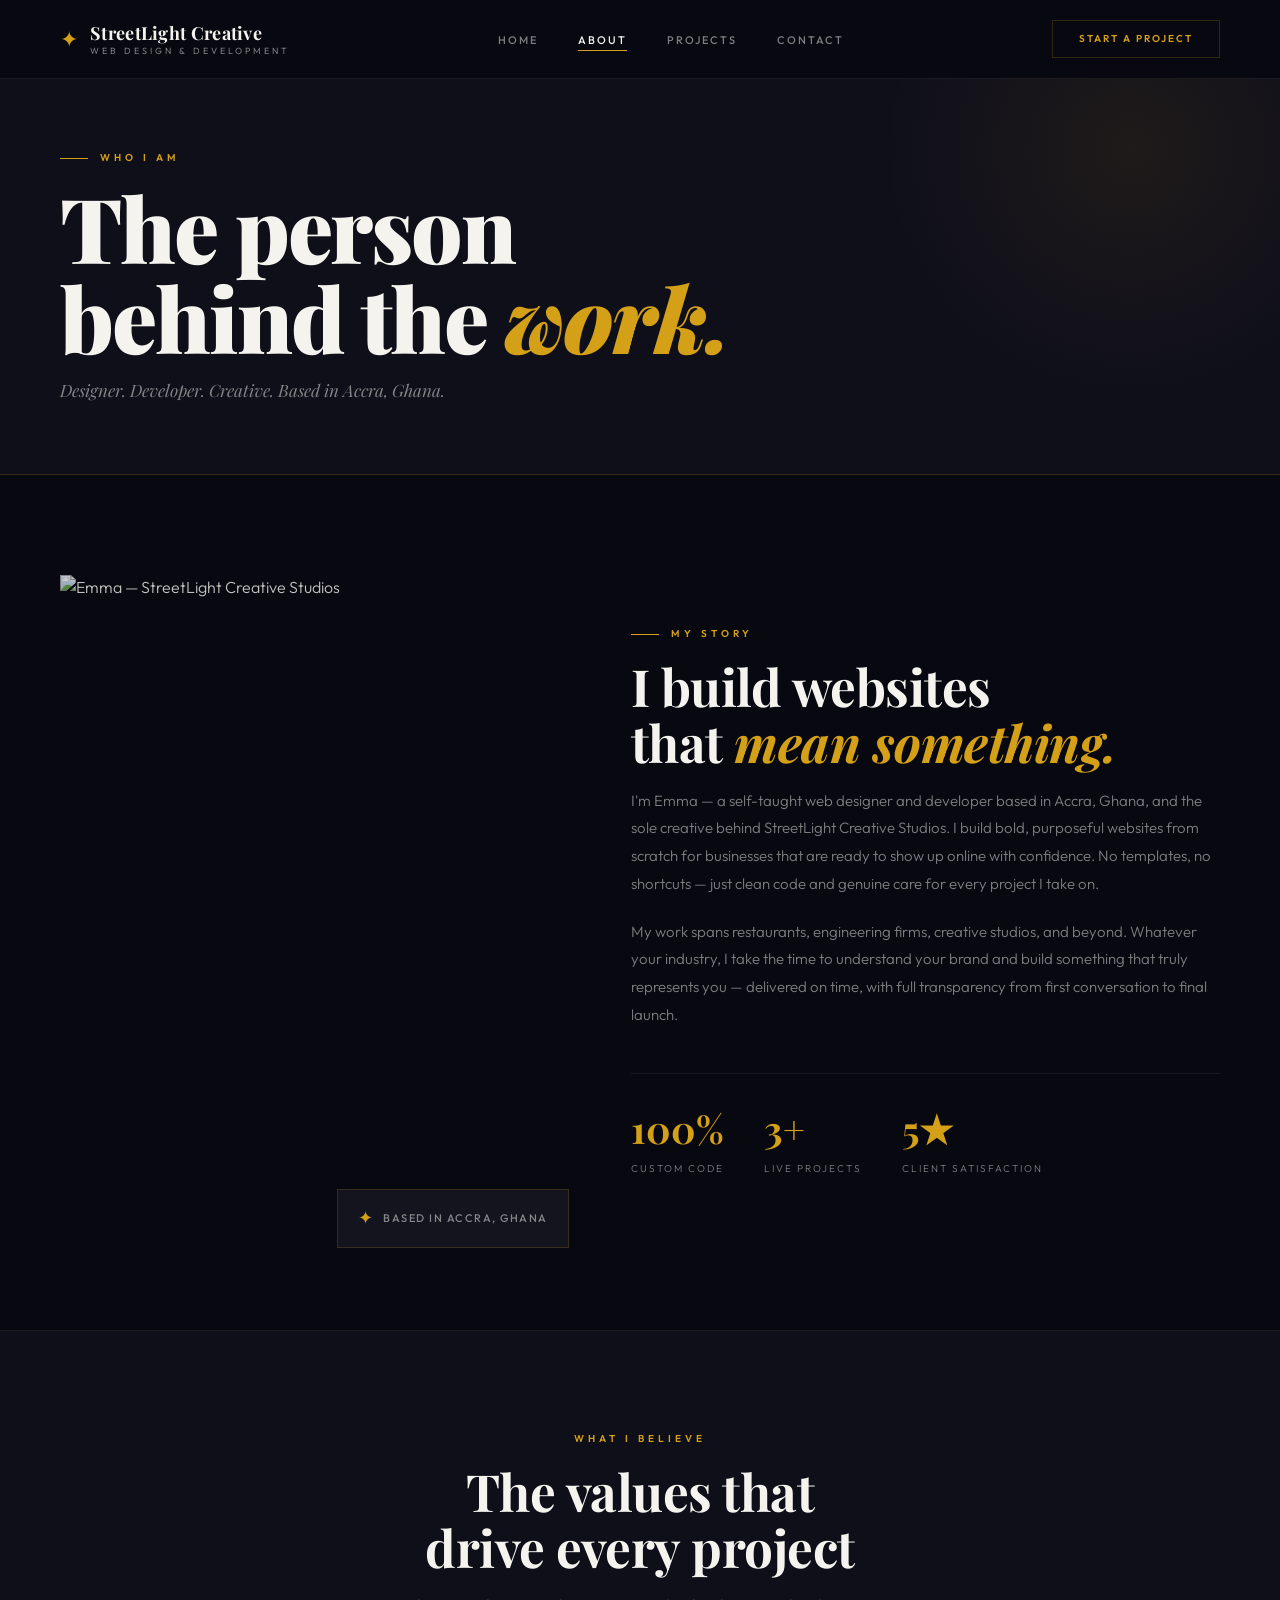
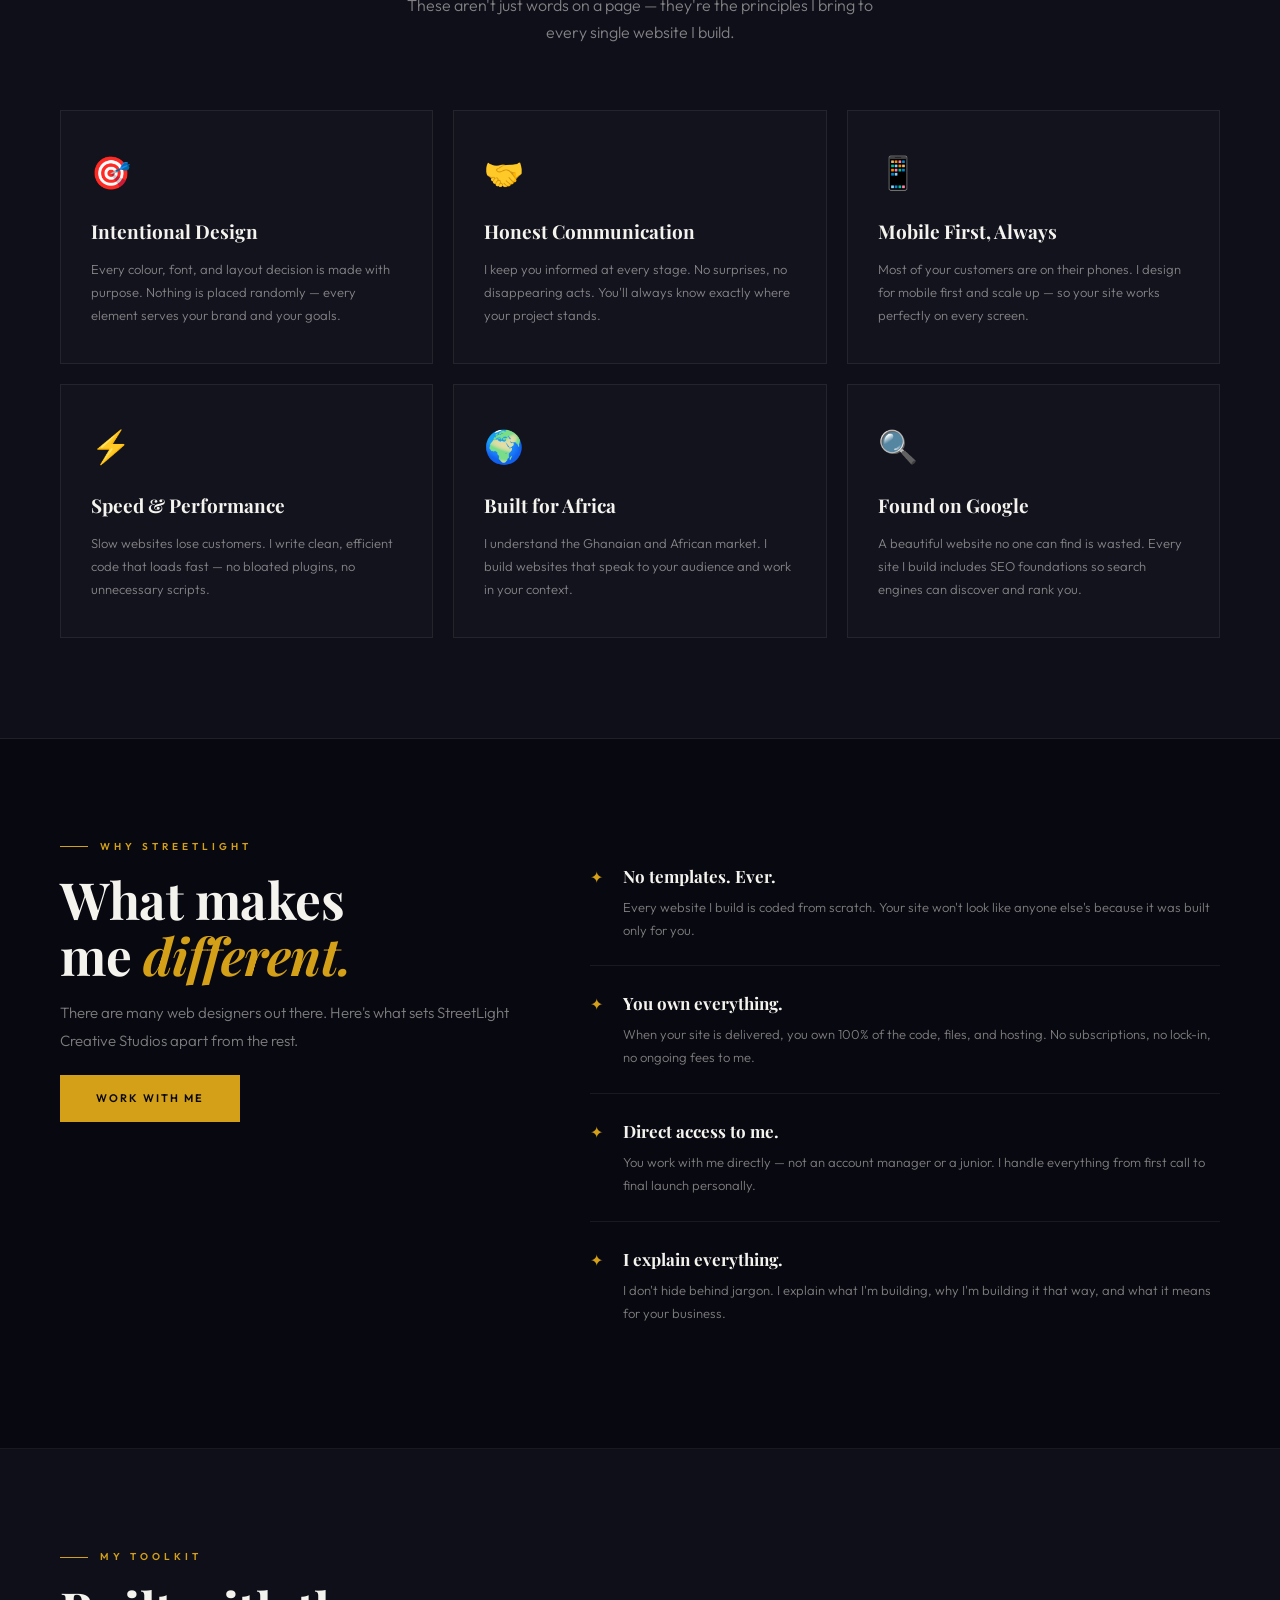
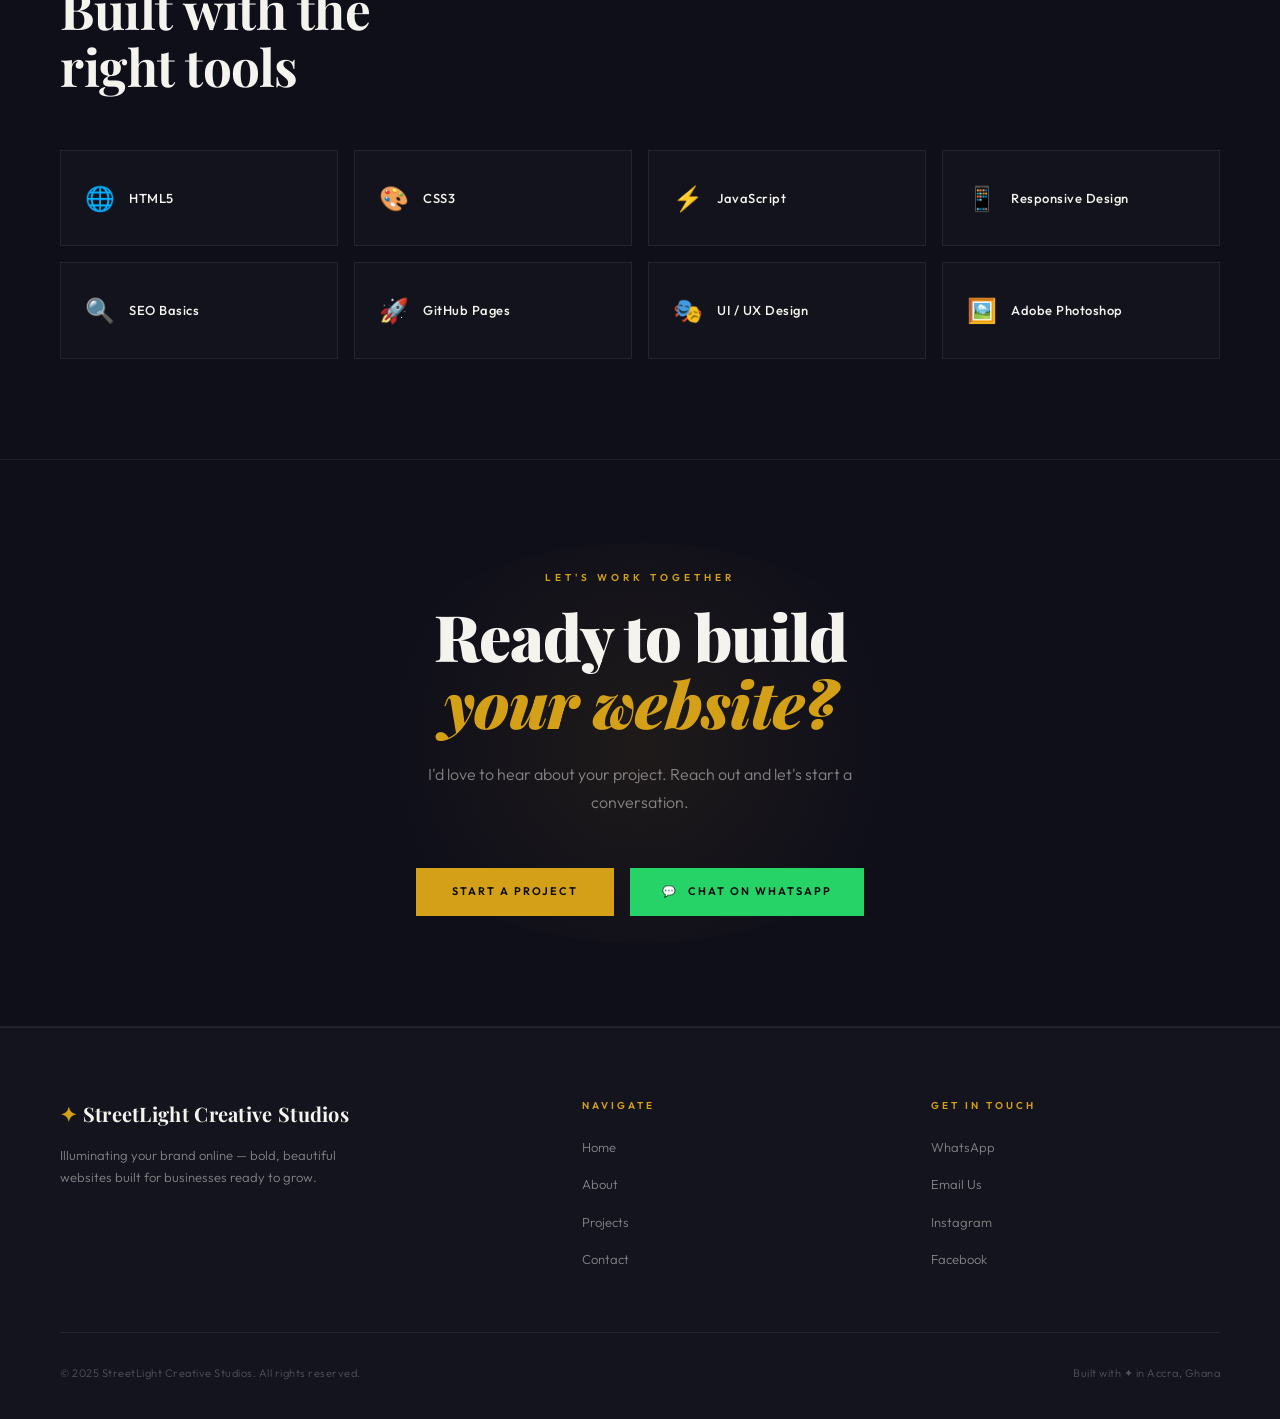
==== about.html @ a6048e45 "Add files via upload" ====
<!DOCTYPE html>
<html lang="en">
<head>
  <meta charset="UTF-8">
  <meta name="viewport" content="width=device-width, initial-scale=1.0">
  <title>About — StreetLight Creative Studios</title>
  <meta name="description" content="Meet Emma — the solo web designer and developer behind StreetLight Creative Studios, based in Accra, Ghana.">
  <link rel="preconnect" href="https://fonts.googleapis.com">
  <link rel="preconnect" href="https://fonts.gstatic.com" crossorigin>
  <link href="https://fonts.googleapis.com/css2?family=Playfair+Display:ital,wght@0,700;0,900;1,700&family=Outfit:wght@300;400;500;600&display=swap" rel="stylesheet">
  <link rel="stylesheet" href="css/style.css">
</head>
<body>

  <!-- ── NAVBAR ── -->
  <nav id="navbar">
    <div class="nav-logo" onclick="window.location.href='index.html'">
      <span class="logo-mark">✦</span>
      <div class="logo-text">
        <span class="logo-main">StreetLight Creative</span>
        <span class="logo-sub">Web Design & Development</span>
      </div>
    </div>

    <ul class="nav-links" id="nav-links">
      <li><a href="index.html">Home</a></li>
      <li><a href="about.html" class="active">About</a></li>
      <li><a href="projects.html">Projects</a></li>
      <li><a href="contact.html">Contact</a></li>
    </ul>

    <a class="nav-cta" href="contact.html">Start a Project</a>

    <div class="hamburger" id="hamburger" onclick="toggleMenu()">
      <span></span>
      <span></span>
      <span></span>
    </div>
  </nav>


  <!-- ── PAGE HERO ── -->
  <div class="page-hero">
    <p class="section-label">Who I Am</p>
    <h1 class="page-hero-title">The person<br>behind the <em>work.</em></h1>
    <p class="page-hero-sub">Designer. Developer. Creative. Based in Accra, Ghana.</p>
  </div>


  <!-- ── INTRO SECTION ── -->
  <section class="about-intro">

    <div class="about-intro-img">
      <img
        src="https://images.unsplash.com/photo-1507003211169-0a1dd7228f2d?w=800&q=80"
        alt="Emma — StreetLight Creative Studios"
      >
      <div class="about-intro-img-overlay"></div>
      <div class="about-intro-badge">
        <span class="badge-num">✦</span>
        <span class="badge-lbl">Based in Accra, Ghana</span>
      </div>
    </div>

    <div class="about-intro-text">
      <p class="section-label">My Story</p>
      <h2 class="section-title">
        I build websites<br>that <em>mean something.</em>
      </h2>

      <p class="about-para">
        I'm Emma — a self-taught web designer and developer based in Accra, Ghana,
        and the sole creative behind StreetLight Creative Studios. I build bold,
        purposeful websites from scratch for businesses that are ready to show up
        online with confidence. No templates, no shortcuts — just clean code and
        genuine care for every project I take on.
      </p>

      <p class="about-para">
        My work spans restaurants, engineering firms, creative studios, and beyond.
        Whatever your industry, I take the time to understand your brand and build
        something that truly represents you — delivered on time, with full
        transparency from first conversation to final launch.
      </p>

      <div class="about-stats">
        <div class="about-stat">
          <span class="about-stat-num">100%</span>
          <span class="about-stat-lbl">Custom Code</span>
        </div>
        <div class="about-stat">
          <span class="about-stat-num">3+</span>
          <span class="about-stat-lbl">Live Projects</span>
        </div>
        <div class="about-stat">
          <span class="about-stat-num">5★</span>
          <span class="about-stat-lbl">Client Satisfaction</span>
        </div>
      </div>
    </div>

  </section>


  <!-- ── VALUES ── -->
  <section class="values-section">

    <div class="values-header">
      <p class="section-label">What I Believe</p>
      <h2 class="section-title">The values that<br>drive every project</h2>
      <p class="section-sub">
        These aren't just words on a page — they're the principles
        I bring to every single website I build.
      </p>
    </div>

    <div class="values-grid">

      <div class="value-card">
        <span class="value-icon">🎯</span>
        <h3>Intentional Design</h3>
        <p>Every colour, font, and layout decision is made with purpose. Nothing is placed randomly — every element serves your brand and your goals.</p>
      </div>

      <div class="value-card">
        <span class="value-icon">🤝</span>
        <h3>Honest Communication</h3>
        <p>I keep you informed at every stage. No surprises, no disappearing acts. You'll always know exactly where your project stands.</p>
      </div>

      <div class="value-card">
        <span class="value-icon">📱</span>
        <h3>Mobile First, Always</h3>
        <p>Most of your customers are on their phones. I design for mobile first and scale up — so your site works perfectly on every screen.</p>
      </div>

      <div class="value-card">
        <span class="value-icon">⚡</span>
        <h3>Speed & Performance</h3>
        <p>Slow websites lose customers. I write clean, efficient code that loads fast — no bloated plugins, no unnecessary scripts.</p>
      </div>

      <div class="value-card">
        <span class="value-icon">🌍</span>
        <h3>Built for Africa</h3>
        <p>I understand the Ghanaian and African market. I build websites that speak to your audience and work in your context.</p>
      </div>

      <div class="value-card">
        <span class="value-icon">🔍</span>
        <h3>Found on Google</h3>
        <p>A beautiful website no one can find is wasted. Every site I build includes SEO foundations so search engines can discover and rank you.</p>
      </div>

    </div>

  </section>


  <!-- ── WHAT MAKES ME DIFFERENT ── -->
  <section class="different-section">

    <div class="different-left">
      <p class="section-label">Why StreetLight</p>
      <h2 class="section-title">What makes<br>me <em>different.</em></h2>
      <p class="about-para">
        There are many web designers out there. Here's what sets
        StreetLight Creative Studios apart from the rest.
      </p>
      <a href="contact.html" class="btn-primary">Work With Me</a>
    </div>

    <div class="different-right">

      <div class="diff-item">
        <div class="diff-check">✦</div>
        <div>
          <h4>No templates. Ever.</h4>
          <p>Every website I build is coded from scratch. Your site won't look like anyone else's because it was built only for you.</p>
        </div>
      </div>

      <div class="diff-item">
        <div class="diff-check">✦</div>
        <div>
          <h4>You own everything.</h4>
          <p>When your site is delivered, you own 100% of the code, files, and hosting. No subscriptions, no lock-in, no ongoing fees to me.</p>
        </div>
      </div>

      <div class="diff-item">
        <div class="diff-check">✦</div>
        <div>
          <h4>Direct access to me.</h4>
          <p>You work with me directly — not an account manager or a junior. I handle everything from first call to final launch personally.</p>
        </div>
      </div>

      <div class="diff-item">
        <div class="diff-check">✦</div>
        <div>
          <h4>I explain everything.</h4>
          <p>I don't hide behind jargon. I explain what I'm building, why I'm building it that way, and what it means for your business.</p>
        </div>
      </div>

    </div>

  </section>


  <!-- ── SKILLS ── -->
  <section class="skills-section">

    <div class="skills-header">
      <p class="section-label">My Toolkit</p>
      <h2 class="section-title">Built with the<br>right tools</h2>
    </div>

    <div class="skills-grid">

      <div class="skill-item">
        <span class="skill-icon">🌐</span>
        <span class="skill-name">HTML5</span>
      </div>

      <div class="skill-item">
        <span class="skill-icon">🎨</span>
        <span class="skill-name">CSS3</span>
      </div>

      <div class="skill-item">
        <span class="skill-icon">⚡</span>
        <span class="skill-name">JavaScript</span>
      </div>

      <div class="skill-item">
        <span class="skill-icon">📱</span>
        <span class="skill-name">Responsive Design</span>
      </div>

      <div class="skill-item">
        <span class="skill-icon">🔍</span>
        <span class="skill-name">SEO Basics</span>
      </div>

      <div class="skill-item">
        <span class="skill-icon">🚀</span>
        <span class="skill-name">GitHub Pages</span>
      </div>

      <div class="skill-item">
        <span class="skill-icon">🎭</span>
        <span class="skill-name">UI / UX Design</span>
      </div>

      <div class="skill-item">
        <span class="skill-icon">🖼️</span>
        <span class="skill-name">Adobe Photoshop</span>
      </div>

    </div>

  </section>


  <!-- ── CTA ── -->
  <section class="cta-section">
    <div class="cta-inner">
      <p class="section-label section-label--center">Let's Work Together</p>
      <h2 class="cta-title">
        Ready to build<br>
        <em>your website?</em>
      </h2>
      <p class="cta-sub">
        I'd love to hear about your project.
        Reach out and let's start a conversation.
      </p>
      <div class="cta-buttons">
        <a class="btn-primary" href="contact.html">Start a Project</a>
        <a class="whatsapp-btn" href="https://wa.me/233207918365" target="_blank" rel="noopener noreferrer">
          <span>💬</span> Chat on WhatsApp
        </a>
      </div>
    </div>
  </section>


  <!-- ── FOOTER ── -->
  <footer>
    <div class="footer-top">
      <div class="footer-brand">
        <div class="footer-brand-name">
          <span class="footer-mark">✦</span> StreetLight Creative Studios
        </div>
        <p class="footer-desc">
          Illuminating your brand online — bold, beautiful websites
          built for businesses ready to grow.
        </p>
      </div>

      <div class="footer-col">
        <h4>Navigate</h4>
        <ul>
          <li><a href="index.html">Home</a></li>
          <li><a href="about.html">About</a></li>
          <li><a href="projects.html">Projects</a></li>
          <li><a href="contact.html">Contact</a></li>
        </ul>
      </div>

      <div class="footer-col">
        <h4>Get in Touch</h4>
        <ul>
          <li><a href="https://wa.me/233207918365" target="_blank" rel="noopener noreferrer">WhatsApp</a></li>
          <li><a href="mailto:hello@streetlightcreativestudios.com">Email Us</a></li>
          <li><a href="#">Instagram</a></li>
          <li><a href="#">Facebook</a></li>
        </ul>
      </div>
    </div>

    <div class="footer-bottom">
      <span>© 2025 StreetLight Creative Studios. All rights reserved.</span>
      <span>Built with ✦ in Accra, Ghana</span>
    </div>
  </footer>

  <script src="js/main.js"></script>

</body>
</html>
---- css/style.css ----
/* ── VARIABLES & RESET ── */
:root {
  --black:        #080810;
  --dark:         #0f0f1a;
  --dark-2:       #14141f;
  --card:         #13131e;
  --gold:         #d4a017;
  --gold-light:   #e8bc3a;
  --gold-pale:    rgba(212,160,23,0.12);
  --gold-border:  rgba(212,160,23,0.2);
  --white:        #f5f3ee;
  --cream:        #ede9df;
  --text:         #f5f3ee;
  --text-muted:   rgba(245,243,238,0.5);
  --text-dim:     rgba(245,243,238,0.28);
  --border:       rgba(245,243,238,0.07);
  --border-gold:  rgba(212,160,23,0.18);
  --shadow:       rgba(0,0,0,0.4);
  --shadow-gold:  rgba(212,160,23,0.15);
}

* {
  margin: 0;
  padding: 0;
  box-sizing: border-box;
}

html { scroll-behavior: smooth; }

body {
  background: var(--black);
  color: var(--text);
  font-family: 'Outfit', sans-serif;
  font-weight: 300;
  overflow-x: hidden;
  line-height: 1.6;
}

/* ── NAVBAR ── */
nav {
  position: fixed;
  top: 0;
  left: 0;
  right: 0;
  z-index: 1000;
  padding: 20px 60px;
  display: flex;
  align-items: center;
  justify-content: space-between;
  background: rgba(8,8,16,0.92);
  webkit-backdrop-filter: blur(16px);
  border-bottom: 1px solid var(--border);
  transition: border-color 0.4s;
}

nav.scrolled {
  border-bottom-color: var(--border-gold);
}

.nav-logo {
  display: flex;
  align-items: center;
  gap: 12px;
  cursor: pointer;
  text-decoration: none;
}

.logo-mark {
  font-size: 22px;
  color: var(--gold);
  line-height: 1;
  transition: transform 0.3s;
}

.nav-logo:hover .logo-mark {
  transform: rotate(30deg);
}

.logo-text {
  display: flex;
  flex-direction: column;
  line-height: 1;
}

.logo-main {
  font-family: 'Playfair Display', serif;
  font-weight: 700;
  font-size: 18px;
  color: var(--white);
  letter-spacing: 0.3px;
}

.logo-sub {
  font-size: 9px;
  letter-spacing: 3px;
  text-transform: uppercase;
  color: var(--text-muted);
  margin-top: 4px;
  font-weight: 400;
}

.nav-links {
  display: flex;
  gap: 40px;
  list-style: none;
}

.nav-links a {
  font-size: 11px;
  letter-spacing: 2px;
  text-transform: uppercase;
  color: var(--text-muted);
  text-decoration: none;
  font-weight: 500;
  transition: color 0.3s;
  position: relative;
  padding-bottom: 4px;
}

.nav-links a::after {
  content: '';
  position: absolute;
  bottom: 0;
  left: 0;
  width: 0;
  height: 1px;
  background: var(--gold);
  transition: width 0.3s;
}

.nav-links a:hover,
.nav-links a.active {
  color: var(--white);
}

.nav-links a:hover::after,
.nav-links a.active::after {
  width: 100%;
}

.nav-cta {
  background: transparent;
  color: var(--gold);
  padding: 10px 26px;
  font-size: 10px;
  letter-spacing: 2px;
  text-transform: uppercase;
  font-weight: 600;
  border: 1px solid var(--gold-border);
  cursor: pointer;
  font-family: 'Outfit', sans-serif;
  transition: background 0.3s, color 0.3s, border-color 0.3s;
  text-decoration: none;
  display: inline-block;
}

.nav-cta:hover {
  background: var(--gold);
  color: var(--black);
  border-color: var(--gold);
}

/* Hamburger */
.hamburger {
  display: none;
  flex-direction: column;
  gap: 5px;
  cursor: pointer;
  padding: 4px;
}

.hamburger span {
  display: block;
  width: 24px;
  height: 2px;
  background: var(--white);
  transition: all 0.3s;
}

.hamburger.active span:nth-child(1) {
  transform: translateY(7px) rotate(45deg);
}
.hamburger.active span:nth-child(2) {
  opacity: 0;
}
.hamburger.active span:nth-child(3) {
  transform: translateY(-7px) rotate(-45deg);
}

.nav-links.open {
  display: flex;
  flex-direction: column;
  position: fixed;
  top: 69px;
  left: 0;
  right: 0;
  background: var(--dark);
  padding: 32px;
  gap: 24px;
  border-bottom: 1px solid var(--border-gold);
  z-index: 999;
}

/* ── HERO ── */
.hero {
  min-height: 100vh;
  display: grid;
  grid-template-columns: 1fr 1fr;
  align-items: center;
  gap: 60px;
  padding: 140px 60px 100px;
  position: relative;
  overflow: hidden;
}

.hero-glow {
  position: absolute;
  width: 700px;
  height: 700px;
  border-radius: 50%;
  background: radial-gradient(circle, rgba(212,160,23,0.12) 0%, transparent 70%);
  top: -200px;
  right: -200px;
  pointer-events: none;
}

.hero-badge {
  display: inline-flex;
  align-items: center;
  gap: 10px;
  background: var(--gold-pale);
  border: 1px solid var(--gold-border);
  color: var(--gold-light);
  padding: 8px 18px;
  font-size: 10px;
  letter-spacing: 2px;
  text-transform: uppercase;
  font-weight: 500;
  margin-bottom: 32px;
  width: fit-content;
}

.badge-dot {
  width: 6px;
  height: 6px;
  border-radius: 50%;
  background: var(--gold);
  animation: pulse 2s infinite;
}

@keyframes pulse {
  0%, 100% { opacity: 1; transform: scale(1); }
  50%       { opacity: 0.5; transform: scale(0.8); }
}

.hero-title {
  font-family: 'Playfair Display', serif;
  font-weight: 900;
  font-size: clamp(52px, 6vw, 88px);
  line-height: 1.0;
  letter-spacing: -1px;
  margin-bottom: 28px;
  color: var(--white);
}

.hero-title em {
  font-style: italic;
  color: var(--gold);
}

.hero-tagline {
  font-size: 16px;
  line-height: 1.75;
  color: var(--text-muted);
  max-width: 420px;
  margin-bottom: 48px;
  font-weight: 300;
}

.hero-ctas {
  display: flex;
  gap: 16px;
  align-items: center;
}

/* Buttons */
.btn-primary {
  background: var(--gold);
  color: var(--black);
  padding: 15px 36px;
  font-size: 11px;
  letter-spacing: 2px;
  text-transform: uppercase;
  font-weight: 600;
  border: none;
  cursor: pointer;
  font-family: 'Outfit', sans-serif;
  transition: background 0.3s, transform 0.2s, box-shadow 0.3s;
  text-decoration: none;
  display: inline-block;
}

.btn-primary:hover {
  background: var(--gold-light);
  transform: translateY(-2px);
  box-shadow: 0 8px 28px var(--shadow-gold);
}

.btn-outline {
  background: transparent;
  color: var(--white);
  padding: 15px 32px;
  font-size: 11px;
  letter-spacing: 2px;
  text-transform: uppercase;
  font-weight: 500;
  border: 1px solid var(--border);
  cursor: pointer;
  font-family: 'Outfit', sans-serif;
  transition: border-color 0.3s, color 0.3s;
  text-decoration: none;
  display: inline-block;
}

.btn-outline:hover {
  border-color: var(--gold-border);
  color: var(--gold-light);
}

.btn-text-link {
  font-size: 12px;
  letter-spacing: 2px;
  text-transform: uppercase;
  color: var(--gold);
  text-decoration: none;
  font-weight: 600;
  display: inline-flex;
  align-items: center;
  gap: 8px;
  transition: gap 0.3s, color 0.3s;
  margin-top: 8px;
}

.btn-text-link:hover {
  gap: 14px;
  color: var(--gold-light);
}

/* Hero visual */
.hero-visual {
  position: relative;
}

.hero-img-wrap {
  position: relative;
  border-radius: 2px;
  overflow: hidden;
  aspect-ratio: 4/5;
}

.hero-img-wrap img {
  width: 100%;
  height: 100%;
  object-fit: cover;
  filter: brightness(0.75) saturate(0.9);
}

.hero-img-overlay {
  position: absolute;
  inset: 0;
  background: linear-gradient(
    135deg,
    rgba(212,160,23,0.15) 0%,
    transparent 60%
  );
}

/* Floating info cards */
.hero-float-card {
  position: absolute;
  top: -20px;
  left: -30px;
  background: var(--dark-2);
  border: 1px solid var(--border-gold);
  padding: 14px 18px;
  display: flex;
  align-items: center;
  gap: 12px;
  box-shadow: 0 12px 40px var(--shadow);
  min-width: 200px;
}

.hero-float-card--br {
  top: auto;
  left: auto;
  bottom: -20px;
  right: -30px;
}

.float-icon {
  font-size: 22px;
  flex-shrink: 0;
}

.float-title {
  font-size: 13px;
  font-weight: 600;
  color: var(--white);
  margin-bottom: 2px;
}

.float-sub {
  font-size: 10px;
  color: var(--text-muted);
  letter-spacing: 0.5px;
}

/* ── TRUST BAR ── */
.trust-bar {
  background: var(--dark);
  border-top: 1px solid var(--border-gold);
  border-bottom: 1px solid var(--border-gold);
  padding: 22px 60px;
  display: flex;
  align-items: center;
  justify-content: space-between;
  gap: 20px;
}

.trust-item {
  display: flex;
  align-items: center;
  gap: 10px;
  color: var(--text-muted);
}

.trust-icon {
  font-size: 16px;
}

.trust-text {
  font-size: 11px;
  letter-spacing: 2px;
  text-transform: uppercase;
  font-weight: 400;
}

.trust-divider {
  width: 1px;
  height: 24px;
  background: var(--border);
}

/* ── SECTION COMMONS ── */
.section-label {
  font-size: 10px;
  letter-spacing: 4px;
  text-transform: uppercase;
  color: var(--gold);
  font-weight: 600;
  margin-bottom: 16px;
  display: flex;
  align-items: center;
  gap: 12px;
}

.section-label::before {
  content: '';
  display: block;
  width: 28px;
  height: 1px;
  background: var(--gold);
  flex-shrink: 0;
}

.section-label--center {
  justify-content: center;
}

.section-label--center::before {
  display: none;
}

.section-title {
  font-family: 'Playfair Display', serif;
  font-weight: 700;
  font-size: clamp(34px, 4vw, 52px);
  line-height: 1.1;
  letter-spacing: -0.5px;
  margin-bottom: 16px;
  color: var(--white);
}

.section-title em {
  font-style: italic;
  color: var(--gold);
}

.section-sub {
  font-size: 16px;
  line-height: 1.7;
  color: var(--text-muted);
  max-width: 500px;
  font-weight: 300;
}

/* ── ABOUT TEASER ── */
.about-teaser {
  padding: 100px 60px;
  border-bottom: 1px solid var(--border);
}

.about-teaser-inner {
  display: grid;
  grid-template-columns: 1fr 1fr;
  gap: 80px;
  align-items: start;
}

.about-teaser-text {
  font-size: 16px;
  line-height: 1.8;
  color: var(--text-muted);
  margin-bottom: 20px;
  font-weight: 300;
}

/* ── SERVICES ── */
.services-section {
  padding: 100px 60px;
  background: var(--dark);
  border-bottom: 1px solid var(--border);
}

.services-header {
  text-align: center;
  margin-bottom: 64px;
}

.services-header .section-label {
  justify-content: center;
}

.services-header .section-label::before {
  display: none;
}

.services-header .section-sub {
  margin: 0 auto;
}

.services-grid {
  display: grid;
  grid-template-columns: repeat(3, 1fr);
  gap: 1px;
  background: var(--border);
  border: 1px solid var(--border);
}

.service-card {
  background: var(--card);
  padding: 44px 36px;
  position: relative;
  overflow: hidden;
  transition: background 0.3s;
}

.service-card::after {
  content: '';
  position: absolute;
  bottom: 0;
  left: 0;
  right: 0;
  height: 2px;
  background: var(--gold);
  transform: scaleX(0);
  transform-origin: left;
  transition: transform 0.4s ease;
}

.service-card:hover {
  background: var(--dark-2);
}

.service-card:hover::after {
  transform: scaleX(1);
}

.service-num {
  font-size: 10px;
  letter-spacing: 3px;
  color: var(--gold);
  font-weight: 600;
  margin-bottom: 20px;
  font-family: 'Outfit', sans-serif;
}

.service-icon {
  font-size: 30px;
  display: block;
  margin-bottom: 18px;
}

.service-card h3 {
  font-family: 'Playfair Display', serif;
  font-size: 20px;
  font-weight: 700;
  margin-bottom: 12px;
  color: var(--white);
}

.service-card p {
  font-size: 13px;
  line-height: 1.75;
  color: var(--text-muted);
  font-weight: 300;
}

/* ── FEATURED PROJECTS ── */
.featured-section {
  padding: 100px 60px;
  border-bottom: 1px solid var(--border);
}

.featured-header {
  display: flex;
  justify-content: space-between;
  align-items: flex-end;
  margin-bottom: 56px;
}

.featured-grid {
  display: grid;
  grid-template-columns: 1.4fr 1fr 1fr;
  gap: 20px;
  align-items: start;
}

/* Project card - live */
.project-card {
  background: var(--card);
  border: 1px solid var(--border);
  overflow: hidden;
  transition: transform 0.3s, box-shadow 0.3s, border-color 0.3s;
}

.project-card:hover {
  transform: translateY(-5px);
  box-shadow: 0 20px 56px var(--shadow);
  border-color: var(--border-gold);
}

.project-img-wrap {
  position: relative;
  overflow: hidden;
  aspect-ratio: 4/3;
}

.project-img-wrap img {
  width: 100%;
  height: 100%;
  object-fit: cover;
  transition: transform 0.5s ease, filter 0.4s;
  filter: brightness(0.8);
}

.project-card:hover .project-img-wrap img {
  transform: scale(1.05);
  filter: brightness(0.6);
}

/* Hover overlay with visit button */
.project-overlay {
  position: absolute;
  inset: 0;
  display: flex;
  align-items: center;
  justify-content: center;
  opacity: 0;
  transition: opacity 0.3s;
}

.project-card:hover .project-overlay {
  opacity: 1;
}

.project-visit-btn {
  background: var(--gold);
  color: var(--black);
  padding: 12px 28px;
  font-size: 11px;
  letter-spacing: 2px;
  text-transform: uppercase;
  font-weight: 600;
  text-decoration: none;
  font-family: 'Outfit', sans-serif;
  transition: background 0.3s;
}

.project-visit-btn:hover {
  background: var(--gold-light);
}

/* Live tag */
.project-live-tag {
  position: absolute;
  top: 14px;
  left: 14px;
  background: rgba(8,8,16,0.85);
  border: 1px solid var(--border-gold);
  color: var(--gold-light);
  font-size: 9px;
  letter-spacing: 2px;
  text-transform: uppercase;
  font-weight: 600;
  padding: 5px 10px;
  display: flex;
  align-items: center;
  gap: 6px;
  webkit-backdrop-filter: blur(8px);
}

.live-dot {
  width: 5px;
  height: 5px;
  border-radius: 50%;
  background: #4ade80;
  animation: pulse 1.5s infinite;
}

.project-body {
  padding: 24px 26px 28px;
}

.project-tags {
  display: flex;
  gap: 8px;
  flex-wrap: wrap;
  margin-bottom: 14px;
}

.project-tag {
  font-size: 9px;
  letter-spacing: 1.5px;
  text-transform: uppercase;
  color: var(--gold);
  border: 1px solid var(--gold-border);
  padding: 3px 9px;
  font-weight: 500;
}

.project-body h3 {
  font-family: 'Playfair Display', serif;
  font-size: 22px;
  font-weight: 700;
  margin-bottom: 10px;
  color: var(--white);
}

.project-body p {
  font-size: 13px;
  line-height: 1.7;
  color: var(--text-muted);
  font-weight: 300;
}

/* Coming soon card */
.project-card--soon {
  border: 1px dashed var(--border);
  background: transparent;
  display: flex;
  align-items: center;
  justify-content: center;
  min-height: 320px;
  transition: border-color 0.3s;
}

.project-card--soon:hover {
  border-color: var(--gold-border);
  transform: none;
  box-shadow: none;
}

.soon-inner {
  text-align: center;
  padding: 40px 30px;
}

.soon-glyph {
  font-size: 28px;
  color: var(--text-dim);
  display: block;
  margin-bottom: 16px;
}

.soon-label {
  font-family: 'Playfair Display', serif;
  font-size: 16px;
  color: var(--text-muted);
  margin-bottom: 8px;
}

.soon-desc {
  font-size: 12px;
  color: var(--text-dim);
  line-height: 1.6;
}

/* ── PROCESS ── */
.process-section {
  padding: 100px 60px;
  background: var(--dark);
  border-bottom: 1px solid var(--border);
}

.process-header {
  text-align: center;
  margin-bottom: 70px;
}

.process-header .section-label {
  justify-content: center;
}

.process-header .section-label::before {
  display: none;
}

.process-header .section-sub {
  margin: 0 auto;
}

.process-steps {
  display: grid;
  grid-template-columns: repeat(4, 1fr);
  gap: 0;
  position: relative;
}

/* Connecting line between steps */
.process-steps::before {
  content: '';
  position: absolute;
  top: 28px;
  left: calc(12.5% + 20px);
  right: calc(12.5% + 20px);
  height: 1px;
  background: linear-gradient(to right, var(--gold), transparent);
  opacity: 0.25;
}

.process-step {
  text-align: center;
  padding: 0 24px;
  position: relative;
}

.step-num {
  width: 56px;
  height: 56px;
  border-radius: 50%;
  border: 1px solid var(--gold-border);
  background: var(--gold-pale);
  color: var(--gold);
  font-family: 'Outfit', sans-serif;
  font-size: 14px;
  font-weight: 600;
  letter-spacing: 1px;
  display: flex;
  align-items: center;
  justify-content: center;
  margin: 0 auto 28px;
  transition: background 0.3s, border-color 0.3s;
}

.process-step:hover .step-num {
  background: var(--gold);
  color: var(--black);
  border-color: var(--gold);
}

.step-connector {
  display: none;
}

.process-step h4 {
  font-family: 'Playfair Display', serif;
  font-size: 18px;
  font-weight: 700;
  margin-bottom: 12px;
  color: var(--white);
}

.process-step p {
  font-size: 13px;
  line-height: 1.75;
  color: var(--text-muted);
  font-weight: 300;
}

/* ── TESTIMONIAL ── */
.testimonial-section {
  padding: 100px 60px;
  background: var(--black);
  border-bottom: 1px solid var(--border);
  position: relative;
  overflow: hidden;
}

.testimonial-section::before {
  content: '';
  position: absolute;
  width: 500px;
  height: 500px;
  border-radius: 50%;
  background: radial-gradient(circle, rgba(212,160,23,0.06) 0%, transparent 70%);
  top: 50%;
  left: 50%;
  transform: translate(-50%, -50%);
  pointer-events: none;
}

.testimonial-inner {
  max-width: 760px;
  margin: 0 auto;
  text-align: center;
  position: relative;
}

.testimonial-quote-mark {
  font-family: 'Playfair Display', serif;
  font-size: 120px;
  line-height: 0.6;
  color: var(--gold);
  opacity: 0.2;
  margin-bottom: 16px;
  display: block;
}

.testimonial-text {
  font-family: 'Playfair Display', serif;
  font-size: clamp(18px, 2.5vw, 26px);
  font-style: italic;
  font-weight: 400;
  color: var(--white);
  line-height: 1.65;
  margin-bottom: 36px;
}

.testimonial-attr {
  display: flex;
  flex-direction: column;
  gap: 4px;
}

.attr-name {
  font-size: 13px;
  font-weight: 600;
  color: var(--gold);
  letter-spacing: 1px;
}

.attr-role {
  font-size: 11px;
  color: var(--text-muted);
  letter-spacing: 2px;
  text-transform: uppercase;
}

/* ── CTA SECTION ── */
.cta-section {
  padding: 110px 60px;
  background: var(--dark);
  border-bottom: 1px solid var(--border);
  text-align: center;
  position: relative;
  overflow: hidden;
}

.cta-section::before {
  content: '';
  position: absolute;
  width: 600px;
  height: 400px;
  border-radius: 50%;
  background: radial-gradient(circle, rgba(212,160,23,0.08) 0%, transparent 70%);
  top: 50%;
  left: 50%;
  transform: translate(-50%, -50%);
  pointer-events: none;
}

.cta-inner {
  position: relative;
}

.cta-title {
  font-family: 'Playfair Display', serif;
  font-weight: 900;
  font-size: clamp(40px, 5vw, 72px);
  line-height: 1.05;
  letter-spacing: -1px;
  margin-bottom: 24px;
  color: var(--white);
}

.cta-title em {
  font-style: italic;
  color: var(--gold);
}

.cta-sub {
  font-size: 16px;
  color: var(--text-muted);
  max-width: 460px;
  margin: 0 auto 52px;
  line-height: 1.75;
  font-weight: 300;
}

.cta-buttons {
  display: flex;
  gap: 16px;
  justify-content: center;
  align-items: center;
  flex-wrap: wrap;
}

.whatsapp-btn {
  display: inline-flex;
  align-items: center;
  gap: 10px;
  background: #25D366;
  color: var(--black);
  padding: 15px 32px;
  font-size: 11px;
  letter-spacing: 2px;
  text-transform: uppercase;
  font-weight: 600;
  font-family: 'Outfit', sans-serif;
  text-decoration: none;
  transition: background 0.3s, transform 0.2s;
}

.whatsapp-btn:hover {
  background: #1ebe5c;
  transform: translateY(-2px);
}

/* ── FOOTER ── */
footer {
  background: var(--dark-2);
  border-top: 1px solid var(--border);
  padding: 70px 60px 36px;
}

.footer-top {
  display: grid;
  grid-template-columns: 1.6fr 1fr 1fr;
  gap: 60px;
  padding-bottom: 48px;
  border-bottom: 1px solid var(--border);
  margin-bottom: 32px;
}

.footer-mark {
  color: var(--gold);
}

.footer-brand-name {
  font-family: 'Playfair Display', serif;
  font-size: 20px;
  font-weight: 700;
  color: var(--white);
  margin-bottom: 14px;
  letter-spacing: 0.3px;
}

.footer-desc {
  font-size: 13px;
  line-height: 1.75;
  color: var(--text-muted);
  max-width: 280px;
  font-weight: 300;
}

.footer-col h4 {
  font-size: 10px;
  letter-spacing: 3px;
  text-transform: uppercase;
  color: var(--gold);
  margin-bottom: 20px;
  font-weight: 600;
}

.footer-col ul {
  list-style: none;
}

.footer-col ul li {
  margin-bottom: 12px;
}

.footer-col ul li a {
  font-size: 13px;
  color: var(--text-muted);
  text-decoration: none;
  font-weight: 300;
  transition: color 0.3s;
}

.footer-col ul li a:hover {
  color: var(--gold-light);
}

.footer-bottom {
  display: flex;
  justify-content: space-between;
  align-items: center;
  font-size: 11px;
  color: var(--text-dim);
  letter-spacing: 0.5px;
}

/* ── PAGE HERO (inner pages) ── */
.page-hero {
  padding: 150px 60px 70px;
  background: var(--dark);
  border-bottom: 1px solid var(--border-gold);
  position: relative;
  overflow: hidden;
}

.page-hero::before {
  content: '';
  position: absolute;
  width: 500px;
  height: 500px;
  border-radius: 50%;
  background: radial-gradient(circle, rgba(212,160,23,0.08) 0%, transparent 70%);
  top: -100px;
  right: -100px;
  pointer-events: none;
}

.page-hero-title {
  font-family: 'Playfair Display', serif;
  font-size: clamp(52px, 7vw, 96px);
  font-weight: 900;
  line-height: 1.0;
  letter-spacing: -2px;
  color: var(--white);
  margin: 14px 0 16px;
}

.page-hero-title em {
  font-style: italic;
  color: var(--gold);
}

.page-hero-sub {
  font-size: 17px;
  color: var(--text-muted);
  font-style: italic;
  font-family: 'Playfair Display', serif;
  font-weight: 400;
  margin-top: 8px;
}

/* ── MOBILE RESPONSIVE ── */
@media (max-width: 768px) {

  /* Navbar */
  nav {
    padding: 18px 24px;
  }

  .nav-links {
    display: none;
  }

  .nav-cta {
    display: none;
  }

  .hamburger {
    display: flex;
  }

  /* Hero */
  .hero {
    grid-template-columns: 1fr;
    padding: 120px 24px 70px;
    gap: 50px;
    min-height: unset;
  }

  .hero-visual {
    order: -1;
  }

  .hero-img-wrap {
    aspect-ratio: 16/9;
  }

  .hero-float-card {
    display: none;
  }

  .hero-title {
    font-size: 48px;
  }

  .hero-ctas {
    flex-direction: column;
    align-items: stretch;
  }

  .btn-primary,
  .btn-outline {
    text-align: center;
    width: 100%;
  }

  /* Trust bar */
  .trust-bar {
    padding: 20px 24px;
    flex-wrap: wrap;
    justify-content: center;
    gap: 14px;
  }

  .trust-divider {
    display: none;
  }

  /* About teaser */
  .about-teaser {
    padding: 70px 24px;
  }

  .about-teaser-inner {
    grid-template-columns: 1fr;
    gap: 36px;
  }

  /* Services */
  .services-section {
    padding: 70px 24px;
  }

  .services-grid {
    grid-template-columns: 1fr;
  }

  /* Featured */
  .featured-section {
    padding: 70px 24px;
  }

  .featured-header {
    flex-direction: column;
    align-items: flex-start;
    gap: 24px;
  }

  .featured-grid {
    grid-template-columns: 1fr;
  }

  .project-card--soon {
    min-height: 200px;
  }

  /* Process */
  .process-section {
    padding: 70px 24px;
  }

  .process-steps {
    grid-template-columns: 1fr 1fr;
    gap: 48px;
  }

  .process-steps::before {
    display: none;
  }

  /* Testimonial */
  .testimonial-section {
    padding: 70px 24px;
  }

  .testimonial-quote-mark {
    font-size: 80px;
  }

  /* CTA */
  .cta-section {
    padding: 80px 24px;
  }

  .cta-buttons {
    flex-direction: column;
    align-items: stretch;
  }

  .whatsapp-btn {
    justify-content: center;
  }

  /* Footer */
  footer {
    padding: 50px 24px 28px;
  }

  .footer-top {
    grid-template-columns: 1fr;
    gap: 36px;
  }

  .footer-bottom {
    flex-direction: column;
    gap: 8px;
    text-align: center;
  }

  /* Page hero */
  .page-hero {
    padding: 120px 24px 50px;
  }

  .page-hero-title {
    font-size: 52px;
    letter-spacing: -1px;
  }
}

/* ── PROJECTS PAGE ── */
.filter-tabs {
  display: flex;
  padding: 0 60px;
  border-bottom: 1px solid var(--border);
  background: var(--dark);
  overflow-x: auto;
}

.filter-tab {
  padding: 18px 28px;
  font-size: 11px;
  letter-spacing: 2px;
  text-transform: uppercase;
  font-weight: 500;
  color: var(--text-muted);
  cursor: pointer;
  border: none;
  border-bottom: 2px solid transparent;
  background: none;
  font-family: 'Outfit', sans-serif;
  white-space: nowrap;
  transition: color 0.3s, border-color 0.3s;
}

.filter-tab:hover,
.filter-tab.active {
  color: var(--gold);
  border-bottom-color: var(--gold);
}

.projects-section {
  padding: 70px 60px 100px;
}

.projects-grid {
  display: grid;
  grid-template-columns: repeat(3, 1fr);
  gap: 24px;
}

.proj-card {
  background: var(--card);
  border: 1px solid var(--border);
  overflow: hidden;
  display: flex;
  flex-direction: column;
  transition: transform 0.3s, box-shadow 0.3s, border-color 0.3s, opacity 0.3s;
  opacity: 0;
}

.proj-card.proj-visible {
  opacity: 1;
}

.proj-card:hover {
  transform: translateY(-5px);
  box-shadow: 0 20px 56px var(--shadow);
  border-color: var(--border-gold);
}

.proj-img-wrap {
  position: relative;
  overflow: hidden;
  aspect-ratio: 16/10;
}

.proj-img-wrap img {
  width: 100%;
  height: 100%;
  object-fit: cover;
  transition: transform 0.5s, filter 0.4s;
  filter: brightness(0.8);
}

.proj-card:hover .proj-img-wrap img {
  transform: scale(1.05);
  filter: brightness(0.55);
}

.proj-overlay {
  position: absolute;
  inset: 0;
  display: flex;
  align-items: center;
  justify-content: center;
  opacity: 0;
  transition: opacity 0.3s;
}

.proj-card:hover .proj-overlay {
  opacity: 1;
}

.proj-visit-btn {
  background: var(--gold);
  color: var(--black);
  padding: 12px 28px;
  font-size: 11px;
  letter-spacing: 2px;
  text-transform: uppercase;
  font-weight: 600;
  text-decoration: none;
  font-family: 'Outfit', sans-serif;
  transition: background 0.3s;
}

.proj-visit-btn:hover { background: var(--gold-light); }

.proj-status {
  position: absolute;
  top: 14px;
  left: 14px;
  font-size: 9px;
  letter-spacing: 2px;
  text-transform: uppercase;
  font-weight: 600;
  padding: 5px 10px;
  display: flex;
  align-items: center;
  gap: 6px;
  webkit-backdrop-filter: blur(8px);
}

.proj-status--live {
  background: rgba(8,8,16,0.85);
  border: 1px solid var(--border-gold);
  color: var(--gold-light);
}

.proj-body {
  padding: 24px 26px 30px;
  display: flex;
  flex-direction: column;
  flex: 1;
}

.proj-tags {
  display: flex;
  gap: 8px;
  flex-wrap: wrap;
  margin-bottom: 14px;
}

.proj-body h3 {
  font-family: 'Playfair Display', serif;
  font-size: 22px;
  font-weight: 700;
  margin-bottom: 12px;
  color: var(--white);
}

.proj-body p {
  font-size: 13px;
  line-height: 1.75;
  color: var(--text-muted);
  font-weight: 300;
  margin-bottom: 20px;
}

.proj-features {
  display: flex;
  flex-wrap: wrap;
  gap: 10px;
  margin-top: auto;
  padding-top: 20px;
  border-top: 1px solid var(--border);
}

.proj-feature {
  font-size: 10px;
  letter-spacing: 1.5px;
  text-transform: uppercase;
  color: var(--gold);
  font-weight: 500;
}

.proj-card--soon {
  border: 1px dashed var(--border);
  background: transparent;
  display: flex;
  align-items: center;
  justify-content: center;
  min-height: 280px;
}

.proj-card--soon:hover {
  border-color: var(--border-gold);
  transform: none;
  box-shadow: none;
}

.proj-process {
  padding: 100px 60px;
  background: var(--dark);
  border-top: 1px solid var(--border);
  border-bottom: 1px solid var(--border);
}

.proj-process-inner { max-width: 600px; }

@media (max-width: 768px) {
  .filter-tabs { padding: 0 24px; }
  .projects-section { padding: 50px 24px 70px; }
  .projects-grid { grid-template-columns: 1fr; }
  .proj-card--soon { min-height: 200px; }
  .proj-process { padding: 70px 24px; }
}

/* ── ABOUT PAGE ── */
.about-intro {
  display: grid;
  grid-template-columns: 1fr 1.2fr;
  gap: 80px;
  align-items: center;
  padding: 100px 60px;
  border-bottom: 1px solid var(--border);
}

.about-intro-img {
  position: relative;
}

.about-intro-img img {
  width: 100%;
  aspect-ratio: 3/4;
  object-fit: cover;
  object-position: top;
  display: block;
  filter: brightness(0.8) saturate(0.85);
}

.about-intro-img-overlay {
  position: absolute;
  inset: 0;
  background: linear-gradient(to bottom, transparent 50%, rgba(8,8,16,0.6) 100%);
}

.about-intro-badge {
  position: absolute;
  bottom: -18px;
  right: -18px;
  background: var(--dark-2);
  border: 1px solid var(--border-gold);
  padding: 14px 20px;
  display: flex;
  align-items: center;
  gap: 10px;
}

.badge-num { color: var(--gold); font-size: 18px; }

.badge-lbl {
  font-size: 11px;
  color: var(--text-muted);
  letter-spacing: 1.5px;
  text-transform: uppercase;
  font-weight: 500;
}

.about-para {
  font-size: 15px;
  line-height: 1.85;
  color: var(--text-muted);
  margin-bottom: 20px;
  font-weight: 300;
}

.about-para strong { color: var(--white); font-weight: 600; }

.about-stats {
  display: flex;
  gap: 40px;
  margin-top: 44px;
  padding-top: 36px;
  border-top: 1px solid var(--border);
}

.about-stat-num {
  display: block;
  font-family: 'Playfair Display', serif;
  font-size: 38px;
  font-weight: 700;
  color: var(--gold);
  line-height: 1;
  margin-bottom: 6px;
}

.about-stat-lbl {
  font-size: 10px;
  letter-spacing: 2px;
  text-transform: uppercase;
  color: var(--text-muted);
}

/* Values */
.values-section {
  padding: 100px 60px;
  background: var(--dark);
  border-bottom: 1px solid var(--border);
}

.values-header {
  text-align: center;
  margin-bottom: 64px;
}

.values-header .section-label { justify-content: center; }
.values-header .section-label::before { display: none; }
.values-header .section-sub { margin: 0 auto; }

.values-grid {
  display: grid;
  grid-template-columns: repeat(3, 1fr);
  gap: 20px;
}

.value-card {
  background: var(--card);
  border: 1px solid var(--border);
  padding: 36px 30px;
  transition: border-color 0.3s, transform 0.3s;
}

.value-card:hover {
  border-color: var(--border-gold);
  transform: translateY(-4px);
}

.value-icon { font-size: 32px; display: block; margin-bottom: 18px; }

.value-card h3 {
  font-family: 'Playfair Display', serif;
  font-size: 19px;
  font-weight: 700;
  margin-bottom: 12px;
  color: var(--white);
}

.value-card p {
  font-size: 13px;
  line-height: 1.75;
  color: var(--text-muted);
  font-weight: 300;
}

/* What makes me different */
.different-section {
  display: grid;
  grid-template-columns: 1fr 1.4fr;
  gap: 80px;
  align-items: start;
  padding: 100px 60px;
  border-bottom: 1px solid var(--border);
}

.diff-item {
  display: flex;
  gap: 20px;
  align-items: flex-start;
  padding: 24px 0;
  border-bottom: 1px solid var(--border);
}

.diff-item:last-child { border-bottom: none; }
.diff-check { color: var(--gold); font-size: 16px; flex-shrink: 0; margin-top: 2px; }

.diff-item h4 {
  font-family: 'Playfair Display', serif;
  font-size: 17px;
  font-weight: 700;
  color: var(--white);
  margin-bottom: 6px;
}

.diff-item p {
  font-size: 13px;
  line-height: 1.75;
  color: var(--text-muted);
  font-weight: 300;
}

/* Skills */
.skills-section {
  padding: 100px 60px;
  background: var(--dark);
  border-bottom: 1px solid var(--border);
}

.skills-header { margin-bottom: 56px; }

.skills-grid {
  display: grid;
  grid-template-columns: repeat(4, 1fr);
  gap: 16px;
}

.skill-item {
  background: var(--card);
  border: 1px solid var(--border);
  padding: 28px 24px;
  display: flex;
  align-items: center;
  gap: 14px;
  transition: border-color 0.3s, background 0.3s;
}

.skill-item:hover {
  border-color: var(--border-gold);
  background: var(--dark-2);
}

.skill-icon { font-size: 24px; flex-shrink: 0; }
.skill-name { font-size: 13px; font-weight: 500; color: var(--white); letter-spacing: 0.5px; }

/* About page mobile */
@media (max-width: 768px) {
  .about-intro { grid-template-columns: 1fr; padding: 70px 24px; gap: 60px; }
  .about-intro-badge { right: 0; bottom: -14px; }
  .about-stats { flex-wrap: wrap; gap: 28px; }
  .values-section { padding: 70px 24px; }
  .values-grid { grid-template-columns: 1fr; }
  .different-section { grid-template-columns: 1fr; padding: 70px 24px; gap: 48px; }
  .skills-section { padding: 70px 24px; }
  .skills-grid { grid-template-columns: 1fr 1fr; }
}

/* ── CONTACT PAGE ── */
.contact-grid {
  display: grid;
  grid-template-columns: 1.1fr 1fr;
  min-height: 80vh;
  border-bottom: 1px solid var(--border);
}

.contact-form-col {
  padding: 80px 70px;
  border-right: 1px solid var(--border);
}

.contact-col-title {
  font-family: 'Playfair Display', serif;
  font-size: 30px;
  font-weight: 700;
  margin-bottom: 10px;
  color: var(--white);
}

.contact-intro {
  font-size: 14px;
  line-height: 1.75;
  color: var(--text-muted);
  margin-bottom: 36px;
  font-weight: 300;
}

.form-group {
  margin-bottom: 20px;
}

.form-group label {
  display: block;
  font-size: 10px;
  letter-spacing: 2px;
  text-transform: uppercase;
  color: var(--text-muted);
  margin-bottom: 8px;
  font-weight: 500;
}

.form-group input,
.form-group select,
.form-group textarea {
  width: 100%;
  background: var(--dark);
  border: 1px solid var(--border);
  color: var(--white);
  padding: 14px 16px;
  font-family: 'Outfit', sans-serif;
  font-size: 14px;
  font-weight: 300;
  outline: none;
  transition: border-color 0.3s, background 0.3s;
  appearance: none;
}

.form-group input:focus,
.form-group select:focus,
.form-group textarea:focus {
  border-color: var(--gold-border);
  background: var(--dark-2);
}

.form-group input::placeholder,
.form-group textarea::placeholder {
  color: var(--text-dim);
}

.form-group select option {
  background: var(--dark);
  color: var(--white);
}

.form-group textarea {
  height: 130px;
  resize: none;
}

.form-row {
  display: grid;
  grid-template-columns: 1fr 1fr;
  gap: 16px;
}

.btn-full {
  width: 100%;
  padding: 16px;
}

.form-divider {
  display: flex;
  align-items: center;
  gap: 16px;
  margin: 24px 0;
  color: var(--text-dim);
  font-size: 10px;
  letter-spacing: 2px;
  text-transform: uppercase;
}

.form-divider::before,
.form-divider::after {
  content: '';
  flex: 1;
  height: 1px;
  background: var(--border);
}

/* Success state */
.form-success {
  display: none;
  text-align: center;
  padding: 60px 20px;
}

.form-success.show {
  display: block;
}

.success-icon {
  font-size: 40px;
  color: var(--gold);
  margin-bottom: 20px;
  display: block;
}

.form-success h3 {
  font-family: 'Playfair Display', serif;
  font-size: 28px;
  color: var(--white);
  margin-bottom: 14px;
}

.form-success p {
  color: var(--text-muted);
  font-size: 14px;
  line-height: 1.75;
  margin-bottom: 32px;
  font-weight: 300;
}

.success-actions {
  display: flex;
  gap: 14px;
  justify-content: center;
  flex-wrap: wrap;
}

.btn-success-cta {
  margin-top: 0;
}

/* Contact info column */
.contact-info-col {
  padding: 80px 60px;
  background: var(--dark);
}

.info-card {
  display: flex;
  gap: 18px;
  align-items: flex-start;
  padding: 20px;
  background: var(--card);
  border: 1px solid var(--border);
  margin-bottom: 12px;
  transition: border-color 0.3s;
}

.info-card:hover {
  border-color: var(--border-gold);
}

.info-card-icon {
  font-size: 20px;
  flex-shrink: 0;
  margin-top: 2px;
}

.info-card h4 {
  font-size: 10px;
  letter-spacing: 2px;
  text-transform: uppercase;
  color: var(--gold);
  font-weight: 600;
  margin-bottom: 6px;
}

.info-card p {
  font-size: 13px;
  line-height: 1.65;
  color: var(--text-muted);
  font-weight: 300;
}

.contact-social-link {
  color: var(--gold);
  text-decoration: none;
  font-weight: 500;
  transition: color 0.3s;
}

.contact-social-link:hover {
  color: var(--gold-light);
}

/* What to expect */
.contact-expect {
  background: var(--card);
  border: 1px solid var(--border-gold);
  padding: 28px 24px;
  margin-top: 24px;
}

.contact-expect h4 {
  font-family: 'Playfair Display', serif;
  font-size: 16px;
  font-weight: 700;
  color: var(--white);
  margin-bottom: 20px;
}

.expect-step {
  display: flex;
  gap: 16px;
  align-items: flex-start;
  margin-bottom: 16px;
}

.expect-step:last-child {
  margin-bottom: 0;
}

.expect-num {
  font-size: 10px;
  letter-spacing: 2px;
  color: var(--gold);
  font-weight: 600;
  flex-shrink: 0;
  margin-top: 2px;
}

.expect-step p {
  font-size: 13px;
  line-height: 1.6;
  color: var(--text-muted);
  font-weight: 300;
}

/* Contact mobile */
@media (max-width: 768px) {
  .contact-grid {
    grid-template-columns: 1fr;
  }

  .contact-form-col {
    padding: 70px 24px 50px;
    border-right: none;
    border-bottom: 1px solid var(--border);
  }

  .contact-info-col {
    padding: 50px 24px 70px;
  }

  .form-row {
    grid-template-columns: 1fr;
  }

  .success-actions {
    flex-direction: column;
  }

  .success-actions .btn-outline,
  .success-actions .btn-primary {
    width: 100%;
    text-align: center;
  }
}

/* ── FADE-UP SCROLL ANIMATION ── */
.fade-up {
  opacity: 0;
  transform: translateY(28px);
  transition: opacity 0.6s ease, transform 0.6s ease;
}

.fade-up.visible {
  opacity: 1;
  transform: translateY(0);
}

/* ── VARIABLES & RESET ── */
:root {
  --black:        #080810;
  --dark:         #0f0f1a;
  --dark-2:       #14141f;
  --card:         #13131e;
  --gold:         #d4a017;
  --gold-light:   #e8bc3a;
  --gold-pale:    rgba(212,160,23,0.12);
  --gold-border:  rgba(212,160,23,0.2);
  --white:        #f5f3ee;
  --cream:        #ede9df;
  --text:         #f5f3ee;
  --text-muted:   rgba(245,243,238,0.5);
  --text-dim:     rgba(245,243,238,0.28);
  --border:       rgba(245,243,238,0.07);
  --border-gold:  rgba(212,160,23,0.18);
  --shadow:       rgba(0,0,0,0.4);
  --shadow-gold:  rgba(212,160,23,0.15);
}

* {
  margin: 0;
  padding: 0;
  box-sizing: border-box;
}

html { scroll-behavior: smooth; }

body {
  background: var(--black);
  color: var(--text);
  font-family: 'Outfit', sans-serif;
  font-weight: 300;
  overflow-x: hidden;
  line-height: 1.6;
}

/* ── NAVBAR ── */
nav {
  position: fixed;
  top: 0;
  left: 0;
  right: 0;
  z-index: 1000;
  padding: 20px 60px;
  display: flex;
  align-items: center;
  justify-content: space-between;
  background: rgba(8,8,16,0.92);
  webkit-backdrop-filter: blur(16px);
  border-bottom: 1px solid var(--border);
  transition: border-color 0.4s;
}

nav.scrolled {
  border-bottom-color: var(--border-gold);
}

.nav-logo {
  display: flex;
  align-items: center;
  gap: 12px;
  cursor: pointer;
  text-decoration: none;
}

.logo-mark {
  font-size: 22px;
  color: var(--gold);
  line-height: 1;
  transition: transform 0.3s;
}

.nav-logo:hover .logo-mark {
  transform: rotate(30deg);
}

.logo-text {
  display: flex;
  flex-direction: column;
  line-height: 1;
}

.logo-main {
  font-family: 'Playfair Display', serif;
  font-weight: 700;
  font-size: 18px;
  color: var(--white);
  letter-spacing: 0.3px;
}

.logo-sub {
  font-size: 9px;
  letter-spacing: 3px;
  text-transform: uppercase;
  color: var(--text-muted);
  margin-top: 4px;
  font-weight: 400;
}

.nav-links {
  display: flex;
  gap: 40px;
  list-style: none;
}

.nav-links a {
  font-size: 11px;
  letter-spacing: 2px;
  text-transform: uppercase;
  color: var(--text-muted);
  text-decoration: none;
  font-weight: 500;
  transition: color 0.3s;
  position: relative;
  padding-bottom: 4px;
}

.nav-links a::after {
  content: '';
  position: absolute;
  bottom: 0;
  left: 0;
  width: 0;
  height: 1px;
  background: var(--gold);
  transition: width 0.3s;
}

.nav-links a:hover,
.nav-links a.active {
  color: var(--white);
}

.nav-links a:hover::after,
.nav-links a.active::after {
  width: 100%;
}

.nav-cta {
  background: transparent;
  color: var(--gold);
  padding: 10px 26px;
  font-size: 10px;
  letter-spacing: 2px;
  text-transform: uppercase;
  font-weight: 600;
  border: 1px solid var(--gold-border);
  cursor: pointer;
  font-family: 'Outfit', sans-serif;
  transition: background 0.3s, color 0.3s, border-color 0.3s;
  text-decoration: none;
  display: inline-block;
}

.nav-cta:hover {
  background: var(--gold);
  color: var(--black);
  border-color: var(--gold);
}

/* Hamburger */
.hamburger {
  display: none;
  flex-direction: column;
  gap: 5px;
  cursor: pointer;
  padding: 4px;
}

.hamburger span {
  display: block;
  width: 24px;
  height: 2px;
  background: var(--white);
  transition: all 0.3s;
}

.hamburger.active span:nth-child(1) {
  transform: translateY(7px) rotate(45deg);
}
.hamburger.active span:nth-child(2) {
  opacity: 0;
}
.hamburger.active span:nth-child(3) {
  transform: translateY(-7px) rotate(-45deg);
}

.nav-links.open {
  display: flex;
  flex-direction: column;
  position: fixed;
  top: 69px;
  left: 0;
  right: 0;
  background: var(--dark);
  padding: 32px;
  gap: 24px;
  border-bottom: 1px solid var(--border-gold);
  z-index: 999;
}

/* ── HERO ── */
.hero {
  min-height: 100vh;
  display: grid;
  grid-template-columns: 1fr 1fr;
  align-items: center;
  gap: 60px;
  padding: 140px 60px 100px;
  position: relative;
  overflow: hidden;
}

.hero-glow {
  position: absolute;
  width: 700px;
  height: 700px;
  border-radius: 50%;
  background: radial-gradient(circle, rgba(212,160,23,0.12) 0%, transparent 70%);
  top: -200px;
  right: -200px;
  pointer-events: none;
}

.hero-badge {
  display: inline-flex;
  align-items: center;
  gap: 10px;
  background: var(--gold-pale);
  border: 1px solid var(--gold-border);
  color: var(--gold-light);
  padding: 8px 18px;
  font-size: 10px;
  letter-spacing: 2px;
  text-transform: uppercase;
  font-weight: 500;
  margin-bottom: 32px;
  width: fit-content;
}

.badge-dot {
  width: 6px;
  height: 6px;
  border-radius: 50%;
  background: var(--gold);
  animation: pulse 2s infinite;
}

@keyframes pulse {
  0%, 100% { opacity: 1; transform: scale(1); }
  50%       { opacity: 0.5; transform: scale(0.8); }
}

.hero-title {
  font-family: 'Playfair Display', serif;
  font-weight: 900;
  font-size: clamp(52px, 6vw, 88px);
  line-height: 1.0;
  letter-spacing: -1px;
  margin-bottom: 28px;
  color: var(--white);
}

.hero-title em {
  font-style: italic;
  color: var(--gold);
}

.hero-tagline {
  font-size: 16px;
  line-height: 1.75;
  color: var(--text-muted);
  max-width: 420px;
  margin-bottom: 48px;
  font-weight: 300;
}

.hero-ctas {
  display: flex;
  gap: 16px;
  align-items: center;
}

/* Buttons */
.btn-primary {
  background: var(--gold);
  color: var(--black);
  padding: 15px 36px;
  font-size: 11px;
  letter-spacing: 2px;
  text-transform: uppercase;
  font-weight: 600;
  border: none;
  cursor: pointer;
  font-family: 'Outfit', sans-serif;
  transition: background 0.3s, transform 0.2s, box-shadow 0.3s;
  text-decoration: none;
  display: inline-block;
}

.btn-primary:hover {
  background: var(--gold-light);
  transform: translateY(-2px);
  box-shadow: 0 8px 28px var(--shadow-gold);
}

.btn-outline {
  background: transparent;
  color: var(--white);
  padding: 15px 32px;
  font-size: 11px;
  letter-spacing: 2px;
  text-transform: uppercase;
  font-weight: 500;
  border: 1px solid var(--border);
  cursor: pointer;
  font-family: 'Outfit', sans-serif;
  transition: border-color 0.3s, color 0.3s;
  text-decoration: none;
  display: inline-block;
}

.btn-outline:hover {
  border-color: var(--gold-border);
  color: var(--gold-light);
}

.btn-text-link {
  font-size: 12px;
  letter-spacing: 2px;
  text-transform: uppercase;
  color: var(--gold);
  text-decoration: none;
  font-weight: 600;
  display: inline-flex;
  align-items: center;
  gap: 8px;
  transition: gap 0.3s, color 0.3s;
  margin-top: 8px;
}

.btn-text-link:hover {
  gap: 14px;
  color: var(--gold-light);
}

/* Hero visual */
.hero-visual {
  position: relative;
}

.hero-img-wrap {
  position: relative;
  border-radius: 2px;
  overflow: hidden;
  aspect-ratio: 4/5;
}

.hero-img-wrap img {
  width: 100%;
  height: 100%;
  object-fit: cover;
  filter: brightness(0.75) saturate(0.9);
}

.hero-img-overlay {
  position: absolute;
  inset: 0;
  background: linear-gradient(
    135deg,
    rgba(212,160,23,0.15) 0%,
    transparent 60%
  );
}

/* Floating info cards */
.hero-float-card {
  position: absolute;
  top: -20px;
  left: -30px;
  background: var(--dark-2);
  border: 1px solid var(--border-gold);
  padding: 14px 18px;
  display: flex;
  align-items: center;
  gap: 12px;
  box-shadow: 0 12px 40px var(--shadow);
  min-width: 200px;
}

.hero-float-card--br {
  top: auto;
  left: auto;
  bottom: -20px;
  right: -30px;
}

.float-icon {
  font-size: 22px;
  flex-shrink: 0;
}

.float-title {
  font-size: 13px;
  font-weight: 600;
  color: var(--white);
  margin-bottom: 2px;
}

.float-sub {
  font-size: 10px;
  color: var(--text-muted);
  letter-spacing: 0.5px;
}

/* ── TRUST BAR ── */
.trust-bar {
  background: var(--dark);
  border-top: 1px solid var(--border-gold);
  border-bottom: 1px solid var(--border-gold);
  padding: 22px 60px;
  display: flex;
  align-items: center;
  justify-content: space-between;
  gap: 20px;
}

.trust-item {
  display: flex;
  align-items: center;
  gap: 10px;
  color: var(--text-muted);
}

.trust-icon {
  font-size: 16px;
}

.trust-text {
  font-size: 11px;
  letter-spacing: 2px;
  text-transform: uppercase;
  font-weight: 400;
}

.trust-divider {
  width: 1px;
  height: 24px;
  background: var(--border);
}

/* ── SECTION COMMONS ── */
.section-label {
  font-size: 10px;
  letter-spacing: 4px;
  text-transform: uppercase;
  color: var(--gold);
  font-weight: 600;
  margin-bottom: 16px;
  display: flex;
  align-items: center;
  gap: 12px;
}

.section-label::before {
  content: '';
  display: block;
  width: 28px;
  height: 1px;
  background: var(--gold);
  flex-shrink: 0;
}

.section-label--center {
  justify-content: center;
}

.section-label--center::before {
  display: none;
}

.section-title {
  font-family: 'Playfair Display', serif;
  font-weight: 700;
  font-size: clamp(34px, 4vw, 52px);
  line-height: 1.1;
  letter-spacing: -0.5px;
  margin-bottom: 16px;
  color: var(--white);
}

.section-title em {
  font-style: italic;
  color: var(--gold);
}

.section-sub {
  font-size: 16px;
  line-height: 1.7;
  color: var(--text-muted);
  max-width: 500px;
  font-weight: 300;
}

/* ── ABOUT TEASER ── */
.about-teaser {
  padding: 100px 60px;
  border-bottom: 1px solid var(--border);
}

.about-teaser-inner {
  display: grid;
  grid-template-columns: 1fr 1fr;
  gap: 80px;
  align-items: start;
}

.about-teaser-text {
  font-size: 16px;
  line-height: 1.8;
  color: var(--text-muted);
  margin-bottom: 20px;
  font-weight: 300;
}

/* ── SERVICES ── */
.services-section {
  padding: 100px 60px;
  background: var(--dark);
  border-bottom: 1px solid var(--border);
}

.services-header {
  text-align: center;
  margin-bottom: 64px;
}

.services-header .section-label {
  justify-content: center;
}

.services-header .section-label::before {
  display: none;
}

.services-header .section-sub {
  margin: 0 auto;
}

.services-grid {
  display: grid;
  grid-template-columns: repeat(3, 1fr);
  gap: 1px;
  background: var(--border);
  border: 1px solid var(--border);
}

.service-card {
  background: var(--card);
  padding: 44px 36px;
  position: relative;
  overflow: hidden;
  transition: background 0.3s;
}

.service-card::after {
  content: '';
  position: absolute;
  bottom: 0;
  left: 0;
  right: 0;
  height: 2px;
  background: var(--gold);
  transform: scaleX(0);
  transform-origin: left;
  transition: transform 0.4s ease;
}

.service-card:hover {
  background: var(--dark-2);
}

.service-card:hover::after {
  transform: scaleX(1);
}

.service-num {
  font-size: 10px;
  letter-spacing: 3px;
  color: var(--gold);
  font-weight: 600;
  margin-bottom: 20px;
  font-family: 'Outfit', sans-serif;
}

.service-icon {
  font-size: 30px;
  display: block;
  margin-bottom: 18px;
}

.service-card h3 {
  font-family: 'Playfair Display', serif;
  font-size: 20px;
  font-weight: 700;
  margin-bottom: 12px;
  color: var(--white);
}

.service-card p {
  font-size: 13px;
  line-height: 1.75;
  color: var(--text-muted);
  font-weight: 300;
}

/* ── FEATURED PROJECTS ── */
.featured-section {
  padding: 100px 60px;
  border-bottom: 1px solid var(--border);
}

.featured-header {
  display: flex;
  justify-content: space-between;
  align-items: flex-end;
  margin-bottom: 56px;
}

.featured-grid {
  display: grid;
  grid-template-columns: 1.4fr 1fr 1fr;
  gap: 20px;
  align-items: start;
}

/* Project card - live */
.project-card {
  background: var(--card);
  border: 1px solid var(--border);
  overflow: hidden;
  transition: transform 0.3s, box-shadow 0.3s, border-color 0.3s;
}

.project-card:hover {
  transform: translateY(-5px);
  box-shadow: 0 20px 56px var(--shadow);
  border-color: var(--border-gold);
}

.project-img-wrap {
  position: relative;
  overflow: hidden;
  aspect-ratio: 4/3;
}

.project-img-wrap img {
  width: 100%;
  height: 100%;
  object-fit: cover;
  transition: transform 0.5s ease, filter 0.4s;
  filter: brightness(0.8);
}

.project-card:hover .project-img-wrap img {
  transform: scale(1.05);
  filter: brightness(0.6);
}

/* Hover overlay with visit button */
.project-overlay {
  position: absolute;
  inset: 0;
  display: flex;
  align-items: center;
  justify-content: center;
  opacity: 0;
  transition: opacity 0.3s;
}

.project-card:hover .project-overlay {
  opacity: 1;
}

.project-visit-btn {
  background: var(--gold);
  color: var(--black);
  padding: 12px 28px;
  font-size: 11px;
  letter-spacing: 2px;
  text-transform: uppercase;
  font-weight: 600;
  text-decoration: none;
  font-family: 'Outfit', sans-serif;
  transition: background 0.3s;
}

.project-visit-btn:hover {
  background: var(--gold-light);
}

/* Live tag */
.project-live-tag {
  position: absolute;
  top: 14px;
  left: 14px;
  background: rgba(8,8,16,0.85);
  border: 1px solid var(--border-gold);
  color: var(--gold-light);
  font-size: 9px;
  letter-spacing: 2px;
  text-transform: uppercase;
  font-weight: 600;
  padding: 5px 10px;
  display: flex;
  align-items: center;
  gap: 6px;
  webkit-backdrop-filter: blur(8px);
}

.live-dot {
  width: 5px;
  height: 5px;
  border-radius: 50%;
  background: #4ade80;
  animation: pulse 1.5s infinite;
}

.project-body {
  padding: 24px 26px 28px;
}

.project-tags {
  display: flex;
  gap: 8px;
  flex-wrap: wrap;
  margin-bottom: 14px;
}

.project-tag {
  font-size: 9px;
  letter-spacing: 1.5px;
  text-transform: uppercase;
  color: var(--gold);
  border: 1px solid var(--gold-border);
  padding: 3px 9px;
  font-weight: 500;
}

.project-body h3 {
  font-family: 'Playfair Display', serif;
  font-size: 22px;
  font-weight: 700;
  margin-bottom: 10px;
  color: var(--white);
}

.project-body p {
  font-size: 13px;
  line-height: 1.7;
  color: var(--text-muted);
  font-weight: 300;
}

/* Coming soon card */
.project-card--soon {
  border: 1px dashed var(--border);
  background: transparent;
  display: flex;
  align-items: center;
  justify-content: center;
  min-height: 320px;
  transition: border-color 0.3s;
}

.project-card--soon:hover {
  border-color: var(--gold-border);
  transform: none;
  box-shadow: none;
}

.soon-inner {
  text-align: center;
  padding: 40px 30px;
}

.soon-glyph {
  font-size: 28px;
  color: var(--text-dim);
  display: block;
  margin-bottom: 16px;
}

.soon-label {
  font-family: 'Playfair Display', serif;
  font-size: 16px;
  color: var(--text-muted);
  margin-bottom: 8px;
}

.soon-desc {
  font-size: 12px;
  color: var(--text-dim);
  line-height: 1.6;
}

/* ── PROCESS ── */
.process-section {
  padding: 100px 60px;
  background: var(--dark);
  border-bottom: 1px solid var(--border);
}

.process-header {
  text-align: center;
  margin-bottom: 70px;
}

.process-header .section-label {
  justify-content: center;
}

.process-header .section-label::before {
  display: none;
}

.process-header .section-sub {
  margin: 0 auto;
}

.process-steps {
  display: grid;
  grid-template-columns: repeat(4, 1fr);
  gap: 0;
  position: relative;
}

/* Connecting line between steps */
.process-steps::before {
  content: '';
  position: absolute;
  top: 28px;
  left: calc(12.5% + 20px);
  right: calc(12.5% + 20px);
  height: 1px;
  background: linear-gradient(to right, var(--gold), transparent);
  opacity: 0.25;
}

.process-step {
  text-align: center;
  padding: 0 24px;
  position: relative;
}

.step-num {
  width: 56px;
  height: 56px;
  border-radius: 50%;
  border: 1px solid var(--gold-border);
  background: var(--gold-pale);
  color: var(--gold);
  font-family: 'Outfit', sans-serif;
  font-size: 14px;
  font-weight: 600;
  letter-spacing: 1px;
  display: flex;
  align-items: center;
  justify-content: center;
  margin: 0 auto 28px;
  transition: background 0.3s, border-color 0.3s;
}

.process-step:hover .step-num {
  background: var(--gold);
  color: var(--black);
  border-color: var(--gold);
}

.step-connector {
  display: none;
}

.process-step h4 {
  font-family: 'Playfair Display', serif;
  font-size: 18px;
  font-weight: 700;
  margin-bottom: 12px;
  color: var(--white);
}

.process-step p {
  font-size: 13px;
  line-height: 1.75;
  color: var(--text-muted);
  font-weight: 300;
}

/* ── TESTIMONIAL ── */
.testimonial-section {
  padding: 100px 60px;
  background: var(--black);
  border-bottom: 1px solid var(--border);
  position: relative;
  overflow: hidden;
}

.testimonial-section::before {
  content: '';
  position: absolute;
  width: 500px;
  height: 500px;
  border-radius: 50%;
  background: radial-gradient(circle, rgba(212,160,23,0.06) 0%, transparent 70%);
  top: 50%;
  left: 50%;
  transform: translate(-50%, -50%);
  pointer-events: none;
}

.testimonial-inner {
  max-width: 760px;
  margin: 0 auto;
  text-align: center;
  position: relative;
}

.testimonial-quote-mark {
  font-family: 'Playfair Display', serif;
  font-size: 120px;
  line-height: 0.6;
  color: var(--gold);
  opacity: 0.2;
  margin-bottom: 16px;
  display: block;
}

.testimonial-text {
  font-family: 'Playfair Display', serif;
  font-size: clamp(18px, 2.5vw, 26px);
  font-style: italic;
  font-weight: 400;
  color: var(--white);
  line-height: 1.65;
  margin-bottom: 36px;
}

.testimonial-attr {
  display: flex;
  flex-direction: column;
  gap: 4px;
}

.attr-name {
  font-size: 13px;
  font-weight: 600;
  color: var(--gold);
  letter-spacing: 1px;
}

.attr-role {
  font-size: 11px;
  color: var(--text-muted);
  letter-spacing: 2px;
  text-transform: uppercase;
}

/* ── CTA SECTION ── */
.cta-section {
  padding: 110px 60px;
  background: var(--dark);
  border-bottom: 1px solid var(--border);
  text-align: center;
  position: relative;
  overflow: hidden;
}

.cta-section::before {
  content: '';
  position: absolute;
  width: 600px;
  height: 400px;
  border-radius: 50%;
  background: radial-gradient(circle, rgba(212,160,23,0.08) 0%, transparent 70%);
  top: 50%;
  left: 50%;
  transform: translate(-50%, -50%);
  pointer-events: none;
}

.cta-inner {
  position: relative;
}

.cta-title {
  font-family: 'Playfair Display', serif;
  font-weight: 900;
  font-size: clamp(40px, 5vw, 72px);
  line-height: 1.05;
  letter-spacing: -1px;
  margin-bottom: 24px;
  color: var(--white);
}

.cta-title em {
  font-style: italic;
  color: var(--gold);
}

.cta-sub {
  font-size: 16px;
  color: var(--text-muted);
  max-width: 460px;
  margin: 0 auto 52px;
  line-height: 1.75;
  font-weight: 300;
}

.cta-buttons {
  display: flex;
  gap: 16px;
  justify-content: center;
  align-items: center;
  flex-wrap: wrap;
}

.whatsapp-btn {
  display: inline-flex;
  align-items: center;
  gap: 10px;
  background: #25D366;
  color: var(--black);
  padding: 15px 32px;
  font-size: 11px;
  letter-spacing: 2px;
  text-transform: uppercase;
  font-weight: 600;
  font-family: 'Outfit', sans-serif;
  text-decoration: none;
  transition: background 0.3s, transform 0.2s;
}

.whatsapp-btn:hover {
  background: #1ebe5c;
  transform: translateY(-2px);
}

/* ── FOOTER ── */
footer {
  background: var(--dark-2);
  border-top: 1px solid var(--border);
  padding: 70px 60px 36px;
}

.footer-top {
  display: grid;
  grid-template-columns: 1.6fr 1fr 1fr;
  gap: 60px;
  padding-bottom: 48px;
  border-bottom: 1px solid var(--border);
  margin-bottom: 32px;
}

.footer-mark {
  color: var(--gold);
}

.footer-brand-name {
  font-family: 'Playfair Display', serif;
  font-size: 20px;
  font-weight: 700;
  color: var(--white);
  margin-bottom: 14px;
  letter-spacing: 0.3px;
}

.footer-desc {
  font-size: 13px;
  line-height: 1.75;
  color: var(--text-muted);
  max-width: 280px;
  font-weight: 300;
}

.footer-col h4 {
  font-size: 10px;
  letter-spacing: 3px;
  text-transform: uppercase;
  color: var(--gold);
  margin-bottom: 20px;
  font-weight: 600;
}

.footer-col ul {
  list-style: none;
}

.footer-col ul li {
  margin-bottom: 12px;
}

.footer-col ul li a {
  font-size: 13px;
  color: var(--text-muted);
  text-decoration: none;
  font-weight: 300;
  transition: color 0.3s;
}

.footer-col ul li a:hover {
  color: var(--gold-light);
}

.footer-bottom {
  display: flex;
  justify-content: space-between;
  align-items: center;
  font-size: 11px;
  color: var(--text-dim);
  letter-spacing: 0.5px;
}

/* ── PAGE HERO (inner pages) ── */
.page-hero {
  padding: 150px 60px 70px;
  background: var(--dark);
  border-bottom: 1px solid var(--border-gold);
  position: relative;
  overflow: hidden;
}

.page-hero::before {
  content: '';
  position: absolute;
  width: 500px;
  height: 500px;
  border-radius: 50%;
  background: radial-gradient(circle, rgba(212,160,23,0.08) 0%, transparent 70%);
  top: -100px;
  right: -100px;
  pointer-events: none;
}

.page-hero-title {
  font-family: 'Playfair Display', serif;
  font-size: clamp(52px, 7vw, 96px);
  font-weight: 900;
  line-height: 1.0;
  letter-spacing: -2px;
  color: var(--white);
  margin: 14px 0 16px;
}

.page-hero-title em {
  font-style: italic;
  color: var(--gold);
}

.page-hero-sub {
  font-size: 17px;
  color: var(--text-muted);
  font-style: italic;
  font-family: 'Playfair Display', serif;
  font-weight: 400;
  margin-top: 8px;
}

/* ── MOBILE RESPONSIVE ── */
@media (max-width: 768px) {

  /* Navbar */
  nav {
    padding: 18px 24px;
  }

  .nav-links {
    display: none;
  }

  .nav-cta {
    display: none;
  }

  .hamburger {
    display: flex;
  }

  /* Hero */
  .hero {
    grid-template-columns: 1fr;
    padding: 120px 24px 70px;
    gap: 50px;
    min-height: unset;
  }

  .hero-visual {
    order: -1;
  }

  .hero-img-wrap {
    aspect-ratio: 16/9;
  }

  .hero-float-card {
    display: none;
  }

  .hero-title {
    font-size: 48px;
  }

  .hero-ctas {
    flex-direction: column;
    align-items: stretch;
  }

  .btn-primary,
  .btn-outline {
    text-align: center;
    width: 100%;
  }

  /* Trust bar */
  .trust-bar {
    padding: 20px 24px;
    flex-wrap: wrap;
    justify-content: center;
    gap: 14px;
  }

  .trust-divider {
    display: none;
  }

  /* About teaser */
  .about-teaser {
    padding: 70px 24px;
  }

  .about-teaser-inner {
    grid-template-columns: 1fr;
    gap: 36px;
  }

  /* Services */
  .services-section {
    padding: 70px 24px;
  }

  .services-grid {
    grid-template-columns: 1fr;
  }

  /* Featured */
  .featured-section {
    padding: 70px 24px;
  }

  .featured-header {
    flex-direction: column;
    align-items: flex-start;
    gap: 24px;
  }

  .featured-grid {
    grid-template-columns: 1fr;
  }

  .project-card--soon {
    min-height: 200px;
  }

  /* Process */
  .process-section {
    padding: 70px 24px;
  }

  .process-steps {
    grid-template-columns: 1fr 1fr;
    gap: 48px;
  }

  .process-steps::before {
    display: none;
  }

  /* Testimonial */
  .testimonial-section {
    padding: 70px 24px;
  }

  .testimonial-quote-mark {
    font-size: 80px;
  }

  /* CTA */
  .cta-section {
    padding: 80px 24px;
  }

  .cta-buttons {
    flex-direction: column;
    align-items: stretch;
  }

  .whatsapp-btn {
    justify-content: center;
  }

  /* Footer */
  footer {
    padding: 50px 24px 28px;
  }

  .footer-top {
    grid-template-columns: 1fr;
    gap: 36px;
  }

  .footer-bottom {
    flex-direction: column;
    gap: 8px;
    text-align: center;
  }

  /* Page hero */
  .page-hero {
    padding: 120px 24px 50px;
  }

  .page-hero-title {
    font-size: 52px;
    letter-spacing: -1px;
  }
}

/* ── PROJECTS PAGE ── */
.filter-tabs {
  display: flex;
  padding: 0 60px;
  border-bottom: 1px solid var(--border);
  background: var(--dark);
  overflow-x: auto;
}

.filter-tab {
  padding: 18px 28px;
  font-size: 11px;
  letter-spacing: 2px;
  text-transform: uppercase;
  font-weight: 500;
  color: var(--text-muted);
  cursor: pointer;
  border: none;
  border-bottom: 2px solid transparent;
  background: none;
  font-family: 'Outfit', sans-serif;
  white-space: nowrap;
  transition: color 0.3s, border-color 0.3s;
}

.filter-tab:hover,
.filter-tab.active {
  color: var(--gold);
  border-bottom-color: var(--gold);
}

.projects-section {
  padding: 70px 60px 100px;
}

.projects-grid {
  display: grid;
  grid-template-columns: repeat(3, 1fr);
  gap: 24px;
}

.proj-card {
  background: var(--card);
  border: 1px solid var(--border);
  overflow: hidden;
  display: flex;
  flex-direction: column;
  transition: transform 0.3s, box-shadow 0.3s, border-color 0.3s, opacity 0.3s;
  opacity: 0;
}

.proj-card.proj-visible {
  opacity: 1;
}

.proj-card:hover {
  transform: translateY(-5px);
  box-shadow: 0 20px 56px var(--shadow);
  border-color: var(--border-gold);
}

.proj-img-wrap {
  position: relative;
  overflow: hidden;
  aspect-ratio: 16/10;
}

.proj-img-wrap img {
  width: 100%;
  height: 100%;
  object-fit: cover;
  transition: transform 0.5s, filter 0.4s;
  filter: brightness(0.8);
}

.proj-card:hover .proj-img-wrap img {
  transform: scale(1.05);
  filter: brightness(0.55);
}

.proj-overlay {
  position: absolute;
  inset: 0;
  display: flex;
  align-items: center;
  justify-content: center;
  opacity: 0;
  transition: opacity 0.3s;
}

.proj-card:hover .proj-overlay {
  opacity: 1;
}

.proj-visit-btn {
  background: var(--gold);
  color: var(--black);
  padding: 12px 28px;
  font-size: 11px;
  letter-spacing: 2px;
  text-transform: uppercase;
  font-weight: 600;
  text-decoration: none;
  font-family: 'Outfit', sans-serif;
  transition: background 0.3s;
}

.proj-visit-btn:hover { background: var(--gold-light); }

.proj-status {
  position: absolute;
  top: 14px;
  left: 14px;
  font-size: 9px;
  letter-spacing: 2px;
  text-transform: uppercase;
  font-weight: 600;
  padding: 5px 10px;
  display: flex;
  align-items: center;
  gap: 6px;
  webkit-backdrop-filter: blur(8px);
}

.proj-status--live {
  background: rgba(8,8,16,0.85);
  border: 1px solid var(--border-gold);
  color: var(--gold-light);
}

.proj-body {
  padding: 24px 26px 30px;
  display: flex;
  flex-direction: column;
  flex: 1;
}

.proj-tags {
  display: flex;
  gap: 8px;
  flex-wrap: wrap;
  margin-bottom: 14px;
}

.proj-body h3 {
  font-family: 'Playfair Display', serif;
  font-size: 22px;
  font-weight: 700;
  margin-bottom: 12px;
  color: var(--white);
}

.proj-body p {
  font-size: 13px;
  line-height: 1.75;
  color: var(--text-muted);
  font-weight: 300;
  margin-bottom: 20px;
}

.proj-features {
  display: flex;
  flex-wrap: wrap;
  gap: 10px;
  margin-top: auto;
  padding-top: 20px;
  border-top: 1px solid var(--border);
}

.proj-feature {
  font-size: 10px;
  letter-spacing: 1.5px;
  text-transform: uppercase;
  color: var(--gold);
  font-weight: 500;
}

.proj-card--soon {
  border: 1px dashed var(--border);
  background: transparent;
  display: flex;
  align-items: center;
  justify-content: center;
  min-height: 280px;
}

.proj-card--soon:hover {
  border-color: var(--border-gold);
  transform: none;
  box-shadow: none;
}

.proj-process {
  padding: 100px 60px;
  background: var(--dark);
  border-top: 1px solid var(--border);
  border-bottom: 1px solid var(--border);
}

.proj-process-inner { max-width: 600px; }

@media (max-width: 768px) {
  .filter-tabs { padding: 0 24px; }
  .projects-section { padding: 50px 24px 70px; }
  .projects-grid { grid-template-columns: 1fr; }
  .proj-card--soon { min-height: 200px; }
  .proj-process { padding: 70px 24px; }
}

/* ── ABOUT PAGE ── */
.about-intro {
  display: grid;
  grid-template-columns: 1fr 1.2fr;
  gap: 80px;
  align-items: center;
  padding: 100px 60px;
  border-bottom: 1px solid var(--border);
}

.about-intro-img {
  position: relative;
}

.about-intro-img img {
  width: 100%;
  aspect-ratio: 3/4;
  object-fit: cover;
  object-position: top;
  display: block;
  filter: brightness(0.8) saturate(0.85);
}

.about-intro-img-overlay {
  position: absolute;
  inset: 0;
  background: linear-gradient(to bottom, transparent 50%, rgba(8,8,16,0.6) 100%);
}

.about-intro-badge {
  position: absolute;
  bottom: -18px;
  right: -18px;
  background: var(--dark-2);
  border: 1px solid var(--border-gold);
  padding: 14px 20px;
  display: flex;
  align-items: center;
  gap: 10px;
}

.badge-num { color: var(--gold); font-size: 18px; }

.badge-lbl {
  font-size: 11px;
  color: var(--text-muted);
  letter-spacing: 1.5px;
  text-transform: uppercase;
  font-weight: 500;
}

.about-para {
  font-size: 15px;
  line-height: 1.85;
  color: var(--text-muted);
  margin-bottom: 20px;
  font-weight: 300;
}

.about-para strong { color: var(--white); font-weight: 600; }

.about-stats {
  display: flex;
  gap: 40px;
  margin-top: 44px;
  padding-top: 36px;
  border-top: 1px solid var(--border);
}

.about-stat-num {
  display: block;
  font-family: 'Playfair Display', serif;
  font-size: 38px;
  font-weight: 700;
  color: var(--gold);
  line-height: 1;
  margin-bottom: 6px;
}

.about-stat-lbl {
  font-size: 10px;
  letter-spacing: 2px;
  text-transform: uppercase;
  color: var(--text-muted);
}

/* Values */
.values-section {
  padding: 100px 60px;
  background: var(--dark);
  border-bottom: 1px solid var(--border);
}

.values-header {
  text-align: center;
  margin-bottom: 64px;
}

.values-header .section-label { justify-content: center; }
.values-header .section-label::before { display: none; }
.values-header .section-sub { margin: 0 auto; }

.values-grid {
  display: grid;
  grid-template-columns: repeat(3, 1fr);
  gap: 20px;
}

.value-card {
  background: var(--card);
  border: 1px solid var(--border);
  padding: 36px 30px;
  transition: border-color 0.3s, transform 0.3s;
}

.value-card:hover {
  border-color: var(--border-gold);
  transform: translateY(-4px);
}

.value-icon { font-size: 32px; display: block; margin-bottom: 18px; }

.value-card h3 {
  font-family: 'Playfair Display', serif;
  font-size: 19px;
  font-weight: 700;
  margin-bottom: 12px;
  color: var(--white);
}

.value-card p {
  font-size: 13px;
  line-height: 1.75;
  color: var(--text-muted);
  font-weight: 300;
}

/* What makes me different */
.different-section {
  display: grid;
  grid-template-columns: 1fr 1.4fr;
  gap: 80px;
  align-items: start;
  padding: 100px 60px;
  border-bottom: 1px solid var(--border);
}

.diff-item {
  display: flex;
  gap: 20px;
  align-items: flex-start;
  padding: 24px 0;
  border-bottom: 1px solid var(--border);
}

.diff-item:last-child { border-bottom: none; }
.diff-check { color: var(--gold); font-size: 16px; flex-shrink: 0; margin-top: 2px; }

.diff-item h4 {
  font-family: 'Playfair Display', serif;
  font-size: 17px;
  font-weight: 700;
  color: var(--white);
  margin-bottom: 6px;
}

.diff-item p {
  font-size: 13px;
  line-height: 1.75;
  color: var(--text-muted);
  font-weight: 300;
}

/* Skills */
.skills-section {
  padding: 100px 60px;
  background: var(--dark);
  border-bottom: 1px solid var(--border);
}

.skills-header { margin-bottom: 56px; }

.skills-grid {
  display: grid;
  grid-template-columns: repeat(4, 1fr);
  gap: 16px;
}

.skill-item {
  background: var(--card);
  border: 1px solid var(--border);
  padding: 28px 24px;
  display: flex;
  align-items: center;
  gap: 14px;
  transition: border-color 0.3s, background 0.3s;
}

.skill-item:hover {
  border-color: var(--border-gold);
  background: var(--dark-2);
}

.skill-icon { font-size: 24px; flex-shrink: 0; }
.skill-name { font-size: 13px; font-weight: 500; color: var(--white); letter-spacing: 0.5px; }

/* About page mobile */
@media (max-width: 768px) {
  .about-intro { grid-template-columns: 1fr; padding: 70px 24px; gap: 60px; }
  .about-intro-badge { right: 0; bottom: -14px; }
  .about-stats { flex-wrap: wrap; gap: 28px; }
  .values-section { padding: 70px 24px; }
  .values-grid { grid-template-columns: 1fr; }
  .different-section { grid-template-columns: 1fr; padding: 70px 24px; gap: 48px; }
  .skills-section { padding: 70px 24px; }
  .skills-grid { grid-template-columns: 1fr 1fr; }
}

/* ── CONTACT PAGE ── */
.contact-grid {
  display: grid;
  grid-template-columns: 1.1fr 1fr;
  min-height: 80vh;
  border-bottom: 1px solid var(--border);
}

.contact-form-col {
  padding: 80px 70px;
  border-right: 1px solid var(--border);
}

.contact-col-title {
  font-family: 'Playfair Display', serif;
  font-size: 30px;
  font-weight: 700;
  margin-bottom: 10px;
  color: var(--white);
}

.contact-intro {
  font-size: 14px;
  line-height: 1.75;
  color: var(--text-muted);
  margin-bottom: 36px;
  font-weight: 300;
}

.form-group {
  margin-bottom: 20px;
}

.form-group label {
  display: block;
  font-size: 10px;
  letter-spacing: 2px;
  text-transform: uppercase;
  color: var(--text-muted);
  margin-bottom: 8px;
  font-weight: 500;
}

.form-group input,
.form-group select,
.form-group textarea {
  width: 100%;
  background: var(--dark);
  border: 1px solid var(--border);
  color: var(--white);
  padding: 14px 16px;
  font-family: 'Outfit', sans-serif;
  font-size: 14px;
  font-weight: 300;
  outline: none;
  transition: border-color 0.3s, background 0.3s;
  appearance: none;
}

.form-group input:focus,
.form-group select:focus,
.form-group textarea:focus {
  border-color: var(--gold-border);
  background: var(--dark-2);
}

.form-group input::placeholder,
.form-group textarea::placeholder {
  color: var(--text-dim);
}

.form-group select option {
  background: var(--dark);
  color: var(--white);
}

.form-group textarea {
  height: 130px;
  resize: none;
}

.form-row {
  display: grid;
  grid-template-columns: 1fr 1fr;
  gap: 16px;
}

.btn-full {
  width: 100%;
  padding: 16px;
}

.form-divider {
  display: flex;
  align-items: center;
  gap: 16px;
  margin: 24px 0;
  color: var(--text-dim);
  font-size: 10px;
  letter-spacing: 2px;
  text-transform: uppercase;
}

.form-divider::before,
.form-divider::after {
  content: '';
  flex: 1;
  height: 1px;
  background: var(--border);
}

/* Success state */
.form-success {
  display: none;
  text-align: center;
  padding: 60px 20px;
}

.form-success.show {
  display: block;
}

.success-icon {
  font-size: 40px;
  color: var(--gold);
  margin-bottom: 20px;
  display: block;
}

.form-success h3 {
  font-family: 'Playfair Display', serif;
  font-size: 28px;
  color: var(--white);
  margin-bottom: 14px;
}

.form-success p {
  color: var(--text-muted);
  font-size: 14px;
  line-height: 1.75;
  margin-bottom: 32px;
  font-weight: 300;
}

.success-actions {
  display: flex;
  gap: 14px;
  justify-content: center;
  flex-wrap: wrap;
}

.btn-success-cta {
  margin-top: 0;
}

/* Contact info column */
.contact-info-col {
  padding: 80px 60px;
  background: var(--dark);
}

.info-card {
  display: flex;
  gap: 18px;
  align-items: flex-start;
  padding: 20px;
  background: var(--card);
  border: 1px solid var(--border);
  margin-bottom: 12px;
  transition: border-color 0.3s;
}

.info-card:hover {
  border-color: var(--border-gold);
}

.info-card-icon {
  font-size: 20px;
  flex-shrink: 0;
  margin-top: 2px;
}

.info-card h4 {
  font-size: 10px;
  letter-spacing: 2px;
  text-transform: uppercase;
  color: var(--gold);
  font-weight: 600;
  margin-bottom: 6px;
}

.info-card p {
  font-size: 13px;
  line-height: 1.65;
  color: var(--text-muted);
  font-weight: 300;
}

.contact-social-link {
  color: var(--gold);
  text-decoration: none;
  font-weight: 500;
  transition: color 0.3s;
}

.contact-social-link:hover {
  color: var(--gold-light);
}

/* What to expect */
.contact-expect {
  background: var(--card);
  border: 1px solid var(--border-gold);
  padding: 28px 24px;
  margin-top: 24px;
}

.contact-expect h4 {
  font-family: 'Playfair Display', serif;
  font-size: 16px;
  font-weight: 700;
  color: var(--white);
  margin-bottom: 20px;
}

.expect-step {
  display: flex;
  gap: 16px;
  align-items: flex-start;
  margin-bottom: 16px;
}

.expect-step:last-child {
  margin-bottom: 0;
}

.expect-num {
  font-size: 10px;
  letter-spacing: 2px;
  color: var(--gold);
  font-weight: 600;
  flex-shrink: 0;
  margin-top: 2px;
}

.expect-step p {
  font-size: 13px;
  line-height: 1.6;
  color: var(--text-muted);
  font-weight: 300;
}

/* Contact mobile */
@media (max-width: 768px) {
  .contact-grid {
    grid-template-columns: 1fr;
  }

  .contact-form-col {
    padding: 70px 24px 50px;
    border-right: none;
    border-bottom: 1px solid var(--border);
  }

  .contact-info-col {
    padding: 50px 24px 70px;
  }

  .form-row {
    grid-template-columns: 1fr;
  }

  .success-actions {
    flex-direction: column;
  }

  .success-actions .btn-outline,
  .success-actions .btn-primary {
    width: 100%;
    text-align: center;
  }
}

/* ── FADE-UP SCROLL ANIMATION ── */
.fade-up {
  opacity: 0;
  transform: translateY(28px);
  transition: opacity 0.6s ease, transform 0.6s ease;
}

.fade-up.visible {
  opacity: 1;
  transform: translateY(0);
}

/* ── VARIABLES & RESET ── */
:root {
  --black:        #080810;
  --dark:         #0f0f1a;
  --dark-2:       #14141f;
  --card:         #13131e;
  --gold:         #d4a017;
  --gold-light:   #e8bc3a;
  --gold-pale:    rgba(212,160,23,0.12);
  --gold-border:  rgba(212,160,23,0.2);
  --white:        #f5f3ee;
  --cream:        #ede9df;
  --text:         #f5f3ee;
  --text-muted:   rgba(245,243,238,0.5);
  --text-dim:     rgba(245,243,238,0.28);
  --border:       rgba(245,243,238,0.07);
  --border-gold:  rgba(212,160,23,0.18);
  --shadow:       rgba(0,0,0,0.4);
  --shadow-gold:  rgba(212,160,23,0.15);
}

* {
  margin: 0;
  padding: 0;
  box-sizing: border-box;
}

html { scroll-behavior: smooth; }

body {
  background: var(--black);
  color: var(--text);
  font-family: 'Outfit', sans-serif;
  font-weight: 300;
  overflow-x: hidden;
  line-height: 1.6;
}

/* ── NAVBAR ── */
nav {
  position: fixed;
  top: 0;
  left: 0;
  right: 0;
  z-index: 1000;
  padding: 20px 60px;
  display: flex;
  align-items: center;
  justify-content: space-between;
  background: rgba(8,8,16,0.92);
  webkit-backdrop-filter: blur(16px);
  border-bottom: 1px solid var(--border);
  transition: border-color 0.4s;
}

nav.scrolled {
  border-bottom-color: var(--border-gold);
}

.nav-logo {
  display: flex;
  align-items: center;
  gap: 12px;
  cursor: pointer;
  text-decoration: none;
}

.logo-mark {
  font-size: 22px;
  color: var(--gold);
  line-height: 1;
  transition: transform 0.3s;
}

.nav-logo:hover .logo-mark {
  transform: rotate(30deg);
}

.logo-text {
  display: flex;
  flex-direction: column;
  line-height: 1;
}

.logo-main {
  font-family: 'Playfair Display', serif;
  font-weight: 700;
  font-size: 18px;
  color: var(--white);
  letter-spacing: 0.3px;
}

.logo-sub {
  font-size: 9px;
  letter-spacing: 3px;
  text-transform: uppercase;
  color: var(--text-muted);
  margin-top: 4px;
  font-weight: 400;
}

.nav-links {
  display: flex;
  gap: 40px;
  list-style: none;
}

.nav-links a {
  font-size: 11px;
  letter-spacing: 2px;
  text-transform: uppercase;
  color: var(--text-muted);
  text-decoration: none;
  font-weight: 500;
  transition: color 0.3s;
  position: relative;
  padding-bottom: 4px;
}

.nav-links a::after {
  content: '';
  position: absolute;
  bottom: 0;
  left: 0;
  width: 0;
  height: 1px;
  background: var(--gold);
  transition: width 0.3s;
}

.nav-links a:hover,
.nav-links a.active {
  color: var(--white);
}

.nav-links a:hover::after,
.nav-links a.active::after {
  width: 100%;
}

.nav-cta {
  background: transparent;
  color: var(--gold);
  padding: 10px 26px;
  font-size: 10px;
  letter-spacing: 2px;
  text-transform: uppercase;
  font-weight: 600;
  border: 1px solid var(--gold-border);
  cursor: pointer;
  font-family: 'Outfit', sans-serif;
  transition: background 0.3s, color 0.3s, border-color 0.3s;
  text-decoration: none;
  display: inline-block;
}

.nav-cta:hover {
  background: var(--gold);
  color: var(--black);
  border-color: var(--gold);
}

/* Hamburger */
.hamburger {
  display: none;
  flex-direction: column;
  gap: 5px;
  cursor: pointer;
  padding: 4px;
}

.hamburger span {
  display: block;
  width: 24px;
  height: 2px;
  background: var(--white);
  transition: all 0.3s;
}

.hamburger.active span:nth-child(1) {
  transform: translateY(7px) rotate(45deg);
}
.hamburger.active span:nth-child(2) {
  opacity: 0;
}
.hamburger.active span:nth-child(3) {
  transform: translateY(-7px) rotate(-45deg);
}

.nav-links.open {
  display: flex;
  flex-direction: column;
  position: fixed;
  top: 69px;
  left: 0;
  right: 0;
  background: var(--dark);
  padding: 32px;
  gap: 24px;
  border-bottom: 1px solid var(--border-gold);
  z-index: 999;
}

/* ── HERO ── */
.hero {
  min-height: 100vh;
  display: grid;
  grid-template-columns: 1fr 1fr;
  align-items: center;
  gap: 60px;
  padding: 140px 60px 100px;
  position: relative;
  overflow: hidden;
}

.hero-glow {
  position: absolute;
  width: 700px;
  height: 700px;
  border-radius: 50%;
  background: radial-gradient(circle, rgba(212,160,23,0.12) 0%, transparent 70%);
  top: -200px;
  right: -200px;
  pointer-events: none;
}

.hero-badge {
  display: inline-flex;
  align-items: center;
  gap: 10px;
  background: var(--gold-pale);
  border: 1px solid var(--gold-border);
  color: var(--gold-light);
  padding: 8px 18px;
  font-size: 10px;
  letter-spacing: 2px;
  text-transform: uppercase;
  font-weight: 500;
  margin-bottom: 32px;
  width: fit-content;
}

.badge-dot {
  width: 6px;
  height: 6px;
  border-radius: 50%;
  background: var(--gold);
  animation: pulse 2s infinite;
}

@keyframes pulse {
  0%, 100% { opacity: 1; transform: scale(1); }
  50%       { opacity: 0.5; transform: scale(0.8); }
}

.hero-title {
  font-family: 'Playfair Display', serif;
  font-weight: 900;
  font-size: clamp(52px, 6vw, 88px);
  line-height: 1.0;
  letter-spacing: -1px;
  margin-bottom: 28px;
  color: var(--white);
}

.hero-title em {
  font-style: italic;
  color: var(--gold);
}

.hero-tagline {
  font-size: 16px;
  line-height: 1.75;
  color: var(--text-muted);
  max-width: 420px;
  margin-bottom: 48px;
  font-weight: 300;
}

.hero-ctas {
  display: flex;
  gap: 16px;
  align-items: center;
}

/* Buttons */
.btn-primary {
  background: var(--gold);
  color: var(--black);
  padding: 15px 36px;
  font-size: 11px;
  letter-spacing: 2px;
  text-transform: uppercase;
  font-weight: 600;
  border: none;
  cursor: pointer;
  font-family: 'Outfit', sans-serif;
  transition: background 0.3s, transform 0.2s, box-shadow 0.3s;
  text-decoration: none;
  display: inline-block;
}

.btn-primary:hover {
  background: var(--gold-light);
  transform: translateY(-2px);
  box-shadow: 0 8px 28px var(--shadow-gold);
}

.btn-outline {
  background: transparent;
  color: var(--white);
  padding: 15px 32px;
  font-size: 11px;
  letter-spacing: 2px;
  text-transform: uppercase;
  font-weight: 500;
  border: 1px solid var(--border);
  cursor: pointer;
  font-family: 'Outfit', sans-serif;
  transition: border-color 0.3s, color 0.3s;
  text-decoration: none;
  display: inline-block;
}

.btn-outline:hover {
  border-color: var(--gold-border);
  color: var(--gold-light);
}

.btn-text-link {
  font-size: 12px;
  letter-spacing: 2px;
  text-transform: uppercase;
  color: var(--gold);
  text-decoration: none;
  font-weight: 600;
  display: inline-flex;
  align-items: center;
  gap: 8px;
  transition: gap 0.3s, color 0.3s;
  margin-top: 8px;
}

.btn-text-link:hover {
  gap: 14px;
  color: var(--gold-light);
}

/* Hero visual */
.hero-visual {
  position: relative;
}

.hero-img-wrap {
  position: relative;
  border-radius: 2px;
  overflow: hidden;
  aspect-ratio: 4/5;
}

.hero-img-wrap img {
  width: 100%;
  height: 100%;
  object-fit: cover;
  filter: brightness(0.75) saturate(0.9);
}

.hero-img-overlay {
  position: absolute;
  inset: 0;
  background: linear-gradient(
    135deg,
    rgba(212,160,23,0.15) 0%,
    transparent 60%
  );
}

/* Floating info cards */
.hero-float-card {
  position: absolute;
  top: -20px;
  left: -30px;
  background: var(--dark-2);
  border: 1px solid var(--border-gold);
  padding: 14px 18px;
  display: flex;
  align-items: center;
  gap: 12px;
  box-shadow: 0 12px 40px var(--shadow);
  min-width: 200px;
}

.hero-float-card--br {
  top: auto;
  left: auto;
  bottom: -20px;
  right: -30px;
}

.float-icon {
  font-size: 22px;
  flex-shrink: 0;
}

.float-title {
  font-size: 13px;
  font-weight: 600;
  color: var(--white);
  margin-bottom: 2px;
}

.float-sub {
  font-size: 10px;
  color: var(--text-muted);
  letter-spacing: 0.5px;
}

/* ── TRUST BAR ── */
.trust-bar {
  background: var(--dark);
  border-top: 1px solid var(--border-gold);
  border-bottom: 1px solid var(--border-gold);
  padding: 22px 60px;
  display: flex;
  align-items: center;
  justify-content: space-between;
  gap: 20px;
}

.trust-item {
  display: flex;
  align-items: center;
  gap: 10px;
  color: var(--text-muted);
}

.trust-icon {
  font-size: 16px;
}

.trust-text {
  font-size: 11px;
  letter-spacing: 2px;
  text-transform: uppercase;
  font-weight: 400;
}

.trust-divider {
  width: 1px;
  height: 24px;
  background: var(--border);
}

/* ── SECTION COMMONS ── */
.section-label {
  font-size: 10px;
  letter-spacing: 4px;
  text-transform: uppercase;
  color: var(--gold);
  font-weight: 600;
  margin-bottom: 16px;
  display: flex;
  align-items: center;
  gap: 12px;
}

.section-label::before {
  content: '';
  display: block;
  width: 28px;
  height: 1px;
  background: var(--gold);
  flex-shrink: 0;
}

.section-label--center {
  justify-content: center;
}

.section-label--center::before {
  display: none;
}

.section-title {
  font-family: 'Playfair Display', serif;
  font-weight: 700;
  font-size: clamp(34px, 4vw, 52px);
  line-height: 1.1;
  letter-spacing: -0.5px;
  margin-bottom: 16px;
  color: var(--white);
}

.section-title em {
  font-style: italic;
  color: var(--gold);
}

.section-sub {
  font-size: 16px;
  line-height: 1.7;
  color: var(--text-muted);
  max-width: 500px;
  font-weight: 300;
}

/* ── ABOUT TEASER ── */
.about-teaser {
  padding: 100px 60px;
  border-bottom: 1px solid var(--border);
}

.about-teaser-inner {
  display: grid;
  grid-template-columns: 1fr 1fr;
  gap: 80px;
  align-items: start;
}

.about-teaser-text {
  font-size: 16px;
  line-height: 1.8;
  color: var(--text-muted);
  margin-bottom: 20px;
  font-weight: 300;
}

/* ── SERVICES ── */
.services-section {
  padding: 100px 60px;
  background: var(--dark);
  border-bottom: 1px solid var(--border);
}

.services-header {
  text-align: center;
  margin-bottom: 64px;
}

.services-header .section-label {
  justify-content: center;
}

.services-header .section-label::before {
  display: none;
}

.services-header .section-sub {
  margin: 0 auto;
}

.services-grid {
  display: grid;
  grid-template-columns: repeat(3, 1fr);
  gap: 1px;
  background: var(--border);
  border: 1px solid var(--border);
}

.service-card {
  background: var(--card);
  padding: 44px 36px;
  position: relative;
  overflow: hidden;
  transition: background 0.3s;
}

.service-card::after {
  content: '';
  position: absolute;
  bottom: 0;
  left: 0;
  right: 0;
  height: 2px;
  background: var(--gold);
  transform: scaleX(0);
  transform-origin: left;
  transition: transform 0.4s ease;
}

.service-card:hover {
  background: var(--dark-2);
}

.service-card:hover::after {
  transform: scaleX(1);
}

.service-num {
  font-size: 10px;
  letter-spacing: 3px;
  color: var(--gold);
  font-weight: 600;
  margin-bottom: 20px;
  font-family: 'Outfit', sans-serif;
}

.service-icon {
  font-size: 30px;
  display: block;
  margin-bottom: 18px;
}

.service-card h3 {
  font-family: 'Playfair Display', serif;
  font-size: 20px;
  font-weight: 700;
  margin-bottom: 12px;
  color: var(--white);
}

.service-card p {
  font-size: 13px;
  line-height: 1.75;
  color: var(--text-muted);
  font-weight: 300;
}

/* ── FEATURED PROJECTS ── */
.featured-section {
  padding: 100px 60px;
  border-bottom: 1px solid var(--border);
}

.featured-header {
  display: flex;
  justify-content: space-between;
  align-items: flex-end;
  margin-bottom: 56px;
}

.featured-grid {
  display: grid;
  grid-template-columns: 1.4fr 1fr 1fr;
  gap: 20px;
  align-items: start;
}

/* Project card - live */
.project-card {
  background: var(--card);
  border: 1px solid var(--border);
  overflow: hidden;
  transition: transform 0.3s, box-shadow 0.3s, border-color 0.3s;
}

.project-card:hover {
  transform: translateY(-5px);
  box-shadow: 0 20px 56px var(--shadow);
  border-color: var(--border-gold);
}

.project-img-wrap {
  position: relative;
  overflow: hidden;
  aspect-ratio: 4/3;
}

.project-img-wrap img {
  width: 100%;
  height: 100%;
  object-fit: cover;
  transition: transform 0.5s ease, filter 0.4s;
  filter: brightness(0.8);
}

.project-card:hover .project-img-wrap img {
  transform: scale(1.05);
  filter: brightness(0.6);
}

/* Hover overlay with visit button */
.project-overlay {
  position: absolute;
  inset: 0;
  display: flex;
  align-items: center;
  justify-content: center;
  opacity: 0;
  transition: opacity 0.3s;
}

.project-card:hover .project-overlay {
  opacity: 1;
}

.project-visit-btn {
  background: var(--gold);
  color: var(--black);
  padding: 12px 28px;
  font-size: 11px;
  letter-spacing: 2px;
  text-transform: uppercase;
  font-weight: 600;
  text-decoration: none;
  font-family: 'Outfit', sans-serif;
  transition: background 0.3s;
}

.project-visit-btn:hover {
  background: var(--gold-light);
}

/* Live tag */
.project-live-tag {
  position: absolute;
  top: 14px;
  left: 14px;
  background: rgba(8,8,16,0.85);
  border: 1px solid var(--border-gold);
  color: var(--gold-light);
  font-size: 9px;
  letter-spacing: 2px;
  text-transform: uppercase;
  font-weight: 600;
  padding: 5px 10px;
  display: flex;
  align-items: center;
  gap: 6px;
  webkit-backdrop-filter: blur(8px);
}

.live-dot {
  width: 5px;
  height: 5px;
  border-radius: 50%;
  background: #4ade80;
  animation: pulse 1.5s infinite;
}

.project-body {
  padding: 24px 26px 28px;
}

.project-tags {
  display: flex;
  gap: 8px;
  flex-wrap: wrap;
  margin-bottom: 14px;
}

.project-tag {
  font-size: 9px;
  letter-spacing: 1.5px;
  text-transform: uppercase;
  color: var(--gold);
  border: 1px solid var(--gold-border);
  padding: 3px 9px;
  font-weight: 500;
}

.project-body h3 {
  font-family: 'Playfair Display', serif;
  font-size: 22px;
  font-weight: 700;
  margin-bottom: 10px;
  color: var(--white);
}

.project-body p {
  font-size: 13px;
  line-height: 1.7;
  color: var(--text-muted);
  font-weight: 300;
}

/* Coming soon card */
.project-card--soon {
  border: 1px dashed var(--border);
  background: transparent;
  display: flex;
  align-items: center;
  justify-content: center;
  min-height: 320px;
  transition: border-color 0.3s;
}

.project-card--soon:hover {
  border-color: var(--gold-border);
  transform: none;
  box-shadow: none;
}

.soon-inner {
  text-align: center;
  padding: 40px 30px;
}

.soon-glyph {
  font-size: 28px;
  color: var(--text-dim);
  display: block;
  margin-bottom: 16px;
}

.soon-label {
  font-family: 'Playfair Display', serif;
  font-size: 16px;
  color: var(--text-muted);
  margin-bottom: 8px;
}

.soon-desc {
  font-size: 12px;
  color: var(--text-dim);
  line-height: 1.6;
}

/* ── PROCESS ── */
.process-section {
  padding: 100px 60px;
  background: var(--dark);
  border-bottom: 1px solid var(--border);
}

.process-header {
  text-align: center;
  margin-bottom: 70px;
}

.process-header .section-label {
  justify-content: center;
}

.process-header .section-label::before {
  display: none;
}

.process-header .section-sub {
  margin: 0 auto;
}

.process-steps {
  display: grid;
  grid-template-columns: repeat(4, 1fr);
  gap: 0;
  position: relative;
}

/* Connecting line between steps */
.process-steps::before {
  content: '';
  position: absolute;
  top: 28px;
  left: calc(12.5% + 20px);
  right: calc(12.5% + 20px);
  height: 1px;
  background: linear-gradient(to right, var(--gold), transparent);
  opacity: 0.25;
}

.process-step {
  text-align: center;
  padding: 0 24px;
  position: relative;
}

.step-num {
  width: 56px;
  height: 56px;
  border-radius: 50%;
  border: 1px solid var(--gold-border);
  background: var(--gold-pale);
  color: var(--gold);
  font-family: 'Outfit', sans-serif;
  font-size: 14px;
  font-weight: 600;
  letter-spacing: 1px;
  display: flex;
  align-items: center;
  justify-content: center;
  margin: 0 auto 28px;
  transition: background 0.3s, border-color 0.3s;
}

.process-step:hover .step-num {
  background: var(--gold);
  color: var(--black);
  border-color: var(--gold);
}

.step-connector {
  display: none;
}

.process-step h4 {
  font-family: 'Playfair Display', serif;
  font-size: 18px;
  font-weight: 700;
  margin-bottom: 12px;
  color: var(--white);
}

.process-step p {
  font-size: 13px;
  line-height: 1.75;
  color: var(--text-muted);
  font-weight: 300;
}

/* ── TESTIMONIAL ── */
.testimonial-section {
  padding: 100px 60px;
  background: var(--black);
  border-bottom: 1px solid var(--border);
  position: relative;
  overflow: hidden;
}

.testimonial-section::before {
  content: '';
  position: absolute;
  width: 500px;
  height: 500px;
  border-radius: 50%;
  background: radial-gradient(circle, rgba(212,160,23,0.06) 0%, transparent 70%);
  top: 50%;
  left: 50%;
  transform: translate(-50%, -50%);
  pointer-events: none;
}

.testimonial-inner {
  max-width: 760px;
  margin: 0 auto;
  text-align: center;
  position: relative;
}

.testimonial-quote-mark {
  font-family: 'Playfair Display', serif;
  font-size: 120px;
  line-height: 0.6;
  color: var(--gold);
  opacity: 0.2;
  margin-bottom: 16px;
  display: block;
}

.testimonial-text {
  font-family: 'Playfair Display', serif;
  font-size: clamp(18px, 2.5vw, 26px);
  font-style: italic;
  font-weight: 400;
  color: var(--white);
  line-height: 1.65;
  margin-bottom: 36px;
}

.testimonial-attr {
  display: flex;
  flex-direction: column;
  gap: 4px;
}

.attr-name {
  font-size: 13px;
  font-weight: 600;
  color: var(--gold);
  letter-spacing: 1px;
}

.attr-role {
  font-size: 11px;
  color: var(--text-muted);
  letter-spacing: 2px;
  text-transform: uppercase;
}

/* ── CTA SECTION ── */
.cta-section {
  padding: 110px 60px;
  background: var(--dark);
  border-bottom: 1px solid var(--border);
  text-align: center;
  position: relative;
  overflow: hidden;
}

.cta-section::before {
  content: '';
  position: absolute;
  width: 600px;
  height: 400px;
  border-radius: 50%;
  background: radial-gradient(circle, rgba(212,160,23,0.08) 0%, transparent 70%);
  top: 50%;
  left: 50%;
  transform: translate(-50%, -50%);
  pointer-events: none;
}

.cta-inner {
  position: relative;
}

.cta-title {
  font-family: 'Playfair Display', serif;
  font-weight: 900;
  font-size: clamp(40px, 5vw, 72px);
  line-height: 1.05;
  letter-spacing: -1px;
  margin-bottom: 24px;
  color: var(--white);
}

.cta-title em {
  font-style: italic;
  color: var(--gold);
}

.cta-sub {
  font-size: 16px;
  color: var(--text-muted);
  max-width: 460px;
  margin: 0 auto 52px;
  line-height: 1.75;
  font-weight: 300;
}

.cta-buttons {
  display: flex;
  gap: 16px;
  justify-content: center;
  align-items: center;
  flex-wrap: wrap;
}

.whatsapp-btn {
  display: inline-flex;
  align-items: center;
  gap: 10px;
  background: #25D366;
  color: var(--black);
  padding: 15px 32px;
  font-size: 11px;
  letter-spacing: 2px;
  text-transform: uppercase;
  font-weight: 600;
  font-family: 'Outfit', sans-serif;
  text-decoration: none;
  transition: background 0.3s, transform 0.2s;
}

.whatsapp-btn:hover {
  background: #1ebe5c;
  transform: translateY(-2px);
}

/* ── FOOTER ── */
footer {
  background: var(--dark-2);
  border-top: 1px solid var(--border);
  padding: 70px 60px 36px;
}

.footer-top {
  display: grid;
  grid-template-columns: 1.6fr 1fr 1fr;
  gap: 60px;
  padding-bottom: 48px;
  border-bottom: 1px solid var(--border);
  margin-bottom: 32px;
}

.footer-mark {
  color: var(--gold);
}

.footer-brand-name {
  font-family: 'Playfair Display', serif;
  font-size: 20px;
  font-weight: 700;
  color: var(--white);
  margin-bottom: 14px;
  letter-spacing: 0.3px;
}

.footer-desc {
  font-size: 13px;
  line-height: 1.75;
  color: var(--text-muted);
  max-width: 280px;
  font-weight: 300;
}

.footer-col h4 {
  font-size: 10px;
  letter-spacing: 3px;
  text-transform: uppercase;
  color: var(--gold);
  margin-bottom: 20px;
  font-weight: 600;
}

.footer-col ul {
  list-style: none;
}

.footer-col ul li {
  margin-bottom: 12px;
}

.footer-col ul li a {
  font-size: 13px;
  color: var(--text-muted);
  text-decoration: none;
  font-weight: 300;
  transition: color 0.3s;
}

.footer-col ul li a:hover {
  color: var(--gold-light);
}

.footer-bottom {
  display: flex;
  justify-content: space-between;
  align-items: center;
  font-size: 11px;
  color: var(--text-dim);
  letter-spacing: 0.5px;
}

/* ── PAGE HERO (inner pages) ── */
.page-hero {
  padding: 150px 60px 70px;
  background: var(--dark);
  border-bottom: 1px solid var(--border-gold);
  position: relative;
  overflow: hidden;
}

.page-hero::before {
  content: '';
  position: absolute;
  width: 500px;
  height: 500px;
  border-radius: 50%;
  background: radial-gradient(circle, rgba(212,160,23,0.08) 0%, transparent 70%);
  top: -100px;
  right: -100px;
  pointer-events: none;
}

.page-hero-title {
  font-family: 'Playfair Display', serif;
  font-size: clamp(52px, 7vw, 96px);
  font-weight: 900;
  line-height: 1.0;
  letter-spacing: -2px;
  color: var(--white);
  margin: 14px 0 16px;
}

.page-hero-title em {
  font-style: italic;
  color: var(--gold);
}

.page-hero-sub {
  font-size: 17px;
  color: var(--text-muted);
  font-style: italic;
  font-family: 'Playfair Display', serif;
  font-weight: 400;
  margin-top: 8px;
}

/* ── MOBILE RESPONSIVE ── */
@media (max-width: 768px) {

  /* Navbar */
  nav {
    padding: 18px 24px;
  }

  .nav-links {
    display: none;
  }

  .nav-cta {
    display: none;
  }

  .hamburger {
    display: flex;
  }

  /* Hero */
  .hero {
    grid-template-columns: 1fr;
    padding: 120px 24px 70px;
    gap: 50px;
    min-height: unset;
  }

  .hero-visual {
    order: -1;
  }

  .hero-img-wrap {
    aspect-ratio: 16/9;
  }

  .hero-float-card {
    display: none;
  }

  .hero-title {
    font-size: 48px;
  }

  .hero-ctas {
    flex-direction: column;
    align-items: stretch;
  }

  .btn-primary,
  .btn-outline {
    text-align: center;
    width: 100%;
  }

  /* Trust bar */
  .trust-bar {
    padding: 20px 24px;
    flex-wrap: wrap;
    justify-content: center;
    gap: 14px;
  }

  .trust-divider {
    display: none;
  }

  /* About teaser */
  .about-teaser {
    padding: 70px 24px;
  }

  .about-teaser-inner {
    grid-template-columns: 1fr;
    gap: 36px;
  }

  /* Services */
  .services-section {
    padding: 70px 24px;
  }

  .services-grid {
    grid-template-columns: 1fr;
  }

  /* Featured */
  .featured-section {
    padding: 70px 24px;
  }

  .featured-header {
    flex-direction: column;
    align-items: flex-start;
    gap: 24px;
  }

  .featured-grid {
    grid-template-columns: 1fr;
  }

  .project-card--soon {
    min-height: 200px;
  }

  /* Process */
  .process-section {
    padding: 70px 24px;
  }

  .process-steps {
    grid-template-columns: 1fr 1fr;
    gap: 48px;
  }

  .process-steps::before {
    display: none;
  }

  /* Testimonial */
  .testimonial-section {
    padding: 70px 24px;
  }

  .testimonial-quote-mark {
    font-size: 80px;
  }

  /* CTA */
  .cta-section {
    padding: 80px 24px;
  }

  .cta-buttons {
    flex-direction: column;
    align-items: stretch;
  }

  .whatsapp-btn {
    justify-content: center;
  }

  /* Footer */
  footer {
    padding: 50px 24px 28px;
  }

  .footer-top {
    grid-template-columns: 1fr;
    gap: 36px;
  }

  .footer-bottom {
    flex-direction: column;
    gap: 8px;
    text-align: center;
  }

  /* Page hero */
  .page-hero {
    padding: 120px 24px 50px;
  }

  .page-hero-title {
    font-size: 52px;
    letter-spacing: -1px;
  }
}

/* ── PROJECTS PAGE ── */
.filter-tabs {
  display: flex;
  padding: 0 60px;
  border-bottom: 1px solid var(--border);
  background: var(--dark);
  overflow-x: auto;
}

.filter-tab {
  padding: 18px 28px;
  font-size: 11px;
  letter-spacing: 2px;
  text-transform: uppercase;
  font-weight: 500;
  color: var(--text-muted);
  cursor: pointer;
  border: none;
  border-bottom: 2px solid transparent;
  background: none;
  font-family: 'Outfit', sans-serif;
  white-space: nowrap;
  transition: color 0.3s, border-color 0.3s;
}

.filter-tab:hover,
.filter-tab.active {
  color: var(--gold);
  border-bottom-color: var(--gold);
}

.projects-section {
  padding: 70px 60px 100px;
}

.projects-grid {
  display: grid;
  grid-template-columns: repeat(3, 1fr);
  gap: 24px;
}

.proj-card {
  background: var(--card);
  border: 1px solid var(--border);
  overflow: hidden;
  display: flex;
  flex-direction: column;
  transition: transform 0.3s, box-shadow 0.3s, border-color 0.3s, opacity 0.3s;
  opacity: 0;
}

.proj-card.proj-visible {
  opacity: 1;
}

.proj-card:hover {
  transform: translateY(-5px);
  box-shadow: 0 20px 56px var(--shadow);
  border-color: var(--border-gold);
}

.proj-img-wrap {
  position: relative;
  overflow: hidden;
  aspect-ratio: 16/10;
}

.proj-img-wrap img {
  width: 100%;
  height: 100%;
  object-fit: cover;
  transition: transform 0.5s, filter 0.4s;
  filter: brightness(0.8);
}

.proj-card:hover .proj-img-wrap img {
  transform: scale(1.05);
  filter: brightness(0.55);
}

.proj-overlay {
  position: absolute;
  inset: 0;
  display: flex;
  align-items: center;
  justify-content: center;
  opacity: 0;
  transition: opacity 0.3s;
}

.proj-card:hover .proj-overlay {
  opacity: 1;
}

.proj-visit-btn {
  background: var(--gold);
  color: var(--black);
  padding: 12px 28px;
  font-size: 11px;
  letter-spacing: 2px;
  text-transform: uppercase;
  font-weight: 600;
  text-decoration: none;
  font-family: 'Outfit', sans-serif;
  transition: background 0.3s;
}

.proj-visit-btn:hover { background: var(--gold-light); }

.proj-status {
  position: absolute;
  top: 14px;
  left: 14px;
  font-size: 9px;
  letter-spacing: 2px;
  text-transform: uppercase;
  font-weight: 600;
  padding: 5px 10px;
  display: flex;
  align-items: center;
  gap: 6px;
  webkit-backdrop-filter: blur(8px);
}

.proj-status--live {
  background: rgba(8,8,16,0.85);
  border: 1px solid var(--border-gold);
  color: var(--gold-light);
}

.proj-body {
  padding: 24px 26px 30px;
  display: flex;
  flex-direction: column;
  flex: 1;
}

.proj-tags {
  display: flex;
  gap: 8px;
  flex-wrap: wrap;
  margin-bottom: 14px;
}

.proj-body h3 {
  font-family: 'Playfair Display', serif;
  font-size: 22px;
  font-weight: 700;
  margin-bottom: 12px;
  color: var(--white);
}

.proj-body p {
  font-size: 13px;
  line-height: 1.75;
  color: var(--text-muted);
  font-weight: 300;
  margin-bottom: 20px;
}

.proj-features {
  display: flex;
  flex-wrap: wrap;
  gap: 10px;
  margin-top: auto;
  padding-top: 20px;
  border-top: 1px solid var(--border);
}

.proj-feature {
  font-size: 10px;
  letter-spacing: 1.5px;
  text-transform: uppercase;
  color: var(--gold);
  font-weight: 500;
}

.proj-card--soon {
  border: 1px dashed var(--border);
  background: transparent;
  display: flex;
  align-items: center;
  justify-content: center;
  min-height: 280px;
}

.proj-card--soon:hover {
  border-color: var(--border-gold);
  transform: none;
  box-shadow: none;
}

.proj-process {
  padding: 100px 60px;
  background: var(--dark);
  border-top: 1px solid var(--border);
  border-bottom: 1px solid var(--border);
}

.proj-process-inner { max-width: 600px; }

@media (max-width: 768px) {
  .filter-tabs { padding: 0 24px; }
  .projects-section { padding: 50px 24px 70px; }
  .projects-grid { grid-template-columns: 1fr; }
  .proj-card--soon { min-height: 200px; }
  .proj-process { padding: 70px 24px; }
}

/* ── ABOUT PAGE ── */
.about-intro {
  display: grid;
  grid-template-columns: 1fr 1.2fr;
  gap: 80px;
  align-items: center;
  padding: 100px 60px;
  border-bottom: 1px solid var(--border);
}

.about-intro-img {
  position: relative;
}

.about-intro-img img {
  width: 100%;
  aspect-ratio: 3/4;
  object-fit: cover;
  object-position: top;
  display: block;
  filter: brightness(0.8) saturate(0.85);
}

.about-intro-img-overlay {
  position: absolute;
  inset: 0;
  background: linear-gradient(to bottom, transparent 50%, rgba(8,8,16,0.6) 100%);
}

.about-intro-badge {
  position: absolute;
  bottom: -18px;
  right: -18px;
  background: var(--dark-2);
  border: 1px solid var(--border-gold);
  padding: 14px 20px;
  display: flex;
  align-items: center;
  gap: 10px;
}

.badge-num { color: var(--gold); font-size: 18px; }

.badge-lbl {
  font-size: 11px;
  color: var(--text-muted);
  letter-spacing: 1.5px;
  text-transform: uppercase;
  font-weight: 500;
}

.about-para {
  font-size: 15px;
  line-height: 1.85;
  color: var(--text-muted);
  margin-bottom: 20px;
  font-weight: 300;
}

.about-para strong { color: var(--white); font-weight: 600; }

.about-stats {
  display: flex;
  gap: 40px;
  margin-top: 44px;
  padding-top: 36px;
  border-top: 1px solid var(--border);
}

.about-stat-num {
  display: block;
  font-family: 'Playfair Display', serif;
  font-size: 38px;
  font-weight: 700;
  color: var(--gold);
  line-height: 1;
  margin-bottom: 6px;
}

.about-stat-lbl {
  font-size: 10px;
  letter-spacing: 2px;
  text-transform: uppercase;
  color: var(--text-muted);
}

/* Values */
.values-section {
  padding: 100px 60px;
  background: var(--dark);
  border-bottom: 1px solid var(--border);
}

.values-header {
  text-align: center;
  margin-bottom: 64px;
}

.values-header .section-label { justify-content: center; }
.values-header .section-label::before { display: none; }
.values-header .section-sub { margin: 0 auto; }

.values-grid {
  display: grid;
  grid-template-columns: repeat(3, 1fr);
  gap: 20px;
}

.value-card {
  background: var(--card);
  border: 1px solid var(--border);
  padding: 36px 30px;
  transition: border-color 0.3s, transform 0.3s;
}

.value-card:hover {
  border-color: var(--border-gold);
  transform: translateY(-4px);
}

.value-icon { font-size: 32px; display: block; margin-bottom: 18px; }

.value-card h3 {
  font-family: 'Playfair Display', serif;
  font-size: 19px;
  font-weight: 700;
  margin-bottom: 12px;
  color: var(--white);
}

.value-card p {
  font-size: 13px;
  line-height: 1.75;
  color: var(--text-muted);
  font-weight: 300;
}

/* What makes me different */
.different-section {
  display: grid;
  grid-template-columns: 1fr 1.4fr;
  gap: 80px;
  align-items: start;
  padding: 100px 60px;
  border-bottom: 1px solid var(--border);
}

.diff-item {
  display: flex;
  gap: 20px;
  align-items: flex-start;
  padding: 24px 0;
  border-bottom: 1px solid var(--border);
}

.diff-item:last-child { border-bottom: none; }
.diff-check { color: var(--gold); font-size: 16px; flex-shrink: 0; margin-top: 2px; }

.diff-item h4 {
  font-family: 'Playfair Display', serif;
  font-size: 17px;
  font-weight: 700;
  color: var(--white);
  margin-bottom: 6px;
}

.diff-item p {
  font-size: 13px;
  line-height: 1.75;
  color: var(--text-muted);
  font-weight: 300;
}

/* Skills */
.skills-section {
  padding: 100px 60px;
  background: var(--dark);
  border-bottom: 1px solid var(--border);
}

.skills-header { margin-bottom: 56px; }

.skills-grid {
  display: grid;
  grid-template-columns: repeat(4, 1fr);
  gap: 16px;
}

.skill-item {
  background: var(--card);
  border: 1px solid var(--border);
  padding: 28px 24px;
  display: flex;
  align-items: center;
  gap: 14px;
  transition: border-color 0.3s, background 0.3s;
}

.skill-item:hover {
  border-color: var(--border-gold);
  background: var(--dark-2);
}

.skill-icon { font-size: 24px; flex-shrink: 0; }
.skill-name { font-size: 13px; font-weight: 500; color: var(--white); letter-spacing: 0.5px; }

/* About page mobile */
@media (max-width: 768px) {
  .about-intro { grid-template-columns: 1fr; padding: 70px 24px; gap: 60px; }
  .about-intro-badge { right: 0; bottom: -14px; }
  .about-stats { flex-wrap: wrap; gap: 28px; }
  .values-section { padding: 70px 24px; }
  .values-grid { grid-template-columns: 1fr; }
  .different-section { grid-template-columns: 1fr; padding: 70px 24px; gap: 48px; }
  .skills-section { padding: 70px 24px; }
  .skills-grid { grid-template-columns: 1fr 1fr; }
}

/* ── CONTACT PAGE ── */
.contact-grid {
  display: grid;
  grid-template-columns: 1.1fr 1fr;
  min-height: 80vh;
  border-bottom: 1px solid var(--border);
}

.contact-form-col {
  padding: 80px 70px;
  border-right: 1px solid var(--border);
}

.contact-col-title {
  font-family: 'Playfair Display', serif;
  font-size: 30px;
  font-weight: 700;
  margin-bottom: 10px;
  color: var(--white);
}

.contact-intro {
  font-size: 14px;
  line-height: 1.75;
  color: var(--text-muted);
  margin-bottom: 36px;
  font-weight: 300;
}

.form-group {
  margin-bottom: 20px;
}

.form-group label {
  display: block;
  font-size: 10px;
  letter-spacing: 2px;
  text-transform: uppercase;
  color: var(--text-muted);
  margin-bottom: 8px;
  font-weight: 500;
}

.form-group input,
.form-group select,
.form-group textarea {
  width: 100%;
  background: var(--dark);
  border: 1px solid var(--border);
  color: var(--white);
  padding: 14px 16px;
  font-family: 'Outfit', sans-serif;
  font-size: 14px;
  font-weight: 300;
  outline: none;
  transition: border-color 0.3s, background 0.3s;
  appearance: none;
}

.form-group input:focus,
.form-group select:focus,
.form-group textarea:focus {
  border-color: var(--gold-border);
  background: var(--dark-2);
}

.form-group input::placeholder,
.form-group textarea::placeholder {
  color: var(--text-dim);
}

.form-group select option {
  background: var(--dark);
  color: var(--white);
}

.form-group textarea {
  height: 130px;
  resize: none;
}

.form-row {
  display: grid;
  grid-template-columns: 1fr 1fr;
  gap: 16px;
}

.btn-full {
  width: 100%;
  padding: 16px;
}

.form-divider {
  display: flex;
  align-items: center;
  gap: 16px;
  margin: 24px 0;
  color: var(--text-dim);
  font-size: 10px;
  letter-spacing: 2px;
  text-transform: uppercase;
}

.form-divider::before,
.form-divider::after {
  content: '';
  flex: 1;
  height: 1px;
  background: var(--border);
}

/* Success state */
.form-success {
  display: none;
  text-align: center;
  padding: 60px 20px;
}

.form-success.show {
  display: block;
}

.success-icon {
  font-size: 40px;
  color: var(--gold);
  margin-bottom: 20px;
  display: block;
}

.form-success h3 {
  font-family: 'Playfair Display', serif;
  font-size: 28px;
  color: var(--white);
  margin-bottom: 14px;
}

.form-success p {
  color: var(--text-muted);
  font-size: 14px;
  line-height: 1.75;
  margin-bottom: 32px;
  font-weight: 300;
}

.success-actions {
  display: flex;
  gap: 14px;
  justify-content: center;
  flex-wrap: wrap;
}

.btn-success-cta {
  margin-top: 0;
}

/* Contact info column */
.contact-info-col {
  padding: 80px 60px;
  background: var(--dark);
}

.info-card {
  display: flex;
  gap: 18px;
  align-items: flex-start;
  padding: 20px;
  background: var(--card);
  border: 1px solid var(--border);
  margin-bottom: 12px;
  transition: border-color 0.3s;
}

.info-card:hover {
  border-color: var(--border-gold);
}

.info-card-icon {
  font-size: 20px;
  flex-shrink: 0;
  margin-top: 2px;
}

.info-card h4 {
  font-size: 10px;
  letter-spacing: 2px;
  text-transform: uppercase;
  color: var(--gold);
  font-weight: 600;
  margin-bottom: 6px;
}

.info-card p {
  font-size: 13px;
  line-height: 1.65;
  color: var(--text-muted);
  font-weight: 300;
}

.contact-social-link {
  color: var(--gold);
  text-decoration: none;
  font-weight: 500;
  transition: color 0.3s;
}

.contact-social-link:hover {
  color: var(--gold-light);
}

/* What to expect */
.contact-expect {
  background: var(--card);
  border: 1px solid var(--border-gold);
  padding: 28px 24px;
  margin-top: 24px;
}

.contact-expect h4 {
  font-family: 'Playfair Display', serif;
  font-size: 16px;
  font-weight: 700;
  color: var(--white);
  margin-bottom: 20px;
}

.expect-step {
  display: flex;
  gap: 16px;
  align-items: flex-start;
  margin-bottom: 16px;
}

.expect-step:last-child {
  margin-bottom: 0;
}

.expect-num {
  font-size: 10px;
  letter-spacing: 2px;
  color: var(--gold);
  font-weight: 600;
  flex-shrink: 0;
  margin-top: 2px;
}

.expect-step p {
  font-size: 13px;
  line-height: 1.6;
  color: var(--text-muted);
  font-weight: 300;
}

/* Contact mobile */
@media (max-width: 768px) {
  .contact-grid {
    grid-template-columns: 1fr;
  }

  .contact-form-col {
    padding: 70px 24px 50px;
    border-right: none;
    border-bottom: 1px solid var(--border);
  }

  .contact-info-col {
    padding: 50px 24px 70px;
  }

  .form-row {
    grid-template-columns: 1fr;
  }

  .success-actions {
    flex-direction: column;
  }

  .success-actions .btn-outline,
  .success-actions .btn-primary {
    width: 100%;
    text-align: center;
  }
}

/* ── FADE-UP SCROLL ANIMATION ── */
.fade-up {
  opacity: 0;
  transform: translateY(28px);
  transition: opacity 0.6s ease, transform 0.6s ease;
}

.fade-up.visible {
  opacity: 1;
  transform: translateY(0);
}

/* ── VARIABLES & RESET ── */
:root {
  --black:        #080810;
  --dark:         #0f0f1a;
  --dark-2:       #14141f;
  --card:         #13131e;
  --gold:         #d4a017;
  --gold-light:   #e8bc3a;
  --gold-pale:    rgba(212,160,23,0.12);
  --gold-border:  rgba(212,160,23,0.2);
  --white:        #f5f3ee;
  --cream:        #ede9df;
  --text:         #f5f3ee;
  --text-muted:   rgba(245,243,238,0.5);
  --text-dim:     rgba(245,243,238,0.28);
  --border:       rgba(245,243,238,0.07);
  --border-gold:  rgba(212,160,23,0.18);
  --shadow:       rgba(0,0,0,0.4);
  --shadow-gold:  rgba(212,160,23,0.15);
}

* {
  margin: 0;
  padding: 0;
  box-sizing: border-box;
}

html { scroll-behavior: smooth; }

body {
  background: var(--black);
  color: var(--text);
  font-family: 'Outfit', sans-serif;
  font-weight: 300;
  overflow-x: hidden;
  line-height: 1.6;
}

/* ── NAVBAR ── */
nav {
  position: fixed;
  top: 0;
  left: 0;
  right: 0;
  z-index: 1000;
  padding: 20px 60px;
  display: flex;
  align-items: center;
  justify-content: space-between;
  background: rgba(8,8,16,0.92);
  webkit-backdrop-filter: blur(16px);
  border-bottom: 1px solid var(--border);
  transition: border-color 0.4s;
}

nav.scrolled {
  border-bottom-color: var(--border-gold);
}

.nav-logo {
  display: flex;
  align-items: center;
  gap: 12px;
  cursor: pointer;
  text-decoration: none;
}

.logo-mark {
  font-size: 22px;
  color: var(--gold);
  line-height: 1;
  transition: transform 0.3s;
}

.nav-logo:hover .logo-mark {
  transform: rotate(30deg);
}

.logo-text {
  display: flex;
  flex-direction: column;
  line-height: 1;
}

.logo-main {
  font-family: 'Playfair Display', serif;
  font-weight: 700;
  font-size: 18px;
  color: var(--white);
  letter-spacing: 0.3px;
}

.logo-sub {
  font-size: 9px;
  letter-spacing: 3px;
  text-transform: uppercase;
  color: var(--text-muted);
  margin-top: 4px;
  font-weight: 400;
}

.nav-links {
  display: flex;
  gap: 40px;
  list-style: none;
}

.nav-links a {
  font-size: 11px;
  letter-spacing: 2px;
  text-transform: uppercase;
  color: var(--text-muted);
  text-decoration: none;
  font-weight: 500;
  transition: color 0.3s;
  position: relative;
  padding-bottom: 4px;
}

.nav-links a::after {
  content: '';
  position: absolute;
  bottom: 0;
  left: 0;
  width: 0;
  height: 1px;
  background: var(--gold);
  transition: width 0.3s;
}

.nav-links a:hover,
.nav-links a.active {
  color: var(--white);
}

.nav-links a:hover::after,
.nav-links a.active::after {
  width: 100%;
}

.nav-cta {
  background: transparent;
  color: var(--gold);
  padding: 10px 26px;
  font-size: 10px;
  letter-spacing: 2px;
  text-transform: uppercase;
  font-weight: 600;
  border: 1px solid var(--gold-border);
  cursor: pointer;
  font-family: 'Outfit', sans-serif;
  transition: background 0.3s, color 0.3s, border-color 0.3s;
  text-decoration: none;
  display: inline-block;
}

.nav-cta:hover {
  background: var(--gold);
  color: var(--black);
  border-color: var(--gold);
}

/* Hamburger */
.hamburger {
  display: none;
  flex-direction: column;
  gap: 5px;
  cursor: pointer;
  padding: 4px;
}

.hamburger span {
  display: block;
  width: 24px;
  height: 2px;
  background: var(--white);
  transition: all 0.3s;
}

.hamburger.active span:nth-child(1) {
  transform: translateY(7px) rotate(45deg);
}
.hamburger.active span:nth-child(2) {
  opacity: 0;
}
.hamburger.active span:nth-child(3) {
  transform: translateY(-7px) rotate(-45deg);
}

.nav-links.open {
  display: flex;
  flex-direction: column;
  position: fixed;
  top: 69px;
  left: 0;
  right: 0;
  background: var(--dark);
  padding: 32px;
  gap: 24px;
  border-bottom: 1px solid var(--border-gold);
  z-index: 999;
}

/* ── HERO ── */
.hero {
  min-height: 100vh;
  display: grid;
  grid-template-columns: 1fr 1fr;
  align-items: center;
  gap: 60px;
  padding: 140px 60px 100px;
  position: relative;
  overflow: hidden;
}

.hero-glow {
  position: absolute;
  width: 700px;
  height: 700px;
  border-radius: 50%;
  background: radial-gradient(circle, rgba(212,160,23,0.12) 0%, transparent 70%);
  top: -200px;
  right: -200px;
  pointer-events: none;
}

.hero-badge {
  display: inline-flex;
  align-items: center;
  gap: 10px;
  background: var(--gold-pale);
  border: 1px solid var(--gold-border);
  color: var(--gold-light);
  padding: 8px 18px;
  font-size: 10px;
  letter-spacing: 2px;
  text-transform: uppercase;
  font-weight: 500;
  margin-bottom: 32px;
  width: fit-content;
}

.badge-dot {
  width: 6px;
  height: 6px;
  border-radius: 50%;
  background: var(--gold);
  animation: pulse 2s infinite;
}

@keyframes pulse {
  0%, 100% { opacity: 1; transform: scale(1); }
  50%       { opacity: 0.5; transform: scale(0.8); }
}

.hero-title {
  font-family: 'Playfair Display', serif;
  font-weight: 900;
  font-size: clamp(52px, 6vw, 88px);
  line-height: 1.0;
  letter-spacing: -1px;
  margin-bottom: 28px;
  color: var(--white);
}

.hero-title em {
  font-style: italic;
  color: var(--gold);
}

.hero-tagline {
  font-size: 16px;
  line-height: 1.75;
  color: var(--text-muted);
  max-width: 420px;
  margin-bottom: 48px;
  font-weight: 300;
}

.hero-ctas {
  display: flex;
  gap: 16px;
  align-items: center;
}

/* Buttons */
.btn-primary {
  background: var(--gold);
  color: var(--black);
  padding: 15px 36px;
  font-size: 11px;
  letter-spacing: 2px;
  text-transform: uppercase;
  font-weight: 600;
  border: none;
  cursor: pointer;
  font-family: 'Outfit', sans-serif;
  transition: background 0.3s, transform 0.2s, box-shadow 0.3s;
  text-decoration: none;
  display: inline-block;
}

.btn-primary:hover {
  background: var(--gold-light);
  transform: translateY(-2px);
  box-shadow: 0 8px 28px var(--shadow-gold);
}

.btn-outline {
  background: transparent;
  color: var(--white);
  padding: 15px 32px;
  font-size: 11px;
  letter-spacing: 2px;
  text-transform: uppercase;
  font-weight: 500;
  border: 1px solid var(--border);
  cursor: pointer;
  font-family: 'Outfit', sans-serif;
  transition: border-color 0.3s, color 0.3s;
  text-decoration: none;
  display: inline-block;
}

.btn-outline:hover {
  border-color: var(--gold-border);
  color: var(--gold-light);
}

.btn-text-link {
  font-size: 12px;
  letter-spacing: 2px;
  text-transform: uppercase;
  color: var(--gold);
  text-decoration: none;
  font-weight: 600;
  display: inline-flex;
  align-items: center;
  gap: 8px;
  transition: gap 0.3s, color 0.3s;
  margin-top: 8px;
}

.btn-text-link:hover {
  gap: 14px;
  color: var(--gold-light);
}

/* Hero visual */
.hero-visual {
  position: relative;
}

.hero-img-wrap {
  position: relative;
  border-radius: 2px;
  overflow: hidden;
  aspect-ratio: 4/5;
}

.hero-img-wrap img {
  width: 100%;
  height: 100%;
  object-fit: cover;
  filter: brightness(0.75) saturate(0.9);
}

.hero-img-overlay {
  position: absolute;
  inset: 0;
  background: linear-gradient(
    135deg,
    rgba(212,160,23,0.15) 0%,
    transparent 60%
  );
}

/* Floating info cards */
.hero-float-card {
  position: absolute;
  top: -20px;
  left: -30px;
  background: var(--dark-2);
  border: 1px solid var(--border-gold);
  padding: 14px 18px;
  display: flex;
  align-items: center;
  gap: 12px;
  box-shadow: 0 12px 40px var(--shadow);
  min-width: 200px;
}

.hero-float-card--br {
  top: auto;
  left: auto;
  bottom: -20px;
  right: -30px;
}

.float-icon {
  font-size: 22px;
  flex-shrink: 0;
}

.float-title {
  font-size: 13px;
  font-weight: 600;
  color: var(--white);
  margin-bottom: 2px;
}

.float-sub {
  font-size: 10px;
  color: var(--text-muted);
  letter-spacing: 0.5px;
}

/* ── TRUST BAR ── */
.trust-bar {
  background: var(--dark);
  border-top: 1px solid var(--border-gold);
  border-bottom: 1px solid var(--border-gold);
  padding: 22px 60px;
  display: flex;
  align-items: center;
  justify-content: space-between;
  gap: 20px;
}

.trust-item {
  display: flex;
  align-items: center;
  gap: 10px;
  color: var(--text-muted);
}

.trust-icon {
  font-size: 16px;
}

.trust-text {
  font-size: 11px;
  letter-spacing: 2px;
  text-transform: uppercase;
  font-weight: 400;
}

.trust-divider {
  width: 1px;
  height: 24px;
  background: var(--border);
}

/* ── SECTION COMMONS ── */
.section-label {
  font-size: 10px;
  letter-spacing: 4px;
  text-transform: uppercase;
  color: var(--gold);
  font-weight: 600;
  margin-bottom: 16px;
  display: flex;
  align-items: center;
  gap: 12px;
}

.section-label::before {
  content: '';
  display: block;
  width: 28px;
  height: 1px;
  background: var(--gold);
  flex-shrink: 0;
}

.section-label--center {
  justify-content: center;
}

.section-label--center::before {
  display: none;
}

.section-title {
  font-family: 'Playfair Display', serif;
  font-weight: 700;
  font-size: clamp(34px, 4vw, 52px);
  line-height: 1.1;
  letter-spacing: -0.5px;
  margin-bottom: 16px;
  color: var(--white);
}

.section-title em {
  font-style: italic;
  color: var(--gold);
}

.section-sub {
  font-size: 16px;
  line-height: 1.7;
  color: var(--text-muted);
  max-width: 500px;
  font-weight: 300;
}

/* ── ABOUT TEASER ── */
.about-teaser {
  padding: 100px 60px;
  border-bottom: 1px solid var(--border);
}

.about-teaser-inner {
  display: grid;
  grid-template-columns: 1fr 1fr;
  gap: 80px;
  align-items: start;
}

.about-teaser-text {
  font-size: 16px;
  line-height: 1.8;
  color: var(--text-muted);
  margin-bottom: 20px;
  font-weight: 300;
}

/* ── SERVICES ── */
.services-section {
  padding: 100px 60px;
  background: var(--dark);
  border-bottom: 1px solid var(--border);
}

.services-header {
  text-align: center;
  margin-bottom: 64px;
}

.services-header .section-label {
  justify-content: center;
}

.services-header .section-label::before {
  display: none;
}

.services-header .section-sub {
  margin: 0 auto;
}

.services-grid {
  display: grid;
  grid-template-columns: repeat(3, 1fr);
  gap: 1px;
  background: var(--border);
  border: 1px solid var(--border);
}

.service-card {
  background: var(--card);
  padding: 44px 36px;
  position: relative;
  overflow: hidden;
  transition: background 0.3s;
}

.service-card::after {
  content: '';
  position: absolute;
  bottom: 0;
  left: 0;
  right: 0;
  height: 2px;
  background: var(--gold);
  transform: scaleX(0);
  transform-origin: left;
  transition: transform 0.4s ease;
}

.service-card:hover {
  background: var(--dark-2);
}

.service-card:hover::after {
  transform: scaleX(1);
}

.service-num {
  font-size: 10px;
  letter-spacing: 3px;
  color: var(--gold);
  font-weight: 600;
  margin-bottom: 20px;
  font-family: 'Outfit', sans-serif;
}

.service-icon {
  font-size: 30px;
  display: block;
  margin-bottom: 18px;
}

.service-card h3 {
  font-family: 'Playfair Display', serif;
  font-size: 20px;
  font-weight: 700;
  margin-bottom: 12px;
  color: var(--white);
}

.service-card p {
  font-size: 13px;
  line-height: 1.75;
  color: var(--text-muted);
  font-weight: 300;
}

/* ── FEATURED PROJECTS ── */
.featured-section {
  padding: 100px 60px;
  border-bottom: 1px solid var(--border);
}

.featured-header {
  display: flex;
  justify-content: space-between;
  align-items: flex-end;
  margin-bottom: 56px;
}

.featured-grid {
  display: grid;
  grid-template-columns: 1.4fr 1fr 1fr;
  gap: 20px;
  align-items: start;
}

/* Project card - live */
.project-card {
  background: var(--card);
  border: 1px solid var(--border);
  overflow: hidden;
  transition: transform 0.3s, box-shadow 0.3s, border-color 0.3s;
}

.project-card:hover {
  transform: translateY(-5px);
  box-shadow: 0 20px 56px var(--shadow);
  border-color: var(--border-gold);
}

.project-img-wrap {
  position: relative;
  overflow: hidden;
  aspect-ratio: 4/3;
}

.project-img-wrap img {
  width: 100%;
  height: 100%;
  object-fit: cover;
  transition: transform 0.5s ease, filter 0.4s;
  filter: brightness(0.8);
}

.project-card:hover .project-img-wrap img {
  transform: scale(1.05);
  filter: brightness(0.6);
}

/* Hover overlay with visit button */
.project-overlay {
  position: absolute;
  inset: 0;
  display: flex;
  align-items: center;
  justify-content: center;
  opacity: 0;
  transition: opacity 0.3s;
}

.project-card:hover .project-overlay {
  opacity: 1;
}

.project-visit-btn {
  background: var(--gold);
  color: var(--black);
  padding: 12px 28px;
  font-size: 11px;
  letter-spacing: 2px;
  text-transform: uppercase;
  font-weight: 600;
  text-decoration: none;
  font-family: 'Outfit', sans-serif;
  transition: background 0.3s;
}

.project-visit-btn:hover {
  background: var(--gold-light);
}

/* Live tag */
.project-live-tag {
  position: absolute;
  top: 14px;
  left: 14px;
  background: rgba(8,8,16,0.85);
  border: 1px solid var(--border-gold);
  color: var(--gold-light);
  font-size: 9px;
  letter-spacing: 2px;
  text-transform: uppercase;
  font-weight: 600;
  padding: 5px 10px;
  display: flex;
  align-items: center;
  gap: 6px;
  webkit-backdrop-filter: blur(8px);
}

.live-dot {
  width: 5px;
  height: 5px;
  border-radius: 50%;
  background: #4ade80;
  animation: pulse 1.5s infinite;
}

.project-body {
  padding: 24px 26px 28px;
}

.project-tags {
  display: flex;
  gap: 8px;
  flex-wrap: wrap;
  margin-bottom: 14px;
}

.project-tag {
  font-size: 9px;
  letter-spacing: 1.5px;
  text-transform: uppercase;
  color: var(--gold);
  border: 1px solid var(--gold-border);
  padding: 3px 9px;
  font-weight: 500;
}

.project-body h3 {
  font-family: 'Playfair Display', serif;
  font-size: 22px;
  font-weight: 700;
  margin-bottom: 10px;
  color: var(--white);
}

.project-body p {
  font-size: 13px;
  line-height: 1.7;
  color: var(--text-muted);
  font-weight: 300;
}

/* Coming soon card */
.project-card--soon {
  border: 1px dashed var(--border);
  background: transparent;
  display: flex;
  align-items: center;
  justify-content: center;
  min-height: 320px;
  transition: border-color 0.3s;
}

.project-card--soon:hover {
  border-color: var(--gold-border);
  transform: none;
  box-shadow: none;
}

.soon-inner {
  text-align: center;
  padding: 40px 30px;
}

.soon-glyph {
  font-size: 28px;
  color: var(--text-dim);
  display: block;
  margin-bottom: 16px;
}

.soon-label {
  font-family: 'Playfair Display', serif;
  font-size: 16px;
  color: var(--text-muted);
  margin-bottom: 8px;
}

.soon-desc {
  font-size: 12px;
  color: var(--text-dim);
  line-height: 1.6;
}

/* ── PROCESS ── */
.process-section {
  padding: 100px 60px;
  background: var(--dark);
  border-bottom: 1px solid var(--border);
}

.process-header {
  text-align: center;
  margin-bottom: 70px;
}

.process-header .section-label {
  justify-content: center;
}

.process-header .section-label::before {
  display: none;
}

.process-header .section-sub {
  margin: 0 auto;
}

.process-steps {
  display: grid;
  grid-template-columns: repeat(4, 1fr);
  gap: 0;
  position: relative;
}

/* Connecting line between steps */
.process-steps::before {
  content: '';
  position: absolute;
  top: 28px;
  left: calc(12.5% + 20px);
  right: calc(12.5% + 20px);
  height: 1px;
  background: linear-gradient(to right, var(--gold), transparent);
  opacity: 0.25;
}

.process-step {
  text-align: center;
  padding: 0 24px;
  position: relative;
}

.step-num {
  width: 56px;
  height: 56px;
  border-radius: 50%;
  border: 1px solid var(--gold-border);
  background: var(--gold-pale);
  color: var(--gold);
  font-family: 'Outfit', sans-serif;
  font-size: 14px;
  font-weight: 600;
  letter-spacing: 1px;
  display: flex;
  align-items: center;
  justify-content: center;
  margin: 0 auto 28px;
  transition: background 0.3s, border-color 0.3s;
}

.process-step:hover .step-num {
  background: var(--gold);
  color: var(--black);
  border-color: var(--gold);
}

.step-connector {
  display: none;
}

.process-step h4 {
  font-family: 'Playfair Display', serif;
  font-size: 18px;
  font-weight: 700;
  margin-bottom: 12px;
  color: var(--white);
}

.process-step p {
  font-size: 13px;
  line-height: 1.75;
  color: var(--text-muted);
  font-weight: 300;
}

/* ── TESTIMONIAL ── */
.testimonial-section {
  padding: 100px 60px;
  background: var(--black);
  border-bottom: 1px solid var(--border);
  position: relative;
  overflow: hidden;
}

.testimonial-section::before {
  content: '';
  position: absolute;
  width: 500px;
  height: 500px;
  border-radius: 50%;
  background: radial-gradient(circle, rgba(212,160,23,0.06) 0%, transparent 70%);
  top: 50%;
  left: 50%;
  transform: translate(-50%, -50%);
  pointer-events: none;
}

.testimonial-inner {
  max-width: 760px;
  margin: 0 auto;
  text-align: center;
  position: relative;
}

.testimonial-quote-mark {
  font-family: 'Playfair Display', serif;
  font-size: 120px;
  line-height: 0.6;
  color: var(--gold);
  opacity: 0.2;
  margin-bottom: 16px;
  display: block;
}

.testimonial-text {
  font-family: 'Playfair Display', serif;
  font-size: clamp(18px, 2.5vw, 26px);
  font-style: italic;
  font-weight: 400;
  color: var(--white);
  line-height: 1.65;
  margin-bottom: 36px;
}

.testimonial-attr {
  display: flex;
  flex-direction: column;
  gap: 4px;
}

.attr-name {
  font-size: 13px;
  font-weight: 600;
  color: var(--gold);
  letter-spacing: 1px;
}

.attr-role {
  font-size: 11px;
  color: var(--text-muted);
  letter-spacing: 2px;
  text-transform: uppercase;
}

/* ── CTA SECTION ── */
.cta-section {
  padding: 110px 60px;
  background: var(--dark);
  border-bottom: 1px solid var(--border);
  text-align: center;
  position: relative;
  overflow: hidden;
}

.cta-section::before {
  content: '';
  position: absolute;
  width: 600px;
  height: 400px;
  border-radius: 50%;
  background: radial-gradient(circle, rgba(212,160,23,0.08) 0%, transparent 70%);
  top: 50%;
  left: 50%;
  transform: translate(-50%, -50%);
  pointer-events: none;
}

.cta-inner {
  position: relative;
}

.cta-title {
  font-family: 'Playfair Display', serif;
  font-weight: 900;
  font-size: clamp(40px, 5vw, 72px);
  line-height: 1.05;
  letter-spacing: -1px;
  margin-bottom: 24px;
  color: var(--white);
}

.cta-title em {
  font-style: italic;
  color: var(--gold);
}

.cta-sub {
  font-size: 16px;
  color: var(--text-muted);
  max-width: 460px;
  margin: 0 auto 52px;
  line-height: 1.75;
  font-weight: 300;
}

.cta-buttons {
  display: flex;
  gap: 16px;
  justify-content: center;
  align-items: center;
  flex-wrap: wrap;
}

.whatsapp-btn {
  display: inline-flex;
  align-items: center;
  gap: 10px;
  background: #25D366;
  color: var(--black);
  padding: 15px 32px;
  font-size: 11px;
  letter-spacing: 2px;
  text-transform: uppercase;
  font-weight: 600;
  font-family: 'Outfit', sans-serif;
  text-decoration: none;
  transition: background 0.3s, transform 0.2s;
}

.whatsapp-btn:hover {
  background: #1ebe5c;
  transform: translateY(-2px);
}

/* ── FOOTER ── */
footer {
  background: var(--dark-2);
  border-top: 1px solid var(--border);
  padding: 70px 60px 36px;
}

.footer-top {
  display: grid;
  grid-template-columns: 1.6fr 1fr 1fr;
  gap: 60px;
  padding-bottom: 48px;
  border-bottom: 1px solid var(--border);
  margin-bottom: 32px;
}

.footer-mark {
  color: var(--gold);
}

.footer-brand-name {
  font-family: 'Playfair Display', serif;
  font-size: 20px;
  font-weight: 700;
  color: var(--white);
  margin-bottom: 14px;
  letter-spacing: 0.3px;
}

.footer-desc {
  font-size: 13px;
  line-height: 1.75;
  color: var(--text-muted);
  max-width: 280px;
  font-weight: 300;
}

.footer-col h4 {
  font-size: 10px;
  letter-spacing: 3px;
  text-transform: uppercase;
  color: var(--gold);
  margin-bottom: 20px;
  font-weight: 600;
}

.footer-col ul {
  list-style: none;
}

.footer-col ul li {
  margin-bottom: 12px;
}

.footer-col ul li a {
  font-size: 13px;
  color: var(--text-muted);
  text-decoration: none;
  font-weight: 300;
  transition: color 0.3s;
}

.footer-col ul li a:hover {
  color: var(--gold-light);
}

.footer-bottom {
  display: flex;
  justify-content: space-between;
  align-items: center;
  font-size: 11px;
  color: var(--text-dim);
  letter-spacing: 0.5px;
}

/* ── PAGE HERO (inner pages) ── */
.page-hero {
  padding: 150px 60px 70px;
  background: var(--dark);
  border-bottom: 1px solid var(--border-gold);
  position: relative;
  overflow: hidden;
}

.page-hero::before {
  content: '';
  position: absolute;
  width: 500px;
  height: 500px;
  border-radius: 50%;
  background: radial-gradient(circle, rgba(212,160,23,0.08) 0%, transparent 70%);
  top: -100px;
  right: -100px;
  pointer-events: none;
}

.page-hero-title {
  font-family: 'Playfair Display', serif;
  font-size: clamp(52px, 7vw, 96px);
  font-weight: 900;
  line-height: 1.0;
  letter-spacing: -2px;
  color: var(--white);
  margin: 14px 0 16px;
}

.page-hero-title em {
  font-style: italic;
  color: var(--gold);
}

.page-hero-sub {
  font-size: 17px;
  color: var(--text-muted);
  font-style: italic;
  font-family: 'Playfair Display', serif;
  font-weight: 400;
  margin-top: 8px;
}

/* ── MOBILE RESPONSIVE ── */
@media (max-width: 768px) {

  /* Navbar */
  nav {
    padding: 18px 24px;
  }

  .nav-links {
    display: none;
  }

  .nav-cta {
    display: none;
  }

  .hamburger {
    display: flex;
  }

  /* Hero */
  .hero {
    grid-template-columns: 1fr;
    padding: 120px 24px 70px;
    gap: 50px;
    min-height: unset;
  }

  .hero-visual {
    order: -1;
  }

  .hero-img-wrap {
    aspect-ratio: 16/9;
  }

  .hero-float-card {
    display: none;
  }

  .hero-title {
    font-size: 48px;
  }

  .hero-ctas {
    flex-direction: column;
    align-items: stretch;
  }

  .btn-primary,
  .btn-outline {
    text-align: center;
    width: 100%;
  }

  /* Trust bar */
  .trust-bar {
    padding: 20px 24px;
    flex-wrap: wrap;
    justify-content: center;
    gap: 14px;
  }

  .trust-divider {
    display: none;
  }

  /* About teaser */
  .about-teaser {
    padding: 70px 24px;
  }

  .about-teaser-inner {
    grid-template-columns: 1fr;
    gap: 36px;
  }

  /* Services */
  .services-section {
    padding: 70px 24px;
  }

  .services-grid {
    grid-template-columns: 1fr;
  }

  /* Featured */
  .featured-section {
    padding: 70px 24px;
  }

  .featured-header {
    flex-direction: column;
    align-items: flex-start;
    gap: 24px;
  }

  .featured-grid {
    grid-template-columns: 1fr;
  }

  .project-card--soon {
    min-height: 200px;
  }

  /* Process */
  .process-section {
    padding: 70px 24px;
  }

  .process-steps {
    grid-template-columns: 1fr 1fr;
    gap: 48px;
  }

  .process-steps::before {
    display: none;
  }

  /* Testimonial */
  .testimonial-section {
    padding: 70px 24px;
  }

  .testimonial-quote-mark {
    font-size: 80px;
  }

  /* CTA */
  .cta-section {
    padding: 80px 24px;
  }

  .cta-buttons {
    flex-direction: column;
    align-items: stretch;
  }

  .whatsapp-btn {
    justify-content: center;
  }

  /* Footer */
  footer {
    padding: 50px 24px 28px;
  }

  .footer-top {
    grid-template-columns: 1fr;
    gap: 36px;
  }

  .footer-bottom {
    flex-direction: column;
    gap: 8px;
    text-align: center;
  }

  /* Page hero */
  .page-hero {
    padding: 120px 24px 50px;
  }

  .page-hero-title {
    font-size: 52px;
    letter-spacing: -1px;
  }
}

/* ── PROJECTS PAGE ── */
.filter-tabs {
  display: flex;
  padding: 0 60px;
  border-bottom: 1px solid var(--border);
  background: var(--dark);
  overflow-x: auto;
}

.filter-tab {
  padding: 18px 28px;
  font-size: 11px;
  letter-spacing: 2px;
  text-transform: uppercase;
  font-weight: 500;
  color: var(--text-muted);
  cursor: pointer;
  border: none;
  border-bottom: 2px solid transparent;
  background: none;
  font-family: 'Outfit', sans-serif;
  white-space: nowrap;
  transition: color 0.3s, border-color 0.3s;
}

.filter-tab:hover,
.filter-tab.active {
  color: var(--gold);
  border-bottom-color: var(--gold);
}

.projects-section {
  padding: 70px 60px 100px;
}

.projects-grid {
  display: grid;
  grid-template-columns: repeat(3, 1fr);
  gap: 24px;
}

.proj-card {
  background: var(--card);
  border: 1px solid var(--border);
  overflow: hidden;
  display: flex;
  flex-direction: column;
  transition: transform 0.3s, box-shadow 0.3s, border-color 0.3s, opacity 0.3s;
  opacity: 0;
}

.proj-card.proj-visible {
  opacity: 1;
}

.proj-card:hover {
  transform: translateY(-5px);
  box-shadow: 0 20px 56px var(--shadow);
  border-color: var(--border-gold);
}

.proj-img-wrap {
  position: relative;
  overflow: hidden;
  aspect-ratio: 16/10;
}

.proj-img-wrap img {
  width: 100%;
  height: 100%;
  object-fit: cover;
  transition: transform 0.5s, filter 0.4s;
  filter: brightness(0.8);
}

.proj-card:hover .proj-img-wrap img {
  transform: scale(1.05);
  filter: brightness(0.55);
}

.proj-overlay {
  position: absolute;
  inset: 0;
  display: flex;
  align-items: center;
  justify-content: center;
  opacity: 0;
  transition: opacity 0.3s;
}

.proj-card:hover .proj-overlay {
  opacity: 1;
}

.proj-visit-btn {
  background: var(--gold);
  color: var(--black);
  padding: 12px 28px;
  font-size: 11px;
  letter-spacing: 2px;
  text-transform: uppercase;
  font-weight: 600;
  text-decoration: none;
  font-family: 'Outfit', sans-serif;
  transition: background 0.3s;
}

.proj-visit-btn:hover { background: var(--gold-light); }

.proj-status {
  position: absolute;
  top: 14px;
  left: 14px;
  font-size: 9px;
  letter-spacing: 2px;
  text-transform: uppercase;
  font-weight: 600;
  padding: 5px 10px;
  display: flex;
  align-items: center;
  gap: 6px;
  webkit-backdrop-filter: blur(8px);
}

.proj-status--live {
  background: rgba(8,8,16,0.85);
  border: 1px solid var(--border-gold);
  color: var(--gold-light);
}

.proj-body {
  padding: 24px 26px 30px;
  display: flex;
  flex-direction: column;
  flex: 1;
}

.proj-tags {
  display: flex;
  gap: 8px;
  flex-wrap: wrap;
  margin-bottom: 14px;
}

.proj-body h3 {
  font-family: 'Playfair Display', serif;
  font-size: 22px;
  font-weight: 700;
  margin-bottom: 12px;
  color: var(--white);
}

.proj-body p {
  font-size: 13px;
  line-height: 1.75;
  color: var(--text-muted);
  font-weight: 300;
  margin-bottom: 20px;
}

.proj-features {
  display: flex;
  flex-wrap: wrap;
  gap: 10px;
  margin-top: auto;
  padding-top: 20px;
  border-top: 1px solid var(--border);
}

.proj-feature {
  font-size: 10px;
  letter-spacing: 1.5px;
  text-transform: uppercase;
  color: var(--gold);
  font-weight: 500;
}

.proj-card--soon {
  border: 1px dashed var(--border);
  background: transparent;
  display: flex;
  align-items: center;
  justify-content: center;
  min-height: 280px;
}

.proj-card--soon:hover {
  border-color: var(--border-gold);
  transform: none;
  box-shadow: none;
}

.proj-process {
  padding: 100px 60px;
  background: var(--dark);
  border-top: 1px solid var(--border);
  border-bottom: 1px solid var(--border);
}

.proj-process-inner { max-width: 600px; }

@media (max-width: 768px) {
  .filter-tabs { padding: 0 24px; }
  .projects-section { padding: 50px 24px 70px; }
  .projects-grid { grid-template-columns: 1fr; }
  .proj-card--soon { min-height: 200px; }
  .proj-process { padding: 70px 24px; }
}

/* ── ABOUT PAGE ── */
.about-intro {
  display: grid;
  grid-template-columns: 1fr 1.2fr;
  gap: 80px;
  align-items: center;
  padding: 100px 60px;
  border-bottom: 1px solid var(--border);
}

.about-intro-img {
  position: relative;
}

.about-intro-img img {
  width: 100%;
  aspect-ratio: 3/4;
  object-fit: cover;
  object-position: top;
  display: block;
  filter: brightness(0.8) saturate(0.85);
}

.about-intro-img-overlay {
  position: absolute;
  inset: 0;
  background: linear-gradient(to bottom, transparent 50%, rgba(8,8,16,0.6) 100%);
}

.about-intro-badge {
  position: absolute;
  bottom: -18px;
  right: -18px;
  background: var(--dark-2);
  border: 1px solid var(--border-gold);
  padding: 14px 20px;
  display: flex;
  align-items: center;
  gap: 10px;
}

.badge-num { color: var(--gold); font-size: 18px; }

.badge-lbl {
  font-size: 11px;
  color: var(--text-muted);
  letter-spacing: 1.5px;
  text-transform: uppercase;
  font-weight: 500;
}

.about-para {
  font-size: 15px;
  line-height: 1.85;
  color: var(--text-muted);
  margin-bottom: 20px;
  font-weight: 300;
}

.about-para strong { color: var(--white); font-weight: 600; }

.about-stats {
  display: flex;
  gap: 40px;
  margin-top: 44px;
  padding-top: 36px;
  border-top: 1px solid var(--border);
}

.about-stat-num {
  display: block;
  font-family: 'Playfair Display', serif;
  font-size: 38px;
  font-weight: 700;
  color: var(--gold);
  line-height: 1;
  margin-bottom: 6px;
}

.about-stat-lbl {
  font-size: 10px;
  letter-spacing: 2px;
  text-transform: uppercase;
  color: var(--text-muted);
}

/* Values */
.values-section {
  padding: 100px 60px;
  background: var(--dark);
  border-bottom: 1px solid var(--border);
}

.values-header {
  text-align: center;
  margin-bottom: 64px;
}

.values-header .section-label { justify-content: center; }
.values-header .section-label::before { display: none; }
.values-header .section-sub { margin: 0 auto; }

.values-grid {
  display: grid;
  grid-template-columns: repeat(3, 1fr);
  gap: 20px;
}

.value-card {
  background: var(--card);
  border: 1px solid var(--border);
  padding: 36px 30px;
  transition: border-color 0.3s, transform 0.3s;
}

.value-card:hover {
  border-color: var(--border-gold);
  transform: translateY(-4px);
}

.value-icon { font-size: 32px; display: block; margin-bottom: 18px; }

.value-card h3 {
  font-family: 'Playfair Display', serif;
  font-size: 19px;
  font-weight: 700;
  margin-bottom: 12px;
  color: var(--white);
}

.value-card p {
  font-size: 13px;
  line-height: 1.75;
  color: var(--text-muted);
  font-weight: 300;
}

/* What makes me different */
.different-section {
  display: grid;
  grid-template-columns: 1fr 1.4fr;
  gap: 80px;
  align-items: start;
  padding: 100px 60px;
  border-bottom: 1px solid var(--border);
}

.diff-item {
  display: flex;
  gap: 20px;
  align-items: flex-start;
  padding: 24px 0;
  border-bottom: 1px solid var(--border);
}

.diff-item:last-child { border-bottom: none; }
.diff-check { color: var(--gold); font-size: 16px; flex-shrink: 0; margin-top: 2px; }

.diff-item h4 {
  font-family: 'Playfair Display', serif;
  font-size: 17px;
  font-weight: 700;
  color: var(--white);
  margin-bottom: 6px;
}

.diff-item p {
  font-size: 13px;
  line-height: 1.75;
  color: var(--text-muted);
  font-weight: 300;
}

/* Skills */
.skills-section {
  padding: 100px 60px;
  background: var(--dark);
  border-bottom: 1px solid var(--border);
}

.skills-header { margin-bottom: 56px; }

.skills-grid {
  display: grid;
  grid-template-columns: repeat(4, 1fr);
  gap: 16px;
}

.skill-item {
  background: var(--card);
  border: 1px solid var(--border);
  padding: 28px 24px;
  display: flex;
  align-items: center;
  gap: 14px;
  transition: border-color 0.3s, background 0.3s;
}

.skill-item:hover {
  border-color: var(--border-gold);
  background: var(--dark-2);
}

.skill-icon { font-size: 24px; flex-shrink: 0; }
.skill-name { font-size: 13px; font-weight: 500; color: var(--white); letter-spacing: 0.5px; }

/* About page mobile */
@media (max-width: 768px) {
  .about-intro { grid-template-columns: 1fr; padding: 70px 24px; gap: 60px; }
  .about-intro-badge { right: 0; bottom: -14px; }
  .about-stats { flex-wrap: wrap; gap: 28px; }
  .values-section { padding: 70px 24px; }
  .values-grid { grid-template-columns: 1fr; }
  .different-section { grid-template-columns: 1fr; padding: 70px 24px; gap: 48px; }
  .skills-section { padding: 70px 24px; }
  .skills-grid { grid-template-columns: 1fr 1fr; }
}

/* ── CONTACT PAGE ── */
.contact-grid {
  display: grid;
  grid-template-columns: 1.1fr 1fr;
  min-height: 80vh;
  border-bottom: 1px solid var(--border);
}

.contact-form-col {
  padding: 80px 70px;
  border-right: 1px solid var(--border);
}

.contact-col-title {
  font-family: 'Playfair Display', serif;
  font-size: 30px;
  font-weight: 700;
  margin-bottom: 10px;
  color: var(--white);
}

.contact-intro {
  font-size: 14px;
  line-height: 1.75;
  color: var(--text-muted);
  margin-bottom: 36px;
  font-weight: 300;
}

.form-group {
  margin-bottom: 20px;
}

.form-group label {
  display: block;
  font-size: 10px;
  letter-spacing: 2px;
  text-transform: uppercase;
  color: var(--text-muted);
  margin-bottom: 8px;
  font-weight: 500;
}

.form-group input,
.form-group select,
.form-group textarea {
  width: 100%;
  background: var(--dark);
  border: 1px solid var(--border);
  color: var(--white);
  padding: 14px 16px;
  font-family: 'Outfit', sans-serif;
  font-size: 14px;
  font-weight: 300;
  outline: none;
  transition: border-color 0.3s, background 0.3s;
  appearance: none;
}

.form-group input:focus,
.form-group select:focus,
.form-group textarea:focus {
  border-color: var(--gold-border);
  background: var(--dark-2);
}

.form-group input::placeholder,
.form-group textarea::placeholder {
  color: var(--text-dim);
}

.form-group select option {
  background: var(--dark);
  color: var(--white);
}

.form-group textarea {
  height: 130px;
  resize: none;
}

.form-row {
  display: grid;
  grid-template-columns: 1fr 1fr;
  gap: 16px;
}

.btn-full {
  width: 100%;
  padding: 16px;
}

.form-divider {
  display: flex;
  align-items: center;
  gap: 16px;
  margin: 24px 0;
  color: var(--text-dim);
  font-size: 10px;
  letter-spacing: 2px;
  text-transform: uppercase;
}

.form-divider::before,
.form-divider::after {
  content: '';
  flex: 1;
  height: 1px;
  background: var(--border);
}

/* Success state */
.form-success {
  display: none;
  text-align: center;
  padding: 60px 20px;
}

.form-success.show {
  display: block;
}

.success-icon {
  font-size: 40px;
  color: var(--gold);
  margin-bottom: 20px;
  display: block;
}

.form-success h3 {
  font-family: 'Playfair Display', serif;
  font-size: 28px;
  color: var(--white);
  margin-bottom: 14px;
}

.form-success p {
  color: var(--text-muted);
  font-size: 14px;
  line-height: 1.75;
  margin-bottom: 32px;
  font-weight: 300;
}

.success-actions {
  display: flex;
  gap: 14px;
  justify-content: center;
  flex-wrap: wrap;
}

.btn-success-cta {
  margin-top: 0;
}

/* Contact info column */
.contact-info-col {
  padding: 80px 60px;
  background: var(--dark);
}

.info-card {
  display: flex;
  gap: 18px;
  align-items: flex-start;
  padding: 20px;
  background: var(--card);
  border: 1px solid var(--border);
  margin-bottom: 12px;
  transition: border-color 0.3s;
}

.info-card:hover {
  border-color: var(--border-gold);
}

.info-card-icon {
  font-size: 20px;
  flex-shrink: 0;
  margin-top: 2px;
}

.info-card h4 {
  font-size: 10px;
  letter-spacing: 2px;
  text-transform: uppercase;
  color: var(--gold);
  font-weight: 600;
  margin-bottom: 6px;
}

.info-card p {
  font-size: 13px;
  line-height: 1.65;
  color: var(--text-muted);
  font-weight: 300;
}

.contact-social-link {
  color: var(--gold);
  text-decoration: none;
  font-weight: 500;
  transition: color 0.3s;
}

.contact-social-link:hover {
  color: var(--gold-light);
}

/* What to expect */
.contact-expect {
  background: var(--card);
  border: 1px solid var(--border-gold);
  padding: 28px 24px;
  margin-top: 24px;
}

.contact-expect h4 {
  font-family: 'Playfair Display', serif;
  font-size: 16px;
  font-weight: 700;
  color: var(--white);
  margin-bottom: 20px;
}

.expect-step {
  display: flex;
  gap: 16px;
  align-items: flex-start;
  margin-bottom: 16px;
}

.expect-step:last-child {
  margin-bottom: 0;
}

.expect-num {
  font-size: 10px;
  letter-spacing: 2px;
  color: var(--gold);
  font-weight: 600;
  flex-shrink: 0;
  margin-top: 2px;
}

.expect-step p {
  font-size: 13px;
  line-height: 1.6;
  color: var(--text-muted);
  font-weight: 300;
}

/* Contact mobile */
@media (max-width: 768px) {
  .contact-grid {
    grid-template-columns: 1fr;
  }

  .contact-form-col {
    padding: 70px 24px 50px;
    border-right: none;
    border-bottom: 1px solid var(--border);
  }

  .contact-info-col {
    padding: 50px 24px 70px;
  }

  .form-row {
    grid-template-columns: 1fr;
  }

  .success-actions {
    flex-direction: column;
  }

  .success-actions .btn-outline,
  .success-actions .btn-primary {
    width: 100%;
    text-align: center;
  }
}

/* ── FADE-UP SCROLL ANIMATION ── */
.fade-up {
  opacity: 0;
  transform: translateY(28px);
  transition: opacity 0.6s ease, transform 0.6s ease;
}

.fade-up.visible {
  opacity: 1;
  transform: translateY(0);
}

/* ── VARIABLES & RESET ── */
:root {
  --black:        #080810;
  --dark:         #0f0f1a;
  --dark-2:       #14141f;
  --card:         #13131e;
  --gold:         #d4a017;
  --gold-light:   #e8bc3a;
  --gold-pale:    rgba(212,160,23,0.12);
  --gold-border:  rgba(212,160,23,0.2);
  --white:        #f5f3ee;
  --cream:        #ede9df;
  --text:         #f5f3ee;
  --text-muted:   rgba(245,243,238,0.5);
  --text-dim:     rgba(245,243,238,0.28);
  --border:       rgba(245,243,238,0.07);
  --border-gold:  rgba(212,160,23,0.18);
  --shadow:       rgba(0,0,0,0.4);
  --shadow-gold:  rgba(212,160,23,0.15);
}

* {
  margin: 0;
  padding: 0;
  box-sizing: border-box;
}

html { scroll-behavior: smooth; }

body {
  background: var(--black);
  color: var(--text);
  font-family: 'Outfit', sans-serif;
  font-weight: 300;
  overflow-x: hidden;
  line-height: 1.6;
}

/* ── NAVBAR ── */
nav {
  position: fixed;
  top: 0;
  left: 0;
  right: 0;
  z-index: 1000;
  padding: 20px 60px;
  display: flex;
  align-items: center;
  justify-content: space-between;
  background: rgba(8,8,16,0.92);
  webkit-backdrop-filter: blur(16px);
  border-bottom: 1px solid var(--border);
  transition: border-color 0.4s;
}

nav.scrolled {
  border-bottom-color: var(--border-gold);
}

.nav-logo {
  display: flex;
  align-items: center;
  gap: 12px;
  cursor: pointer;
  text-decoration: none;
}

.logo-mark {
  font-size: 22px;
  color: var(--gold);
  line-height: 1;
  transition: transform 0.3s;
}

.nav-logo:hover .logo-mark {
  transform: rotate(30deg);
}

.logo-text {
  display: flex;
  flex-direction: column;
  line-height: 1;
}

.logo-main {
  font-family: 'Playfair Display', serif;
  font-weight: 700;
  font-size: 18px;
  color: var(--white);
  letter-spacing: 0.3px;
}

.logo-sub {
  font-size: 9px;
  letter-spacing: 3px;
  text-transform: uppercase;
  color: var(--text-muted);
  margin-top: 4px;
  font-weight: 400;
}

.nav-links {
  display: flex;
  gap: 40px;
  list-style: none;
}

.nav-links a {
  font-size: 11px;
  letter-spacing: 2px;
  text-transform: uppercase;
  color: var(--text-muted);
  text-decoration: none;
  font-weight: 500;
  transition: color 0.3s;
  position: relative;
  padding-bottom: 4px;
}

.nav-links a::after {
  content: '';
  position: absolute;
  bottom: 0;
  left: 0;
  width: 0;
  height: 1px;
  background: var(--gold);
  transition: width 0.3s;
}

.nav-links a:hover,
.nav-links a.active {
  color: var(--white);
}

.nav-links a:hover::after,
.nav-links a.active::after {
  width: 100%;
}

.nav-cta {
  background: transparent;
  color: var(--gold);
  padding: 10px 26px;
  font-size: 10px;
  letter-spacing: 2px;
  text-transform: uppercase;
  font-weight: 600;
  border: 1px solid var(--gold-border);
  cursor: pointer;
  font-family: 'Outfit', sans-serif;
  transition: background 0.3s, color 0.3s, border-color 0.3s;
  text-decoration: none;
  display: inline-block;
}

.nav-cta:hover {
  background: var(--gold);
  color: var(--black);
  border-color: var(--gold);
}

/* Hamburger */
.hamburger {
  display: none;
  flex-direction: column;
  gap: 5px;
  cursor: pointer;
  padding: 4px;
}

.hamburger span {
  display: block;
  width: 24px;
  height: 2px;
  background: var(--white);
  transition: all 0.3s;
}

.hamburger.active span:nth-child(1) {
  transform: translateY(7px) rotate(45deg);
}
.hamburger.active span:nth-child(2) {
  opacity: 0;
}
.hamburger.active span:nth-child(3) {
  transform: translateY(-7px) rotate(-45deg);
}

.nav-links.open {
  display: flex;
  flex-direction: column;
  position: fixed;
  top: 69px;
  left: 0;
  right: 0;
  background: var(--dark);
  padding: 32px;
  gap: 24px;
  border-bottom: 1px solid var(--border-gold);
  z-index: 999;
}

/* ── HERO ── */
.hero {
  min-height: 100vh;
  display: grid;
  grid-template-columns: 1fr 1fr;
  align-items: center;
  gap: 60px;
  padding: 140px 60px 100px;
  position: relative;
  overflow: hidden;
}

.hero-glow {
  position: absolute;
  width: 700px;
  height: 700px;
  border-radius: 50%;
  background: radial-gradient(circle, rgba(212,160,23,0.12) 0%, transparent 70%);
  top: -200px;
  right: -200px;
  pointer-events: none;
}

.hero-badge {
  display: inline-flex;
  align-items: center;
  gap: 10px;
  background: var(--gold-pale);
  border: 1px solid var(--gold-border);
  color: var(--gold-light);
  padding: 8px 18px;
  font-size: 10px;
  letter-spacing: 2px;
  text-transform: uppercase;
  font-weight: 500;
  margin-bottom: 32px;
  width: fit-content;
}

.badge-dot {
  width: 6px;
  height: 6px;
  border-radius: 50%;
  background: var(--gold);
  animation: pulse 2s infinite;
}

@keyframes pulse {
  0%, 100% { opacity: 1; transform: scale(1); }
  50%       { opacity: 0.5; transform: scale(0.8); }
}

.hero-title {
  font-family: 'Playfair Display', serif;
  font-weight: 900;
  font-size: clamp(52px, 6vw, 88px);
  line-height: 1.0;
  letter-spacing: -1px;
  margin-bottom: 28px;
  color: var(--white);
}

.hero-title em {
  font-style: italic;
  color: var(--gold);
}

.hero-tagline {
  font-size: 16px;
  line-height: 1.75;
  color: var(--text-muted);
  max-width: 420px;
  margin-bottom: 48px;
  font-weight: 300;
}

.hero-ctas {
  display: flex;
  gap: 16px;
  align-items: center;
}

/* Buttons */
.btn-primary {
  background: var(--gold);
  color: var(--black);
  padding: 15px 36px;
  font-size: 11px;
  letter-spacing: 2px;
  text-transform: uppercase;
  font-weight: 600;
  border: none;
  cursor: pointer;
  font-family: 'Outfit', sans-serif;
  transition: background 0.3s, transform 0.2s, box-shadow 0.3s;
  text-decoration: none;
  display: inline-block;
}

.btn-primary:hover {
  background: var(--gold-light);
  transform: translateY(-2px);
  box-shadow: 0 8px 28px var(--shadow-gold);
}

.btn-outline {
  background: transparent;
  color: var(--white);
  padding: 15px 32px;
  font-size: 11px;
  letter-spacing: 2px;
  text-transform: uppercase;
  font-weight: 500;
  border: 1px solid var(--border);
  cursor: pointer;
  font-family: 'Outfit', sans-serif;
  transition: border-color 0.3s, color 0.3s;
  text-decoration: none;
  display: inline-block;
}

.btn-outline:hover {
  border-color: var(--gold-border);
  color: var(--gold-light);
}

.btn-text-link {
  font-size: 12px;
  letter-spacing: 2px;
  text-transform: uppercase;
  color: var(--gold);
  text-decoration: none;
  font-weight: 600;
  display: inline-flex;
  align-items: center;
  gap: 8px;
  transition: gap 0.3s, color 0.3s;
  margin-top: 8px;
}

.btn-text-link:hover {
  gap: 14px;
  color: var(--gold-light);
}

/* Hero visual */
.hero-visual {
  position: relative;
}

.hero-img-wrap {
  position: relative;
  border-radius: 2px;
  overflow: hidden;
  aspect-ratio: 4/5;
}

.hero-img-wrap img {
  width: 100%;
  height: 100%;
  object-fit: cover;
  filter: brightness(0.75) saturate(0.9);
}

.hero-img-overlay {
  position: absolute;
  inset: 0;
  background: linear-gradient(
    135deg,
    rgba(212,160,23,0.15) 0%,
    transparent 60%
  );
}

/* Floating info cards */
.hero-float-card {
  position: absolute;
  top: -20px;
  left: -30px;
  background: var(--dark-2);
  border: 1px solid var(--border-gold);
  padding: 14px 18px;
  display: flex;
  align-items: center;
  gap: 12px;
  box-shadow: 0 12px 40px var(--shadow);
  min-width: 200px;
}

.hero-float-card--br {
  top: auto;
  left: auto;
  bottom: -20px;
  right: -30px;
}

.float-icon {
  font-size: 22px;
  flex-shrink: 0;
}

.float-title {
  font-size: 13px;
  font-weight: 600;
  color: var(--white);
  margin-bottom: 2px;
}

.float-sub {
  font-size: 10px;
  color: var(--text-muted);
  letter-spacing: 0.5px;
}

/* ── TRUST BAR ── */
.trust-bar {
  background: var(--dark);
  border-top: 1px solid var(--border-gold);
  border-bottom: 1px solid var(--border-gold);
  padding: 22px 60px;
  display: flex;
  align-items: center;
  justify-content: space-between;
  gap: 20px;
}

.trust-item {
  display: flex;
  align-items: center;
  gap: 10px;
  color: var(--text-muted);
}

.trust-icon {
  font-size: 16px;
}

.trust-text {
  font-size: 11px;
  letter-spacing: 2px;
  text-transform: uppercase;
  font-weight: 400;
}

.trust-divider {
  width: 1px;
  height: 24px;
  background: var(--border);
}

/* ── SECTION COMMONS ── */
.section-label {
  font-size: 10px;
  letter-spacing: 4px;
  text-transform: uppercase;
  color: var(--gold);
  font-weight: 600;
  margin-bottom: 16px;
  display: flex;
  align-items: center;
  gap: 12px;
}

.section-label::before {
  content: '';
  display: block;
  width: 28px;
  height: 1px;
  background: var(--gold);
  flex-shrink: 0;
}

.section-label--center {
  justify-content: center;
}

.section-label--center::before {
  display: none;
}

.section-title {
  font-family: 'Playfair Display', serif;
  font-weight: 700;
  font-size: clamp(34px, 4vw, 52px);
  line-height: 1.1;
  letter-spacing: -0.5px;
  margin-bottom: 16px;
  color: var(--white);
}

.section-title em {
  font-style: italic;
  color: var(--gold);
}

.section-sub {
  font-size: 16px;
  line-height: 1.7;
  color: var(--text-muted);
  max-width: 500px;
  font-weight: 300;
}

/* ── ABOUT TEASER ── */
.about-teaser {
  padding: 100px 60px;
  border-bottom: 1px solid var(--border);
}

.about-teaser-inner {
  display: grid;
  grid-template-columns: 1fr 1fr;
  gap: 80px;
  align-items: start;
}

.about-teaser-text {
  font-size: 16px;
  line-height: 1.8;
  color: var(--text-muted);
  margin-bottom: 20px;
  font-weight: 300;
}

/* ── SERVICES ── */
.services-section {
  padding: 100px 60px;
  background: var(--dark);
  border-bottom: 1px solid var(--border);
}

.services-header {
  text-align: center;
  margin-bottom: 64px;
}

.services-header .section-label {
  justify-content: center;
}

.services-header .section-label::before {
  display: none;
}

.services-header .section-sub {
  margin: 0 auto;
}

.services-grid {
  display: grid;
  grid-template-columns: repeat(3, 1fr);
  gap: 1px;
  background: var(--border);
  border: 1px solid var(--border);
}

.service-card {
  background: var(--card);
  padding: 44px 36px;
  position: relative;
  overflow: hidden;
  transition: background 0.3s;
}

.service-card::after {
  content: '';
  position: absolute;
  bottom: 0;
  left: 0;
  right: 0;
  height: 2px;
  background: var(--gold);
  transform: scaleX(0);
  transform-origin: left;
  transition: transform 0.4s ease;
}

.service-card:hover {
  background: var(--dark-2);
}

.service-card:hover::after {
  transform: scaleX(1);
}

.service-num {
  font-size: 10px;
  letter-spacing: 3px;
  color: var(--gold);
  font-weight: 600;
  margin-bottom: 20px;
  font-family: 'Outfit', sans-serif;
}

.service-icon {
  font-size: 30px;
  display: block;
  margin-bottom: 18px;
}

.service-card h3 {
  font-family: 'Playfair Display', serif;
  font-size: 20px;
  font-weight: 700;
  margin-bottom: 12px;
  color: var(--white);
}

.service-card p {
  font-size: 13px;
  line-height: 1.75;
  color: var(--text-muted);
  font-weight: 300;
}

/* ── FEATURED PROJECTS ── */
.featured-section {
  padding: 100px 60px;
  border-bottom: 1px solid var(--border);
}

.featured-header {
  display: flex;
  justify-content: space-between;
  align-items: flex-end;
  margin-bottom: 56px;
}

.featured-grid {
  display: grid;
  grid-template-columns: 1.4fr 1fr 1fr;
  gap: 20px;
  align-items: start;
}

/* Project card - live */
.project-card {
  background: var(--card);
  border: 1px solid var(--border);
  overflow: hidden;
  transition: transform 0.3s, box-shadow 0.3s, border-color 0.3s;
}

.project-card:hover {
  transform: translateY(-5px);
  box-shadow: 0 20px 56px var(--shadow);
  border-color: var(--border-gold);
}

.project-img-wrap {
  position: relative;
  overflow: hidden;
  aspect-ratio: 4/3;
}

.project-img-wrap img {
  width: 100%;
  height: 100%;
  object-fit: cover;
  transition: transform 0.5s ease, filter 0.4s;
  filter: brightness(0.8);
}

.project-card:hover .project-img-wrap img {
  transform: scale(1.05);
  filter: brightness(0.6);
}

/* Hover overlay with visit button */
.project-overlay {
  position: absolute;
  inset: 0;
  display: flex;
  align-items: center;
  justify-content: center;
  opacity: 0;
  transition: opacity 0.3s;
}

.project-card:hover .project-overlay {
  opacity: 1;
}

.project-visit-btn {
  background: var(--gold);
  color: var(--black);
  padding: 12px 28px;
  font-size: 11px;
  letter-spacing: 2px;
  text-transform: uppercase;
  font-weight: 600;
  text-decoration: none;
  font-family: 'Outfit', sans-serif;
  transition: background 0.3s;
}

.project-visit-btn:hover {
  background: var(--gold-light);
}

/* Live tag */
.project-live-tag {
  position: absolute;
  top: 14px;
  left: 14px;
  background: rgba(8,8,16,0.85);
  border: 1px solid var(--border-gold);
  color: var(--gold-light);
  font-size: 9px;
  letter-spacing: 2px;
  text-transform: uppercase;
  font-weight: 600;
  padding: 5px 10px;
  display: flex;
  align-items: center;
  gap: 6px;
  webkit-backdrop-filter: blur(8px);
}

.live-dot {
  width: 5px;
  height: 5px;
  border-radius: 50%;
  background: #4ade80;
  animation: pulse 1.5s infinite;
}

.project-body {
  padding: 24px 26px 28px;
}

.project-tags {
  display: flex;
  gap: 8px;
  flex-wrap: wrap;
  margin-bottom: 14px;
}

.project-tag {
  font-size: 9px;
  letter-spacing: 1.5px;
  text-transform: uppercase;
  color: var(--gold);
  border: 1px solid var(--gold-border);
  padding: 3px 9px;
  font-weight: 500;
}

.project-body h3 {
  font-family: 'Playfair Display', serif;
  font-size: 22px;
  font-weight: 700;
  margin-bottom: 10px;
  color: var(--white);
}

.project-body p {
  font-size: 13px;
  line-height: 1.7;
  color: var(--text-muted);
  font-weight: 300;
}

/* Coming soon card */
.project-card--soon {
  border: 1px dashed var(--border);
  background: transparent;
  display: flex;
  align-items: center;
  justify-content: center;
  min-height: 320px;
  transition: border-color 0.3s;
}

.project-card--soon:hover {
  border-color: var(--gold-border);
  transform: none;
  box-shadow: none;
}

.soon-inner {
  text-align: center;
  padding: 40px 30px;
}

.soon-glyph {
  font-size: 28px;
  color: var(--text-dim);
  display: block;
  margin-bottom: 16px;
}

.soon-label {
  font-family: 'Playfair Display', serif;
  font-size: 16px;
  color: var(--text-muted);
  margin-bottom: 8px;
}

.soon-desc {
  font-size: 12px;
  color: var(--text-dim);
  line-height: 1.6;
}

/* ── PROCESS ── */
.process-section {
  padding: 100px 60px;
  background: var(--dark);
  border-bottom: 1px solid var(--border);
}

.process-header {
  text-align: center;
  margin-bottom: 70px;
}

.process-header .section-label {
  justify-content: center;
}

.process-header .section-label::before {
  display: none;
}

.process-header .section-sub {
  margin: 0 auto;
}

.process-steps {
  display: grid;
  grid-template-columns: repeat(4, 1fr);
  gap: 0;
  position: relative;
}

/* Connecting line between steps */
.process-steps::before {
  content: '';
  position: absolute;
  top: 28px;
  left: calc(12.5% + 20px);
  right: calc(12.5% + 20px);
  height: 1px;
  background: linear-gradient(to right, var(--gold), transparent);
  opacity: 0.25;
}

.process-step {
  text-align: center;
  padding: 0 24px;
  position: relative;
}

.step-num {
  width: 56px;
  height: 56px;
  border-radius: 50%;
  border: 1px solid var(--gold-border);
  background: var(--gold-pale);
  color: var(--gold);
  font-family: 'Outfit', sans-serif;
  font-size: 14px;
  font-weight: 600;
  letter-spacing: 1px;
  display: flex;
  align-items: center;
  justify-content: center;
  margin: 0 auto 28px;
  transition: background 0.3s, border-color 0.3s;
}

.process-step:hover .step-num {
  background: var(--gold);
  color: var(--black);
  border-color: var(--gold);
}

.step-connector {
  display: none;
}

.process-step h4 {
  font-family: 'Playfair Display', serif;
  font-size: 18px;
  font-weight: 700;
  margin-bottom: 12px;
  color: var(--white);
}

.process-step p {
  font-size: 13px;
  line-height: 1.75;
  color: var(--text-muted);
  font-weight: 300;
}

/* ── TESTIMONIAL ── */
.testimonial-section {
  padding: 100px 60px;
  background: var(--black);
  border-bottom: 1px solid var(--border);
  position: relative;
  overflow: hidden;
}

.testimonial-section::before {
  content: '';
  position: absolute;
  width: 500px;
  height: 500px;
  border-radius: 50%;
  background: radial-gradient(circle, rgba(212,160,23,0.06) 0%, transparent 70%);
  top: 50%;
  left: 50%;
  transform: translate(-50%, -50%);
  pointer-events: none;
}

.testimonial-inner {
  max-width: 760px;
  margin: 0 auto;
  text-align: center;
  position: relative;
}

.testimonial-quote-mark {
  font-family: 'Playfair Display', serif;
  font-size: 120px;
  line-height: 0.6;
  color: var(--gold);
  opacity: 0.2;
  margin-bottom: 16px;
  display: block;
}

.testimonial-text {
  font-family: 'Playfair Display', serif;
  font-size: clamp(18px, 2.5vw, 26px);
  font-style: italic;
  font-weight: 400;
  color: var(--white);
  line-height: 1.65;
  margin-bottom: 36px;
}

.testimonial-attr {
  display: flex;
  flex-direction: column;
  gap: 4px;
}

.attr-name {
  font-size: 13px;
  font-weight: 600;
  color: var(--gold);
  letter-spacing: 1px;
}

.attr-role {
  font-size: 11px;
  color: var(--text-muted);
  letter-spacing: 2px;
  text-transform: uppercase;
}

/* ── CTA SECTION ── */
.cta-section {
  padding: 110px 60px;
  background: var(--dark);
  border-bottom: 1px solid var(--border);
  text-align: center;
  position: relative;
  overflow: hidden;
}

.cta-section::before {
  content: '';
  position: absolute;
  width: 600px;
  height: 400px;
  border-radius: 50%;
  background: radial-gradient(circle, rgba(212,160,23,0.08) 0%, transparent 70%);
  top: 50%;
  left: 50%;
  transform: translate(-50%, -50%);
  pointer-events: none;
}

.cta-inner {
  position: relative;
}

.cta-title {
  font-family: 'Playfair Display', serif;
  font-weight: 900;
  font-size: clamp(40px, 5vw, 72px);
  line-height: 1.05;
  letter-spacing: -1px;
  margin-bottom: 24px;
  color: var(--white);
}

.cta-title em {
  font-style: italic;
  color: var(--gold);
}

.cta-sub {
  font-size: 16px;
  color: var(--text-muted);
  max-width: 460px;
  margin: 0 auto 52px;
  line-height: 1.75;
  font-weight: 300;
}

.cta-buttons {
  display: flex;
  gap: 16px;
  justify-content: center;
  align-items: center;
  flex-wrap: wrap;
}

.whatsapp-btn {
  display: inline-flex;
  align-items: center;
  gap: 10px;
  background: #25D366;
  color: var(--black);
  padding: 15px 32px;
  font-size: 11px;
  letter-spacing: 2px;
  text-transform: uppercase;
  font-weight: 600;
  font-family: 'Outfit', sans-serif;
  text-decoration: none;
  transition: background 0.3s, transform 0.2s;
}

.whatsapp-btn:hover {
  background: #1ebe5c;
  transform: translateY(-2px);
}

/* ── FOOTER ── */
footer {
  background: var(--dark-2);
  border-top: 1px solid var(--border);
  padding: 70px 60px 36px;
}

.footer-top {
  display: grid;
  grid-template-columns: 1.6fr 1fr 1fr;
  gap: 60px;
  padding-bottom: 48px;
  border-bottom: 1px solid var(--border);
  margin-bottom: 32px;
}

.footer-mark {
  color: var(--gold);
}

.footer-brand-name {
  font-family: 'Playfair Display', serif;
  font-size: 20px;
  font-weight: 700;
  color: var(--white);
  margin-bottom: 14px;
  letter-spacing: 0.3px;
}

.footer-desc {
  font-size: 13px;
  line-height: 1.75;
  color: var(--text-muted);
  max-width: 280px;
  font-weight: 300;
}

.footer-col h4 {
  font-size: 10px;
  letter-spacing: 3px;
  text-transform: uppercase;
  color: var(--gold);
  margin-bottom: 20px;
  font-weight: 600;
}

.footer-col ul {
  list-style: none;
}

.footer-col ul li {
  margin-bottom: 12px;
}

.footer-col ul li a {
  font-size: 13px;
  color: var(--text-muted);
  text-decoration: none;
  font-weight: 300;
  transition: color 0.3s;
}

.footer-col ul li a:hover {
  color: var(--gold-light);
}

.footer-bottom {
  display: flex;
  justify-content: space-between;
  align-items: center;
  font-size: 11px;
  color: var(--text-dim);
  letter-spacing: 0.5px;
}

/* ── PAGE HERO (inner pages) ── */
.page-hero {
  padding: 150px 60px 70px;
  background: var(--dark);
  border-bottom: 1px solid var(--border-gold);
  position: relative;
  overflow: hidden;
}

.page-hero::before {
  content: '';
  position: absolute;
  width: 500px;
  height: 500px;
  border-radius: 50%;
  background: radial-gradient(circle, rgba(212,160,23,0.08) 0%, transparent 70%);
  top: -100px;
  right: -100px;
  pointer-events: none;
}

.page-hero-title {
  font-family: 'Playfair Display', serif;
  font-size: clamp(52px, 7vw, 96px);
  font-weight: 900;
  line-height: 1.0;
  letter-spacing: -2px;
  color: var(--white);
  margin: 14px 0 16px;
}

.page-hero-title em {
  font-style: italic;
  color: var(--gold);
}

.page-hero-sub {
  font-size: 17px;
  color: var(--text-muted);
  font-style: italic;
  font-family: 'Playfair Display', serif;
  font-weight: 400;
  margin-top: 8px;
}

/* ── MOBILE RESPONSIVE ── */
@media (max-width: 768px) {

  /* Navbar */
  nav {
    padding: 18px 24px;
  }

  .nav-links {
    display: none;
  }

  .nav-cta {
    display: none;
  }

  .hamburger {
    display: flex;
  }

  /* Hero */
  .hero {
    grid-template-columns: 1fr;
    padding: 120px 24px 70px;
    gap: 50px;
    min-height: unset;
  }

  .hero-visual {
    order: -1;
  }

  .hero-img-wrap {
    aspect-ratio: 16/9;
  }

  .hero-float-card {
    display: none;
  }

  .hero-title {
    font-size: 48px;
  }

  .hero-ctas {
    flex-direction: column;
    align-items: stretch;
  }

  .btn-primary,
  .btn-outline {
    text-align: center;
    width: 100%;
  }

  /* Trust bar */
  .trust-bar {
    padding: 20px 24px;
    flex-wrap: wrap;
    justify-content: center;
    gap: 14px;
  }

  .trust-divider {
    display: none;
  }

  /* About teaser */
  .about-teaser {
    padding: 70px 24px;
  }

  .about-teaser-inner {
    grid-template-columns: 1fr;
    gap: 36px;
  }

  /* Services */
  .services-section {
    padding: 70px 24px;
  }

  .services-grid {
    grid-template-columns: 1fr;
  }

  /* Featured */
  .featured-section {
    padding: 70px 24px;
  }

  .featured-header {
    flex-direction: column;
    align-items: flex-start;
    gap: 24px;
  }

  .featured-grid {
    grid-template-columns: 1fr;
  }

  .project-card--soon {
    min-height: 200px;
  }

  /* Process */
  .process-section {
    padding: 70px 24px;
  }

  .process-steps {
    grid-template-columns: 1fr 1fr;
    gap: 48px;
  }

  .process-steps::before {
    display: none;
  }

  /* Testimonial */
  .testimonial-section {
    padding: 70px 24px;
  }

  .testimonial-quote-mark {
    font-size: 80px;
  }

  /* CTA */
  .cta-section {
    padding: 80px 24px;
  }

  .cta-buttons {
    flex-direction: column;
    align-items: stretch;
  }

  .whatsapp-btn {
    justify-content: center;
  }

  /* Footer */
  footer {
    padding: 50px 24px 28px;
  }

  .footer-top {
    grid-template-columns: 1fr;
    gap: 36px;
  }

  .footer-bottom {
    flex-direction: column;
    gap: 8px;
    text-align: center;
  }

  /* Page hero */
  .page-hero {
    padding: 120px 24px 50px;
  }

  .page-hero-title {
    font-size: 52px;
    letter-spacing: -1px;
  }
}

/* ── PROJECTS PAGE ── */
.filter-tabs {
  display: flex;
  padding: 0 60px;
  border-bottom: 1px solid var(--border);
  background: var(--dark);
  overflow-x: auto;
}

.filter-tab {
  padding: 18px 28px;
  font-size: 11px;
  letter-spacing: 2px;
  text-transform: uppercase;
  font-weight: 500;
  color: var(--text-muted);
  cursor: pointer;
  border: none;
  border-bottom: 2px solid transparent;
  background: none;
  font-family: 'Outfit', sans-serif;
  white-space: nowrap;
  transition: color 0.3s, border-color 0.3s;
}

.filter-tab:hover,
.filter-tab.active {
  color: var(--gold);
  border-bottom-color: var(--gold);
}

.projects-section {
  padding: 70px 60px 100px;
}

.projects-grid {
  display: grid;
  grid-template-columns: repeat(3, 1fr);
  gap: 24px;
}

.proj-card {
  background: var(--card);
  border: 1px solid var(--border);
  overflow: hidden;
  display: flex;
  flex-direction: column;
  transition: transform 0.3s, box-shadow 0.3s, border-color 0.3s, opacity 0.3s;
  opacity: 0;
}

.proj-card.proj-visible {
  opacity: 1;
}

.proj-card:hover {
  transform: translateY(-5px);
  box-shadow: 0 20px 56px var(--shadow);
  border-color: var(--border-gold);
}

.proj-img-wrap {
  position: relative;
  overflow: hidden;
  aspect-ratio: 16/10;
}

.proj-img-wrap img {
  width: 100%;
  height: 100%;
  object-fit: cover;
  transition: transform 0.5s, filter 0.4s;
  filter: brightness(0.8);
}

.proj-card:hover .proj-img-wrap img {
  transform: scale(1.05);
  filter: brightness(0.55);
}

.proj-overlay {
  position: absolute;
  inset: 0;
  display: flex;
  align-items: center;
  justify-content: center;
  opacity: 0;
  transition: opacity 0.3s;
}

.proj-card:hover .proj-overlay {
  opacity: 1;
}

.proj-visit-btn {
  background: var(--gold);
  color: var(--black);
  padding: 12px 28px;
  font-size: 11px;
  letter-spacing: 2px;
  text-transform: uppercase;
  font-weight: 600;
  text-decoration: none;
  font-family: 'Outfit', sans-serif;
  transition: background 0.3s;
}

.proj-visit-btn:hover { background: var(--gold-light); }

.proj-status {
  position: absolute;
  top: 14px;
  left: 14px;
  font-size: 9px;
  letter-spacing: 2px;
  text-transform: uppercase;
  font-weight: 600;
  padding: 5px 10px;
  display: flex;
  align-items: center;
  gap: 6px;
  webkit-backdrop-filter: blur(8px);
}

.proj-status--live {
  background: rgba(8,8,16,0.85);
  border: 1px solid var(--border-gold);
  color: var(--gold-light);
}

.proj-body {
  padding: 24px 26px 30px;
  display: flex;
  flex-direction: column;
  flex: 1;
}

.proj-tags {
  display: flex;
  gap: 8px;
  flex-wrap: wrap;
  margin-bottom: 14px;
}

.proj-body h3 {
  font-family: 'Playfair Display', serif;
  font-size: 22px;
  font-weight: 700;
  margin-bottom: 12px;
  color: var(--white);
}

.proj-body p {
  font-size: 13px;
  line-height: 1.75;
  color: var(--text-muted);
  font-weight: 300;
  margin-bottom: 20px;
}

.proj-features {
  display: flex;
  flex-wrap: wrap;
  gap: 10px;
  margin-top: auto;
  padding-top: 20px;
  border-top: 1px solid var(--border);
}

.proj-feature {
  font-size: 10px;
  letter-spacing: 1.5px;
  text-transform: uppercase;
  color: var(--gold);
  font-weight: 500;
}

.proj-card--soon {
  border: 1px dashed var(--border);
  background: transparent;
  display: flex;
  align-items: center;
  justify-content: center;
  min-height: 280px;
}

.proj-card--soon:hover {
  border-color: var(--border-gold);
  transform: none;
  box-shadow: none;
}

.proj-process {
  padding: 100px 60px;
  background: var(--dark);
  border-top: 1px solid var(--border);
  border-bottom: 1px solid var(--border);
}

.proj-process-inner { max-width: 600px; }

@media (max-width: 768px) {
  .filter-tabs { padding: 0 24px; }
  .projects-section { padding: 50px 24px 70px; }
  .projects-grid { grid-template-columns: 1fr; }
  .proj-card--soon { min-height: 200px; }
  .proj-process { padding: 70px 24px; }
}

/* ── ABOUT PAGE ── */
.about-intro {
  display: grid;
  grid-template-columns: 1fr 1.2fr;
  gap: 80px;
  align-items: center;
  padding: 100px 60px;
  border-bottom: 1px solid var(--border);
}

.about-intro-img {
  position: relative;
}

.about-intro-img img {
  width: 100%;
  aspect-ratio: 3/4;
  object-fit: cover;
  object-position: top;
  display: block;
  filter: brightness(0.8) saturate(0.85);
}

.about-intro-img-overlay {
  position: absolute;
  inset: 0;
  background: linear-gradient(to bottom, transparent 50%, rgba(8,8,16,0.6) 100%);
}

.about-intro-badge {
  position: absolute;
  bottom: -18px;
  right: -18px;
  background: var(--dark-2);
  border: 1px solid var(--border-gold);
  padding: 14px 20px;
  display: flex;
  align-items: center;
  gap: 10px;
}

.badge-num { color: var(--gold); font-size: 18px; }

.badge-lbl {
  font-size: 11px;
  color: var(--text-muted);
  letter-spacing: 1.5px;
  text-transform: uppercase;
  font-weight: 500;
}

.about-para {
  font-size: 15px;
  line-height: 1.85;
  color: var(--text-muted);
  margin-bottom: 20px;
  font-weight: 300;
}

.about-para strong { color: var(--white); font-weight: 600; }

.about-stats {
  display: flex;
  gap: 40px;
  margin-top: 44px;
  padding-top: 36px;
  border-top: 1px solid var(--border);
}

.about-stat-num {
  display: block;
  font-family: 'Playfair Display', serif;
  font-size: 38px;
  font-weight: 700;
  color: var(--gold);
  line-height: 1;
  margin-bottom: 6px;
}

.about-stat-lbl {
  font-size: 10px;
  letter-spacing: 2px;
  text-transform: uppercase;
  color: var(--text-muted);
}

/* Values */
.values-section {
  padding: 100px 60px;
  background: var(--dark);
  border-bottom: 1px solid var(--border);
}

.values-header {
  text-align: center;
  margin-bottom: 64px;
}

.values-header .section-label { justify-content: center; }
.values-header .section-label::before { display: none; }
.values-header .section-sub { margin: 0 auto; }

.values-grid {
  display: grid;
  grid-template-columns: repeat(3, 1fr);
  gap: 20px;
}

.value-card {
  background: var(--card);
  border: 1px solid var(--border);
  padding: 36px 30px;
  transition: border-color 0.3s, transform 0.3s;
}

.value-card:hover {
  border-color: var(--border-gold);
  transform: translateY(-4px);
}

.value-icon { font-size: 32px; display: block; margin-bottom: 18px; }

.value-card h3 {
  font-family: 'Playfair Display', serif;
  font-size: 19px;
  font-weight: 700;
  margin-bottom: 12px;
  color: var(--white);
}

.value-card p {
  font-size: 13px;
  line-height: 1.75;
  color: var(--text-muted);
  font-weight: 300;
}

/* What makes me different */
.different-section {
  display: grid;
  grid-template-columns: 1fr 1.4fr;
  gap: 80px;
  align-items: start;
  padding: 100px 60px;
  border-bottom: 1px solid var(--border);
}

.diff-item {
  display: flex;
  gap: 20px;
  align-items: flex-start;
  padding: 24px 0;
  border-bottom: 1px solid var(--border);
}

.diff-item:last-child { border-bottom: none; }
.diff-check { color: var(--gold); font-size: 16px; flex-shrink: 0; margin-top: 2px; }

.diff-item h4 {
  font-family: 'Playfair Display', serif;
  font-size: 17px;
  font-weight: 700;
  color: var(--white);
  margin-bottom: 6px;
}

.diff-item p {
  font-size: 13px;
  line-height: 1.75;
  color: var(--text-muted);
  font-weight: 300;
}

/* Skills */
.skills-section {
  padding: 100px 60px;
  background: var(--dark);
  border-bottom: 1px solid var(--border);
}

.skills-header { margin-bottom: 56px; }

.skills-grid {
  display: grid;
  grid-template-columns: repeat(4, 1fr);
  gap: 16px;
}

.skill-item {
  background: var(--card);
  border: 1px solid var(--border);
  padding: 28px 24px;
  display: flex;
  align-items: center;
  gap: 14px;
  transition: border-color 0.3s, background 0.3s;
}

.skill-item:hover {
  border-color: var(--border-gold);
  background: var(--dark-2);
}

.skill-icon { font-size: 24px; flex-shrink: 0; }
.skill-name { font-size: 13px; font-weight: 500; color: var(--white); letter-spacing: 0.5px; }

/* About page mobile */
@media (max-width: 768px) {
  .about-intro { grid-template-columns: 1fr; padding: 70px 24px; gap: 60px; }
  .about-intro-badge { right: 0; bottom: -14px; }
  .about-stats { flex-wrap: wrap; gap: 28px; }
  .values-section { padding: 70px 24px; }
  .values-grid { grid-template-columns: 1fr; }
  .different-section { grid-template-columns: 1fr; padding: 70px 24px; gap: 48px; }
  .skills-section { padding: 70px 24px; }
  .skills-grid { grid-template-columns: 1fr 1fr; }
}

/* ── CONTACT PAGE ── */
.contact-grid {
  display: grid;
  grid-template-columns: 1.1fr 1fr;
  min-height: 80vh;
  border-bottom: 1px solid var(--border);
}

.contact-form-col {
  padding: 80px 70px;
  border-right: 1px solid var(--border);
}

.contact-col-title {
  font-family: 'Playfair Display', serif;
  font-size: 30px;
  font-weight: 700;
  margin-bottom: 10px;
  color: var(--white);
}

.contact-intro {
  font-size: 14px;
  line-height: 1.75;
  color: var(--text-muted);
  margin-bottom: 36px;
  font-weight: 300;
}

.form-group {
  margin-bottom: 20px;
}

.form-group label {
  display: block;
  font-size: 10px;
  letter-spacing: 2px;
  text-transform: uppercase;
  color: var(--text-muted);
  margin-bottom: 8px;
  font-weight: 500;
}

.form-group input,
.form-group select,
.form-group textarea {
  width: 100%;
  background: var(--dark);
  border: 1px solid var(--border);
  color: var(--white);
  padding: 14px 16px;
  font-family: 'Outfit', sans-serif;
  font-size: 14px;
  font-weight: 300;
  outline: none;
  transition: border-color 0.3s, background 0.3s;
  appearance: none;
}

.form-group input:focus,
.form-group select:focus,
.form-group textarea:focus {
  border-color: var(--gold-border);
  background: var(--dark-2);
}

.form-group input::placeholder,
.form-group textarea::placeholder {
  color: var(--text-dim);
}

.form-group select option {
  background: var(--dark);
  color: var(--white);
}

.form-group textarea {
  height: 130px;
  resize: none;
}

.form-row {
  display: grid;
  grid-template-columns: 1fr 1fr;
  gap: 16px;
}

.btn-full {
  width: 100%;
  padding: 16px;
}

.form-divider {
  display: flex;
  align-items: center;
  gap: 16px;
  margin: 24px 0;
  color: var(--text-dim);
  font-size: 10px;
  letter-spacing: 2px;
  text-transform: uppercase;
}

.form-divider::before,
.form-divider::after {
  content: '';
  flex: 1;
  height: 1px;
  background: var(--border);
}

/* Success state */
.form-success {
  display: none;
  text-align: center;
  padding: 60px 20px;
}

.form-success.show {
  display: block;
}

.success-icon {
  font-size: 40px;
  color: var(--gold);
  margin-bottom: 20px;
  display: block;
}

.form-success h3 {
  font-family: 'Playfair Display', serif;
  font-size: 28px;
  color: var(--white);
  margin-bottom: 14px;
}

.form-success p {
  color: var(--text-muted);
  font-size: 14px;
  line-height: 1.75;
  margin-bottom: 32px;
  font-weight: 300;
}

.success-actions {
  display: flex;
  gap: 14px;
  justify-content: center;
  flex-wrap: wrap;
}

.btn-success-cta {
  margin-top: 0;
}

/* Contact info column */
.contact-info-col {
  padding: 80px 60px;
  background: var(--dark);
}

.info-card {
  display: flex;
  gap: 18px;
  align-items: flex-start;
  padding: 20px;
  background: var(--card);
  border: 1px solid var(--border);
  margin-bottom: 12px;
  transition: border-color 0.3s;
}

.info-card:hover {
  border-color: var(--border-gold);
}

.info-card-icon {
  font-size: 20px;
  flex-shrink: 0;
  margin-top: 2px;
}

.info-card h4 {
  font-size: 10px;
  letter-spacing: 2px;
  text-transform: uppercase;
  color: var(--gold);
  font-weight: 600;
  margin-bottom: 6px;
}

.info-card p {
  font-size: 13px;
  line-height: 1.65;
  color: var(--text-muted);
  font-weight: 300;
}

.contact-social-link {
  color: var(--gold);
  text-decoration: none;
  font-weight: 500;
  transition: color 0.3s;
}

.contact-social-link:hover {
  color: var(--gold-light);
}

/* What to expect */
.contact-expect {
  background: var(--card);
  border: 1px solid var(--border-gold);
  padding: 28px 24px;
  margin-top: 24px;
}

.contact-expect h4 {
  font-family: 'Playfair Display', serif;
  font-size: 16px;
  font-weight: 700;
  color: var(--white);
  margin-bottom: 20px;
}

.expect-step {
  display: flex;
  gap: 16px;
  align-items: flex-start;
  margin-bottom: 16px;
}

.expect-step:last-child {
  margin-bottom: 0;
}

.expect-num {
  font-size: 10px;
  letter-spacing: 2px;
  color: var(--gold);
  font-weight: 600;
  flex-shrink: 0;
  margin-top: 2px;
}

.expect-step p {
  font-size: 13px;
  line-height: 1.6;
  color: var(--text-muted);
  font-weight: 300;
}

/* Contact mobile */
@media (max-width: 768px) {
  .contact-grid {
    grid-template-columns: 1fr;
  }

  .contact-form-col {
    padding: 70px 24px 50px;
    border-right: none;
    border-bottom: 1px solid var(--border);
  }

  .contact-info-col {
    padding: 50px 24px 70px;
  }

  .form-row {
    grid-template-columns: 1fr;
  }

  .success-actions {
    flex-direction: column;
  }

  .success-actions .btn-outline,
  .success-actions .btn-primary {
    width: 100%;
    text-align: center;
  }
}

/* ── FADE-UP SCROLL ANIMATION ── */
.fade-up {
  opacity: 0;
  transform: translateY(28px);
  transition: opacity 0.6s ease, transform 0.6s ease;
}

.fade-up.visible {
  opacity: 1;
  transform: translateY(0);
}
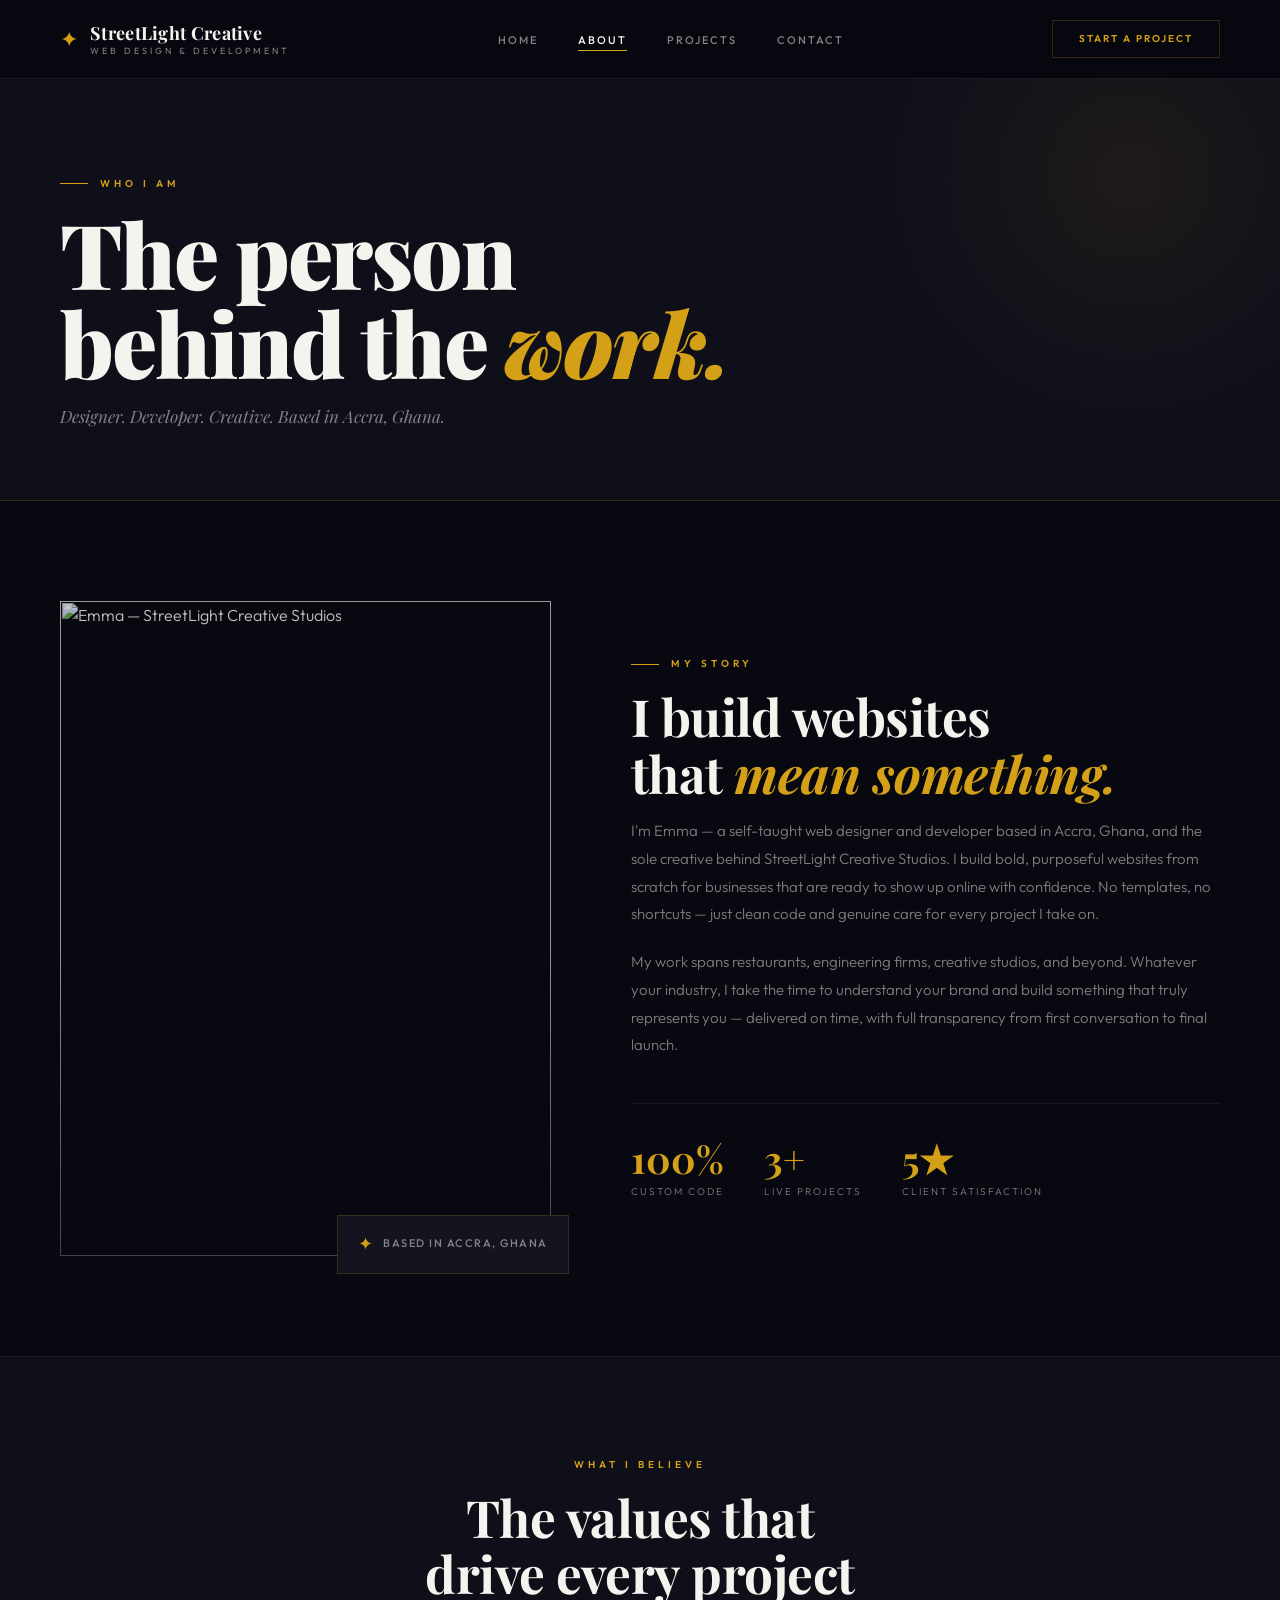
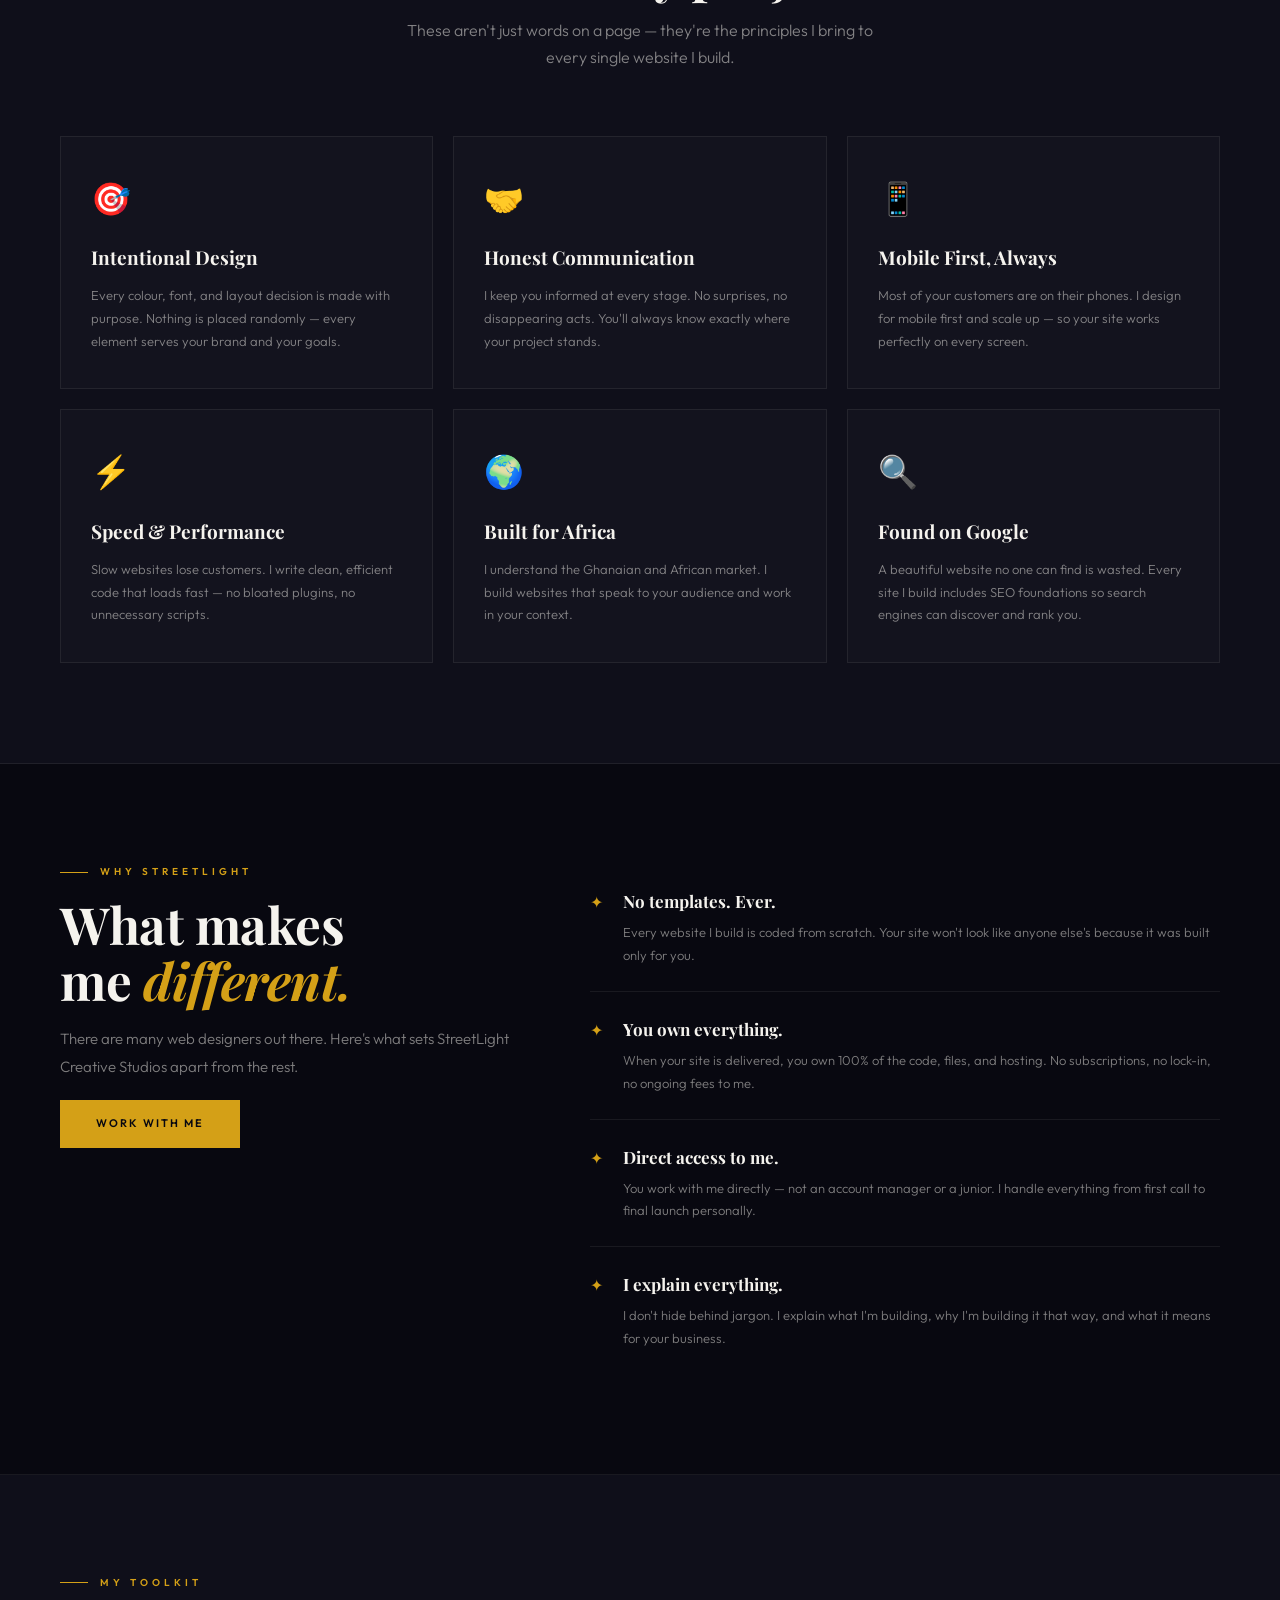
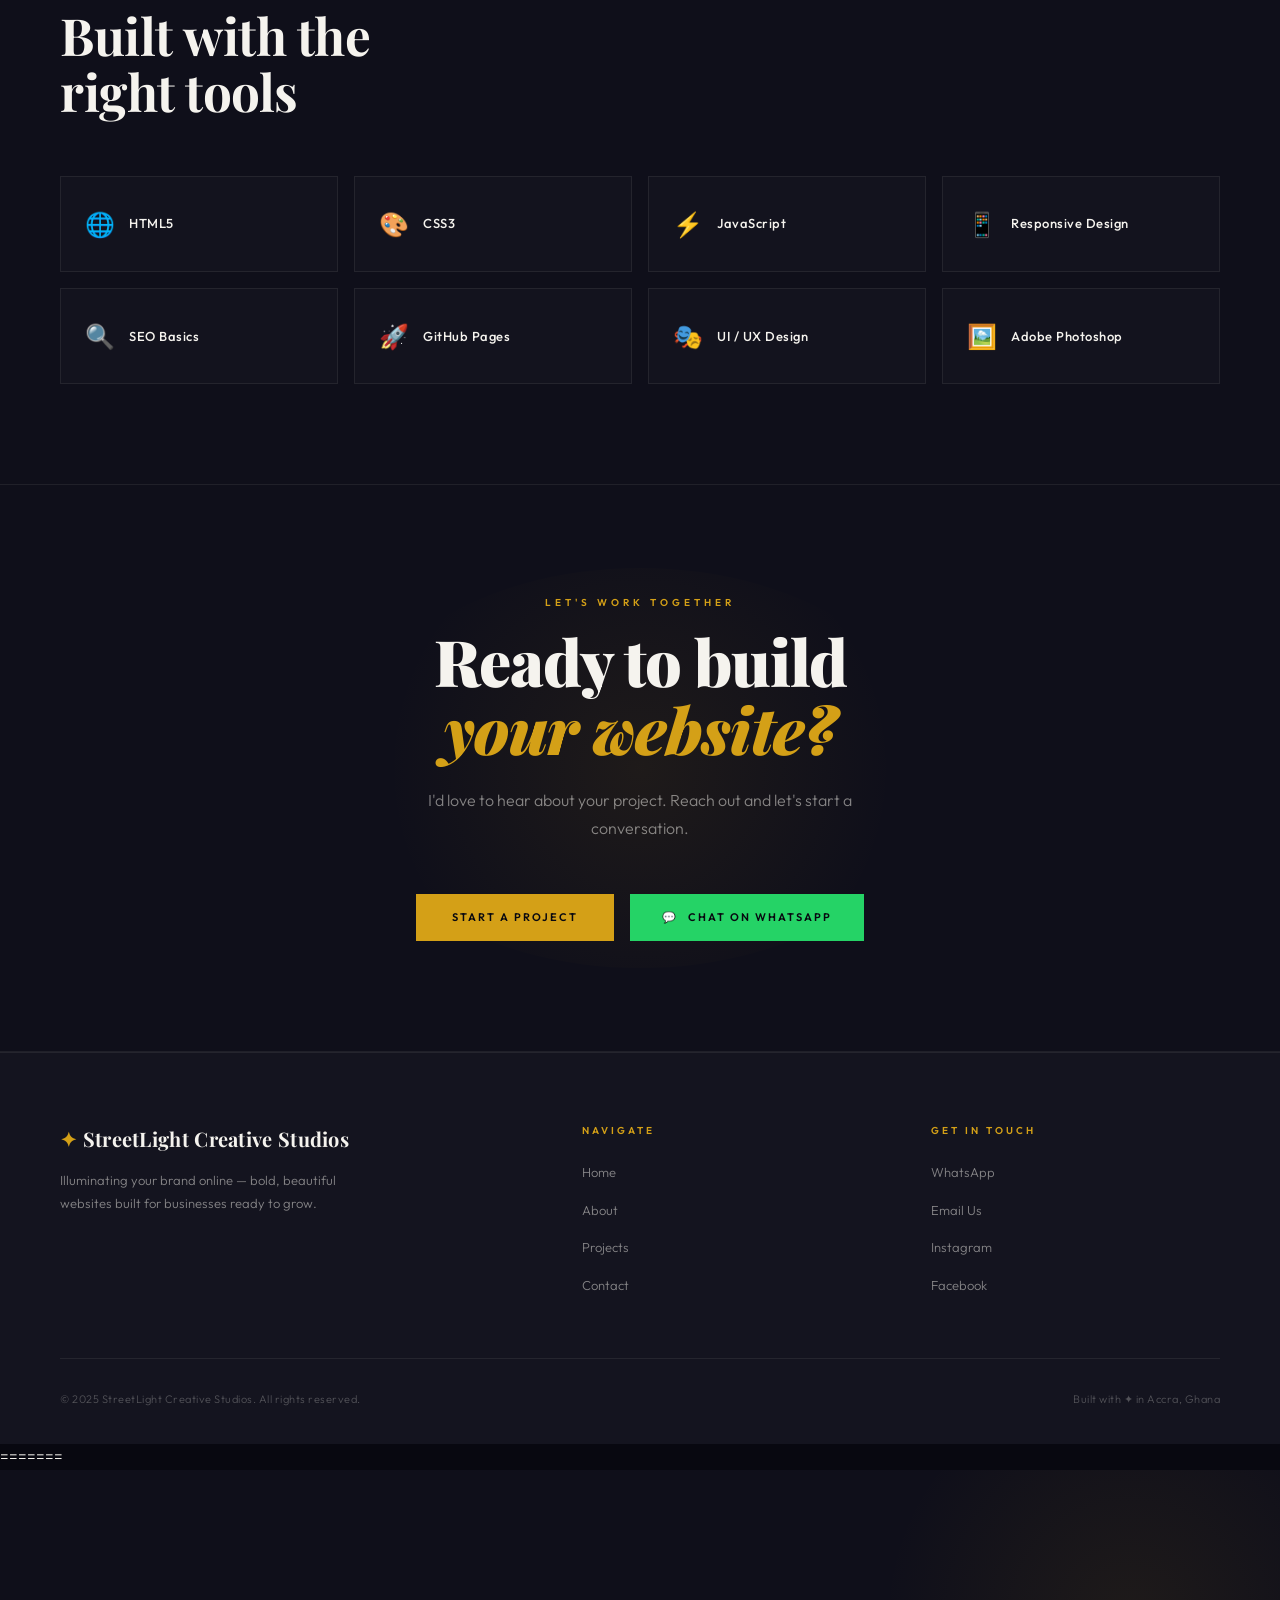
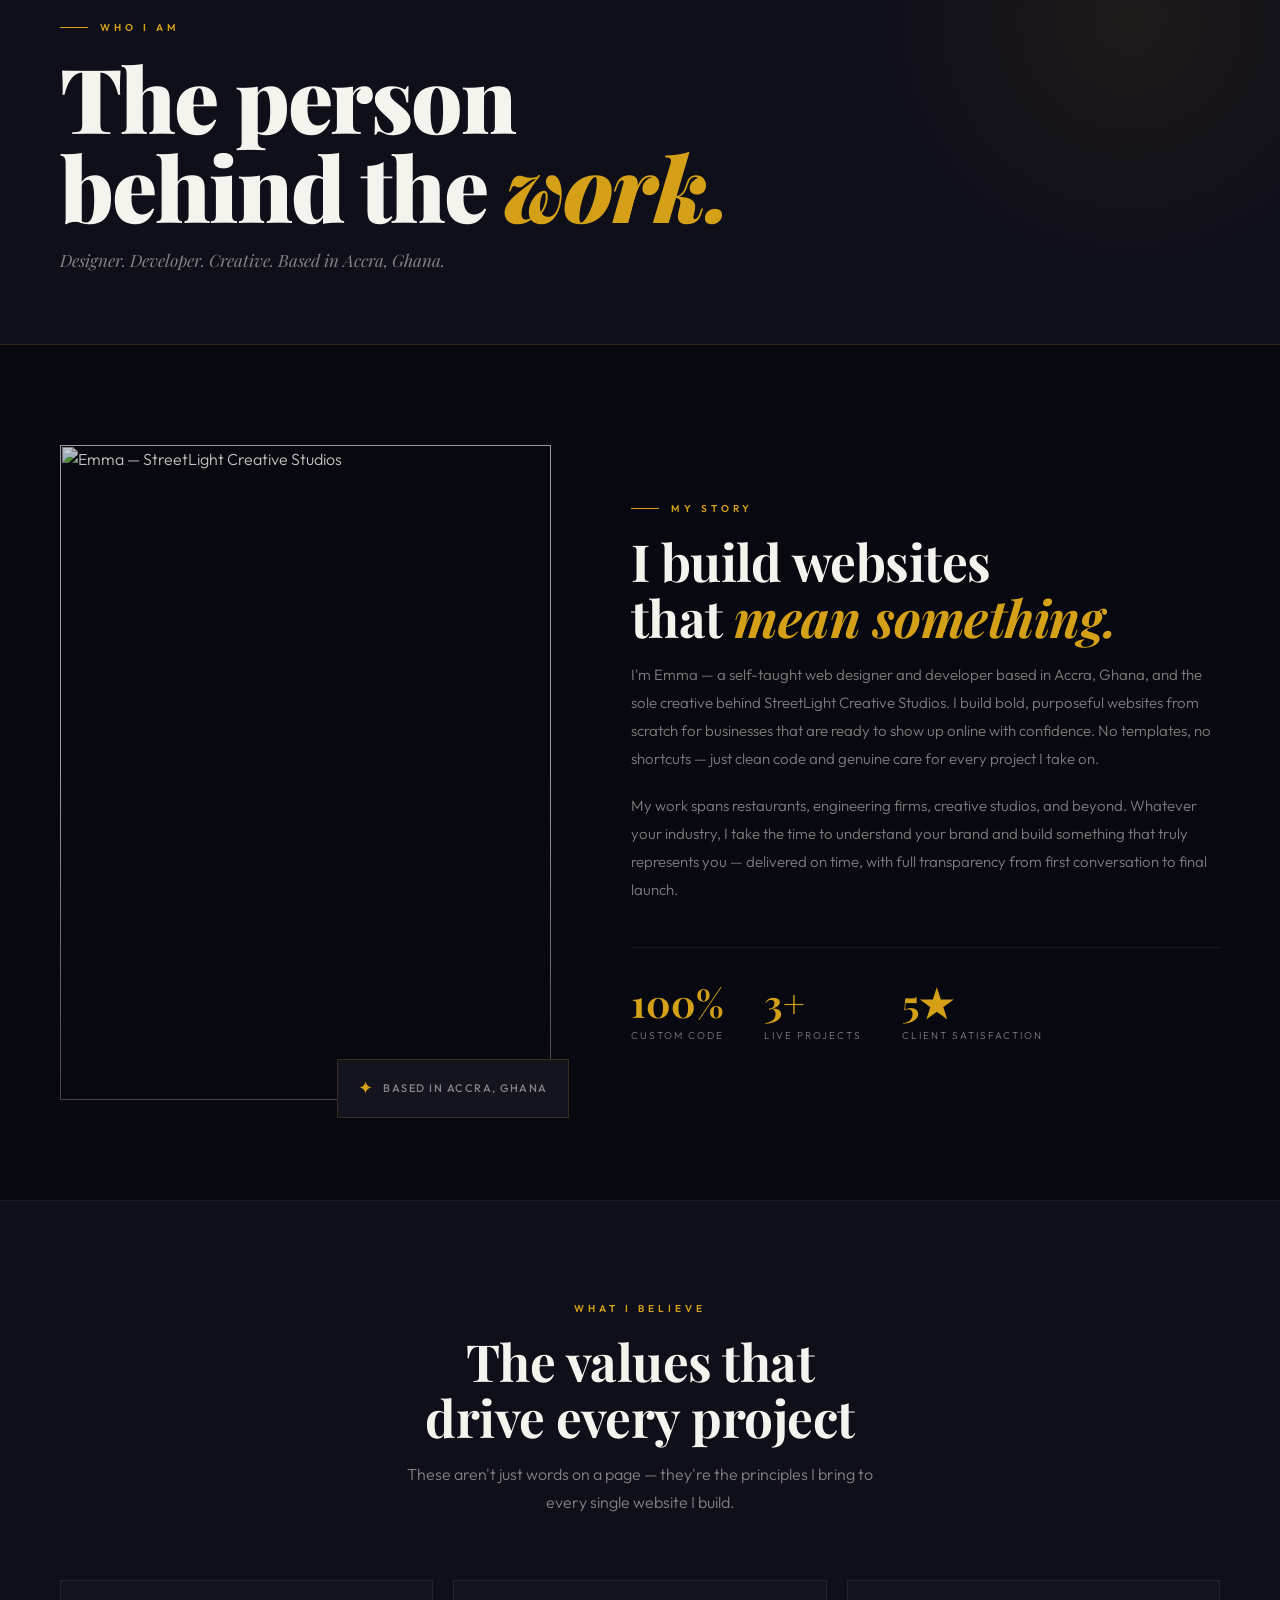
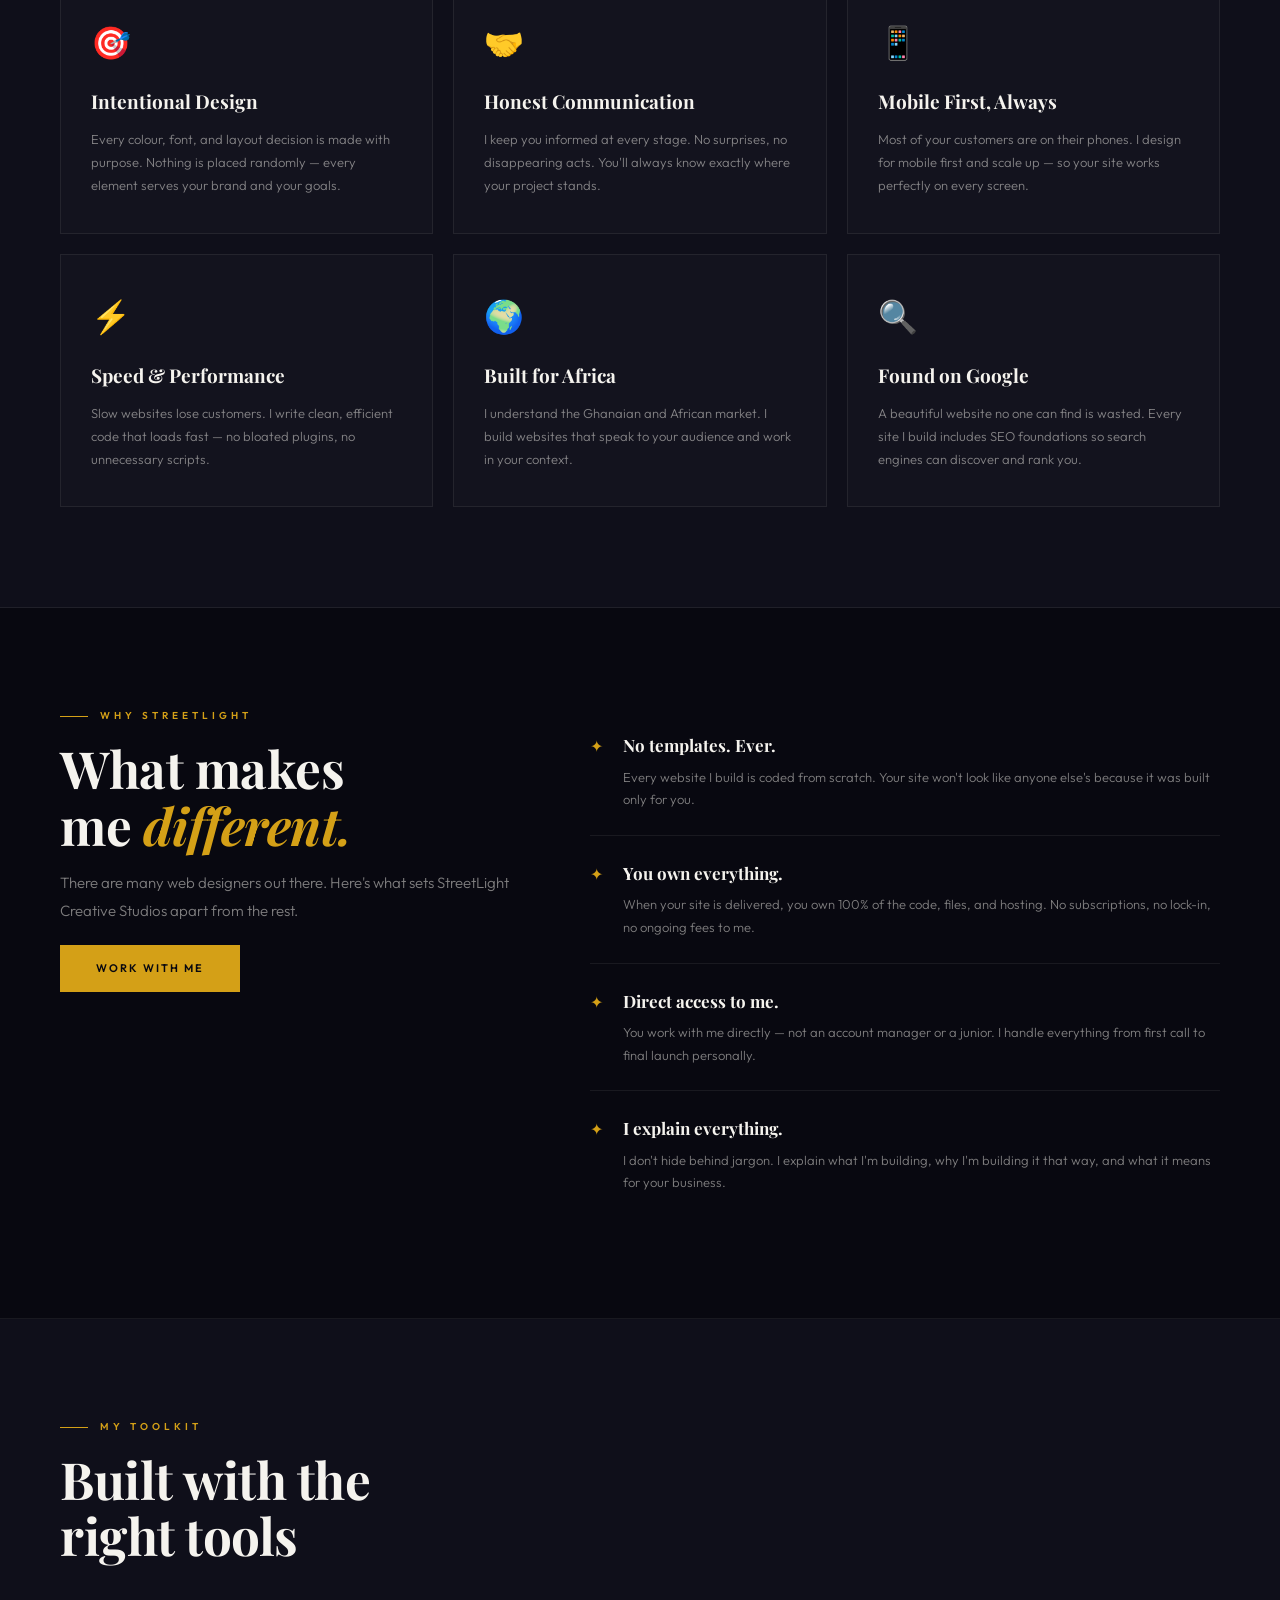
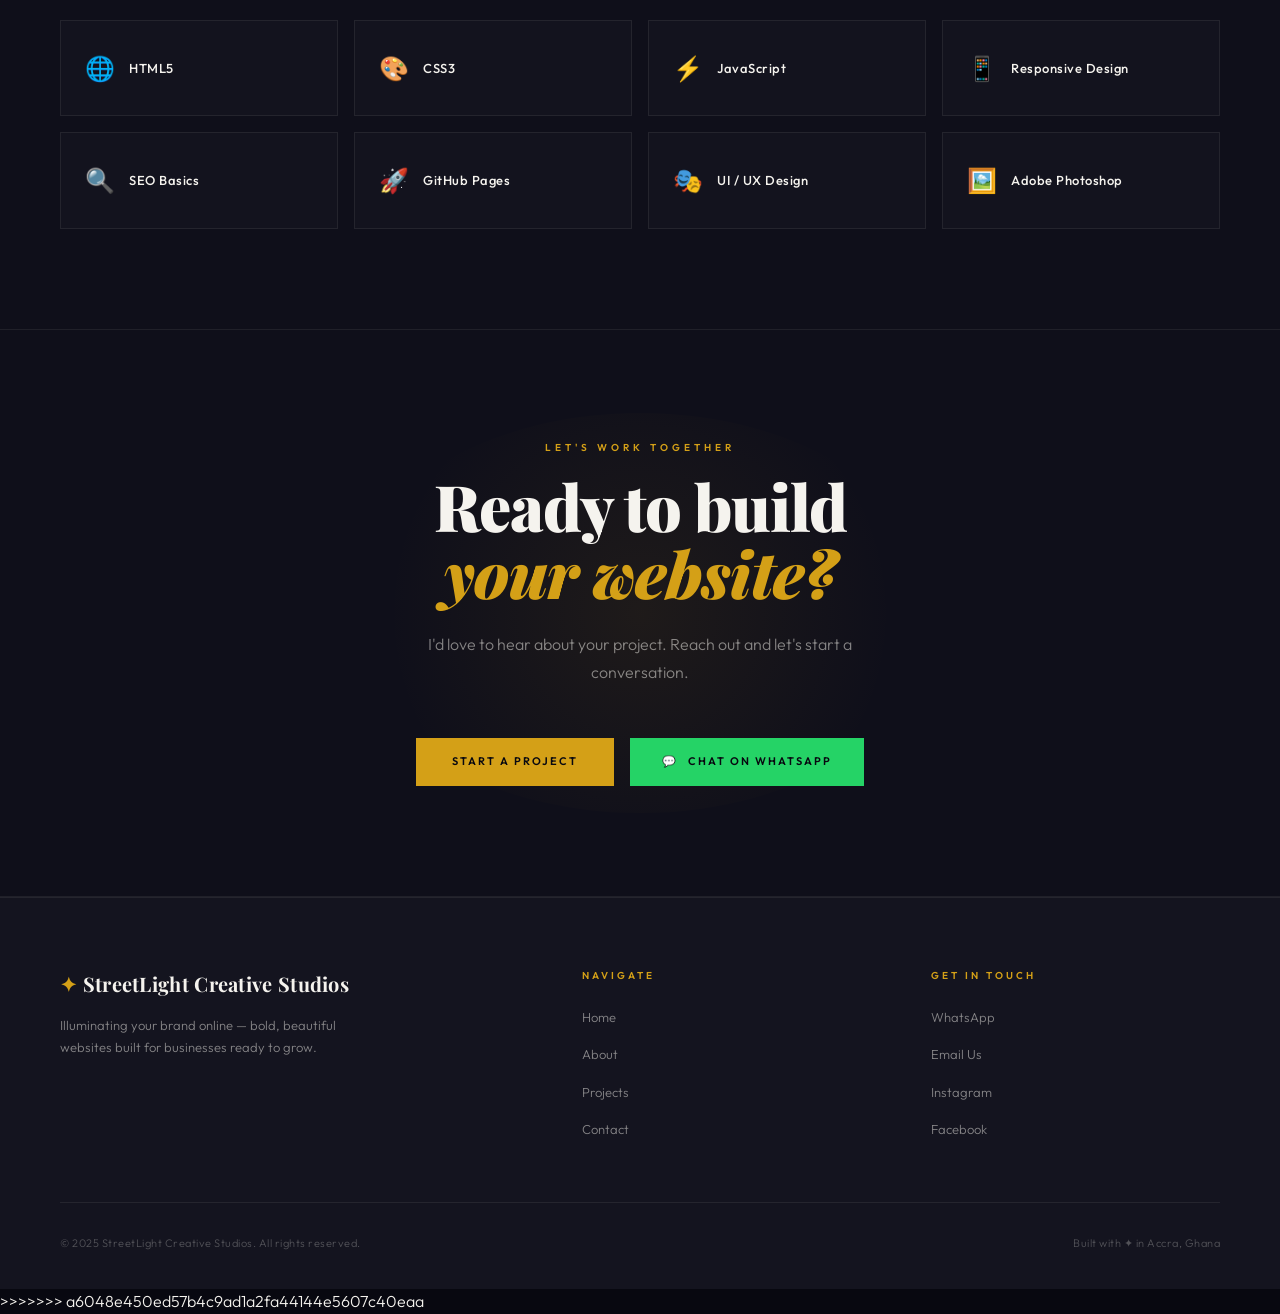
==== commit 2f48f5ce: "Keep local versions" ====
--- a/about.html
+++ b/about.html
@@ -1,332 +1,667 @@
-<!DOCTYPE html>
-<html lang="en">
-<head>
-  <meta charset="UTF-8">
-  <meta name="viewport" content="width=device-width, initial-scale=1.0">
-  <title>About — StreetLight Creative Studios</title>
-  <meta name="description" content="Meet Emma — the solo web designer and developer behind StreetLight Creative Studios, based in Accra, Ghana.">
-  <link rel="preconnect" href="https://fonts.googleapis.com">
-  <link rel="preconnect" href="https://fonts.gstatic.com" crossorigin>
-  <link href="https://fonts.googleapis.com/css2?family=Playfair+Display:ital,wght@0,700;0,900;1,700&family=Outfit:wght@300;400;500;600&display=swap" rel="stylesheet">
-  <link rel="stylesheet" href="css/style.css">
-</head>
-<body>
-
-  <!-- ── NAVBAR ── -->
-  <nav id="navbar">
-    <div class="nav-logo" onclick="window.location.href='index.html'">
-      <span class="logo-mark">✦</span>
-      <div class="logo-text">
-        <span class="logo-main">StreetLight Creative</span>
-        <span class="logo-sub">Web Design & Development</span>
-      </div>
-    </div>
-
-    <ul class="nav-links" id="nav-links">
-      <li><a href="index.html">Home</a></li>
-      <li><a href="about.html" class="active">About</a></li>
-      <li><a href="projects.html">Projects</a></li>
-      <li><a href="contact.html">Contact</a></li>
-    </ul>
-
-    <a class="nav-cta" href="contact.html">Start a Project</a>
-
-    <div class="hamburger" id="hamburger" onclick="toggleMenu()">
-      <span></span>
-      <span></span>
-      <span></span>
-    </div>
-  </nav>
-
-
-  <!-- ── PAGE HERO ── -->
-  <div class="page-hero">
-    <p class="section-label">Who I Am</p>
-    <h1 class="page-hero-title">The person<br>behind the <em>work.</em></h1>
-    <p class="page-hero-sub">Designer. Developer. Creative. Based in Accra, Ghana.</p>
-  </div>
-
-
-  <!-- ── INTRO SECTION ── -->
-  <section class="about-intro">
-
-    <div class="about-intro-img">
-      <img
-        src="https://images.unsplash.com/photo-1507003211169-0a1dd7228f2d?w=800&q=80"
-        alt="Emma — StreetLight Creative Studios"
-      >
-      <div class="about-intro-img-overlay"></div>
-      <div class="about-intro-badge">
-        <span class="badge-num">✦</span>
-        <span class="badge-lbl">Based in Accra, Ghana</span>
-      </div>
-    </div>
-
-    <div class="about-intro-text">
-      <p class="section-label">My Story</p>
-      <h2 class="section-title">
-        I build websites<br>that <em>mean something.</em>
-      </h2>
-
-      <p class="about-para">
-        I'm Emma — a self-taught web designer and developer based in Accra, Ghana,
-        and the sole creative behind StreetLight Creative Studios. I build bold,
-        purposeful websites from scratch for businesses that are ready to show up
-        online with confidence. No templates, no shortcuts — just clean code and
-        genuine care for every project I take on.
-      </p>
-
-      <p class="about-para">
-        My work spans restaurants, engineering firms, creative studios, and beyond.
-        Whatever your industry, I take the time to understand your brand and build
-        something that truly represents you — delivered on time, with full
-        transparency from first conversation to final launch.
-      </p>
-
-      <div class="about-stats">
-        <div class="about-stat">
-          <span class="about-stat-num">100%</span>
-          <span class="about-stat-lbl">Custom Code</span>
-        </div>
-        <div class="about-stat">
-          <span class="about-stat-num">3+</span>
-          <span class="about-stat-lbl">Live Projects</span>
-        </div>
-        <div class="about-stat">
-          <span class="about-stat-num">5★</span>
-          <span class="about-stat-lbl">Client Satisfaction</span>
-        </div>
-      </div>
-    </div>
-
-  </section>
-
-
-  <!-- ── VALUES ── -->
-  <section class="values-section">
-
-    <div class="values-header">
-      <p class="section-label">What I Believe</p>
-      <h2 class="section-title">The values that<br>drive every project</h2>
-      <p class="section-sub">
-        These aren't just words on a page — they're the principles
-        I bring to every single website I build.
-      </p>
-    </div>
-
-    <div class="values-grid">
-
-      <div class="value-card">
-        <span class="value-icon">🎯</span>
-        <h3>Intentional Design</h3>
-        <p>Every colour, font, and layout decision is made with purpose. Nothing is placed randomly — every element serves your brand and your goals.</p>
-      </div>
-
-      <div class="value-card">
-        <span class="value-icon">🤝</span>
-        <h3>Honest Communication</h3>
-        <p>I keep you informed at every stage. No surprises, no disappearing acts. You'll always know exactly where your project stands.</p>
-      </div>
-
-      <div class="value-card">
-        <span class="value-icon">📱</span>
-        <h3>Mobile First, Always</h3>
-        <p>Most of your customers are on their phones. I design for mobile first and scale up — so your site works perfectly on every screen.</p>
-      </div>
-
-      <div class="value-card">
-        <span class="value-icon">⚡</span>
-        <h3>Speed & Performance</h3>
-        <p>Slow websites lose customers. I write clean, efficient code that loads fast — no bloated plugins, no unnecessary scripts.</p>
-      </div>
-
-      <div class="value-card">
-        <span class="value-icon">🌍</span>
-        <h3>Built for Africa</h3>
-        <p>I understand the Ghanaian and African market. I build websites that speak to your audience and work in your context.</p>
-      </div>
-
-      <div class="value-card">
-        <span class="value-icon">🔍</span>
-        <h3>Found on Google</h3>
-        <p>A beautiful website no one can find is wasted. Every site I build includes SEO foundations so search engines can discover and rank you.</p>
-      </div>
-
-    </div>
-
-  </section>
-
-
-  <!-- ── WHAT MAKES ME DIFFERENT ── -->
-  <section class="different-section">
-
-    <div class="different-left">
-      <p class="section-label">Why StreetLight</p>
-      <h2 class="section-title">What makes<br>me <em>different.</em></h2>
-      <p class="about-para">
-        There are many web designers out there. Here's what sets
-        StreetLight Creative Studios apart from the rest.
-      </p>
-      <a href="contact.html" class="btn-primary">Work With Me</a>
-    </div>
-
-    <div class="different-right">
-
-      <div class="diff-item">
-        <div class="diff-check">✦</div>
-        <div>
-          <h4>No templates. Ever.</h4>
-          <p>Every website I build is coded from scratch. Your site won't look like anyone else's because it was built only for you.</p>
-        </div>
-      </div>
-
-      <div class="diff-item">
-        <div class="diff-check">✦</div>
-        <div>
-          <h4>You own everything.</h4>
-          <p>When your site is delivered, you own 100% of the code, files, and hosting. No subscriptions, no lock-in, no ongoing fees to me.</p>
-        </div>
-      </div>
-
-      <div class="diff-item">
-        <div class="diff-check">✦</div>
-        <div>
-          <h4>Direct access to me.</h4>
-          <p>You work with me directly — not an account manager or a junior. I handle everything from first call to final launch personally.</p>
-        </div>
-      </div>
-
-      <div class="diff-item">
-        <div class="diff-check">✦</div>
-        <div>
-          <h4>I explain everything.</h4>
-          <p>I don't hide behind jargon. I explain what I'm building, why I'm building it that way, and what it means for your business.</p>
-        </div>
-      </div>
-
-    </div>
-
-  </section>
-
-
-  <!-- ── SKILLS ── -->
-  <section class="skills-section">
-
-    <div class="skills-header">
-      <p class="section-label">My Toolkit</p>
-      <h2 class="section-title">Built with the<br>right tools</h2>
-    </div>
-
-    <div class="skills-grid">
-
-      <div class="skill-item">
-        <span class="skill-icon">🌐</span>
-        <span class="skill-name">HTML5</span>
-      </div>
-
-      <div class="skill-item">
-        <span class="skill-icon">🎨</span>
-        <span class="skill-name">CSS3</span>
-      </div>
-
-      <div class="skill-item">
-        <span class="skill-icon">⚡</span>
-        <span class="skill-name">JavaScript</span>
-      </div>
-
-      <div class="skill-item">
-        <span class="skill-icon">📱</span>
-        <span class="skill-name">Responsive Design</span>
-      </div>
-
-      <div class="skill-item">
-        <span class="skill-icon">🔍</span>
-        <span class="skill-name">SEO Basics</span>
-      </div>
-
-      <div class="skill-item">
-        <span class="skill-icon">🚀</span>
-        <span class="skill-name">GitHub Pages</span>
-      </div>
-
-      <div class="skill-item">
-        <span class="skill-icon">🎭</span>
-        <span class="skill-name">UI / UX Design</span>
-      </div>
-
-      <div class="skill-item">
-        <span class="skill-icon">🖼️</span>
-        <span class="skill-name">Adobe Photoshop</span>
-      </div>
-
-    </div>
-
-  </section>
-
-
-  <!-- ── CTA ── -->
-  <section class="cta-section">
-    <div class="cta-inner">
-      <p class="section-label section-label--center">Let's Work Together</p>
-      <h2 class="cta-title">
-        Ready to build<br>
-        <em>your website?</em>
-      </h2>
-      <p class="cta-sub">
-        I'd love to hear about your project.
-        Reach out and let's start a conversation.
-      </p>
-      <div class="cta-buttons">
-        <a class="btn-primary" href="contact.html">Start a Project</a>
-        <a class="whatsapp-btn" href="https://wa.me/233207918365" target="_blank" rel="noopener noreferrer">
-          <span>💬</span> Chat on WhatsApp
-        </a>
-      </div>
-    </div>
-  </section>
-
-
-  <!-- ── FOOTER ── -->
-  <footer>
-    <div class="footer-top">
-      <div class="footer-brand">
-        <div class="footer-brand-name">
-          <span class="footer-mark">✦</span> StreetLight Creative Studios
-        </div>
-        <p class="footer-desc">
-          Illuminating your brand online — bold, beautiful websites
-          built for businesses ready to grow.
-        </p>
-      </div>
-
-      <div class="footer-col">
-        <h4>Navigate</h4>
-        <ul>
-          <li><a href="index.html">Home</a></li>
-          <li><a href="about.html">About</a></li>
-          <li><a href="projects.html">Projects</a></li>
-          <li><a href="contact.html">Contact</a></li>
-        </ul>
-      </div>
-
-      <div class="footer-col">
-        <h4>Get in Touch</h4>
-        <ul>
-          <li><a href="https://wa.me/233207918365" target="_blank" rel="noopener noreferrer">WhatsApp</a></li>
-          <li><a href="mailto:hello@streetlightcreativestudios.com">Email Us</a></li>
-          <li><a href="#">Instagram</a></li>
-          <li><a href="#">Facebook</a></li>
-        </ul>
-      </div>
-    </div>
-
-    <div class="footer-bottom">
-      <span>© 2025 StreetLight Creative Studios. All rights reserved.</span>
-      <span>Built with ✦ in Accra, Ghana</span>
-    </div>
-  </footer>
-
-  <script src="js/main.js"></script>
-
-</body>
-</html>
+<<<<<<< HEAD
+<!DOCTYPE html>
+<html lang="en">
+<head>
+  <meta charset="UTF-8">
+  <meta name="viewport" content="width=device-width, initial-scale=1.0">
+  <title>About — StreetLight Creative Studios</title>
+  <meta name="description" content="Meet Emma — the solo web designer and developer behind StreetLight Creative Studios, based in Accra, Ghana.">
+  <link rel="preconnect" href="https://fonts.googleapis.com">
+  <link rel="preconnect" href="https://fonts.gstatic.com" crossorigin>
+  <link href="https://fonts.googleapis.com/css2?family=Playfair+Display:ital,wght@0,700;0,900;1,700&family=Outfit:wght@300;400;500;600&display=swap" rel="stylesheet">
+  <link rel="stylesheet" href="css/style.css">
+</head>
+<body>
+
+  <!-- ── NAVBAR ── -->
+  <nav id="navbar">
+    <div class="nav-logo" onclick="window.location.href='index.html'">
+      <span class="logo-mark">✦</span>
+      <div class="logo-text">
+        <span class="logo-main">StreetLight Creative</span>
+        <span class="logo-sub">Web Design & Development</span>
+      </div>
+    </div>
+
+    <ul class="nav-links" id="nav-links">
+      <li><a href="index.html">Home</a></li>
+      <li><a href="about.html" class="active">About</a></li>
+      <li><a href="projects.html">Projects</a></li>
+      <li><a href="contact.html">Contact</a></li>
+    </ul>
+
+    <a class="nav-cta" href="contact.html">Start a Project</a>
+
+    <div class="hamburger" id="hamburger" onclick="toggleMenu()">
+      <span></span>
+      <span></span>
+      <span></span>
+    </div>
+  </nav>
+
+
+  <!-- ── PAGE HERO ── -->
+  <div class="page-hero">
+    <p class="section-label">Who I Am</p>
+    <h1 class="page-hero-title">The person<br>behind the <em>work.</em></h1>
+    <p class="page-hero-sub">Designer. Developer. Creative. Based in Accra, Ghana.</p>
+  </div>
+
+
+  <!-- ── INTRO SECTION ── -->
+  <section class="about-intro">
+
+    <div class="about-intro-img">
+      <img
+        src="https://images.unsplash.com/photo-1507003211169-0a1dd7228f2d?w=800&q=80"
+        alt="Emma — StreetLight Creative Studios"
+      >
+      <div class="about-intro-img-overlay"></div>
+      <div class="about-intro-badge">
+        <span class="badge-num">✦</span>
+        <span class="badge-lbl">Based in Accra, Ghana</span>
+      </div>
+    </div>
+
+    <div class="about-intro-text">
+      <p class="section-label">My Story</p>
+      <h2 class="section-title">
+        I build websites<br>that <em>mean something.</em>
+      </h2>
+
+      <p class="about-para">
+        I'm Emma — a self-taught web designer and developer based in Accra, Ghana,
+        and the sole creative behind StreetLight Creative Studios. I build bold,
+        purposeful websites from scratch for businesses that are ready to show up
+        online with confidence. No templates, no shortcuts — just clean code and
+        genuine care for every project I take on.
+      </p>
+
+      <p class="about-para">
+        My work spans restaurants, engineering firms, creative studios, and beyond.
+        Whatever your industry, I take the time to understand your brand and build
+        something that truly represents you — delivered on time, with full
+        transparency from first conversation to final launch.
+      </p>
+
+      <div class="about-stats">
+        <div class="about-stat">
+          <span class="about-stat-num">100%</span>
+          <span class="about-stat-lbl">Custom Code</span>
+        </div>
+        <div class="about-stat">
+          <span class="about-stat-num">3+</span>
+          <span class="about-stat-lbl">Live Projects</span>
+        </div>
+        <div class="about-stat">
+          <span class="about-stat-num">5★</span>
+          <span class="about-stat-lbl">Client Satisfaction</span>
+        </div>
+      </div>
+    </div>
+
+  </section>
+
+
+  <!-- ── VALUES ── -->
+  <section class="values-section">
+
+    <div class="values-header">
+      <p class="section-label">What I Believe</p>
+      <h2 class="section-title">The values that<br>drive every project</h2>
+      <p class="section-sub">
+        These aren't just words on a page — they're the principles
+        I bring to every single website I build.
+      </p>
+    </div>
+
+    <div class="values-grid">
+
+      <div class="value-card">
+        <span class="value-icon">🎯</span>
+        <h3>Intentional Design</h3>
+        <p>Every colour, font, and layout decision is made with purpose. Nothing is placed randomly — every element serves your brand and your goals.</p>
+      </div>
+
+      <div class="value-card">
+        <span class="value-icon">🤝</span>
+        <h3>Honest Communication</h3>
+        <p>I keep you informed at every stage. No surprises, no disappearing acts. You'll always know exactly where your project stands.</p>
+      </div>
+
+      <div class="value-card">
+        <span class="value-icon">📱</span>
+        <h3>Mobile First, Always</h3>
+        <p>Most of your customers are on their phones. I design for mobile first and scale up — so your site works perfectly on every screen.</p>
+      </div>
+
+      <div class="value-card">
+        <span class="value-icon">⚡</span>
+        <h3>Speed & Performance</h3>
+        <p>Slow websites lose customers. I write clean, efficient code that loads fast — no bloated plugins, no unnecessary scripts.</p>
+      </div>
+
+      <div class="value-card">
+        <span class="value-icon">🌍</span>
+        <h3>Built for Africa</h3>
+        <p>I understand the Ghanaian and African market. I build websites that speak to your audience and work in your context.</p>
+      </div>
+
+      <div class="value-card">
+        <span class="value-icon">🔍</span>
+        <h3>Found on Google</h3>
+        <p>A beautiful website no one can find is wasted. Every site I build includes SEO foundations so search engines can discover and rank you.</p>
+      </div>
+
+    </div>
+
+  </section>
+
+
+  <!-- ── WHAT MAKES ME DIFFERENT ── -->
+  <section class="different-section">
+
+    <div class="different-left">
+      <p class="section-label">Why StreetLight</p>
+      <h2 class="section-title">What makes<br>me <em>different.</em></h2>
+      <p class="about-para">
+        There are many web designers out there. Here's what sets
+        StreetLight Creative Studios apart from the rest.
+      </p>
+      <a href="contact.html" class="btn-primary">Work With Me</a>
+    </div>
+
+    <div class="different-right">
+
+      <div class="diff-item">
+        <div class="diff-check">✦</div>
+        <div>
+          <h4>No templates. Ever.</h4>
+          <p>Every website I build is coded from scratch. Your site won't look like anyone else's because it was built only for you.</p>
+        </div>
+      </div>
+
+      <div class="diff-item">
+        <div class="diff-check">✦</div>
+        <div>
+          <h4>You own everything.</h4>
+          <p>When your site is delivered, you own 100% of the code, files, and hosting. No subscriptions, no lock-in, no ongoing fees to me.</p>
+        </div>
+      </div>
+
+      <div class="diff-item">
+        <div class="diff-check">✦</div>
+        <div>
+          <h4>Direct access to me.</h4>
+          <p>You work with me directly — not an account manager or a junior. I handle everything from first call to final launch personally.</p>
+        </div>
+      </div>
+
+      <div class="diff-item">
+        <div class="diff-check">✦</div>
+        <div>
+          <h4>I explain everything.</h4>
+          <p>I don't hide behind jargon. I explain what I'm building, why I'm building it that way, and what it means for your business.</p>
+        </div>
+      </div>
+
+    </div>
+
+  </section>
+
+
+  <!-- ── SKILLS ── -->
+  <section class="skills-section">
+
+    <div class="skills-header">
+      <p class="section-label">My Toolkit</p>
+      <h2 class="section-title">Built with the<br>right tools</h2>
+    </div>
+
+    <div class="skills-grid">
+
+      <div class="skill-item">
+        <span class="skill-icon">🌐</span>
+        <span class="skill-name">HTML5</span>
+      </div>
+
+      <div class="skill-item">
+        <span class="skill-icon">🎨</span>
+        <span class="skill-name">CSS3</span>
+      </div>
+
+      <div class="skill-item">
+        <span class="skill-icon">⚡</span>
+        <span class="skill-name">JavaScript</span>
+      </div>
+
+      <div class="skill-item">
+        <span class="skill-icon">📱</span>
+        <span class="skill-name">Responsive Design</span>
+      </div>
+
+      <div class="skill-item">
+        <span class="skill-icon">🔍</span>
+        <span class="skill-name">SEO Basics</span>
+      </div>
+
+      <div class="skill-item">
+        <span class="skill-icon">🚀</span>
+        <span class="skill-name">GitHub Pages</span>
+      </div>
+
+      <div class="skill-item">
+        <span class="skill-icon">🎭</span>
+        <span class="skill-name">UI / UX Design</span>
+      </div>
+
+      <div class="skill-item">
+        <span class="skill-icon">🖼️</span>
+        <span class="skill-name">Adobe Photoshop</span>
+      </div>
+
+    </div>
+
+  </section>
+
+
+  <!-- ── CTA ── -->
+  <section class="cta-section">
+    <div class="cta-inner">
+      <p class="section-label section-label--center">Let's Work Together</p>
+      <h2 class="cta-title">
+        Ready to build<br>
+        <em>your website?</em>
+      </h2>
+      <p class="cta-sub">
+        I'd love to hear about your project.
+        Reach out and let's start a conversation.
+      </p>
+      <div class="cta-buttons">
+        <a class="btn-primary" href="contact.html">Start a Project</a>
+        <a class="whatsapp-btn" href="https://wa.me/233207918365" target="_blank" rel="noopener noreferrer">
+          <span>💬</span> Chat on WhatsApp
+        </a>
+      </div>
+    </div>
+  </section>
+
+
+  <!-- ── FOOTER ── -->
+  <footer>
+    <div class="footer-top">
+      <div class="footer-brand">
+        <div class="footer-brand-name">
+          <span class="footer-mark">✦</span> StreetLight Creative Studios
+        </div>
+        <p class="footer-desc">
+          Illuminating your brand online — bold, beautiful websites
+          built for businesses ready to grow.
+        </p>
+      </div>
+
+      <div class="footer-col">
+        <h4>Navigate</h4>
+        <ul>
+          <li><a href="index.html">Home</a></li>
+          <li><a href="about.html">About</a></li>
+          <li><a href="project.html">Projects</a></li>
+          <li><a href="contact.html">Contact</a></li>
+        </ul>
+      </div>
+
+      <div class="footer-col">
+        <h4>Get in Touch</h4>
+        <ul>
+          <li><a href="https://wa.me/233207918365" target="_blank" rel="noopener noreferrer">WhatsApp</a></li>
+          <li><a href="mailto:hello@streetlightcreativestudios.com">Email Us</a></li>
+          <li><a href="#">Instagram</a></li>
+          <li><a href="#">Facebook</a></li>
+        </ul>
+      </div>
+    </div>
+
+    <div class="footer-bottom">
+      <span>© 2025 StreetLight Creative Studios. All rights reserved.</span>
+      <span>Built with ✦ in Accra, Ghana</span>
+    </div>
+  </footer>
+
+  <script src="js/main.js"></script>
+
+</body>
+</html>
+=======
+<!DOCTYPE html>
+<html lang="en">
+<head>
+  <meta charset="UTF-8">
+  <meta name="viewport" content="width=device-width, initial-scale=1.0">
+  <title>About — StreetLight Creative Studios</title>
+  <meta name="description" content="Meet Emma — the solo web designer and developer behind StreetLight Creative Studios, based in Accra, Ghana.">
+  <link rel="preconnect" href="https://fonts.googleapis.com">
+  <link rel="preconnect" href="https://fonts.gstatic.com" crossorigin>
+  <link href="https://fonts.googleapis.com/css2?family=Playfair+Display:ital,wght@0,700;0,900;1,700&family=Outfit:wght@300;400;500;600&display=swap" rel="stylesheet">
+  <link rel="stylesheet" href="css/style.css">
+</head>
+<body>
+
+  <!-- ── NAVBAR ── -->
+  <nav id="navbar">
+    <div class="nav-logo" onclick="window.location.href='index.html'">
+      <span class="logo-mark">✦</span>
+      <div class="logo-text">
+        <span class="logo-main">StreetLight Creative</span>
+        <span class="logo-sub">Web Design & Development</span>
+      </div>
+    </div>
+
+    <ul class="nav-links" id="nav-links">
+      <li><a href="index.html">Home</a></li>
+      <li><a href="about.html" class="active">About</a></li>
+      <li><a href="projects.html">Projects</a></li>
+      <li><a href="contact.html">Contact</a></li>
+    </ul>
+
+    <a class="nav-cta" href="contact.html">Start a Project</a>
+
+    <div class="hamburger" id="hamburger" onclick="toggleMenu()">
+      <span></span>
+      <span></span>
+      <span></span>
+    </div>
+  </nav>
+
+
+  <!-- ── PAGE HERO ── -->
+  <div class="page-hero">
+    <p class="section-label">Who I Am</p>
+    <h1 class="page-hero-title">The person<br>behind the <em>work.</em></h1>
+    <p class="page-hero-sub">Designer. Developer. Creative. Based in Accra, Ghana.</p>
+  </div>
+
+
+  <!-- ── INTRO SECTION ── -->
+  <section class="about-intro">
+
+    <div class="about-intro-img">
+      <img
+        src="https://images.unsplash.com/photo-1507003211169-0a1dd7228f2d?w=800&q=80"
+        alt="Emma — StreetLight Creative Studios"
+      >
+      <div class="about-intro-img-overlay"></div>
+      <div class="about-intro-badge">
+        <span class="badge-num">✦</span>
+        <span class="badge-lbl">Based in Accra, Ghana</span>
+      </div>
+    </div>
+
+    <div class="about-intro-text">
+      <p class="section-label">My Story</p>
+      <h2 class="section-title">
+        I build websites<br>that <em>mean something.</em>
+      </h2>
+
+      <p class="about-para">
+        I'm Emma — a self-taught web designer and developer based in Accra, Ghana,
+        and the sole creative behind StreetLight Creative Studios. I build bold,
+        purposeful websites from scratch for businesses that are ready to show up
+        online with confidence. No templates, no shortcuts — just clean code and
+        genuine care for every project I take on.
+      </p>
+
+      <p class="about-para">
+        My work spans restaurants, engineering firms, creative studios, and beyond.
+        Whatever your industry, I take the time to understand your brand and build
+        something that truly represents you — delivered on time, with full
+        transparency from first conversation to final launch.
+      </p>
+
+      <div class="about-stats">
+        <div class="about-stat">
+          <span class="about-stat-num">100%</span>
+          <span class="about-stat-lbl">Custom Code</span>
+        </div>
+        <div class="about-stat">
+          <span class="about-stat-num">3+</span>
+          <span class="about-stat-lbl">Live Projects</span>
+        </div>
+        <div class="about-stat">
+          <span class="about-stat-num">5★</span>
+          <span class="about-stat-lbl">Client Satisfaction</span>
+        </div>
+      </div>
+    </div>
+
+  </section>
+
+
+  <!-- ── VALUES ── -->
+  <section class="values-section">
+
+    <div class="values-header">
+      <p class="section-label">What I Believe</p>
+      <h2 class="section-title">The values that<br>drive every project</h2>
+      <p class="section-sub">
+        These aren't just words on a page — they're the principles
+        I bring to every single website I build.
+      </p>
+    </div>
+
+    <div class="values-grid">
+
+      <div class="value-card">
+        <span class="value-icon">🎯</span>
+        <h3>Intentional Design</h3>
+        <p>Every colour, font, and layout decision is made with purpose. Nothing is placed randomly — every element serves your brand and your goals.</p>
+      </div>
+
+      <div class="value-card">
+        <span class="value-icon">🤝</span>
+        <h3>Honest Communication</h3>
+        <p>I keep you informed at every stage. No surprises, no disappearing acts. You'll always know exactly where your project stands.</p>
+      </div>
+
+      <div class="value-card">
+        <span class="value-icon">📱</span>
+        <h3>Mobile First, Always</h3>
+        <p>Most of your customers are on their phones. I design for mobile first and scale up — so your site works perfectly on every screen.</p>
+      </div>
+
+      <div class="value-card">
+        <span class="value-icon">⚡</span>
+        <h3>Speed & Performance</h3>
+        <p>Slow websites lose customers. I write clean, efficient code that loads fast — no bloated plugins, no unnecessary scripts.</p>
+      </div>
+
+      <div class="value-card">
+        <span class="value-icon">🌍</span>
+        <h3>Built for Africa</h3>
+        <p>I understand the Ghanaian and African market. I build websites that speak to your audience and work in your context.</p>
+      </div>
+
+      <div class="value-card">
+        <span class="value-icon">🔍</span>
+        <h3>Found on Google</h3>
+        <p>A beautiful website no one can find is wasted. Every site I build includes SEO foundations so search engines can discover and rank you.</p>
+      </div>
+
+    </div>
+
+  </section>
+
+
+  <!-- ── WHAT MAKES ME DIFFERENT ── -->
+  <section class="different-section">
+
+    <div class="different-left">
+      <p class="section-label">Why StreetLight</p>
+      <h2 class="section-title">What makes<br>me <em>different.</em></h2>
+      <p class="about-para">
+        There are many web designers out there. Here's what sets
+        StreetLight Creative Studios apart from the rest.
+      </p>
+      <a href="contact.html" class="btn-primary">Work With Me</a>
+    </div>
+
+    <div class="different-right">
+
+      <div class="diff-item">
+        <div class="diff-check">✦</div>
+        <div>
+          <h4>No templates. Ever.</h4>
+          <p>Every website I build is coded from scratch. Your site won't look like anyone else's because it was built only for you.</p>
+        </div>
+      </div>
+
+      <div class="diff-item">
+        <div class="diff-check">✦</div>
+        <div>
+          <h4>You own everything.</h4>
+          <p>When your site is delivered, you own 100% of the code, files, and hosting. No subscriptions, no lock-in, no ongoing fees to me.</p>
+        </div>
+      </div>
+
+      <div class="diff-item">
+        <div class="diff-check">✦</div>
+        <div>
+          <h4>Direct access to me.</h4>
+          <p>You work with me directly — not an account manager or a junior. I handle everything from first call to final launch personally.</p>
+        </div>
+      </div>
+
+      <div class="diff-item">
+        <div class="diff-check">✦</div>
+        <div>
+          <h4>I explain everything.</h4>
+          <p>I don't hide behind jargon. I explain what I'm building, why I'm building it that way, and what it means for your business.</p>
+        </div>
+      </div>
+
+    </div>
+
+  </section>
+
+
+  <!-- ── SKILLS ── -->
+  <section class="skills-section">
+
+    <div class="skills-header">
+      <p class="section-label">My Toolkit</p>
+      <h2 class="section-title">Built with the<br>right tools</h2>
+    </div>
+
+    <div class="skills-grid">
+
+      <div class="skill-item">
+        <span class="skill-icon">🌐</span>
+        <span class="skill-name">HTML5</span>
+      </div>
+
+      <div class="skill-item">
+        <span class="skill-icon">🎨</span>
+        <span class="skill-name">CSS3</span>
+      </div>
+
+      <div class="skill-item">
+        <span class="skill-icon">⚡</span>
+        <span class="skill-name">JavaScript</span>
+      </div>
+
+      <div class="skill-item">
+        <span class="skill-icon">📱</span>
+        <span class="skill-name">Responsive Design</span>
+      </div>
+
+      <div class="skill-item">
+        <span class="skill-icon">🔍</span>
+        <span class="skill-name">SEO Basics</span>
+      </div>
+
+      <div class="skill-item">
+        <span class="skill-icon">🚀</span>
+        <span class="skill-name">GitHub Pages</span>
+      </div>
+
+      <div class="skill-item">
+        <span class="skill-icon">🎭</span>
+        <span class="skill-name">UI / UX Design</span>
+      </div>
+
+      <div class="skill-item">
+        <span class="skill-icon">🖼️</span>
+        <span class="skill-name">Adobe Photoshop</span>
+      </div>
+
+    </div>
+
+  </section>
+
+
+  <!-- ── CTA ── -->
+  <section class="cta-section">
+    <div class="cta-inner">
+      <p class="section-label section-label--center">Let's Work Together</p>
+      <h2 class="cta-title">
+        Ready to build<br>
+        <em>your website?</em>
+      </h2>
+      <p class="cta-sub">
+        I'd love to hear about your project.
+        Reach out and let's start a conversation.
+      </p>
+      <div class="cta-buttons">
+        <a class="btn-primary" href="contact.html">Start a Project</a>
+        <a class="whatsapp-btn" href="https://wa.me/233207918365" target="_blank" rel="noopener noreferrer">
+          <span>💬</span> Chat on WhatsApp
+        </a>
+      </div>
+    </div>
+  </section>
+
+
+  <!-- ── FOOTER ── -->
+  <footer>
+    <div class="footer-top">
+      <div class="footer-brand">
+        <div class="footer-brand-name">
+          <span class="footer-mark">✦</span> StreetLight Creative Studios
+        </div>
+        <p class="footer-desc">
+          Illuminating your brand online — bold, beautiful websites
+          built for businesses ready to grow.
+        </p>
+      </div>
+
+      <div class="footer-col">
+        <h4>Navigate</h4>
+        <ul>
+          <li><a href="index.html">Home</a></li>
+          <li><a href="about.html">About</a></li>
+          <li><a href="projects.html">Projects</a></li>
+          <li><a href="contact.html">Contact</a></li>
+        </ul>
+      </div>
+
+      <div class="footer-col">
+        <h4>Get in Touch</h4>
+        <ul>
+          <li><a href="https://wa.me/233207918365" target="_blank" rel="noopener noreferrer">WhatsApp</a></li>
+          <li><a href="mailto:hello@streetlightcreativestudios.com">Email Us</a></li>
+          <li><a href="#">Instagram</a></li>
+          <li><a href="#">Facebook</a></li>
+        </ul>
+      </div>
+    </div>
+
+    <div class="footer-bottom">
+      <span>© 2025 StreetLight Creative Studios. All rights reserved.</span>
+      <span>Built with ✦ in Accra, Ghana</span>
+    </div>
+  </footer>
+
+  <script src="js/main.js"></script>
+
+</body>
+</html>
+>>>>>>> a6048e450ed57b4c9ad1a2fa44144e5607c40eaa
--- a/css/style.css
+++ b/css/style.css
@@ -1,10300 +1,20603 @@
-/* ── VARIABLES & RESET ── */
-:root {
-  --black:        #080810;
-  --dark:         #0f0f1a;
-  --dark-2:       #14141f;
-  --card:         #13131e;
-  --gold:         #d4a017;
-  --gold-light:   #e8bc3a;
-  --gold-pale:    rgba(212,160,23,0.12);
-  --gold-border:  rgba(212,160,23,0.2);
-  --white:        #f5f3ee;
-  --cream:        #ede9df;
-  --text:         #f5f3ee;
-  --text-muted:   rgba(245,243,238,0.5);
-  --text-dim:     rgba(245,243,238,0.28);
-  --border:       rgba(245,243,238,0.07);
-  --border-gold:  rgba(212,160,23,0.18);
-  --shadow:       rgba(0,0,0,0.4);
-  --shadow-gold:  rgba(212,160,23,0.15);
-}
-
-* {
-  margin: 0;
-  padding: 0;
-  box-sizing: border-box;
-}
-
-html { scroll-behavior: smooth; }
-
-body {
-  background: var(--black);
-  color: var(--text);
-  font-family: 'Outfit', sans-serif;
-  font-weight: 300;
-  overflow-x: hidden;
-  line-height: 1.6;
-}
-
-/* ── NAVBAR ── */
-nav {
-  position: fixed;
-  top: 0;
-  left: 0;
-  right: 0;
-  z-index: 1000;
-  padding: 20px 60px;
-  display: flex;
-  align-items: center;
-  justify-content: space-between;
-  background: rgba(8,8,16,0.92);
-  webkit-backdrop-filter: blur(16px);
-  border-bottom: 1px solid var(--border);
-  transition: border-color 0.4s;
-}
-
-nav.scrolled {
-  border-bottom-color: var(--border-gold);
-}
-
-.nav-logo {
-  display: flex;
-  align-items: center;
-  gap: 12px;
-  cursor: pointer;
-  text-decoration: none;
-}
-
-.logo-mark {
-  font-size: 22px;
-  color: var(--gold);
-  line-height: 1;
-  transition: transform 0.3s;
-}
-
-.nav-logo:hover .logo-mark {
-  transform: rotate(30deg);
-}
-
-.logo-text {
-  display: flex;
-  flex-direction: column;
-  line-height: 1;
-}
-
-.logo-main {
-  font-family: 'Playfair Display', serif;
-  font-weight: 700;
-  font-size: 18px;
-  color: var(--white);
-  letter-spacing: 0.3px;
-}
-
-.logo-sub {
-  font-size: 9px;
-  letter-spacing: 3px;
-  text-transform: uppercase;
-  color: var(--text-muted);
-  margin-top: 4px;
-  font-weight: 400;
-}
-
-.nav-links {
-  display: flex;
-  gap: 40px;
-  list-style: none;
-}
-
-.nav-links a {
-  font-size: 11px;
-  letter-spacing: 2px;
-  text-transform: uppercase;
-  color: var(--text-muted);
-  text-decoration: none;
-  font-weight: 500;
-  transition: color 0.3s;
-  position: relative;
-  padding-bottom: 4px;
-}
-
-.nav-links a::after {
-  content: '';
-  position: absolute;
-  bottom: 0;
-  left: 0;
-  width: 0;
-  height: 1px;
-  background: var(--gold);
-  transition: width 0.3s;
-}
-
-.nav-links a:hover,
-.nav-links a.active {
-  color: var(--white);
-}
-
-.nav-links a:hover::after,
-.nav-links a.active::after {
-  width: 100%;
-}
-
-.nav-cta {
-  background: transparent;
-  color: var(--gold);
-  padding: 10px 26px;
-  font-size: 10px;
-  letter-spacing: 2px;
-  text-transform: uppercase;
-  font-weight: 600;
-  border: 1px solid var(--gold-border);
-  cursor: pointer;
-  font-family: 'Outfit', sans-serif;
-  transition: background 0.3s, color 0.3s, border-color 0.3s;
-  text-decoration: none;
-  display: inline-block;
-}
-
-.nav-cta:hover {
-  background: var(--gold);
-  color: var(--black);
-  border-color: var(--gold);
-}
-
-/* Hamburger */
-.hamburger {
-  display: none;
-  flex-direction: column;
-  gap: 5px;
-  cursor: pointer;
-  padding: 4px;
-}
-
-.hamburger span {
-  display: block;
-  width: 24px;
-  height: 2px;
-  background: var(--white);
-  transition: all 0.3s;
-}
-
-.hamburger.active span:nth-child(1) {
-  transform: translateY(7px) rotate(45deg);
-}
-.hamburger.active span:nth-child(2) {
-  opacity: 0;
-}
-.hamburger.active span:nth-child(3) {
-  transform: translateY(-7px) rotate(-45deg);
-}
-
-.nav-links.open {
-  display: flex;
-  flex-direction: column;
-  position: fixed;
-  top: 69px;
-  left: 0;
-  right: 0;
-  background: var(--dark);
-  padding: 32px;
-  gap: 24px;
-  border-bottom: 1px solid var(--border-gold);
-  z-index: 999;
-}
-
-/* ── HERO ── */
-.hero {
-  min-height: 100vh;
-  display: grid;
-  grid-template-columns: 1fr 1fr;
-  align-items: center;
-  gap: 60px;
-  padding: 140px 60px 100px;
-  position: relative;
-  overflow: hidden;
-}
-
-.hero-glow {
-  position: absolute;
-  width: 700px;
-  height: 700px;
-  border-radius: 50%;
-  background: radial-gradient(circle, rgba(212,160,23,0.12) 0%, transparent 70%);
-  top: -200px;
-  right: -200px;
-  pointer-events: none;
-}
-
-.hero-badge {
-  display: inline-flex;
-  align-items: center;
-  gap: 10px;
-  background: var(--gold-pale);
-  border: 1px solid var(--gold-border);
-  color: var(--gold-light);
-  padding: 8px 18px;
-  font-size: 10px;
-  letter-spacing: 2px;
-  text-transform: uppercase;
-  font-weight: 500;
-  margin-bottom: 32px;
-  width: fit-content;
-}
-
-.badge-dot {
-  width: 6px;
-  height: 6px;
-  border-radius: 50%;
-  background: var(--gold);
-  animation: pulse 2s infinite;
-}
-
-@keyframes pulse {
-  0%, 100% { opacity: 1; transform: scale(1); }
-  50%       { opacity: 0.5; transform: scale(0.8); }
-}
-
-.hero-title {
-  font-family: 'Playfair Display', serif;
-  font-weight: 900;
-  font-size: clamp(52px, 6vw, 88px);
-  line-height: 1.0;
-  letter-spacing: -1px;
-  margin-bottom: 28px;
-  color: var(--white);
-}
-
-.hero-title em {
-  font-style: italic;
-  color: var(--gold);
-}
-
-.hero-tagline {
-  font-size: 16px;
-  line-height: 1.75;
-  color: var(--text-muted);
-  max-width: 420px;
-  margin-bottom: 48px;
-  font-weight: 300;
-}
-
-.hero-ctas {
-  display: flex;
-  gap: 16px;
-  align-items: center;
-}
-
-/* Buttons */
-.btn-primary {
-  background: var(--gold);
-  color: var(--black);
-  padding: 15px 36px;
-  font-size: 11px;
-  letter-spacing: 2px;
-  text-transform: uppercase;
-  font-weight: 600;
-  border: none;
-  cursor: pointer;
-  font-family: 'Outfit', sans-serif;
-  transition: background 0.3s, transform 0.2s, box-shadow 0.3s;
-  text-decoration: none;
-  display: inline-block;
-}
-
-.btn-primary:hover {
-  background: var(--gold-light);
-  transform: translateY(-2px);
-  box-shadow: 0 8px 28px var(--shadow-gold);
-}
-
-.btn-outline {
-  background: transparent;
-  color: var(--white);
-  padding: 15px 32px;
-  font-size: 11px;
-  letter-spacing: 2px;
-  text-transform: uppercase;
-  font-weight: 500;
-  border: 1px solid var(--border);
-  cursor: pointer;
-  font-family: 'Outfit', sans-serif;
-  transition: border-color 0.3s, color 0.3s;
-  text-decoration: none;
-  display: inline-block;
-}
-
-.btn-outline:hover {
-  border-color: var(--gold-border);
-  color: var(--gold-light);
-}
-
-.btn-text-link {
-  font-size: 12px;
-  letter-spacing: 2px;
-  text-transform: uppercase;
-  color: var(--gold);
-  text-decoration: none;
-  font-weight: 600;
-  display: inline-flex;
-  align-items: center;
-  gap: 8px;
-  transition: gap 0.3s, color 0.3s;
-  margin-top: 8px;
-}
-
-.btn-text-link:hover {
-  gap: 14px;
-  color: var(--gold-light);
-}
-
-/* Hero visual */
-.hero-visual {
-  position: relative;
-}
-
-.hero-img-wrap {
-  position: relative;
-  border-radius: 2px;
-  overflow: hidden;
-  aspect-ratio: 4/5;
-}
-
-.hero-img-wrap img {
-  width: 100%;
-  height: 100%;
-  object-fit: cover;
-  filter: brightness(0.75) saturate(0.9);
-}
-
-.hero-img-overlay {
-  position: absolute;
-  inset: 0;
-  background: linear-gradient(
-    135deg,
-    rgba(212,160,23,0.15) 0%,
-    transparent 60%
-  );
-}
-
-/* Floating info cards */
-.hero-float-card {
-  position: absolute;
-  top: -20px;
-  left: -30px;
-  background: var(--dark-2);
-  border: 1px solid var(--border-gold);
-  padding: 14px 18px;
-  display: flex;
-  align-items: center;
-  gap: 12px;
-  box-shadow: 0 12px 40px var(--shadow);
-  min-width: 200px;
-}
-
-.hero-float-card--br {
-  top: auto;
-  left: auto;
-  bottom: -20px;
-  right: -30px;
-}
-
-.float-icon {
-  font-size: 22px;
-  flex-shrink: 0;
-}
-
-.float-title {
-  font-size: 13px;
-  font-weight: 600;
-  color: var(--white);
-  margin-bottom: 2px;
-}
-
-.float-sub {
-  font-size: 10px;
-  color: var(--text-muted);
-  letter-spacing: 0.5px;
-}
-
-/* ── TRUST BAR ── */
-.trust-bar {
-  background: var(--dark);
-  border-top: 1px solid var(--border-gold);
-  border-bottom: 1px solid var(--border-gold);
-  padding: 22px 60px;
-  display: flex;
-  align-items: center;
-  justify-content: space-between;
-  gap: 20px;
-}
-
-.trust-item {
-  display: flex;
-  align-items: center;
-  gap: 10px;
-  color: var(--text-muted);
-}
-
-.trust-icon {
-  font-size: 16px;
-}
-
-.trust-text {
-  font-size: 11px;
-  letter-spacing: 2px;
-  text-transform: uppercase;
-  font-weight: 400;
-}
-
-.trust-divider {
-  width: 1px;
-  height: 24px;
-  background: var(--border);
-}
-
-/* ── SECTION COMMONS ── */
-.section-label {
-  font-size: 10px;
-  letter-spacing: 4px;
-  text-transform: uppercase;
-  color: var(--gold);
-  font-weight: 600;
-  margin-bottom: 16px;
-  display: flex;
-  align-items: center;
-  gap: 12px;
-}
-
-.section-label::before {
-  content: '';
-  display: block;
-  width: 28px;
-  height: 1px;
-  background: var(--gold);
-  flex-shrink: 0;
-}
-
-.section-label--center {
-  justify-content: center;
-}
-
-.section-label--center::before {
-  display: none;
-}
-
-.section-title {
-  font-family: 'Playfair Display', serif;
-  font-weight: 700;
-  font-size: clamp(34px, 4vw, 52px);
-  line-height: 1.1;
-  letter-spacing: -0.5px;
-  margin-bottom: 16px;
-  color: var(--white);
-}
-
-.section-title em {
-  font-style: italic;
-  color: var(--gold);
-}
-
-.section-sub {
-  font-size: 16px;
-  line-height: 1.7;
-  color: var(--text-muted);
-  max-width: 500px;
-  font-weight: 300;
-}
-
-/* ── ABOUT TEASER ── */
-.about-teaser {
-  padding: 100px 60px;
-  border-bottom: 1px solid var(--border);
-}
-
-.about-teaser-inner {
-  display: grid;
-  grid-template-columns: 1fr 1fr;
-  gap: 80px;
-  align-items: start;
-}
-
-.about-teaser-text {
-  font-size: 16px;
-  line-height: 1.8;
-  color: var(--text-muted);
-  margin-bottom: 20px;
-  font-weight: 300;
-}
-
-/* ── SERVICES ── */
-.services-section {
-  padding: 100px 60px;
-  background: var(--dark);
-  border-bottom: 1px solid var(--border);
-}
-
-.services-header {
-  text-align: center;
-  margin-bottom: 64px;
-}
-
-.services-header .section-label {
-  justify-content: center;
-}
-
-.services-header .section-label::before {
-  display: none;
-}
-
-.services-header .section-sub {
-  margin: 0 auto;
-}
-
-.services-grid {
-  display: grid;
-  grid-template-columns: repeat(3, 1fr);
-  gap: 1px;
-  background: var(--border);
-  border: 1px solid var(--border);
-}
-
-.service-card {
-  background: var(--card);
-  padding: 44px 36px;
-  position: relative;
-  overflow: hidden;
-  transition: background 0.3s;
-}
-
-.service-card::after {
-  content: '';
-  position: absolute;
-  bottom: 0;
-  left: 0;
-  right: 0;
-  height: 2px;
-  background: var(--gold);
-  transform: scaleX(0);
-  transform-origin: left;
-  transition: transform 0.4s ease;
-}
-
-.service-card:hover {
-  background: var(--dark-2);
-}
-
-.service-card:hover::after {
-  transform: scaleX(1);
-}
-
-.service-num {
-  font-size: 10px;
-  letter-spacing: 3px;
-  color: var(--gold);
-  font-weight: 600;
-  margin-bottom: 20px;
-  font-family: 'Outfit', sans-serif;
-}
-
-.service-icon {
-  font-size: 30px;
-  display: block;
-  margin-bottom: 18px;
-}
-
-.service-card h3 {
-  font-family: 'Playfair Display', serif;
-  font-size: 20px;
-  font-weight: 700;
-  margin-bottom: 12px;
-  color: var(--white);
-}
-
-.service-card p {
-  font-size: 13px;
-  line-height: 1.75;
-  color: var(--text-muted);
-  font-weight: 300;
-}
-
-/* ── FEATURED PROJECTS ── */
-.featured-section {
-  padding: 100px 60px;
-  border-bottom: 1px solid var(--border);
-}
-
-.featured-header {
-  display: flex;
-  justify-content: space-between;
-  align-items: flex-end;
-  margin-bottom: 56px;
-}
-
-.featured-grid {
-  display: grid;
-  grid-template-columns: 1.4fr 1fr 1fr;
-  gap: 20px;
-  align-items: start;
-}
-
-/* Project card - live */
-.project-card {
-  background: var(--card);
-  border: 1px solid var(--border);
-  overflow: hidden;
-  transition: transform 0.3s, box-shadow 0.3s, border-color 0.3s;
-}
-
-.project-card:hover {
-  transform: translateY(-5px);
-  box-shadow: 0 20px 56px var(--shadow);
-  border-color: var(--border-gold);
-}
-
-.project-img-wrap {
-  position: relative;
-  overflow: hidden;
-  aspect-ratio: 4/3;
-}
-
-.project-img-wrap img {
-  width: 100%;
-  height: 100%;
-  object-fit: cover;
-  transition: transform 0.5s ease, filter 0.4s;
-  filter: brightness(0.8);
-}
-
-.project-card:hover .project-img-wrap img {
-  transform: scale(1.05);
-  filter: brightness(0.6);
-}
-
-/* Hover overlay with visit button */
-.project-overlay {
-  position: absolute;
-  inset: 0;
-  display: flex;
-  align-items: center;
-  justify-content: center;
-  opacity: 0;
-  transition: opacity 0.3s;
-}
-
-.project-card:hover .project-overlay {
-  opacity: 1;
-}
-
-.project-visit-btn {
-  background: var(--gold);
-  color: var(--black);
-  padding: 12px 28px;
-  font-size: 11px;
-  letter-spacing: 2px;
-  text-transform: uppercase;
-  font-weight: 600;
-  text-decoration: none;
-  font-family: 'Outfit', sans-serif;
-  transition: background 0.3s;
-}
-
-.project-visit-btn:hover {
-  background: var(--gold-light);
-}
-
-/* Live tag */
-.project-live-tag {
-  position: absolute;
-  top: 14px;
-  left: 14px;
-  background: rgba(8,8,16,0.85);
-  border: 1px solid var(--border-gold);
-  color: var(--gold-light);
-  font-size: 9px;
-  letter-spacing: 2px;
-  text-transform: uppercase;
-  font-weight: 600;
-  padding: 5px 10px;
-  display: flex;
-  align-items: center;
-  gap: 6px;
-  webkit-backdrop-filter: blur(8px);
-}
-
-.live-dot {
-  width: 5px;
-  height: 5px;
-  border-radius: 50%;
-  background: #4ade80;
-  animation: pulse 1.5s infinite;
-}
-
-.project-body {
-  padding: 24px 26px 28px;
-}
-
-.project-tags {
-  display: flex;
-  gap: 8px;
-  flex-wrap: wrap;
-  margin-bottom: 14px;
-}
-
-.project-tag {
-  font-size: 9px;
-  letter-spacing: 1.5px;
-  text-transform: uppercase;
-  color: var(--gold);
-  border: 1px solid var(--gold-border);
-  padding: 3px 9px;
-  font-weight: 500;
-}
-
-.project-body h3 {
-  font-family: 'Playfair Display', serif;
-  font-size: 22px;
-  font-weight: 700;
-  margin-bottom: 10px;
-  color: var(--white);
-}
-
-.project-body p {
-  font-size: 13px;
-  line-height: 1.7;
-  color: var(--text-muted);
-  font-weight: 300;
-}
-
-/* Coming soon card */
-.project-card--soon {
-  border: 1px dashed var(--border);
-  background: transparent;
-  display: flex;
-  align-items: center;
-  justify-content: center;
-  min-height: 320px;
-  transition: border-color 0.3s;
-}
-
-.project-card--soon:hover {
-  border-color: var(--gold-border);
-  transform: none;
-  box-shadow: none;
-}
-
-.soon-inner {
-  text-align: center;
-  padding: 40px 30px;
-}
-
-.soon-glyph {
-  font-size: 28px;
-  color: var(--text-dim);
-  display: block;
-  margin-bottom: 16px;
-}
-
-.soon-label {
-  font-family: 'Playfair Display', serif;
-  font-size: 16px;
-  color: var(--text-muted);
-  margin-bottom: 8px;
-}
-
-.soon-desc {
-  font-size: 12px;
-  color: var(--text-dim);
-  line-height: 1.6;
-}
-
-/* ── PROCESS ── */
-.process-section {
-  padding: 100px 60px;
-  background: var(--dark);
-  border-bottom: 1px solid var(--border);
-}
-
-.process-header {
-  text-align: center;
-  margin-bottom: 70px;
-}
-
-.process-header .section-label {
-  justify-content: center;
-}
-
-.process-header .section-label::before {
-  display: none;
-}
-
-.process-header .section-sub {
-  margin: 0 auto;
-}
-
-.process-steps {
-  display: grid;
-  grid-template-columns: repeat(4, 1fr);
-  gap: 0;
-  position: relative;
-}
-
-/* Connecting line between steps */
-.process-steps::before {
-  content: '';
-  position: absolute;
-  top: 28px;
-  left: calc(12.5% + 20px);
-  right: calc(12.5% + 20px);
-  height: 1px;
-  background: linear-gradient(to right, var(--gold), transparent);
-  opacity: 0.25;
-}
-
-.process-step {
-  text-align: center;
-  padding: 0 24px;
-  position: relative;
-}
-
-.step-num {
-  width: 56px;
-  height: 56px;
-  border-radius: 50%;
-  border: 1px solid var(--gold-border);
-  background: var(--gold-pale);
-  color: var(--gold);
-  font-family: 'Outfit', sans-serif;
-  font-size: 14px;
-  font-weight: 600;
-  letter-spacing: 1px;
-  display: flex;
-  align-items: center;
-  justify-content: center;
-  margin: 0 auto 28px;
-  transition: background 0.3s, border-color 0.3s;
-}
-
-.process-step:hover .step-num {
-  background: var(--gold);
-  color: var(--black);
-  border-color: var(--gold);
-}
-
-.step-connector {
-  display: none;
-}
-
-.process-step h4 {
-  font-family: 'Playfair Display', serif;
-  font-size: 18px;
-  font-weight: 700;
-  margin-bottom: 12px;
-  color: var(--white);
-}
-
-.process-step p {
-  font-size: 13px;
-  line-height: 1.75;
-  color: var(--text-muted);
-  font-weight: 300;
-}
-
-/* ── TESTIMONIAL ── */
-.testimonial-section {
-  padding: 100px 60px;
-  background: var(--black);
-  border-bottom: 1px solid var(--border);
-  position: relative;
-  overflow: hidden;
-}
-
-.testimonial-section::before {
-  content: '';
-  position: absolute;
-  width: 500px;
-  height: 500px;
-  border-radius: 50%;
-  background: radial-gradient(circle, rgba(212,160,23,0.06) 0%, transparent 70%);
-  top: 50%;
-  left: 50%;
-  transform: translate(-50%, -50%);
-  pointer-events: none;
-}
-
-.testimonial-inner {
-  max-width: 760px;
-  margin: 0 auto;
-  text-align: center;
-  position: relative;
-}
-
-.testimonial-quote-mark {
-  font-family: 'Playfair Display', serif;
-  font-size: 120px;
-  line-height: 0.6;
-  color: var(--gold);
-  opacity: 0.2;
-  margin-bottom: 16px;
-  display: block;
-}
-
-.testimonial-text {
-  font-family: 'Playfair Display', serif;
-  font-size: clamp(18px, 2.5vw, 26px);
-  font-style: italic;
-  font-weight: 400;
-  color: var(--white);
-  line-height: 1.65;
-  margin-bottom: 36px;
-}
-
-.testimonial-attr {
-  display: flex;
-  flex-direction: column;
-  gap: 4px;
-}
-
-.attr-name {
-  font-size: 13px;
-  font-weight: 600;
-  color: var(--gold);
-  letter-spacing: 1px;
-}
-
-.attr-role {
-  font-size: 11px;
-  color: var(--text-muted);
-  letter-spacing: 2px;
-  text-transform: uppercase;
-}
-
-/* ── CTA SECTION ── */
-.cta-section {
-  padding: 110px 60px;
-  background: var(--dark);
-  border-bottom: 1px solid var(--border);
-  text-align: center;
-  position: relative;
-  overflow: hidden;
-}
-
-.cta-section::before {
-  content: '';
-  position: absolute;
-  width: 600px;
-  height: 400px;
-  border-radius: 50%;
-  background: radial-gradient(circle, rgba(212,160,23,0.08) 0%, transparent 70%);
-  top: 50%;
-  left: 50%;
-  transform: translate(-50%, -50%);
-  pointer-events: none;
-}
-
-.cta-inner {
-  position: relative;
-}
-
-.cta-title {
-  font-family: 'Playfair Display', serif;
-  font-weight: 900;
-  font-size: clamp(40px, 5vw, 72px);
-  line-height: 1.05;
-  letter-spacing: -1px;
-  margin-bottom: 24px;
-  color: var(--white);
-}
-
-.cta-title em {
-  font-style: italic;
-  color: var(--gold);
-}
-
-.cta-sub {
-  font-size: 16px;
-  color: var(--text-muted);
-  max-width: 460px;
-  margin: 0 auto 52px;
-  line-height: 1.75;
-  font-weight: 300;
-}
-
-.cta-buttons {
-  display: flex;
-  gap: 16px;
-  justify-content: center;
-  align-items: center;
-  flex-wrap: wrap;
-}
-
-.whatsapp-btn {
-  display: inline-flex;
-  align-items: center;
-  gap: 10px;
-  background: #25D366;
-  color: var(--black);
-  padding: 15px 32px;
-  font-size: 11px;
-  letter-spacing: 2px;
-  text-transform: uppercase;
-  font-weight: 600;
-  font-family: 'Outfit', sans-serif;
-  text-decoration: none;
-  transition: background 0.3s, transform 0.2s;
-}
-
-.whatsapp-btn:hover {
-  background: #1ebe5c;
-  transform: translateY(-2px);
-}
-
-/* ── FOOTER ── */
-footer {
-  background: var(--dark-2);
-  border-top: 1px solid var(--border);
-  padding: 70px 60px 36px;
-}
-
-.footer-top {
-  display: grid;
-  grid-template-columns: 1.6fr 1fr 1fr;
-  gap: 60px;
-  padding-bottom: 48px;
-  border-bottom: 1px solid var(--border);
-  margin-bottom: 32px;
-}
-
-.footer-mark {
-  color: var(--gold);
-}
-
-.footer-brand-name {
-  font-family: 'Playfair Display', serif;
-  font-size: 20px;
-  font-weight: 700;
-  color: var(--white);
-  margin-bottom: 14px;
-  letter-spacing: 0.3px;
-}
-
-.footer-desc {
-  font-size: 13px;
-  line-height: 1.75;
-  color: var(--text-muted);
-  max-width: 280px;
-  font-weight: 300;
-}
-
-.footer-col h4 {
-  font-size: 10px;
-  letter-spacing: 3px;
-  text-transform: uppercase;
-  color: var(--gold);
-  margin-bottom: 20px;
-  font-weight: 600;
-}
-
-.footer-col ul {
-  list-style: none;
-}
-
-.footer-col ul li {
-  margin-bottom: 12px;
-}
-
-.footer-col ul li a {
-  font-size: 13px;
-  color: var(--text-muted);
-  text-decoration: none;
-  font-weight: 300;
-  transition: color 0.3s;
-}
-
-.footer-col ul li a:hover {
-  color: var(--gold-light);
-}
-
-.footer-bottom {
-  display: flex;
-  justify-content: space-between;
-  align-items: center;
-  font-size: 11px;
-  color: var(--text-dim);
-  letter-spacing: 0.5px;
-}
-
-/* ── PAGE HERO (inner pages) ── */
-.page-hero {
-  padding: 150px 60px 70px;
-  background: var(--dark);
-  border-bottom: 1px solid var(--border-gold);
-  position: relative;
-  overflow: hidden;
-}
-
-.page-hero::before {
-  content: '';
-  position: absolute;
-  width: 500px;
-  height: 500px;
-  border-radius: 50%;
-  background: radial-gradient(circle, rgba(212,160,23,0.08) 0%, transparent 70%);
-  top: -100px;
-  right: -100px;
-  pointer-events: none;
-}
-
-.page-hero-title {
-  font-family: 'Playfair Display', serif;
-  font-size: clamp(52px, 7vw, 96px);
-  font-weight: 900;
-  line-height: 1.0;
-  letter-spacing: -2px;
-  color: var(--white);
-  margin: 14px 0 16px;
-}
-
-.page-hero-title em {
-  font-style: italic;
-  color: var(--gold);
-}
-
-.page-hero-sub {
-  font-size: 17px;
-  color: var(--text-muted);
-  font-style: italic;
-  font-family: 'Playfair Display', serif;
-  font-weight: 400;
-  margin-top: 8px;
-}
-
-/* ── MOBILE RESPONSIVE ── */
-@media (max-width: 768px) {
-
-  /* Navbar */
-  nav {
-    padding: 18px 24px;
-  }
-
-  .nav-links {
-    display: none;
-  }
-
-  .nav-cta {
-    display: none;
-  }
-
-  .hamburger {
-    display: flex;
-  }
-
-  /* Hero */
-  .hero {
-    grid-template-columns: 1fr;
-    padding: 120px 24px 70px;
-    gap: 50px;
-    min-height: unset;
-  }
-
-  .hero-visual {
-    order: -1;
-  }
-
-  .hero-img-wrap {
-    aspect-ratio: 16/9;
-  }
-
-  .hero-float-card {
-    display: none;
-  }
-
-  .hero-title {
-    font-size: 48px;
-  }
-
-  .hero-ctas {
-    flex-direction: column;
-    align-items: stretch;
-  }
-
-  .btn-primary,
-  .btn-outline {
-    text-align: center;
-    width: 100%;
-  }
-
-  /* Trust bar */
-  .trust-bar {
-    padding: 20px 24px;
-    flex-wrap: wrap;
-    justify-content: center;
-    gap: 14px;
-  }
-
-  .trust-divider {
-    display: none;
-  }
-
-  /* About teaser */
-  .about-teaser {
-    padding: 70px 24px;
-  }
-
-  .about-teaser-inner {
-    grid-template-columns: 1fr;
-    gap: 36px;
-  }
-
-  /* Services */
-  .services-section {
-    padding: 70px 24px;
-  }
-
-  .services-grid {
-    grid-template-columns: 1fr;
-  }
-
-  /* Featured */
-  .featured-section {
-    padding: 70px 24px;
-  }
-
-  .featured-header {
-    flex-direction: column;
-    align-items: flex-start;
-    gap: 24px;
-  }
-
-  .featured-grid {
-    grid-template-columns: 1fr;
-  }
-
-  .project-card--soon {
-    min-height: 200px;
-  }
-
-  /* Process */
-  .process-section {
-    padding: 70px 24px;
-  }
-
-  .process-steps {
-    grid-template-columns: 1fr 1fr;
-    gap: 48px;
-  }
-
-  .process-steps::before {
-    display: none;
-  }
-
-  /* Testimonial */
-  .testimonial-section {
-    padding: 70px 24px;
-  }
-
-  .testimonial-quote-mark {
-    font-size: 80px;
-  }
-
-  /* CTA */
-  .cta-section {
-    padding: 80px 24px;
-  }
-
-  .cta-buttons {
-    flex-direction: column;
-    align-items: stretch;
-  }
-
-  .whatsapp-btn {
-    justify-content: center;
-  }
-
-  /* Footer */
-  footer {
-    padding: 50px 24px 28px;
-  }
-
-  .footer-top {
-    grid-template-columns: 1fr;
-    gap: 36px;
-  }
-
-  .footer-bottom {
-    flex-direction: column;
-    gap: 8px;
-    text-align: center;
-  }
-
-  /* Page hero */
-  .page-hero {
-    padding: 120px 24px 50px;
-  }
-
-  .page-hero-title {
-    font-size: 52px;
-    letter-spacing: -1px;
-  }
-}
-
-/* ── PROJECTS PAGE ── */
-.filter-tabs {
-  display: flex;
-  padding: 0 60px;
-  border-bottom: 1px solid var(--border);
-  background: var(--dark);
-  overflow-x: auto;
-}
-
-.filter-tab {
-  padding: 18px 28px;
-  font-size: 11px;
-  letter-spacing: 2px;
-  text-transform: uppercase;
-  font-weight: 500;
-  color: var(--text-muted);
-  cursor: pointer;
-  border: none;
-  border-bottom: 2px solid transparent;
-  background: none;
-  font-family: 'Outfit', sans-serif;
-  white-space: nowrap;
-  transition: color 0.3s, border-color 0.3s;
-}
-
-.filter-tab:hover,
-.filter-tab.active {
-  color: var(--gold);
-  border-bottom-color: var(--gold);
-}
-
-.projects-section {
-  padding: 70px 60px 100px;
-}
-
-.projects-grid {
-  display: grid;
-  grid-template-columns: repeat(3, 1fr);
-  gap: 24px;
-}
-
-.proj-card {
-  background: var(--card);
-  border: 1px solid var(--border);
-  overflow: hidden;
-  display: flex;
-  flex-direction: column;
-  transition: transform 0.3s, box-shadow 0.3s, border-color 0.3s, opacity 0.3s;
-  opacity: 0;
-}
-
-.proj-card.proj-visible {
-  opacity: 1;
-}
-
-.proj-card:hover {
-  transform: translateY(-5px);
-  box-shadow: 0 20px 56px var(--shadow);
-  border-color: var(--border-gold);
-}
-
-.proj-img-wrap {
-  position: relative;
-  overflow: hidden;
-  aspect-ratio: 16/10;
-}
-
-.proj-img-wrap img {
-  width: 100%;
-  height: 100%;
-  object-fit: cover;
-  transition: transform 0.5s, filter 0.4s;
-  filter: brightness(0.8);
-}
-
-.proj-card:hover .proj-img-wrap img {
-  transform: scale(1.05);
-  filter: brightness(0.55);
-}
-
-.proj-overlay {
-  position: absolute;
-  inset: 0;
-  display: flex;
-  align-items: center;
-  justify-content: center;
-  opacity: 0;
-  transition: opacity 0.3s;
-}
-
-.proj-card:hover .proj-overlay {
-  opacity: 1;
-}
-
-.proj-visit-btn {
-  background: var(--gold);
-  color: var(--black);
-  padding: 12px 28px;
-  font-size: 11px;
-  letter-spacing: 2px;
-  text-transform: uppercase;
-  font-weight: 600;
-  text-decoration: none;
-  font-family: 'Outfit', sans-serif;
-  transition: background 0.3s;
-}
-
-.proj-visit-btn:hover { background: var(--gold-light); }
-
-.proj-status {
-  position: absolute;
-  top: 14px;
-  left: 14px;
-  font-size: 9px;
-  letter-spacing: 2px;
-  text-transform: uppercase;
-  font-weight: 600;
-  padding: 5px 10px;
-  display: flex;
-  align-items: center;
-  gap: 6px;
-  webkit-backdrop-filter: blur(8px);
-}
-
-.proj-status--live {
-  background: rgba(8,8,16,0.85);
-  border: 1px solid var(--border-gold);
-  color: var(--gold-light);
-}
-
-.proj-body {
-  padding: 24px 26px 30px;
-  display: flex;
-  flex-direction: column;
-  flex: 1;
-}
-
-.proj-tags {
-  display: flex;
-  gap: 8px;
-  flex-wrap: wrap;
-  margin-bottom: 14px;
-}
-
-.proj-body h3 {
-  font-family: 'Playfair Display', serif;
-  font-size: 22px;
-  font-weight: 700;
-  margin-bottom: 12px;
-  color: var(--white);
-}
-
-.proj-body p {
-  font-size: 13px;
-  line-height: 1.75;
-  color: var(--text-muted);
-  font-weight: 300;
-  margin-bottom: 20px;
-}
-
-.proj-features {
-  display: flex;
-  flex-wrap: wrap;
-  gap: 10px;
-  margin-top: auto;
-  padding-top: 20px;
-  border-top: 1px solid var(--border);
-}
-
-.proj-feature {
-  font-size: 10px;
-  letter-spacing: 1.5px;
-  text-transform: uppercase;
-  color: var(--gold);
-  font-weight: 500;
-}
-
-.proj-card--soon {
-  border: 1px dashed var(--border);
-  background: transparent;
-  display: flex;
-  align-items: center;
-  justify-content: center;
-  min-height: 280px;
-}
-
-.proj-card--soon:hover {
-  border-color: var(--border-gold);
-  transform: none;
-  box-shadow: none;
-}
-
-.proj-process {
-  padding: 100px 60px;
-  background: var(--dark);
-  border-top: 1px solid var(--border);
-  border-bottom: 1px solid var(--border);
-}
-
-.proj-process-inner { max-width: 600px; }
-
-@media (max-width: 768px) {
-  .filter-tabs { padding: 0 24px; }
-  .projects-section { padding: 50px 24px 70px; }
-  .projects-grid { grid-template-columns: 1fr; }
-  .proj-card--soon { min-height: 200px; }
-  .proj-process { padding: 70px 24px; }
-}
-
-/* ── ABOUT PAGE ── */
-.about-intro {
-  display: grid;
-  grid-template-columns: 1fr 1.2fr;
-  gap: 80px;
-  align-items: center;
-  padding: 100px 60px;
-  border-bottom: 1px solid var(--border);
-}
-
-.about-intro-img {
-  position: relative;
-}
-
-.about-intro-img img {
-  width: 100%;
-  aspect-ratio: 3/4;
-  object-fit: cover;
-  object-position: top;
-  display: block;
-  filter: brightness(0.8) saturate(0.85);
-}
-
-.about-intro-img-overlay {
-  position: absolute;
-  inset: 0;
-  background: linear-gradient(to bottom, transparent 50%, rgba(8,8,16,0.6) 100%);
-}
-
-.about-intro-badge {
-  position: absolute;
-  bottom: -18px;
-  right: -18px;
-  background: var(--dark-2);
-  border: 1px solid var(--border-gold);
-  padding: 14px 20px;
-  display: flex;
-  align-items: center;
-  gap: 10px;
-}
-
-.badge-num { color: var(--gold); font-size: 18px; }
-
-.badge-lbl {
-  font-size: 11px;
-  color: var(--text-muted);
-  letter-spacing: 1.5px;
-  text-transform: uppercase;
-  font-weight: 500;
-}
-
-.about-para {
-  font-size: 15px;
-  line-height: 1.85;
-  color: var(--text-muted);
-  margin-bottom: 20px;
-  font-weight: 300;
-}
-
-.about-para strong { color: var(--white); font-weight: 600; }
-
-.about-stats {
-  display: flex;
-  gap: 40px;
-  margin-top: 44px;
-  padding-top: 36px;
-  border-top: 1px solid var(--border);
-}
-
-.about-stat-num {
-  display: block;
-  font-family: 'Playfair Display', serif;
-  font-size: 38px;
-  font-weight: 700;
-  color: var(--gold);
-  line-height: 1;
-  margin-bottom: 6px;
-}
-
-.about-stat-lbl {
-  font-size: 10px;
-  letter-spacing: 2px;
-  text-transform: uppercase;
-  color: var(--text-muted);
-}
-
-/* Values */
-.values-section {
-  padding: 100px 60px;
-  background: var(--dark);
-  border-bottom: 1px solid var(--border);
-}
-
-.values-header {
-  text-align: center;
-  margin-bottom: 64px;
-}
-
-.values-header .section-label { justify-content: center; }
-.values-header .section-label::before { display: none; }
-.values-header .section-sub { margin: 0 auto; }
-
-.values-grid {
-  display: grid;
-  grid-template-columns: repeat(3, 1fr);
-  gap: 20px;
-}
-
-.value-card {
-  background: var(--card);
-  border: 1px solid var(--border);
-  padding: 36px 30px;
-  transition: border-color 0.3s, transform 0.3s;
-}
-
-.value-card:hover {
-  border-color: var(--border-gold);
-  transform: translateY(-4px);
-}
-
-.value-icon { font-size: 32px; display: block; margin-bottom: 18px; }
-
-.value-card h3 {
-  font-family: 'Playfair Display', serif;
-  font-size: 19px;
-  font-weight: 700;
-  margin-bottom: 12px;
-  color: var(--white);
-}
-
-.value-card p {
-  font-size: 13px;
-  line-height: 1.75;
-  color: var(--text-muted);
-  font-weight: 300;
-}
-
-/* What makes me different */
-.different-section {
-  display: grid;
-  grid-template-columns: 1fr 1.4fr;
-  gap: 80px;
-  align-items: start;
-  padding: 100px 60px;
-  border-bottom: 1px solid var(--border);
-}
-
-.diff-item {
-  display: flex;
-  gap: 20px;
-  align-items: flex-start;
-  padding: 24px 0;
-  border-bottom: 1px solid var(--border);
-}
-
-.diff-item:last-child { border-bottom: none; }
-.diff-check { color: var(--gold); font-size: 16px; flex-shrink: 0; margin-top: 2px; }
-
-.diff-item h4 {
-  font-family: 'Playfair Display', serif;
-  font-size: 17px;
-  font-weight: 700;
-  color: var(--white);
-  margin-bottom: 6px;
-}
-
-.diff-item p {
-  font-size: 13px;
-  line-height: 1.75;
-  color: var(--text-muted);
-  font-weight: 300;
-}
-
-/* Skills */
-.skills-section {
-  padding: 100px 60px;
-  background: var(--dark);
-  border-bottom: 1px solid var(--border);
-}
-
-.skills-header { margin-bottom: 56px; }
-
-.skills-grid {
-  display: grid;
-  grid-template-columns: repeat(4, 1fr);
-  gap: 16px;
-}
-
-.skill-item {
-  background: var(--card);
-  border: 1px solid var(--border);
-  padding: 28px 24px;
-  display: flex;
-  align-items: center;
-  gap: 14px;
-  transition: border-color 0.3s, background 0.3s;
-}
-
-.skill-item:hover {
-  border-color: var(--border-gold);
-  background: var(--dark-2);
-}
-
-.skill-icon { font-size: 24px; flex-shrink: 0; }
-.skill-name { font-size: 13px; font-weight: 500; color: var(--white); letter-spacing: 0.5px; }
-
-/* About page mobile */
-@media (max-width: 768px) {
-  .about-intro { grid-template-columns: 1fr; padding: 70px 24px; gap: 60px; }
-  .about-intro-badge { right: 0; bottom: -14px; }
-  .about-stats { flex-wrap: wrap; gap: 28px; }
-  .values-section { padding: 70px 24px; }
-  .values-grid { grid-template-columns: 1fr; }
-  .different-section { grid-template-columns: 1fr; padding: 70px 24px; gap: 48px; }
-  .skills-section { padding: 70px 24px; }
-  .skills-grid { grid-template-columns: 1fr 1fr; }
-}
-
-/* ── CONTACT PAGE ── */
-.contact-grid {
-  display: grid;
-  grid-template-columns: 1.1fr 1fr;
-  min-height: 80vh;
-  border-bottom: 1px solid var(--border);
-}
-
-.contact-form-col {
-  padding: 80px 70px;
-  border-right: 1px solid var(--border);
-}
-
-.contact-col-title {
-  font-family: 'Playfair Display', serif;
-  font-size: 30px;
-  font-weight: 700;
-  margin-bottom: 10px;
-  color: var(--white);
-}
-
-.contact-intro {
-  font-size: 14px;
-  line-height: 1.75;
-  color: var(--text-muted);
-  margin-bottom: 36px;
-  font-weight: 300;
-}
-
-.form-group {
-  margin-bottom: 20px;
-}
-
-.form-group label {
-  display: block;
-  font-size: 10px;
-  letter-spacing: 2px;
-  text-transform: uppercase;
-  color: var(--text-muted);
-  margin-bottom: 8px;
-  font-weight: 500;
-}
-
-.form-group input,
-.form-group select,
-.form-group textarea {
-  width: 100%;
-  background: var(--dark);
-  border: 1px solid var(--border);
-  color: var(--white);
-  padding: 14px 16px;
-  font-family: 'Outfit', sans-serif;
-  font-size: 14px;
-  font-weight: 300;
-  outline: none;
-  transition: border-color 0.3s, background 0.3s;
-  appearance: none;
-}
-
-.form-group input:focus,
-.form-group select:focus,
-.form-group textarea:focus {
-  border-color: var(--gold-border);
-  background: var(--dark-2);
-}
-
-.form-group input::placeholder,
-.form-group textarea::placeholder {
-  color: var(--text-dim);
-}
-
-.form-group select option {
-  background: var(--dark);
-  color: var(--white);
-}
-
-.form-group textarea {
-  height: 130px;
-  resize: none;
-}
-
-.form-row {
-  display: grid;
-  grid-template-columns: 1fr 1fr;
-  gap: 16px;
-}
-
-.btn-full {
-  width: 100%;
-  padding: 16px;
-}
-
-.form-divider {
-  display: flex;
-  align-items: center;
-  gap: 16px;
-  margin: 24px 0;
-  color: var(--text-dim);
-  font-size: 10px;
-  letter-spacing: 2px;
-  text-transform: uppercase;
-}
-
-.form-divider::before,
-.form-divider::after {
-  content: '';
-  flex: 1;
-  height: 1px;
-  background: var(--border);
-}
-
-/* Success state */
-.form-success {
-  display: none;
-  text-align: center;
-  padding: 60px 20px;
-}
-
-.form-success.show {
-  display: block;
-}
-
-.success-icon {
-  font-size: 40px;
-  color: var(--gold);
-  margin-bottom: 20px;
-  display: block;
-}
-
-.form-success h3 {
-  font-family: 'Playfair Display', serif;
-  font-size: 28px;
-  color: var(--white);
-  margin-bottom: 14px;
-}
-
-.form-success p {
-  color: var(--text-muted);
-  font-size: 14px;
-  line-height: 1.75;
-  margin-bottom: 32px;
-  font-weight: 300;
-}
-
-.success-actions {
-  display: flex;
-  gap: 14px;
-  justify-content: center;
-  flex-wrap: wrap;
-}
-
-.btn-success-cta {
-  margin-top: 0;
-}
-
-/* Contact info column */
-.contact-info-col {
-  padding: 80px 60px;
-  background: var(--dark);
-}
-
-.info-card {
-  display: flex;
-  gap: 18px;
-  align-items: flex-start;
-  padding: 20px;
-  background: var(--card);
-  border: 1px solid var(--border);
-  margin-bottom: 12px;
-  transition: border-color 0.3s;
-}
-
-.info-card:hover {
-  border-color: var(--border-gold);
-}
-
-.info-card-icon {
-  font-size: 20px;
-  flex-shrink: 0;
-  margin-top: 2px;
-}
-
-.info-card h4 {
-  font-size: 10px;
-  letter-spacing: 2px;
-  text-transform: uppercase;
-  color: var(--gold);
-  font-weight: 600;
-  margin-bottom: 6px;
-}
-
-.info-card p {
-  font-size: 13px;
-  line-height: 1.65;
-  color: var(--text-muted);
-  font-weight: 300;
-}
-
-.contact-social-link {
-  color: var(--gold);
-  text-decoration: none;
-  font-weight: 500;
-  transition: color 0.3s;
-}
-
-.contact-social-link:hover {
-  color: var(--gold-light);
-}
-
-/* What to expect */
-.contact-expect {
-  background: var(--card);
-  border: 1px solid var(--border-gold);
-  padding: 28px 24px;
-  margin-top: 24px;
-}
-
-.contact-expect h4 {
-  font-family: 'Playfair Display', serif;
-  font-size: 16px;
-  font-weight: 700;
-  color: var(--white);
-  margin-bottom: 20px;
-}
-
-.expect-step {
-  display: flex;
-  gap: 16px;
-  align-items: flex-start;
-  margin-bottom: 16px;
-}
-
-.expect-step:last-child {
-  margin-bottom: 0;
-}
-
-.expect-num {
-  font-size: 10px;
-  letter-spacing: 2px;
-  color: var(--gold);
-  font-weight: 600;
-  flex-shrink: 0;
-  margin-top: 2px;
-}
-
-.expect-step p {
-  font-size: 13px;
-  line-height: 1.6;
-  color: var(--text-muted);
-  font-weight: 300;
-}
-
-/* Contact mobile */
-@media (max-width: 768px) {
-  .contact-grid {
-    grid-template-columns: 1fr;
-  }
-
-  .contact-form-col {
-    padding: 70px 24px 50px;
-    border-right: none;
-    border-bottom: 1px solid var(--border);
-  }
-
-  .contact-info-col {
-    padding: 50px 24px 70px;
-  }
-
-  .form-row {
-    grid-template-columns: 1fr;
-  }
-
-  .success-actions {
-    flex-direction: column;
-  }
-
-  .success-actions .btn-outline,
-  .success-actions .btn-primary {
-    width: 100%;
-    text-align: center;
-  }
-}
-
-/* ── FADE-UP SCROLL ANIMATION ── */
-.fade-up {
-  opacity: 0;
-  transform: translateY(28px);
-  transition: opacity 0.6s ease, transform 0.6s ease;
-}
-
-.fade-up.visible {
-  opacity: 1;
-  transform: translateY(0);
-}
-
-/* ── VARIABLES & RESET ── */
-:root {
-  --black:        #080810;
-  --dark:         #0f0f1a;
-  --dark-2:       #14141f;
-  --card:         #13131e;
-  --gold:         #d4a017;
-  --gold-light:   #e8bc3a;
-  --gold-pale:    rgba(212,160,23,0.12);
-  --gold-border:  rgba(212,160,23,0.2);
-  --white:        #f5f3ee;
-  --cream:        #ede9df;
-  --text:         #f5f3ee;
-  --text-muted:   rgba(245,243,238,0.5);
-  --text-dim:     rgba(245,243,238,0.28);
-  --border:       rgba(245,243,238,0.07);
-  --border-gold:  rgba(212,160,23,0.18);
-  --shadow:       rgba(0,0,0,0.4);
-  --shadow-gold:  rgba(212,160,23,0.15);
-}
-
-* {
-  margin: 0;
-  padding: 0;
-  box-sizing: border-box;
-}
-
-html { scroll-behavior: smooth; }
-
-body {
-  background: var(--black);
-  color: var(--text);
-  font-family: 'Outfit', sans-serif;
-  font-weight: 300;
-  overflow-x: hidden;
-  line-height: 1.6;
-}
-
-/* ── NAVBAR ── */
-nav {
-  position: fixed;
-  top: 0;
-  left: 0;
-  right: 0;
-  z-index: 1000;
-  padding: 20px 60px;
-  display: flex;
-  align-items: center;
-  justify-content: space-between;
-  background: rgba(8,8,16,0.92);
-  webkit-backdrop-filter: blur(16px);
-  border-bottom: 1px solid var(--border);
-  transition: border-color 0.4s;
-}
-
-nav.scrolled {
-  border-bottom-color: var(--border-gold);
-}
-
-.nav-logo {
-  display: flex;
-  align-items: center;
-  gap: 12px;
-  cursor: pointer;
-  text-decoration: none;
-}
-
-.logo-mark {
-  font-size: 22px;
-  color: var(--gold);
-  line-height: 1;
-  transition: transform 0.3s;
-}
-
-.nav-logo:hover .logo-mark {
-  transform: rotate(30deg);
-}
-
-.logo-text {
-  display: flex;
-  flex-direction: column;
-  line-height: 1;
-}
-
-.logo-main {
-  font-family: 'Playfair Display', serif;
-  font-weight: 700;
-  font-size: 18px;
-  color: var(--white);
-  letter-spacing: 0.3px;
-}
-
-.logo-sub {
-  font-size: 9px;
-  letter-spacing: 3px;
-  text-transform: uppercase;
-  color: var(--text-muted);
-  margin-top: 4px;
-  font-weight: 400;
-}
-
-.nav-links {
-  display: flex;
-  gap: 40px;
-  list-style: none;
-}
-
-.nav-links a {
-  font-size: 11px;
-  letter-spacing: 2px;
-  text-transform: uppercase;
-  color: var(--text-muted);
-  text-decoration: none;
-  font-weight: 500;
-  transition: color 0.3s;
-  position: relative;
-  padding-bottom: 4px;
-}
-
-.nav-links a::after {
-  content: '';
-  position: absolute;
-  bottom: 0;
-  left: 0;
-  width: 0;
-  height: 1px;
-  background: var(--gold);
-  transition: width 0.3s;
-}
-
-.nav-links a:hover,
-.nav-links a.active {
-  color: var(--white);
-}
-
-.nav-links a:hover::after,
-.nav-links a.active::after {
-  width: 100%;
-}
-
-.nav-cta {
-  background: transparent;
-  color: var(--gold);
-  padding: 10px 26px;
-  font-size: 10px;
-  letter-spacing: 2px;
-  text-transform: uppercase;
-  font-weight: 600;
-  border: 1px solid var(--gold-border);
-  cursor: pointer;
-  font-family: 'Outfit', sans-serif;
-  transition: background 0.3s, color 0.3s, border-color 0.3s;
-  text-decoration: none;
-  display: inline-block;
-}
-
-.nav-cta:hover {
-  background: var(--gold);
-  color: var(--black);
-  border-color: var(--gold);
-}
-
-/* Hamburger */
-.hamburger {
-  display: none;
-  flex-direction: column;
-  gap: 5px;
-  cursor: pointer;
-  padding: 4px;
-}
-
-.hamburger span {
-  display: block;
-  width: 24px;
-  height: 2px;
-  background: var(--white);
-  transition: all 0.3s;
-}
-
-.hamburger.active span:nth-child(1) {
-  transform: translateY(7px) rotate(45deg);
-}
-.hamburger.active span:nth-child(2) {
-  opacity: 0;
-}
-.hamburger.active span:nth-child(3) {
-  transform: translateY(-7px) rotate(-45deg);
-}
-
-.nav-links.open {
-  display: flex;
-  flex-direction: column;
-  position: fixed;
-  top: 69px;
-  left: 0;
-  right: 0;
-  background: var(--dark);
-  padding: 32px;
-  gap: 24px;
-  border-bottom: 1px solid var(--border-gold);
-  z-index: 999;
-}
-
-/* ── HERO ── */
-.hero {
-  min-height: 100vh;
-  display: grid;
-  grid-template-columns: 1fr 1fr;
-  align-items: center;
-  gap: 60px;
-  padding: 140px 60px 100px;
-  position: relative;
-  overflow: hidden;
-}
-
-.hero-glow {
-  position: absolute;
-  width: 700px;
-  height: 700px;
-  border-radius: 50%;
-  background: radial-gradient(circle, rgba(212,160,23,0.12) 0%, transparent 70%);
-  top: -200px;
-  right: -200px;
-  pointer-events: none;
-}
-
-.hero-badge {
-  display: inline-flex;
-  align-items: center;
-  gap: 10px;
-  background: var(--gold-pale);
-  border: 1px solid var(--gold-border);
-  color: var(--gold-light);
-  padding: 8px 18px;
-  font-size: 10px;
-  letter-spacing: 2px;
-  text-transform: uppercase;
-  font-weight: 500;
-  margin-bottom: 32px;
-  width: fit-content;
-}
-
-.badge-dot {
-  width: 6px;
-  height: 6px;
-  border-radius: 50%;
-  background: var(--gold);
-  animation: pulse 2s infinite;
-}
-
-@keyframes pulse {
-  0%, 100% { opacity: 1; transform: scale(1); }
-  50%       { opacity: 0.5; transform: scale(0.8); }
-}
-
-.hero-title {
-  font-family: 'Playfair Display', serif;
-  font-weight: 900;
-  font-size: clamp(52px, 6vw, 88px);
-  line-height: 1.0;
-  letter-spacing: -1px;
-  margin-bottom: 28px;
-  color: var(--white);
-}
-
-.hero-title em {
-  font-style: italic;
-  color: var(--gold);
-}
-
-.hero-tagline {
-  font-size: 16px;
-  line-height: 1.75;
-  color: var(--text-muted);
-  max-width: 420px;
-  margin-bottom: 48px;
-  font-weight: 300;
-}
-
-.hero-ctas {
-  display: flex;
-  gap: 16px;
-  align-items: center;
-}
-
-/* Buttons */
-.btn-primary {
-  background: var(--gold);
-  color: var(--black);
-  padding: 15px 36px;
-  font-size: 11px;
-  letter-spacing: 2px;
-  text-transform: uppercase;
-  font-weight: 600;
-  border: none;
-  cursor: pointer;
-  font-family: 'Outfit', sans-serif;
-  transition: background 0.3s, transform 0.2s, box-shadow 0.3s;
-  text-decoration: none;
-  display: inline-block;
-}
-
-.btn-primary:hover {
-  background: var(--gold-light);
-  transform: translateY(-2px);
-  box-shadow: 0 8px 28px var(--shadow-gold);
-}
-
-.btn-outline {
-  background: transparent;
-  color: var(--white);
-  padding: 15px 32px;
-  font-size: 11px;
-  letter-spacing: 2px;
-  text-transform: uppercase;
-  font-weight: 500;
-  border: 1px solid var(--border);
-  cursor: pointer;
-  font-family: 'Outfit', sans-serif;
-  transition: border-color 0.3s, color 0.3s;
-  text-decoration: none;
-  display: inline-block;
-}
-
-.btn-outline:hover {
-  border-color: var(--gold-border);
-  color: var(--gold-light);
-}
-
-.btn-text-link {
-  font-size: 12px;
-  letter-spacing: 2px;
-  text-transform: uppercase;
-  color: var(--gold);
-  text-decoration: none;
-  font-weight: 600;
-  display: inline-flex;
-  align-items: center;
-  gap: 8px;
-  transition: gap 0.3s, color 0.3s;
-  margin-top: 8px;
-}
-
-.btn-text-link:hover {
-  gap: 14px;
-  color: var(--gold-light);
-}
-
-/* Hero visual */
-.hero-visual {
-  position: relative;
-}
-
-.hero-img-wrap {
-  position: relative;
-  border-radius: 2px;
-  overflow: hidden;
-  aspect-ratio: 4/5;
-}
-
-.hero-img-wrap img {
-  width: 100%;
-  height: 100%;
-  object-fit: cover;
-  filter: brightness(0.75) saturate(0.9);
-}
-
-.hero-img-overlay {
-  position: absolute;
-  inset: 0;
-  background: linear-gradient(
-    135deg,
-    rgba(212,160,23,0.15) 0%,
-    transparent 60%
-  );
-}
-
-/* Floating info cards */
-.hero-float-card {
-  position: absolute;
-  top: -20px;
-  left: -30px;
-  background: var(--dark-2);
-  border: 1px solid var(--border-gold);
-  padding: 14px 18px;
-  display: flex;
-  align-items: center;
-  gap: 12px;
-  box-shadow: 0 12px 40px var(--shadow);
-  min-width: 200px;
-}
-
-.hero-float-card--br {
-  top: auto;
-  left: auto;
-  bottom: -20px;
-  right: -30px;
-}
-
-.float-icon {
-  font-size: 22px;
-  flex-shrink: 0;
-}
-
-.float-title {
-  font-size: 13px;
-  font-weight: 600;
-  color: var(--white);
-  margin-bottom: 2px;
-}
-
-.float-sub {
-  font-size: 10px;
-  color: var(--text-muted);
-  letter-spacing: 0.5px;
-}
-
-/* ── TRUST BAR ── */
-.trust-bar {
-  background: var(--dark);
-  border-top: 1px solid var(--border-gold);
-  border-bottom: 1px solid var(--border-gold);
-  padding: 22px 60px;
-  display: flex;
-  align-items: center;
-  justify-content: space-between;
-  gap: 20px;
-}
-
-.trust-item {
-  display: flex;
-  align-items: center;
-  gap: 10px;
-  color: var(--text-muted);
-}
-
-.trust-icon {
-  font-size: 16px;
-}
-
-.trust-text {
-  font-size: 11px;
-  letter-spacing: 2px;
-  text-transform: uppercase;
-  font-weight: 400;
-}
-
-.trust-divider {
-  width: 1px;
-  height: 24px;
-  background: var(--border);
-}
-
-/* ── SECTION COMMONS ── */
-.section-label {
-  font-size: 10px;
-  letter-spacing: 4px;
-  text-transform: uppercase;
-  color: var(--gold);
-  font-weight: 600;
-  margin-bottom: 16px;
-  display: flex;
-  align-items: center;
-  gap: 12px;
-}
-
-.section-label::before {
-  content: '';
-  display: block;
-  width: 28px;
-  height: 1px;
-  background: var(--gold);
-  flex-shrink: 0;
-}
-
-.section-label--center {
-  justify-content: center;
-}
-
-.section-label--center::before {
-  display: none;
-}
-
-.section-title {
-  font-family: 'Playfair Display', serif;
-  font-weight: 700;
-  font-size: clamp(34px, 4vw, 52px);
-  line-height: 1.1;
-  letter-spacing: -0.5px;
-  margin-bottom: 16px;
-  color: var(--white);
-}
-
-.section-title em {
-  font-style: italic;
-  color: var(--gold);
-}
-
-.section-sub {
-  font-size: 16px;
-  line-height: 1.7;
-  color: var(--text-muted);
-  max-width: 500px;
-  font-weight: 300;
-}
-
-/* ── ABOUT TEASER ── */
-.about-teaser {
-  padding: 100px 60px;
-  border-bottom: 1px solid var(--border);
-}
-
-.about-teaser-inner {
-  display: grid;
-  grid-template-columns: 1fr 1fr;
-  gap: 80px;
-  align-items: start;
-}
-
-.about-teaser-text {
-  font-size: 16px;
-  line-height: 1.8;
-  color: var(--text-muted);
-  margin-bottom: 20px;
-  font-weight: 300;
-}
-
-/* ── SERVICES ── */
-.services-section {
-  padding: 100px 60px;
-  background: var(--dark);
-  border-bottom: 1px solid var(--border);
-}
-
-.services-header {
-  text-align: center;
-  margin-bottom: 64px;
-}
-
-.services-header .section-label {
-  justify-content: center;
-}
-
-.services-header .section-label::before {
-  display: none;
-}
-
-.services-header .section-sub {
-  margin: 0 auto;
-}
-
-.services-grid {
-  display: grid;
-  grid-template-columns: repeat(3, 1fr);
-  gap: 1px;
-  background: var(--border);
-  border: 1px solid var(--border);
-}
-
-.service-card {
-  background: var(--card);
-  padding: 44px 36px;
-  position: relative;
-  overflow: hidden;
-  transition: background 0.3s;
-}
-
-.service-card::after {
-  content: '';
-  position: absolute;
-  bottom: 0;
-  left: 0;
-  right: 0;
-  height: 2px;
-  background: var(--gold);
-  transform: scaleX(0);
-  transform-origin: left;
-  transition: transform 0.4s ease;
-}
-
-.service-card:hover {
-  background: var(--dark-2);
-}
-
-.service-card:hover::after {
-  transform: scaleX(1);
-}
-
-.service-num {
-  font-size: 10px;
-  letter-spacing: 3px;
-  color: var(--gold);
-  font-weight: 600;
-  margin-bottom: 20px;
-  font-family: 'Outfit', sans-serif;
-}
-
-.service-icon {
-  font-size: 30px;
-  display: block;
-  margin-bottom: 18px;
-}
-
-.service-card h3 {
-  font-family: 'Playfair Display', serif;
-  font-size: 20px;
-  font-weight: 700;
-  margin-bottom: 12px;
-  color: var(--white);
-}
-
-.service-card p {
-  font-size: 13px;
-  line-height: 1.75;
-  color: var(--text-muted);
-  font-weight: 300;
-}
-
-/* ── FEATURED PROJECTS ── */
-.featured-section {
-  padding: 100px 60px;
-  border-bottom: 1px solid var(--border);
-}
-
-.featured-header {
-  display: flex;
-  justify-content: space-between;
-  align-items: flex-end;
-  margin-bottom: 56px;
-}
-
-.featured-grid {
-  display: grid;
-  grid-template-columns: 1.4fr 1fr 1fr;
-  gap: 20px;
-  align-items: start;
-}
-
-/* Project card - live */
-.project-card {
-  background: var(--card);
-  border: 1px solid var(--border);
-  overflow: hidden;
-  transition: transform 0.3s, box-shadow 0.3s, border-color 0.3s;
-}
-
-.project-card:hover {
-  transform: translateY(-5px);
-  box-shadow: 0 20px 56px var(--shadow);
-  border-color: var(--border-gold);
-}
-
-.project-img-wrap {
-  position: relative;
-  overflow: hidden;
-  aspect-ratio: 4/3;
-}
-
-.project-img-wrap img {
-  width: 100%;
-  height: 100%;
-  object-fit: cover;
-  transition: transform 0.5s ease, filter 0.4s;
-  filter: brightness(0.8);
-}
-
-.project-card:hover .project-img-wrap img {
-  transform: scale(1.05);
-  filter: brightness(0.6);
-}
-
-/* Hover overlay with visit button */
-.project-overlay {
-  position: absolute;
-  inset: 0;
-  display: flex;
-  align-items: center;
-  justify-content: center;
-  opacity: 0;
-  transition: opacity 0.3s;
-}
-
-.project-card:hover .project-overlay {
-  opacity: 1;
-}
-
-.project-visit-btn {
-  background: var(--gold);
-  color: var(--black);
-  padding: 12px 28px;
-  font-size: 11px;
-  letter-spacing: 2px;
-  text-transform: uppercase;
-  font-weight: 600;
-  text-decoration: none;
-  font-family: 'Outfit', sans-serif;
-  transition: background 0.3s;
-}
-
-.project-visit-btn:hover {
-  background: var(--gold-light);
-}
-
-/* Live tag */
-.project-live-tag {
-  position: absolute;
-  top: 14px;
-  left: 14px;
-  background: rgba(8,8,16,0.85);
-  border: 1px solid var(--border-gold);
-  color: var(--gold-light);
-  font-size: 9px;
-  letter-spacing: 2px;
-  text-transform: uppercase;
-  font-weight: 600;
-  padding: 5px 10px;
-  display: flex;
-  align-items: center;
-  gap: 6px;
-  webkit-backdrop-filter: blur(8px);
-}
-
-.live-dot {
-  width: 5px;
-  height: 5px;
-  border-radius: 50%;
-  background: #4ade80;
-  animation: pulse 1.5s infinite;
-}
-
-.project-body {
-  padding: 24px 26px 28px;
-}
-
-.project-tags {
-  display: flex;
-  gap: 8px;
-  flex-wrap: wrap;
-  margin-bottom: 14px;
-}
-
-.project-tag {
-  font-size: 9px;
-  letter-spacing: 1.5px;
-  text-transform: uppercase;
-  color: var(--gold);
-  border: 1px solid var(--gold-border);
-  padding: 3px 9px;
-  font-weight: 500;
-}
-
-.project-body h3 {
-  font-family: 'Playfair Display', serif;
-  font-size: 22px;
-  font-weight: 700;
-  margin-bottom: 10px;
-  color: var(--white);
-}
-
-.project-body p {
-  font-size: 13px;
-  line-height: 1.7;
-  color: var(--text-muted);
-  font-weight: 300;
-}
-
-/* Coming soon card */
-.project-card--soon {
-  border: 1px dashed var(--border);
-  background: transparent;
-  display: flex;
-  align-items: center;
-  justify-content: center;
-  min-height: 320px;
-  transition: border-color 0.3s;
-}
-
-.project-card--soon:hover {
-  border-color: var(--gold-border);
-  transform: none;
-  box-shadow: none;
-}
-
-.soon-inner {
-  text-align: center;
-  padding: 40px 30px;
-}
-
-.soon-glyph {
-  font-size: 28px;
-  color: var(--text-dim);
-  display: block;
-  margin-bottom: 16px;
-}
-
-.soon-label {
-  font-family: 'Playfair Display', serif;
-  font-size: 16px;
-  color: var(--text-muted);
-  margin-bottom: 8px;
-}
-
-.soon-desc {
-  font-size: 12px;
-  color: var(--text-dim);
-  line-height: 1.6;
-}
-
-/* ── PROCESS ── */
-.process-section {
-  padding: 100px 60px;
-  background: var(--dark);
-  border-bottom: 1px solid var(--border);
-}
-
-.process-header {
-  text-align: center;
-  margin-bottom: 70px;
-}
-
-.process-header .section-label {
-  justify-content: center;
-}
-
-.process-header .section-label::before {
-  display: none;
-}
-
-.process-header .section-sub {
-  margin: 0 auto;
-}
-
-.process-steps {
-  display: grid;
-  grid-template-columns: repeat(4, 1fr);
-  gap: 0;
-  position: relative;
-}
-
-/* Connecting line between steps */
-.process-steps::before {
-  content: '';
-  position: absolute;
-  top: 28px;
-  left: calc(12.5% + 20px);
-  right: calc(12.5% + 20px);
-  height: 1px;
-  background: linear-gradient(to right, var(--gold), transparent);
-  opacity: 0.25;
-}
-
-.process-step {
-  text-align: center;
-  padding: 0 24px;
-  position: relative;
-}
-
-.step-num {
-  width: 56px;
-  height: 56px;
-  border-radius: 50%;
-  border: 1px solid var(--gold-border);
-  background: var(--gold-pale);
-  color: var(--gold);
-  font-family: 'Outfit', sans-serif;
-  font-size: 14px;
-  font-weight: 600;
-  letter-spacing: 1px;
-  display: flex;
-  align-items: center;
-  justify-content: center;
-  margin: 0 auto 28px;
-  transition: background 0.3s, border-color 0.3s;
-}
-
-.process-step:hover .step-num {
-  background: var(--gold);
-  color: var(--black);
-  border-color: var(--gold);
-}
-
-.step-connector {
-  display: none;
-}
-
-.process-step h4 {
-  font-family: 'Playfair Display', serif;
-  font-size: 18px;
-  font-weight: 700;
-  margin-bottom: 12px;
-  color: var(--white);
-}
-
-.process-step p {
-  font-size: 13px;
-  line-height: 1.75;
-  color: var(--text-muted);
-  font-weight: 300;
-}
-
-/* ── TESTIMONIAL ── */
-.testimonial-section {
-  padding: 100px 60px;
-  background: var(--black);
-  border-bottom: 1px solid var(--border);
-  position: relative;
-  overflow: hidden;
-}
-
-.testimonial-section::before {
-  content: '';
-  position: absolute;
-  width: 500px;
-  height: 500px;
-  border-radius: 50%;
-  background: radial-gradient(circle, rgba(212,160,23,0.06) 0%, transparent 70%);
-  top: 50%;
-  left: 50%;
-  transform: translate(-50%, -50%);
-  pointer-events: none;
-}
-
-.testimonial-inner {
-  max-width: 760px;
-  margin: 0 auto;
-  text-align: center;
-  position: relative;
-}
-
-.testimonial-quote-mark {
-  font-family: 'Playfair Display', serif;
-  font-size: 120px;
-  line-height: 0.6;
-  color: var(--gold);
-  opacity: 0.2;
-  margin-bottom: 16px;
-  display: block;
-}
-
-.testimonial-text {
-  font-family: 'Playfair Display', serif;
-  font-size: clamp(18px, 2.5vw, 26px);
-  font-style: italic;
-  font-weight: 400;
-  color: var(--white);
-  line-height: 1.65;
-  margin-bottom: 36px;
-}
-
-.testimonial-attr {
-  display: flex;
-  flex-direction: column;
-  gap: 4px;
-}
-
-.attr-name {
-  font-size: 13px;
-  font-weight: 600;
-  color: var(--gold);
-  letter-spacing: 1px;
-}
-
-.attr-role {
-  font-size: 11px;
-  color: var(--text-muted);
-  letter-spacing: 2px;
-  text-transform: uppercase;
-}
-
-/* ── CTA SECTION ── */
-.cta-section {
-  padding: 110px 60px;
-  background: var(--dark);
-  border-bottom: 1px solid var(--border);
-  text-align: center;
-  position: relative;
-  overflow: hidden;
-}
-
-.cta-section::before {
-  content: '';
-  position: absolute;
-  width: 600px;
-  height: 400px;
-  border-radius: 50%;
-  background: radial-gradient(circle, rgba(212,160,23,0.08) 0%, transparent 70%);
-  top: 50%;
-  left: 50%;
-  transform: translate(-50%, -50%);
-  pointer-events: none;
-}
-
-.cta-inner {
-  position: relative;
-}
-
-.cta-title {
-  font-family: 'Playfair Display', serif;
-  font-weight: 900;
-  font-size: clamp(40px, 5vw, 72px);
-  line-height: 1.05;
-  letter-spacing: -1px;
-  margin-bottom: 24px;
-  color: var(--white);
-}
-
-.cta-title em {
-  font-style: italic;
-  color: var(--gold);
-}
-
-.cta-sub {
-  font-size: 16px;
-  color: var(--text-muted);
-  max-width: 460px;
-  margin: 0 auto 52px;
-  line-height: 1.75;
-  font-weight: 300;
-}
-
-.cta-buttons {
-  display: flex;
-  gap: 16px;
-  justify-content: center;
-  align-items: center;
-  flex-wrap: wrap;
-}
-
-.whatsapp-btn {
-  display: inline-flex;
-  align-items: center;
-  gap: 10px;
-  background: #25D366;
-  color: var(--black);
-  padding: 15px 32px;
-  font-size: 11px;
-  letter-spacing: 2px;
-  text-transform: uppercase;
-  font-weight: 600;
-  font-family: 'Outfit', sans-serif;
-  text-decoration: none;
-  transition: background 0.3s, transform 0.2s;
-}
-
-.whatsapp-btn:hover {
-  background: #1ebe5c;
-  transform: translateY(-2px);
-}
-
-/* ── FOOTER ── */
-footer {
-  background: var(--dark-2);
-  border-top: 1px solid var(--border);
-  padding: 70px 60px 36px;
-}
-
-.footer-top {
-  display: grid;
-  grid-template-columns: 1.6fr 1fr 1fr;
-  gap: 60px;
-  padding-bottom: 48px;
-  border-bottom: 1px solid var(--border);
-  margin-bottom: 32px;
-}
-
-.footer-mark {
-  color: var(--gold);
-}
-
-.footer-brand-name {
-  font-family: 'Playfair Display', serif;
-  font-size: 20px;
-  font-weight: 700;
-  color: var(--white);
-  margin-bottom: 14px;
-  letter-spacing: 0.3px;
-}
-
-.footer-desc {
-  font-size: 13px;
-  line-height: 1.75;
-  color: var(--text-muted);
-  max-width: 280px;
-  font-weight: 300;
-}
-
-.footer-col h4 {
-  font-size: 10px;
-  letter-spacing: 3px;
-  text-transform: uppercase;
-  color: var(--gold);
-  margin-bottom: 20px;
-  font-weight: 600;
-}
-
-.footer-col ul {
-  list-style: none;
-}
-
-.footer-col ul li {
-  margin-bottom: 12px;
-}
-
-.footer-col ul li a {
-  font-size: 13px;
-  color: var(--text-muted);
-  text-decoration: none;
-  font-weight: 300;
-  transition: color 0.3s;
-}
-
-.footer-col ul li a:hover {
-  color: var(--gold-light);
-}
-
-.footer-bottom {
-  display: flex;
-  justify-content: space-between;
-  align-items: center;
-  font-size: 11px;
-  color: var(--text-dim);
-  letter-spacing: 0.5px;
-}
-
-/* ── PAGE HERO (inner pages) ── */
-.page-hero {
-  padding: 150px 60px 70px;
-  background: var(--dark);
-  border-bottom: 1px solid var(--border-gold);
-  position: relative;
-  overflow: hidden;
-}
-
-.page-hero::before {
-  content: '';
-  position: absolute;
-  width: 500px;
-  height: 500px;
-  border-radius: 50%;
-  background: radial-gradient(circle, rgba(212,160,23,0.08) 0%, transparent 70%);
-  top: -100px;
-  right: -100px;
-  pointer-events: none;
-}
-
-.page-hero-title {
-  font-family: 'Playfair Display', serif;
-  font-size: clamp(52px, 7vw, 96px);
-  font-weight: 900;
-  line-height: 1.0;
-  letter-spacing: -2px;
-  color: var(--white);
-  margin: 14px 0 16px;
-}
-
-.page-hero-title em {
-  font-style: italic;
-  color: var(--gold);
-}
-
-.page-hero-sub {
-  font-size: 17px;
-  color: var(--text-muted);
-  font-style: italic;
-  font-family: 'Playfair Display', serif;
-  font-weight: 400;
-  margin-top: 8px;
-}
-
-/* ── MOBILE RESPONSIVE ── */
-@media (max-width: 768px) {
-
-  /* Navbar */
-  nav {
-    padding: 18px 24px;
-  }
-
-  .nav-links {
-    display: none;
-  }
-
-  .nav-cta {
-    display: none;
-  }
-
-  .hamburger {
-    display: flex;
-  }
-
-  /* Hero */
-  .hero {
-    grid-template-columns: 1fr;
-    padding: 120px 24px 70px;
-    gap: 50px;
-    min-height: unset;
-  }
-
-  .hero-visual {
-    order: -1;
-  }
-
-  .hero-img-wrap {
-    aspect-ratio: 16/9;
-  }
-
-  .hero-float-card {
-    display: none;
-  }
-
-  .hero-title {
-    font-size: 48px;
-  }
-
-  .hero-ctas {
-    flex-direction: column;
-    align-items: stretch;
-  }
-
-  .btn-primary,
-  .btn-outline {
-    text-align: center;
-    width: 100%;
-  }
-
-  /* Trust bar */
-  .trust-bar {
-    padding: 20px 24px;
-    flex-wrap: wrap;
-    justify-content: center;
-    gap: 14px;
-  }
-
-  .trust-divider {
-    display: none;
-  }
-
-  /* About teaser */
-  .about-teaser {
-    padding: 70px 24px;
-  }
-
-  .about-teaser-inner {
-    grid-template-columns: 1fr;
-    gap: 36px;
-  }
-
-  /* Services */
-  .services-section {
-    padding: 70px 24px;
-  }
-
-  .services-grid {
-    grid-template-columns: 1fr;
-  }
-
-  /* Featured */
-  .featured-section {
-    padding: 70px 24px;
-  }
-
-  .featured-header {
-    flex-direction: column;
-    align-items: flex-start;
-    gap: 24px;
-  }
-
-  .featured-grid {
-    grid-template-columns: 1fr;
-  }
-
-  .project-card--soon {
-    min-height: 200px;
-  }
-
-  /* Process */
-  .process-section {
-    padding: 70px 24px;
-  }
-
-  .process-steps {
-    grid-template-columns: 1fr 1fr;
-    gap: 48px;
-  }
-
-  .process-steps::before {
-    display: none;
-  }
-
-  /* Testimonial */
-  .testimonial-section {
-    padding: 70px 24px;
-  }
-
-  .testimonial-quote-mark {
-    font-size: 80px;
-  }
-
-  /* CTA */
-  .cta-section {
-    padding: 80px 24px;
-  }
-
-  .cta-buttons {
-    flex-direction: column;
-    align-items: stretch;
-  }
-
-  .whatsapp-btn {
-    justify-content: center;
-  }
-
-  /* Footer */
-  footer {
-    padding: 50px 24px 28px;
-  }
-
-  .footer-top {
-    grid-template-columns: 1fr;
-    gap: 36px;
-  }
-
-  .footer-bottom {
-    flex-direction: column;
-    gap: 8px;
-    text-align: center;
-  }
-
-  /* Page hero */
-  .page-hero {
-    padding: 120px 24px 50px;
-  }
-
-  .page-hero-title {
-    font-size: 52px;
-    letter-spacing: -1px;
-  }
-}
-
-/* ── PROJECTS PAGE ── */
-.filter-tabs {
-  display: flex;
-  padding: 0 60px;
-  border-bottom: 1px solid var(--border);
-  background: var(--dark);
-  overflow-x: auto;
-}
-
-.filter-tab {
-  padding: 18px 28px;
-  font-size: 11px;
-  letter-spacing: 2px;
-  text-transform: uppercase;
-  font-weight: 500;
-  color: var(--text-muted);
-  cursor: pointer;
-  border: none;
-  border-bottom: 2px solid transparent;
-  background: none;
-  font-family: 'Outfit', sans-serif;
-  white-space: nowrap;
-  transition: color 0.3s, border-color 0.3s;
-}
-
-.filter-tab:hover,
-.filter-tab.active {
-  color: var(--gold);
-  border-bottom-color: var(--gold);
-}
-
-.projects-section {
-  padding: 70px 60px 100px;
-}
-
-.projects-grid {
-  display: grid;
-  grid-template-columns: repeat(3, 1fr);
-  gap: 24px;
-}
-
-.proj-card {
-  background: var(--card);
-  border: 1px solid var(--border);
-  overflow: hidden;
-  display: flex;
-  flex-direction: column;
-  transition: transform 0.3s, box-shadow 0.3s, border-color 0.3s, opacity 0.3s;
-  opacity: 0;
-}
-
-.proj-card.proj-visible {
-  opacity: 1;
-}
-
-.proj-card:hover {
-  transform: translateY(-5px);
-  box-shadow: 0 20px 56px var(--shadow);
-  border-color: var(--border-gold);
-}
-
-.proj-img-wrap {
-  position: relative;
-  overflow: hidden;
-  aspect-ratio: 16/10;
-}
-
-.proj-img-wrap img {
-  width: 100%;
-  height: 100%;
-  object-fit: cover;
-  transition: transform 0.5s, filter 0.4s;
-  filter: brightness(0.8);
-}
-
-.proj-card:hover .proj-img-wrap img {
-  transform: scale(1.05);
-  filter: brightness(0.55);
-}
-
-.proj-overlay {
-  position: absolute;
-  inset: 0;
-  display: flex;
-  align-items: center;
-  justify-content: center;
-  opacity: 0;
-  transition: opacity 0.3s;
-}
-
-.proj-card:hover .proj-overlay {
-  opacity: 1;
-}
-
-.proj-visit-btn {
-  background: var(--gold);
-  color: var(--black);
-  padding: 12px 28px;
-  font-size: 11px;
-  letter-spacing: 2px;
-  text-transform: uppercase;
-  font-weight: 600;
-  text-decoration: none;
-  font-family: 'Outfit', sans-serif;
-  transition: background 0.3s;
-}
-
-.proj-visit-btn:hover { background: var(--gold-light); }
-
-.proj-status {
-  position: absolute;
-  top: 14px;
-  left: 14px;
-  font-size: 9px;
-  letter-spacing: 2px;
-  text-transform: uppercase;
-  font-weight: 600;
-  padding: 5px 10px;
-  display: flex;
-  align-items: center;
-  gap: 6px;
-  webkit-backdrop-filter: blur(8px);
-}
-
-.proj-status--live {
-  background: rgba(8,8,16,0.85);
-  border: 1px solid var(--border-gold);
-  color: var(--gold-light);
-}
-
-.proj-body {
-  padding: 24px 26px 30px;
-  display: flex;
-  flex-direction: column;
-  flex: 1;
-}
-
-.proj-tags {
-  display: flex;
-  gap: 8px;
-  flex-wrap: wrap;
-  margin-bottom: 14px;
-}
-
-.proj-body h3 {
-  font-family: 'Playfair Display', serif;
-  font-size: 22px;
-  font-weight: 700;
-  margin-bottom: 12px;
-  color: var(--white);
-}
-
-.proj-body p {
-  font-size: 13px;
-  line-height: 1.75;
-  color: var(--text-muted);
-  font-weight: 300;
-  margin-bottom: 20px;
-}
-
-.proj-features {
-  display: flex;
-  flex-wrap: wrap;
-  gap: 10px;
-  margin-top: auto;
-  padding-top: 20px;
-  border-top: 1px solid var(--border);
-}
-
-.proj-feature {
-  font-size: 10px;
-  letter-spacing: 1.5px;
-  text-transform: uppercase;
-  color: var(--gold);
-  font-weight: 500;
-}
-
-.proj-card--soon {
-  border: 1px dashed var(--border);
-  background: transparent;
-  display: flex;
-  align-items: center;
-  justify-content: center;
-  min-height: 280px;
-}
-
-.proj-card--soon:hover {
-  border-color: var(--border-gold);
-  transform: none;
-  box-shadow: none;
-}
-
-.proj-process {
-  padding: 100px 60px;
-  background: var(--dark);
-  border-top: 1px solid var(--border);
-  border-bottom: 1px solid var(--border);
-}
-
-.proj-process-inner { max-width: 600px; }
-
-@media (max-width: 768px) {
-  .filter-tabs { padding: 0 24px; }
-  .projects-section { padding: 50px 24px 70px; }
-  .projects-grid { grid-template-columns: 1fr; }
-  .proj-card--soon { min-height: 200px; }
-  .proj-process { padding: 70px 24px; }
-}
-
-/* ── ABOUT PAGE ── */
-.about-intro {
-  display: grid;
-  grid-template-columns: 1fr 1.2fr;
-  gap: 80px;
-  align-items: center;
-  padding: 100px 60px;
-  border-bottom: 1px solid var(--border);
-}
-
-.about-intro-img {
-  position: relative;
-}
-
-.about-intro-img img {
-  width: 100%;
-  aspect-ratio: 3/4;
-  object-fit: cover;
-  object-position: top;
-  display: block;
-  filter: brightness(0.8) saturate(0.85);
-}
-
-.about-intro-img-overlay {
-  position: absolute;
-  inset: 0;
-  background: linear-gradient(to bottom, transparent 50%, rgba(8,8,16,0.6) 100%);
-}
-
-.about-intro-badge {
-  position: absolute;
-  bottom: -18px;
-  right: -18px;
-  background: var(--dark-2);
-  border: 1px solid var(--border-gold);
-  padding: 14px 20px;
-  display: flex;
-  align-items: center;
-  gap: 10px;
-}
-
-.badge-num { color: var(--gold); font-size: 18px; }
-
-.badge-lbl {
-  font-size: 11px;
-  color: var(--text-muted);
-  letter-spacing: 1.5px;
-  text-transform: uppercase;
-  font-weight: 500;
-}
-
-.about-para {
-  font-size: 15px;
-  line-height: 1.85;
-  color: var(--text-muted);
-  margin-bottom: 20px;
-  font-weight: 300;
-}
-
-.about-para strong { color: var(--white); font-weight: 600; }
-
-.about-stats {
-  display: flex;
-  gap: 40px;
-  margin-top: 44px;
-  padding-top: 36px;
-  border-top: 1px solid var(--border);
-}
-
-.about-stat-num {
-  display: block;
-  font-family: 'Playfair Display', serif;
-  font-size: 38px;
-  font-weight: 700;
-  color: var(--gold);
-  line-height: 1;
-  margin-bottom: 6px;
-}
-
-.about-stat-lbl {
-  font-size: 10px;
-  letter-spacing: 2px;
-  text-transform: uppercase;
-  color: var(--text-muted);
-}
-
-/* Values */
-.values-section {
-  padding: 100px 60px;
-  background: var(--dark);
-  border-bottom: 1px solid var(--border);
-}
-
-.values-header {
-  text-align: center;
-  margin-bottom: 64px;
-}
-
-.values-header .section-label { justify-content: center; }
-.values-header .section-label::before { display: none; }
-.values-header .section-sub { margin: 0 auto; }
-
-.values-grid {
-  display: grid;
-  grid-template-columns: repeat(3, 1fr);
-  gap: 20px;
-}
-
-.value-card {
-  background: var(--card);
-  border: 1px solid var(--border);
-  padding: 36px 30px;
-  transition: border-color 0.3s, transform 0.3s;
-}
-
-.value-card:hover {
-  border-color: var(--border-gold);
-  transform: translateY(-4px);
-}
-
-.value-icon { font-size: 32px; display: block; margin-bottom: 18px; }
-
-.value-card h3 {
-  font-family: 'Playfair Display', serif;
-  font-size: 19px;
-  font-weight: 700;
-  margin-bottom: 12px;
-  color: var(--white);
-}
-
-.value-card p {
-  font-size: 13px;
-  line-height: 1.75;
-  color: var(--text-muted);
-  font-weight: 300;
-}
-
-/* What makes me different */
-.different-section {
-  display: grid;
-  grid-template-columns: 1fr 1.4fr;
-  gap: 80px;
-  align-items: start;
-  padding: 100px 60px;
-  border-bottom: 1px solid var(--border);
-}
-
-.diff-item {
-  display: flex;
-  gap: 20px;
-  align-items: flex-start;
-  padding: 24px 0;
-  border-bottom: 1px solid var(--border);
-}
-
-.diff-item:last-child { border-bottom: none; }
-.diff-check { color: var(--gold); font-size: 16px; flex-shrink: 0; margin-top: 2px; }
-
-.diff-item h4 {
-  font-family: 'Playfair Display', serif;
-  font-size: 17px;
-  font-weight: 700;
-  color: var(--white);
-  margin-bottom: 6px;
-}
-
-.diff-item p {
-  font-size: 13px;
-  line-height: 1.75;
-  color: var(--text-muted);
-  font-weight: 300;
-}
-
-/* Skills */
-.skills-section {
-  padding: 100px 60px;
-  background: var(--dark);
-  border-bottom: 1px solid var(--border);
-}
-
-.skills-header { margin-bottom: 56px; }
-
-.skills-grid {
-  display: grid;
-  grid-template-columns: repeat(4, 1fr);
-  gap: 16px;
-}
-
-.skill-item {
-  background: var(--card);
-  border: 1px solid var(--border);
-  padding: 28px 24px;
-  display: flex;
-  align-items: center;
-  gap: 14px;
-  transition: border-color 0.3s, background 0.3s;
-}
-
-.skill-item:hover {
-  border-color: var(--border-gold);
-  background: var(--dark-2);
-}
-
-.skill-icon { font-size: 24px; flex-shrink: 0; }
-.skill-name { font-size: 13px; font-weight: 500; color: var(--white); letter-spacing: 0.5px; }
-
-/* About page mobile */
-@media (max-width: 768px) {
-  .about-intro { grid-template-columns: 1fr; padding: 70px 24px; gap: 60px; }
-  .about-intro-badge { right: 0; bottom: -14px; }
-  .about-stats { flex-wrap: wrap; gap: 28px; }
-  .values-section { padding: 70px 24px; }
-  .values-grid { grid-template-columns: 1fr; }
-  .different-section { grid-template-columns: 1fr; padding: 70px 24px; gap: 48px; }
-  .skills-section { padding: 70px 24px; }
-  .skills-grid { grid-template-columns: 1fr 1fr; }
-}
-
-/* ── CONTACT PAGE ── */
-.contact-grid {
-  display: grid;
-  grid-template-columns: 1.1fr 1fr;
-  min-height: 80vh;
-  border-bottom: 1px solid var(--border);
-}
-
-.contact-form-col {
-  padding: 80px 70px;
-  border-right: 1px solid var(--border);
-}
-
-.contact-col-title {
-  font-family: 'Playfair Display', serif;
-  font-size: 30px;
-  font-weight: 700;
-  margin-bottom: 10px;
-  color: var(--white);
-}
-
-.contact-intro {
-  font-size: 14px;
-  line-height: 1.75;
-  color: var(--text-muted);
-  margin-bottom: 36px;
-  font-weight: 300;
-}
-
-.form-group {
-  margin-bottom: 20px;
-}
-
-.form-group label {
-  display: block;
-  font-size: 10px;
-  letter-spacing: 2px;
-  text-transform: uppercase;
-  color: var(--text-muted);
-  margin-bottom: 8px;
-  font-weight: 500;
-}
-
-.form-group input,
-.form-group select,
-.form-group textarea {
-  width: 100%;
-  background: var(--dark);
-  border: 1px solid var(--border);
-  color: var(--white);
-  padding: 14px 16px;
-  font-family: 'Outfit', sans-serif;
-  font-size: 14px;
-  font-weight: 300;
-  outline: none;
-  transition: border-color 0.3s, background 0.3s;
-  appearance: none;
-}
-
-.form-group input:focus,
-.form-group select:focus,
-.form-group textarea:focus {
-  border-color: var(--gold-border);
-  background: var(--dark-2);
-}
-
-.form-group input::placeholder,
-.form-group textarea::placeholder {
-  color: var(--text-dim);
-}
-
-.form-group select option {
-  background: var(--dark);
-  color: var(--white);
-}
-
-.form-group textarea {
-  height: 130px;
-  resize: none;
-}
-
-.form-row {
-  display: grid;
-  grid-template-columns: 1fr 1fr;
-  gap: 16px;
-}
-
-.btn-full {
-  width: 100%;
-  padding: 16px;
-}
-
-.form-divider {
-  display: flex;
-  align-items: center;
-  gap: 16px;
-  margin: 24px 0;
-  color: var(--text-dim);
-  font-size: 10px;
-  letter-spacing: 2px;
-  text-transform: uppercase;
-}
-
-.form-divider::before,
-.form-divider::after {
-  content: '';
-  flex: 1;
-  height: 1px;
-  background: var(--border);
-}
-
-/* Success state */
-.form-success {
-  display: none;
-  text-align: center;
-  padding: 60px 20px;
-}
-
-.form-success.show {
-  display: block;
-}
-
-.success-icon {
-  font-size: 40px;
-  color: var(--gold);
-  margin-bottom: 20px;
-  display: block;
-}
-
-.form-success h3 {
-  font-family: 'Playfair Display', serif;
-  font-size: 28px;
-  color: var(--white);
-  margin-bottom: 14px;
-}
-
-.form-success p {
-  color: var(--text-muted);
-  font-size: 14px;
-  line-height: 1.75;
-  margin-bottom: 32px;
-  font-weight: 300;
-}
-
-.success-actions {
-  display: flex;
-  gap: 14px;
-  justify-content: center;
-  flex-wrap: wrap;
-}
-
-.btn-success-cta {
-  margin-top: 0;
-}
-
-/* Contact info column */
-.contact-info-col {
-  padding: 80px 60px;
-  background: var(--dark);
-}
-
-.info-card {
-  display: flex;
-  gap: 18px;
-  align-items: flex-start;
-  padding: 20px;
-  background: var(--card);
-  border: 1px solid var(--border);
-  margin-bottom: 12px;
-  transition: border-color 0.3s;
-}
-
-.info-card:hover {
-  border-color: var(--border-gold);
-}
-
-.info-card-icon {
-  font-size: 20px;
-  flex-shrink: 0;
-  margin-top: 2px;
-}
-
-.info-card h4 {
-  font-size: 10px;
-  letter-spacing: 2px;
-  text-transform: uppercase;
-  color: var(--gold);
-  font-weight: 600;
-  margin-bottom: 6px;
-}
-
-.info-card p {
-  font-size: 13px;
-  line-height: 1.65;
-  color: var(--text-muted);
-  font-weight: 300;
-}
-
-.contact-social-link {
-  color: var(--gold);
-  text-decoration: none;
-  font-weight: 500;
-  transition: color 0.3s;
-}
-
-.contact-social-link:hover {
-  color: var(--gold-light);
-}
-
-/* What to expect */
-.contact-expect {
-  background: var(--card);
-  border: 1px solid var(--border-gold);
-  padding: 28px 24px;
-  margin-top: 24px;
-}
-
-.contact-expect h4 {
-  font-family: 'Playfair Display', serif;
-  font-size: 16px;
-  font-weight: 700;
-  color: var(--white);
-  margin-bottom: 20px;
-}
-
-.expect-step {
-  display: flex;
-  gap: 16px;
-  align-items: flex-start;
-  margin-bottom: 16px;
-}
-
-.expect-step:last-child {
-  margin-bottom: 0;
-}
-
-.expect-num {
-  font-size: 10px;
-  letter-spacing: 2px;
-  color: var(--gold);
-  font-weight: 600;
-  flex-shrink: 0;
-  margin-top: 2px;
-}
-
-.expect-step p {
-  font-size: 13px;
-  line-height: 1.6;
-  color: var(--text-muted);
-  font-weight: 300;
-}
-
-/* Contact mobile */
-@media (max-width: 768px) {
-  .contact-grid {
-    grid-template-columns: 1fr;
-  }
-
-  .contact-form-col {
-    padding: 70px 24px 50px;
-    border-right: none;
-    border-bottom: 1px solid var(--border);
-  }
-
-  .contact-info-col {
-    padding: 50px 24px 70px;
-  }
-
-  .form-row {
-    grid-template-columns: 1fr;
-  }
-
-  .success-actions {
-    flex-direction: column;
-  }
-
-  .success-actions .btn-outline,
-  .success-actions .btn-primary {
-    width: 100%;
-    text-align: center;
-  }
-}
-
-/* ── FADE-UP SCROLL ANIMATION ── */
-.fade-up {
-  opacity: 0;
-  transform: translateY(28px);
-  transition: opacity 0.6s ease, transform 0.6s ease;
-}
-
-.fade-up.visible {
-  opacity: 1;
-  transform: translateY(0);
-}
-
-/* ── VARIABLES & RESET ── */
-:root {
-  --black:        #080810;
-  --dark:         #0f0f1a;
-  --dark-2:       #14141f;
-  --card:         #13131e;
-  --gold:         #d4a017;
-  --gold-light:   #e8bc3a;
-  --gold-pale:    rgba(212,160,23,0.12);
-  --gold-border:  rgba(212,160,23,0.2);
-  --white:        #f5f3ee;
-  --cream:        #ede9df;
-  --text:         #f5f3ee;
-  --text-muted:   rgba(245,243,238,0.5);
-  --text-dim:     rgba(245,243,238,0.28);
-  --border:       rgba(245,243,238,0.07);
-  --border-gold:  rgba(212,160,23,0.18);
-  --shadow:       rgba(0,0,0,0.4);
-  --shadow-gold:  rgba(212,160,23,0.15);
-}
-
-* {
-  margin: 0;
-  padding: 0;
-  box-sizing: border-box;
-}
-
-html { scroll-behavior: smooth; }
-
-body {
-  background: var(--black);
-  color: var(--text);
-  font-family: 'Outfit', sans-serif;
-  font-weight: 300;
-  overflow-x: hidden;
-  line-height: 1.6;
-}
-
-/* ── NAVBAR ── */
-nav {
-  position: fixed;
-  top: 0;
-  left: 0;
-  right: 0;
-  z-index: 1000;
-  padding: 20px 60px;
-  display: flex;
-  align-items: center;
-  justify-content: space-between;
-  background: rgba(8,8,16,0.92);
-  webkit-backdrop-filter: blur(16px);
-  border-bottom: 1px solid var(--border);
-  transition: border-color 0.4s;
-}
-
-nav.scrolled {
-  border-bottom-color: var(--border-gold);
-}
-
-.nav-logo {
-  display: flex;
-  align-items: center;
-  gap: 12px;
-  cursor: pointer;
-  text-decoration: none;
-}
-
-.logo-mark {
-  font-size: 22px;
-  color: var(--gold);
-  line-height: 1;
-  transition: transform 0.3s;
-}
-
-.nav-logo:hover .logo-mark {
-  transform: rotate(30deg);
-}
-
-.logo-text {
-  display: flex;
-  flex-direction: column;
-  line-height: 1;
-}
-
-.logo-main {
-  font-family: 'Playfair Display', serif;
-  font-weight: 700;
-  font-size: 18px;
-  color: var(--white);
-  letter-spacing: 0.3px;
-}
-
-.logo-sub {
-  font-size: 9px;
-  letter-spacing: 3px;
-  text-transform: uppercase;
-  color: var(--text-muted);
-  margin-top: 4px;
-  font-weight: 400;
-}
-
-.nav-links {
-  display: flex;
-  gap: 40px;
-  list-style: none;
-}
-
-.nav-links a {
-  font-size: 11px;
-  letter-spacing: 2px;
-  text-transform: uppercase;
-  color: var(--text-muted);
-  text-decoration: none;
-  font-weight: 500;
-  transition: color 0.3s;
-  position: relative;
-  padding-bottom: 4px;
-}
-
-.nav-links a::after {
-  content: '';
-  position: absolute;
-  bottom: 0;
-  left: 0;
-  width: 0;
-  height: 1px;
-  background: var(--gold);
-  transition: width 0.3s;
-}
-
-.nav-links a:hover,
-.nav-links a.active {
-  color: var(--white);
-}
-
-.nav-links a:hover::after,
-.nav-links a.active::after {
-  width: 100%;
-}
-
-.nav-cta {
-  background: transparent;
-  color: var(--gold);
-  padding: 10px 26px;
-  font-size: 10px;
-  letter-spacing: 2px;
-  text-transform: uppercase;
-  font-weight: 600;
-  border: 1px solid var(--gold-border);
-  cursor: pointer;
-  font-family: 'Outfit', sans-serif;
-  transition: background 0.3s, color 0.3s, border-color 0.3s;
-  text-decoration: none;
-  display: inline-block;
-}
-
-.nav-cta:hover {
-  background: var(--gold);
-  color: var(--black);
-  border-color: var(--gold);
-}
-
-/* Hamburger */
-.hamburger {
-  display: none;
-  flex-direction: column;
-  gap: 5px;
-  cursor: pointer;
-  padding: 4px;
-}
-
-.hamburger span {
-  display: block;
-  width: 24px;
-  height: 2px;
-  background: var(--white);
-  transition: all 0.3s;
-}
-
-.hamburger.active span:nth-child(1) {
-  transform: translateY(7px) rotate(45deg);
-}
-.hamburger.active span:nth-child(2) {
-  opacity: 0;
-}
-.hamburger.active span:nth-child(3) {
-  transform: translateY(-7px) rotate(-45deg);
-}
-
-.nav-links.open {
-  display: flex;
-  flex-direction: column;
-  position: fixed;
-  top: 69px;
-  left: 0;
-  right: 0;
-  background: var(--dark);
-  padding: 32px;
-  gap: 24px;
-  border-bottom: 1px solid var(--border-gold);
-  z-index: 999;
-}
-
-/* ── HERO ── */
-.hero {
-  min-height: 100vh;
-  display: grid;
-  grid-template-columns: 1fr 1fr;
-  align-items: center;
-  gap: 60px;
-  padding: 140px 60px 100px;
-  position: relative;
-  overflow: hidden;
-}
-
-.hero-glow {
-  position: absolute;
-  width: 700px;
-  height: 700px;
-  border-radius: 50%;
-  background: radial-gradient(circle, rgba(212,160,23,0.12) 0%, transparent 70%);
-  top: -200px;
-  right: -200px;
-  pointer-events: none;
-}
-
-.hero-badge {
-  display: inline-flex;
-  align-items: center;
-  gap: 10px;
-  background: var(--gold-pale);
-  border: 1px solid var(--gold-border);
-  color: var(--gold-light);
-  padding: 8px 18px;
-  font-size: 10px;
-  letter-spacing: 2px;
-  text-transform: uppercase;
-  font-weight: 500;
-  margin-bottom: 32px;
-  width: fit-content;
-}
-
-.badge-dot {
-  width: 6px;
-  height: 6px;
-  border-radius: 50%;
-  background: var(--gold);
-  animation: pulse 2s infinite;
-}
-
-@keyframes pulse {
-  0%, 100% { opacity: 1; transform: scale(1); }
-  50%       { opacity: 0.5; transform: scale(0.8); }
-}
-
-.hero-title {
-  font-family: 'Playfair Display', serif;
-  font-weight: 900;
-  font-size: clamp(52px, 6vw, 88px);
-  line-height: 1.0;
-  letter-spacing: -1px;
-  margin-bottom: 28px;
-  color: var(--white);
-}
-
-.hero-title em {
-  font-style: italic;
-  color: var(--gold);
-}
-
-.hero-tagline {
-  font-size: 16px;
-  line-height: 1.75;
-  color: var(--text-muted);
-  max-width: 420px;
-  margin-bottom: 48px;
-  font-weight: 300;
-}
-
-.hero-ctas {
-  display: flex;
-  gap: 16px;
-  align-items: center;
-}
-
-/* Buttons */
-.btn-primary {
-  background: var(--gold);
-  color: var(--black);
-  padding: 15px 36px;
-  font-size: 11px;
-  letter-spacing: 2px;
-  text-transform: uppercase;
-  font-weight: 600;
-  border: none;
-  cursor: pointer;
-  font-family: 'Outfit', sans-serif;
-  transition: background 0.3s, transform 0.2s, box-shadow 0.3s;
-  text-decoration: none;
-  display: inline-block;
-}
-
-.btn-primary:hover {
-  background: var(--gold-light);
-  transform: translateY(-2px);
-  box-shadow: 0 8px 28px var(--shadow-gold);
-}
-
-.btn-outline {
-  background: transparent;
-  color: var(--white);
-  padding: 15px 32px;
-  font-size: 11px;
-  letter-spacing: 2px;
-  text-transform: uppercase;
-  font-weight: 500;
-  border: 1px solid var(--border);
-  cursor: pointer;
-  font-family: 'Outfit', sans-serif;
-  transition: border-color 0.3s, color 0.3s;
-  text-decoration: none;
-  display: inline-block;
-}
-
-.btn-outline:hover {
-  border-color: var(--gold-border);
-  color: var(--gold-light);
-}
-
-.btn-text-link {
-  font-size: 12px;
-  letter-spacing: 2px;
-  text-transform: uppercase;
-  color: var(--gold);
-  text-decoration: none;
-  font-weight: 600;
-  display: inline-flex;
-  align-items: center;
-  gap: 8px;
-  transition: gap 0.3s, color 0.3s;
-  margin-top: 8px;
-}
-
-.btn-text-link:hover {
-  gap: 14px;
-  color: var(--gold-light);
-}
-
-/* Hero visual */
-.hero-visual {
-  position: relative;
-}
-
-.hero-img-wrap {
-  position: relative;
-  border-radius: 2px;
-  overflow: hidden;
-  aspect-ratio: 4/5;
-}
-
-.hero-img-wrap img {
-  width: 100%;
-  height: 100%;
-  object-fit: cover;
-  filter: brightness(0.75) saturate(0.9);
-}
-
-.hero-img-overlay {
-  position: absolute;
-  inset: 0;
-  background: linear-gradient(
-    135deg,
-    rgba(212,160,23,0.15) 0%,
-    transparent 60%
-  );
-}
-
-/* Floating info cards */
-.hero-float-card {
-  position: absolute;
-  top: -20px;
-  left: -30px;
-  background: var(--dark-2);
-  border: 1px solid var(--border-gold);
-  padding: 14px 18px;
-  display: flex;
-  align-items: center;
-  gap: 12px;
-  box-shadow: 0 12px 40px var(--shadow);
-  min-width: 200px;
-}
-
-.hero-float-card--br {
-  top: auto;
-  left: auto;
-  bottom: -20px;
-  right: -30px;
-}
-
-.float-icon {
-  font-size: 22px;
-  flex-shrink: 0;
-}
-
-.float-title {
-  font-size: 13px;
-  font-weight: 600;
-  color: var(--white);
-  margin-bottom: 2px;
-}
-
-.float-sub {
-  font-size: 10px;
-  color: var(--text-muted);
-  letter-spacing: 0.5px;
-}
-
-/* ── TRUST BAR ── */
-.trust-bar {
-  background: var(--dark);
-  border-top: 1px solid var(--border-gold);
-  border-bottom: 1px solid var(--border-gold);
-  padding: 22px 60px;
-  display: flex;
-  align-items: center;
-  justify-content: space-between;
-  gap: 20px;
-}
-
-.trust-item {
-  display: flex;
-  align-items: center;
-  gap: 10px;
-  color: var(--text-muted);
-}
-
-.trust-icon {
-  font-size: 16px;
-}
-
-.trust-text {
-  font-size: 11px;
-  letter-spacing: 2px;
-  text-transform: uppercase;
-  font-weight: 400;
-}
-
-.trust-divider {
-  width: 1px;
-  height: 24px;
-  background: var(--border);
-}
-
-/* ── SECTION COMMONS ── */
-.section-label {
-  font-size: 10px;
-  letter-spacing: 4px;
-  text-transform: uppercase;
-  color: var(--gold);
-  font-weight: 600;
-  margin-bottom: 16px;
-  display: flex;
-  align-items: center;
-  gap: 12px;
-}
-
-.section-label::before {
-  content: '';
-  display: block;
-  width: 28px;
-  height: 1px;
-  background: var(--gold);
-  flex-shrink: 0;
-}
-
-.section-label--center {
-  justify-content: center;
-}
-
-.section-label--center::before {
-  display: none;
-}
-
-.section-title {
-  font-family: 'Playfair Display', serif;
-  font-weight: 700;
-  font-size: clamp(34px, 4vw, 52px);
-  line-height: 1.1;
-  letter-spacing: -0.5px;
-  margin-bottom: 16px;
-  color: var(--white);
-}
-
-.section-title em {
-  font-style: italic;
-  color: var(--gold);
-}
-
-.section-sub {
-  font-size: 16px;
-  line-height: 1.7;
-  color: var(--text-muted);
-  max-width: 500px;
-  font-weight: 300;
-}
-
-/* ── ABOUT TEASER ── */
-.about-teaser {
-  padding: 100px 60px;
-  border-bottom: 1px solid var(--border);
-}
-
-.about-teaser-inner {
-  display: grid;
-  grid-template-columns: 1fr 1fr;
-  gap: 80px;
-  align-items: start;
-}
-
-.about-teaser-text {
-  font-size: 16px;
-  line-height: 1.8;
-  color: var(--text-muted);
-  margin-bottom: 20px;
-  font-weight: 300;
-}
-
-/* ── SERVICES ── */
-.services-section {
-  padding: 100px 60px;
-  background: var(--dark);
-  border-bottom: 1px solid var(--border);
-}
-
-.services-header {
-  text-align: center;
-  margin-bottom: 64px;
-}
-
-.services-header .section-label {
-  justify-content: center;
-}
-
-.services-header .section-label::before {
-  display: none;
-}
-
-.services-header .section-sub {
-  margin: 0 auto;
-}
-
-.services-grid {
-  display: grid;
-  grid-template-columns: repeat(3, 1fr);
-  gap: 1px;
-  background: var(--border);
-  border: 1px solid var(--border);
-}
-
-.service-card {
-  background: var(--card);
-  padding: 44px 36px;
-  position: relative;
-  overflow: hidden;
-  transition: background 0.3s;
-}
-
-.service-card::after {
-  content: '';
-  position: absolute;
-  bottom: 0;
-  left: 0;
-  right: 0;
-  height: 2px;
-  background: var(--gold);
-  transform: scaleX(0);
-  transform-origin: left;
-  transition: transform 0.4s ease;
-}
-
-.service-card:hover {
-  background: var(--dark-2);
-}
-
-.service-card:hover::after {
-  transform: scaleX(1);
-}
-
-.service-num {
-  font-size: 10px;
-  letter-spacing: 3px;
-  color: var(--gold);
-  font-weight: 600;
-  margin-bottom: 20px;
-  font-family: 'Outfit', sans-serif;
-}
-
-.service-icon {
-  font-size: 30px;
-  display: block;
-  margin-bottom: 18px;
-}
-
-.service-card h3 {
-  font-family: 'Playfair Display', serif;
-  font-size: 20px;
-  font-weight: 700;
-  margin-bottom: 12px;
-  color: var(--white);
-}
-
-.service-card p {
-  font-size: 13px;
-  line-height: 1.75;
-  color: var(--text-muted);
-  font-weight: 300;
-}
-
-/* ── FEATURED PROJECTS ── */
-.featured-section {
-  padding: 100px 60px;
-  border-bottom: 1px solid var(--border);
-}
-
-.featured-header {
-  display: flex;
-  justify-content: space-between;
-  align-items: flex-end;
-  margin-bottom: 56px;
-}
-
-.featured-grid {
-  display: grid;
-  grid-template-columns: 1.4fr 1fr 1fr;
-  gap: 20px;
-  align-items: start;
-}
-
-/* Project card - live */
-.project-card {
-  background: var(--card);
-  border: 1px solid var(--border);
-  overflow: hidden;
-  transition: transform 0.3s, box-shadow 0.3s, border-color 0.3s;
-}
-
-.project-card:hover {
-  transform: translateY(-5px);
-  box-shadow: 0 20px 56px var(--shadow);
-  border-color: var(--border-gold);
-}
-
-.project-img-wrap {
-  position: relative;
-  overflow: hidden;
-  aspect-ratio: 4/3;
-}
-
-.project-img-wrap img {
-  width: 100%;
-  height: 100%;
-  object-fit: cover;
-  transition: transform 0.5s ease, filter 0.4s;
-  filter: brightness(0.8);
-}
-
-.project-card:hover .project-img-wrap img {
-  transform: scale(1.05);
-  filter: brightness(0.6);
-}
-
-/* Hover overlay with visit button */
-.project-overlay {
-  position: absolute;
-  inset: 0;
-  display: flex;
-  align-items: center;
-  justify-content: center;
-  opacity: 0;
-  transition: opacity 0.3s;
-}
-
-.project-card:hover .project-overlay {
-  opacity: 1;
-}
-
-.project-visit-btn {
-  background: var(--gold);
-  color: var(--black);
-  padding: 12px 28px;
-  font-size: 11px;
-  letter-spacing: 2px;
-  text-transform: uppercase;
-  font-weight: 600;
-  text-decoration: none;
-  font-family: 'Outfit', sans-serif;
-  transition: background 0.3s;
-}
-
-.project-visit-btn:hover {
-  background: var(--gold-light);
-}
-
-/* Live tag */
-.project-live-tag {
-  position: absolute;
-  top: 14px;
-  left: 14px;
-  background: rgba(8,8,16,0.85);
-  border: 1px solid var(--border-gold);
-  color: var(--gold-light);
-  font-size: 9px;
-  letter-spacing: 2px;
-  text-transform: uppercase;
-  font-weight: 600;
-  padding: 5px 10px;
-  display: flex;
-  align-items: center;
-  gap: 6px;
-  webkit-backdrop-filter: blur(8px);
-}
-
-.live-dot {
-  width: 5px;
-  height: 5px;
-  border-radius: 50%;
-  background: #4ade80;
-  animation: pulse 1.5s infinite;
-}
-
-.project-body {
-  padding: 24px 26px 28px;
-}
-
-.project-tags {
-  display: flex;
-  gap: 8px;
-  flex-wrap: wrap;
-  margin-bottom: 14px;
-}
-
-.project-tag {
-  font-size: 9px;
-  letter-spacing: 1.5px;
-  text-transform: uppercase;
-  color: var(--gold);
-  border: 1px solid var(--gold-border);
-  padding: 3px 9px;
-  font-weight: 500;
-}
-
-.project-body h3 {
-  font-family: 'Playfair Display', serif;
-  font-size: 22px;
-  font-weight: 700;
-  margin-bottom: 10px;
-  color: var(--white);
-}
-
-.project-body p {
-  font-size: 13px;
-  line-height: 1.7;
-  color: var(--text-muted);
-  font-weight: 300;
-}
-
-/* Coming soon card */
-.project-card--soon {
-  border: 1px dashed var(--border);
-  background: transparent;
-  display: flex;
-  align-items: center;
-  justify-content: center;
-  min-height: 320px;
-  transition: border-color 0.3s;
-}
-
-.project-card--soon:hover {
-  border-color: var(--gold-border);
-  transform: none;
-  box-shadow: none;
-}
-
-.soon-inner {
-  text-align: center;
-  padding: 40px 30px;
-}
-
-.soon-glyph {
-  font-size: 28px;
-  color: var(--text-dim);
-  display: block;
-  margin-bottom: 16px;
-}
-
-.soon-label {
-  font-family: 'Playfair Display', serif;
-  font-size: 16px;
-  color: var(--text-muted);
-  margin-bottom: 8px;
-}
-
-.soon-desc {
-  font-size: 12px;
-  color: var(--text-dim);
-  line-height: 1.6;
-}
-
-/* ── PROCESS ── */
-.process-section {
-  padding: 100px 60px;
-  background: var(--dark);
-  border-bottom: 1px solid var(--border);
-}
-
-.process-header {
-  text-align: center;
-  margin-bottom: 70px;
-}
-
-.process-header .section-label {
-  justify-content: center;
-}
-
-.process-header .section-label::before {
-  display: none;
-}
-
-.process-header .section-sub {
-  margin: 0 auto;
-}
-
-.process-steps {
-  display: grid;
-  grid-template-columns: repeat(4, 1fr);
-  gap: 0;
-  position: relative;
-}
-
-/* Connecting line between steps */
-.process-steps::before {
-  content: '';
-  position: absolute;
-  top: 28px;
-  left: calc(12.5% + 20px);
-  right: calc(12.5% + 20px);
-  height: 1px;
-  background: linear-gradient(to right, var(--gold), transparent);
-  opacity: 0.25;
-}
-
-.process-step {
-  text-align: center;
-  padding: 0 24px;
-  position: relative;
-}
-
-.step-num {
-  width: 56px;
-  height: 56px;
-  border-radius: 50%;
-  border: 1px solid var(--gold-border);
-  background: var(--gold-pale);
-  color: var(--gold);
-  font-family: 'Outfit', sans-serif;
-  font-size: 14px;
-  font-weight: 600;
-  letter-spacing: 1px;
-  display: flex;
-  align-items: center;
-  justify-content: center;
-  margin: 0 auto 28px;
-  transition: background 0.3s, border-color 0.3s;
-}
-
-.process-step:hover .step-num {
-  background: var(--gold);
-  color: var(--black);
-  border-color: var(--gold);
-}
-
-.step-connector {
-  display: none;
-}
-
-.process-step h4 {
-  font-family: 'Playfair Display', serif;
-  font-size: 18px;
-  font-weight: 700;
-  margin-bottom: 12px;
-  color: var(--white);
-}
-
-.process-step p {
-  font-size: 13px;
-  line-height: 1.75;
-  color: var(--text-muted);
-  font-weight: 300;
-}
-
-/* ── TESTIMONIAL ── */
-.testimonial-section {
-  padding: 100px 60px;
-  background: var(--black);
-  border-bottom: 1px solid var(--border);
-  position: relative;
-  overflow: hidden;
-}
-
-.testimonial-section::before {
-  content: '';
-  position: absolute;
-  width: 500px;
-  height: 500px;
-  border-radius: 50%;
-  background: radial-gradient(circle, rgba(212,160,23,0.06) 0%, transparent 70%);
-  top: 50%;
-  left: 50%;
-  transform: translate(-50%, -50%);
-  pointer-events: none;
-}
-
-.testimonial-inner {
-  max-width: 760px;
-  margin: 0 auto;
-  text-align: center;
-  position: relative;
-}
-
-.testimonial-quote-mark {
-  font-family: 'Playfair Display', serif;
-  font-size: 120px;
-  line-height: 0.6;
-  color: var(--gold);
-  opacity: 0.2;
-  margin-bottom: 16px;
-  display: block;
-}
-
-.testimonial-text {
-  font-family: 'Playfair Display', serif;
-  font-size: clamp(18px, 2.5vw, 26px);
-  font-style: italic;
-  font-weight: 400;
-  color: var(--white);
-  line-height: 1.65;
-  margin-bottom: 36px;
-}
-
-.testimonial-attr {
-  display: flex;
-  flex-direction: column;
-  gap: 4px;
-}
-
-.attr-name {
-  font-size: 13px;
-  font-weight: 600;
-  color: var(--gold);
-  letter-spacing: 1px;
-}
-
-.attr-role {
-  font-size: 11px;
-  color: var(--text-muted);
-  letter-spacing: 2px;
-  text-transform: uppercase;
-}
-
-/* ── CTA SECTION ── */
-.cta-section {
-  padding: 110px 60px;
-  background: var(--dark);
-  border-bottom: 1px solid var(--border);
-  text-align: center;
-  position: relative;
-  overflow: hidden;
-}
-
-.cta-section::before {
-  content: '';
-  position: absolute;
-  width: 600px;
-  height: 400px;
-  border-radius: 50%;
-  background: radial-gradient(circle, rgba(212,160,23,0.08) 0%, transparent 70%);
-  top: 50%;
-  left: 50%;
-  transform: translate(-50%, -50%);
-  pointer-events: none;
-}
-
-.cta-inner {
-  position: relative;
-}
-
-.cta-title {
-  font-family: 'Playfair Display', serif;
-  font-weight: 900;
-  font-size: clamp(40px, 5vw, 72px);
-  line-height: 1.05;
-  letter-spacing: -1px;
-  margin-bottom: 24px;
-  color: var(--white);
-}
-
-.cta-title em {
-  font-style: italic;
-  color: var(--gold);
-}
-
-.cta-sub {
-  font-size: 16px;
-  color: var(--text-muted);
-  max-width: 460px;
-  margin: 0 auto 52px;
-  line-height: 1.75;
-  font-weight: 300;
-}
-
-.cta-buttons {
-  display: flex;
-  gap: 16px;
-  justify-content: center;
-  align-items: center;
-  flex-wrap: wrap;
-}
-
-.whatsapp-btn {
-  display: inline-flex;
-  align-items: center;
-  gap: 10px;
-  background: #25D366;
-  color: var(--black);
-  padding: 15px 32px;
-  font-size: 11px;
-  letter-spacing: 2px;
-  text-transform: uppercase;
-  font-weight: 600;
-  font-family: 'Outfit', sans-serif;
-  text-decoration: none;
-  transition: background 0.3s, transform 0.2s;
-}
-
-.whatsapp-btn:hover {
-  background: #1ebe5c;
-  transform: translateY(-2px);
-}
-
-/* ── FOOTER ── */
-footer {
-  background: var(--dark-2);
-  border-top: 1px solid var(--border);
-  padding: 70px 60px 36px;
-}
-
-.footer-top {
-  display: grid;
-  grid-template-columns: 1.6fr 1fr 1fr;
-  gap: 60px;
-  padding-bottom: 48px;
-  border-bottom: 1px solid var(--border);
-  margin-bottom: 32px;
-}
-
-.footer-mark {
-  color: var(--gold);
-}
-
-.footer-brand-name {
-  font-family: 'Playfair Display', serif;
-  font-size: 20px;
-  font-weight: 700;
-  color: var(--white);
-  margin-bottom: 14px;
-  letter-spacing: 0.3px;
-}
-
-.footer-desc {
-  font-size: 13px;
-  line-height: 1.75;
-  color: var(--text-muted);
-  max-width: 280px;
-  font-weight: 300;
-}
-
-.footer-col h4 {
-  font-size: 10px;
-  letter-spacing: 3px;
-  text-transform: uppercase;
-  color: var(--gold);
-  margin-bottom: 20px;
-  font-weight: 600;
-}
-
-.footer-col ul {
-  list-style: none;
-}
-
-.footer-col ul li {
-  margin-bottom: 12px;
-}
-
-.footer-col ul li a {
-  font-size: 13px;
-  color: var(--text-muted);
-  text-decoration: none;
-  font-weight: 300;
-  transition: color 0.3s;
-}
-
-.footer-col ul li a:hover {
-  color: var(--gold-light);
-}
-
-.footer-bottom {
-  display: flex;
-  justify-content: space-between;
-  align-items: center;
-  font-size: 11px;
-  color: var(--text-dim);
-  letter-spacing: 0.5px;
-}
-
-/* ── PAGE HERO (inner pages) ── */
-.page-hero {
-  padding: 150px 60px 70px;
-  background: var(--dark);
-  border-bottom: 1px solid var(--border-gold);
-  position: relative;
-  overflow: hidden;
-}
-
-.page-hero::before {
-  content: '';
-  position: absolute;
-  width: 500px;
-  height: 500px;
-  border-radius: 50%;
-  background: radial-gradient(circle, rgba(212,160,23,0.08) 0%, transparent 70%);
-  top: -100px;
-  right: -100px;
-  pointer-events: none;
-}
-
-.page-hero-title {
-  font-family: 'Playfair Display', serif;
-  font-size: clamp(52px, 7vw, 96px);
-  font-weight: 900;
-  line-height: 1.0;
-  letter-spacing: -2px;
-  color: var(--white);
-  margin: 14px 0 16px;
-}
-
-.page-hero-title em {
-  font-style: italic;
-  color: var(--gold);
-}
-
-.page-hero-sub {
-  font-size: 17px;
-  color: var(--text-muted);
-  font-style: italic;
-  font-family: 'Playfair Display', serif;
-  font-weight: 400;
-  margin-top: 8px;
-}
-
-/* ── MOBILE RESPONSIVE ── */
-@media (max-width: 768px) {
-
-  /* Navbar */
-  nav {
-    padding: 18px 24px;
-  }
-
-  .nav-links {
-    display: none;
-  }
-
-  .nav-cta {
-    display: none;
-  }
-
-  .hamburger {
-    display: flex;
-  }
-
-  /* Hero */
-  .hero {
-    grid-template-columns: 1fr;
-    padding: 120px 24px 70px;
-    gap: 50px;
-    min-height: unset;
-  }
-
-  .hero-visual {
-    order: -1;
-  }
-
-  .hero-img-wrap {
-    aspect-ratio: 16/9;
-  }
-
-  .hero-float-card {
-    display: none;
-  }
-
-  .hero-title {
-    font-size: 48px;
-  }
-
-  .hero-ctas {
-    flex-direction: column;
-    align-items: stretch;
-  }
-
-  .btn-primary,
-  .btn-outline {
-    text-align: center;
-    width: 100%;
-  }
-
-  /* Trust bar */
-  .trust-bar {
-    padding: 20px 24px;
-    flex-wrap: wrap;
-    justify-content: center;
-    gap: 14px;
-  }
-
-  .trust-divider {
-    display: none;
-  }
-
-  /* About teaser */
-  .about-teaser {
-    padding: 70px 24px;
-  }
-
-  .about-teaser-inner {
-    grid-template-columns: 1fr;
-    gap: 36px;
-  }
-
-  /* Services */
-  .services-section {
-    padding: 70px 24px;
-  }
-
-  .services-grid {
-    grid-template-columns: 1fr;
-  }
-
-  /* Featured */
-  .featured-section {
-    padding: 70px 24px;
-  }
-
-  .featured-header {
-    flex-direction: column;
-    align-items: flex-start;
-    gap: 24px;
-  }
-
-  .featured-grid {
-    grid-template-columns: 1fr;
-  }
-
-  .project-card--soon {
-    min-height: 200px;
-  }
-
-  /* Process */
-  .process-section {
-    padding: 70px 24px;
-  }
-
-  .process-steps {
-    grid-template-columns: 1fr 1fr;
-    gap: 48px;
-  }
-
-  .process-steps::before {
-    display: none;
-  }
-
-  /* Testimonial */
-  .testimonial-section {
-    padding: 70px 24px;
-  }
-
-  .testimonial-quote-mark {
-    font-size: 80px;
-  }
-
-  /* CTA */
-  .cta-section {
-    padding: 80px 24px;
-  }
-
-  .cta-buttons {
-    flex-direction: column;
-    align-items: stretch;
-  }
-
-  .whatsapp-btn {
-    justify-content: center;
-  }
-
-  /* Footer */
-  footer {
-    padding: 50px 24px 28px;
-  }
-
-  .footer-top {
-    grid-template-columns: 1fr;
-    gap: 36px;
-  }
-
-  .footer-bottom {
-    flex-direction: column;
-    gap: 8px;
-    text-align: center;
-  }
-
-  /* Page hero */
-  .page-hero {
-    padding: 120px 24px 50px;
-  }
-
-  .page-hero-title {
-    font-size: 52px;
-    letter-spacing: -1px;
-  }
-}
-
-/* ── PROJECTS PAGE ── */
-.filter-tabs {
-  display: flex;
-  padding: 0 60px;
-  border-bottom: 1px solid var(--border);
-  background: var(--dark);
-  overflow-x: auto;
-}
-
-.filter-tab {
-  padding: 18px 28px;
-  font-size: 11px;
-  letter-spacing: 2px;
-  text-transform: uppercase;
-  font-weight: 500;
-  color: var(--text-muted);
-  cursor: pointer;
-  border: none;
-  border-bottom: 2px solid transparent;
-  background: none;
-  font-family: 'Outfit', sans-serif;
-  white-space: nowrap;
-  transition: color 0.3s, border-color 0.3s;
-}
-
-.filter-tab:hover,
-.filter-tab.active {
-  color: var(--gold);
-  border-bottom-color: var(--gold);
-}
-
-.projects-section {
-  padding: 70px 60px 100px;
-}
-
-.projects-grid {
-  display: grid;
-  grid-template-columns: repeat(3, 1fr);
-  gap: 24px;
-}
-
-.proj-card {
-  background: var(--card);
-  border: 1px solid var(--border);
-  overflow: hidden;
-  display: flex;
-  flex-direction: column;
-  transition: transform 0.3s, box-shadow 0.3s, border-color 0.3s, opacity 0.3s;
-  opacity: 0;
-}
-
-.proj-card.proj-visible {
-  opacity: 1;
-}
-
-.proj-card:hover {
-  transform: translateY(-5px);
-  box-shadow: 0 20px 56px var(--shadow);
-  border-color: var(--border-gold);
-}
-
-.proj-img-wrap {
-  position: relative;
-  overflow: hidden;
-  aspect-ratio: 16/10;
-}
-
-.proj-img-wrap img {
-  width: 100%;
-  height: 100%;
-  object-fit: cover;
-  transition: transform 0.5s, filter 0.4s;
-  filter: brightness(0.8);
-}
-
-.proj-card:hover .proj-img-wrap img {
-  transform: scale(1.05);
-  filter: brightness(0.55);
-}
-
-.proj-overlay {
-  position: absolute;
-  inset: 0;
-  display: flex;
-  align-items: center;
-  justify-content: center;
-  opacity: 0;
-  transition: opacity 0.3s;
-}
-
-.proj-card:hover .proj-overlay {
-  opacity: 1;
-}
-
-.proj-visit-btn {
-  background: var(--gold);
-  color: var(--black);
-  padding: 12px 28px;
-  font-size: 11px;
-  letter-spacing: 2px;
-  text-transform: uppercase;
-  font-weight: 600;
-  text-decoration: none;
-  font-family: 'Outfit', sans-serif;
-  transition: background 0.3s;
-}
-
-.proj-visit-btn:hover { background: var(--gold-light); }
-
-.proj-status {
-  position: absolute;
-  top: 14px;
-  left: 14px;
-  font-size: 9px;
-  letter-spacing: 2px;
-  text-transform: uppercase;
-  font-weight: 600;
-  padding: 5px 10px;
-  display: flex;
-  align-items: center;
-  gap: 6px;
-  webkit-backdrop-filter: blur(8px);
-}
-
-.proj-status--live {
-  background: rgba(8,8,16,0.85);
-  border: 1px solid var(--border-gold);
-  color: var(--gold-light);
-}
-
-.proj-body {
-  padding: 24px 26px 30px;
-  display: flex;
-  flex-direction: column;
-  flex: 1;
-}
-
-.proj-tags {
-  display: flex;
-  gap: 8px;
-  flex-wrap: wrap;
-  margin-bottom: 14px;
-}
-
-.proj-body h3 {
-  font-family: 'Playfair Display', serif;
-  font-size: 22px;
-  font-weight: 700;
-  margin-bottom: 12px;
-  color: var(--white);
-}
-
-.proj-body p {
-  font-size: 13px;
-  line-height: 1.75;
-  color: var(--text-muted);
-  font-weight: 300;
-  margin-bottom: 20px;
-}
-
-.proj-features {
-  display: flex;
-  flex-wrap: wrap;
-  gap: 10px;
-  margin-top: auto;
-  padding-top: 20px;
-  border-top: 1px solid var(--border);
-}
-
-.proj-feature {
-  font-size: 10px;
-  letter-spacing: 1.5px;
-  text-transform: uppercase;
-  color: var(--gold);
-  font-weight: 500;
-}
-
-.proj-card--soon {
-  border: 1px dashed var(--border);
-  background: transparent;
-  display: flex;
-  align-items: center;
-  justify-content: center;
-  min-height: 280px;
-}
-
-.proj-card--soon:hover {
-  border-color: var(--border-gold);
-  transform: none;
-  box-shadow: none;
-}
-
-.proj-process {
-  padding: 100px 60px;
-  background: var(--dark);
-  border-top: 1px solid var(--border);
-  border-bottom: 1px solid var(--border);
-}
-
-.proj-process-inner { max-width: 600px; }
-
-@media (max-width: 768px) {
-  .filter-tabs { padding: 0 24px; }
-  .projects-section { padding: 50px 24px 70px; }
-  .projects-grid { grid-template-columns: 1fr; }
-  .proj-card--soon { min-height: 200px; }
-  .proj-process { padding: 70px 24px; }
-}
-
-/* ── ABOUT PAGE ── */
-.about-intro {
-  display: grid;
-  grid-template-columns: 1fr 1.2fr;
-  gap: 80px;
-  align-items: center;
-  padding: 100px 60px;
-  border-bottom: 1px solid var(--border);
-}
-
-.about-intro-img {
-  position: relative;
-}
-
-.about-intro-img img {
-  width: 100%;
-  aspect-ratio: 3/4;
-  object-fit: cover;
-  object-position: top;
-  display: block;
-  filter: brightness(0.8) saturate(0.85);
-}
-
-.about-intro-img-overlay {
-  position: absolute;
-  inset: 0;
-  background: linear-gradient(to bottom, transparent 50%, rgba(8,8,16,0.6) 100%);
-}
-
-.about-intro-badge {
-  position: absolute;
-  bottom: -18px;
-  right: -18px;
-  background: var(--dark-2);
-  border: 1px solid var(--border-gold);
-  padding: 14px 20px;
-  display: flex;
-  align-items: center;
-  gap: 10px;
-}
-
-.badge-num { color: var(--gold); font-size: 18px; }
-
-.badge-lbl {
-  font-size: 11px;
-  color: var(--text-muted);
-  letter-spacing: 1.5px;
-  text-transform: uppercase;
-  font-weight: 500;
-}
-
-.about-para {
-  font-size: 15px;
-  line-height: 1.85;
-  color: var(--text-muted);
-  margin-bottom: 20px;
-  font-weight: 300;
-}
-
-.about-para strong { color: var(--white); font-weight: 600; }
-
-.about-stats {
-  display: flex;
-  gap: 40px;
-  margin-top: 44px;
-  padding-top: 36px;
-  border-top: 1px solid var(--border);
-}
-
-.about-stat-num {
-  display: block;
-  font-family: 'Playfair Display', serif;
-  font-size: 38px;
-  font-weight: 700;
-  color: var(--gold);
-  line-height: 1;
-  margin-bottom: 6px;
-}
-
-.about-stat-lbl {
-  font-size: 10px;
-  letter-spacing: 2px;
-  text-transform: uppercase;
-  color: var(--text-muted);
-}
-
-/* Values */
-.values-section {
-  padding: 100px 60px;
-  background: var(--dark);
-  border-bottom: 1px solid var(--border);
-}
-
-.values-header {
-  text-align: center;
-  margin-bottom: 64px;
-}
-
-.values-header .section-label { justify-content: center; }
-.values-header .section-label::before { display: none; }
-.values-header .section-sub { margin: 0 auto; }
-
-.values-grid {
-  display: grid;
-  grid-template-columns: repeat(3, 1fr);
-  gap: 20px;
-}
-
-.value-card {
-  background: var(--card);
-  border: 1px solid var(--border);
-  padding: 36px 30px;
-  transition: border-color 0.3s, transform 0.3s;
-}
-
-.value-card:hover {
-  border-color: var(--border-gold);
-  transform: translateY(-4px);
-}
-
-.value-icon { font-size: 32px; display: block; margin-bottom: 18px; }
-
-.value-card h3 {
-  font-family: 'Playfair Display', serif;
-  font-size: 19px;
-  font-weight: 700;
-  margin-bottom: 12px;
-  color: var(--white);
-}
-
-.value-card p {
-  font-size: 13px;
-  line-height: 1.75;
-  color: var(--text-muted);
-  font-weight: 300;
-}
-
-/* What makes me different */
-.different-section {
-  display: grid;
-  grid-template-columns: 1fr 1.4fr;
-  gap: 80px;
-  align-items: start;
-  padding: 100px 60px;
-  border-bottom: 1px solid var(--border);
-}
-
-.diff-item {
-  display: flex;
-  gap: 20px;
-  align-items: flex-start;
-  padding: 24px 0;
-  border-bottom: 1px solid var(--border);
-}
-
-.diff-item:last-child { border-bottom: none; }
-.diff-check { color: var(--gold); font-size: 16px; flex-shrink: 0; margin-top: 2px; }
-
-.diff-item h4 {
-  font-family: 'Playfair Display', serif;
-  font-size: 17px;
-  font-weight: 700;
-  color: var(--white);
-  margin-bottom: 6px;
-}
-
-.diff-item p {
-  font-size: 13px;
-  line-height: 1.75;
-  color: var(--text-muted);
-  font-weight: 300;
-}
-
-/* Skills */
-.skills-section {
-  padding: 100px 60px;
-  background: var(--dark);
-  border-bottom: 1px solid var(--border);
-}
-
-.skills-header { margin-bottom: 56px; }
-
-.skills-grid {
-  display: grid;
-  grid-template-columns: repeat(4, 1fr);
-  gap: 16px;
-}
-
-.skill-item {
-  background: var(--card);
-  border: 1px solid var(--border);
-  padding: 28px 24px;
-  display: flex;
-  align-items: center;
-  gap: 14px;
-  transition: border-color 0.3s, background 0.3s;
-}
-
-.skill-item:hover {
-  border-color: var(--border-gold);
-  background: var(--dark-2);
-}
-
-.skill-icon { font-size: 24px; flex-shrink: 0; }
-.skill-name { font-size: 13px; font-weight: 500; color: var(--white); letter-spacing: 0.5px; }
-
-/* About page mobile */
-@media (max-width: 768px) {
-  .about-intro { grid-template-columns: 1fr; padding: 70px 24px; gap: 60px; }
-  .about-intro-badge { right: 0; bottom: -14px; }
-  .about-stats { flex-wrap: wrap; gap: 28px; }
-  .values-section { padding: 70px 24px; }
-  .values-grid { grid-template-columns: 1fr; }
-  .different-section { grid-template-columns: 1fr; padding: 70px 24px; gap: 48px; }
-  .skills-section { padding: 70px 24px; }
-  .skills-grid { grid-template-columns: 1fr 1fr; }
-}
-
-/* ── CONTACT PAGE ── */
-.contact-grid {
-  display: grid;
-  grid-template-columns: 1.1fr 1fr;
-  min-height: 80vh;
-  border-bottom: 1px solid var(--border);
-}
-
-.contact-form-col {
-  padding: 80px 70px;
-  border-right: 1px solid var(--border);
-}
-
-.contact-col-title {
-  font-family: 'Playfair Display', serif;
-  font-size: 30px;
-  font-weight: 700;
-  margin-bottom: 10px;
-  color: var(--white);
-}
-
-.contact-intro {
-  font-size: 14px;
-  line-height: 1.75;
-  color: var(--text-muted);
-  margin-bottom: 36px;
-  font-weight: 300;
-}
-
-.form-group {
-  margin-bottom: 20px;
-}
-
-.form-group label {
-  display: block;
-  font-size: 10px;
-  letter-spacing: 2px;
-  text-transform: uppercase;
-  color: var(--text-muted);
-  margin-bottom: 8px;
-  font-weight: 500;
-}
-
-.form-group input,
-.form-group select,
-.form-group textarea {
-  width: 100%;
-  background: var(--dark);
-  border: 1px solid var(--border);
-  color: var(--white);
-  padding: 14px 16px;
-  font-family: 'Outfit', sans-serif;
-  font-size: 14px;
-  font-weight: 300;
-  outline: none;
-  transition: border-color 0.3s, background 0.3s;
-  appearance: none;
-}
-
-.form-group input:focus,
-.form-group select:focus,
-.form-group textarea:focus {
-  border-color: var(--gold-border);
-  background: var(--dark-2);
-}
-
-.form-group input::placeholder,
-.form-group textarea::placeholder {
-  color: var(--text-dim);
-}
-
-.form-group select option {
-  background: var(--dark);
-  color: var(--white);
-}
-
-.form-group textarea {
-  height: 130px;
-  resize: none;
-}
-
-.form-row {
-  display: grid;
-  grid-template-columns: 1fr 1fr;
-  gap: 16px;
-}
-
-.btn-full {
-  width: 100%;
-  padding: 16px;
-}
-
-.form-divider {
-  display: flex;
-  align-items: center;
-  gap: 16px;
-  margin: 24px 0;
-  color: var(--text-dim);
-  font-size: 10px;
-  letter-spacing: 2px;
-  text-transform: uppercase;
-}
-
-.form-divider::before,
-.form-divider::after {
-  content: '';
-  flex: 1;
-  height: 1px;
-  background: var(--border);
-}
-
-/* Success state */
-.form-success {
-  display: none;
-  text-align: center;
-  padding: 60px 20px;
-}
-
-.form-success.show {
-  display: block;
-}
-
-.success-icon {
-  font-size: 40px;
-  color: var(--gold);
-  margin-bottom: 20px;
-  display: block;
-}
-
-.form-success h3 {
-  font-family: 'Playfair Display', serif;
-  font-size: 28px;
-  color: var(--white);
-  margin-bottom: 14px;
-}
-
-.form-success p {
-  color: var(--text-muted);
-  font-size: 14px;
-  line-height: 1.75;
-  margin-bottom: 32px;
-  font-weight: 300;
-}
-
-.success-actions {
-  display: flex;
-  gap: 14px;
-  justify-content: center;
-  flex-wrap: wrap;
-}
-
-.btn-success-cta {
-  margin-top: 0;
-}
-
-/* Contact info column */
-.contact-info-col {
-  padding: 80px 60px;
-  background: var(--dark);
-}
-
-.info-card {
-  display: flex;
-  gap: 18px;
-  align-items: flex-start;
-  padding: 20px;
-  background: var(--card);
-  border: 1px solid var(--border);
-  margin-bottom: 12px;
-  transition: border-color 0.3s;
-}
-
-.info-card:hover {
-  border-color: var(--border-gold);
-}
-
-.info-card-icon {
-  font-size: 20px;
-  flex-shrink: 0;
-  margin-top: 2px;
-}
-
-.info-card h4 {
-  font-size: 10px;
-  letter-spacing: 2px;
-  text-transform: uppercase;
-  color: var(--gold);
-  font-weight: 600;
-  margin-bottom: 6px;
-}
-
-.info-card p {
-  font-size: 13px;
-  line-height: 1.65;
-  color: var(--text-muted);
-  font-weight: 300;
-}
-
-.contact-social-link {
-  color: var(--gold);
-  text-decoration: none;
-  font-weight: 500;
-  transition: color 0.3s;
-}
-
-.contact-social-link:hover {
-  color: var(--gold-light);
-}
-
-/* What to expect */
-.contact-expect {
-  background: var(--card);
-  border: 1px solid var(--border-gold);
-  padding: 28px 24px;
-  margin-top: 24px;
-}
-
-.contact-expect h4 {
-  font-family: 'Playfair Display', serif;
-  font-size: 16px;
-  font-weight: 700;
-  color: var(--white);
-  margin-bottom: 20px;
-}
-
-.expect-step {
-  display: flex;
-  gap: 16px;
-  align-items: flex-start;
-  margin-bottom: 16px;
-}
-
-.expect-step:last-child {
-  margin-bottom: 0;
-}
-
-.expect-num {
-  font-size: 10px;
-  letter-spacing: 2px;
-  color: var(--gold);
-  font-weight: 600;
-  flex-shrink: 0;
-  margin-top: 2px;
-}
-
-.expect-step p {
-  font-size: 13px;
-  line-height: 1.6;
-  color: var(--text-muted);
-  font-weight: 300;
-}
-
-/* Contact mobile */
-@media (max-width: 768px) {
-  .contact-grid {
-    grid-template-columns: 1fr;
-  }
-
-  .contact-form-col {
-    padding: 70px 24px 50px;
-    border-right: none;
-    border-bottom: 1px solid var(--border);
-  }
-
-  .contact-info-col {
-    padding: 50px 24px 70px;
-  }
-
-  .form-row {
-    grid-template-columns: 1fr;
-  }
-
-  .success-actions {
-    flex-direction: column;
-  }
-
-  .success-actions .btn-outline,
-  .success-actions .btn-primary {
-    width: 100%;
-    text-align: center;
-  }
-}
-
-/* ── FADE-UP SCROLL ANIMATION ── */
-.fade-up {
-  opacity: 0;
-  transform: translateY(28px);
-  transition: opacity 0.6s ease, transform 0.6s ease;
-}
-
-.fade-up.visible {
-  opacity: 1;
-  transform: translateY(0);
-}
-
-/* ── VARIABLES & RESET ── */
-:root {
-  --black:        #080810;
-  --dark:         #0f0f1a;
-  --dark-2:       #14141f;
-  --card:         #13131e;
-  --gold:         #d4a017;
-  --gold-light:   #e8bc3a;
-  --gold-pale:    rgba(212,160,23,0.12);
-  --gold-border:  rgba(212,160,23,0.2);
-  --white:        #f5f3ee;
-  --cream:        #ede9df;
-  --text:         #f5f3ee;
-  --text-muted:   rgba(245,243,238,0.5);
-  --text-dim:     rgba(245,243,238,0.28);
-  --border:       rgba(245,243,238,0.07);
-  --border-gold:  rgba(212,160,23,0.18);
-  --shadow:       rgba(0,0,0,0.4);
-  --shadow-gold:  rgba(212,160,23,0.15);
-}
-
-* {
-  margin: 0;
-  padding: 0;
-  box-sizing: border-box;
-}
-
-html { scroll-behavior: smooth; }
-
-body {
-  background: var(--black);
-  color: var(--text);
-  font-family: 'Outfit', sans-serif;
-  font-weight: 300;
-  overflow-x: hidden;
-  line-height: 1.6;
-}
-
-/* ── NAVBAR ── */
-nav {
-  position: fixed;
-  top: 0;
-  left: 0;
-  right: 0;
-  z-index: 1000;
-  padding: 20px 60px;
-  display: flex;
-  align-items: center;
-  justify-content: space-between;
-  background: rgba(8,8,16,0.92);
-  webkit-backdrop-filter: blur(16px);
-  border-bottom: 1px solid var(--border);
-  transition: border-color 0.4s;
-}
-
-nav.scrolled {
-  border-bottom-color: var(--border-gold);
-}
-
-.nav-logo {
-  display: flex;
-  align-items: center;
-  gap: 12px;
-  cursor: pointer;
-  text-decoration: none;
-}
-
-.logo-mark {
-  font-size: 22px;
-  color: var(--gold);
-  line-height: 1;
-  transition: transform 0.3s;
-}
-
-.nav-logo:hover .logo-mark {
-  transform: rotate(30deg);
-}
-
-.logo-text {
-  display: flex;
-  flex-direction: column;
-  line-height: 1;
-}
-
-.logo-main {
-  font-family: 'Playfair Display', serif;
-  font-weight: 700;
-  font-size: 18px;
-  color: var(--white);
-  letter-spacing: 0.3px;
-}
-
-.logo-sub {
-  font-size: 9px;
-  letter-spacing: 3px;
-  text-transform: uppercase;
-  color: var(--text-muted);
-  margin-top: 4px;
-  font-weight: 400;
-}
-
-.nav-links {
-  display: flex;
-  gap: 40px;
-  list-style: none;
-}
-
-.nav-links a {
-  font-size: 11px;
-  letter-spacing: 2px;
-  text-transform: uppercase;
-  color: var(--text-muted);
-  text-decoration: none;
-  font-weight: 500;
-  transition: color 0.3s;
-  position: relative;
-  padding-bottom: 4px;
-}
-
-.nav-links a::after {
-  content: '';
-  position: absolute;
-  bottom: 0;
-  left: 0;
-  width: 0;
-  height: 1px;
-  background: var(--gold);
-  transition: width 0.3s;
-}
-
-.nav-links a:hover,
-.nav-links a.active {
-  color: var(--white);
-}
-
-.nav-links a:hover::after,
-.nav-links a.active::after {
-  width: 100%;
-}
-
-.nav-cta {
-  background: transparent;
-  color: var(--gold);
-  padding: 10px 26px;
-  font-size: 10px;
-  letter-spacing: 2px;
-  text-transform: uppercase;
-  font-weight: 600;
-  border: 1px solid var(--gold-border);
-  cursor: pointer;
-  font-family: 'Outfit', sans-serif;
-  transition: background 0.3s, color 0.3s, border-color 0.3s;
-  text-decoration: none;
-  display: inline-block;
-}
-
-.nav-cta:hover {
-  background: var(--gold);
-  color: var(--black);
-  border-color: var(--gold);
-}
-
-/* Hamburger */
-.hamburger {
-  display: none;
-  flex-direction: column;
-  gap: 5px;
-  cursor: pointer;
-  padding: 4px;
-}
-
-.hamburger span {
-  display: block;
-  width: 24px;
-  height: 2px;
-  background: var(--white);
-  transition: all 0.3s;
-}
-
-.hamburger.active span:nth-child(1) {
-  transform: translateY(7px) rotate(45deg);
-}
-.hamburger.active span:nth-child(2) {
-  opacity: 0;
-}
-.hamburger.active span:nth-child(3) {
-  transform: translateY(-7px) rotate(-45deg);
-}
-
-.nav-links.open {
-  display: flex;
-  flex-direction: column;
-  position: fixed;
-  top: 69px;
-  left: 0;
-  right: 0;
-  background: var(--dark);
-  padding: 32px;
-  gap: 24px;
-  border-bottom: 1px solid var(--border-gold);
-  z-index: 999;
-}
-
-/* ── HERO ── */
-.hero {
-  min-height: 100vh;
-  display: grid;
-  grid-template-columns: 1fr 1fr;
-  align-items: center;
-  gap: 60px;
-  padding: 140px 60px 100px;
-  position: relative;
-  overflow: hidden;
-}
-
-.hero-glow {
-  position: absolute;
-  width: 700px;
-  height: 700px;
-  border-radius: 50%;
-  background: radial-gradient(circle, rgba(212,160,23,0.12) 0%, transparent 70%);
-  top: -200px;
-  right: -200px;
-  pointer-events: none;
-}
-
-.hero-badge {
-  display: inline-flex;
-  align-items: center;
-  gap: 10px;
-  background: var(--gold-pale);
-  border: 1px solid var(--gold-border);
-  color: var(--gold-light);
-  padding: 8px 18px;
-  font-size: 10px;
-  letter-spacing: 2px;
-  text-transform: uppercase;
-  font-weight: 500;
-  margin-bottom: 32px;
-  width: fit-content;
-}
-
-.badge-dot {
-  width: 6px;
-  height: 6px;
-  border-radius: 50%;
-  background: var(--gold);
-  animation: pulse 2s infinite;
-}
-
-@keyframes pulse {
-  0%, 100% { opacity: 1; transform: scale(1); }
-  50%       { opacity: 0.5; transform: scale(0.8); }
-}
-
-.hero-title {
-  font-family: 'Playfair Display', serif;
-  font-weight: 900;
-  font-size: clamp(52px, 6vw, 88px);
-  line-height: 1.0;
-  letter-spacing: -1px;
-  margin-bottom: 28px;
-  color: var(--white);
-}
-
-.hero-title em {
-  font-style: italic;
-  color: var(--gold);
-}
-
-.hero-tagline {
-  font-size: 16px;
-  line-height: 1.75;
-  color: var(--text-muted);
-  max-width: 420px;
-  margin-bottom: 48px;
-  font-weight: 300;
-}
-
-.hero-ctas {
-  display: flex;
-  gap: 16px;
-  align-items: center;
-}
-
-/* Buttons */
-.btn-primary {
-  background: var(--gold);
-  color: var(--black);
-  padding: 15px 36px;
-  font-size: 11px;
-  letter-spacing: 2px;
-  text-transform: uppercase;
-  font-weight: 600;
-  border: none;
-  cursor: pointer;
-  font-family: 'Outfit', sans-serif;
-  transition: background 0.3s, transform 0.2s, box-shadow 0.3s;
-  text-decoration: none;
-  display: inline-block;
-}
-
-.btn-primary:hover {
-  background: var(--gold-light);
-  transform: translateY(-2px);
-  box-shadow: 0 8px 28px var(--shadow-gold);
-}
-
-.btn-outline {
-  background: transparent;
-  color: var(--white);
-  padding: 15px 32px;
-  font-size: 11px;
-  letter-spacing: 2px;
-  text-transform: uppercase;
-  font-weight: 500;
-  border: 1px solid var(--border);
-  cursor: pointer;
-  font-family: 'Outfit', sans-serif;
-  transition: border-color 0.3s, color 0.3s;
-  text-decoration: none;
-  display: inline-block;
-}
-
-.btn-outline:hover {
-  border-color: var(--gold-border);
-  color: var(--gold-light);
-}
-
-.btn-text-link {
-  font-size: 12px;
-  letter-spacing: 2px;
-  text-transform: uppercase;
-  color: var(--gold);
-  text-decoration: none;
-  font-weight: 600;
-  display: inline-flex;
-  align-items: center;
-  gap: 8px;
-  transition: gap 0.3s, color 0.3s;
-  margin-top: 8px;
-}
-
-.btn-text-link:hover {
-  gap: 14px;
-  color: var(--gold-light);
-}
-
-/* Hero visual */
-.hero-visual {
-  position: relative;
-}
-
-.hero-img-wrap {
-  position: relative;
-  border-radius: 2px;
-  overflow: hidden;
-  aspect-ratio: 4/5;
-}
-
-.hero-img-wrap img {
-  width: 100%;
-  height: 100%;
-  object-fit: cover;
-  filter: brightness(0.75) saturate(0.9);
-}
-
-.hero-img-overlay {
-  position: absolute;
-  inset: 0;
-  background: linear-gradient(
-    135deg,
-    rgba(212,160,23,0.15) 0%,
-    transparent 60%
-  );
-}
-
-/* Floating info cards */
-.hero-float-card {
-  position: absolute;
-  top: -20px;
-  left: -30px;
-  background: var(--dark-2);
-  border: 1px solid var(--border-gold);
-  padding: 14px 18px;
-  display: flex;
-  align-items: center;
-  gap: 12px;
-  box-shadow: 0 12px 40px var(--shadow);
-  min-width: 200px;
-}
-
-.hero-float-card--br {
-  top: auto;
-  left: auto;
-  bottom: -20px;
-  right: -30px;
-}
-
-.float-icon {
-  font-size: 22px;
-  flex-shrink: 0;
-}
-
-.float-title {
-  font-size: 13px;
-  font-weight: 600;
-  color: var(--white);
-  margin-bottom: 2px;
-}
-
-.float-sub {
-  font-size: 10px;
-  color: var(--text-muted);
-  letter-spacing: 0.5px;
-}
-
-/* ── TRUST BAR ── */
-.trust-bar {
-  background: var(--dark);
-  border-top: 1px solid var(--border-gold);
-  border-bottom: 1px solid var(--border-gold);
-  padding: 22px 60px;
-  display: flex;
-  align-items: center;
-  justify-content: space-between;
-  gap: 20px;
-}
-
-.trust-item {
-  display: flex;
-  align-items: center;
-  gap: 10px;
-  color: var(--text-muted);
-}
-
-.trust-icon {
-  font-size: 16px;
-}
-
-.trust-text {
-  font-size: 11px;
-  letter-spacing: 2px;
-  text-transform: uppercase;
-  font-weight: 400;
-}
-
-.trust-divider {
-  width: 1px;
-  height: 24px;
-  background: var(--border);
-}
-
-/* ── SECTION COMMONS ── */
-.section-label {
-  font-size: 10px;
-  letter-spacing: 4px;
-  text-transform: uppercase;
-  color: var(--gold);
-  font-weight: 600;
-  margin-bottom: 16px;
-  display: flex;
-  align-items: center;
-  gap: 12px;
-}
-
-.section-label::before {
-  content: '';
-  display: block;
-  width: 28px;
-  height: 1px;
-  background: var(--gold);
-  flex-shrink: 0;
-}
-
-.section-label--center {
-  justify-content: center;
-}
-
-.section-label--center::before {
-  display: none;
-}
-
-.section-title {
-  font-family: 'Playfair Display', serif;
-  font-weight: 700;
-  font-size: clamp(34px, 4vw, 52px);
-  line-height: 1.1;
-  letter-spacing: -0.5px;
-  margin-bottom: 16px;
-  color: var(--white);
-}
-
-.section-title em {
-  font-style: italic;
-  color: var(--gold);
-}
-
-.section-sub {
-  font-size: 16px;
-  line-height: 1.7;
-  color: var(--text-muted);
-  max-width: 500px;
-  font-weight: 300;
-}
-
-/* ── ABOUT TEASER ── */
-.about-teaser {
-  padding: 100px 60px;
-  border-bottom: 1px solid var(--border);
-}
-
-.about-teaser-inner {
-  display: grid;
-  grid-template-columns: 1fr 1fr;
-  gap: 80px;
-  align-items: start;
-}
-
-.about-teaser-text {
-  font-size: 16px;
-  line-height: 1.8;
-  color: var(--text-muted);
-  margin-bottom: 20px;
-  font-weight: 300;
-}
-
-/* ── SERVICES ── */
-.services-section {
-  padding: 100px 60px;
-  background: var(--dark);
-  border-bottom: 1px solid var(--border);
-}
-
-.services-header {
-  text-align: center;
-  margin-bottom: 64px;
-}
-
-.services-header .section-label {
-  justify-content: center;
-}
-
-.services-header .section-label::before {
-  display: none;
-}
-
-.services-header .section-sub {
-  margin: 0 auto;
-}
-
-.services-grid {
-  display: grid;
-  grid-template-columns: repeat(3, 1fr);
-  gap: 1px;
-  background: var(--border);
-  border: 1px solid var(--border);
-}
-
-.service-card {
-  background: var(--card);
-  padding: 44px 36px;
-  position: relative;
-  overflow: hidden;
-  transition: background 0.3s;
-}
-
-.service-card::after {
-  content: '';
-  position: absolute;
-  bottom: 0;
-  left: 0;
-  right: 0;
-  height: 2px;
-  background: var(--gold);
-  transform: scaleX(0);
-  transform-origin: left;
-  transition: transform 0.4s ease;
-}
-
-.service-card:hover {
-  background: var(--dark-2);
-}
-
-.service-card:hover::after {
-  transform: scaleX(1);
-}
-
-.service-num {
-  font-size: 10px;
-  letter-spacing: 3px;
-  color: var(--gold);
-  font-weight: 600;
-  margin-bottom: 20px;
-  font-family: 'Outfit', sans-serif;
-}
-
-.service-icon {
-  font-size: 30px;
-  display: block;
-  margin-bottom: 18px;
-}
-
-.service-card h3 {
-  font-family: 'Playfair Display', serif;
-  font-size: 20px;
-  font-weight: 700;
-  margin-bottom: 12px;
-  color: var(--white);
-}
-
-.service-card p {
-  font-size: 13px;
-  line-height: 1.75;
-  color: var(--text-muted);
-  font-weight: 300;
-}
-
-/* ── FEATURED PROJECTS ── */
-.featured-section {
-  padding: 100px 60px;
-  border-bottom: 1px solid var(--border);
-}
-
-.featured-header {
-  display: flex;
-  justify-content: space-between;
-  align-items: flex-end;
-  margin-bottom: 56px;
-}
-
-.featured-grid {
-  display: grid;
-  grid-template-columns: 1.4fr 1fr 1fr;
-  gap: 20px;
-  align-items: start;
-}
-
-/* Project card - live */
-.project-card {
-  background: var(--card);
-  border: 1px solid var(--border);
-  overflow: hidden;
-  transition: transform 0.3s, box-shadow 0.3s, border-color 0.3s;
-}
-
-.project-card:hover {
-  transform: translateY(-5px);
-  box-shadow: 0 20px 56px var(--shadow);
-  border-color: var(--border-gold);
-}
-
-.project-img-wrap {
-  position: relative;
-  overflow: hidden;
-  aspect-ratio: 4/3;
-}
-
-.project-img-wrap img {
-  width: 100%;
-  height: 100%;
-  object-fit: cover;
-  transition: transform 0.5s ease, filter 0.4s;
-  filter: brightness(0.8);
-}
-
-.project-card:hover .project-img-wrap img {
-  transform: scale(1.05);
-  filter: brightness(0.6);
-}
-
-/* Hover overlay with visit button */
-.project-overlay {
-  position: absolute;
-  inset: 0;
-  display: flex;
-  align-items: center;
-  justify-content: center;
-  opacity: 0;
-  transition: opacity 0.3s;
-}
-
-.project-card:hover .project-overlay {
-  opacity: 1;
-}
-
-.project-visit-btn {
-  background: var(--gold);
-  color: var(--black);
-  padding: 12px 28px;
-  font-size: 11px;
-  letter-spacing: 2px;
-  text-transform: uppercase;
-  font-weight: 600;
-  text-decoration: none;
-  font-family: 'Outfit', sans-serif;
-  transition: background 0.3s;
-}
-
-.project-visit-btn:hover {
-  background: var(--gold-light);
-}
-
-/* Live tag */
-.project-live-tag {
-  position: absolute;
-  top: 14px;
-  left: 14px;
-  background: rgba(8,8,16,0.85);
-  border: 1px solid var(--border-gold);
-  color: var(--gold-light);
-  font-size: 9px;
-  letter-spacing: 2px;
-  text-transform: uppercase;
-  font-weight: 600;
-  padding: 5px 10px;
-  display: flex;
-  align-items: center;
-  gap: 6px;
-  webkit-backdrop-filter: blur(8px);
-}
-
-.live-dot {
-  width: 5px;
-  height: 5px;
-  border-radius: 50%;
-  background: #4ade80;
-  animation: pulse 1.5s infinite;
-}
-
-.project-body {
-  padding: 24px 26px 28px;
-}
-
-.project-tags {
-  display: flex;
-  gap: 8px;
-  flex-wrap: wrap;
-  margin-bottom: 14px;
-}
-
-.project-tag {
-  font-size: 9px;
-  letter-spacing: 1.5px;
-  text-transform: uppercase;
-  color: var(--gold);
-  border: 1px solid var(--gold-border);
-  padding: 3px 9px;
-  font-weight: 500;
-}
-
-.project-body h3 {
-  font-family: 'Playfair Display', serif;
-  font-size: 22px;
-  font-weight: 700;
-  margin-bottom: 10px;
-  color: var(--white);
-}
-
-.project-body p {
-  font-size: 13px;
-  line-height: 1.7;
-  color: var(--text-muted);
-  font-weight: 300;
-}
-
-/* Coming soon card */
-.project-card--soon {
-  border: 1px dashed var(--border);
-  background: transparent;
-  display: flex;
-  align-items: center;
-  justify-content: center;
-  min-height: 320px;
-  transition: border-color 0.3s;
-}
-
-.project-card--soon:hover {
-  border-color: var(--gold-border);
-  transform: none;
-  box-shadow: none;
-}
-
-.soon-inner {
-  text-align: center;
-  padding: 40px 30px;
-}
-
-.soon-glyph {
-  font-size: 28px;
-  color: var(--text-dim);
-  display: block;
-  margin-bottom: 16px;
-}
-
-.soon-label {
-  font-family: 'Playfair Display', serif;
-  font-size: 16px;
-  color: var(--text-muted);
-  margin-bottom: 8px;
-}
-
-.soon-desc {
-  font-size: 12px;
-  color: var(--text-dim);
-  line-height: 1.6;
-}
-
-/* ── PROCESS ── */
-.process-section {
-  padding: 100px 60px;
-  background: var(--dark);
-  border-bottom: 1px solid var(--border);
-}
-
-.process-header {
-  text-align: center;
-  margin-bottom: 70px;
-}
-
-.process-header .section-label {
-  justify-content: center;
-}
-
-.process-header .section-label::before {
-  display: none;
-}
-
-.process-header .section-sub {
-  margin: 0 auto;
-}
-
-.process-steps {
-  display: grid;
-  grid-template-columns: repeat(4, 1fr);
-  gap: 0;
-  position: relative;
-}
-
-/* Connecting line between steps */
-.process-steps::before {
-  content: '';
-  position: absolute;
-  top: 28px;
-  left: calc(12.5% + 20px);
-  right: calc(12.5% + 20px);
-  height: 1px;
-  background: linear-gradient(to right, var(--gold), transparent);
-  opacity: 0.25;
-}
-
-.process-step {
-  text-align: center;
-  padding: 0 24px;
-  position: relative;
-}
-
-.step-num {
-  width: 56px;
-  height: 56px;
-  border-radius: 50%;
-  border: 1px solid var(--gold-border);
-  background: var(--gold-pale);
-  color: var(--gold);
-  font-family: 'Outfit', sans-serif;
-  font-size: 14px;
-  font-weight: 600;
-  letter-spacing: 1px;
-  display: flex;
-  align-items: center;
-  justify-content: center;
-  margin: 0 auto 28px;
-  transition: background 0.3s, border-color 0.3s;
-}
-
-.process-step:hover .step-num {
-  background: var(--gold);
-  color: var(--black);
-  border-color: var(--gold);
-}
-
-.step-connector {
-  display: none;
-}
-
-.process-step h4 {
-  font-family: 'Playfair Display', serif;
-  font-size: 18px;
-  font-weight: 700;
-  margin-bottom: 12px;
-  color: var(--white);
-}
-
-.process-step p {
-  font-size: 13px;
-  line-height: 1.75;
-  color: var(--text-muted);
-  font-weight: 300;
-}
-
-/* ── TESTIMONIAL ── */
-.testimonial-section {
-  padding: 100px 60px;
-  background: var(--black);
-  border-bottom: 1px solid var(--border);
-  position: relative;
-  overflow: hidden;
-}
-
-.testimonial-section::before {
-  content: '';
-  position: absolute;
-  width: 500px;
-  height: 500px;
-  border-radius: 50%;
-  background: radial-gradient(circle, rgba(212,160,23,0.06) 0%, transparent 70%);
-  top: 50%;
-  left: 50%;
-  transform: translate(-50%, -50%);
-  pointer-events: none;
-}
-
-.testimonial-inner {
-  max-width: 760px;
-  margin: 0 auto;
-  text-align: center;
-  position: relative;
-}
-
-.testimonial-quote-mark {
-  font-family: 'Playfair Display', serif;
-  font-size: 120px;
-  line-height: 0.6;
-  color: var(--gold);
-  opacity: 0.2;
-  margin-bottom: 16px;
-  display: block;
-}
-
-.testimonial-text {
-  font-family: 'Playfair Display', serif;
-  font-size: clamp(18px, 2.5vw, 26px);
-  font-style: italic;
-  font-weight: 400;
-  color: var(--white);
-  line-height: 1.65;
-  margin-bottom: 36px;
-}
-
-.testimonial-attr {
-  display: flex;
-  flex-direction: column;
-  gap: 4px;
-}
-
-.attr-name {
-  font-size: 13px;
-  font-weight: 600;
-  color: var(--gold);
-  letter-spacing: 1px;
-}
-
-.attr-role {
-  font-size: 11px;
-  color: var(--text-muted);
-  letter-spacing: 2px;
-  text-transform: uppercase;
-}
-
-/* ── CTA SECTION ── */
-.cta-section {
-  padding: 110px 60px;
-  background: var(--dark);
-  border-bottom: 1px solid var(--border);
-  text-align: center;
-  position: relative;
-  overflow: hidden;
-}
-
-.cta-section::before {
-  content: '';
-  position: absolute;
-  width: 600px;
-  height: 400px;
-  border-radius: 50%;
-  background: radial-gradient(circle, rgba(212,160,23,0.08) 0%, transparent 70%);
-  top: 50%;
-  left: 50%;
-  transform: translate(-50%, -50%);
-  pointer-events: none;
-}
-
-.cta-inner {
-  position: relative;
-}
-
-.cta-title {
-  font-family: 'Playfair Display', serif;
-  font-weight: 900;
-  font-size: clamp(40px, 5vw, 72px);
-  line-height: 1.05;
-  letter-spacing: -1px;
-  margin-bottom: 24px;
-  color: var(--white);
-}
-
-.cta-title em {
-  font-style: italic;
-  color: var(--gold);
-}
-
-.cta-sub {
-  font-size: 16px;
-  color: var(--text-muted);
-  max-width: 460px;
-  margin: 0 auto 52px;
-  line-height: 1.75;
-  font-weight: 300;
-}
-
-.cta-buttons {
-  display: flex;
-  gap: 16px;
-  justify-content: center;
-  align-items: center;
-  flex-wrap: wrap;
-}
-
-.whatsapp-btn {
-  display: inline-flex;
-  align-items: center;
-  gap: 10px;
-  background: #25D366;
-  color: var(--black);
-  padding: 15px 32px;
-  font-size: 11px;
-  letter-spacing: 2px;
-  text-transform: uppercase;
-  font-weight: 600;
-  font-family: 'Outfit', sans-serif;
-  text-decoration: none;
-  transition: background 0.3s, transform 0.2s;
-}
-
-.whatsapp-btn:hover {
-  background: #1ebe5c;
-  transform: translateY(-2px);
-}
-
-/* ── FOOTER ── */
-footer {
-  background: var(--dark-2);
-  border-top: 1px solid var(--border);
-  padding: 70px 60px 36px;
-}
-
-.footer-top {
-  display: grid;
-  grid-template-columns: 1.6fr 1fr 1fr;
-  gap: 60px;
-  padding-bottom: 48px;
-  border-bottom: 1px solid var(--border);
-  margin-bottom: 32px;
-}
-
-.footer-mark {
-  color: var(--gold);
-}
-
-.footer-brand-name {
-  font-family: 'Playfair Display', serif;
-  font-size: 20px;
-  font-weight: 700;
-  color: var(--white);
-  margin-bottom: 14px;
-  letter-spacing: 0.3px;
-}
-
-.footer-desc {
-  font-size: 13px;
-  line-height: 1.75;
-  color: var(--text-muted);
-  max-width: 280px;
-  font-weight: 300;
-}
-
-.footer-col h4 {
-  font-size: 10px;
-  letter-spacing: 3px;
-  text-transform: uppercase;
-  color: var(--gold);
-  margin-bottom: 20px;
-  font-weight: 600;
-}
-
-.footer-col ul {
-  list-style: none;
-}
-
-.footer-col ul li {
-  margin-bottom: 12px;
-}
-
-.footer-col ul li a {
-  font-size: 13px;
-  color: var(--text-muted);
-  text-decoration: none;
-  font-weight: 300;
-  transition: color 0.3s;
-}
-
-.footer-col ul li a:hover {
-  color: var(--gold-light);
-}
-
-.footer-bottom {
-  display: flex;
-  justify-content: space-between;
-  align-items: center;
-  font-size: 11px;
-  color: var(--text-dim);
-  letter-spacing: 0.5px;
-}
-
-/* ── PAGE HERO (inner pages) ── */
-.page-hero {
-  padding: 150px 60px 70px;
-  background: var(--dark);
-  border-bottom: 1px solid var(--border-gold);
-  position: relative;
-  overflow: hidden;
-}
-
-.page-hero::before {
-  content: '';
-  position: absolute;
-  width: 500px;
-  height: 500px;
-  border-radius: 50%;
-  background: radial-gradient(circle, rgba(212,160,23,0.08) 0%, transparent 70%);
-  top: -100px;
-  right: -100px;
-  pointer-events: none;
-}
-
-.page-hero-title {
-  font-family: 'Playfair Display', serif;
-  font-size: clamp(52px, 7vw, 96px);
-  font-weight: 900;
-  line-height: 1.0;
-  letter-spacing: -2px;
-  color: var(--white);
-  margin: 14px 0 16px;
-}
-
-.page-hero-title em {
-  font-style: italic;
-  color: var(--gold);
-}
-
-.page-hero-sub {
-  font-size: 17px;
-  color: var(--text-muted);
-  font-style: italic;
-  font-family: 'Playfair Display', serif;
-  font-weight: 400;
-  margin-top: 8px;
-}
-
-/* ── MOBILE RESPONSIVE ── */
-@media (max-width: 768px) {
-
-  /* Navbar */
-  nav {
-    padding: 18px 24px;
-  }
-
-  .nav-links {
-    display: none;
-  }
-
-  .nav-cta {
-    display: none;
-  }
-
-  .hamburger {
-    display: flex;
-  }
-
-  /* Hero */
-  .hero {
-    grid-template-columns: 1fr;
-    padding: 120px 24px 70px;
-    gap: 50px;
-    min-height: unset;
-  }
-
-  .hero-visual {
-    order: -1;
-  }
-
-  .hero-img-wrap {
-    aspect-ratio: 16/9;
-  }
-
-  .hero-float-card {
-    display: none;
-  }
-
-  .hero-title {
-    font-size: 48px;
-  }
-
-  .hero-ctas {
-    flex-direction: column;
-    align-items: stretch;
-  }
-
-  .btn-primary,
-  .btn-outline {
-    text-align: center;
-    width: 100%;
-  }
-
-  /* Trust bar */
-  .trust-bar {
-    padding: 20px 24px;
-    flex-wrap: wrap;
-    justify-content: center;
-    gap: 14px;
-  }
-
-  .trust-divider {
-    display: none;
-  }
-
-  /* About teaser */
-  .about-teaser {
-    padding: 70px 24px;
-  }
-
-  .about-teaser-inner {
-    grid-template-columns: 1fr;
-    gap: 36px;
-  }
-
-  /* Services */
-  .services-section {
-    padding: 70px 24px;
-  }
-
-  .services-grid {
-    grid-template-columns: 1fr;
-  }
-
-  /* Featured */
-  .featured-section {
-    padding: 70px 24px;
-  }
-
-  .featured-header {
-    flex-direction: column;
-    align-items: flex-start;
-    gap: 24px;
-  }
-
-  .featured-grid {
-    grid-template-columns: 1fr;
-  }
-
-  .project-card--soon {
-    min-height: 200px;
-  }
-
-  /* Process */
-  .process-section {
-    padding: 70px 24px;
-  }
-
-  .process-steps {
-    grid-template-columns: 1fr 1fr;
-    gap: 48px;
-  }
-
-  .process-steps::before {
-    display: none;
-  }
-
-  /* Testimonial */
-  .testimonial-section {
-    padding: 70px 24px;
-  }
-
-  .testimonial-quote-mark {
-    font-size: 80px;
-  }
-
-  /* CTA */
-  .cta-section {
-    padding: 80px 24px;
-  }
-
-  .cta-buttons {
-    flex-direction: column;
-    align-items: stretch;
-  }
-
-  .whatsapp-btn {
-    justify-content: center;
-  }
-
-  /* Footer */
-  footer {
-    padding: 50px 24px 28px;
-  }
-
-  .footer-top {
-    grid-template-columns: 1fr;
-    gap: 36px;
-  }
-
-  .footer-bottom {
-    flex-direction: column;
-    gap: 8px;
-    text-align: center;
-  }
-
-  /* Page hero */
-  .page-hero {
-    padding: 120px 24px 50px;
-  }
-
-  .page-hero-title {
-    font-size: 52px;
-    letter-spacing: -1px;
-  }
-}
-
-/* ── PROJECTS PAGE ── */
-.filter-tabs {
-  display: flex;
-  padding: 0 60px;
-  border-bottom: 1px solid var(--border);
-  background: var(--dark);
-  overflow-x: auto;
-}
-
-.filter-tab {
-  padding: 18px 28px;
-  font-size: 11px;
-  letter-spacing: 2px;
-  text-transform: uppercase;
-  font-weight: 500;
-  color: var(--text-muted);
-  cursor: pointer;
-  border: none;
-  border-bottom: 2px solid transparent;
-  background: none;
-  font-family: 'Outfit', sans-serif;
-  white-space: nowrap;
-  transition: color 0.3s, border-color 0.3s;
-}
-
-.filter-tab:hover,
-.filter-tab.active {
-  color: var(--gold);
-  border-bottom-color: var(--gold);
-}
-
-.projects-section {
-  padding: 70px 60px 100px;
-}
-
-.projects-grid {
-  display: grid;
-  grid-template-columns: repeat(3, 1fr);
-  gap: 24px;
-}
-
-.proj-card {
-  background: var(--card);
-  border: 1px solid var(--border);
-  overflow: hidden;
-  display: flex;
-  flex-direction: column;
-  transition: transform 0.3s, box-shadow 0.3s, border-color 0.3s, opacity 0.3s;
-  opacity: 0;
-}
-
-.proj-card.proj-visible {
-  opacity: 1;
-}
-
-.proj-card:hover {
-  transform: translateY(-5px);
-  box-shadow: 0 20px 56px var(--shadow);
-  border-color: var(--border-gold);
-}
-
-.proj-img-wrap {
-  position: relative;
-  overflow: hidden;
-  aspect-ratio: 16/10;
-}
-
-.proj-img-wrap img {
-  width: 100%;
-  height: 100%;
-  object-fit: cover;
-  transition: transform 0.5s, filter 0.4s;
-  filter: brightness(0.8);
-}
-
-.proj-card:hover .proj-img-wrap img {
-  transform: scale(1.05);
-  filter: brightness(0.55);
-}
-
-.proj-overlay {
-  position: absolute;
-  inset: 0;
-  display: flex;
-  align-items: center;
-  justify-content: center;
-  opacity: 0;
-  transition: opacity 0.3s;
-}
-
-.proj-card:hover .proj-overlay {
-  opacity: 1;
-}
-
-.proj-visit-btn {
-  background: var(--gold);
-  color: var(--black);
-  padding: 12px 28px;
-  font-size: 11px;
-  letter-spacing: 2px;
-  text-transform: uppercase;
-  font-weight: 600;
-  text-decoration: none;
-  font-family: 'Outfit', sans-serif;
-  transition: background 0.3s;
-}
-
-.proj-visit-btn:hover { background: var(--gold-light); }
-
-.proj-status {
-  position: absolute;
-  top: 14px;
-  left: 14px;
-  font-size: 9px;
-  letter-spacing: 2px;
-  text-transform: uppercase;
-  font-weight: 600;
-  padding: 5px 10px;
-  display: flex;
-  align-items: center;
-  gap: 6px;
-  webkit-backdrop-filter: blur(8px);
-}
-
-.proj-status--live {
-  background: rgba(8,8,16,0.85);
-  border: 1px solid var(--border-gold);
-  color: var(--gold-light);
-}
-
-.proj-body {
-  padding: 24px 26px 30px;
-  display: flex;
-  flex-direction: column;
-  flex: 1;
-}
-
-.proj-tags {
-  display: flex;
-  gap: 8px;
-  flex-wrap: wrap;
-  margin-bottom: 14px;
-}
-
-.proj-body h3 {
-  font-family: 'Playfair Display', serif;
-  font-size: 22px;
-  font-weight: 700;
-  margin-bottom: 12px;
-  color: var(--white);
-}
-
-.proj-body p {
-  font-size: 13px;
-  line-height: 1.75;
-  color: var(--text-muted);
-  font-weight: 300;
-  margin-bottom: 20px;
-}
-
-.proj-features {
-  display: flex;
-  flex-wrap: wrap;
-  gap: 10px;
-  margin-top: auto;
-  padding-top: 20px;
-  border-top: 1px solid var(--border);
-}
-
-.proj-feature {
-  font-size: 10px;
-  letter-spacing: 1.5px;
-  text-transform: uppercase;
-  color: var(--gold);
-  font-weight: 500;
-}
-
-.proj-card--soon {
-  border: 1px dashed var(--border);
-  background: transparent;
-  display: flex;
-  align-items: center;
-  justify-content: center;
-  min-height: 280px;
-}
-
-.proj-card--soon:hover {
-  border-color: var(--border-gold);
-  transform: none;
-  box-shadow: none;
-}
-
-.proj-process {
-  padding: 100px 60px;
-  background: var(--dark);
-  border-top: 1px solid var(--border);
-  border-bottom: 1px solid var(--border);
-}
-
-.proj-process-inner { max-width: 600px; }
-
-@media (max-width: 768px) {
-  .filter-tabs { padding: 0 24px; }
-  .projects-section { padding: 50px 24px 70px; }
-  .projects-grid { grid-template-columns: 1fr; }
-  .proj-card--soon { min-height: 200px; }
-  .proj-process { padding: 70px 24px; }
-}
-
-/* ── ABOUT PAGE ── */
-.about-intro {
-  display: grid;
-  grid-template-columns: 1fr 1.2fr;
-  gap: 80px;
-  align-items: center;
-  padding: 100px 60px;
-  border-bottom: 1px solid var(--border);
-}
-
-.about-intro-img {
-  position: relative;
-}
-
-.about-intro-img img {
-  width: 100%;
-  aspect-ratio: 3/4;
-  object-fit: cover;
-  object-position: top;
-  display: block;
-  filter: brightness(0.8) saturate(0.85);
-}
-
-.about-intro-img-overlay {
-  position: absolute;
-  inset: 0;
-  background: linear-gradient(to bottom, transparent 50%, rgba(8,8,16,0.6) 100%);
-}
-
-.about-intro-badge {
-  position: absolute;
-  bottom: -18px;
-  right: -18px;
-  background: var(--dark-2);
-  border: 1px solid var(--border-gold);
-  padding: 14px 20px;
-  display: flex;
-  align-items: center;
-  gap: 10px;
-}
-
-.badge-num { color: var(--gold); font-size: 18px; }
-
-.badge-lbl {
-  font-size: 11px;
-  color: var(--text-muted);
-  letter-spacing: 1.5px;
-  text-transform: uppercase;
-  font-weight: 500;
-}
-
-.about-para {
-  font-size: 15px;
-  line-height: 1.85;
-  color: var(--text-muted);
-  margin-bottom: 20px;
-  font-weight: 300;
-}
-
-.about-para strong { color: var(--white); font-weight: 600; }
-
-.about-stats {
-  display: flex;
-  gap: 40px;
-  margin-top: 44px;
-  padding-top: 36px;
-  border-top: 1px solid var(--border);
-}
-
-.about-stat-num {
-  display: block;
-  font-family: 'Playfair Display', serif;
-  font-size: 38px;
-  font-weight: 700;
-  color: var(--gold);
-  line-height: 1;
-  margin-bottom: 6px;
-}
-
-.about-stat-lbl {
-  font-size: 10px;
-  letter-spacing: 2px;
-  text-transform: uppercase;
-  color: var(--text-muted);
-}
-
-/* Values */
-.values-section {
-  padding: 100px 60px;
-  background: var(--dark);
-  border-bottom: 1px solid var(--border);
-}
-
-.values-header {
-  text-align: center;
-  margin-bottom: 64px;
-}
-
-.values-header .section-label { justify-content: center; }
-.values-header .section-label::before { display: none; }
-.values-header .section-sub { margin: 0 auto; }
-
-.values-grid {
-  display: grid;
-  grid-template-columns: repeat(3, 1fr);
-  gap: 20px;
-}
-
-.value-card {
-  background: var(--card);
-  border: 1px solid var(--border);
-  padding: 36px 30px;
-  transition: border-color 0.3s, transform 0.3s;
-}
-
-.value-card:hover {
-  border-color: var(--border-gold);
-  transform: translateY(-4px);
-}
-
-.value-icon { font-size: 32px; display: block; margin-bottom: 18px; }
-
-.value-card h3 {
-  font-family: 'Playfair Display', serif;
-  font-size: 19px;
-  font-weight: 700;
-  margin-bottom: 12px;
-  color: var(--white);
-}
-
-.value-card p {
-  font-size: 13px;
-  line-height: 1.75;
-  color: var(--text-muted);
-  font-weight: 300;
-}
-
-/* What makes me different */
-.different-section {
-  display: grid;
-  grid-template-columns: 1fr 1.4fr;
-  gap: 80px;
-  align-items: start;
-  padding: 100px 60px;
-  border-bottom: 1px solid var(--border);
-}
-
-.diff-item {
-  display: flex;
-  gap: 20px;
-  align-items: flex-start;
-  padding: 24px 0;
-  border-bottom: 1px solid var(--border);
-}
-
-.diff-item:last-child { border-bottom: none; }
-.diff-check { color: var(--gold); font-size: 16px; flex-shrink: 0; margin-top: 2px; }
-
-.diff-item h4 {
-  font-family: 'Playfair Display', serif;
-  font-size: 17px;
-  font-weight: 700;
-  color: var(--white);
-  margin-bottom: 6px;
-}
-
-.diff-item p {
-  font-size: 13px;
-  line-height: 1.75;
-  color: var(--text-muted);
-  font-weight: 300;
-}
-
-/* Skills */
-.skills-section {
-  padding: 100px 60px;
-  background: var(--dark);
-  border-bottom: 1px solid var(--border);
-}
-
-.skills-header { margin-bottom: 56px; }
-
-.skills-grid {
-  display: grid;
-  grid-template-columns: repeat(4, 1fr);
-  gap: 16px;
-}
-
-.skill-item {
-  background: var(--card);
-  border: 1px solid var(--border);
-  padding: 28px 24px;
-  display: flex;
-  align-items: center;
-  gap: 14px;
-  transition: border-color 0.3s, background 0.3s;
-}
-
-.skill-item:hover {
-  border-color: var(--border-gold);
-  background: var(--dark-2);
-}
-
-.skill-icon { font-size: 24px; flex-shrink: 0; }
-.skill-name { font-size: 13px; font-weight: 500; color: var(--white); letter-spacing: 0.5px; }
-
-/* About page mobile */
-@media (max-width: 768px) {
-  .about-intro { grid-template-columns: 1fr; padding: 70px 24px; gap: 60px; }
-  .about-intro-badge { right: 0; bottom: -14px; }
-  .about-stats { flex-wrap: wrap; gap: 28px; }
-  .values-section { padding: 70px 24px; }
-  .values-grid { grid-template-columns: 1fr; }
-  .different-section { grid-template-columns: 1fr; padding: 70px 24px; gap: 48px; }
-  .skills-section { padding: 70px 24px; }
-  .skills-grid { grid-template-columns: 1fr 1fr; }
-}
-
-/* ── CONTACT PAGE ── */
-.contact-grid {
-  display: grid;
-  grid-template-columns: 1.1fr 1fr;
-  min-height: 80vh;
-  border-bottom: 1px solid var(--border);
-}
-
-.contact-form-col {
-  padding: 80px 70px;
-  border-right: 1px solid var(--border);
-}
-
-.contact-col-title {
-  font-family: 'Playfair Display', serif;
-  font-size: 30px;
-  font-weight: 700;
-  margin-bottom: 10px;
-  color: var(--white);
-}
-
-.contact-intro {
-  font-size: 14px;
-  line-height: 1.75;
-  color: var(--text-muted);
-  margin-bottom: 36px;
-  font-weight: 300;
-}
-
-.form-group {
-  margin-bottom: 20px;
-}
-
-.form-group label {
-  display: block;
-  font-size: 10px;
-  letter-spacing: 2px;
-  text-transform: uppercase;
-  color: var(--text-muted);
-  margin-bottom: 8px;
-  font-weight: 500;
-}
-
-.form-group input,
-.form-group select,
-.form-group textarea {
-  width: 100%;
-  background: var(--dark);
-  border: 1px solid var(--border);
-  color: var(--white);
-  padding: 14px 16px;
-  font-family: 'Outfit', sans-serif;
-  font-size: 14px;
-  font-weight: 300;
-  outline: none;
-  transition: border-color 0.3s, background 0.3s;
-  appearance: none;
-}
-
-.form-group input:focus,
-.form-group select:focus,
-.form-group textarea:focus {
-  border-color: var(--gold-border);
-  background: var(--dark-2);
-}
-
-.form-group input::placeholder,
-.form-group textarea::placeholder {
-  color: var(--text-dim);
-}
-
-.form-group select option {
-  background: var(--dark);
-  color: var(--white);
-}
-
-.form-group textarea {
-  height: 130px;
-  resize: none;
-}
-
-.form-row {
-  display: grid;
-  grid-template-columns: 1fr 1fr;
-  gap: 16px;
-}
-
-.btn-full {
-  width: 100%;
-  padding: 16px;
-}
-
-.form-divider {
-  display: flex;
-  align-items: center;
-  gap: 16px;
-  margin: 24px 0;
-  color: var(--text-dim);
-  font-size: 10px;
-  letter-spacing: 2px;
-  text-transform: uppercase;
-}
-
-.form-divider::before,
-.form-divider::after {
-  content: '';
-  flex: 1;
-  height: 1px;
-  background: var(--border);
-}
-
-/* Success state */
-.form-success {
-  display: none;
-  text-align: center;
-  padding: 60px 20px;
-}
-
-.form-success.show {
-  display: block;
-}
-
-.success-icon {
-  font-size: 40px;
-  color: var(--gold);
-  margin-bottom: 20px;
-  display: block;
-}
-
-.form-success h3 {
-  font-family: 'Playfair Display', serif;
-  font-size: 28px;
-  color: var(--white);
-  margin-bottom: 14px;
-}
-
-.form-success p {
-  color: var(--text-muted);
-  font-size: 14px;
-  line-height: 1.75;
-  margin-bottom: 32px;
-  font-weight: 300;
-}
-
-.success-actions {
-  display: flex;
-  gap: 14px;
-  justify-content: center;
-  flex-wrap: wrap;
-}
-
-.btn-success-cta {
-  margin-top: 0;
-}
-
-/* Contact info column */
-.contact-info-col {
-  padding: 80px 60px;
-  background: var(--dark);
-}
-
-.info-card {
-  display: flex;
-  gap: 18px;
-  align-items: flex-start;
-  padding: 20px;
-  background: var(--card);
-  border: 1px solid var(--border);
-  margin-bottom: 12px;
-  transition: border-color 0.3s;
-}
-
-.info-card:hover {
-  border-color: var(--border-gold);
-}
-
-.info-card-icon {
-  font-size: 20px;
-  flex-shrink: 0;
-  margin-top: 2px;
-}
-
-.info-card h4 {
-  font-size: 10px;
-  letter-spacing: 2px;
-  text-transform: uppercase;
-  color: var(--gold);
-  font-weight: 600;
-  margin-bottom: 6px;
-}
-
-.info-card p {
-  font-size: 13px;
-  line-height: 1.65;
-  color: var(--text-muted);
-  font-weight: 300;
-}
-
-.contact-social-link {
-  color: var(--gold);
-  text-decoration: none;
-  font-weight: 500;
-  transition: color 0.3s;
-}
-
-.contact-social-link:hover {
-  color: var(--gold-light);
-}
-
-/* What to expect */
-.contact-expect {
-  background: var(--card);
-  border: 1px solid var(--border-gold);
-  padding: 28px 24px;
-  margin-top: 24px;
-}
-
-.contact-expect h4 {
-  font-family: 'Playfair Display', serif;
-  font-size: 16px;
-  font-weight: 700;
-  color: var(--white);
-  margin-bottom: 20px;
-}
-
-.expect-step {
-  display: flex;
-  gap: 16px;
-  align-items: flex-start;
-  margin-bottom: 16px;
-}
-
-.expect-step:last-child {
-  margin-bottom: 0;
-}
-
-.expect-num {
-  font-size: 10px;
-  letter-spacing: 2px;
-  color: var(--gold);
-  font-weight: 600;
-  flex-shrink: 0;
-  margin-top: 2px;
-}
-
-.expect-step p {
-  font-size: 13px;
-  line-height: 1.6;
-  color: var(--text-muted);
-  font-weight: 300;
-}
-
-/* Contact mobile */
-@media (max-width: 768px) {
-  .contact-grid {
-    grid-template-columns: 1fr;
-  }
-
-  .contact-form-col {
-    padding: 70px 24px 50px;
-    border-right: none;
-    border-bottom: 1px solid var(--border);
-  }
-
-  .contact-info-col {
-    padding: 50px 24px 70px;
-  }
-
-  .form-row {
-    grid-template-columns: 1fr;
-  }
-
-  .success-actions {
-    flex-direction: column;
-  }
-
-  .success-actions .btn-outline,
-  .success-actions .btn-primary {
-    width: 100%;
-    text-align: center;
-  }
-}
-
-/* ── FADE-UP SCROLL ANIMATION ── */
-.fade-up {
-  opacity: 0;
-  transform: translateY(28px);
-  transition: opacity 0.6s ease, transform 0.6s ease;
-}
-
-.fade-up.visible {
-  opacity: 1;
-  transform: translateY(0);
-}
-
-/* ── VARIABLES & RESET ── */
-:root {
-  --black:        #080810;
-  --dark:         #0f0f1a;
-  --dark-2:       #14141f;
-  --card:         #13131e;
-  --gold:         #d4a017;
-  --gold-light:   #e8bc3a;
-  --gold-pale:    rgba(212,160,23,0.12);
-  --gold-border:  rgba(212,160,23,0.2);
-  --white:        #f5f3ee;
-  --cream:        #ede9df;
-  --text:         #f5f3ee;
-  --text-muted:   rgba(245,243,238,0.5);
-  --text-dim:     rgba(245,243,238,0.28);
-  --border:       rgba(245,243,238,0.07);
-  --border-gold:  rgba(212,160,23,0.18);
-  --shadow:       rgba(0,0,0,0.4);
-  --shadow-gold:  rgba(212,160,23,0.15);
-}
-
-* {
-  margin: 0;
-  padding: 0;
-  box-sizing: border-box;
-}
-
-html { scroll-behavior: smooth; }
-
-body {
-  background: var(--black);
-  color: var(--text);
-  font-family: 'Outfit', sans-serif;
-  font-weight: 300;
-  overflow-x: hidden;
-  line-height: 1.6;
-}
-
-/* ── NAVBAR ── */
-nav {
-  position: fixed;
-  top: 0;
-  left: 0;
-  right: 0;
-  z-index: 1000;
-  padding: 20px 60px;
-  display: flex;
-  align-items: center;
-  justify-content: space-between;
-  background: rgba(8,8,16,0.92);
-  webkit-backdrop-filter: blur(16px);
-  border-bottom: 1px solid var(--border);
-  transition: border-color 0.4s;
-}
-
-nav.scrolled {
-  border-bottom-color: var(--border-gold);
-}
-
-.nav-logo {
-  display: flex;
-  align-items: center;
-  gap: 12px;
-  cursor: pointer;
-  text-decoration: none;
-}
-
-.logo-mark {
-  font-size: 22px;
-  color: var(--gold);
-  line-height: 1;
-  transition: transform 0.3s;
-}
-
-.nav-logo:hover .logo-mark {
-  transform: rotate(30deg);
-}
-
-.logo-text {
-  display: flex;
-  flex-direction: column;
-  line-height: 1;
-}
-
-.logo-main {
-  font-family: 'Playfair Display', serif;
-  font-weight: 700;
-  font-size: 18px;
-  color: var(--white);
-  letter-spacing: 0.3px;
-}
-
-.logo-sub {
-  font-size: 9px;
-  letter-spacing: 3px;
-  text-transform: uppercase;
-  color: var(--text-muted);
-  margin-top: 4px;
-  font-weight: 400;
-}
-
-.nav-links {
-  display: flex;
-  gap: 40px;
-  list-style: none;
-}
-
-.nav-links a {
-  font-size: 11px;
-  letter-spacing: 2px;
-  text-transform: uppercase;
-  color: var(--text-muted);
-  text-decoration: none;
-  font-weight: 500;
-  transition: color 0.3s;
-  position: relative;
-  padding-bottom: 4px;
-}
-
-.nav-links a::after {
-  content: '';
-  position: absolute;
-  bottom: 0;
-  left: 0;
-  width: 0;
-  height: 1px;
-  background: var(--gold);
-  transition: width 0.3s;
-}
-
-.nav-links a:hover,
-.nav-links a.active {
-  color: var(--white);
-}
-
-.nav-links a:hover::after,
-.nav-links a.active::after {
-  width: 100%;
-}
-
-.nav-cta {
-  background: transparent;
-  color: var(--gold);
-  padding: 10px 26px;
-  font-size: 10px;
-  letter-spacing: 2px;
-  text-transform: uppercase;
-  font-weight: 600;
-  border: 1px solid var(--gold-border);
-  cursor: pointer;
-  font-family: 'Outfit', sans-serif;
-  transition: background 0.3s, color 0.3s, border-color 0.3s;
-  text-decoration: none;
-  display: inline-block;
-}
-
-.nav-cta:hover {
-  background: var(--gold);
-  color: var(--black);
-  border-color: var(--gold);
-}
-
-/* Hamburger */
-.hamburger {
-  display: none;
-  flex-direction: column;
-  gap: 5px;
-  cursor: pointer;
-  padding: 4px;
-}
-
-.hamburger span {
-  display: block;
-  width: 24px;
-  height: 2px;
-  background: var(--white);
-  transition: all 0.3s;
-}
-
-.hamburger.active span:nth-child(1) {
-  transform: translateY(7px) rotate(45deg);
-}
-.hamburger.active span:nth-child(2) {
-  opacity: 0;
-}
-.hamburger.active span:nth-child(3) {
-  transform: translateY(-7px) rotate(-45deg);
-}
-
-.nav-links.open {
-  display: flex;
-  flex-direction: column;
-  position: fixed;
-  top: 69px;
-  left: 0;
-  right: 0;
-  background: var(--dark);
-  padding: 32px;
-  gap: 24px;
-  border-bottom: 1px solid var(--border-gold);
-  z-index: 999;
-}
-
-/* ── HERO ── */
-.hero {
-  min-height: 100vh;
-  display: grid;
-  grid-template-columns: 1fr 1fr;
-  align-items: center;
-  gap: 60px;
-  padding: 140px 60px 100px;
-  position: relative;
-  overflow: hidden;
-}
-
-.hero-glow {
-  position: absolute;
-  width: 700px;
-  height: 700px;
-  border-radius: 50%;
-  background: radial-gradient(circle, rgba(212,160,23,0.12) 0%, transparent 70%);
-  top: -200px;
-  right: -200px;
-  pointer-events: none;
-}
-
-.hero-badge {
-  display: inline-flex;
-  align-items: center;
-  gap: 10px;
-  background: var(--gold-pale);
-  border: 1px solid var(--gold-border);
-  color: var(--gold-light);
-  padding: 8px 18px;
-  font-size: 10px;
-  letter-spacing: 2px;
-  text-transform: uppercase;
-  font-weight: 500;
-  margin-bottom: 32px;
-  width: fit-content;
-}
-
-.badge-dot {
-  width: 6px;
-  height: 6px;
-  border-radius: 50%;
-  background: var(--gold);
-  animation: pulse 2s infinite;
-}
-
-@keyframes pulse {
-  0%, 100% { opacity: 1; transform: scale(1); }
-  50%       { opacity: 0.5; transform: scale(0.8); }
-}
-
-.hero-title {
-  font-family: 'Playfair Display', serif;
-  font-weight: 900;
-  font-size: clamp(52px, 6vw, 88px);
-  line-height: 1.0;
-  letter-spacing: -1px;
-  margin-bottom: 28px;
-  color: var(--white);
-}
-
-.hero-title em {
-  font-style: italic;
-  color: var(--gold);
-}
-
-.hero-tagline {
-  font-size: 16px;
-  line-height: 1.75;
-  color: var(--text-muted);
-  max-width: 420px;
-  margin-bottom: 48px;
-  font-weight: 300;
-}
-
-.hero-ctas {
-  display: flex;
-  gap: 16px;
-  align-items: center;
-}
-
-/* Buttons */
-.btn-primary {
-  background: var(--gold);
-  color: var(--black);
-  padding: 15px 36px;
-  font-size: 11px;
-  letter-spacing: 2px;
-  text-transform: uppercase;
-  font-weight: 600;
-  border: none;
-  cursor: pointer;
-  font-family: 'Outfit', sans-serif;
-  transition: background 0.3s, transform 0.2s, box-shadow 0.3s;
-  text-decoration: none;
-  display: inline-block;
-}
-
-.btn-primary:hover {
-  background: var(--gold-light);
-  transform: translateY(-2px);
-  box-shadow: 0 8px 28px var(--shadow-gold);
-}
-
-.btn-outline {
-  background: transparent;
-  color: var(--white);
-  padding: 15px 32px;
-  font-size: 11px;
-  letter-spacing: 2px;
-  text-transform: uppercase;
-  font-weight: 500;
-  border: 1px solid var(--border);
-  cursor: pointer;
-  font-family: 'Outfit', sans-serif;
-  transition: border-color 0.3s, color 0.3s;
-  text-decoration: none;
-  display: inline-block;
-}
-
-.btn-outline:hover {
-  border-color: var(--gold-border);
-  color: var(--gold-light);
-}
-
-.btn-text-link {
-  font-size: 12px;
-  letter-spacing: 2px;
-  text-transform: uppercase;
-  color: var(--gold);
-  text-decoration: none;
-  font-weight: 600;
-  display: inline-flex;
-  align-items: center;
-  gap: 8px;
-  transition: gap 0.3s, color 0.3s;
-  margin-top: 8px;
-}
-
-.btn-text-link:hover {
-  gap: 14px;
-  color: var(--gold-light);
-}
-
-/* Hero visual */
-.hero-visual {
-  position: relative;
-}
-
-.hero-img-wrap {
-  position: relative;
-  border-radius: 2px;
-  overflow: hidden;
-  aspect-ratio: 4/5;
-}
-
-.hero-img-wrap img {
-  width: 100%;
-  height: 100%;
-  object-fit: cover;
-  filter: brightness(0.75) saturate(0.9);
-}
-
-.hero-img-overlay {
-  position: absolute;
-  inset: 0;
-  background: linear-gradient(
-    135deg,
-    rgba(212,160,23,0.15) 0%,
-    transparent 60%
-  );
-}
-
-/* Floating info cards */
-.hero-float-card {
-  position: absolute;
-  top: -20px;
-  left: -30px;
-  background: var(--dark-2);
-  border: 1px solid var(--border-gold);
-  padding: 14px 18px;
-  display: flex;
-  align-items: center;
-  gap: 12px;
-  box-shadow: 0 12px 40px var(--shadow);
-  min-width: 200px;
-}
-
-.hero-float-card--br {
-  top: auto;
-  left: auto;
-  bottom: -20px;
-  right: -30px;
-}
-
-.float-icon {
-  font-size: 22px;
-  flex-shrink: 0;
-}
-
-.float-title {
-  font-size: 13px;
-  font-weight: 600;
-  color: var(--white);
-  margin-bottom: 2px;
-}
-
-.float-sub {
-  font-size: 10px;
-  color: var(--text-muted);
-  letter-spacing: 0.5px;
-}
-
-/* ── TRUST BAR ── */
-.trust-bar {
-  background: var(--dark);
-  border-top: 1px solid var(--border-gold);
-  border-bottom: 1px solid var(--border-gold);
-  padding: 22px 60px;
-  display: flex;
-  align-items: center;
-  justify-content: space-between;
-  gap: 20px;
-}
-
-.trust-item {
-  display: flex;
-  align-items: center;
-  gap: 10px;
-  color: var(--text-muted);
-}
-
-.trust-icon {
-  font-size: 16px;
-}
-
-.trust-text {
-  font-size: 11px;
-  letter-spacing: 2px;
-  text-transform: uppercase;
-  font-weight: 400;
-}
-
-.trust-divider {
-  width: 1px;
-  height: 24px;
-  background: var(--border);
-}
-
-/* ── SECTION COMMONS ── */
-.section-label {
-  font-size: 10px;
-  letter-spacing: 4px;
-  text-transform: uppercase;
-  color: var(--gold);
-  font-weight: 600;
-  margin-bottom: 16px;
-  display: flex;
-  align-items: center;
-  gap: 12px;
-}
-
-.section-label::before {
-  content: '';
-  display: block;
-  width: 28px;
-  height: 1px;
-  background: var(--gold);
-  flex-shrink: 0;
-}
-
-.section-label--center {
-  justify-content: center;
-}
-
-.section-label--center::before {
-  display: none;
-}
-
-.section-title {
-  font-family: 'Playfair Display', serif;
-  font-weight: 700;
-  font-size: clamp(34px, 4vw, 52px);
-  line-height: 1.1;
-  letter-spacing: -0.5px;
-  margin-bottom: 16px;
-  color: var(--white);
-}
-
-.section-title em {
-  font-style: italic;
-  color: var(--gold);
-}
-
-.section-sub {
-  font-size: 16px;
-  line-height: 1.7;
-  color: var(--text-muted);
-  max-width: 500px;
-  font-weight: 300;
-}
-
-/* ── ABOUT TEASER ── */
-.about-teaser {
-  padding: 100px 60px;
-  border-bottom: 1px solid var(--border);
-}
-
-.about-teaser-inner {
-  display: grid;
-  grid-template-columns: 1fr 1fr;
-  gap: 80px;
-  align-items: start;
-}
-
-.about-teaser-text {
-  font-size: 16px;
-  line-height: 1.8;
-  color: var(--text-muted);
-  margin-bottom: 20px;
-  font-weight: 300;
-}
-
-/* ── SERVICES ── */
-.services-section {
-  padding: 100px 60px;
-  background: var(--dark);
-  border-bottom: 1px solid var(--border);
-}
-
-.services-header {
-  text-align: center;
-  margin-bottom: 64px;
-}
-
-.services-header .section-label {
-  justify-content: center;
-}
-
-.services-header .section-label::before {
-  display: none;
-}
-
-.services-header .section-sub {
-  margin: 0 auto;
-}
-
-.services-grid {
-  display: grid;
-  grid-template-columns: repeat(3, 1fr);
-  gap: 1px;
-  background: var(--border);
-  border: 1px solid var(--border);
-}
-
-.service-card {
-  background: var(--card);
-  padding: 44px 36px;
-  position: relative;
-  overflow: hidden;
-  transition: background 0.3s;
-}
-
-.service-card::after {
-  content: '';
-  position: absolute;
-  bottom: 0;
-  left: 0;
-  right: 0;
-  height: 2px;
-  background: var(--gold);
-  transform: scaleX(0);
-  transform-origin: left;
-  transition: transform 0.4s ease;
-}
-
-.service-card:hover {
-  background: var(--dark-2);
-}
-
-.service-card:hover::after {
-  transform: scaleX(1);
-}
-
-.service-num {
-  font-size: 10px;
-  letter-spacing: 3px;
-  color: var(--gold);
-  font-weight: 600;
-  margin-bottom: 20px;
-  font-family: 'Outfit', sans-serif;
-}
-
-.service-icon {
-  font-size: 30px;
-  display: block;
-  margin-bottom: 18px;
-}
-
-.service-card h3 {
-  font-family: 'Playfair Display', serif;
-  font-size: 20px;
-  font-weight: 700;
-  margin-bottom: 12px;
-  color: var(--white);
-}
-
-.service-card p {
-  font-size: 13px;
-  line-height: 1.75;
-  color: var(--text-muted);
-  font-weight: 300;
-}
-
-/* ── FEATURED PROJECTS ── */
-.featured-section {
-  padding: 100px 60px;
-  border-bottom: 1px solid var(--border);
-}
-
-.featured-header {
-  display: flex;
-  justify-content: space-between;
-  align-items: flex-end;
-  margin-bottom: 56px;
-}
-
-.featured-grid {
-  display: grid;
-  grid-template-columns: 1.4fr 1fr 1fr;
-  gap: 20px;
-  align-items: start;
-}
-
-/* Project card - live */
-.project-card {
-  background: var(--card);
-  border: 1px solid var(--border);
-  overflow: hidden;
-  transition: transform 0.3s, box-shadow 0.3s, border-color 0.3s;
-}
-
-.project-card:hover {
-  transform: translateY(-5px);
-  box-shadow: 0 20px 56px var(--shadow);
-  border-color: var(--border-gold);
-}
-
-.project-img-wrap {
-  position: relative;
-  overflow: hidden;
-  aspect-ratio: 4/3;
-}
-
-.project-img-wrap img {
-  width: 100%;
-  height: 100%;
-  object-fit: cover;
-  transition: transform 0.5s ease, filter 0.4s;
-  filter: brightness(0.8);
-}
-
-.project-card:hover .project-img-wrap img {
-  transform: scale(1.05);
-  filter: brightness(0.6);
-}
-
-/* Hover overlay with visit button */
-.project-overlay {
-  position: absolute;
-  inset: 0;
-  display: flex;
-  align-items: center;
-  justify-content: center;
-  opacity: 0;
-  transition: opacity 0.3s;
-}
-
-.project-card:hover .project-overlay {
-  opacity: 1;
-}
-
-.project-visit-btn {
-  background: var(--gold);
-  color: var(--black);
-  padding: 12px 28px;
-  font-size: 11px;
-  letter-spacing: 2px;
-  text-transform: uppercase;
-  font-weight: 600;
-  text-decoration: none;
-  font-family: 'Outfit', sans-serif;
-  transition: background 0.3s;
-}
-
-.project-visit-btn:hover {
-  background: var(--gold-light);
-}
-
-/* Live tag */
-.project-live-tag {
-  position: absolute;
-  top: 14px;
-  left: 14px;
-  background: rgba(8,8,16,0.85);
-  border: 1px solid var(--border-gold);
-  color: var(--gold-light);
-  font-size: 9px;
-  letter-spacing: 2px;
-  text-transform: uppercase;
-  font-weight: 600;
-  padding: 5px 10px;
-  display: flex;
-  align-items: center;
-  gap: 6px;
-  webkit-backdrop-filter: blur(8px);
-}
-
-.live-dot {
-  width: 5px;
-  height: 5px;
-  border-radius: 50%;
-  background: #4ade80;
-  animation: pulse 1.5s infinite;
-}
-
-.project-body {
-  padding: 24px 26px 28px;
-}
-
-.project-tags {
-  display: flex;
-  gap: 8px;
-  flex-wrap: wrap;
-  margin-bottom: 14px;
-}
-
-.project-tag {
-  font-size: 9px;
-  letter-spacing: 1.5px;
-  text-transform: uppercase;
-  color: var(--gold);
-  border: 1px solid var(--gold-border);
-  padding: 3px 9px;
-  font-weight: 500;
-}
-
-.project-body h3 {
-  font-family: 'Playfair Display', serif;
-  font-size: 22px;
-  font-weight: 700;
-  margin-bottom: 10px;
-  color: var(--white);
-}
-
-.project-body p {
-  font-size: 13px;
-  line-height: 1.7;
-  color: var(--text-muted);
-  font-weight: 300;
-}
-
-/* Coming soon card */
-.project-card--soon {
-  border: 1px dashed var(--border);
-  background: transparent;
-  display: flex;
-  align-items: center;
-  justify-content: center;
-  min-height: 320px;
-  transition: border-color 0.3s;
-}
-
-.project-card--soon:hover {
-  border-color: var(--gold-border);
-  transform: none;
-  box-shadow: none;
-}
-
-.soon-inner {
-  text-align: center;
-  padding: 40px 30px;
-}
-
-.soon-glyph {
-  font-size: 28px;
-  color: var(--text-dim);
-  display: block;
-  margin-bottom: 16px;
-}
-
-.soon-label {
-  font-family: 'Playfair Display', serif;
-  font-size: 16px;
-  color: var(--text-muted);
-  margin-bottom: 8px;
-}
-
-.soon-desc {
-  font-size: 12px;
-  color: var(--text-dim);
-  line-height: 1.6;
-}
-
-/* ── PROCESS ── */
-.process-section {
-  padding: 100px 60px;
-  background: var(--dark);
-  border-bottom: 1px solid var(--border);
-}
-
-.process-header {
-  text-align: center;
-  margin-bottom: 70px;
-}
-
-.process-header .section-label {
-  justify-content: center;
-}
-
-.process-header .section-label::before {
-  display: none;
-}
-
-.process-header .section-sub {
-  margin: 0 auto;
-}
-
-.process-steps {
-  display: grid;
-  grid-template-columns: repeat(4, 1fr);
-  gap: 0;
-  position: relative;
-}
-
-/* Connecting line between steps */
-.process-steps::before {
-  content: '';
-  position: absolute;
-  top: 28px;
-  left: calc(12.5% + 20px);
-  right: calc(12.5% + 20px);
-  height: 1px;
-  background: linear-gradient(to right, var(--gold), transparent);
-  opacity: 0.25;
-}
-
-.process-step {
-  text-align: center;
-  padding: 0 24px;
-  position: relative;
-}
-
-.step-num {
-  width: 56px;
-  height: 56px;
-  border-radius: 50%;
-  border: 1px solid var(--gold-border);
-  background: var(--gold-pale);
-  color: var(--gold);
-  font-family: 'Outfit', sans-serif;
-  font-size: 14px;
-  font-weight: 600;
-  letter-spacing: 1px;
-  display: flex;
-  align-items: center;
-  justify-content: center;
-  margin: 0 auto 28px;
-  transition: background 0.3s, border-color 0.3s;
-}
-
-.process-step:hover .step-num {
-  background: var(--gold);
-  color: var(--black);
-  border-color: var(--gold);
-}
-
-.step-connector {
-  display: none;
-}
-
-.process-step h4 {
-  font-family: 'Playfair Display', serif;
-  font-size: 18px;
-  font-weight: 700;
-  margin-bottom: 12px;
-  color: var(--white);
-}
-
-.process-step p {
-  font-size: 13px;
-  line-height: 1.75;
-  color: var(--text-muted);
-  font-weight: 300;
-}
-
-/* ── TESTIMONIAL ── */
-.testimonial-section {
-  padding: 100px 60px;
-  background: var(--black);
-  border-bottom: 1px solid var(--border);
-  position: relative;
-  overflow: hidden;
-}
-
-.testimonial-section::before {
-  content: '';
-  position: absolute;
-  width: 500px;
-  height: 500px;
-  border-radius: 50%;
-  background: radial-gradient(circle, rgba(212,160,23,0.06) 0%, transparent 70%);
-  top: 50%;
-  left: 50%;
-  transform: translate(-50%, -50%);
-  pointer-events: none;
-}
-
-.testimonial-inner {
-  max-width: 760px;
-  margin: 0 auto;
-  text-align: center;
-  position: relative;
-}
-
-.testimonial-quote-mark {
-  font-family: 'Playfair Display', serif;
-  font-size: 120px;
-  line-height: 0.6;
-  color: var(--gold);
-  opacity: 0.2;
-  margin-bottom: 16px;
-  display: block;
-}
-
-.testimonial-text {
-  font-family: 'Playfair Display', serif;
-  font-size: clamp(18px, 2.5vw, 26px);
-  font-style: italic;
-  font-weight: 400;
-  color: var(--white);
-  line-height: 1.65;
-  margin-bottom: 36px;
-}
-
-.testimonial-attr {
-  display: flex;
-  flex-direction: column;
-  gap: 4px;
-}
-
-.attr-name {
-  font-size: 13px;
-  font-weight: 600;
-  color: var(--gold);
-  letter-spacing: 1px;
-}
-
-.attr-role {
-  font-size: 11px;
-  color: var(--text-muted);
-  letter-spacing: 2px;
-  text-transform: uppercase;
-}
-
-/* ── CTA SECTION ── */
-.cta-section {
-  padding: 110px 60px;
-  background: var(--dark);
-  border-bottom: 1px solid var(--border);
-  text-align: center;
-  position: relative;
-  overflow: hidden;
-}
-
-.cta-section::before {
-  content: '';
-  position: absolute;
-  width: 600px;
-  height: 400px;
-  border-radius: 50%;
-  background: radial-gradient(circle, rgba(212,160,23,0.08) 0%, transparent 70%);
-  top: 50%;
-  left: 50%;
-  transform: translate(-50%, -50%);
-  pointer-events: none;
-}
-
-.cta-inner {
-  position: relative;
-}
-
-.cta-title {
-  font-family: 'Playfair Display', serif;
-  font-weight: 900;
-  font-size: clamp(40px, 5vw, 72px);
-  line-height: 1.05;
-  letter-spacing: -1px;
-  margin-bottom: 24px;
-  color: var(--white);
-}
-
-.cta-title em {
-  font-style: italic;
-  color: var(--gold);
-}
-
-.cta-sub {
-  font-size: 16px;
-  color: var(--text-muted);
-  max-width: 460px;
-  margin: 0 auto 52px;
-  line-height: 1.75;
-  font-weight: 300;
-}
-
-.cta-buttons {
-  display: flex;
-  gap: 16px;
-  justify-content: center;
-  align-items: center;
-  flex-wrap: wrap;
-}
-
-.whatsapp-btn {
-  display: inline-flex;
-  align-items: center;
-  gap: 10px;
-  background: #25D366;
-  color: var(--black);
-  padding: 15px 32px;
-  font-size: 11px;
-  letter-spacing: 2px;
-  text-transform: uppercase;
-  font-weight: 600;
-  font-family: 'Outfit', sans-serif;
-  text-decoration: none;
-  transition: background 0.3s, transform 0.2s;
-}
-
-.whatsapp-btn:hover {
-  background: #1ebe5c;
-  transform: translateY(-2px);
-}
-
-/* ── FOOTER ── */
-footer {
-  background: var(--dark-2);
-  border-top: 1px solid var(--border);
-  padding: 70px 60px 36px;
-}
-
-.footer-top {
-  display: grid;
-  grid-template-columns: 1.6fr 1fr 1fr;
-  gap: 60px;
-  padding-bottom: 48px;
-  border-bottom: 1px solid var(--border);
-  margin-bottom: 32px;
-}
-
-.footer-mark {
-  color: var(--gold);
-}
-
-.footer-brand-name {
-  font-family: 'Playfair Display', serif;
-  font-size: 20px;
-  font-weight: 700;
-  color: var(--white);
-  margin-bottom: 14px;
-  letter-spacing: 0.3px;
-}
-
-.footer-desc {
-  font-size: 13px;
-  line-height: 1.75;
-  color: var(--text-muted);
-  max-width: 280px;
-  font-weight: 300;
-}
-
-.footer-col h4 {
-  font-size: 10px;
-  letter-spacing: 3px;
-  text-transform: uppercase;
-  color: var(--gold);
-  margin-bottom: 20px;
-  font-weight: 600;
-}
-
-.footer-col ul {
-  list-style: none;
-}
-
-.footer-col ul li {
-  margin-bottom: 12px;
-}
-
-.footer-col ul li a {
-  font-size: 13px;
-  color: var(--text-muted);
-  text-decoration: none;
-  font-weight: 300;
-  transition: color 0.3s;
-}
-
-.footer-col ul li a:hover {
-  color: var(--gold-light);
-}
-
-.footer-bottom {
-  display: flex;
-  justify-content: space-between;
-  align-items: center;
-  font-size: 11px;
-  color: var(--text-dim);
-  letter-spacing: 0.5px;
-}
-
-/* ── PAGE HERO (inner pages) ── */
-.page-hero {
-  padding: 150px 60px 70px;
-  background: var(--dark);
-  border-bottom: 1px solid var(--border-gold);
-  position: relative;
-  overflow: hidden;
-}
-
-.page-hero::before {
-  content: '';
-  position: absolute;
-  width: 500px;
-  height: 500px;
-  border-radius: 50%;
-  background: radial-gradient(circle, rgba(212,160,23,0.08) 0%, transparent 70%);
-  top: -100px;
-  right: -100px;
-  pointer-events: none;
-}
-
-.page-hero-title {
-  font-family: 'Playfair Display', serif;
-  font-size: clamp(52px, 7vw, 96px);
-  font-weight: 900;
-  line-height: 1.0;
-  letter-spacing: -2px;
-  color: var(--white);
-  margin: 14px 0 16px;
-}
-
-.page-hero-title em {
-  font-style: italic;
-  color: var(--gold);
-}
-
-.page-hero-sub {
-  font-size: 17px;
-  color: var(--text-muted);
-  font-style: italic;
-  font-family: 'Playfair Display', serif;
-  font-weight: 400;
-  margin-top: 8px;
-}
-
-/* ── MOBILE RESPONSIVE ── */
-@media (max-width: 768px) {
-
-  /* Navbar */
-  nav {
-    padding: 18px 24px;
-  }
-
-  .nav-links {
-    display: none;
-  }
-
-  .nav-cta {
-    display: none;
-  }
-
-  .hamburger {
-    display: flex;
-  }
-
-  /* Hero */
-  .hero {
-    grid-template-columns: 1fr;
-    padding: 120px 24px 70px;
-    gap: 50px;
-    min-height: unset;
-  }
-
-  .hero-visual {
-    order: -1;
-  }
-
-  .hero-img-wrap {
-    aspect-ratio: 16/9;
-  }
-
-  .hero-float-card {
-    display: none;
-  }
-
-  .hero-title {
-    font-size: 48px;
-  }
-
-  .hero-ctas {
-    flex-direction: column;
-    align-items: stretch;
-  }
-
-  .btn-primary,
-  .btn-outline {
-    text-align: center;
-    width: 100%;
-  }
-
-  /* Trust bar */
-  .trust-bar {
-    padding: 20px 24px;
-    flex-wrap: wrap;
-    justify-content: center;
-    gap: 14px;
-  }
-
-  .trust-divider {
-    display: none;
-  }
-
-  /* About teaser */
-  .about-teaser {
-    padding: 70px 24px;
-  }
-
-  .about-teaser-inner {
-    grid-template-columns: 1fr;
-    gap: 36px;
-  }
-
-  /* Services */
-  .services-section {
-    padding: 70px 24px;
-  }
-
-  .services-grid {
-    grid-template-columns: 1fr;
-  }
-
-  /* Featured */
-  .featured-section {
-    padding: 70px 24px;
-  }
-
-  .featured-header {
-    flex-direction: column;
-    align-items: flex-start;
-    gap: 24px;
-  }
-
-  .featured-grid {
-    grid-template-columns: 1fr;
-  }
-
-  .project-card--soon {
-    min-height: 200px;
-  }
-
-  /* Process */
-  .process-section {
-    padding: 70px 24px;
-  }
-
-  .process-steps {
-    grid-template-columns: 1fr 1fr;
-    gap: 48px;
-  }
-
-  .process-steps::before {
-    display: none;
-  }
-
-  /* Testimonial */
-  .testimonial-section {
-    padding: 70px 24px;
-  }
-
-  .testimonial-quote-mark {
-    font-size: 80px;
-  }
-
-  /* CTA */
-  .cta-section {
-    padding: 80px 24px;
-  }
-
-  .cta-buttons {
-    flex-direction: column;
-    align-items: stretch;
-  }
-
-  .whatsapp-btn {
-    justify-content: center;
-  }
-
-  /* Footer */
-  footer {
-    padding: 50px 24px 28px;
-  }
-
-  .footer-top {
-    grid-template-columns: 1fr;
-    gap: 36px;
-  }
-
-  .footer-bottom {
-    flex-direction: column;
-    gap: 8px;
-    text-align: center;
-  }
-
-  /* Page hero */
-  .page-hero {
-    padding: 120px 24px 50px;
-  }
-
-  .page-hero-title {
-    font-size: 52px;
-    letter-spacing: -1px;
-  }
-}
-
-/* ── PROJECTS PAGE ── */
-.filter-tabs {
-  display: flex;
-  padding: 0 60px;
-  border-bottom: 1px solid var(--border);
-  background: var(--dark);
-  overflow-x: auto;
-}
-
-.filter-tab {
-  padding: 18px 28px;
-  font-size: 11px;
-  letter-spacing: 2px;
-  text-transform: uppercase;
-  font-weight: 500;
-  color: var(--text-muted);
-  cursor: pointer;
-  border: none;
-  border-bottom: 2px solid transparent;
-  background: none;
-  font-family: 'Outfit', sans-serif;
-  white-space: nowrap;
-  transition: color 0.3s, border-color 0.3s;
-}
-
-.filter-tab:hover,
-.filter-tab.active {
-  color: var(--gold);
-  border-bottom-color: var(--gold);
-}
-
-.projects-section {
-  padding: 70px 60px 100px;
-}
-
-.projects-grid {
-  display: grid;
-  grid-template-columns: repeat(3, 1fr);
-  gap: 24px;
-}
-
-.proj-card {
-  background: var(--card);
-  border: 1px solid var(--border);
-  overflow: hidden;
-  display: flex;
-  flex-direction: column;
-  transition: transform 0.3s, box-shadow 0.3s, border-color 0.3s, opacity 0.3s;
-  opacity: 0;
-}
-
-.proj-card.proj-visible {
-  opacity: 1;
-}
-
-.proj-card:hover {
-  transform: translateY(-5px);
-  box-shadow: 0 20px 56px var(--shadow);
-  border-color: var(--border-gold);
-}
-
-.proj-img-wrap {
-  position: relative;
-  overflow: hidden;
-  aspect-ratio: 16/10;
-}
-
-.proj-img-wrap img {
-  width: 100%;
-  height: 100%;
-  object-fit: cover;
-  transition: transform 0.5s, filter 0.4s;
-  filter: brightness(0.8);
-}
-
-.proj-card:hover .proj-img-wrap img {
-  transform: scale(1.05);
-  filter: brightness(0.55);
-}
-
-.proj-overlay {
-  position: absolute;
-  inset: 0;
-  display: flex;
-  align-items: center;
-  justify-content: center;
-  opacity: 0;
-  transition: opacity 0.3s;
-}
-
-.proj-card:hover .proj-overlay {
-  opacity: 1;
-}
-
-.proj-visit-btn {
-  background: var(--gold);
-  color: var(--black);
-  padding: 12px 28px;
-  font-size: 11px;
-  letter-spacing: 2px;
-  text-transform: uppercase;
-  font-weight: 600;
-  text-decoration: none;
-  font-family: 'Outfit', sans-serif;
-  transition: background 0.3s;
-}
-
-.proj-visit-btn:hover { background: var(--gold-light); }
-
-.proj-status {
-  position: absolute;
-  top: 14px;
-  left: 14px;
-  font-size: 9px;
-  letter-spacing: 2px;
-  text-transform: uppercase;
-  font-weight: 600;
-  padding: 5px 10px;
-  display: flex;
-  align-items: center;
-  gap: 6px;
-  webkit-backdrop-filter: blur(8px);
-}
-
-.proj-status--live {
-  background: rgba(8,8,16,0.85);
-  border: 1px solid var(--border-gold);
-  color: var(--gold-light);
-}
-
-.proj-body {
-  padding: 24px 26px 30px;
-  display: flex;
-  flex-direction: column;
-  flex: 1;
-}
-
-.proj-tags {
-  display: flex;
-  gap: 8px;
-  flex-wrap: wrap;
-  margin-bottom: 14px;
-}
-
-.proj-body h3 {
-  font-family: 'Playfair Display', serif;
-  font-size: 22px;
-  font-weight: 700;
-  margin-bottom: 12px;
-  color: var(--white);
-}
-
-.proj-body p {
-  font-size: 13px;
-  line-height: 1.75;
-  color: var(--text-muted);
-  font-weight: 300;
-  margin-bottom: 20px;
-}
-
-.proj-features {
-  display: flex;
-  flex-wrap: wrap;
-  gap: 10px;
-  margin-top: auto;
-  padding-top: 20px;
-  border-top: 1px solid var(--border);
-}
-
-.proj-feature {
-  font-size: 10px;
-  letter-spacing: 1.5px;
-  text-transform: uppercase;
-  color: var(--gold);
-  font-weight: 500;
-}
-
-.proj-card--soon {
-  border: 1px dashed var(--border);
-  background: transparent;
-  display: flex;
-  align-items: center;
-  justify-content: center;
-  min-height: 280px;
-}
-
-.proj-card--soon:hover {
-  border-color: var(--border-gold);
-  transform: none;
-  box-shadow: none;
-}
-
-.proj-process {
-  padding: 100px 60px;
-  background: var(--dark);
-  border-top: 1px solid var(--border);
-  border-bottom: 1px solid var(--border);
-}
-
-.proj-process-inner { max-width: 600px; }
-
-@media (max-width: 768px) {
-  .filter-tabs { padding: 0 24px; }
-  .projects-section { padding: 50px 24px 70px; }
-  .projects-grid { grid-template-columns: 1fr; }
-  .proj-card--soon { min-height: 200px; }
-  .proj-process { padding: 70px 24px; }
-}
-
-/* ── ABOUT PAGE ── */
-.about-intro {
-  display: grid;
-  grid-template-columns: 1fr 1.2fr;
-  gap: 80px;
-  align-items: center;
-  padding: 100px 60px;
-  border-bottom: 1px solid var(--border);
-}
-
-.about-intro-img {
-  position: relative;
-}
-
-.about-intro-img img {
-  width: 100%;
-  aspect-ratio: 3/4;
-  object-fit: cover;
-  object-position: top;
-  display: block;
-  filter: brightness(0.8) saturate(0.85);
-}
-
-.about-intro-img-overlay {
-  position: absolute;
-  inset: 0;
-  background: linear-gradient(to bottom, transparent 50%, rgba(8,8,16,0.6) 100%);
-}
-
-.about-intro-badge {
-  position: absolute;
-  bottom: -18px;
-  right: -18px;
-  background: var(--dark-2);
-  border: 1px solid var(--border-gold);
-  padding: 14px 20px;
-  display: flex;
-  align-items: center;
-  gap: 10px;
-}
-
-.badge-num { color: var(--gold); font-size: 18px; }
-
-.badge-lbl {
-  font-size: 11px;
-  color: var(--text-muted);
-  letter-spacing: 1.5px;
-  text-transform: uppercase;
-  font-weight: 500;
-}
-
-.about-para {
-  font-size: 15px;
-  line-height: 1.85;
-  color: var(--text-muted);
-  margin-bottom: 20px;
-  font-weight: 300;
-}
-
-.about-para strong { color: var(--white); font-weight: 600; }
-
-.about-stats {
-  display: flex;
-  gap: 40px;
-  margin-top: 44px;
-  padding-top: 36px;
-  border-top: 1px solid var(--border);
-}
-
-.about-stat-num {
-  display: block;
-  font-family: 'Playfair Display', serif;
-  font-size: 38px;
-  font-weight: 700;
-  color: var(--gold);
-  line-height: 1;
-  margin-bottom: 6px;
-}
-
-.about-stat-lbl {
-  font-size: 10px;
-  letter-spacing: 2px;
-  text-transform: uppercase;
-  color: var(--text-muted);
-}
-
-/* Values */
-.values-section {
-  padding: 100px 60px;
-  background: var(--dark);
-  border-bottom: 1px solid var(--border);
-}
-
-.values-header {
-  text-align: center;
-  margin-bottom: 64px;
-}
-
-.values-header .section-label { justify-content: center; }
-.values-header .section-label::before { display: none; }
-.values-header .section-sub { margin: 0 auto; }
-
-.values-grid {
-  display: grid;
-  grid-template-columns: repeat(3, 1fr);
-  gap: 20px;
-}
-
-.value-card {
-  background: var(--card);
-  border: 1px solid var(--border);
-  padding: 36px 30px;
-  transition: border-color 0.3s, transform 0.3s;
-}
-
-.value-card:hover {
-  border-color: var(--border-gold);
-  transform: translateY(-4px);
-}
-
-.value-icon { font-size: 32px; display: block; margin-bottom: 18px; }
-
-.value-card h3 {
-  font-family: 'Playfair Display', serif;
-  font-size: 19px;
-  font-weight: 700;
-  margin-bottom: 12px;
-  color: var(--white);
-}
-
-.value-card p {
-  font-size: 13px;
-  line-height: 1.75;
-  color: var(--text-muted);
-  font-weight: 300;
-}
-
-/* What makes me different */
-.different-section {
-  display: grid;
-  grid-template-columns: 1fr 1.4fr;
-  gap: 80px;
-  align-items: start;
-  padding: 100px 60px;
-  border-bottom: 1px solid var(--border);
-}
-
-.diff-item {
-  display: flex;
-  gap: 20px;
-  align-items: flex-start;
-  padding: 24px 0;
-  border-bottom: 1px solid var(--border);
-}
-
-.diff-item:last-child { border-bottom: none; }
-.diff-check { color: var(--gold); font-size: 16px; flex-shrink: 0; margin-top: 2px; }
-
-.diff-item h4 {
-  font-family: 'Playfair Display', serif;
-  font-size: 17px;
-  font-weight: 700;
-  color: var(--white);
-  margin-bottom: 6px;
-}
-
-.diff-item p {
-  font-size: 13px;
-  line-height: 1.75;
-  color: var(--text-muted);
-  font-weight: 300;
-}
-
-/* Skills */
-.skills-section {
-  padding: 100px 60px;
-  background: var(--dark);
-  border-bottom: 1px solid var(--border);
-}
-
-.skills-header { margin-bottom: 56px; }
-
-.skills-grid {
-  display: grid;
-  grid-template-columns: repeat(4, 1fr);
-  gap: 16px;
-}
-
-.skill-item {
-  background: var(--card);
-  border: 1px solid var(--border);
-  padding: 28px 24px;
-  display: flex;
-  align-items: center;
-  gap: 14px;
-  transition: border-color 0.3s, background 0.3s;
-}
-
-.skill-item:hover {
-  border-color: var(--border-gold);
-  background: var(--dark-2);
-}
-
-.skill-icon { font-size: 24px; flex-shrink: 0; }
-.skill-name { font-size: 13px; font-weight: 500; color: var(--white); letter-spacing: 0.5px; }
-
-/* About page mobile */
-@media (max-width: 768px) {
-  .about-intro { grid-template-columns: 1fr; padding: 70px 24px; gap: 60px; }
-  .about-intro-badge { right: 0; bottom: -14px; }
-  .about-stats { flex-wrap: wrap; gap: 28px; }
-  .values-section { padding: 70px 24px; }
-  .values-grid { grid-template-columns: 1fr; }
-  .different-section { grid-template-columns: 1fr; padding: 70px 24px; gap: 48px; }
-  .skills-section { padding: 70px 24px; }
-  .skills-grid { grid-template-columns: 1fr 1fr; }
-}
-
-/* ── CONTACT PAGE ── */
-.contact-grid {
-  display: grid;
-  grid-template-columns: 1.1fr 1fr;
-  min-height: 80vh;
-  border-bottom: 1px solid var(--border);
-}
-
-.contact-form-col {
-  padding: 80px 70px;
-  border-right: 1px solid var(--border);
-}
-
-.contact-col-title {
-  font-family: 'Playfair Display', serif;
-  font-size: 30px;
-  font-weight: 700;
-  margin-bottom: 10px;
-  color: var(--white);
-}
-
-.contact-intro {
-  font-size: 14px;
-  line-height: 1.75;
-  color: var(--text-muted);
-  margin-bottom: 36px;
-  font-weight: 300;
-}
-
-.form-group {
-  margin-bottom: 20px;
-}
-
-.form-group label {
-  display: block;
-  font-size: 10px;
-  letter-spacing: 2px;
-  text-transform: uppercase;
-  color: var(--text-muted);
-  margin-bottom: 8px;
-  font-weight: 500;
-}
-
-.form-group input,
-.form-group select,
-.form-group textarea {
-  width: 100%;
-  background: var(--dark);
-  border: 1px solid var(--border);
-  color: var(--white);
-  padding: 14px 16px;
-  font-family: 'Outfit', sans-serif;
-  font-size: 14px;
-  font-weight: 300;
-  outline: none;
-  transition: border-color 0.3s, background 0.3s;
-  appearance: none;
-}
-
-.form-group input:focus,
-.form-group select:focus,
-.form-group textarea:focus {
-  border-color: var(--gold-border);
-  background: var(--dark-2);
-}
-
-.form-group input::placeholder,
-.form-group textarea::placeholder {
-  color: var(--text-dim);
-}
-
-.form-group select option {
-  background: var(--dark);
-  color: var(--white);
-}
-
-.form-group textarea {
-  height: 130px;
-  resize: none;
-}
-
-.form-row {
-  display: grid;
-  grid-template-columns: 1fr 1fr;
-  gap: 16px;
-}
-
-.btn-full {
-  width: 100%;
-  padding: 16px;
-}
-
-.form-divider {
-  display: flex;
-  align-items: center;
-  gap: 16px;
-  margin: 24px 0;
-  color: var(--text-dim);
-  font-size: 10px;
-  letter-spacing: 2px;
-  text-transform: uppercase;
-}
-
-.form-divider::before,
-.form-divider::after {
-  content: '';
-  flex: 1;
-  height: 1px;
-  background: var(--border);
-}
-
-/* Success state */
-.form-success {
-  display: none;
-  text-align: center;
-  padding: 60px 20px;
-}
-
-.form-success.show {
-  display: block;
-}
-
-.success-icon {
-  font-size: 40px;
-  color: var(--gold);
-  margin-bottom: 20px;
-  display: block;
-}
-
-.form-success h3 {
-  font-family: 'Playfair Display', serif;
-  font-size: 28px;
-  color: var(--white);
-  margin-bottom: 14px;
-}
-
-.form-success p {
-  color: var(--text-muted);
-  font-size: 14px;
-  line-height: 1.75;
-  margin-bottom: 32px;
-  font-weight: 300;
-}
-
-.success-actions {
-  display: flex;
-  gap: 14px;
-  justify-content: center;
-  flex-wrap: wrap;
-}
-
-.btn-success-cta {
-  margin-top: 0;
-}
-
-/* Contact info column */
-.contact-info-col {
-  padding: 80px 60px;
-  background: var(--dark);
-}
-
-.info-card {
-  display: flex;
-  gap: 18px;
-  align-items: flex-start;
-  padding: 20px;
-  background: var(--card);
-  border: 1px solid var(--border);
-  margin-bottom: 12px;
-  transition: border-color 0.3s;
-}
-
-.info-card:hover {
-  border-color: var(--border-gold);
-}
-
-.info-card-icon {
-  font-size: 20px;
-  flex-shrink: 0;
-  margin-top: 2px;
-}
-
-.info-card h4 {
-  font-size: 10px;
-  letter-spacing: 2px;
-  text-transform: uppercase;
-  color: var(--gold);
-  font-weight: 600;
-  margin-bottom: 6px;
-}
-
-.info-card p {
-  font-size: 13px;
-  line-height: 1.65;
-  color: var(--text-muted);
-  font-weight: 300;
-}
-
-.contact-social-link {
-  color: var(--gold);
-  text-decoration: none;
-  font-weight: 500;
-  transition: color 0.3s;
-}
-
-.contact-social-link:hover {
-  color: var(--gold-light);
-}
-
-/* What to expect */
-.contact-expect {
-  background: var(--card);
-  border: 1px solid var(--border-gold);
-  padding: 28px 24px;
-  margin-top: 24px;
-}
-
-.contact-expect h4 {
-  font-family: 'Playfair Display', serif;
-  font-size: 16px;
-  font-weight: 700;
-  color: var(--white);
-  margin-bottom: 20px;
-}
-
-.expect-step {
-  display: flex;
-  gap: 16px;
-  align-items: flex-start;
-  margin-bottom: 16px;
-}
-
-.expect-step:last-child {
-  margin-bottom: 0;
-}
-
-.expect-num {
-  font-size: 10px;
-  letter-spacing: 2px;
-  color: var(--gold);
-  font-weight: 600;
-  flex-shrink: 0;
-  margin-top: 2px;
-}
-
-.expect-step p {
-  font-size: 13px;
-  line-height: 1.6;
-  color: var(--text-muted);
-  font-weight: 300;
-}
-
-/* Contact mobile */
-@media (max-width: 768px) {
-  .contact-grid {
-    grid-template-columns: 1fr;
-  }
-
-  .contact-form-col {
-    padding: 70px 24px 50px;
-    border-right: none;
-    border-bottom: 1px solid var(--border);
-  }
-
-  .contact-info-col {
-    padding: 50px 24px 70px;
-  }
-
-  .form-row {
-    grid-template-columns: 1fr;
-  }
-
-  .success-actions {
-    flex-direction: column;
-  }
-
-  .success-actions .btn-outline,
-  .success-actions .btn-primary {
-    width: 100%;
-    text-align: center;
-  }
-}
-
-/* ── FADE-UP SCROLL ANIMATION ── */
-.fade-up {
-  opacity: 0;
-  transform: translateY(28px);
-  transition: opacity 0.6s ease, transform 0.6s ease;
-}
-
-.fade-up.visible {
-  opacity: 1;
-  transform: translateY(0);
-}
-
+<<<<<<< HEAD
+/* ── VARIABLES & RESET ── */
+:root {
+  --black:        #080810;
+  --dark:         #0f0f1a;
+  --dark-2:       #14141f;
+  --card:         #13131e;
+  --gold:         #d4a017;
+  --gold-light:   #e8bc3a;
+  --gold-pale:    rgba(212,160,23,0.12);
+  --gold-border:  rgba(212,160,23,0.2);
+  --white:        #f5f3ee;
+  --cream:        #ede9df;
+  --text:         #f5f3ee;
+  --text-muted:   rgba(245,243,238,0.5);
+  --text-dim:     rgba(245,243,238,0.28);
+  --border:       rgba(245,243,238,0.07);
+  --border-gold:  rgba(212,160,23,0.18);
+  --shadow:       rgba(0,0,0,0.4);
+  --shadow-gold:  rgba(212,160,23,0.15);
+}
+
+* {
+  margin: 0;
+  padding: 0;
+  box-sizing: border-box;
+}
+
+html { scroll-behavior: smooth; }
+
+body {
+  background: var(--black);
+  color: var(--text);
+  font-family: 'Outfit', sans-serif;
+  font-weight: 300;
+  overflow-x: hidden;
+  line-height: 1.6;
+}
+
+/* ── NAVBAR ── */
+nav {
+  position: fixed;
+  top: 0;
+  left: 0;
+  right: 0;
+  z-index: 1000;
+  padding: 20px 60px;
+  display: flex;
+  align-items: center;
+  justify-content: space-between;
+  background: rgba(8,8,16,0.92);
+  webkit-backdrop-filter: blur(16px);
+  border-bottom: 1px solid var(--border);
+  transition: border-color 0.4s;
+}
+
+nav.scrolled {
+  border-bottom-color: var(--border-gold);
+}
+
+.nav-logo {
+  display: flex;
+  align-items: center;
+  gap: 12px;
+  cursor: pointer;
+  text-decoration: none;
+}
+
+.logo-mark {
+  font-size: 22px;
+  color: var(--gold);
+  line-height: 1;
+  transition: transform 0.3s;
+}
+
+.nav-logo:hover .logo-mark {
+  transform: rotate(30deg);
+}
+
+.logo-text {
+  display: flex;
+  flex-direction: column;
+  line-height: 1;
+}
+
+.logo-main {
+  font-family: 'Playfair Display', serif;
+  font-weight: 700;
+  font-size: 18px;
+  color: var(--white);
+  letter-spacing: 0.3px;
+}
+
+.logo-sub {
+  font-size: 9px;
+  letter-spacing: 3px;
+  text-transform: uppercase;
+  color: var(--text-muted);
+  margin-top: 4px;
+  font-weight: 400;
+}
+
+.nav-links {
+  display: flex;
+  gap: 40px;
+  list-style: none;
+}
+
+.nav-links a {
+  font-size: 11px;
+  letter-spacing: 2px;
+  text-transform: uppercase;
+  color: var(--text-muted);
+  text-decoration: none;
+  font-weight: 500;
+  transition: color 0.3s;
+  position: relative;
+  padding-bottom: 4px;
+}
+
+.nav-links a::after {
+  content: '';
+  position: absolute;
+  bottom: 0;
+  left: 0;
+  width: 0;
+  height: 1px;
+  background: var(--gold);
+  transition: width 0.3s;
+}
+
+.nav-links a:hover,
+.nav-links a.active {
+  color: var(--white);
+}
+
+.nav-links a:hover::after,
+.nav-links a.active::after {
+  width: 100%;
+}
+
+.nav-cta {
+  background: transparent;
+  color: var(--gold);
+  padding: 10px 26px;
+  font-size: 10px;
+  letter-spacing: 2px;
+  text-transform: uppercase;
+  font-weight: 600;
+  border: 1px solid var(--gold-border);
+  cursor: pointer;
+  font-family: 'Outfit', sans-serif;
+  transition: background 0.3s, color 0.3s, border-color 0.3s;
+  text-decoration: none;
+  display: inline-block;
+}
+
+.nav-cta:hover {
+  background: var(--gold);
+  color: var(--black);
+  border-color: var(--gold);
+}
+
+/* Hamburger */
+.hamburger {
+  display: none;
+  flex-direction: column;
+  gap: 5px;
+  cursor: pointer;
+  padding: 4px;
+}
+
+.hamburger span {
+  display: block;
+  width: 24px;
+  height: 2px;
+  background: var(--white);
+  transition: all 0.3s;
+}
+
+.hamburger.active span:nth-child(1) {
+  transform: translateY(7px) rotate(45deg);
+}
+.hamburger.active span:nth-child(2) {
+  opacity: 0;
+}
+.hamburger.active span:nth-child(3) {
+  transform: translateY(-7px) rotate(-45deg);
+}
+
+.nav-links.open {
+  display: flex;
+  flex-direction: column;
+  position: fixed;
+  top: 69px;
+  left: 0;
+  right: 0;
+  background: var(--dark);
+  padding: 32px;
+  gap: 24px;
+  border-bottom: 1px solid var(--border-gold);
+  z-index: 999;
+}
+
+/* ── HERO ── */
+.hero {
+  min-height: 100vh;
+  display: grid;
+  grid-template-columns: 1fr 1fr;
+  align-items: center;
+  gap: 60px;
+  padding: 140px 60px 100px;
+  position: relative;
+  overflow: hidden;
+}
+
+.hero-glow {
+  position: absolute;
+  width: 700px;
+  height: 700px;
+  border-radius: 50%;
+  background: radial-gradient(circle, rgba(212,160,23,0.12) 0%, transparent 70%);
+  top: -200px;
+  right: -200px;
+  pointer-events: none;
+}
+
+.hero-badge {
+  display: inline-flex;
+  align-items: center;
+  gap: 10px;
+  background: var(--gold-pale);
+  border: 1px solid var(--gold-border);
+  color: var(--gold-light);
+  padding: 8px 18px;
+  font-size: 10px;
+  letter-spacing: 2px;
+  text-transform: uppercase;
+  font-weight: 500;
+  margin-bottom: 32px;
+  width: fit-content;
+}
+
+.badge-dot {
+  width: 6px;
+  height: 6px;
+  border-radius: 50%;
+  background: var(--gold);
+  animation: pulse 2s infinite;
+}
+
+@keyframes pulse {
+  0%, 100% { opacity: 1; transform: scale(1); }
+  50%       { opacity: 0.5; transform: scale(0.8); }
+}
+
+.hero-title {
+  font-family: 'Playfair Display', serif;
+  font-weight: 900;
+  font-size: clamp(52px, 6vw, 88px);
+  line-height: 1.0;
+  letter-spacing: -1px;
+  margin-bottom: 28px;
+  color: var(--white);
+}
+
+.hero-title em {
+  font-style: italic;
+  color: var(--gold);
+}
+
+.hero-tagline {
+  font-size: 16px;
+  line-height: 1.75;
+  color: var(--text-muted);
+  max-width: 420px;
+  margin-bottom: 48px;
+  font-weight: 300;
+}
+
+.hero-ctas {
+  display: flex;
+  gap: 16px;
+  align-items: center;
+}
+
+/* Buttons */
+.btn-primary {
+  background: var(--gold);
+  color: var(--black);
+  padding: 15px 36px;
+  font-size: 11px;
+  letter-spacing: 2px;
+  text-transform: uppercase;
+  font-weight: 600;
+  border: none;
+  cursor: pointer;
+  font-family: 'Outfit', sans-serif;
+  transition: background 0.3s, transform 0.2s, box-shadow 0.3s;
+  text-decoration: none;
+  display: inline-block;
+}
+
+.btn-primary:hover {
+  background: var(--gold-light);
+  transform: translateY(-2px);
+  box-shadow: 0 8px 28px var(--shadow-gold);
+}
+
+.btn-outline {
+  background: transparent;
+  color: var(--white);
+  padding: 15px 32px;
+  font-size: 11px;
+  letter-spacing: 2px;
+  text-transform: uppercase;
+  font-weight: 500;
+  border: 1px solid var(--border);
+  cursor: pointer;
+  font-family: 'Outfit', sans-serif;
+  transition: border-color 0.3s, color 0.3s;
+  text-decoration: none;
+  display: inline-block;
+}
+
+.btn-outline:hover {
+  border-color: var(--gold-border);
+  color: var(--gold-light);
+}
+
+.btn-text-link {
+  font-size: 12px;
+  letter-spacing: 2px;
+  text-transform: uppercase;
+  color: var(--gold);
+  text-decoration: none;
+  font-weight: 600;
+  display: inline-flex;
+  align-items: center;
+  gap: 8px;
+  transition: gap 0.3s, color 0.3s;
+  margin-top: 8px;
+}
+
+.btn-text-link:hover {
+  gap: 14px;
+  color: var(--gold-light);
+}
+
+/* Hero visual */
+.hero-visual {
+  position: relative;
+}
+
+.hero-img-wrap {
+  position: relative;
+  border-radius: 2px;
+  overflow: hidden;
+  aspect-ratio: 4/5;
+}
+
+.hero-img-wrap img {
+  width: 100%;
+  height: 100%;
+  object-fit: cover;
+  filter: brightness(0.75) saturate(0.9);
+}
+
+.hero-img-overlay {
+  position: absolute;
+  inset: 0;
+  background: linear-gradient(
+    135deg,
+    rgba(212,160,23,0.15) 0%,
+    transparent 60%
+  );
+}
+
+/* Floating info cards */
+.hero-float-card {
+  position: absolute;
+  top: -20px;
+  left: -30px;
+  background: var(--dark-2);
+  border: 1px solid var(--border-gold);
+  padding: 14px 18px;
+  display: flex;
+  align-items: center;
+  gap: 12px;
+  box-shadow: 0 12px 40px var(--shadow);
+  min-width: 200px;
+}
+
+.hero-float-card--br {
+  top: auto;
+  left: auto;
+  bottom: -20px;
+  right: -30px;
+}
+
+.float-icon {
+  font-size: 22px;
+  flex-shrink: 0;
+}
+
+.float-title {
+  font-size: 13px;
+  font-weight: 600;
+  color: var(--white);
+  margin-bottom: 2px;
+}
+
+.float-sub {
+  font-size: 10px;
+  color: var(--text-muted);
+  letter-spacing: 0.5px;
+}
+
+/* ── TRUST BAR ── */
+.trust-bar {
+  background: var(--dark);
+  border-top: 1px solid var(--border-gold);
+  border-bottom: 1px solid var(--border-gold);
+  padding: 22px 60px;
+  display: flex;
+  align-items: center;
+  justify-content: space-between;
+  gap: 20px;
+}
+
+.trust-item {
+  display: flex;
+  align-items: center;
+  gap: 10px;
+  color: var(--text-muted);
+}
+
+.trust-icon {
+  font-size: 16px;
+}
+
+.trust-text {
+  font-size: 11px;
+  letter-spacing: 2px;
+  text-transform: uppercase;
+  font-weight: 400;
+}
+
+.trust-divider {
+  width: 1px;
+  height: 24px;
+  background: var(--border);
+}
+
+/* ── SECTION COMMONS ── */
+.section-label {
+  font-size: 10px;
+  letter-spacing: 4px;
+  text-transform: uppercase;
+  color: var(--gold);
+  font-weight: 600;
+  margin-bottom: 16px;
+  display: flex;
+  align-items: center;
+  gap: 12px;
+}
+
+.section-label::before {
+  content: '';
+  display: block;
+  width: 28px;
+  height: 1px;
+  background: var(--gold);
+  flex-shrink: 0;
+}
+
+.section-label--center {
+  justify-content: center;
+}
+
+.section-label--center::before {
+  display: none;
+}
+
+.section-title {
+  font-family: 'Playfair Display', serif;
+  font-weight: 700;
+  font-size: clamp(34px, 4vw, 52px);
+  line-height: 1.1;
+  letter-spacing: -0.5px;
+  margin-bottom: 16px;
+  color: var(--white);
+}
+
+.section-title em {
+  font-style: italic;
+  color: var(--gold);
+}
+
+.section-sub {
+  font-size: 16px;
+  line-height: 1.7;
+  color: var(--text-muted);
+  max-width: 500px;
+  font-weight: 300;
+}
+
+/* ── ABOUT TEASER ── */
+.about-teaser {
+  padding: 100px 60px;
+  border-bottom: 1px solid var(--border);
+}
+
+.about-teaser-inner {
+  display: grid;
+  grid-template-columns: 1fr 1fr;
+  gap: 80px;
+  align-items: start;
+}
+
+.about-teaser-text {
+  font-size: 16px;
+  line-height: 1.8;
+  color: var(--text-muted);
+  margin-bottom: 20px;
+  font-weight: 300;
+}
+
+/* ── SERVICES ── */
+.services-section {
+  padding: 100px 60px;
+  background: var(--dark);
+  border-bottom: 1px solid var(--border);
+}
+
+.services-header {
+  text-align: center;
+  margin-bottom: 64px;
+}
+
+.services-header .section-label {
+  justify-content: center;
+}
+
+.services-header .section-label::before {
+  display: none;
+}
+
+.services-header .section-sub {
+  margin: 0 auto;
+}
+
+.services-grid {
+  display: grid;
+  grid-template-columns: repeat(3, 1fr);
+  gap: 1px;
+  background: var(--border);
+  border: 1px solid var(--border);
+}
+
+.service-card {
+  background: var(--card);
+  padding: 44px 36px;
+  position: relative;
+  overflow: hidden;
+  transition: background 0.3s;
+}
+
+.service-card::after {
+  content: '';
+  position: absolute;
+  bottom: 0;
+  left: 0;
+  right: 0;
+  height: 2px;
+  background: var(--gold);
+  transform: scaleX(0);
+  transform-origin: left;
+  transition: transform 0.4s ease;
+}
+
+.service-card:hover {
+  background: var(--dark-2);
+}
+
+.service-card:hover::after {
+  transform: scaleX(1);
+}
+
+.service-num {
+  font-size: 10px;
+  letter-spacing: 3px;
+  color: var(--gold);
+  font-weight: 600;
+  margin-bottom: 20px;
+  font-family: 'Outfit', sans-serif;
+}
+
+.service-icon {
+  font-size: 30px;
+  display: block;
+  margin-bottom: 18px;
+}
+
+.service-card h3 {
+  font-family: 'Playfair Display', serif;
+  font-size: 20px;
+  font-weight: 700;
+  margin-bottom: 12px;
+  color: var(--white);
+}
+
+.service-card p {
+  font-size: 13px;
+  line-height: 1.75;
+  color: var(--text-muted);
+  font-weight: 300;
+}
+
+/* ── FEATURED PROJECTS ── */
+.featured-section {
+  padding: 100px 60px;
+  border-bottom: 1px solid var(--border);
+}
+
+.featured-header {
+  display: flex;
+  justify-content: space-between;
+  align-items: flex-end;
+  margin-bottom: 56px;
+}
+
+.featured-grid {
+  display: grid;
+  grid-template-columns: 1.4fr 1fr 1fr;
+  gap: 20px;
+  align-items: start;
+}
+
+/* Project card - live */
+.project-card {
+  background: var(--card);
+  border: 1px solid var(--border);
+  overflow: hidden;
+  transition: transform 0.3s, box-shadow 0.3s, border-color 0.3s;
+}
+
+.project-card:hover {
+  transform: translateY(-5px);
+  box-shadow: 0 20px 56px var(--shadow);
+  border-color: var(--border-gold);
+}
+
+.project-img-wrap {
+  position: relative;
+  overflow: hidden;
+  aspect-ratio: 4/3;
+}
+
+.project-img-wrap img {
+  width: 100%;
+  height: 100%;
+  object-fit: cover;
+  transition: transform 0.5s ease, filter 0.4s;
+  filter: brightness(0.8);
+}
+
+.project-card:hover .project-img-wrap img {
+  transform: scale(1.05);
+  filter: brightness(0.6);
+}
+
+/* Hover overlay with visit button */
+.project-overlay {
+  position: absolute;
+  inset: 0;
+  display: flex;
+  align-items: center;
+  justify-content: center;
+  opacity: 0;
+  transition: opacity 0.3s;
+}
+
+.project-card:hover .project-overlay {
+  opacity: 1;
+}
+
+.project-visit-btn {
+  background: var(--gold);
+  color: var(--black);
+  padding: 12px 28px;
+  font-size: 11px;
+  letter-spacing: 2px;
+  text-transform: uppercase;
+  font-weight: 600;
+  text-decoration: none;
+  font-family: 'Outfit', sans-serif;
+  transition: background 0.3s;
+}
+
+.project-visit-btn:hover {
+  background: var(--gold-light);
+}
+
+/* Live tag */
+.project-live-tag {
+  position: absolute;
+  top: 14px;
+  left: 14px;
+  background: rgba(8,8,16,0.85);
+  border: 1px solid var(--border-gold);
+  color: var(--gold-light);
+  font-size: 9px;
+  letter-spacing: 2px;
+  text-transform: uppercase;
+  font-weight: 600;
+  padding: 5px 10px;
+  display: flex;
+  align-items: center;
+  gap: 6px;
+  webkit-backdrop-filter: blur(8px);
+}
+
+.live-dot {
+  width: 5px;
+  height: 5px;
+  border-radius: 50%;
+  background: #4ade80;
+  animation: pulse 1.5s infinite;
+}
+
+.project-body {
+  padding: 24px 26px 28px;
+}
+
+.project-tags {
+  display: flex;
+  gap: 8px;
+  flex-wrap: wrap;
+  margin-bottom: 14px;
+}
+
+.project-tag {
+  font-size: 9px;
+  letter-spacing: 1.5px;
+  text-transform: uppercase;
+  color: var(--gold);
+  border: 1px solid var(--gold-border);
+  padding: 3px 9px;
+  font-weight: 500;
+}
+
+.project-body h3 {
+  font-family: 'Playfair Display', serif;
+  font-size: 22px;
+  font-weight: 700;
+  margin-bottom: 10px;
+  color: var(--white);
+}
+
+.project-body p {
+  font-size: 13px;
+  line-height: 1.7;
+  color: var(--text-muted);
+  font-weight: 300;
+}
+
+/* Coming soon card */
+.project-card--soon {
+  border: 1px dashed var(--border);
+  background: transparent;
+  display: flex;
+  align-items: center;
+  justify-content: center;
+  min-height: 320px;
+  transition: border-color 0.3s;
+}
+
+.project-card--soon:hover {
+  border-color: var(--gold-border);
+  transform: none;
+  box-shadow: none;
+}
+
+.soon-inner {
+  text-align: center;
+  padding: 40px 30px;
+}
+
+.soon-glyph {
+  font-size: 28px;
+  color: var(--text-dim);
+  display: block;
+  margin-bottom: 16px;
+}
+
+.soon-label {
+  font-family: 'Playfair Display', serif;
+  font-size: 16px;
+  color: var(--text-muted);
+  margin-bottom: 8px;
+}
+
+.soon-desc {
+  font-size: 12px;
+  color: var(--text-dim);
+  line-height: 1.6;
+}
+
+/* ── PROCESS ── */
+.process-section {
+  padding: 100px 60px;
+  background: var(--dark);
+  border-bottom: 1px solid var(--border);
+}
+
+.process-header {
+  text-align: center;
+  margin-bottom: 70px;
+}
+
+.process-header .section-label {
+  justify-content: center;
+}
+
+.process-header .section-label::before {
+  display: none;
+}
+
+.process-header .section-sub {
+  margin: 0 auto;
+}
+
+.process-steps {
+  display: grid;
+  grid-template-columns: repeat(4, 1fr);
+  gap: 0;
+  position: relative;
+}
+
+/* Connecting line between steps */
+.process-steps::before {
+  content: '';
+  position: absolute;
+  top: 28px;
+  left: calc(12.5% + 20px);
+  right: calc(12.5% + 20px);
+  height: 1px;
+  background: linear-gradient(to right, var(--gold), transparent);
+  opacity: 0.25;
+}
+
+.process-step {
+  text-align: center;
+  padding: 0 24px;
+  position: relative;
+}
+
+.step-num {
+  width: 56px;
+  height: 56px;
+  border-radius: 50%;
+  border: 1px solid var(--gold-border);
+  background: var(--gold-pale);
+  color: var(--gold);
+  font-family: 'Outfit', sans-serif;
+  font-size: 14px;
+  font-weight: 600;
+  letter-spacing: 1px;
+  display: flex;
+  align-items: center;
+  justify-content: center;
+  margin: 0 auto 28px;
+  transition: background 0.3s, border-color 0.3s;
+}
+
+.process-step:hover .step-num {
+  background: var(--gold);
+  color: var(--black);
+  border-color: var(--gold);
+}
+
+.step-connector {
+  display: none;
+}
+
+.process-step h4 {
+  font-family: 'Playfair Display', serif;
+  font-size: 18px;
+  font-weight: 700;
+  margin-bottom: 12px;
+  color: var(--white);
+}
+
+.process-step p {
+  font-size: 13px;
+  line-height: 1.75;
+  color: var(--text-muted);
+  font-weight: 300;
+}
+
+/* ── TESTIMONIAL ── */
+.testimonial-section {
+  padding: 100px 60px;
+  background: var(--black);
+  border-bottom: 1px solid var(--border);
+  position: relative;
+  overflow: hidden;
+}
+
+.testimonial-section::before {
+  content: '';
+  position: absolute;
+  width: 500px;
+  height: 500px;
+  border-radius: 50%;
+  background: radial-gradient(circle, rgba(212,160,23,0.06) 0%, transparent 70%);
+  top: 50%;
+  left: 50%;
+  transform: translate(-50%, -50%);
+  pointer-events: none;
+}
+
+.testimonial-inner {
+  max-width: 760px;
+  margin: 0 auto;
+  text-align: center;
+  position: relative;
+}
+
+.testimonial-quote-mark {
+  font-family: 'Playfair Display', serif;
+  font-size: 120px;
+  line-height: 0.6;
+  color: var(--gold);
+  opacity: 0.2;
+  margin-bottom: 16px;
+  display: block;
+}
+
+.testimonial-text {
+  font-family: 'Playfair Display', serif;
+  font-size: clamp(18px, 2.5vw, 26px);
+  font-style: italic;
+  font-weight: 400;
+  color: var(--white);
+  line-height: 1.65;
+  margin-bottom: 36px;
+}
+
+.testimonial-attr {
+  display: flex;
+  flex-direction: column;
+  gap: 4px;
+}
+
+.attr-name {
+  font-size: 13px;
+  font-weight: 600;
+  color: var(--gold);
+  letter-spacing: 1px;
+}
+
+.attr-role {
+  font-size: 11px;
+  color: var(--text-muted);
+  letter-spacing: 2px;
+  text-transform: uppercase;
+}
+
+/* ── CTA SECTION ── */
+.cta-section {
+  padding: 110px 60px;
+  background: var(--dark);
+  border-bottom: 1px solid var(--border);
+  text-align: center;
+  position: relative;
+  overflow: hidden;
+}
+
+.cta-section::before {
+  content: '';
+  position: absolute;
+  width: 600px;
+  height: 400px;
+  border-radius: 50%;
+  background: radial-gradient(circle, rgba(212,160,23,0.08) 0%, transparent 70%);
+  top: 50%;
+  left: 50%;
+  transform: translate(-50%, -50%);
+  pointer-events: none;
+}
+
+.cta-inner {
+  position: relative;
+}
+
+.cta-title {
+  font-family: 'Playfair Display', serif;
+  font-weight: 900;
+  font-size: clamp(40px, 5vw, 72px);
+  line-height: 1.05;
+  letter-spacing: -1px;
+  margin-bottom: 24px;
+  color: var(--white);
+}
+
+.cta-title em {
+  font-style: italic;
+  color: var(--gold);
+}
+
+.cta-sub {
+  font-size: 16px;
+  color: var(--text-muted);
+  max-width: 460px;
+  margin: 0 auto 52px;
+  line-height: 1.75;
+  font-weight: 300;
+}
+
+.cta-buttons {
+  display: flex;
+  gap: 16px;
+  justify-content: center;
+  align-items: center;
+  flex-wrap: wrap;
+}
+
+.whatsapp-btn {
+  display: inline-flex;
+  align-items: center;
+  gap: 10px;
+  background: #25D366;
+  color: var(--black);
+  padding: 15px 32px;
+  font-size: 11px;
+  letter-spacing: 2px;
+  text-transform: uppercase;
+  font-weight: 600;
+  font-family: 'Outfit', sans-serif;
+  text-decoration: none;
+  transition: background 0.3s, transform 0.2s;
+}
+
+.whatsapp-btn:hover {
+  background: #1ebe5c;
+  transform: translateY(-2px);
+}
+
+/* ── FOOTER ── */
+footer {
+  background: var(--dark-2);
+  border-top: 1px solid var(--border);
+  padding: 70px 60px 36px;
+}
+
+.footer-top {
+  display: grid;
+  grid-template-columns: 1.6fr 1fr 1fr;
+  gap: 60px;
+  padding-bottom: 48px;
+  border-bottom: 1px solid var(--border);
+  margin-bottom: 32px;
+}
+
+.footer-mark {
+  color: var(--gold);
+}
+
+.footer-brand-name {
+  font-family: 'Playfair Display', serif;
+  font-size: 20px;
+  font-weight: 700;
+  color: var(--white);
+  margin-bottom: 14px;
+  letter-spacing: 0.3px;
+}
+
+.footer-desc {
+  font-size: 13px;
+  line-height: 1.75;
+  color: var(--text-muted);
+  max-width: 280px;
+  font-weight: 300;
+}
+
+.footer-col h4 {
+  font-size: 10px;
+  letter-spacing: 3px;
+  text-transform: uppercase;
+  color: var(--gold);
+  margin-bottom: 20px;
+  font-weight: 600;
+}
+
+.footer-col ul {
+  list-style: none;
+}
+
+.footer-col ul li {
+  margin-bottom: 12px;
+}
+
+.footer-col ul li a {
+  font-size: 13px;
+  color: var(--text-muted);
+  text-decoration: none;
+  font-weight: 300;
+  transition: color 0.3s;
+}
+
+.footer-col ul li a:hover {
+  color: var(--gold-light);
+}
+
+.footer-bottom {
+  display: flex;
+  justify-content: space-between;
+  align-items: center;
+  font-size: 11px;
+  color: var(--text-dim);
+  letter-spacing: 0.5px;
+}
+
+/* ── PAGE HERO (inner pages) ── */
+.page-hero {
+  padding: 150px 60px 70px;
+  background: var(--dark);
+  border-bottom: 1px solid var(--border-gold);
+  position: relative;
+  overflow: hidden;
+}
+
+.page-hero::before {
+  content: '';
+  position: absolute;
+  width: 500px;
+  height: 500px;
+  border-radius: 50%;
+  background: radial-gradient(circle, rgba(212,160,23,0.08) 0%, transparent 70%);
+  top: -100px;
+  right: -100px;
+  pointer-events: none;
+}
+
+.page-hero-title {
+  font-family: 'Playfair Display', serif;
+  font-size: clamp(52px, 7vw, 96px);
+  font-weight: 900;
+  line-height: 1.0;
+  letter-spacing: -2px;
+  color: var(--white);
+  margin: 14px 0 16px;
+}
+
+.page-hero-title em {
+  font-style: italic;
+  color: var(--gold);
+}
+
+.page-hero-sub {
+  font-size: 17px;
+  color: var(--text-muted);
+  font-style: italic;
+  font-family: 'Playfair Display', serif;
+  font-weight: 400;
+  margin-top: 8px;
+}
+
+/* ── MOBILE RESPONSIVE ── */
+@media (max-width: 768px) {
+
+  /* Navbar */
+  nav {
+    padding: 18px 24px;
+  }
+
+  .nav-links {
+    display: none;
+  }
+
+  .nav-cta {
+    display: none;
+  }
+
+  .hamburger {
+    display: flex;
+  }
+
+  /* Hero */
+  .hero {
+    grid-template-columns: 1fr;
+    padding: 120px 24px 70px;
+    gap: 50px;
+    min-height: unset;
+  }
+
+  .hero-visual {
+    order: -1;
+  }
+
+  .hero-img-wrap {
+    aspect-ratio: 16/9;
+  }
+
+  .hero-float-card {
+    display: none;
+  }
+
+  .hero-title {
+    font-size: 48px;
+  }
+
+  .hero-ctas {
+    flex-direction: column;
+    align-items: stretch;
+  }
+
+  .btn-primary,
+  .btn-outline {
+    text-align: center;
+    width: 100%;
+  }
+
+  /* Trust bar */
+  .trust-bar {
+    padding: 20px 24px;
+    flex-wrap: wrap;
+    justify-content: center;
+    gap: 14px;
+  }
+
+  .trust-divider {
+    display: none;
+  }
+
+  /* About teaser */
+  .about-teaser {
+    padding: 70px 24px;
+  }
+
+  .about-teaser-inner {
+    grid-template-columns: 1fr;
+    gap: 36px;
+  }
+
+  /* Services */
+  .services-section {
+    padding: 70px 24px;
+  }
+
+  .services-grid {
+    grid-template-columns: 1fr;
+  }
+
+  /* Featured */
+  .featured-section {
+    padding: 70px 24px;
+  }
+
+  .featured-header {
+    flex-direction: column;
+    align-items: flex-start;
+    gap: 24px;
+  }
+
+  .featured-grid {
+    grid-template-columns: 1fr;
+  }
+
+  .project-card--soon {
+    min-height: 200px;
+  }
+
+  /* Process */
+  .process-section {
+    padding: 70px 24px;
+  }
+
+  .process-steps {
+    grid-template-columns: 1fr 1fr;
+    gap: 48px;
+  }
+
+  .process-steps::before {
+    display: none;
+  }
+
+  /* Testimonial */
+  .testimonial-section {
+    padding: 70px 24px;
+  }
+
+  .testimonial-quote-mark {
+    font-size: 80px;
+  }
+
+  /* CTA */
+  .cta-section {
+    padding: 80px 24px;
+  }
+
+  .cta-buttons {
+    flex-direction: column;
+    align-items: stretch;
+  }
+
+  .whatsapp-btn {
+    justify-content: center;
+  }
+
+  /* Footer */
+  footer {
+    padding: 50px 24px 28px;
+  }
+
+  .footer-top {
+    grid-template-columns: 1fr;
+    gap: 36px;
+  }
+
+  .footer-bottom {
+    flex-direction: column;
+    gap: 8px;
+    text-align: center;
+  }
+
+  /* Page hero */
+  .page-hero {
+    padding: 120px 24px 50px;
+  }
+
+  .page-hero-title {
+    font-size: 52px;
+    letter-spacing: -1px;
+  }
+}
+
+/* ── PROJECTS PAGE ── */
+.filter-tabs {
+  display: flex;
+  padding: 0 60px;
+  border-bottom: 1px solid var(--border);
+  background: var(--dark);
+  overflow-x: auto;
+}
+
+.filter-tab {
+  padding: 18px 28px;
+  font-size: 11px;
+  letter-spacing: 2px;
+  text-transform: uppercase;
+  font-weight: 500;
+  color: var(--text-muted);
+  cursor: pointer;
+  border: none;
+  border-bottom: 2px solid transparent;
+  background: none;
+  font-family: 'Outfit', sans-serif;
+  white-space: nowrap;
+  transition: color 0.3s, border-color 0.3s;
+}
+
+.filter-tab:hover,
+.filter-tab.active {
+  color: var(--gold);
+  border-bottom-color: var(--gold);
+}
+
+.projects-section {
+  padding: 70px 60px 100px;
+}
+
+.projects-grid {
+  display: grid;
+  grid-template-columns: repeat(3, 1fr);
+  gap: 24px;
+}
+
+.proj-card {
+  background: var(--card);
+  border: 1px solid var(--border);
+  overflow: hidden;
+  display: flex;
+  flex-direction: column;
+  transition: transform 0.3s, box-shadow 0.3s, border-color 0.3s, opacity 0.3s;
+  opacity: 0;
+}
+
+.proj-card.proj-visible {
+  opacity: 1;
+}
+
+.proj-card:hover {
+  transform: translateY(-5px);
+  box-shadow: 0 20px 56px var(--shadow);
+  border-color: var(--border-gold);
+}
+
+.proj-img-wrap {
+  position: relative;
+  overflow: hidden;
+  aspect-ratio: 16/10;
+}
+
+.proj-img-wrap img {
+  width: 100%;
+  height: 100%;
+  object-fit: cover;
+  transition: transform 0.5s, filter 0.4s;
+  filter: brightness(0.8);
+}
+
+.proj-card:hover .proj-img-wrap img {
+  transform: scale(1.05);
+  filter: brightness(0.55);
+}
+
+.proj-overlay {
+  position: absolute;
+  inset: 0;
+  display: flex;
+  align-items: center;
+  justify-content: center;
+  opacity: 0;
+  transition: opacity 0.3s;
+}
+
+.proj-card:hover .proj-overlay {
+  opacity: 1;
+}
+
+.proj-visit-btn {
+  background: var(--gold);
+  color: var(--black);
+  padding: 12px 28px;
+  font-size: 11px;
+  letter-spacing: 2px;
+  text-transform: uppercase;
+  font-weight: 600;
+  text-decoration: none;
+  font-family: 'Outfit', sans-serif;
+  transition: background 0.3s;
+}
+
+.proj-visit-btn:hover { background: var(--gold-light); }
+
+.proj-status {
+  position: absolute;
+  top: 14px;
+  left: 14px;
+  font-size: 9px;
+  letter-spacing: 2px;
+  text-transform: uppercase;
+  font-weight: 600;
+  padding: 5px 10px;
+  display: flex;
+  align-items: center;
+  gap: 6px;
+  webkit-backdrop-filter: blur(8px);
+}
+
+.proj-status--live {
+  background: rgba(8,8,16,0.85);
+  border: 1px solid var(--border-gold);
+  color: var(--gold-light);
+}
+
+.proj-body {
+  padding: 24px 26px 30px;
+  display: flex;
+  flex-direction: column;
+  flex: 1;
+}
+
+.proj-tags {
+  display: flex;
+  gap: 8px;
+  flex-wrap: wrap;
+  margin-bottom: 14px;
+}
+
+.proj-body h3 {
+  font-family: 'Playfair Display', serif;
+  font-size: 22px;
+  font-weight: 700;
+  margin-bottom: 12px;
+  color: var(--white);
+}
+
+.proj-body p {
+  font-size: 13px;
+  line-height: 1.75;
+  color: var(--text-muted);
+  font-weight: 300;
+  margin-bottom: 20px;
+}
+
+.proj-features {
+  display: flex;
+  flex-wrap: wrap;
+  gap: 10px;
+  margin-top: auto;
+  padding-top: 20px;
+  border-top: 1px solid var(--border);
+}
+
+.proj-feature {
+  font-size: 10px;
+  letter-spacing: 1.5px;
+  text-transform: uppercase;
+  color: var(--gold);
+  font-weight: 500;
+}
+
+.proj-card--soon {
+  border: 1px dashed var(--border);
+  background: transparent;
+  display: flex;
+  align-items: center;
+  justify-content: center;
+  min-height: 280px;
+}
+
+.proj-card--soon:hover {
+  border-color: var(--border-gold);
+  transform: none;
+  box-shadow: none;
+}
+
+.proj-process {
+  padding: 100px 60px;
+  background: var(--dark);
+  border-top: 1px solid var(--border);
+  border-bottom: 1px solid var(--border);
+}
+
+.proj-process-inner { max-width: 600px; }
+
+@media (max-width: 768px) {
+  .filter-tabs { padding: 0 24px; }
+  .projects-section { padding: 50px 24px 70px; }
+  .projects-grid { grid-template-columns: 1fr; }
+  .proj-card--soon { min-height: 200px; }
+  .proj-process { padding: 70px 24px; }
+}
+
+/* ── ABOUT PAGE ── */
+.about-intro {
+  display: grid;
+  grid-template-columns: 1fr 1.2fr;
+  gap: 80px;
+  align-items: center;
+  padding: 100px 60px;
+  border-bottom: 1px solid var(--border);
+}
+
+.about-intro-img {
+  position: relative;
+}
+
+.about-intro-img img {
+  width: 100%;
+  aspect-ratio: 3/4;
+  object-fit: cover;
+  object-position: top;
+  display: block;
+  filter: brightness(0.8) saturate(0.85);
+}
+
+.about-intro-img-overlay {
+  position: absolute;
+  inset: 0;
+  background: linear-gradient(to bottom, transparent 50%, rgba(8,8,16,0.6) 100%);
+}
+
+.about-intro-badge {
+  position: absolute;
+  bottom: -18px;
+  right: -18px;
+  background: var(--dark-2);
+  border: 1px solid var(--border-gold);
+  padding: 14px 20px;
+  display: flex;
+  align-items: center;
+  gap: 10px;
+}
+
+.badge-num { color: var(--gold); font-size: 18px; }
+
+.badge-lbl {
+  font-size: 11px;
+  color: var(--text-muted);
+  letter-spacing: 1.5px;
+  text-transform: uppercase;
+  font-weight: 500;
+}
+
+.about-para {
+  font-size: 15px;
+  line-height: 1.85;
+  color: var(--text-muted);
+  margin-bottom: 20px;
+  font-weight: 300;
+}
+
+.about-para strong { color: var(--white); font-weight: 600; }
+
+.about-stats {
+  display: flex;
+  gap: 40px;
+  margin-top: 44px;
+  padding-top: 36px;
+  border-top: 1px solid var(--border);
+}
+
+.about-stat-num {
+  display: block;
+  font-family: 'Playfair Display', serif;
+  font-size: 38px;
+  font-weight: 700;
+  color: var(--gold);
+  line-height: 1;
+  margin-bottom: 6px;
+}
+
+.about-stat-lbl {
+  font-size: 10px;
+  letter-spacing: 2px;
+  text-transform: uppercase;
+  color: var(--text-muted);
+}
+
+/* Values */
+.values-section {
+  padding: 100px 60px;
+  background: var(--dark);
+  border-bottom: 1px solid var(--border);
+}
+
+.values-header {
+  text-align: center;
+  margin-bottom: 64px;
+}
+
+.values-header .section-label { justify-content: center; }
+.values-header .section-label::before { display: none; }
+.values-header .section-sub { margin: 0 auto; }
+
+.values-grid {
+  display: grid;
+  grid-template-columns: repeat(3, 1fr);
+  gap: 20px;
+}
+
+.value-card {
+  background: var(--card);
+  border: 1px solid var(--border);
+  padding: 36px 30px;
+  transition: border-color 0.3s, transform 0.3s;
+}
+
+.value-card:hover {
+  border-color: var(--border-gold);
+  transform: translateY(-4px);
+}
+
+.value-icon { font-size: 32px; display: block; margin-bottom: 18px; }
+
+.value-card h3 {
+  font-family: 'Playfair Display', serif;
+  font-size: 19px;
+  font-weight: 700;
+  margin-bottom: 12px;
+  color: var(--white);
+}
+
+.value-card p {
+  font-size: 13px;
+  line-height: 1.75;
+  color: var(--text-muted);
+  font-weight: 300;
+}
+
+/* What makes me different */
+.different-section {
+  display: grid;
+  grid-template-columns: 1fr 1.4fr;
+  gap: 80px;
+  align-items: start;
+  padding: 100px 60px;
+  border-bottom: 1px solid var(--border);
+}
+
+.diff-item {
+  display: flex;
+  gap: 20px;
+  align-items: flex-start;
+  padding: 24px 0;
+  border-bottom: 1px solid var(--border);
+}
+
+.diff-item:last-child { border-bottom: none; }
+.diff-check { color: var(--gold); font-size: 16px; flex-shrink: 0; margin-top: 2px; }
+
+.diff-item h4 {
+  font-family: 'Playfair Display', serif;
+  font-size: 17px;
+  font-weight: 700;
+  color: var(--white);
+  margin-bottom: 6px;
+}
+
+.diff-item p {
+  font-size: 13px;
+  line-height: 1.75;
+  color: var(--text-muted);
+  font-weight: 300;
+}
+
+/* Skills */
+.skills-section {
+  padding: 100px 60px;
+  background: var(--dark);
+  border-bottom: 1px solid var(--border);
+}
+
+.skills-header { margin-bottom: 56px; }
+
+.skills-grid {
+  display: grid;
+  grid-template-columns: repeat(4, 1fr);
+  gap: 16px;
+}
+
+.skill-item {
+  background: var(--card);
+  border: 1px solid var(--border);
+  padding: 28px 24px;
+  display: flex;
+  align-items: center;
+  gap: 14px;
+  transition: border-color 0.3s, background 0.3s;
+}
+
+.skill-item:hover {
+  border-color: var(--border-gold);
+  background: var(--dark-2);
+}
+
+.skill-icon { font-size: 24px; flex-shrink: 0; }
+.skill-name { font-size: 13px; font-weight: 500; color: var(--white); letter-spacing: 0.5px; }
+
+/* About page mobile */
+@media (max-width: 768px) {
+  .about-intro { grid-template-columns: 1fr; padding: 70px 24px; gap: 60px; }
+  .about-intro-badge { right: 0; bottom: -14px; }
+  .about-stats { flex-wrap: wrap; gap: 28px; }
+  .values-section { padding: 70px 24px; }
+  .values-grid { grid-template-columns: 1fr; }
+  .different-section { grid-template-columns: 1fr; padding: 70px 24px; gap: 48px; }
+  .skills-section { padding: 70px 24px; }
+  .skills-grid { grid-template-columns: 1fr 1fr; }
+}
+
+/* ── CONTACT PAGE ── */
+.contact-grid {
+  display: grid;
+  grid-template-columns: 1.1fr 1fr;
+  min-height: 80vh;
+  border-bottom: 1px solid var(--border);
+}
+
+.contact-form-col {
+  padding: 80px 70px;
+  border-right: 1px solid var(--border);
+}
+
+.contact-col-title {
+  font-family: 'Playfair Display', serif;
+  font-size: 30px;
+  font-weight: 700;
+  margin-bottom: 10px;
+  color: var(--white);
+}
+
+.contact-intro {
+  font-size: 14px;
+  line-height: 1.75;
+  color: var(--text-muted);
+  margin-bottom: 36px;
+  font-weight: 300;
+}
+
+.form-group {
+  margin-bottom: 20px;
+}
+
+.form-group label {
+  display: block;
+  font-size: 10px;
+  letter-spacing: 2px;
+  text-transform: uppercase;
+  color: var(--text-muted);
+  margin-bottom: 8px;
+  font-weight: 500;
+}
+
+.form-group input,
+.form-group select,
+.form-group textarea {
+  width: 100%;
+  background: var(--dark);
+  border: 1px solid var(--border);
+  color: var(--white);
+  padding: 14px 16px;
+  font-family: 'Outfit', sans-serif;
+  font-size: 14px;
+  font-weight: 300;
+  outline: none;
+  transition: border-color 0.3s, background 0.3s;
+  appearance: none;
+}
+
+.form-group input:focus,
+.form-group select:focus,
+.form-group textarea:focus {
+  border-color: var(--gold-border);
+  background: var(--dark-2);
+}
+
+.form-group input::placeholder,
+.form-group textarea::placeholder {
+  color: var(--text-dim);
+}
+
+.form-group select option {
+  background: var(--dark);
+  color: var(--white);
+}
+
+.form-group textarea {
+  height: 130px;
+  resize: none;
+}
+
+.form-row {
+  display: grid;
+  grid-template-columns: 1fr 1fr;
+  gap: 16px;
+}
+
+.btn-full {
+  width: 100%;
+  padding: 16px;
+}
+
+.form-divider {
+  display: flex;
+  align-items: center;
+  gap: 16px;
+  margin: 24px 0;
+  color: var(--text-dim);
+  font-size: 10px;
+  letter-spacing: 2px;
+  text-transform: uppercase;
+}
+
+.form-divider::before,
+.form-divider::after {
+  content: '';
+  flex: 1;
+  height: 1px;
+  background: var(--border);
+}
+
+/* Success state */
+.form-success {
+  display: none;
+  text-align: center;
+  padding: 60px 20px;
+}
+
+.form-success.show {
+  display: block;
+}
+
+.success-icon {
+  font-size: 40px;
+  color: var(--gold);
+  margin-bottom: 20px;
+  display: block;
+}
+
+.form-success h3 {
+  font-family: 'Playfair Display', serif;
+  font-size: 28px;
+  color: var(--white);
+  margin-bottom: 14px;
+}
+
+.form-success p {
+  color: var(--text-muted);
+  font-size: 14px;
+  line-height: 1.75;
+  margin-bottom: 32px;
+  font-weight: 300;
+}
+
+.success-actions {
+  display: flex;
+  gap: 14px;
+  justify-content: center;
+  flex-wrap: wrap;
+}
+
+.btn-success-cta {
+  margin-top: 0;
+}
+
+/* Contact info column */
+.contact-info-col {
+  padding: 80px 60px;
+  background: var(--dark);
+}
+
+.info-card {
+  display: flex;
+  gap: 18px;
+  align-items: flex-start;
+  padding: 20px;
+  background: var(--card);
+  border: 1px solid var(--border);
+  margin-bottom: 12px;
+  transition: border-color 0.3s;
+}
+
+.info-card:hover {
+  border-color: var(--border-gold);
+}
+
+.info-card-icon {
+  font-size: 20px;
+  flex-shrink: 0;
+  margin-top: 2px;
+}
+
+.info-card h4 {
+  font-size: 10px;
+  letter-spacing: 2px;
+  text-transform: uppercase;
+  color: var(--gold);
+  font-weight: 600;
+  margin-bottom: 6px;
+}
+
+.info-card p {
+  font-size: 13px;
+  line-height: 1.65;
+  color: var(--text-muted);
+  font-weight: 300;
+}
+
+.contact-social-link {
+  color: var(--gold);
+  text-decoration: none;
+  font-weight: 500;
+  transition: color 0.3s;
+}
+
+.contact-social-link:hover {
+  color: var(--gold-light);
+}
+
+/* What to expect */
+.contact-expect {
+  background: var(--card);
+  border: 1px solid var(--border-gold);
+  padding: 28px 24px;
+  margin-top: 24px;
+}
+
+.contact-expect h4 {
+  font-family: 'Playfair Display', serif;
+  font-size: 16px;
+  font-weight: 700;
+  color: var(--white);
+  margin-bottom: 20px;
+}
+
+.expect-step {
+  display: flex;
+  gap: 16px;
+  align-items: flex-start;
+  margin-bottom: 16px;
+}
+
+.expect-step:last-child {
+  margin-bottom: 0;
+}
+
+.expect-num {
+  font-size: 10px;
+  letter-spacing: 2px;
+  color: var(--gold);
+  font-weight: 600;
+  flex-shrink: 0;
+  margin-top: 2px;
+}
+
+.expect-step p {
+  font-size: 13px;
+  line-height: 1.6;
+  color: var(--text-muted);
+  font-weight: 300;
+}
+
+/* Contact mobile */
+@media (max-width: 768px) {
+  .contact-grid {
+    grid-template-columns: 1fr;
+  }
+
+  .contact-form-col {
+    padding: 70px 24px 50px;
+    border-right: none;
+    border-bottom: 1px solid var(--border);
+  }
+
+  .contact-info-col {
+    padding: 50px 24px 70px;
+  }
+
+  .form-row {
+    grid-template-columns: 1fr;
+  }
+
+  .success-actions {
+    flex-direction: column;
+  }
+
+  .success-actions .btn-outline,
+  .success-actions .btn-primary {
+    width: 100%;
+    text-align: center;
+  }
+}
+
+/* ── FADE-UP SCROLL ANIMATION ── */
+.fade-up {
+  opacity: 0;
+  transform: translateY(28px);
+  transition: opacity 0.6s ease, transform 0.6s ease;
+}
+
+.fade-up.visible {
+  opacity: 1;
+  transform: translateY(0);
+}
+
+/* ── VARIABLES & RESET ── */
+:root {
+  --black:        #080810;
+  --dark:         #0f0f1a;
+  --dark-2:       #14141f;
+  --card:         #13131e;
+  --gold:         #d4a017;
+  --gold-light:   #e8bc3a;
+  --gold-pale:    rgba(212,160,23,0.12);
+  --gold-border:  rgba(212,160,23,0.2);
+  --white:        #f5f3ee;
+  --cream:        #ede9df;
+  --text:         #f5f3ee;
+  --text-muted:   rgba(245,243,238,0.5);
+  --text-dim:     rgba(245,243,238,0.28);
+  --border:       rgba(245,243,238,0.07);
+  --border-gold:  rgba(212,160,23,0.18);
+  --shadow:       rgba(0,0,0,0.4);
+  --shadow-gold:  rgba(212,160,23,0.15);
+}
+
+* {
+  margin: 0;
+  padding: 0;
+  box-sizing: border-box;
+}
+
+html { scroll-behavior: smooth; }
+
+body {
+  background: var(--black);
+  color: var(--text);
+  font-family: 'Outfit', sans-serif;
+  font-weight: 300;
+  overflow-x: hidden;
+  line-height: 1.6;
+}
+
+/* ── NAVBAR ── */
+nav {
+  position: fixed;
+  top: 0;
+  left: 0;
+  right: 0;
+  z-index: 1000;
+  padding: 20px 60px;
+  display: flex;
+  align-items: center;
+  justify-content: space-between;
+  background: rgba(8,8,16,0.92);
+  webkit-backdrop-filter: blur(16px);
+  border-bottom: 1px solid var(--border);
+  transition: border-color 0.4s;
+}
+
+nav.scrolled {
+  border-bottom-color: var(--border-gold);
+}
+
+.nav-logo {
+  display: flex;
+  align-items: center;
+  gap: 12px;
+  cursor: pointer;
+  text-decoration: none;
+}
+
+.logo-mark {
+  font-size: 22px;
+  color: var(--gold);
+  line-height: 1;
+  transition: transform 0.3s;
+}
+
+.nav-logo:hover .logo-mark {
+  transform: rotate(30deg);
+}
+
+.logo-text {
+  display: flex;
+  flex-direction: column;
+  line-height: 1;
+}
+
+.logo-main {
+  font-family: 'Playfair Display', serif;
+  font-weight: 700;
+  font-size: 18px;
+  color: var(--white);
+  letter-spacing: 0.3px;
+}
+
+.logo-sub {
+  font-size: 9px;
+  letter-spacing: 3px;
+  text-transform: uppercase;
+  color: var(--text-muted);
+  margin-top: 4px;
+  font-weight: 400;
+}
+
+.nav-links {
+  display: flex;
+  gap: 40px;
+  list-style: none;
+}
+
+.nav-links a {
+  font-size: 11px;
+  letter-spacing: 2px;
+  text-transform: uppercase;
+  color: var(--text-muted);
+  text-decoration: none;
+  font-weight: 500;
+  transition: color 0.3s;
+  position: relative;
+  padding-bottom: 4px;
+}
+
+.nav-links a::after {
+  content: '';
+  position: absolute;
+  bottom: 0;
+  left: 0;
+  width: 0;
+  height: 1px;
+  background: var(--gold);
+  transition: width 0.3s;
+}
+
+.nav-links a:hover,
+.nav-links a.active {
+  color: var(--white);
+}
+
+.nav-links a:hover::after,
+.nav-links a.active::after {
+  width: 100%;
+}
+
+.nav-cta {
+  background: transparent;
+  color: var(--gold);
+  padding: 10px 26px;
+  font-size: 10px;
+  letter-spacing: 2px;
+  text-transform: uppercase;
+  font-weight: 600;
+  border: 1px solid var(--gold-border);
+  cursor: pointer;
+  font-family: 'Outfit', sans-serif;
+  transition: background 0.3s, color 0.3s, border-color 0.3s;
+  text-decoration: none;
+  display: inline-block;
+}
+
+.nav-cta:hover {
+  background: var(--gold);
+  color: var(--black);
+  border-color: var(--gold);
+}
+
+/* Hamburger */
+.hamburger {
+  display: none;
+  flex-direction: column;
+  gap: 5px;
+  cursor: pointer;
+  padding: 4px;
+}
+
+.hamburger span {
+  display: block;
+  width: 24px;
+  height: 2px;
+  background: var(--white);
+  transition: all 0.3s;
+}
+
+.hamburger.active span:nth-child(1) {
+  transform: translateY(7px) rotate(45deg);
+}
+.hamburger.active span:nth-child(2) {
+  opacity: 0;
+}
+.hamburger.active span:nth-child(3) {
+  transform: translateY(-7px) rotate(-45deg);
+}
+
+.nav-links.open {
+  display: flex;
+  flex-direction: column;
+  position: fixed;
+  top: 69px;
+  left: 0;
+  right: 0;
+  background: var(--dark);
+  padding: 32px;
+  gap: 24px;
+  border-bottom: 1px solid var(--border-gold);
+  z-index: 999;
+}
+
+/* ── HERO ── */
+.hero {
+  min-height: 100vh;
+  display: grid;
+  grid-template-columns: 1fr 1fr;
+  align-items: center;
+  gap: 60px;
+  padding: 140px 60px 100px;
+  position: relative;
+  overflow: hidden;
+}
+
+.hero-glow {
+  position: absolute;
+  width: 700px;
+  height: 700px;
+  border-radius: 50%;
+  background: radial-gradient(circle, rgba(212,160,23,0.12) 0%, transparent 70%);
+  top: -200px;
+  right: -200px;
+  pointer-events: none;
+}
+
+.hero-badge {
+  display: inline-flex;
+  align-items: center;
+  gap: 10px;
+  background: var(--gold-pale);
+  border: 1px solid var(--gold-border);
+  color: var(--gold-light);
+  padding: 8px 18px;
+  font-size: 10px;
+  letter-spacing: 2px;
+  text-transform: uppercase;
+  font-weight: 500;
+  margin-bottom: 32px;
+  width: fit-content;
+}
+
+.badge-dot {
+  width: 6px;
+  height: 6px;
+  border-radius: 50%;
+  background: var(--gold);
+  animation: pulse 2s infinite;
+}
+
+@keyframes pulse {
+  0%, 100% { opacity: 1; transform: scale(1); }
+  50%       { opacity: 0.5; transform: scale(0.8); }
+}
+
+.hero-title {
+  font-family: 'Playfair Display', serif;
+  font-weight: 900;
+  font-size: clamp(52px, 6vw, 88px);
+  line-height: 1.0;
+  letter-spacing: -1px;
+  margin-bottom: 28px;
+  color: var(--white);
+}
+
+.hero-title em {
+  font-style: italic;
+  color: var(--gold);
+}
+
+.hero-tagline {
+  font-size: 16px;
+  line-height: 1.75;
+  color: var(--text-muted);
+  max-width: 420px;
+  margin-bottom: 48px;
+  font-weight: 300;
+}
+
+.hero-ctas {
+  display: flex;
+  gap: 16px;
+  align-items: center;
+}
+
+/* Buttons */
+.btn-primary {
+  background: var(--gold);
+  color: var(--black);
+  padding: 15px 36px;
+  font-size: 11px;
+  letter-spacing: 2px;
+  text-transform: uppercase;
+  font-weight: 600;
+  border: none;
+  cursor: pointer;
+  font-family: 'Outfit', sans-serif;
+  transition: background 0.3s, transform 0.2s, box-shadow 0.3s;
+  text-decoration: none;
+  display: inline-block;
+}
+
+.btn-primary:hover {
+  background: var(--gold-light);
+  transform: translateY(-2px);
+  box-shadow: 0 8px 28px var(--shadow-gold);
+}
+
+.btn-outline {
+  background: transparent;
+  color: var(--white);
+  padding: 15px 32px;
+  font-size: 11px;
+  letter-spacing: 2px;
+  text-transform: uppercase;
+  font-weight: 500;
+  border: 1px solid var(--border);
+  cursor: pointer;
+  font-family: 'Outfit', sans-serif;
+  transition: border-color 0.3s, color 0.3s;
+  text-decoration: none;
+  display: inline-block;
+}
+
+.btn-outline:hover {
+  border-color: var(--gold-border);
+  color: var(--gold-light);
+}
+
+.btn-text-link {
+  font-size: 12px;
+  letter-spacing: 2px;
+  text-transform: uppercase;
+  color: var(--gold);
+  text-decoration: none;
+  font-weight: 600;
+  display: inline-flex;
+  align-items: center;
+  gap: 8px;
+  transition: gap 0.3s, color 0.3s;
+  margin-top: 8px;
+}
+
+.btn-text-link:hover {
+  gap: 14px;
+  color: var(--gold-light);
+}
+
+/* Hero visual */
+.hero-visual {
+  position: relative;
+}
+
+.hero-img-wrap {
+  position: relative;
+  border-radius: 2px;
+  overflow: hidden;
+  aspect-ratio: 4/5;
+}
+
+.hero-img-wrap img {
+  width: 100%;
+  height: 100%;
+  object-fit: cover;
+  filter: brightness(0.75) saturate(0.9);
+}
+
+.hero-img-overlay {
+  position: absolute;
+  inset: 0;
+  background: linear-gradient(
+    135deg,
+    rgba(212,160,23,0.15) 0%,
+    transparent 60%
+  );
+}
+
+/* Floating info cards */
+.hero-float-card {
+  position: absolute;
+  top: -20px;
+  left: -30px;
+  background: var(--dark-2);
+  border: 1px solid var(--border-gold);
+  padding: 14px 18px;
+  display: flex;
+  align-items: center;
+  gap: 12px;
+  box-shadow: 0 12px 40px var(--shadow);
+  min-width: 200px;
+}
+
+.hero-float-card--br {
+  top: auto;
+  left: auto;
+  bottom: -20px;
+  right: -30px;
+}
+
+.float-icon {
+  font-size: 22px;
+  flex-shrink: 0;
+}
+
+.float-title {
+  font-size: 13px;
+  font-weight: 600;
+  color: var(--white);
+  margin-bottom: 2px;
+}
+
+.float-sub {
+  font-size: 10px;
+  color: var(--text-muted);
+  letter-spacing: 0.5px;
+}
+
+/* ── TRUST BAR ── */
+.trust-bar {
+  background: var(--dark);
+  border-top: 1px solid var(--border-gold);
+  border-bottom: 1px solid var(--border-gold);
+  padding: 22px 60px;
+  display: flex;
+  align-items: center;
+  justify-content: space-between;
+  gap: 20px;
+}
+
+.trust-item {
+  display: flex;
+  align-items: center;
+  gap: 10px;
+  color: var(--text-muted);
+}
+
+.trust-icon {
+  font-size: 16px;
+}
+
+.trust-text {
+  font-size: 11px;
+  letter-spacing: 2px;
+  text-transform: uppercase;
+  font-weight: 400;
+}
+
+.trust-divider {
+  width: 1px;
+  height: 24px;
+  background: var(--border);
+}
+
+/* ── SECTION COMMONS ── */
+.section-label {
+  font-size: 10px;
+  letter-spacing: 4px;
+  text-transform: uppercase;
+  color: var(--gold);
+  font-weight: 600;
+  margin-bottom: 16px;
+  display: flex;
+  align-items: center;
+  gap: 12px;
+}
+
+.section-label::before {
+  content: '';
+  display: block;
+  width: 28px;
+  height: 1px;
+  background: var(--gold);
+  flex-shrink: 0;
+}
+
+.section-label--center {
+  justify-content: center;
+}
+
+.section-label--center::before {
+  display: none;
+}
+
+.section-title {
+  font-family: 'Playfair Display', serif;
+  font-weight: 700;
+  font-size: clamp(34px, 4vw, 52px);
+  line-height: 1.1;
+  letter-spacing: -0.5px;
+  margin-bottom: 16px;
+  color: var(--white);
+}
+
+.section-title em {
+  font-style: italic;
+  color: var(--gold);
+}
+
+.section-sub {
+  font-size: 16px;
+  line-height: 1.7;
+  color: var(--text-muted);
+  max-width: 500px;
+  font-weight: 300;
+}
+
+/* ── ABOUT TEASER ── */
+.about-teaser {
+  padding: 100px 60px;
+  border-bottom: 1px solid var(--border);
+}
+
+.about-teaser-inner {
+  display: grid;
+  grid-template-columns: 1fr 1fr;
+  gap: 80px;
+  align-items: start;
+}
+
+.about-teaser-text {
+  font-size: 16px;
+  line-height: 1.8;
+  color: var(--text-muted);
+  margin-bottom: 20px;
+  font-weight: 300;
+}
+
+/* ── SERVICES ── */
+.services-section {
+  padding: 100px 60px;
+  background: var(--dark);
+  border-bottom: 1px solid var(--border);
+}
+
+.services-header {
+  text-align: center;
+  margin-bottom: 64px;
+}
+
+.services-header .section-label {
+  justify-content: center;
+}
+
+.services-header .section-label::before {
+  display: none;
+}
+
+.services-header .section-sub {
+  margin: 0 auto;
+}
+
+.services-grid {
+  display: grid;
+  grid-template-columns: repeat(3, 1fr);
+  gap: 1px;
+  background: var(--border);
+  border: 1px solid var(--border);
+}
+
+.service-card {
+  background: var(--card);
+  padding: 44px 36px;
+  position: relative;
+  overflow: hidden;
+  transition: background 0.3s;
+}
+
+.service-card::after {
+  content: '';
+  position: absolute;
+  bottom: 0;
+  left: 0;
+  right: 0;
+  height: 2px;
+  background: var(--gold);
+  transform: scaleX(0);
+  transform-origin: left;
+  transition: transform 0.4s ease;
+}
+
+.service-card:hover {
+  background: var(--dark-2);
+}
+
+.service-card:hover::after {
+  transform: scaleX(1);
+}
+
+.service-num {
+  font-size: 10px;
+  letter-spacing: 3px;
+  color: var(--gold);
+  font-weight: 600;
+  margin-bottom: 20px;
+  font-family: 'Outfit', sans-serif;
+}
+
+.service-icon {
+  font-size: 30px;
+  display: block;
+  margin-bottom: 18px;
+}
+
+.service-card h3 {
+  font-family: 'Playfair Display', serif;
+  font-size: 20px;
+  font-weight: 700;
+  margin-bottom: 12px;
+  color: var(--white);
+}
+
+.service-card p {
+  font-size: 13px;
+  line-height: 1.75;
+  color: var(--text-muted);
+  font-weight: 300;
+}
+
+/* ── FEATURED PROJECTS ── */
+.featured-section {
+  padding: 100px 60px;
+  border-bottom: 1px solid var(--border);
+}
+
+.featured-header {
+  display: flex;
+  justify-content: space-between;
+  align-items: flex-end;
+  margin-bottom: 56px;
+}
+
+.featured-grid {
+  display: grid;
+  grid-template-columns: 1.4fr 1fr 1fr;
+  gap: 20px;
+  align-items: start;
+}
+
+/* Project card - live */
+.project-card {
+  background: var(--card);
+  border: 1px solid var(--border);
+  overflow: hidden;
+  transition: transform 0.3s, box-shadow 0.3s, border-color 0.3s;
+}
+
+.project-card:hover {
+  transform: translateY(-5px);
+  box-shadow: 0 20px 56px var(--shadow);
+  border-color: var(--border-gold);
+}
+
+.project-img-wrap {
+  position: relative;
+  overflow: hidden;
+  aspect-ratio: 4/3;
+}
+
+.project-img-wrap img {
+  width: 100%;
+  height: 100%;
+  object-fit: cover;
+  transition: transform 0.5s ease, filter 0.4s;
+  filter: brightness(0.8);
+}
+
+.project-card:hover .project-img-wrap img {
+  transform: scale(1.05);
+  filter: brightness(0.6);
+}
+
+/* Hover overlay with visit button */
+.project-overlay {
+  position: absolute;
+  inset: 0;
+  display: flex;
+  align-items: center;
+  justify-content: center;
+  opacity: 0;
+  transition: opacity 0.3s;
+}
+
+.project-card:hover .project-overlay {
+  opacity: 1;
+}
+
+.project-visit-btn {
+  background: var(--gold);
+  color: var(--black);
+  padding: 12px 28px;
+  font-size: 11px;
+  letter-spacing: 2px;
+  text-transform: uppercase;
+  font-weight: 600;
+  text-decoration: none;
+  font-family: 'Outfit', sans-serif;
+  transition: background 0.3s;
+}
+
+.project-visit-btn:hover {
+  background: var(--gold-light);
+}
+
+/* Live tag */
+.project-live-tag {
+  position: absolute;
+  top: 14px;
+  left: 14px;
+  background: rgba(8,8,16,0.85);
+  border: 1px solid var(--border-gold);
+  color: var(--gold-light);
+  font-size: 9px;
+  letter-spacing: 2px;
+  text-transform: uppercase;
+  font-weight: 600;
+  padding: 5px 10px;
+  display: flex;
+  align-items: center;
+  gap: 6px;
+  webkit-backdrop-filter: blur(8px);
+}
+
+.live-dot {
+  width: 5px;
+  height: 5px;
+  border-radius: 50%;
+  background: #4ade80;
+  animation: pulse 1.5s infinite;
+}
+
+.project-body {
+  padding: 24px 26px 28px;
+}
+
+.project-tags {
+  display: flex;
+  gap: 8px;
+  flex-wrap: wrap;
+  margin-bottom: 14px;
+}
+
+.project-tag {
+  font-size: 9px;
+  letter-spacing: 1.5px;
+  text-transform: uppercase;
+  color: var(--gold);
+  border: 1px solid var(--gold-border);
+  padding: 3px 9px;
+  font-weight: 500;
+}
+
+.project-body h3 {
+  font-family: 'Playfair Display', serif;
+  font-size: 22px;
+  font-weight: 700;
+  margin-bottom: 10px;
+  color: var(--white);
+}
+
+.project-body p {
+  font-size: 13px;
+  line-height: 1.7;
+  color: var(--text-muted);
+  font-weight: 300;
+}
+
+/* Coming soon card */
+.project-card--soon {
+  border: 1px dashed var(--border);
+  background: transparent;
+  display: flex;
+  align-items: center;
+  justify-content: center;
+  min-height: 320px;
+  transition: border-color 0.3s;
+}
+
+.project-card--soon:hover {
+  border-color: var(--gold-border);
+  transform: none;
+  box-shadow: none;
+}
+
+.soon-inner {
+  text-align: center;
+  padding: 40px 30px;
+}
+
+.soon-glyph {
+  font-size: 28px;
+  color: var(--text-dim);
+  display: block;
+  margin-bottom: 16px;
+}
+
+.soon-label {
+  font-family: 'Playfair Display', serif;
+  font-size: 16px;
+  color: var(--text-muted);
+  margin-bottom: 8px;
+}
+
+.soon-desc {
+  font-size: 12px;
+  color: var(--text-dim);
+  line-height: 1.6;
+}
+
+/* ── PROCESS ── */
+.process-section {
+  padding: 100px 60px;
+  background: var(--dark);
+  border-bottom: 1px solid var(--border);
+}
+
+.process-header {
+  text-align: center;
+  margin-bottom: 70px;
+}
+
+.process-header .section-label {
+  justify-content: center;
+}
+
+.process-header .section-label::before {
+  display: none;
+}
+
+.process-header .section-sub {
+  margin: 0 auto;
+}
+
+.process-steps {
+  display: grid;
+  grid-template-columns: repeat(4, 1fr);
+  gap: 0;
+  position: relative;
+}
+
+/* Connecting line between steps */
+.process-steps::before {
+  content: '';
+  position: absolute;
+  top: 28px;
+  left: calc(12.5% + 20px);
+  right: calc(12.5% + 20px);
+  height: 1px;
+  background: linear-gradient(to right, var(--gold), transparent);
+  opacity: 0.25;
+}
+
+.process-step {
+  text-align: center;
+  padding: 0 24px;
+  position: relative;
+}
+
+.step-num {
+  width: 56px;
+  height: 56px;
+  border-radius: 50%;
+  border: 1px solid var(--gold-border);
+  background: var(--gold-pale);
+  color: var(--gold);
+  font-family: 'Outfit', sans-serif;
+  font-size: 14px;
+  font-weight: 600;
+  letter-spacing: 1px;
+  display: flex;
+  align-items: center;
+  justify-content: center;
+  margin: 0 auto 28px;
+  transition: background 0.3s, border-color 0.3s;
+}
+
+.process-step:hover .step-num {
+  background: var(--gold);
+  color: var(--black);
+  border-color: var(--gold);
+}
+
+.step-connector {
+  display: none;
+}
+
+.process-step h4 {
+  font-family: 'Playfair Display', serif;
+  font-size: 18px;
+  font-weight: 700;
+  margin-bottom: 12px;
+  color: var(--white);
+}
+
+.process-step p {
+  font-size: 13px;
+  line-height: 1.75;
+  color: var(--text-muted);
+  font-weight: 300;
+}
+
+/* ── TESTIMONIAL ── */
+.testimonial-section {
+  padding: 100px 60px;
+  background: var(--black);
+  border-bottom: 1px solid var(--border);
+  position: relative;
+  overflow: hidden;
+}
+
+.testimonial-section::before {
+  content: '';
+  position: absolute;
+  width: 500px;
+  height: 500px;
+  border-radius: 50%;
+  background: radial-gradient(circle, rgba(212,160,23,0.06) 0%, transparent 70%);
+  top: 50%;
+  left: 50%;
+  transform: translate(-50%, -50%);
+  pointer-events: none;
+}
+
+.testimonial-inner {
+  max-width: 760px;
+  margin: 0 auto;
+  text-align: center;
+  position: relative;
+}
+
+.testimonial-quote-mark {
+  font-family: 'Playfair Display', serif;
+  font-size: 120px;
+  line-height: 0.6;
+  color: var(--gold);
+  opacity: 0.2;
+  margin-bottom: 16px;
+  display: block;
+}
+
+.testimonial-text {
+  font-family: 'Playfair Display', serif;
+  font-size: clamp(18px, 2.5vw, 26px);
+  font-style: italic;
+  font-weight: 400;
+  color: var(--white);
+  line-height: 1.65;
+  margin-bottom: 36px;
+}
+
+.testimonial-attr {
+  display: flex;
+  flex-direction: column;
+  gap: 4px;
+}
+
+.attr-name {
+  font-size: 13px;
+  font-weight: 600;
+  color: var(--gold);
+  letter-spacing: 1px;
+}
+
+.attr-role {
+  font-size: 11px;
+  color: var(--text-muted);
+  letter-spacing: 2px;
+  text-transform: uppercase;
+}
+
+/* ── CTA SECTION ── */
+.cta-section {
+  padding: 110px 60px;
+  background: var(--dark);
+  border-bottom: 1px solid var(--border);
+  text-align: center;
+  position: relative;
+  overflow: hidden;
+}
+
+.cta-section::before {
+  content: '';
+  position: absolute;
+  width: 600px;
+  height: 400px;
+  border-radius: 50%;
+  background: radial-gradient(circle, rgba(212,160,23,0.08) 0%, transparent 70%);
+  top: 50%;
+  left: 50%;
+  transform: translate(-50%, -50%);
+  pointer-events: none;
+}
+
+.cta-inner {
+  position: relative;
+}
+
+.cta-title {
+  font-family: 'Playfair Display', serif;
+  font-weight: 900;
+  font-size: clamp(40px, 5vw, 72px);
+  line-height: 1.05;
+  letter-spacing: -1px;
+  margin-bottom: 24px;
+  color: var(--white);
+}
+
+.cta-title em {
+  font-style: italic;
+  color: var(--gold);
+}
+
+.cta-sub {
+  font-size: 16px;
+  color: var(--text-muted);
+  max-width: 460px;
+  margin: 0 auto 52px;
+  line-height: 1.75;
+  font-weight: 300;
+}
+
+.cta-buttons {
+  display: flex;
+  gap: 16px;
+  justify-content: center;
+  align-items: center;
+  flex-wrap: wrap;
+}
+
+.whatsapp-btn {
+  display: inline-flex;
+  align-items: center;
+  gap: 10px;
+  background: #25D366;
+  color: var(--black);
+  padding: 15px 32px;
+  font-size: 11px;
+  letter-spacing: 2px;
+  text-transform: uppercase;
+  font-weight: 600;
+  font-family: 'Outfit', sans-serif;
+  text-decoration: none;
+  transition: background 0.3s, transform 0.2s;
+}
+
+.whatsapp-btn:hover {
+  background: #1ebe5c;
+  transform: translateY(-2px);
+}
+
+/* ── FOOTER ── */
+footer {
+  background: var(--dark-2);
+  border-top: 1px solid var(--border);
+  padding: 70px 60px 36px;
+}
+
+.footer-top {
+  display: grid;
+  grid-template-columns: 1.6fr 1fr 1fr;
+  gap: 60px;
+  padding-bottom: 48px;
+  border-bottom: 1px solid var(--border);
+  margin-bottom: 32px;
+}
+
+.footer-mark {
+  color: var(--gold);
+}
+
+.footer-brand-name {
+  font-family: 'Playfair Display', serif;
+  font-size: 20px;
+  font-weight: 700;
+  color: var(--white);
+  margin-bottom: 14px;
+  letter-spacing: 0.3px;
+}
+
+.footer-desc {
+  font-size: 13px;
+  line-height: 1.75;
+  color: var(--text-muted);
+  max-width: 280px;
+  font-weight: 300;
+}
+
+.footer-col h4 {
+  font-size: 10px;
+  letter-spacing: 3px;
+  text-transform: uppercase;
+  color: var(--gold);
+  margin-bottom: 20px;
+  font-weight: 600;
+}
+
+.footer-col ul {
+  list-style: none;
+}
+
+.footer-col ul li {
+  margin-bottom: 12px;
+}
+
+.footer-col ul li a {
+  font-size: 13px;
+  color: var(--text-muted);
+  text-decoration: none;
+  font-weight: 300;
+  transition: color 0.3s;
+}
+
+.footer-col ul li a:hover {
+  color: var(--gold-light);
+}
+
+.footer-bottom {
+  display: flex;
+  justify-content: space-between;
+  align-items: center;
+  font-size: 11px;
+  color: var(--text-dim);
+  letter-spacing: 0.5px;
+}
+
+/* ── PAGE HERO (inner pages) ── */
+.page-hero {
+  padding: 150px 60px 70px;
+  background: var(--dark);
+  border-bottom: 1px solid var(--border-gold);
+  position: relative;
+  overflow: hidden;
+}
+
+.page-hero::before {
+  content: '';
+  position: absolute;
+  width: 500px;
+  height: 500px;
+  border-radius: 50%;
+  background: radial-gradient(circle, rgba(212,160,23,0.08) 0%, transparent 70%);
+  top: -100px;
+  right: -100px;
+  pointer-events: none;
+}
+
+.page-hero-title {
+  font-family: 'Playfair Display', serif;
+  font-size: clamp(52px, 7vw, 96px);
+  font-weight: 900;
+  line-height: 1.0;
+  letter-spacing: -2px;
+  color: var(--white);
+  margin: 14px 0 16px;
+}
+
+.page-hero-title em {
+  font-style: italic;
+  color: var(--gold);
+}
+
+.page-hero-sub {
+  font-size: 17px;
+  color: var(--text-muted);
+  font-style: italic;
+  font-family: 'Playfair Display', serif;
+  font-weight: 400;
+  margin-top: 8px;
+}
+
+/* ── MOBILE RESPONSIVE ── */
+@media (max-width: 768px) {
+
+  /* Navbar */
+  nav {
+    padding: 18px 24px;
+  }
+
+  .nav-links {
+    display: none;
+  }
+
+  .nav-cta {
+    display: none;
+  }
+
+  .hamburger {
+    display: flex;
+  }
+
+  /* Hero */
+  .hero {
+    grid-template-columns: 1fr;
+    padding: 120px 24px 70px;
+    gap: 50px;
+    min-height: unset;
+  }
+
+  .hero-visual {
+    order: -1;
+  }
+
+  .hero-img-wrap {
+    aspect-ratio: 16/9;
+  }
+
+  .hero-float-card {
+    display: none;
+  }
+
+  .hero-title {
+    font-size: 48px;
+  }
+
+  .hero-ctas {
+    flex-direction: column;
+    align-items: stretch;
+  }
+
+  .btn-primary,
+  .btn-outline {
+    text-align: center;
+    width: 100%;
+  }
+
+  /* Trust bar */
+  .trust-bar {
+    padding: 20px 24px;
+    flex-wrap: wrap;
+    justify-content: center;
+    gap: 14px;
+  }
+
+  .trust-divider {
+    display: none;
+  }
+
+  /* About teaser */
+  .about-teaser {
+    padding: 70px 24px;
+  }
+
+  .about-teaser-inner {
+    grid-template-columns: 1fr;
+    gap: 36px;
+  }
+
+  /* Services */
+  .services-section {
+    padding: 70px 24px;
+  }
+
+  .services-grid {
+    grid-template-columns: 1fr;
+  }
+
+  /* Featured */
+  .featured-section {
+    padding: 70px 24px;
+  }
+
+  .featured-header {
+    flex-direction: column;
+    align-items: flex-start;
+    gap: 24px;
+  }
+
+  .featured-grid {
+    grid-template-columns: 1fr;
+  }
+
+  .project-card--soon {
+    min-height: 200px;
+  }
+
+  /* Process */
+  .process-section {
+    padding: 70px 24px;
+  }
+
+  .process-steps {
+    grid-template-columns: 1fr 1fr;
+    gap: 48px;
+  }
+
+  .process-steps::before {
+    display: none;
+  }
+
+  /* Testimonial */
+  .testimonial-section {
+    padding: 70px 24px;
+  }
+
+  .testimonial-quote-mark {
+    font-size: 80px;
+  }
+
+  /* CTA */
+  .cta-section {
+    padding: 80px 24px;
+  }
+
+  .cta-buttons {
+    flex-direction: column;
+    align-items: stretch;
+  }
+
+  .whatsapp-btn {
+    justify-content: center;
+  }
+
+  /* Footer */
+  footer {
+    padding: 50px 24px 28px;
+  }
+
+  .footer-top {
+    grid-template-columns: 1fr;
+    gap: 36px;
+  }
+
+  .footer-bottom {
+    flex-direction: column;
+    gap: 8px;
+    text-align: center;
+  }
+
+  /* Page hero */
+  .page-hero {
+    padding: 12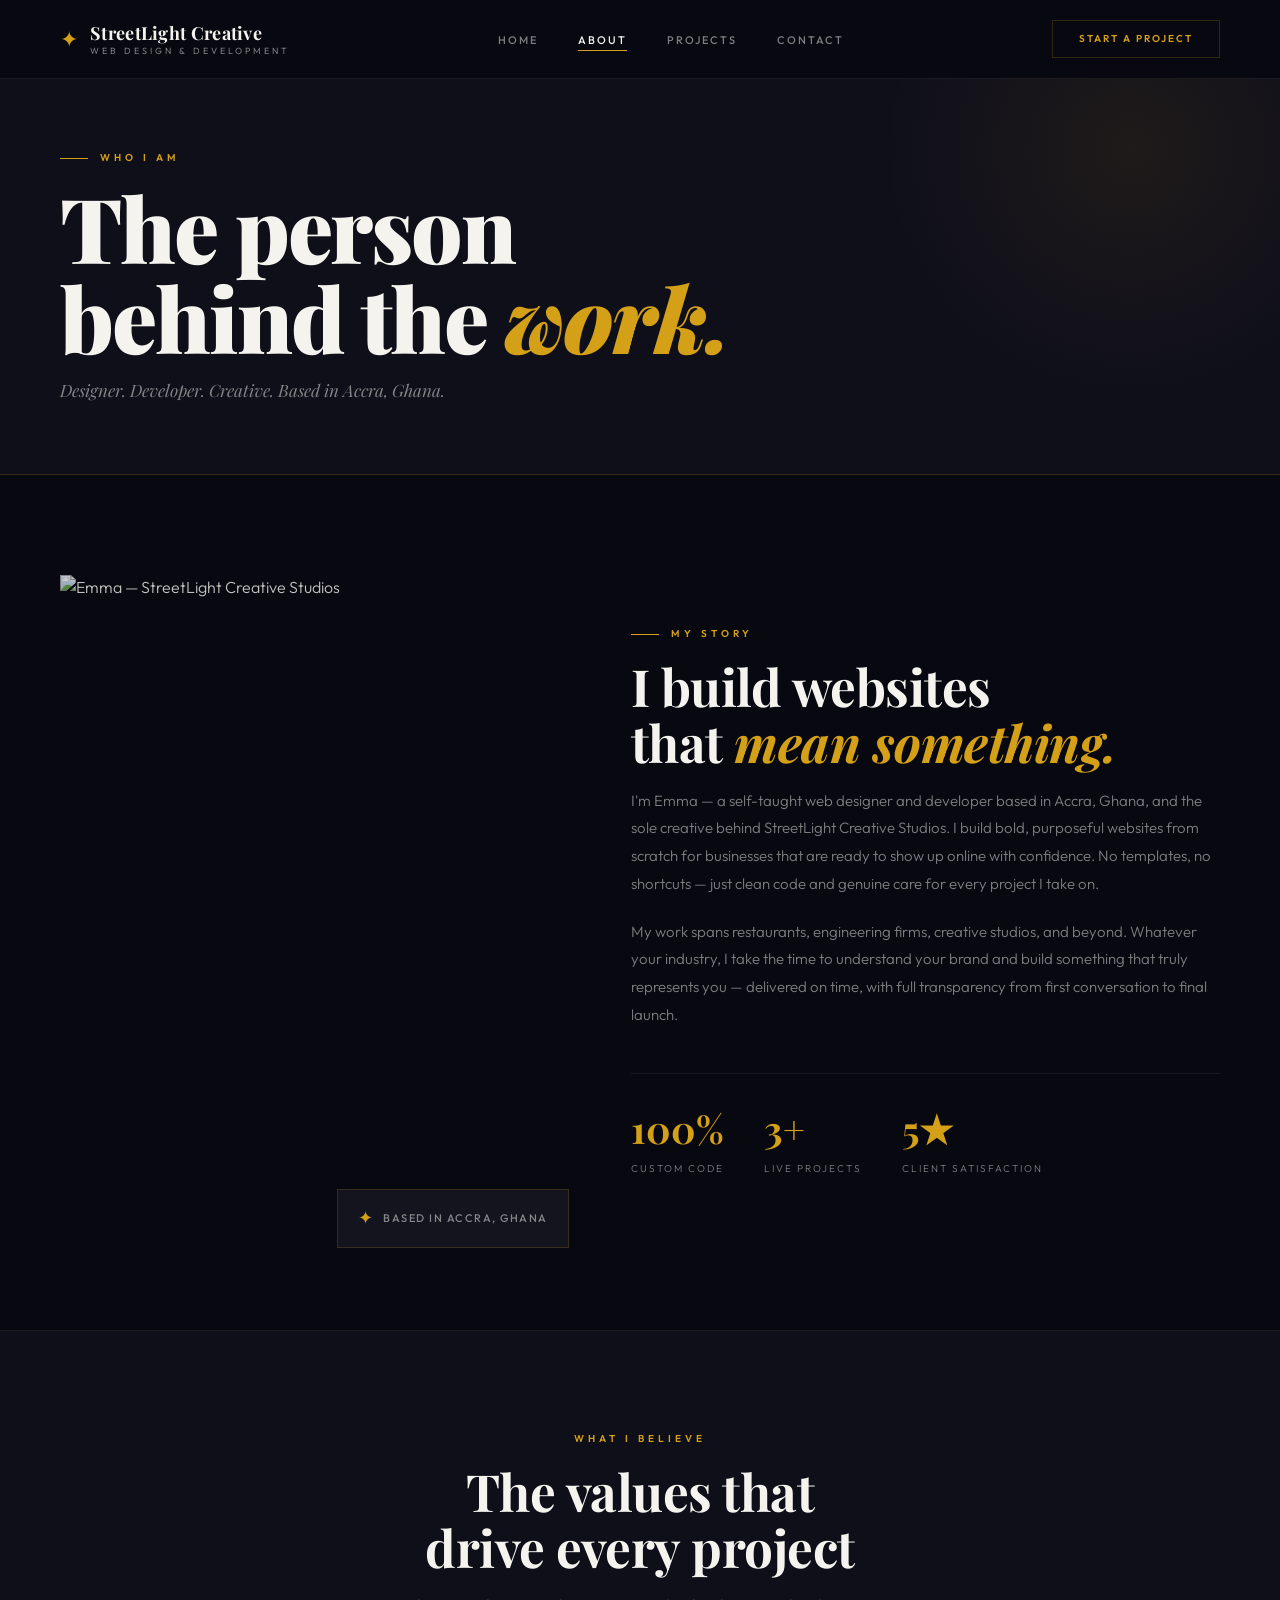
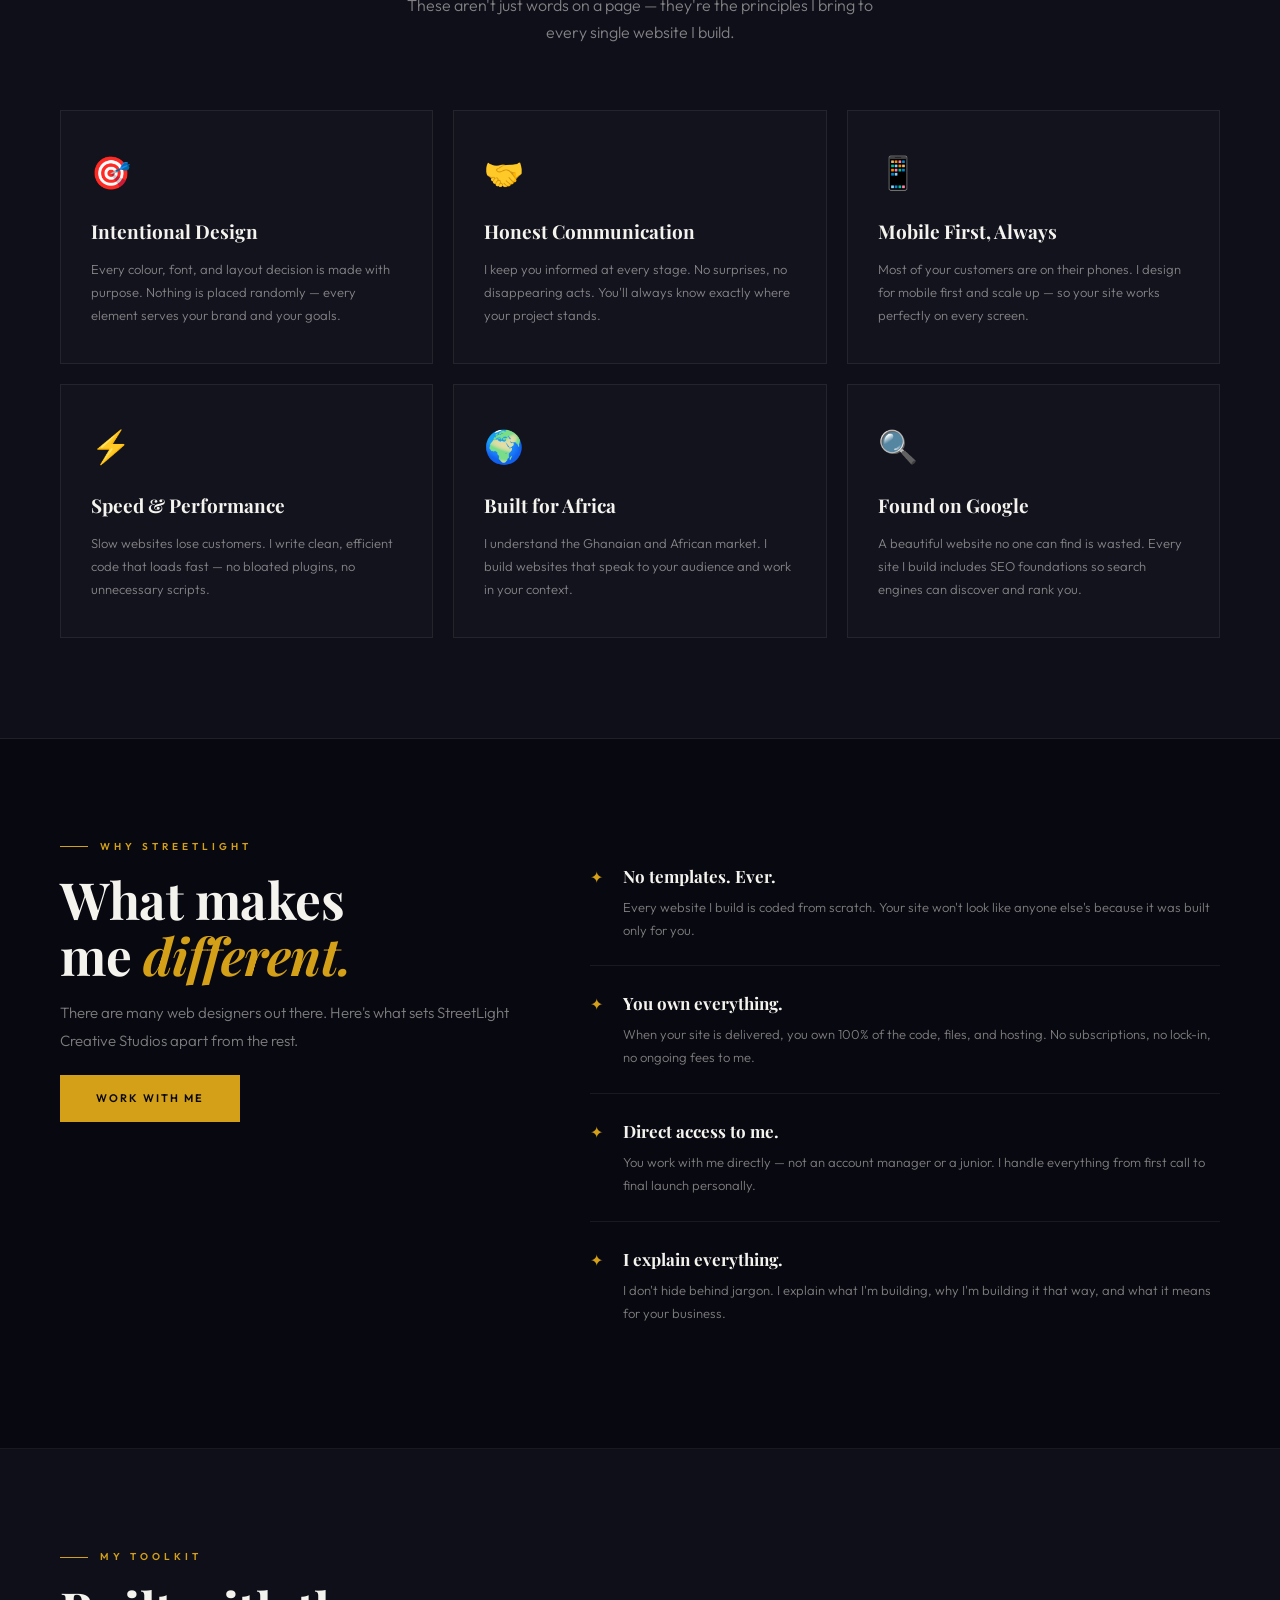
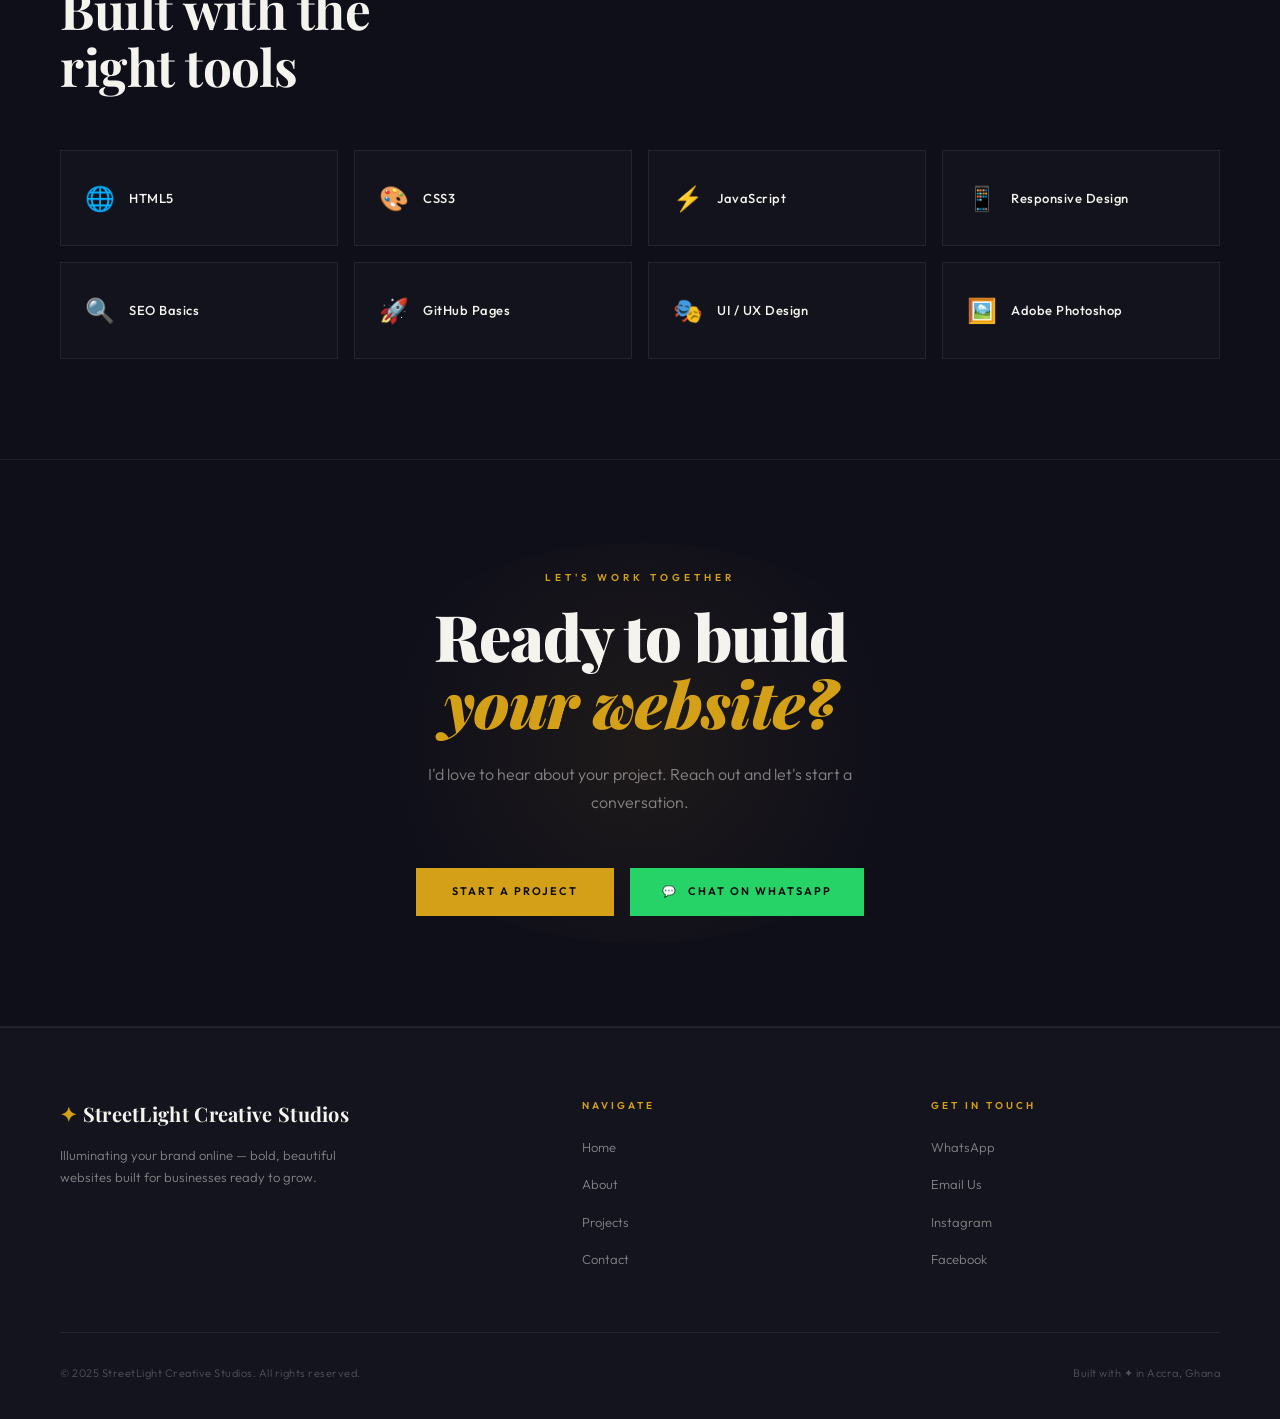
==== commit 0567565d: "Fix charset meta tag position in about.html" ====
--- a/about.html
+++ b/about.html
@@ -1,4 +1,3 @@
-<<<<<<< HEAD
 <!DOCTYPE html>
 <html lang="en">
 <head>
@@ -331,337 +330,3 @@
 
 </body>
 </html>
-=======
-<!DOCTYPE html>
-<html lang="en">
-<head>
-  <meta charset="UTF-8">
-  <meta name="viewport" content="width=device-width, initial-scale=1.0">
-  <title>About — StreetLight Creative Studios</title>
-  <meta name="description" content="Meet Emma — the solo web designer and developer behind StreetLight Creative Studios, based in Accra, Ghana.">
-  <link rel="preconnect" href="https://fonts.googleapis.com">
-  <link rel="preconnect" href="https://fonts.gstatic.com" crossorigin>
-  <link href="https://fonts.googleapis.com/css2?family=Playfair+Display:ital,wght@0,700;0,900;1,700&family=Outfit:wght@300;400;500;600&display=swap" rel="stylesheet">
-  <link rel="stylesheet" href="css/style.css">
-</head>
-<body>
-
-  <!-- ── NAVBAR ── -->
-  <nav id="navbar">
-    <div class="nav-logo" onclick="window.location.href='index.html'">
-      <span class="logo-mark">✦</span>
-      <div class="logo-text">
-        <span class="logo-main">StreetLight Creative</span>
-        <span class="logo-sub">Web Design & Development</span>
-      </div>
-    </div>
-
-    <ul class="nav-links" id="nav-links">
-      <li><a href="index.html">Home</a></li>
-      <li><a href="about.html" class="active">About</a></li>
-      <li><a href="projects.html">Projects</a></li>
-      <li><a href="contact.html">Contact</a></li>
-    </ul>
-
-    <a class="nav-cta" href="contact.html">Start a Project</a>
-
-    <div class="hamburger" id="hamburger" onclick="toggleMenu()">
-      <span></span>
-      <span></span>
-      <span></span>
-    </div>
-  </nav>
-
-
-  <!-- ── PAGE HERO ── -->
-  <div class="page-hero">
-    <p class="section-label">Who I Am</p>
-    <h1 class="page-hero-title">The person<br>behind the <em>work.</em></h1>
-    <p class="page-hero-sub">Designer. Developer. Creative. Based in Accra, Ghana.</p>
-  </div>
-
-
-  <!-- ── INTRO SECTION ── -->
-  <section class="about-intro">
-
-    <div class="about-intro-img">
-      <img
-        src="https://images.unsplash.com/photo-1507003211169-0a1dd7228f2d?w=800&q=80"
-        alt="Emma — StreetLight Creative Studios"
-      >
-      <div class="about-intro-img-overlay"></div>
-      <div class="about-intro-badge">
-        <span class="badge-num">✦</span>
-        <span class="badge-lbl">Based in Accra, Ghana</span>
-      </div>
-    </div>
-
-    <div class="about-intro-text">
-      <p class="section-label">My Story</p>
-      <h2 class="section-title">
-        I build websites<br>that <em>mean something.</em>
-      </h2>
-
-      <p class="about-para">
-        I'm Emma — a self-taught web designer and developer based in Accra, Ghana,
-        and the sole creative behind StreetLight Creative Studios. I build bold,
-        purposeful websites from scratch for businesses that are ready to show up
-        online with confidence. No templates, no shortcuts — just clean code and
-        genuine care for every project I take on.
-      </p>
-
-      <p class="about-para">
-        My work spans restaurants, engineering firms, creative studios, and beyond.
-        Whatever your industry, I take the time to understand your brand and build
-        something that truly represents you — delivered on time, with full
-        transparency from first conversation to final launch.
-      </p>
-
-      <div class="about-stats">
-        <div class="about-stat">
-          <span class="about-stat-num">100%</span>
-          <span class="about-stat-lbl">Custom Code</span>
-        </div>
-        <div class="about-stat">
-          <span class="about-stat-num">3+</span>
-          <span class="about-stat-lbl">Live Projects</span>
-        </div>
-        <div class="about-stat">
-          <span class="about-stat-num">5★</span>
-          <span class="about-stat-lbl">Client Satisfaction</span>
-        </div>
-      </div>
-    </div>
-
-  </section>
-
-
-  <!-- ── VALUES ── -->
-  <section class="values-section">
-
-    <div class="values-header">
-      <p class="section-label">What I Believe</p>
-      <h2 class="section-title">The values that<br>drive every project</h2>
-      <p class="section-sub">
-        These aren't just words on a page — they're the principles
-        I bring to every single website I build.
-      </p>
-    </div>
-
-    <div class="values-grid">
-
-      <div class="value-card">
-        <span class="value-icon">🎯</span>
-        <h3>Intentional Design</h3>
-        <p>Every colour, font, and layout decision is made with purpose. Nothing is placed randomly — every element serves your brand and your goals.</p>
-      </div>
-
-      <div class="value-card">
-        <span class="value-icon">🤝</span>
-        <h3>Honest Communication</h3>
-        <p>I keep you informed at every stage. No surprises, no disappearing acts. You'll always know exactly where your project stands.</p>
-      </div>
-
-      <div class="value-card">
-        <span class="value-icon">📱</span>
-        <h3>Mobile First, Always</h3>
-        <p>Most of your customers are on their phones. I design for mobile first and scale up — so your site works perfectly on every screen.</p>
-      </div>
-
-      <div class="value-card">
-        <span class="value-icon">⚡</span>
-        <h3>Speed & Performance</h3>
-        <p>Slow websites lose customers. I write clean, efficient code that loads fast — no bloated plugins, no unnecessary scripts.</p>
-      </div>
-
-      <div class="value-card">
-        <span class="value-icon">🌍</span>
-        <h3>Built for Africa</h3>
-        <p>I understand the Ghanaian and African market. I build websites that speak to your audience and work in your context.</p>
-      </div>
-
-      <div class="value-card">
-        <span class="value-icon">🔍</span>
-        <h3>Found on Google</h3>
-        <p>A beautiful website no one can find is wasted. Every site I build includes SEO foundations so search engines can discover and rank you.</p>
-      </div>
-
-    </div>
-
-  </section>
-
-
-  <!-- ── WHAT MAKES ME DIFFERENT ── -->
-  <section class="different-section">
-
-    <div class="different-left">
-      <p class="section-label">Why StreetLight</p>
-      <h2 class="section-title">What makes<br>me <em>different.</em></h2>
-      <p class="about-para">
-        There are many web designers out there. Here's what sets
-        StreetLight Creative Studios apart from the rest.
-      </p>
-      <a href="contact.html" class="btn-primary">Work With Me</a>
-    </div>
-
-    <div class="different-right">
-
-      <div class="diff-item">
-        <div class="diff-check">✦</div>
-        <div>
-          <h4>No templates. Ever.</h4>
-          <p>Every website I build is coded from scratch. Your site won't look like anyone else's because it was built only for you.</p>
-        </div>
-      </div>
-
-      <div class="diff-item">
-        <div class="diff-check">✦</div>
-        <div>
-          <h4>You own everything.</h4>
-          <p>When your site is delivered, you own 100% of the code, files, and hosting. No subscriptions, no lock-in, no ongoing fees to me.</p>
-        </div>
-      </div>
-
-      <div class="diff-item">
-        <div class="diff-check">✦</div>
-        <div>
-          <h4>Direct access to me.</h4>
-          <p>You work with me directly — not an account manager or a junior. I handle everything from first call to final launch personally.</p>
-        </div>
-      </div>
-
-      <div class="diff-item">
-        <div class="diff-check">✦</div>
-        <div>
-          <h4>I explain everything.</h4>
-          <p>I don't hide behind jargon. I explain what I'm building, why I'm building it that way, and what it means for your business.</p>
-        </div>
-      </div>
-
-    </div>
-
-  </section>
-
-
-  <!-- ── SKILLS ── -->
-  <section class="skills-section">
-
-    <div class="skills-header">
-      <p class="section-label">My Toolkit</p>
-      <h2 class="section-title">Built with the<br>right tools</h2>
-    </div>
-
-    <div class="skills-grid">
-
-      <div class="skill-item">
-        <span class="skill-icon">🌐</span>
-        <span class="skill-name">HTML5</span>
-      </div>
-
-      <div class="skill-item">
-        <span class="skill-icon">🎨</span>
-        <span class="skill-name">CSS3</span>
-      </div>
-
-      <div class="skill-item">
-        <span class="skill-icon">⚡</span>
-        <span class="skill-name">JavaScript</span>
-      </div>
-
-      <div class="skill-item">
-        <span class="skill-icon">📱</span>
-        <span class="skill-name">Responsive Design</span>
-      </div>
-
-      <div class="skill-item">
-        <span class="skill-icon">🔍</span>
-        <span class="skill-name">SEO Basics</span>
-      </div>
-
-      <div class="skill-item">
-        <span class="skill-icon">🚀</span>
-        <span class="skill-name">GitHub Pages</span>
-      </div>
-
-      <div class="skill-item">
-        <span class="skill-icon">🎭</span>
-        <span class="skill-name">UI / UX Design</span>
-      </div>
-
-      <div class="skill-item">
-        <span class="skill-icon">🖼️</span>
-        <span class="skill-name">Adobe Photoshop</span>
-      </div>
-
-    </div>
-
-  </section>
-
-
-  <!-- ── CTA ── -->
-  <section class="cta-section">
-    <div class="cta-inner">
-      <p class="section-label section-label--center">Let's Work Together</p>
-      <h2 class="cta-title">
-        Ready to build<br>
-        <em>your website?</em>
-      </h2>
-      <p class="cta-sub">
-        I'd love to hear about your project.
-        Reach out and let's start a conversation.
-      </p>
-      <div class="cta-buttons">
-        <a class="btn-primary" href="contact.html">Start a Project</a>
-        <a class="whatsapp-btn" href="https://wa.me/233207918365" target="_blank" rel="noopener noreferrer">
-          <span>💬</span> Chat on WhatsApp
-        </a>
-      </div>
-    </div>
-  </section>
-
-
-  <!-- ── FOOTER ── -->
-  <footer>
-    <div class="footer-top">
-      <div class="footer-brand">
-        <div class="footer-brand-name">
-          <span class="footer-mark">✦</span> StreetLight Creative Studios
-        </div>
-        <p class="footer-desc">
-          Illuminating your brand online — bold, beautiful websites
-          built for businesses ready to grow.
-        </p>
-      </div>
-
-      <div class="footer-col">
-        <h4>Navigate</h4>
-        <ul>
-          <li><a href="index.html">Home</a></li>
-          <li><a href="about.html">About</a></li>
-          <li><a href="projects.html">Projects</a></li>
-          <li><a href="contact.html">Contact</a></li>
-        </ul>
-      </div>
-
-      <div class="footer-col">
-        <h4>Get in Touch</h4>
-        <ul>
-          <li><a href="https://wa.me/233207918365" target="_blank" rel="noopener noreferrer">WhatsApp</a></li>
-          <li><a href="mailto:hello@streetlightcreativestudios.com">Email Us</a></li>
-          <li><a href="#">Instagram</a></li>
-          <li><a href="#">Facebook</a></li>
-        </ul>
-      </div>
-    </div>
-
-    <div class="footer-bottom">
-      <span>© 2025 StreetLight Creative Studios. All rights reserved.</span>
-      <span>Built with ✦ in Accra, Ghana</span>
-    </div>
-  </footer>
-
-  <script src="js/main.js"></script>
-
-</body>
-</html>
->>>>>>> a6048e450ed57b4c9ad1a2fa44144e5607c40eaa
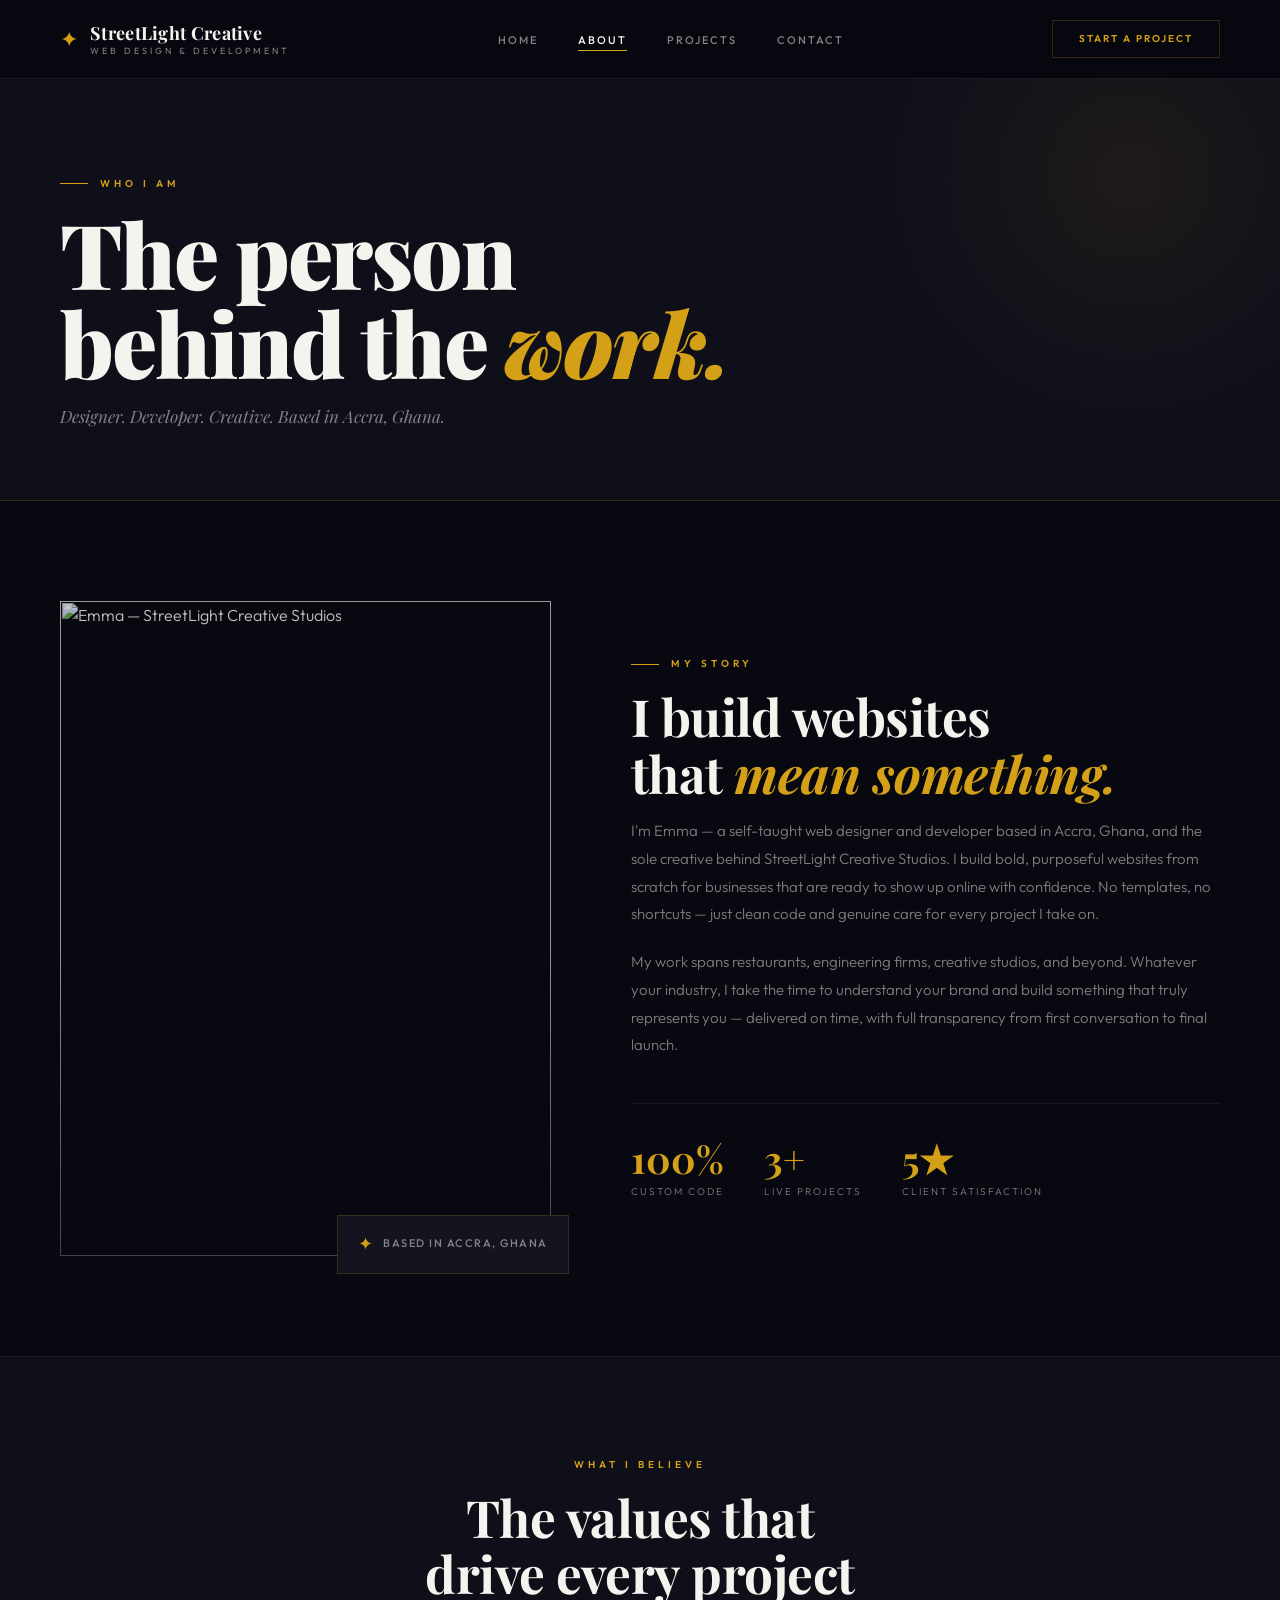
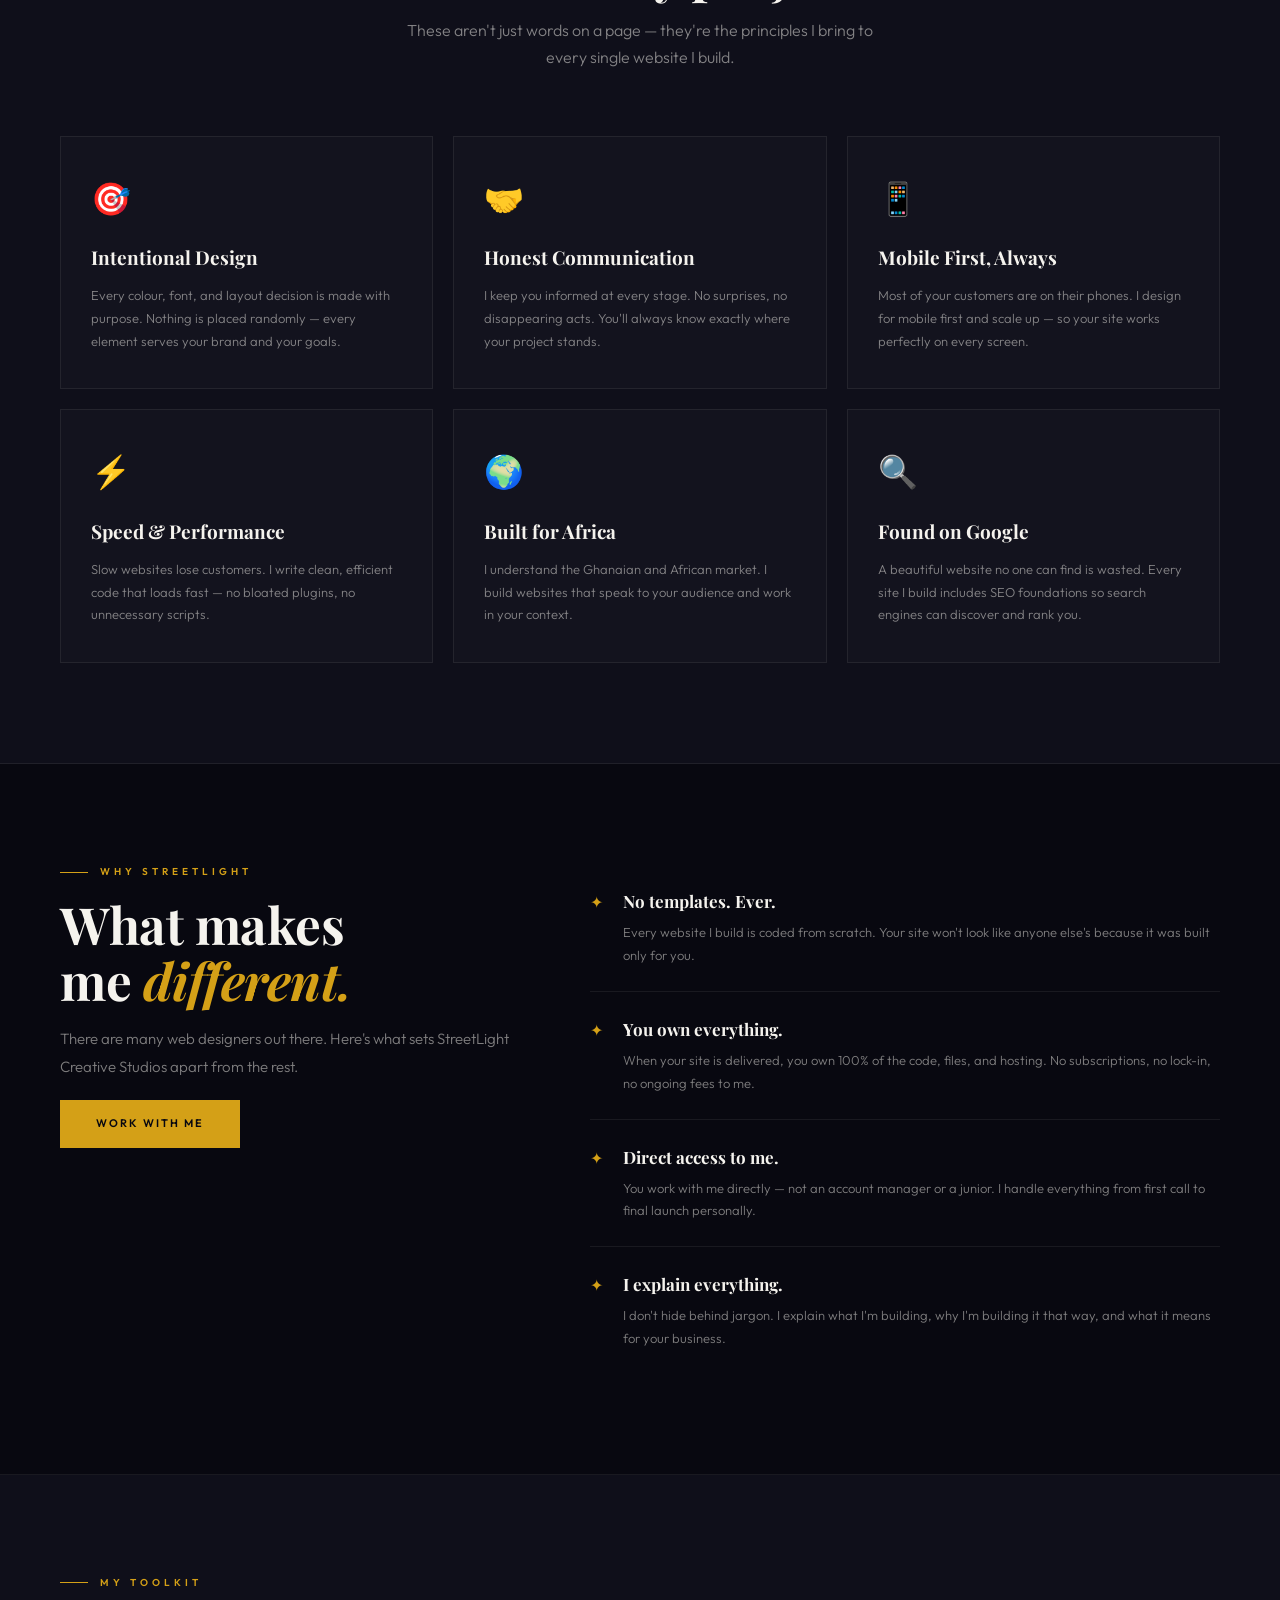
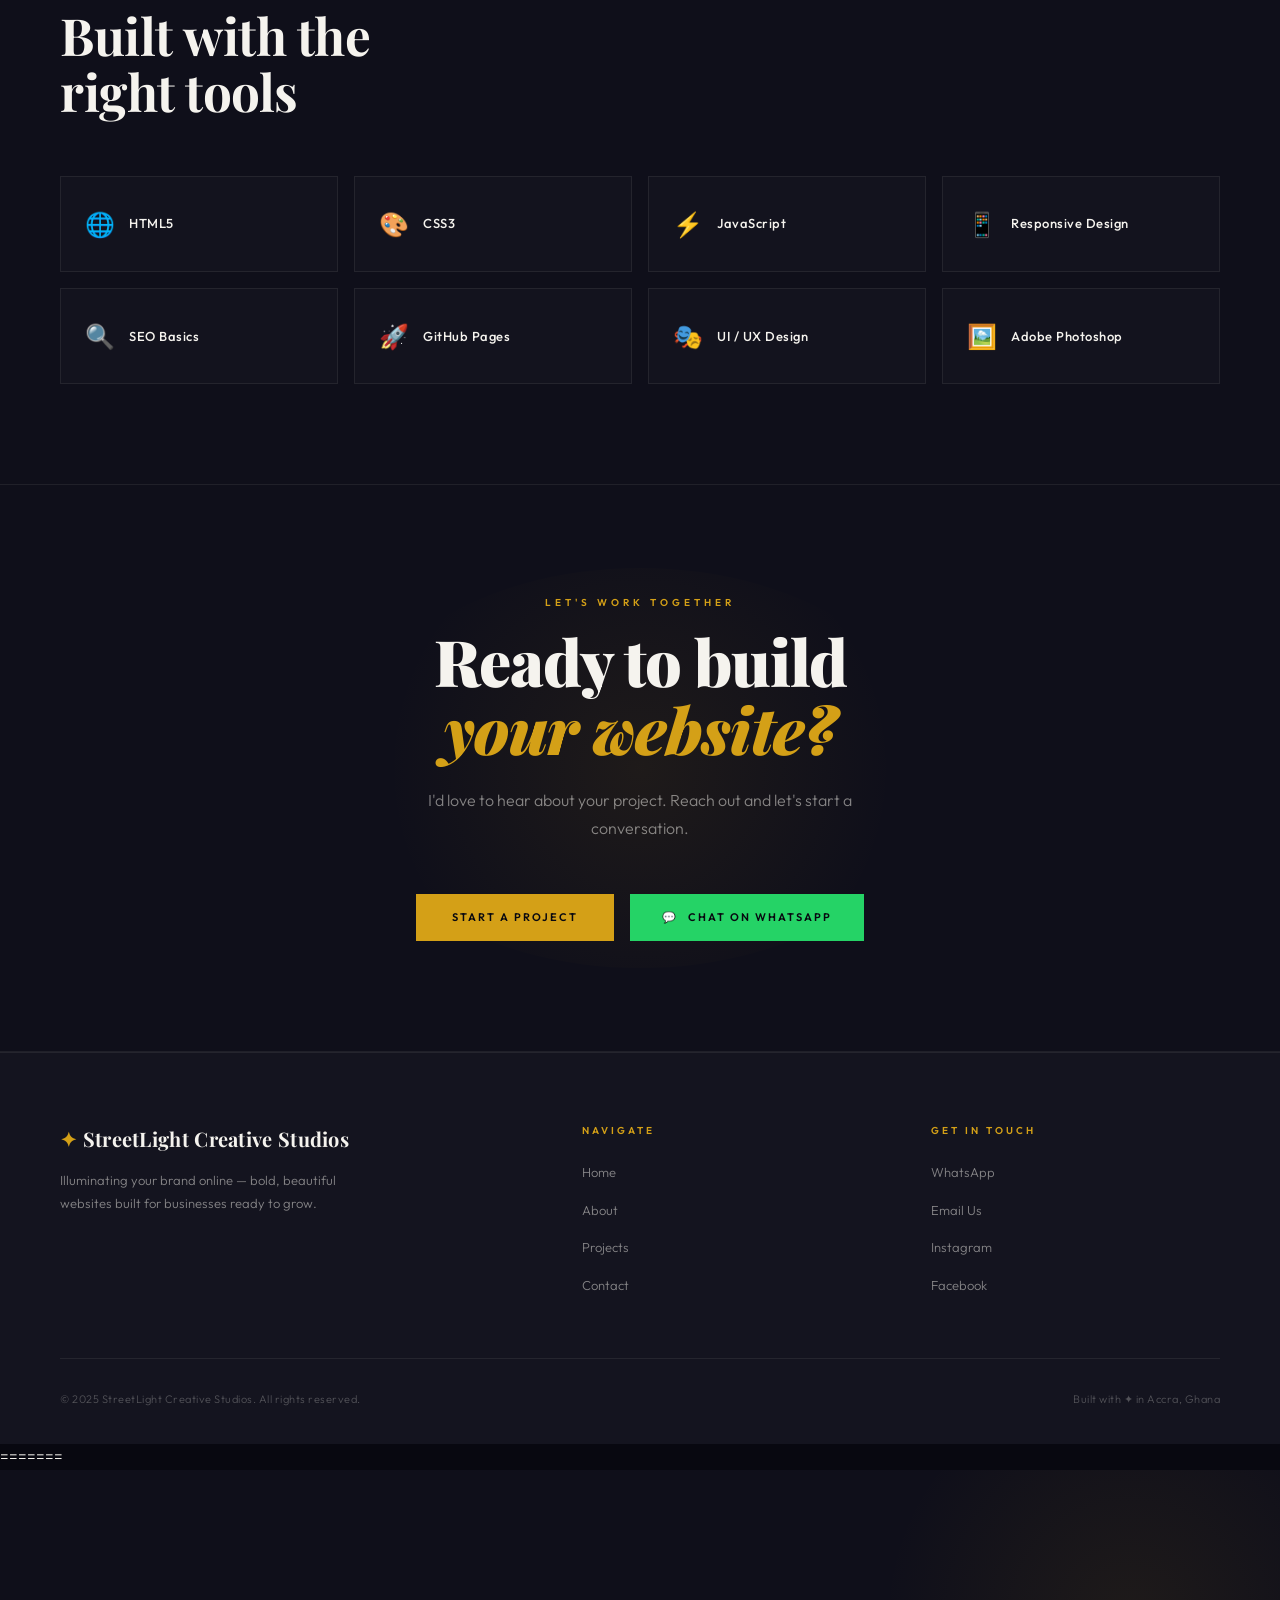
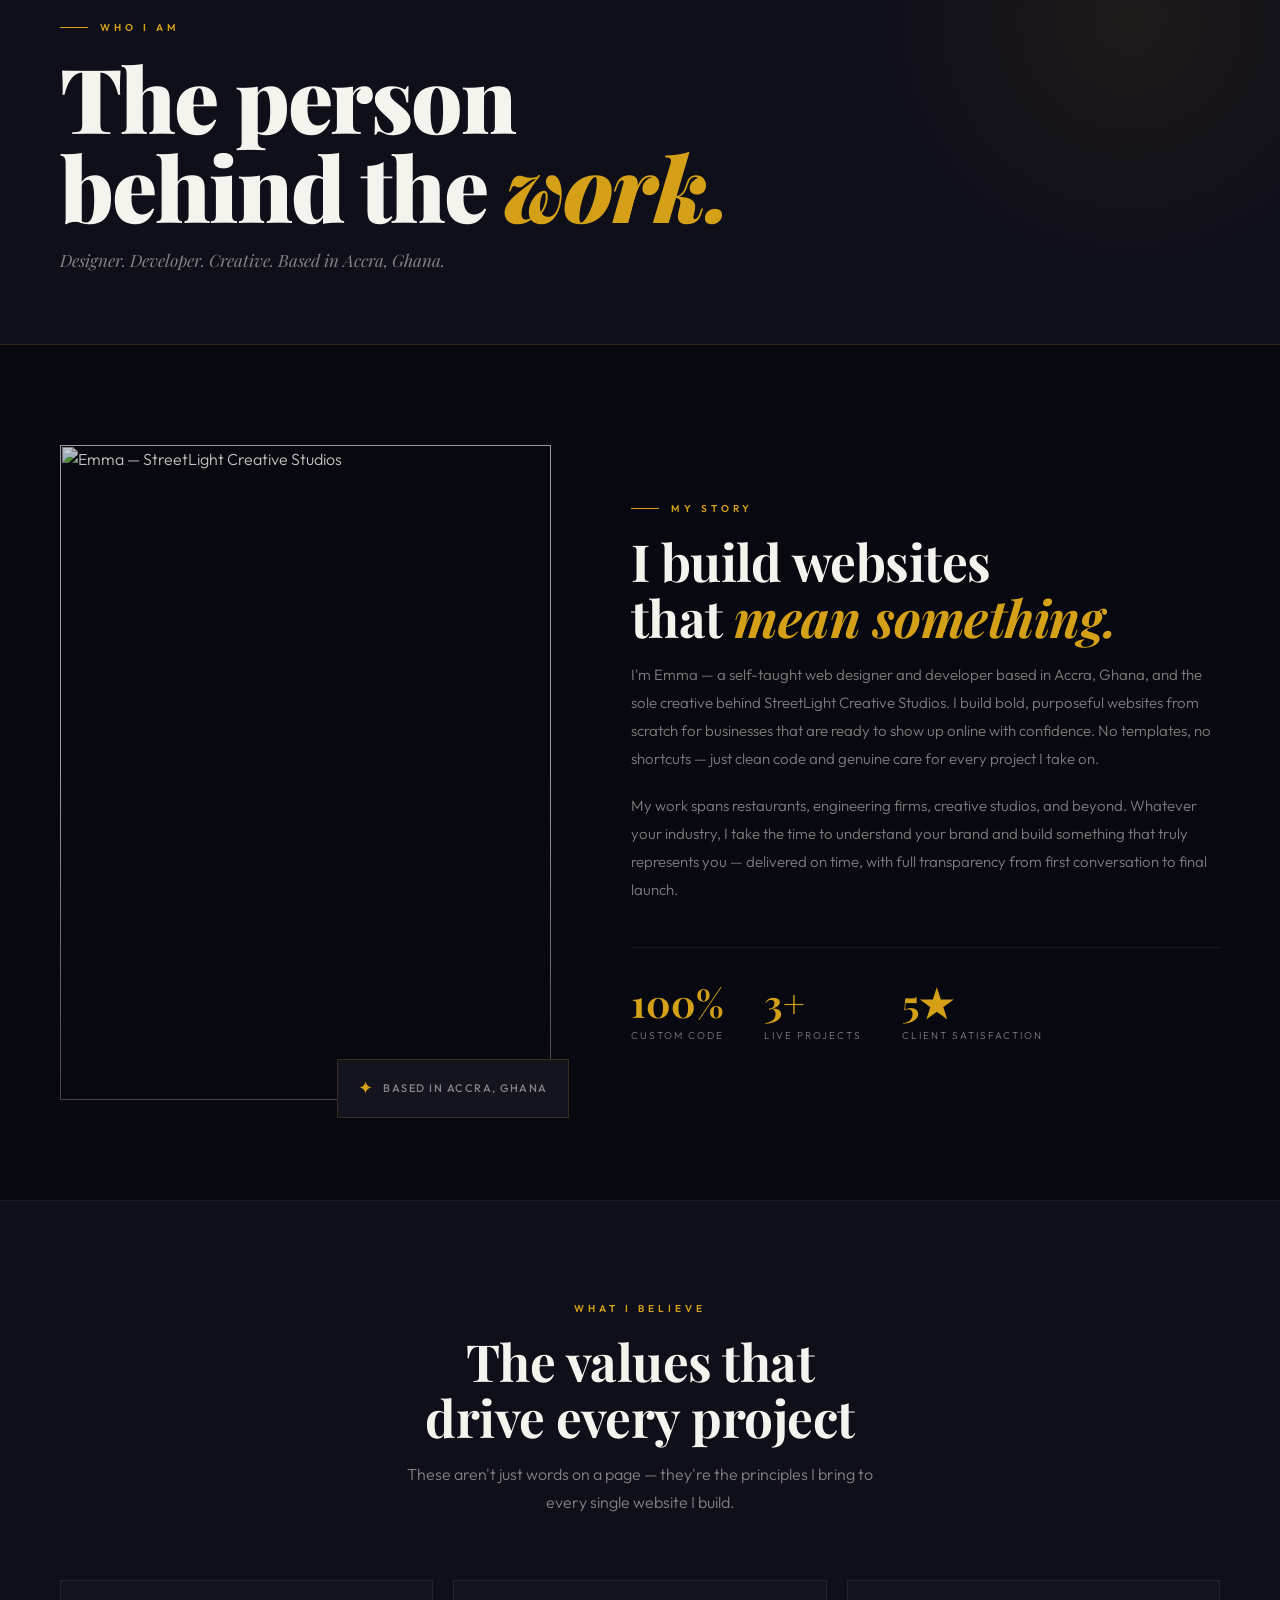
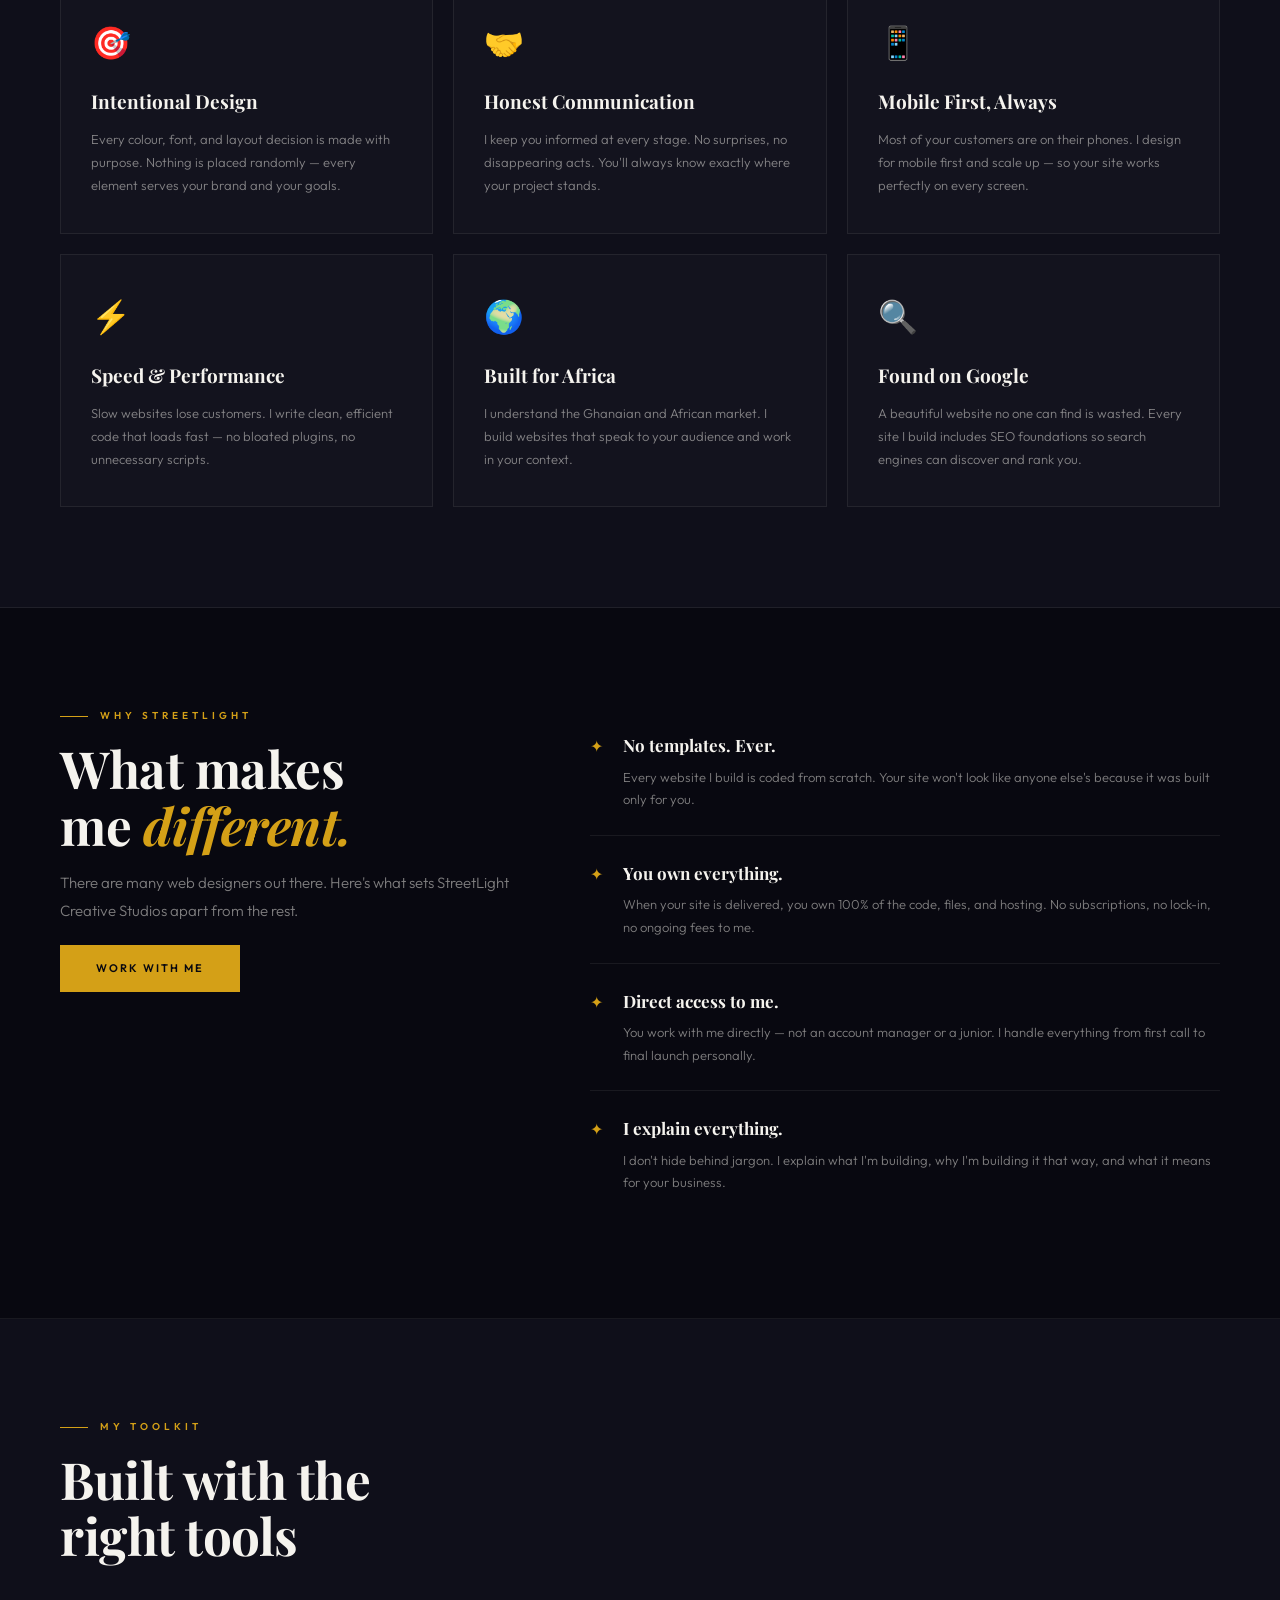
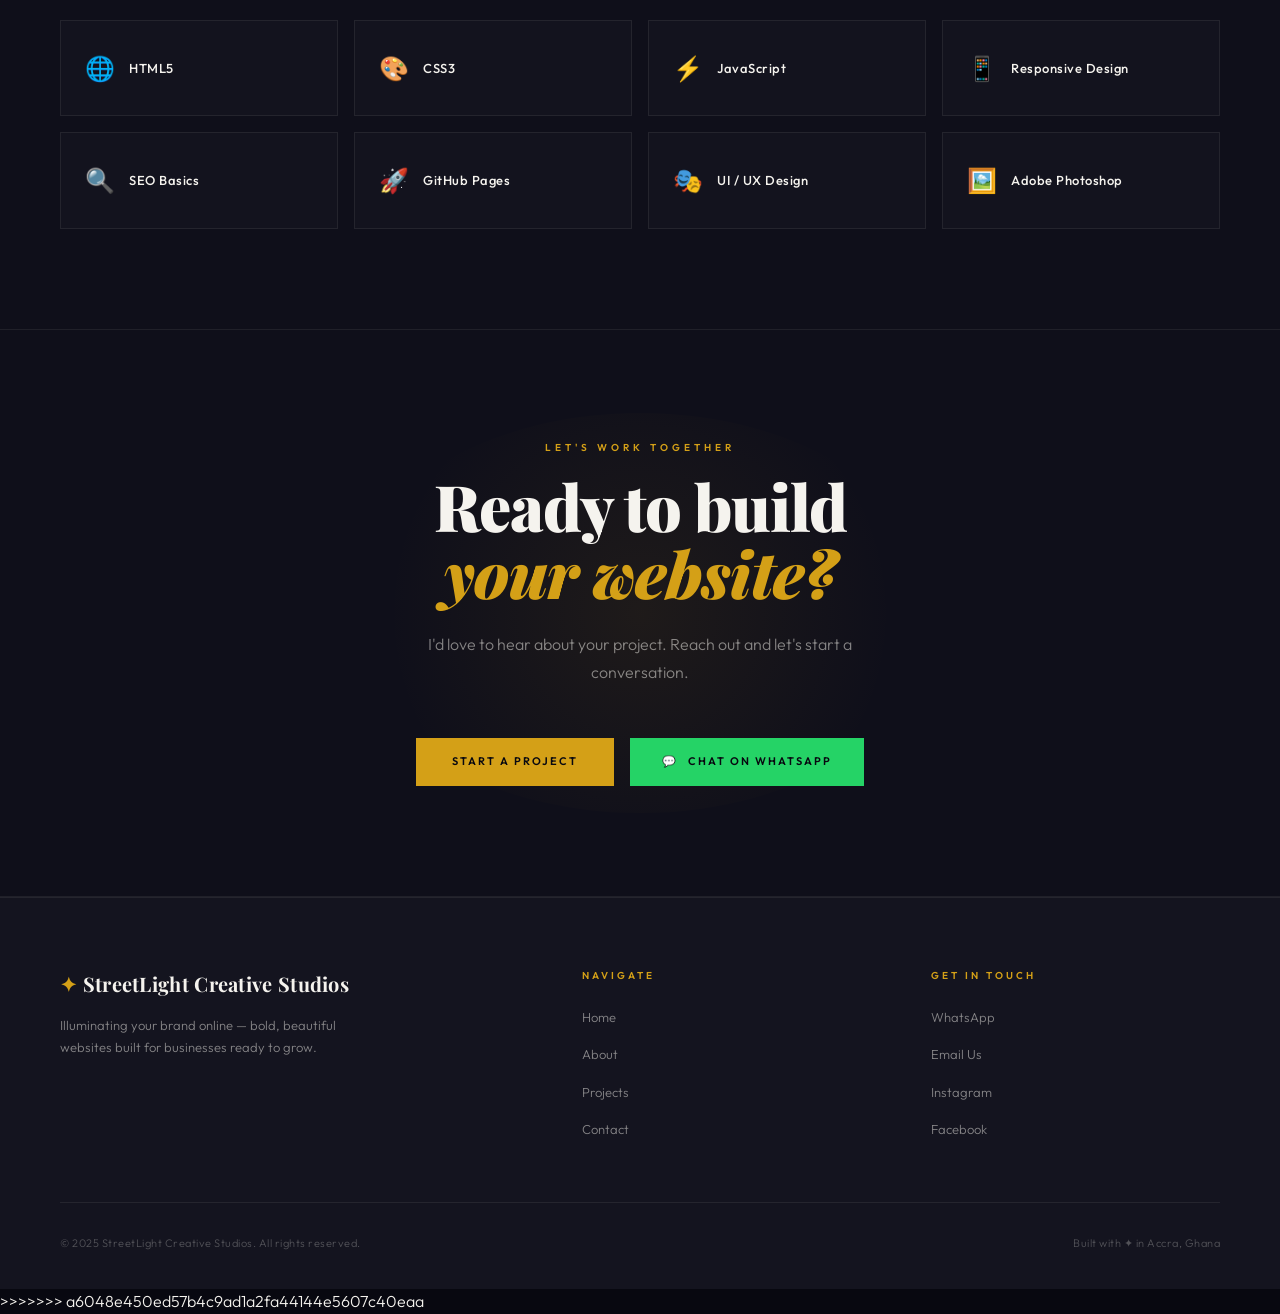
==== commit 426ecba0: "Revert "Fix charset meta tag position in about.html" This reverts commit 0567565d21fdeea3326b1e1b7df" ====
--- a/about.html
+++ b/about.html
@@ -1,3 +1,4 @@
+<<<<<<< HEAD
 <!DOCTYPE html>
 <html lang="en">
 <head>
@@ -330,3 +331,337 @@
 
 </body>
 </html>
+=======
+<!DOCTYPE html>
+<html lang="en">
+<head>
+  <meta charset="UTF-8">
+  <meta name="viewport" content="width=device-width, initial-scale=1.0">
+  <title>About — StreetLight Creative Studios</title>
+  <meta name="description" content="Meet Emma — the solo web designer and developer behind StreetLight Creative Studios, based in Accra, Ghana.">
+  <link rel="preconnect" href="https://fonts.googleapis.com">
+  <link rel="preconnect" href="https://fonts.gstatic.com" crossorigin>
+  <link href="https://fonts.googleapis.com/css2?family=Playfair+Display:ital,wght@0,700;0,900;1,700&family=Outfit:wght@300;400;500;600&display=swap" rel="stylesheet">
+  <link rel="stylesheet" href="css/style.css">
+</head>
+<body>
+
+  <!-- ── NAVBAR ── -->
+  <nav id="navbar">
+    <div class="nav-logo" onclick="window.location.href='index.html'">
+      <span class="logo-mark">✦</span>
+      <div class="logo-text">
+        <span class="logo-main">StreetLight Creative</span>
+        <span class="logo-sub">Web Design & Development</span>
+      </div>
+    </div>
+
+    <ul class="nav-links" id="nav-links">
+      <li><a href="index.html">Home</a></li>
+      <li><a href="about.html" class="active">About</a></li>
+      <li><a href="projects.html">Projects</a></li>
+      <li><a href="contact.html">Contact</a></li>
+    </ul>
+
+    <a class="nav-cta" href="contact.html">Start a Project</a>
+
+    <div class="hamburger" id="hamburger" onclick="toggleMenu()">
+      <span></span>
+      <span></span>
+      <span></span>
+    </div>
+  </nav>
+
+
+  <!-- ── PAGE HERO ── -->
+  <div class="page-hero">
+    <p class="section-label">Who I Am</p>
+    <h1 class="page-hero-title">The person<br>behind the <em>work.</em></h1>
+    <p class="page-hero-sub">Designer. Developer. Creative. Based in Accra, Ghana.</p>
+  </div>
+
+
+  <!-- ── INTRO SECTION ── -->
+  <section class="about-intro">
+
+    <div class="about-intro-img">
+      <img
+        src="https://images.unsplash.com/photo-1507003211169-0a1dd7228f2d?w=800&q=80"
+        alt="Emma — StreetLight Creative Studios"
+      >
+      <div class="about-intro-img-overlay"></div>
+      <div class="about-intro-badge">
+        <span class="badge-num">✦</span>
+        <span class="badge-lbl">Based in Accra, Ghana</span>
+      </div>
+    </div>
+
+    <div class="about-intro-text">
+      <p class="section-label">My Story</p>
+      <h2 class="section-title">
+        I build websites<br>that <em>mean something.</em>
+      </h2>
+
+      <p class="about-para">
+        I'm Emma — a self-taught web designer and developer based in Accra, Ghana,
+        and the sole creative behind StreetLight Creative Studios. I build bold,
+        purposeful websites from scratch for businesses that are ready to show up
+        online with confidence. No templates, no shortcuts — just clean code and
+        genuine care for every project I take on.
+      </p>
+
+      <p class="about-para">
+        My work spans restaurants, engineering firms, creative studios, and beyond.
+        Whatever your industry, I take the time to understand your brand and build
+        something that truly represents you — delivered on time, with full
+        transparency from first conversation to final launch.
+      </p>
+
+      <div class="about-stats">
+        <div class="about-stat">
+          <span class="about-stat-num">100%</span>
+          <span class="about-stat-lbl">Custom Code</span>
+        </div>
+        <div class="about-stat">
+          <span class="about-stat-num">3+</span>
+          <span class="about-stat-lbl">Live Projects</span>
+        </div>
+        <div class="about-stat">
+          <span class="about-stat-num">5★</span>
+          <span class="about-stat-lbl">Client Satisfaction</span>
+        </div>
+      </div>
+    </div>
+
+  </section>
+
+
+  <!-- ── VALUES ── -->
+  <section class="values-section">
+
+    <div class="values-header">
+      <p class="section-label">What I Believe</p>
+      <h2 class="section-title">The values that<br>drive every project</h2>
+      <p class="section-sub">
+        These aren't just words on a page — they're the principles
+        I bring to every single website I build.
+      </p>
+    </div>
+
+    <div class="values-grid">
+
+      <div class="value-card">
+        <span class="value-icon">🎯</span>
+        <h3>Intentional Design</h3>
+        <p>Every colour, font, and layout decision is made with purpose. Nothing is placed randomly — every element serves your brand and your goals.</p>
+      </div>
+
+      <div class="value-card">
+        <span class="value-icon">🤝</span>
+        <h3>Honest Communication</h3>
+        <p>I keep you informed at every stage. No surprises, no disappearing acts. You'll always know exactly where your project stands.</p>
+      </div>
+
+      <div class="value-card">
+        <span class="value-icon">📱</span>
+        <h3>Mobile First, Always</h3>
+        <p>Most of your customers are on their phones. I design for mobile first and scale up — so your site works perfectly on every screen.</p>
+      </div>
+
+      <div class="value-card">
+        <span class="value-icon">⚡</span>
+        <h3>Speed & Performance</h3>
+        <p>Slow websites lose customers. I write clean, efficient code that loads fast — no bloated plugins, no unnecessary scripts.</p>
+      </div>
+
+      <div class="value-card">
+        <span class="value-icon">🌍</span>
+        <h3>Built for Africa</h3>
+        <p>I understand the Ghanaian and African market. I build websites that speak to your audience and work in your context.</p>
+      </div>
+
+      <div class="value-card">
+        <span class="value-icon">🔍</span>
+        <h3>Found on Google</h3>
+        <p>A beautiful website no one can find is wasted. Every site I build includes SEO foundations so search engines can discover and rank you.</p>
+      </div>
+
+    </div>
+
+  </section>
+
+
+  <!-- ── WHAT MAKES ME DIFFERENT ── -->
+  <section class="different-section">
+
+    <div class="different-left">
+      <p class="section-label">Why StreetLight</p>
+      <h2 class="section-title">What makes<br>me <em>different.</em></h2>
+      <p class="about-para">
+        There are many web designers out there. Here's what sets
+        StreetLight Creative Studios apart from the rest.
+      </p>
+      <a href="contact.html" class="btn-primary">Work With Me</a>
+    </div>
+
+    <div class="different-right">
+
+      <div class="diff-item">
+        <div class="diff-check">✦</div>
+        <div>
+          <h4>No templates. Ever.</h4>
+          <p>Every website I build is coded from scratch. Your site won't look like anyone else's because it was built only for you.</p>
+        </div>
+      </div>
+
+      <div class="diff-item">
+        <div class="diff-check">✦</div>
+        <div>
+          <h4>You own everything.</h4>
+          <p>When your site is delivered, you own 100% of the code, files, and hosting. No subscriptions, no lock-in, no ongoing fees to me.</p>
+        </div>
+      </div>
+
+      <div class="diff-item">
+        <div class="diff-check">✦</div>
+        <div>
+          <h4>Direct access to me.</h4>
+          <p>You work with me directly — not an account manager or a junior. I handle everything from first call to final launch personally.</p>
+        </div>
+      </div>
+
+      <div class="diff-item">
+        <div class="diff-check">✦</div>
+        <div>
+          <h4>I explain everything.</h4>
+          <p>I don't hide behind jargon. I explain what I'm building, why I'm building it that way, and what it means for your business.</p>
+        </div>
+      </div>
+
+    </div>
+
+  </section>
+
+
+  <!-- ── SKILLS ── -->
+  <section class="skills-section">
+
+    <div class="skills-header">
+      <p class="section-label">My Toolkit</p>
+      <h2 class="section-title">Built with the<br>right tools</h2>
+    </div>
+
+    <div class="skills-grid">
+
+      <div class="skill-item">
+        <span class="skill-icon">🌐</span>
+        <span class="skill-name">HTML5</span>
+      </div>
+
+      <div class="skill-item">
+        <span class="skill-icon">🎨</span>
+        <span class="skill-name">CSS3</span>
+      </div>
+
+      <div class="skill-item">
+        <span class="skill-icon">⚡</span>
+        <span class="skill-name">JavaScript</span>
+      </div>
+
+      <div class="skill-item">
+        <span class="skill-icon">📱</span>
+        <span class="skill-name">Responsive Design</span>
+      </div>
+
+      <div class="skill-item">
+        <span class="skill-icon">🔍</span>
+        <span class="skill-name">SEO Basics</span>
+      </div>
+
+      <div class="skill-item">
+        <span class="skill-icon">🚀</span>
+        <span class="skill-name">GitHub Pages</span>
+      </div>
+
+      <div class="skill-item">
+        <span class="skill-icon">🎭</span>
+        <span class="skill-name">UI / UX Design</span>
+      </div>
+
+      <div class="skill-item">
+        <span class="skill-icon">🖼️</span>
+        <span class="skill-name">Adobe Photoshop</span>
+      </div>
+
+    </div>
+
+  </section>
+
+
+  <!-- ── CTA ── -->
+  <section class="cta-section">
+    <div class="cta-inner">
+      <p class="section-label section-label--center">Let's Work Together</p>
+      <h2 class="cta-title">
+        Ready to build<br>
+        <em>your website?</em>
+      </h2>
+      <p class="cta-sub">
+        I'd love to hear about your project.
+        Reach out and let's start a conversation.
+      </p>
+      <div class="cta-buttons">
+        <a class="btn-primary" href="contact.html">Start a Project</a>
+        <a class="whatsapp-btn" href="https://wa.me/233207918365" target="_blank" rel="noopener noreferrer">
+          <span>💬</span> Chat on WhatsApp
+        </a>
+      </div>
+    </div>
+  </section>
+
+
+  <!-- ── FOOTER ── -->
+  <footer>
+    <div class="footer-top">
+      <div class="footer-brand">
+        <div class="footer-brand-name">
+          <span class="footer-mark">✦</span> StreetLight Creative Studios
+        </div>
+        <p class="footer-desc">
+          Illuminating your brand online — bold, beautiful websites
+          built for businesses ready to grow.
+        </p>
+      </div>
+
+      <div class="footer-col">
+        <h4>Navigate</h4>
+        <ul>
+          <li><a href="index.html">Home</a></li>
+          <li><a href="about.html">About</a></li>
+          <li><a href="projects.html">Projects</a></li>
+          <li><a href="contact.html">Contact</a></li>
+        </ul>
+      </div>
+
+      <div class="footer-col">
+        <h4>Get in Touch</h4>
+        <ul>
+          <li><a href="https://wa.me/233207918365" target="_blank" rel="noopener noreferrer">WhatsApp</a></li>
+          <li><a href="mailto:hello@streetlightcreativestudios.com">Email Us</a></li>
+          <li><a href="#">Instagram</a></li>
+          <li><a href="#">Facebook</a></li>
+        </ul>
+      </div>
+    </div>
+
+    <div class="footer-bottom">
+      <span>© 2025 StreetLight Creative Studios. All rights reserved.</span>
+      <span>Built with ✦ in Accra, Ghana</span>
+    </div>
+  </footer>
+
+  <script src="js/main.js"></script>
+
+</body>
+</html>
+>>>>>>> a6048e450ed57b4c9ad1a2fa44144e5607c40eaa
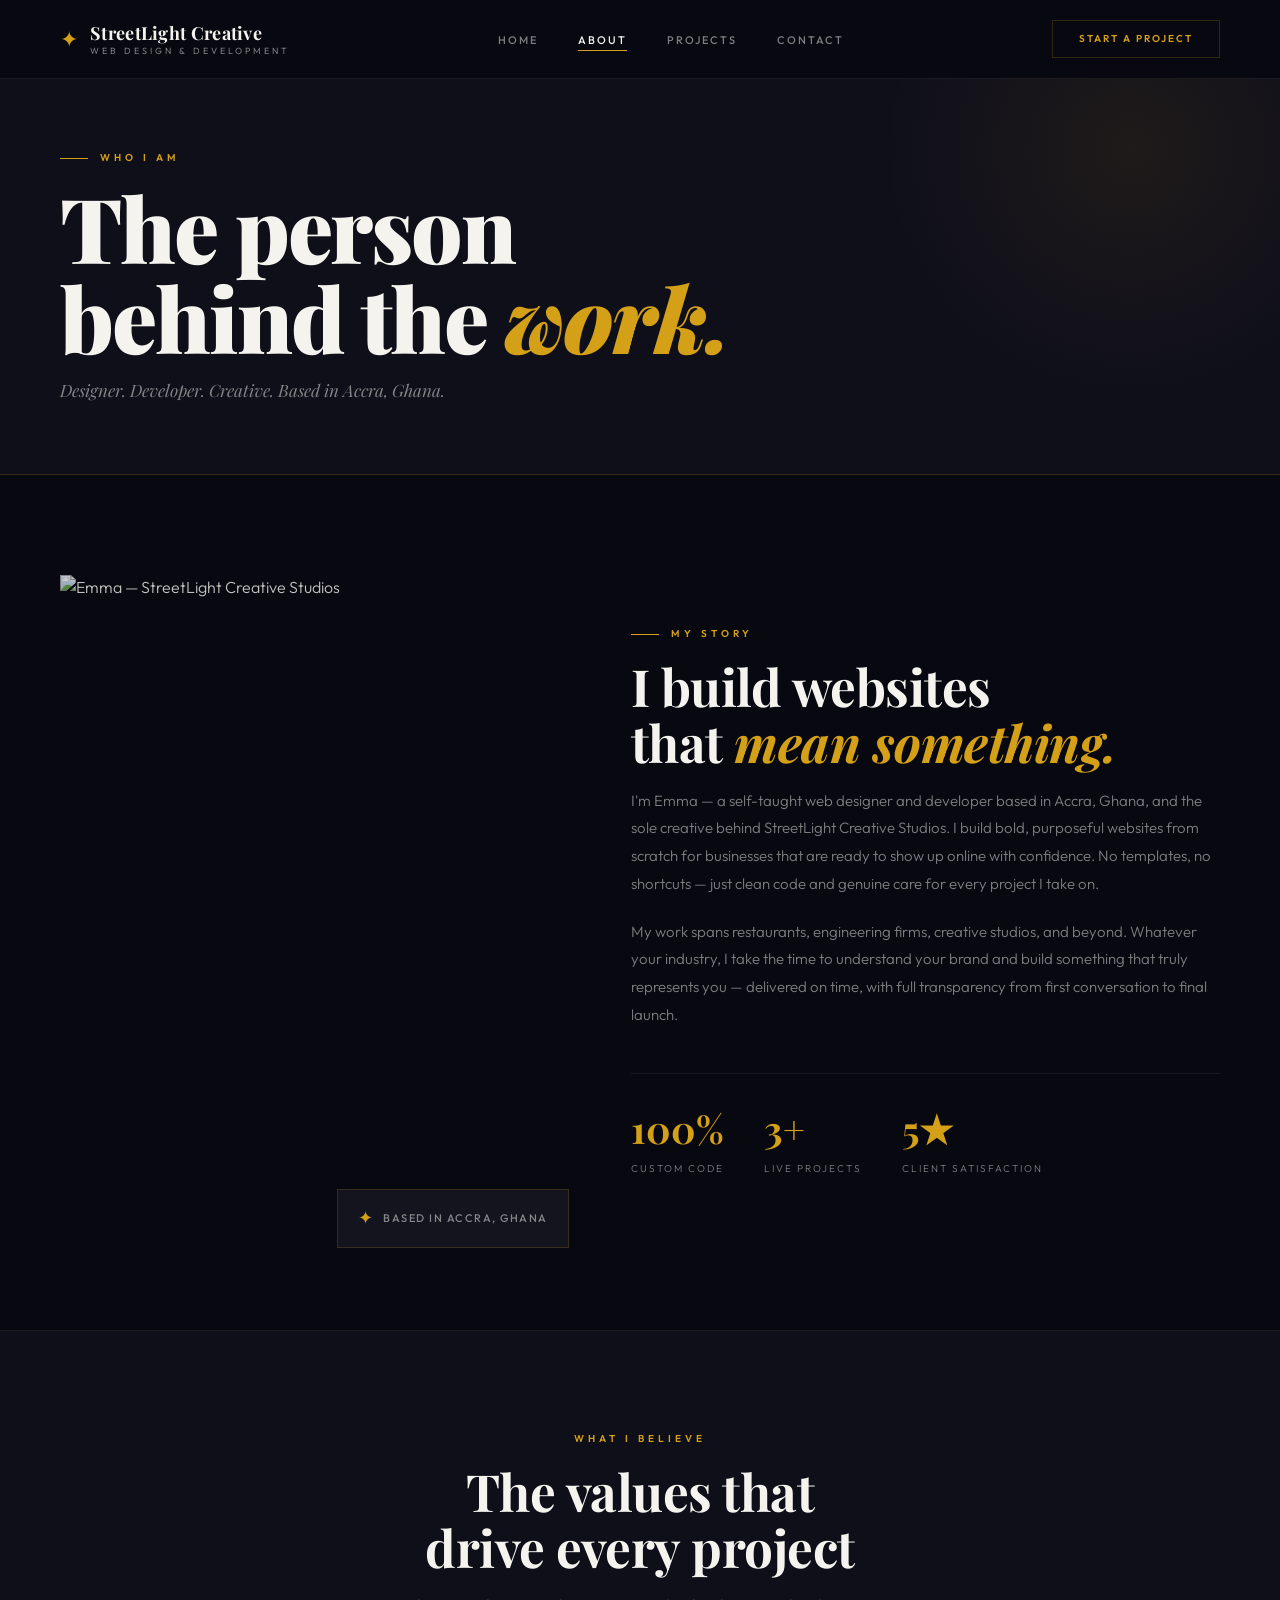
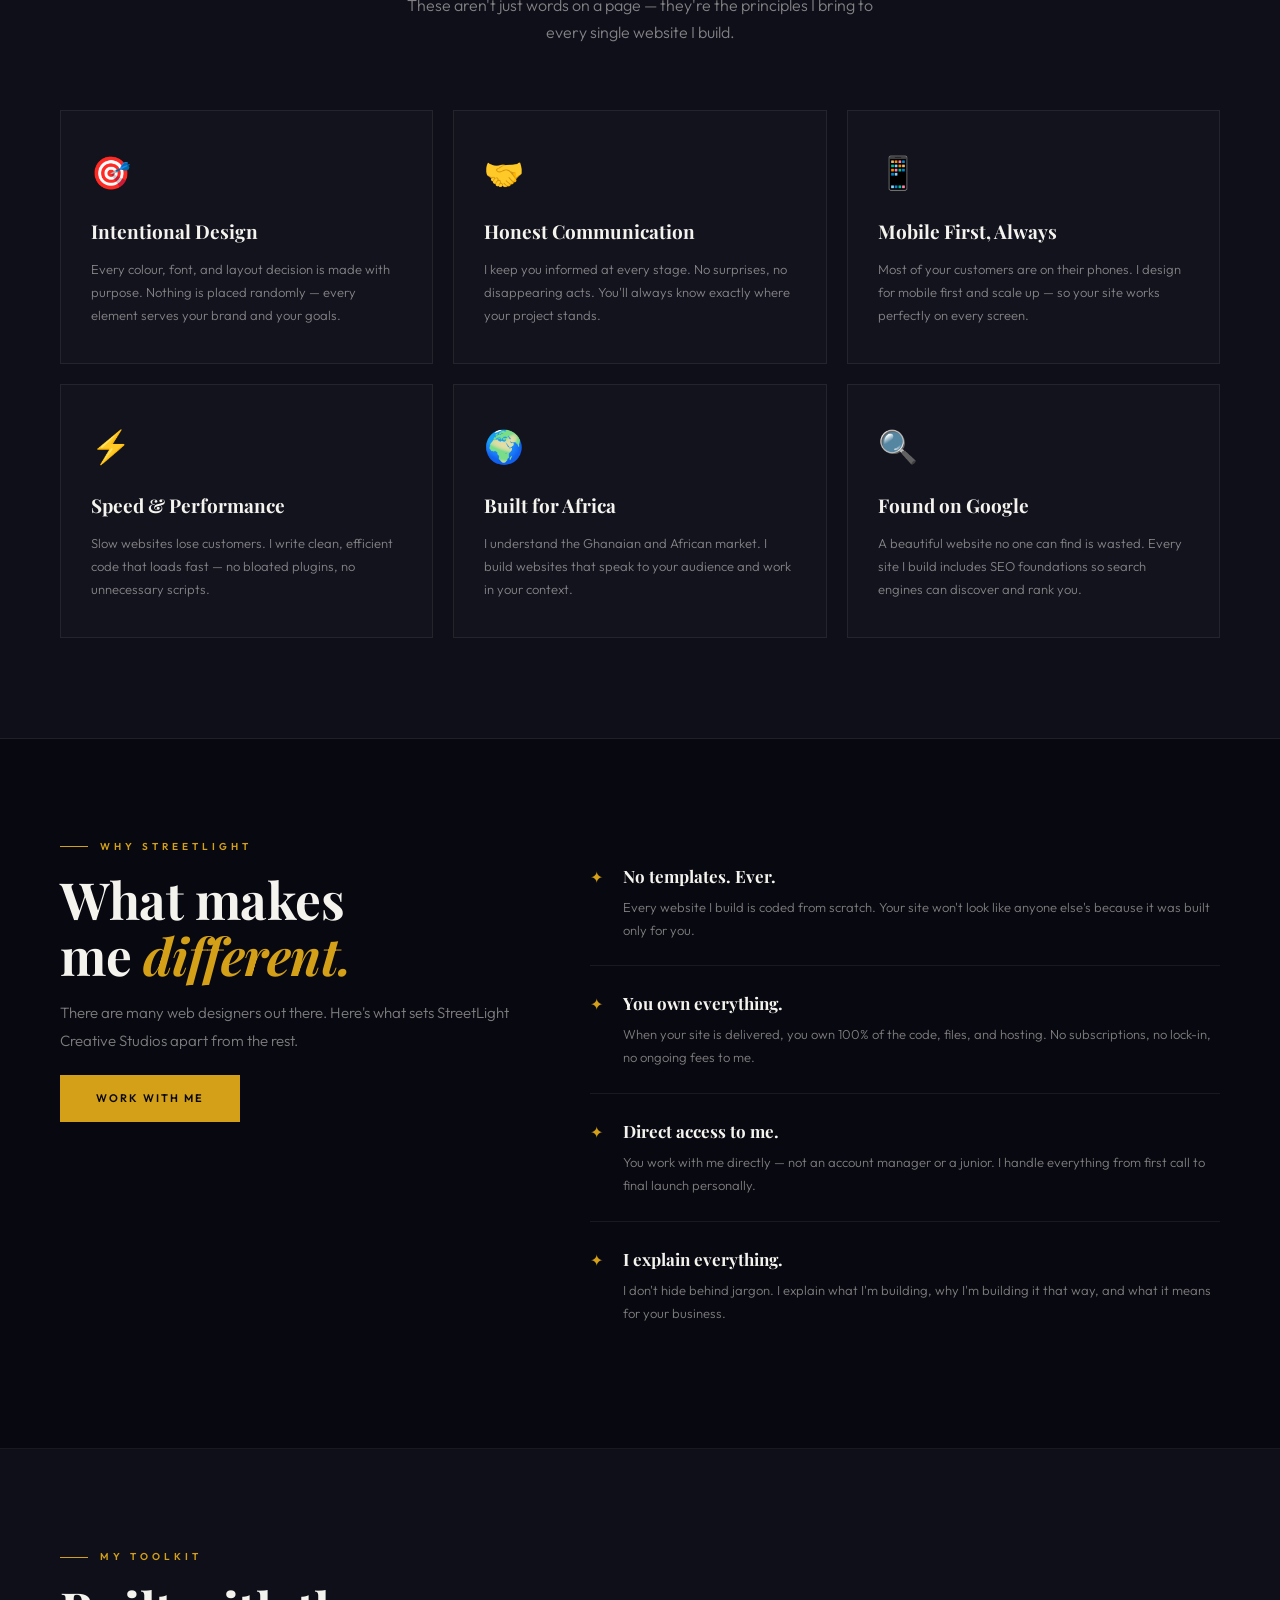
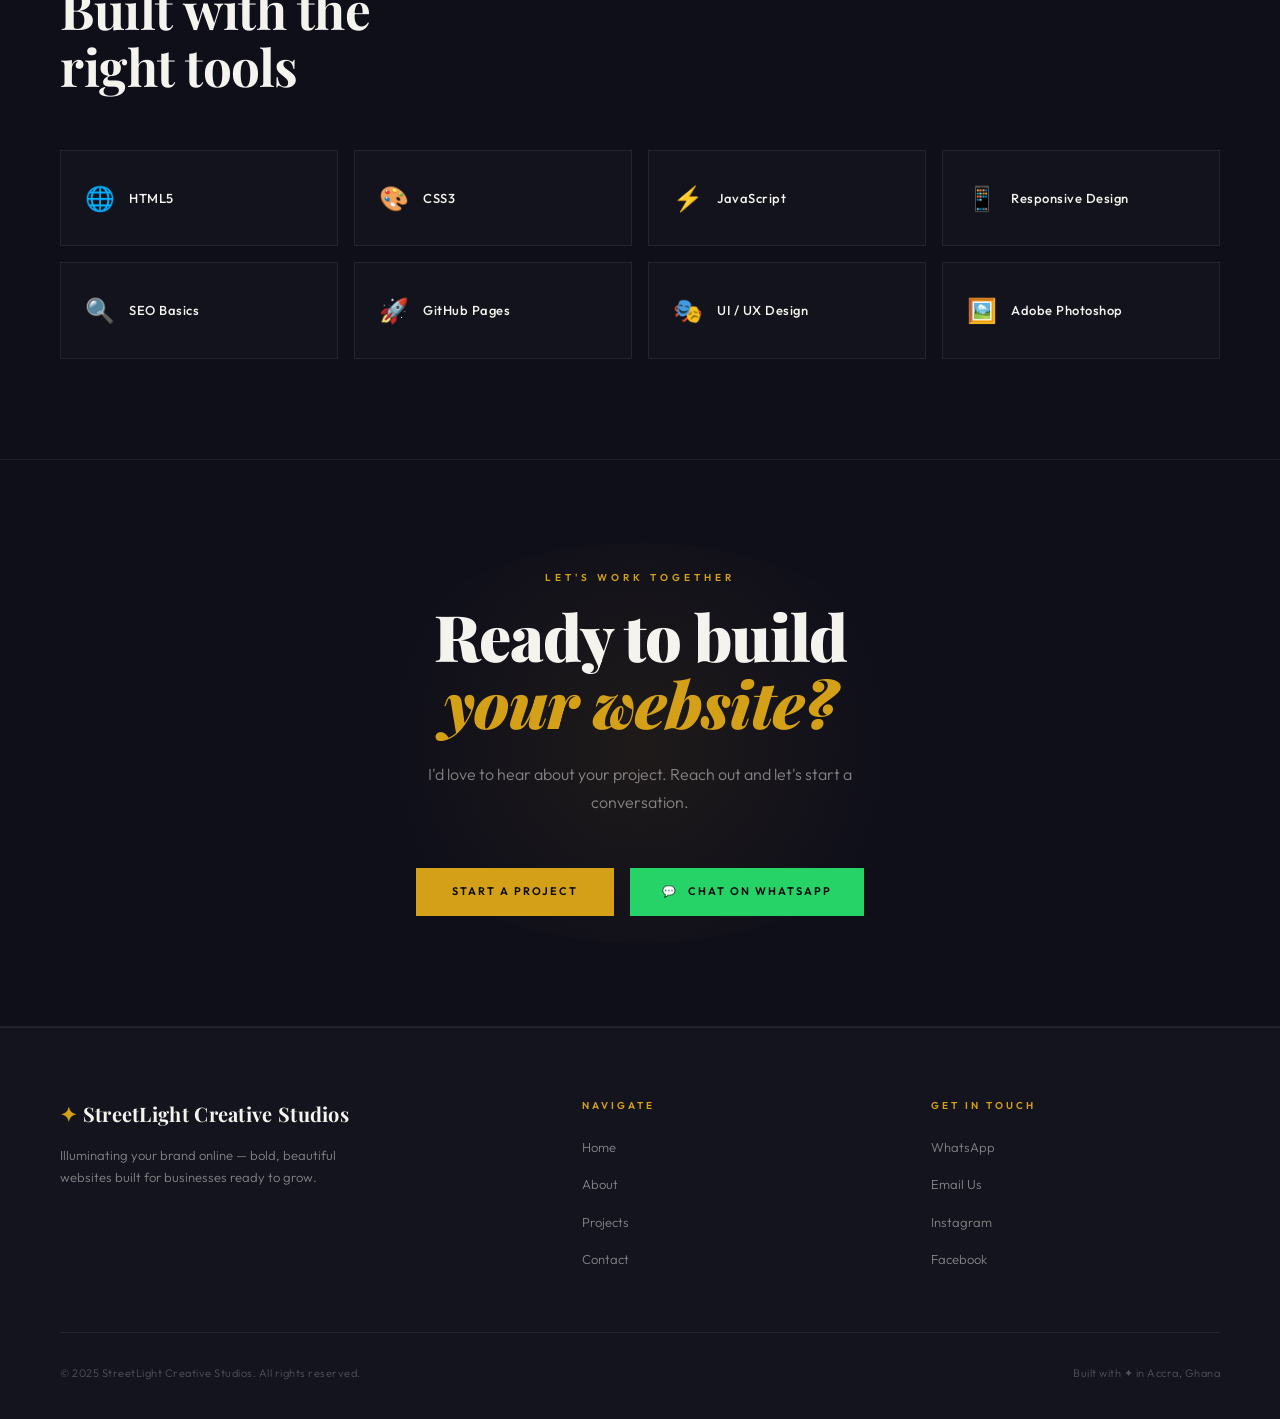
==== commit d7527e23: "Fix project.html nav link" ====
--- a/about.html
+++ b/about.html
@@ -1,4 +1,3 @@
-<<<<<<< HEAD
 <!DOCTYPE html>
 <html lang="en">
 <head>
@@ -26,7 +25,7 @@
     <ul class="nav-links" id="nav-links">
       <li><a href="index.html">Home</a></li>
       <li><a href="about.html" class="active">About</a></li>
-      <li><a href="projects.html">Projects</a></li>
+      <li><a href="project.html">Projects</a></li>
       <li><a href="contact.html">Contact</a></li>
     </ul>
 
@@ -331,337 +330,3 @@
 
 </body>
 </html>
-=======
-<!DOCTYPE html>
-<html lang="en">
-<head>
-  <meta charset="UTF-8">
-  <meta name="viewport" content="width=device-width, initial-scale=1.0">
-  <title>About — StreetLight Creative Studios</title>
-  <meta name="description" content="Meet Emma — the solo web designer and developer behind StreetLight Creative Studios, based in Accra, Ghana.">
-  <link rel="preconnect" href="https://fonts.googleapis.com">
-  <link rel="preconnect" href="https://fonts.gstatic.com" crossorigin>
-  <link href="https://fonts.googleapis.com/css2?family=Playfair+Display:ital,wght@0,700;0,900;1,700&family=Outfit:wght@300;400;500;600&display=swap" rel="stylesheet">
-  <link rel="stylesheet" href="css/style.css">
-</head>
-<body>
-
-  <!-- ── NAVBAR ── -->
-  <nav id="navbar">
-    <div class="nav-logo" onclick="window.location.href='index.html'">
-      <span class="logo-mark">✦</span>
-      <div class="logo-text">
-        <span class="logo-main">StreetLight Creative</span>
-        <span class="logo-sub">Web Design & Development</span>
-      </div>
-    </div>
-
-    <ul class="nav-links" id="nav-links">
-      <li><a href="index.html">Home</a></li>
-      <li><a href="about.html" class="active">About</a></li>
-      <li><a href="projects.html">Projects</a></li>
-      <li><a href="contact.html">Contact</a></li>
-    </ul>
-
-    <a class="nav-cta" href="contact.html">Start a Project</a>
-
-    <div class="hamburger" id="hamburger" onclick="toggleMenu()">
-      <span></span>
-      <span></span>
-      <span></span>
-    </div>
-  </nav>
-
-
-  <!-- ── PAGE HERO ── -->
-  <div class="page-hero">
-    <p class="section-label">Who I Am</p>
-    <h1 class="page-hero-title">The person<br>behind the <em>work.</em></h1>
-    <p class="page-hero-sub">Designer. Developer. Creative. Based in Accra, Ghana.</p>
-  </div>
-
-
-  <!-- ── INTRO SECTION ── -->
-  <section class="about-intro">
-
-    <div class="about-intro-img">
-      <img
-        src="https://images.unsplash.com/photo-1507003211169-0a1dd7228f2d?w=800&q=80"
-        alt="Emma — StreetLight Creative Studios"
-      >
-      <div class="about-intro-img-overlay"></div>
-      <div class="about-intro-badge">
-        <span class="badge-num">✦</span>
-        <span class="badge-lbl">Based in Accra, Ghana</span>
-      </div>
-    </div>
-
-    <div class="about-intro-text">
-      <p class="section-label">My Story</p>
-      <h2 class="section-title">
-        I build websites<br>that <em>mean something.</em>
-      </h2>
-
-      <p class="about-para">
-        I'm Emma — a self-taught web designer and developer based in Accra, Ghana,
-        and the sole creative behind StreetLight Creative Studios. I build bold,
-        purposeful websites from scratch for businesses that are ready to show up
-        online with confidence. No templates, no shortcuts — just clean code and
-        genuine care for every project I take on.
-      </p>
-
-      <p class="about-para">
-        My work spans restaurants, engineering firms, creative studios, and beyond.
-        Whatever your industry, I take the time to understand your brand and build
-        something that truly represents you — delivered on time, with full
-        transparency from first conversation to final launch.
-      </p>
-
-      <div class="about-stats">
-        <div class="about-stat">
-          <span class="about-stat-num">100%</span>
-          <span class="about-stat-lbl">Custom Code</span>
-        </div>
-        <div class="about-stat">
-          <span class="about-stat-num">3+</span>
-          <span class="about-stat-lbl">Live Projects</span>
-        </div>
-        <div class="about-stat">
-          <span class="about-stat-num">5★</span>
-          <span class="about-stat-lbl">Client Satisfaction</span>
-        </div>
-      </div>
-    </div>
-
-  </section>
-
-
-  <!-- ── VALUES ── -->
-  <section class="values-section">
-
-    <div class="values-header">
-      <p class="section-label">What I Believe</p>
-      <h2 class="section-title">The values that<br>drive every project</h2>
-      <p class="section-sub">
-        These aren't just words on a page — they're the principles
-        I bring to every single website I build.
-      </p>
-    </div>
-
-    <div class="values-grid">
-
-      <div class="value-card">
-        <span class="value-icon">🎯</span>
-        <h3>Intentional Design</h3>
-        <p>Every colour, font, and layout decision is made with purpose. Nothing is placed randomly — every element serves your brand and your goals.</p>
-      </div>
-
-      <div class="value-card">
-        <span class="value-icon">🤝</span>
-        <h3>Honest Communication</h3>
-        <p>I keep you informed at every stage. No surprises, no disappearing acts. You'll always know exactly where your project stands.</p>
-      </div>
-
-      <div class="value-card">
-        <span class="value-icon">📱</span>
-        <h3>Mobile First, Always</h3>
-        <p>Most of your customers are on their phones. I design for mobile first and scale up — so your site works perfectly on every screen.</p>
-      </div>
-
-      <div class="value-card">
-        <span class="value-icon">⚡</span>
-        <h3>Speed & Performance</h3>
-        <p>Slow websites lose customers. I write clean, efficient code that loads fast — no bloated plugins, no unnecessary scripts.</p>
-      </div>
-
-      <div class="value-card">
-        <span class="value-icon">🌍</span>
-        <h3>Built for Africa</h3>
-        <p>I understand the Ghanaian and African market. I build websites that speak to your audience and work in your context.</p>
-      </div>
-
-      <div class="value-card">
-        <span class="value-icon">🔍</span>
-        <h3>Found on Google</h3>
-        <p>A beautiful website no one can find is wasted. Every site I build includes SEO foundations so search engines can discover and rank you.</p>
-      </div>
-
-    </div>
-
-  </section>
-
-
-  <!-- ── WHAT MAKES ME DIFFERENT ── -->
-  <section class="different-section">
-
-    <div class="different-left">
-      <p class="section-label">Why StreetLight</p>
-      <h2 class="section-title">What makes<br>me <em>different.</em></h2>
-      <p class="about-para">
-        There are many web designers out there. Here's what sets
-        StreetLight Creative Studios apart from the rest.
-      </p>
-      <a href="contact.html" class="btn-primary">Work With Me</a>
-    </div>
-
-    <div class="different-right">
-
-      <div class="diff-item">
-        <div class="diff-check">✦</div>
-        <div>
-          <h4>No templates. Ever.</h4>
-          <p>Every website I build is coded from scratch. Your site won't look like anyone else's because it was built only for you.</p>
-        </div>
-      </div>
-
-      <div class="diff-item">
-        <div class="diff-check">✦</div>
-        <div>
-          <h4>You own everything.</h4>
-          <p>When your site is delivered, you own 100% of the code, files, and hosting. No subscriptions, no lock-in, no ongoing fees to me.</p>
-        </div>
-      </div>
-
-      <div class="diff-item">
-        <div class="diff-check">✦</div>
-        <div>
-          <h4>Direct access to me.</h4>
-          <p>You work with me directly — not an account manager or a junior. I handle everything from first call to final launch personally.</p>
-        </div>
-      </div>
-
-      <div class="diff-item">
-        <div class="diff-check">✦</div>
-        <div>
-          <h4>I explain everything.</h4>
-          <p>I don't hide behind jargon. I explain what I'm building, why I'm building it that way, and what it means for your business.</p>
-        </div>
-      </div>
-
-    </div>
-
-  </section>
-
-
-  <!-- ── SKILLS ── -->
-  <section class="skills-section">
-
-    <div class="skills-header">
-      <p class="section-label">My Toolkit</p>
-      <h2 class="section-title">Built with the<br>right tools</h2>
-    </div>
-
-    <div class="skills-grid">
-
-      <div class="skill-item">
-        <span class="skill-icon">🌐</span>
-        <span class="skill-name">HTML5</span>
-      </div>
-
-      <div class="skill-item">
-        <span class="skill-icon">🎨</span>
-        <span class="skill-name">CSS3</span>
-      </div>
-
-      <div class="skill-item">
-        <span class="skill-icon">⚡</span>
-        <span class="skill-name">JavaScript</span>
-      </div>
-
-      <div class="skill-item">
-        <span class="skill-icon">📱</span>
-        <span class="skill-name">Responsive Design</span>
-      </div>
-
-      <div class="skill-item">
-        <span class="skill-icon">🔍</span>
-        <span class="skill-name">SEO Basics</span>
-      </div>
-
-      <div class="skill-item">
-        <span class="skill-icon">🚀</span>
-        <span class="skill-name">GitHub Pages</span>
-      </div>
-
-      <div class="skill-item">
-        <span class="skill-icon">🎭</span>
-        <span class="skill-name">UI / UX Design</span>
-      </div>
-
-      <div class="skill-item">
-        <span class="skill-icon">🖼️</span>
-        <span class="skill-name">Adobe Photoshop</span>
-      </div>
-
-    </div>
-
-  </section>
-
-
-  <!-- ── CTA ── -->
-  <section class="cta-section">
-    <div class="cta-inner">
-      <p class="section-label section-label--center">Let's Work Together</p>
-      <h2 class="cta-title">
-        Ready to build<br>
-        <em>your website?</em>
-      </h2>
-      <p class="cta-sub">
-        I'd love to hear about your project.
-        Reach out and let's start a conversation.
-      </p>
-      <div class="cta-buttons">
-        <a class="btn-primary" href="contact.html">Start a Project</a>
-        <a class="whatsapp-btn" href="https://wa.me/233207918365" target="_blank" rel="noopener noreferrer">
-          <span>💬</span> Chat on WhatsApp
-        </a>
-      </div>
-    </div>
-  </section>
-
-
-  <!-- ── FOOTER ── -->
-  <footer>
-    <div class="footer-top">
-      <div class="footer-brand">
-        <div class="footer-brand-name">
-          <span class="footer-mark">✦</span> StreetLight Creative Studios
-        </div>
-        <p class="footer-desc">
-          Illuminating your brand online — bold, beautiful websites
-          built for businesses ready to grow.
-        </p>
-      </div>
-
-      <div class="footer-col">
-        <h4>Navigate</h4>
-        <ul>
-          <li><a href="index.html">Home</a></li>
-          <li><a href="about.html">About</a></li>
-          <li><a href="projects.html">Projects</a></li>
-          <li><a href="contact.html">Contact</a></li>
-        </ul>
-      </div>
-
-      <div class="footer-col">
-        <h4>Get in Touch</h4>
-        <ul>
-          <li><a href="https://wa.me/233207918365" target="_blank" rel="noopener noreferrer">WhatsApp</a></li>
-          <li><a href="mailto:hello@streetlightcreativestudios.com">Email Us</a></li>
-          <li><a href="#">Instagram</a></li>
-          <li><a href="#">Facebook</a></li>
-        </ul>
-      </div>
-    </div>
-
-    <div class="footer-bottom">
-      <span>© 2025 StreetLight Creative Studios. All rights reserved.</span>
-      <span>Built with ✦ in Accra, Ghana</span>
-    </div>
-  </footer>
-
-  <script src="js/main.js"></script>
-
-</body>
-</html>
->>>>>>> a6048e450ed57b4c9ad1a2fa44144e5607c40eaa
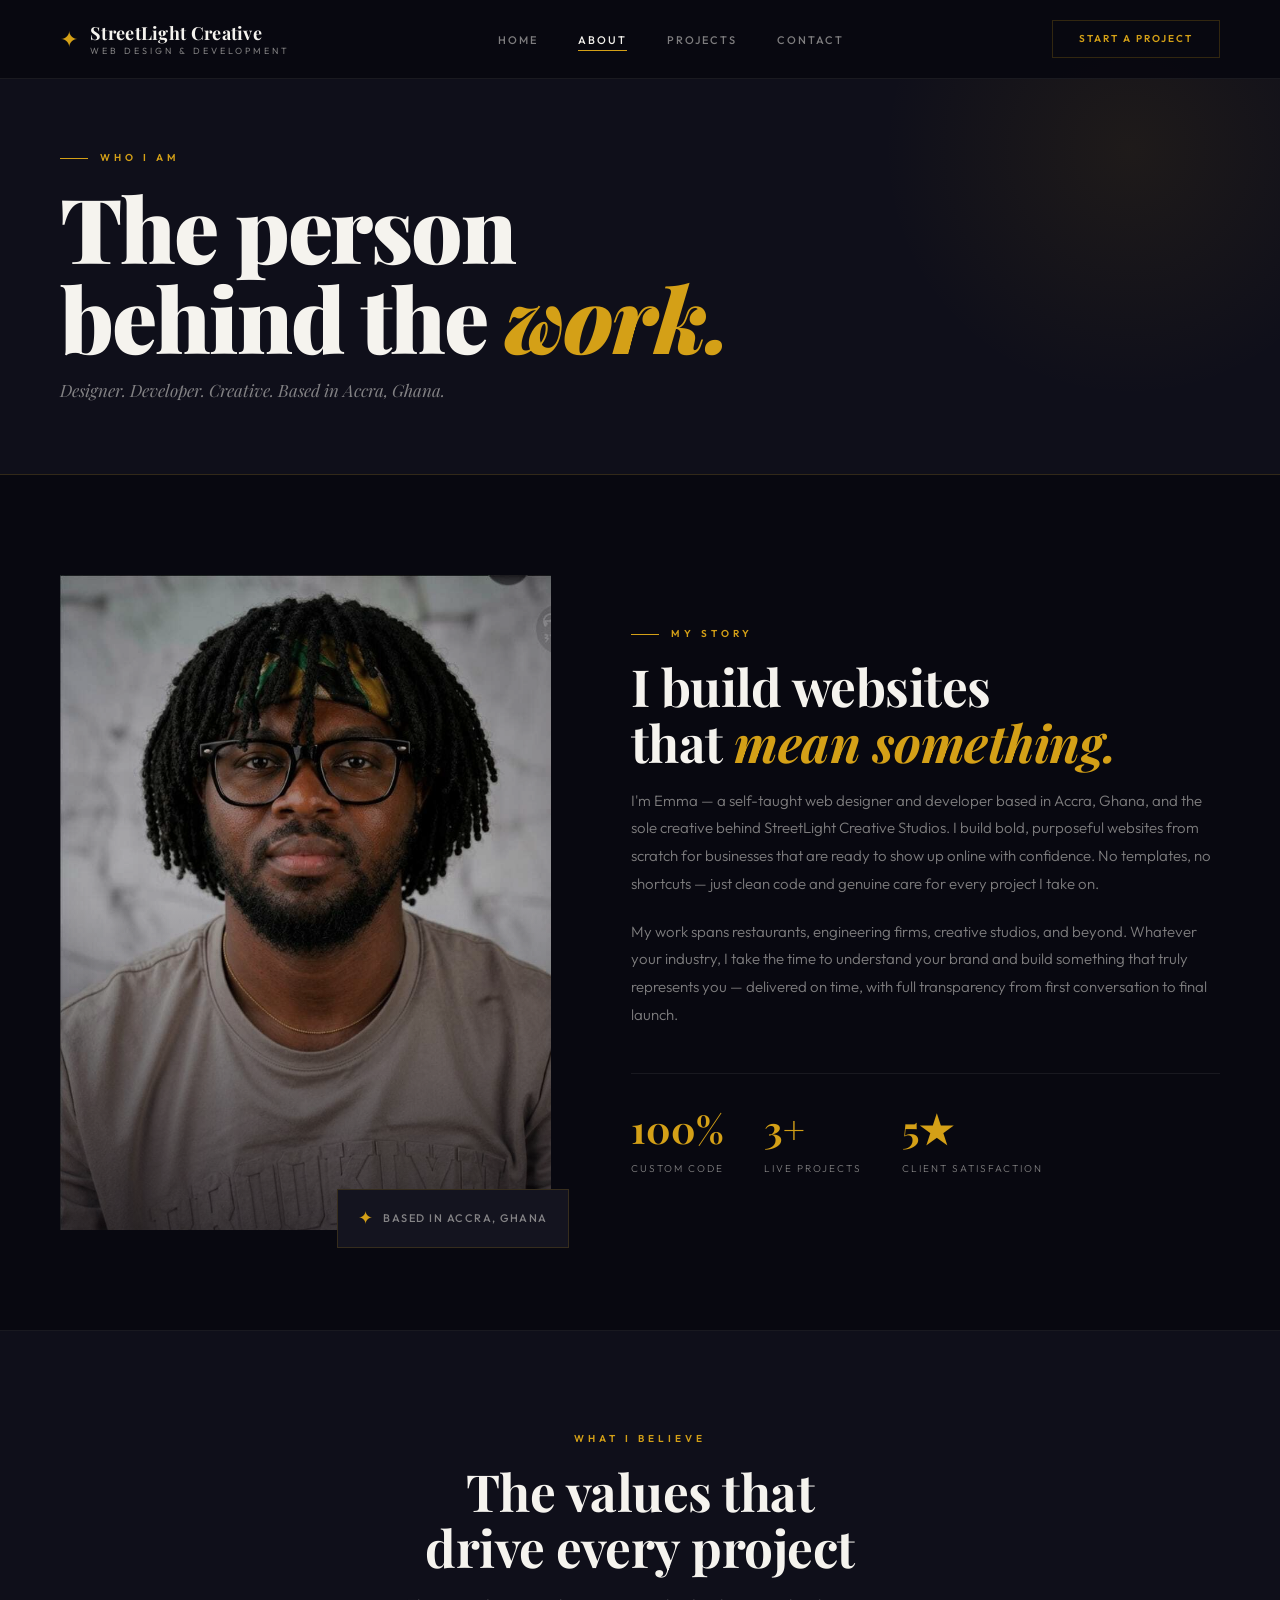
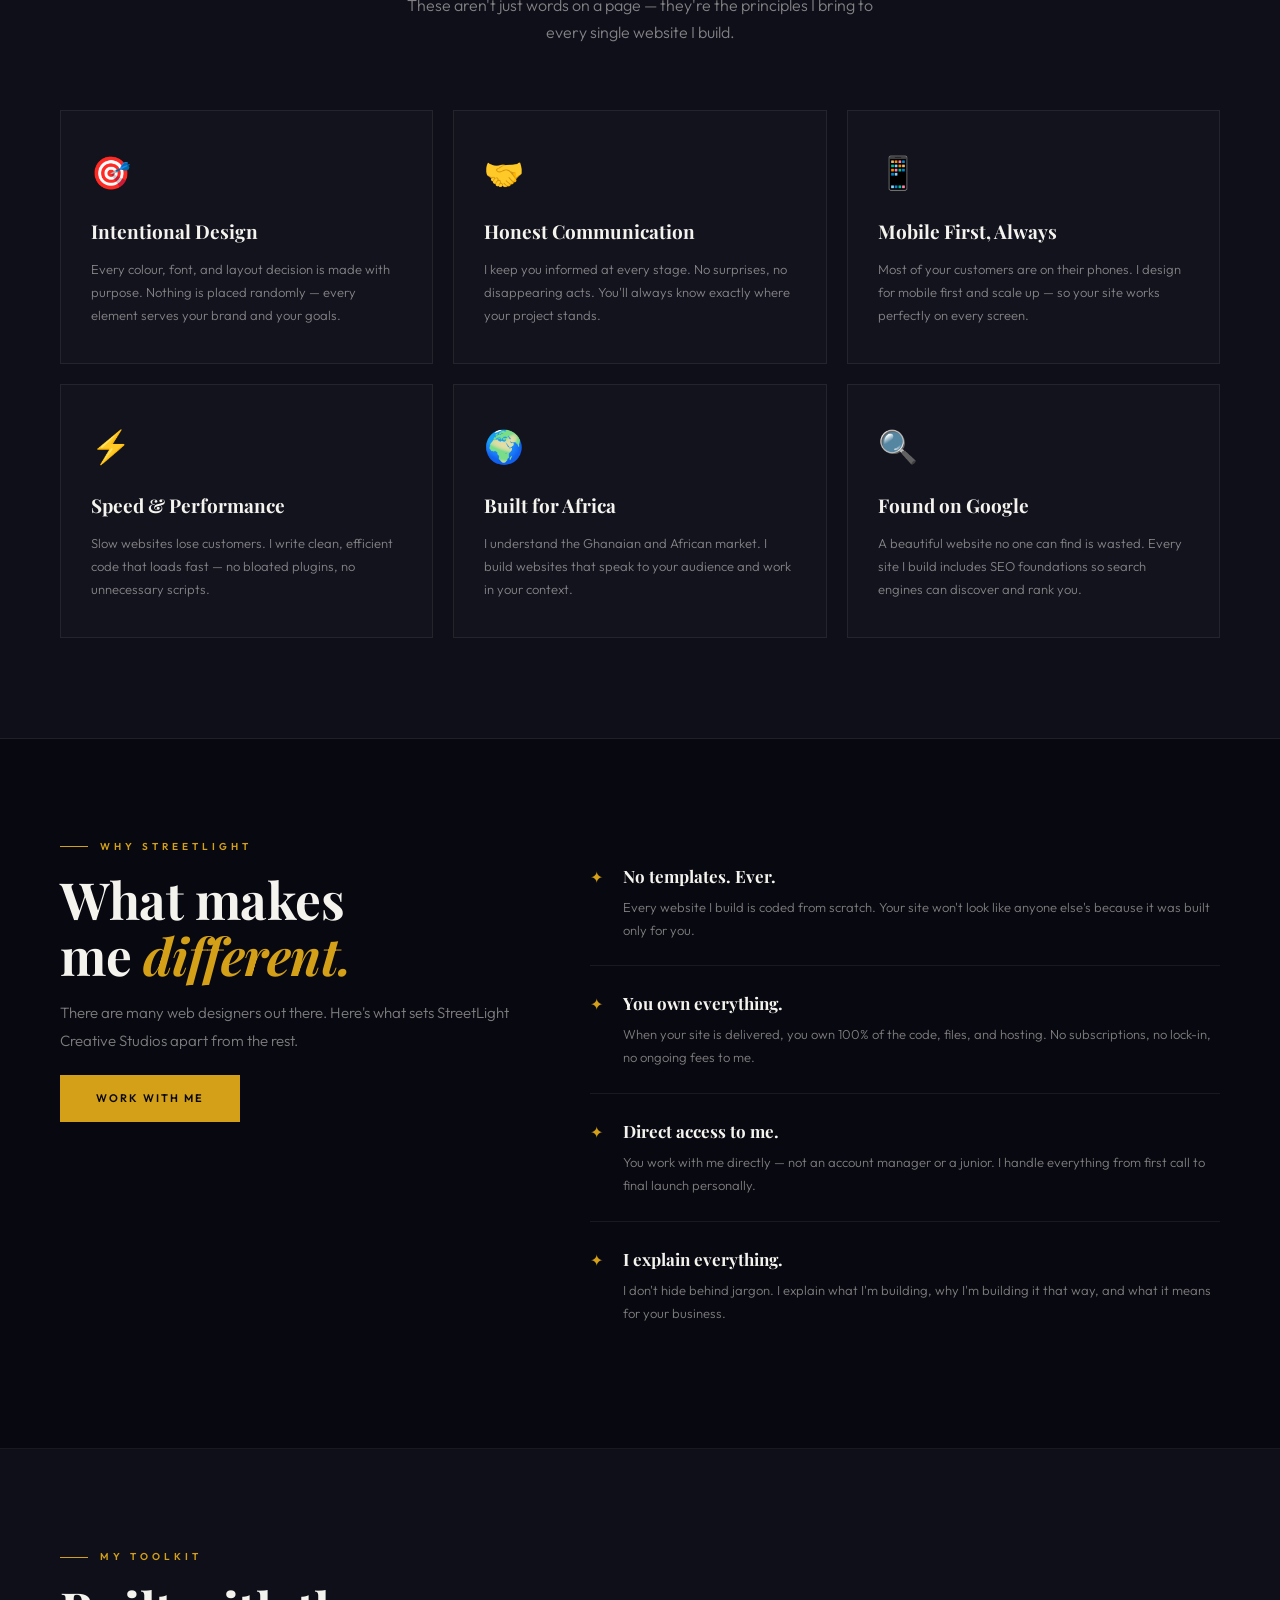
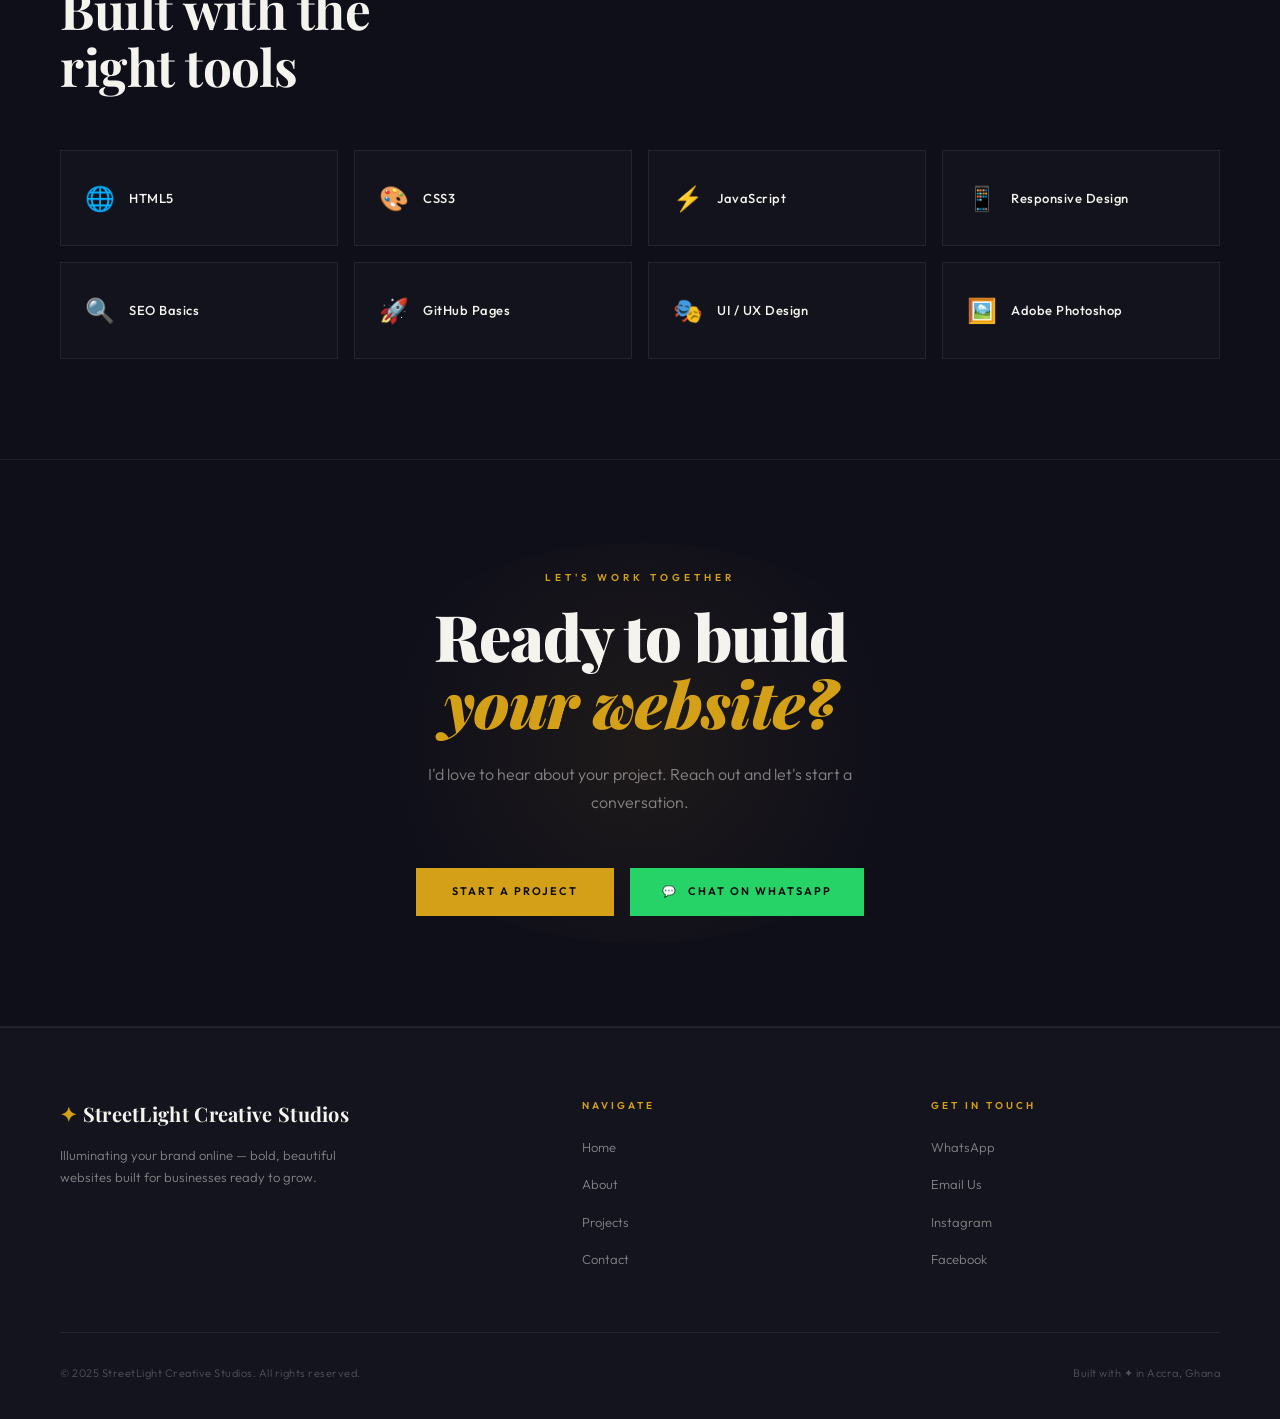
==== commit d4d95264: "Add personal photo to about page" ====
--- a/about.html
+++ b/about.html
@@ -52,7 +52,7 @@
 
     <div class="about-intro-img">
       <img
-        src="https://images.unsplash.com/photo-1507003211169-0a1dd7228f2d?w=800&q=80"
+        src="image/emma.jpg"
         alt="Emma — StreetLight Creative Studios"
       >
       <div class="about-intro-img-overlay"></div>
@@ -313,7 +313,7 @@
         <h4>Get in Touch</h4>
         <ul>
           <li><a href="https://wa.me/233207918365" target="_blank" rel="noopener noreferrer">WhatsApp</a></li>
-          <li><a href="mailto:hello@streetlightcreativestudios.com">Email Us</a></li>
+          <li><a href="mailto:streetlightcreativestudios@gmail.com">Email Us</a></li>
           <li><a href="#">Instagram</a></li>
           <li><a href="#">Facebook</a></li>
         </ul>
--- a/css/style.css
+++ b/css/style.css
@@ -1,4 +1,3 @@
-<<<<<<< HEAD
 /* ── VARIABLES & RESET ── */
 :root {
   --black:        #080810;
@@ -7368,6 +7367,20 @@
     display: flex;
   }
 
+.nav-links.open {
+    display: flex;
+    flex-direction: column;
+    position: fixed;
+    top: 69px;
+    left: 0;
+    right: 0;
+    background: var(--dark);
+    padding: 32px;
+    gap: 24px;
+    border-bottom: 1px solid var(--border-gold);
+    z-index: 999;
+  }
+
   /* Hero */
   .hero {
     grid-template-columns: 1fr;
@@ -10299,10305 +10312,3 @@
   transform: translateY(0);
 }
 
-=======
-/* ── VARIABLES & RESET ── */
-:root {
-  --black:        #080810;
-  --dark:         #0f0f1a;
-  --dark-2:       #14141f;
-  --card:         #13131e;
-  --gold:         #d4a017;
-  --gold-light:   #e8bc3a;
-  --gold-pale:    rgba(212,160,23,0.12);
-  --gold-border:  rgba(212,160,23,0.2);
-  --white:        #f5f3ee;
-  --cream:        #ede9df;
-  --text:         #f5f3ee;
-  --text-muted:   rgba(245,243,238,0.5);
-  --text-dim:     rgba(245,243,238,0.28);
-  --border:       rgba(245,243,238,0.07);
-  --border-gold:  rgba(212,160,23,0.18);
-  --shadow:       rgba(0,0,0,0.4);
-  --shadow-gold:  rgba(212,160,23,0.15);
-}
-
-* {
-  margin: 0;
-  padding: 0;
-  box-sizing: border-box;
-}
-
-html { scroll-behavior: smooth; }
-
-body {
-  background: var(--black);
-  color: var(--text);
-  font-family: 'Outfit', sans-serif;
-  font-weight: 300;
-  overflow-x: hidden;
-  line-height: 1.6;
-}
-
-/* ── NAVBAR ── */
-nav {
-  position: fixed;
-  top: 0;
-  left: 0;
-  right: 0;
-  z-index: 1000;
-  padding: 20px 60px;
-  display: flex;
-  align-items: center;
-  justify-content: space-between;
-  background: rgba(8,8,16,0.92);
-  webkit-backdrop-filter: blur(16px);
-  border-bottom: 1px solid var(--border);
-  transition: border-color 0.4s;
-}
-
-nav.scrolled {
-  border-bottom-color: var(--border-gold);
-}
-
-.nav-logo {
-  display: flex;
-  align-items: center;
-  gap: 12px;
-  cursor: pointer;
-  text-decoration: none;
-}
-
-.logo-mark {
-  font-size: 22px;
-  color: var(--gold);
-  line-height: 1;
-  transition: transform 0.3s;
-}
-
-.nav-logo:hover .logo-mark {
-  transform: rotate(30deg);
-}
-
-.logo-text {
-  display: flex;
-  flex-direction: column;
-  line-height: 1;
-}
-
-.logo-main {
-  font-family: 'Playfair Display', serif;
-  font-weight: 700;
-  font-size: 18px;
-  color: var(--white);
-  letter-spacing: 0.3px;
-}
-
-.logo-sub {
-  font-size: 9px;
-  letter-spacing: 3px;
-  text-transform: uppercase;
-  color: var(--text-muted);
-  margin-top: 4px;
-  font-weight: 400;
-}
-
-.nav-links {
-  display: flex;
-  gap: 40px;
-  list-style: none;
-}
-
-.nav-links a {
-  font-size: 11px;
-  letter-spacing: 2px;
-  text-transform: uppercase;
-  color: var(--text-muted);
-  text-decoration: none;
-  font-weight: 500;
-  transition: color 0.3s;
-  position: relative;
-  padding-bottom: 4px;
-}
-
-.nav-links a::after {
-  content: '';
-  position: absolute;
-  bottom: 0;
-  left: 0;
-  width: 0;
-  height: 1px;
-  background: var(--gold);
-  transition: width 0.3s;
-}
-
-.nav-links a:hover,
-.nav-links a.active {
-  color: var(--white);
-}
-
-.nav-links a:hover::after,
-.nav-links a.active::after {
-  width: 100%;
-}
-
-.nav-cta {
-  background: transparent;
-  color: var(--gold);
-  padding: 10px 26px;
-  font-size: 10px;
-  letter-spacing: 2px;
-  text-transform: uppercase;
-  font-weight: 600;
-  border: 1px solid var(--gold-border);
-  cursor: pointer;
-  font-family: 'Outfit', sans-serif;
-  transition: background 0.3s, color 0.3s, border-color 0.3s;
-  text-decoration: none;
-  display: inline-block;
-}
-
-.nav-cta:hover {
-  background: var(--gold);
-  color: var(--black);
-  border-color: var(--gold);
-}
-
-/* Hamburger */
-.hamburger {
-  display: none;
-  flex-direction: column;
-  gap: 5px;
-  cursor: pointer;
-  padding: 4px;
-}
-
-.hamburger span {
-  display: block;
-  width: 24px;
-  height: 2px;
-  background: var(--white);
-  transition: all 0.3s;
-}
-
-.hamburger.active span:nth-child(1) {
-  transform: translateY(7px) rotate(45deg);
-}
-.hamburger.active span:nth-child(2) {
-  opacity: 0;
-}
-.hamburger.active span:nth-child(3) {
-  transform: translateY(-7px) rotate(-45deg);
-}
-
-.nav-links.open {
-  display: flex;
-  flex-direction: column;
-  position: fixed;
-  top: 69px;
-  left: 0;
-  right: 0;
-  background: var(--dark);
-  padding: 32px;
-  gap: 24px;
-  border-bottom: 1px solid var(--border-gold);
-  z-index: 999;
-}
-
-/* ── HERO ── */
-.hero {
-  min-height: 100vh;
-  display: grid;
-  grid-template-columns: 1fr 1fr;
-  align-items: center;
-  gap: 60px;
-  padding: 140px 60px 100px;
-  position: relative;
-  overflow: hidden;
-}
-
-.hero-glow {
-  position: absolute;
-  width: 700px;
-  height: 700px;
-  border-radius: 50%;
-  background: radial-gradient(circle, rgba(212,160,23,0.12) 0%, transparent 70%);
-  top: -200px;
-  right: -200px;
-  pointer-events: none;
-}
-
-.hero-badge {
-  display: inline-flex;
-  align-items: center;
-  gap: 10px;
-  background: var(--gold-pale);
-  border: 1px solid var(--gold-border);
-  color: var(--gold-light);
-  padding: 8px 18px;
-  font-size: 10px;
-  letter-spacing: 2px;
-  text-transform: uppercase;
-  font-weight: 500;
-  margin-bottom: 32px;
-  width: fit-content;
-}
-
-.badge-dot {
-  width: 6px;
-  height: 6px;
-  border-radius: 50%;
-  background: var(--gold);
-  animation: pulse 2s infinite;
-}
-
-@keyframes pulse {
-  0%, 100% { opacity: 1; transform: scale(1); }
-  50%       { opacity: 0.5; transform: scale(0.8); }
-}
-
-.hero-title {
-  font-family: 'Playfair Display', serif;
-  font-weight: 900;
-  font-size: clamp(52px, 6vw, 88px);
-  line-height: 1.0;
-  letter-spacing: -1px;
-  margin-bottom: 28px;
-  color: var(--white);
-}
-
-.hero-title em {
-  font-style: italic;
-  color: var(--gold);
-}
-
-.hero-tagline {
-  font-size: 16px;
-  line-height: 1.75;
-  color: var(--text-muted);
-  max-width: 420px;
-  margin-bottom: 48px;
-  font-weight: 300;
-}
-
-.hero-ctas {
-  display: flex;
-  gap: 16px;
-  align-items: center;
-}
-
-/* Buttons */
-.btn-primary {
-  background: var(--gold);
-  color: var(--black);
-  padding: 15px 36px;
-  font-size: 11px;
-  letter-spacing: 2px;
-  text-transform: uppercase;
-  font-weight: 600;
-  border: none;
-  cursor: pointer;
-  font-family: 'Outfit', sans-serif;
-  transition: background 0.3s, transform 0.2s, box-shadow 0.3s;
-  text-decoration: none;
-  display: inline-block;
-}
-
-.btn-primary:hover {
-  background: var(--gold-light);
-  transform: translateY(-2px);
-  box-shadow: 0 8px 28px var(--shadow-gold);
-}
-
-.btn-outline {
-  background: transparent;
-  color: var(--white);
-  padding: 15px 32px;
-  font-size: 11px;
-  letter-spacing: 2px;
-  text-transform: uppercase;
-  font-weight: 500;
-  border: 1px solid var(--border);
-  cursor: pointer;
-  font-family: 'Outfit', sans-serif;
-  transition: border-color 0.3s, color 0.3s;
-  text-decoration: none;
-  display: inline-block;
-}
-
-.btn-outline:hover {
-  border-color: var(--gold-border);
-  color: var(--gold-light);
-}
-
-.btn-text-link {
-  font-size: 12px;
-  letter-spacing: 2px;
-  text-transform: uppercase;
-  color: var(--gold);
-  text-decoration: none;
-  font-weight: 600;
-  display: inline-flex;
-  align-items: center;
-  gap: 8px;
-  transition: gap 0.3s, color 0.3s;
-  margin-top: 8px;
-}
-
-.btn-text-link:hover {
-  gap: 14px;
-  color: var(--gold-light);
-}
-
-/* Hero visual */
-.hero-visual {
-  position: relative;
-}
-
-.hero-img-wrap {
-  position: relative;
-  border-radius: 2px;
-  overflow: hidden;
-  aspect-ratio: 4/5;
-}
-
-.hero-img-wrap img {
-  width: 100%;
-  height: 100%;
-  object-fit: cover;
-  filter: brightness(0.75) saturate(0.9);
-}
-
-.hero-img-overlay {
-  position: absolute;
-  inset: 0;
-  background: linear-gradient(
-    135deg,
-    rgba(212,160,23,0.15) 0%,
-    transparent 60%
-  );
-}
-
-/* Floating info cards */
-.hero-float-card {
-  position: absolute;
-  top: -20px;
-  left: -30px;
-  background: var(--dark-2);
-  border: 1px solid var(--border-gold);
-  padding: 14px 18px;
-  display: flex;
-  align-items: center;
-  gap: 12px;
-  box-shadow: 0 12px 40px var(--shadow);
-  min-width: 200px;
-}
-
-.hero-float-card--br {
-  top: auto;
-  left: auto;
-  bottom: -20px;
-  right: -30px;
-}
-
-.float-icon {
-  font-size: 22px;
-  flex-shrink: 0;
-}
-
-.float-title {
-  font-size: 13px;
-  font-weight: 600;
-  color: var(--white);
-  margin-bottom: 2px;
-}
-
-.float-sub {
-  font-size: 10px;
-  color: var(--text-muted);
-  letter-spacing: 0.5px;
-}
-
-/* ── TRUST BAR ── */
-.trust-bar {
-  background: var(--dark);
-  border-top: 1px solid var(--border-gold);
-  border-bottom: 1px solid var(--border-gold);
-  padding: 22px 60px;
-  display: flex;
-  align-items: center;
-  justify-content: space-between;
-  gap: 20px;
-}
-
-.trust-item {
-  display: flex;
-  align-items: center;
-  gap: 10px;
-  color: var(--text-muted);
-}
-
-.trust-icon {
-  font-size: 16px;
-}
-
-.trust-text {
-  font-size: 11px;
-  letter-spacing: 2px;
-  text-transform: uppercase;
-  font-weight: 400;
-}
-
-.trust-divider {
-  width: 1px;
-  height: 24px;
-  background: var(--border);
-}
-
-/* ── SECTION COMMONS ── */
-.section-label {
-  font-size: 10px;
-  letter-spacing: 4px;
-  text-transform: uppercase;
-  color: var(--gold);
-  font-weight: 600;
-  margin-bottom: 16px;
-  display: flex;
-  align-items: center;
-  gap: 12px;
-}
-
-.section-label::before {
-  content: '';
-  display: block;
-  width: 28px;
-  height: 1px;
-  background: var(--gold);
-  flex-shrink: 0;
-}
-
-.section-label--center {
-  justify-content: center;
-}
-
-.section-label--center::before {
-  display: none;
-}
-
-.section-title {
-  font-family: 'Playfair Display', serif;
-  font-weight: 700;
-  font-size: clamp(34px, 4vw, 52px);
-  line-height: 1.1;
-  letter-spacing: -0.5px;
-  margin-bottom: 16px;
-  color: var(--white);
-}
-
-.section-title em {
-  font-style: italic;
-  color: var(--gold);
-}
-
-.section-sub {
-  font-size: 16px;
-  line-height: 1.7;
-  color: var(--text-muted);
-  max-width: 500px;
-  font-weight: 300;
-}
-
-/* ── ABOUT TEASER ── */
-.about-teaser {
-  padding: 100px 60px;
-  border-bottom: 1px solid var(--border);
-}
-
-.about-teaser-inner {
-  display: grid;
-  grid-template-columns: 1fr 1fr;
-  gap: 80px;
-  align-items: start;
-}
-
-.about-teaser-text {
-  font-size: 16px;
-  line-height: 1.8;
-  color: var(--text-muted);
-  margin-bottom: 20px;
-  font-weight: 300;
-}
-
-/* ── SERVICES ── */
-.services-section {
-  padding: 100px 60px;
-  background: var(--dark);
-  border-bottom: 1px solid var(--border);
-}
-
-.services-header {
-  text-align: center;
-  margin-bottom: 64px;
-}
-
-.services-header .section-label {
-  justify-content: center;
-}
-
-.services-header .section-label::before {
-  display: none;
-}
-
-.services-header .section-sub {
-  margin: 0 auto;
-}
-
-.services-grid {
-  display: grid;
-  grid-template-columns: repeat(3, 1fr);
-  gap: 1px;
-  background: var(--border);
-  border: 1px solid var(--border);
-}
-
-.service-card {
-  background: var(--card);
-  padding: 44px 36px;
-  position: relative;
-  overflow: hidden;
-  transition: background 0.3s;
-}
-
-.service-card::after {
-  content: '';
-  position: absolute;
-  bottom: 0;
-  left: 0;
-  right: 0;
-  height: 2px;
-  background: var(--gold);
-  transform: scaleX(0);
-  transform-origin: left;
-  transition: transform 0.4s ease;
-}
-
-.service-card:hover {
-  background: var(--dark-2);
-}
-
-.service-card:hover::after {
-  transform: scaleX(1);
-}
-
-.service-num {
-  font-size: 10px;
-  letter-spacing: 3px;
-  color: var(--gold);
-  font-weight: 600;
-  margin-bottom: 20px;
-  font-family: 'Outfit', sans-serif;
-}
-
-.service-icon {
-  font-size: 30px;
-  display: block;
-  margin-bottom: 18px;
-}
-
-.service-card h3 {
-  font-family: 'Playfair Display', serif;
-  font-size: 20px;
-  font-weight: 700;
-  margin-bottom: 12px;
-  color: var(--white);
-}
-
-.service-card p {
-  font-size: 13px;
-  line-height: 1.75;
-  color: var(--text-muted);
-  font-weight: 300;
-}
-
-/* ── FEATURED PROJECTS ── */
-.featured-section {
-  padding: 100px 60px;
-  border-bottom: 1px solid var(--border);
-}
-
-.featured-header {
-  display: flex;
-  justify-content: space-between;
-  align-items: flex-end;
-  margin-bottom: 56px;
-}
-
-.featured-grid {
-  display: grid;
-  grid-template-columns: 1.4fr 1fr 1fr;
-  gap: 20px;
-  align-items: start;
-}
-
-/* Project card - live */
-.project-card {
-  background: var(--card);
-  border: 1px solid var(--border);
-  overflow: hidden;
-  transition: transform 0.3s, box-shadow 0.3s, border-color 0.3s;
-}
-
-.project-card:hover {
-  transform: translateY(-5px);
-  box-shadow: 0 20px 56px var(--shadow);
-  border-color: var(--border-gold);
-}
-
-.project-img-wrap {
-  position: relative;
-  overflow: hidden;
-  aspect-ratio: 4/3;
-}
-
-.project-img-wrap img {
-  width: 100%;
-  height: 100%;
-  object-fit: cover;
-  transition: transform 0.5s ease, filter 0.4s;
-  filter: brightness(0.8);
-}
-
-.project-card:hover .project-img-wrap img {
-  transform: scale(1.05);
-  filter: brightness(0.6);
-}
-
-/* Hover overlay with visit button */
-.project-overlay {
-  position: absolute;
-  inset: 0;
-  display: flex;
-  align-items: center;
-  justify-content: center;
-  opacity: 0;
-  transition: opacity 0.3s;
-}
-
-.project-card:hover .project-overlay {
-  opacity: 1;
-}
-
-.project-visit-btn {
-  background: var(--gold);
-  color: var(--black);
-  padding: 12px 28px;
-  font-size: 11px;
-  letter-spacing: 2px;
-  text-transform: uppercase;
-  font-weight: 600;
-  text-decoration: none;
-  font-family: 'Outfit', sans-serif;
-  transition: background 0.3s;
-}
-
-.project-visit-btn:hover {
-  background: var(--gold-light);
-}
-
-/* Live tag */
-.project-live-tag {
-  position: absolute;
-  top: 14px;
-  left: 14px;
-  background: rgba(8,8,16,0.85);
-  border: 1px solid var(--border-gold);
-  color: var(--gold-light);
-  font-size: 9px;
-  letter-spacing: 2px;
-  text-transform: uppercase;
-  font-weight: 600;
-  padding: 5px 10px;
-  display: flex;
-  align-items: center;
-  gap: 6px;
-  webkit-backdrop-filter: blur(8px);
-}
-
-.live-dot {
-  width: 5px;
-  height: 5px;
-  border-radius: 50%;
-  background: #4ade80;
-  animation: pulse 1.5s infinite;
-}
-
-.project-body {
-  padding: 24px 26px 28px;
-}
-
-.project-tags {
-  display: flex;
-  gap: 8px;
-  flex-wrap: wrap;
-  margin-bottom: 14px;
-}
-
-.project-tag {
-  font-size: 9px;
-  letter-spacing: 1.5px;
-  text-transform: uppercase;
-  color: var(--gold);
-  border: 1px solid var(--gold-border);
-  padding: 3px 9px;
-  font-weight: 500;
-}
-
-.project-body h3 {
-  font-family: 'Playfair Display', serif;
-  font-size: 22px;
-  font-weight: 700;
-  margin-bottom: 10px;
-  color: var(--white);
-}
-
-.project-body p {
-  font-size: 13px;
-  line-height: 1.7;
-  color: var(--text-muted);
-  font-weight: 300;
-}
-
-/* Coming soon card */
-.project-card--soon {
-  border: 1px dashed var(--border);
-  background: transparent;
-  display: flex;
-  align-items: center;
-  justify-content: center;
-  min-height: 320px;
-  transition: border-color 0.3s;
-}
-
-.project-card--soon:hover {
-  border-color: var(--gold-border);
-  transform: none;
-  box-shadow: none;
-}
-
-.soon-inner {
-  text-align: center;
-  padding: 40px 30px;
-}
-
-.soon-glyph {
-  font-size: 28px;
-  color: var(--text-dim);
-  display: block;
-  margin-bottom: 16px;
-}
-
-.soon-label {
-  font-family: 'Playfair Display', serif;
-  font-size: 16px;
-  color: var(--text-muted);
-  margin-bottom: 8px;
-}
-
-.soon-desc {
-  font-size: 12px;
-  color: var(--text-dim);
-  line-height: 1.6;
-}
-
-/* ── PROCESS ── */
-.process-section {
-  padding: 100px 60px;
-  background: var(--dark);
-  border-bottom: 1px solid var(--border);
-}
-
-.process-header {
-  text-align: center;
-  margin-bottom: 70px;
-}
-
-.process-header .section-label {
-  justify-content: center;
-}
-
-.process-header .section-label::before {
-  display: none;
-}
-
-.process-header .section-sub {
-  margin: 0 auto;
-}
-
-.process-steps {
-  display: grid;
-  grid-template-columns: repeat(4, 1fr);
-  gap: 0;
-  position: relative;
-}
-
-/* Connecting line between steps */
-.process-steps::before {
-  content: '';
-  position: absolute;
-  top: 28px;
-  left: calc(12.5% + 20px);
-  right: calc(12.5% + 20px);
-  height: 1px;
-  background: linear-gradient(to right, var(--gold), transparent);
-  opacity: 0.25;
-}
-
-.process-step {
-  text-align: center;
-  padding: 0 24px;
-  position: relative;
-}
-
-.step-num {
-  width: 56px;
-  height: 56px;
-  border-radius: 50%;
-  border: 1px solid var(--gold-border);
-  background: var(--gold-pale);
-  color: var(--gold);
-  font-family: 'Outfit', sans-serif;
-  font-size: 14px;
-  font-weight: 600;
-  letter-spacing: 1px;
-  display: flex;
-  align-items: center;
-  justify-content: center;
-  margin: 0 auto 28px;
-  transition: background 0.3s, border-color 0.3s;
-}
-
-.process-step:hover .step-num {
-  background: var(--gold);
-  color: var(--black);
-  border-color: var(--gold);
-}
-
-.step-connector {
-  display: none;
-}
-
-.process-step h4 {
-  font-family: 'Playfair Display', serif;
-  font-size: 18px;
-  font-weight: 700;
-  margin-bottom: 12px;
-  color: var(--white);
-}
-
-.process-step p {
-  font-size: 13px;
-  line-height: 1.75;
-  color: var(--text-muted);
-  font-weight: 300;
-}
-
-/* ── TESTIMONIAL ── */
-.testimonial-section {
-  padding: 100px 60px;
-  background: var(--black);
-  border-bottom: 1px solid var(--border);
-  position: relative;
-  overflow: hidden;
-}
-
-.testimonial-section::before {
-  content: '';
-  position: absolute;
-  width: 500px;
-  height: 500px;
-  border-radius: 50%;
-  background: radial-gradient(circle, rgba(212,160,23,0.06) 0%, transparent 70%);
-  top: 50%;
-  left: 50%;
-  transform: translate(-50%, -50%);
-  pointer-events: none;
-}
-
-.testimonial-inner {
-  max-width: 760px;
-  margin: 0 auto;
-  text-align: center;
-  position: relative;
-}
-
-.testimonial-quote-mark {
-  font-family: 'Playfair Display', serif;
-  font-size: 120px;
-  line-height: 0.6;
-  color: var(--gold);
-  opacity: 0.2;
-  margin-bottom: 16px;
-  display: block;
-}
-
-.testimonial-text {
-  font-family: 'Playfair Display', serif;
-  font-size: clamp(18px, 2.5vw, 26px);
-  font-style: italic;
-  font-weight: 400;
-  color: var(--white);
-  line-height: 1.65;
-  margin-bottom: 36px;
-}
-
-.testimonial-attr {
-  display: flex;
-  flex-direction: column;
-  gap: 4px;
-}
-
-.attr-name {
-  font-size: 13px;
-  font-weight: 600;
-  color: var(--gold);
-  letter-spacing: 1px;
-}
-
-.attr-role {
-  font-size: 11px;
-  color: var(--text-muted);
-  letter-spacing: 2px;
-  text-transform: uppercase;
-}
-
-/* ── CTA SECTION ── */
-.cta-section {
-  padding: 110px 60px;
-  background: var(--dark);
-  border-bottom: 1px solid var(--border);
-  text-align: center;
-  position: relative;
-  overflow: hidden;
-}
-
-.cta-section::before {
-  content: '';
-  position: absolute;
-  width: 600px;
-  height: 400px;
-  border-radius: 50%;
-  background: radial-gradient(circle, rgba(212,160,23,0.08) 0%, transparent 70%);
-  top: 50%;
-  left: 50%;
-  transform: translate(-50%, -50%);
-  pointer-events: none;
-}
-
-.cta-inner {
-  position: relative;
-}
-
-.cta-title {
-  font-family: 'Playfair Display', serif;
-  font-weight: 900;
-  font-size: clamp(40px, 5vw, 72px);
-  line-height: 1.05;
-  letter-spacing: -1px;
-  margin-bottom: 24px;
-  color: var(--white);
-}
-
-.cta-title em {
-  font-style: italic;
-  color: var(--gold);
-}
-
-.cta-sub {
-  font-size: 16px;
-  color: var(--text-muted);
-  max-width: 460px;
-  margin: 0 auto 52px;
-  line-height: 1.75;
-  font-weight: 300;
-}
-
-.cta-buttons {
-  display: flex;
-  gap: 16px;
-  justify-content: center;
-  align-items: center;
-  flex-wrap: wrap;
-}
-
-.whatsapp-btn {
-  display: inline-flex;
-  align-items: center;
-  gap: 10px;
-  background: #25D366;
-  color: var(--black);
-  padding: 15px 32px;
-  font-size: 11px;
-  letter-spacing: 2px;
-  text-transform: uppercase;
-  font-weight: 600;
-  font-family: 'Outfit', sans-serif;
-  text-decoration: none;
-  transition: background 0.3s, transform 0.2s;
-}
-
-.whatsapp-btn:hover {
-  background: #1ebe5c;
-  transform: translateY(-2px);
-}
-
-/* ── FOOTER ── */
-footer {
-  background: var(--dark-2);
-  border-top: 1px solid var(--border);
-  padding: 70px 60px 36px;
-}
-
-.footer-top {
-  display: grid;
-  grid-template-columns: 1.6fr 1fr 1fr;
-  gap: 60px;
-  padding-bottom: 48px;
-  border-bottom: 1px solid var(--border);
-  margin-bottom: 32px;
-}
-
-.footer-mark {
-  color: var(--gold);
-}
-
-.footer-brand-name {
-  font-family: 'Playfair Display', serif;
-  font-size: 20px;
-  font-weight: 700;
-  color: var(--white);
-  margin-bottom: 14px;
-  letter-spacing: 0.3px;
-}
-
-.footer-desc {
-  font-size: 13px;
-  line-height: 1.75;
-  color: var(--text-muted);
-  max-width: 280px;
-  font-weight: 300;
-}
-
-.footer-col h4 {
-  font-size: 10px;
-  letter-spacing: 3px;
-  text-transform: uppercase;
-  color: var(--gold);
-  margin-bottom: 20px;
-  font-weight: 600;
-}
-
-.footer-col ul {
-  list-style: none;
-}
-
-.footer-col ul li {
-  margin-bottom: 12px;
-}
-
-.footer-col ul li a {
-  font-size: 13px;
-  color: var(--text-muted);
-  text-decoration: none;
-  font-weight: 300;
-  transition: color 0.3s;
-}
-
-.footer-col ul li a:hover {
-  color: var(--gold-light);
-}
-
-.footer-bottom {
-  display: flex;
-  justify-content: space-between;
-  align-items: center;
-  font-size: 11px;
-  color: var(--text-dim);
-  letter-spacing: 0.5px;
-}
-
-/* ── PAGE HERO (inner pages) ── */
-.page-hero {
-  padding: 150px 60px 70px;
-  background: var(--dark);
-  border-bottom: 1px solid var(--border-gold);
-  position: relative;
-  overflow: hidden;
-}
-
-.page-hero::before {
-  content: '';
-  position: absolute;
-  width: 500px;
-  height: 500px;
-  border-radius: 50%;
-  background: radial-gradient(circle, rgba(212,160,23,0.08) 0%, transparent 70%);
-  top: -100px;
-  right: -100px;
-  pointer-events: none;
-}
-
-.page-hero-title {
-  font-family: 'Playfair Display', serif;
-  font-size: clamp(52px, 7vw, 96px);
-  font-weight: 900;
-  line-height: 1.0;
-  letter-spacing: -2px;
-  color: var(--white);
-  margin: 14px 0 16px;
-}
-
-.page-hero-title em {
-  font-style: italic;
-  color: var(--gold);
-}
-
-.page-hero-sub {
-  font-size: 17px;
-  color: var(--text-muted);
-  font-style: italic;
-  font-family: 'Playfair Display', serif;
-  font-weight: 400;
-  margin-top: 8px;
-}
-
-/* ── MOBILE RESPONSIVE ── */
-@media (max-width: 768px) {
-
-  /* Navbar */
-  nav {
-    padding: 18px 24px;
-  }
-
-  .nav-links {
-    display: none;
-  }
-
-  .nav-cta {
-    display: none;
-  }
-
-  .hamburger {
-    display: flex;
-  }
-
-  /* Hero */
-  .hero {
-    grid-template-columns: 1fr;
-    padding: 120px 24px 70px;
-    gap: 50px;
-    min-height: unset;
-  }
-
-  .hero-visual {
-    order: -1;
-  }
-
-  .hero-img-wrap {
-    aspect-ratio: 16/9;
-  }
-
-  .hero-float-card {
-    display: none;
-  }
-
-  .hero-title {
-    font-size: 48px;
-  }
-
-  .hero-ctas {
-    flex-direction: column;
-    align-items: stretch;
-  }
-
-  .btn-primary,
-  .btn-outline {
-    text-align: center;
-    width: 100%;
-  }
-
-  /* Trust bar */
-  .trust-bar {
-    padding: 20px 24px;
-    flex-wrap: wrap;
-    justify-content: center;
-    gap: 14px;
-  }
-
-  .trust-divider {
-    display: none;
-  }
-
-  /* About teaser */
-  .about-teaser {
-    padding: 70px 24px;
-  }
-
-  .about-teaser-inner {
-    grid-template-columns: 1fr;
-    gap: 36px;
-  }
-
-  /* Services */
-  .services-section {
-    padding: 70px 24px;
-  }
-
-  .services-grid {
-    grid-template-columns: 1fr;
-  }
-
-  /* Featured */
-  .featured-section {
-    padding: 70px 24px;
-  }
-
-  .featured-header {
-    flex-direction: column;
-    align-items: flex-start;
-    gap: 24px;
-  }
-
-  .featured-grid {
-    grid-template-columns: 1fr;
-  }
-
-  .project-card--soon {
-    min-height: 200px;
-  }
-
-  /* Process */
-  .process-section {
-    padding: 70px 24px;
-  }
-
-  .process-steps {
-    grid-template-columns: 1fr 1fr;
-    gap: 48px;
-  }
-
-  .process-steps::before {
-    display: none;
-  }
-
-  /* Testimonial */
-  .testimonial-section {
-    padding: 70px 24px;
-  }
-
-  .testimonial-quote-mark {
-    font-size: 80px;
-  }
-
-  /* CTA */
-  .cta-section {
-    padding: 80px 24px;
-  }
-
-  .cta-buttons {
-    flex-direction: column;
-    align-items: stretch;
-  }
-
-  .whatsapp-btn {
-    justify-content: center;
-  }
-
-  /* Footer */
-  footer {
-    padding: 50px 24px 28px;
-  }
-
-  .footer-top {
-    grid-template-columns: 1fr;
-    gap: 36px;
-  }
-
-  .footer-bottom {
-    flex-direction: column;
-    gap: 8px;
-    text-align: center;
-  }
-
-  /* Page hero */
-  .page-hero {
-    padding: 120px 24px 50px;
-  }
-
-  .page-hero-title {
-    font-size: 52px;
-    letter-spacing: -1px;
-  }
-}
-
-/* ── PROJECTS PAGE ── */
-.filter-tabs {
-  display: flex;
-  padding: 0 60px;
-  border-bottom: 1px solid var(--border);
-  background: var(--dark);
-  overflow-x: auto;
-}
-
-.filter-tab {
-  padding: 18px 28px;
-  font-size: 11px;
-  letter-spacing: 2px;
-  text-transform: uppercase;
-  font-weight: 500;
-  color: var(--text-muted);
-  cursor: pointer;
-  border: none;
-  border-bottom: 2px solid transparent;
-  background: none;
-  font-family: 'Outfit', sans-serif;
-  white-space: nowrap;
-  transition: color 0.3s, border-color 0.3s;
-}
-
-.filter-tab:hover,
-.filter-tab.active {
-  color: var(--gold);
-  border-bottom-color: var(--gold);
-}
-
-.projects-section {
-  padding: 70px 60px 100px;
-}
-
-.projects-grid {
-  display: grid;
-  grid-template-columns: repeat(3, 1fr);
-  gap: 24px;
-}
-
-.proj-card {
-  background: var(--card);
-  border: 1px solid var(--border);
-  overflow: hidden;
-  display: flex;
-  flex-direction: column;
-  transition: transform 0.3s, box-shadow 0.3s, border-color 0.3s, opacity 0.3s;
-  opacity: 0;
-}
-
-.proj-card.proj-visible {
-  opacity: 1;
-}
-
-.proj-card:hover {
-  transform: translateY(-5px);
-  box-shadow: 0 20px 56px var(--shadow);
-  border-color: var(--border-gold);
-}
-
-.proj-img-wrap {
-  position: relative;
-  overflow: hidden;
-  aspect-ratio: 16/10;
-}
-
-.proj-img-wrap img {
-  width: 100%;
-  height: 100%;
-  object-fit: cover;
-  transition: transform 0.5s, filter 0.4s;
-  filter: brightness(0.8);
-}
-
-.proj-card:hover .proj-img-wrap img {
-  transform: scale(1.05);
-  filter: brightness(0.55);
-}
-
-.proj-overlay {
-  position: absolute;
-  inset: 0;
-  display: flex;
-  align-items: center;
-  justify-content: center;
-  opacity: 0;
-  transition: opacity 0.3s;
-}
-
-.proj-card:hover .proj-overlay {
-  opacity: 1;
-}
-
-.proj-visit-btn {
-  background: var(--gold);
-  color: var(--black);
-  padding: 12px 28px;
-  font-size: 11px;
-  letter-spacing: 2px;
-  text-transform: uppercase;
-  font-weight: 600;
-  text-decoration: none;
-  font-family: 'Outfit', sans-serif;
-  transition: background 0.3s;
-}
-
-.proj-visit-btn:hover { background: var(--gold-light); }
-
-.proj-status {
-  position: absolute;
-  top: 14px;
-  left: 14px;
-  font-size: 9px;
-  letter-spacing: 2px;
-  text-transform: uppercase;
-  font-weight: 600;
-  padding: 5px 10px;
-  display: flex;
-  align-items: center;
-  gap: 6px;
-  webkit-backdrop-filter: blur(8px);
-}
-
-.proj-status--live {
-  background: rgba(8,8,16,0.85);
-  border: 1px solid var(--border-gold);
-  color: var(--gold-light);
-}
-
-.proj-body {
-  padding: 24px 26px 30px;
-  display: flex;
-  flex-direction: column;
-  flex: 1;
-}
-
-.proj-tags {
-  display: flex;
-  gap: 8px;
-  flex-wrap: wrap;
-  margin-bottom: 14px;
-}
-
-.proj-body h3 {
-  font-family: 'Playfair Display', serif;
-  font-size: 22px;
-  font-weight: 700;
-  margin-bottom: 12px;
-  color: var(--white);
-}
-
-.proj-body p {
-  font-size: 13px;
-  line-height: 1.75;
-  color: var(--text-muted);
-  font-weight: 300;
-  margin-bottom: 20px;
-}
-
-.proj-features {
-  display: flex;
-  flex-wrap: wrap;
-  gap: 10px;
-  margin-top: auto;
-  padding-top: 20px;
-  border-top: 1px solid var(--border);
-}
-
-.proj-feature {
-  font-size: 10px;
-  letter-spacing: 1.5px;
-  text-transform: uppercase;
-  color: var(--gold);
-  font-weight: 500;
-}
-
-.proj-card--soon {
-  border: 1px dashed var(--border);
-  background: transparent;
-  display: flex;
-  align-items: center;
-  justify-content: center;
-  min-height: 280px;
-}
-
-.proj-card--soon:hover {
-  border-color: var(--border-gold);
-  transform: none;
-  box-shadow: none;
-}
-
-.proj-process {
-  padding: 100px 60px;
-  background: var(--dark);
-  border-top: 1px solid var(--border);
-  border-bottom: 1px solid var(--border);
-}
-
-.proj-process-inner { max-width: 600px; }
-
-@media (max-width: 768px) {
-  .filter-tabs { padding: 0 24px; }
-  .projects-section { padding: 50px 24px 70px; }
-  .projects-grid { grid-template-columns: 1fr; }
-  .proj-card--soon { min-height: 200px; }
-  .proj-process { padding: 70px 24px; }
-}
-
-/* ── ABOUT PAGE ── */
-.about-intro {
-  display: grid;
-  grid-template-columns: 1fr 1.2fr;
-  gap: 80px;
-  align-items: center;
-  padding: 100px 60px;
-  border-bottom: 1px solid var(--border);
-}
-
-.about-intro-img {
-  position: relative;
-}
-
-.about-intro-img img {
-  width: 100%;
-  aspect-ratio: 3/4;
-  object-fit: cover;
-  object-position: top;
-  display: block;
-  filter: brightness(0.8) saturate(0.85);
-}
-
-.about-intro-img-overlay {
-  position: absolute;
-  inset: 0;
-  background: linear-gradient(to bottom, transparent 50%, rgba(8,8,16,0.6) 100%);
-}
-
-.about-intro-badge {
-  position: absolute;
-  bottom: -18px;
-  right: -18px;
-  background: var(--dark-2);
-  border: 1px solid var(--border-gold);
-  padding: 14px 20px;
-  display: flex;
-  align-items: center;
-  gap: 10px;
-}
-
-.badge-num { color: var(--gold); font-size: 18px; }
-
-.badge-lbl {
-  font-size: 11px;
-  color: var(--text-muted);
-  letter-spacing: 1.5px;
-  text-transform: uppercase;
-  font-weight: 500;
-}
-
-.about-para {
-  font-size: 15px;
-  line-height: 1.85;
-  color: var(--text-muted);
-  margin-bottom: 20px;
-  font-weight: 300;
-}
-
-.about-para strong { color: var(--white); font-weight: 600; }
-
-.about-stats {
-  display: flex;
-  gap: 40px;
-  margin-top: 44px;
-  padding-top: 36px;
-  border-top: 1px solid var(--border);
-}
-
-.about-stat-num {
-  display: block;
-  font-family: 'Playfair Display', serif;
-  font-size: 38px;
-  font-weight: 700;
-  color: var(--gold);
-  line-height: 1;
-  margin-bottom: 6px;
-}
-
-.about-stat-lbl {
-  font-size: 10px;
-  letter-spacing: 2px;
-  text-transform: uppercase;
-  color: var(--text-muted);
-}
-
-/* Values */
-.values-section {
-  padding: 100px 60px;
-  background: var(--dark);
-  border-bottom: 1px solid var(--border);
-}
-
-.values-header {
-  text-align: center;
-  margin-bottom: 64px;
-}
-
-.values-header .section-label { justify-content: center; }
-.values-header .section-label::before { display: none; }
-.values-header .section-sub { margin: 0 auto; }
-
-.values-grid {
-  display: grid;
-  grid-template-columns: repeat(3, 1fr);
-  gap: 20px;
-}
-
-.value-card {
-  background: var(--card);
-  border: 1px solid var(--border);
-  padding: 36px 30px;
-  transition: border-color 0.3s, transform 0.3s;
-}
-
-.value-card:hover {
-  border-color: var(--border-gold);
-  transform: translateY(-4px);
-}
-
-.value-icon { font-size: 32px; display: block; margin-bottom: 18px; }
-
-.value-card h3 {
-  font-family: 'Playfair Display', serif;
-  font-size: 19px;
-  font-weight: 700;
-  margin-bottom: 12px;
-  color: var(--white);
-}
-
-.value-card p {
-  font-size: 13px;
-  line-height: 1.75;
-  color: var(--text-muted);
-  font-weight: 300;
-}
-
-/* What makes me different */
-.different-section {
-  display: grid;
-  grid-template-columns: 1fr 1.4fr;
-  gap: 80px;
-  align-items: start;
-  padding: 100px 60px;
-  border-bottom: 1px solid var(--border);
-}
-
-.diff-item {
-  display: flex;
-  gap: 20px;
-  align-items: flex-start;
-  padding: 24px 0;
-  border-bottom: 1px solid var(--border);
-}
-
-.diff-item:last-child { border-bottom: none; }
-.diff-check { color: var(--gold); font-size: 16px; flex-shrink: 0; margin-top: 2px; }
-
-.diff-item h4 {
-  font-family: 'Playfair Display', serif;
-  font-size: 17px;
-  font-weight: 700;
-  color: var(--white);
-  margin-bottom: 6px;
-}
-
-.diff-item p {
-  font-size: 13px;
-  line-height: 1.75;
-  color: var(--text-muted);
-  font-weight: 300;
-}
-
-/* Skills */
-.skills-section {
-  padding: 100px 60px;
-  background: var(--dark);
-  border-bottom: 1px solid var(--border);
-}
-
-.skills-header { margin-bottom: 56px; }
-
-.skills-grid {
-  display: grid;
-  grid-template-columns: repeat(4, 1fr);
-  gap: 16px;
-}
-
-.skill-item {
-  background: var(--card);
-  border: 1px solid var(--border);
-  padding: 28px 24px;
-  display: flex;
-  align-items: center;
-  gap: 14px;
-  transition: border-color 0.3s, background 0.3s;
-}
-
-.skill-item:hover {
-  border-color: var(--border-gold);
-  background: var(--dark-2);
-}
-
-.skill-icon { font-size: 24px; flex-shrink: 0; }
-.skill-name { font-size: 13px; font-weight: 500; color: var(--white); letter-spacing: 0.5px; }
-
-/* About page mobile */
-@media (max-width: 768px) {
-  .about-intro { grid-template-columns: 1fr; padding: 70px 24px; gap: 60px; }
-  .about-intro-badge { right: 0; bottom: -14px; }
-  .about-stats { flex-wrap: wrap; gap: 28px; }
-  .values-section { padding: 70px 24px; }
-  .values-grid { grid-template-columns: 1fr; }
-  .different-section { grid-template-columns: 1fr; padding: 70px 24px; gap: 48px; }
-  .skills-section { padding: 70px 24px; }
-  .skills-grid { grid-template-columns: 1fr 1fr; }
-}
-
-/* ── CONTACT PAGE ── */
-.contact-grid {
-  display: grid;
-  grid-template-columns: 1.1fr 1fr;
-  min-height: 80vh;
-  border-bottom: 1px solid var(--border);
-}
-
-.contact-form-col {
-  padding: 80px 70px;
-  border-right: 1px solid var(--border);
-}
-
-.contact-col-title {
-  font-family: 'Playfair Display', serif;
-  font-size: 30px;
-  font-weight: 700;
-  margin-bottom: 10px;
-  color: var(--white);
-}
-
-.contact-intro {
-  font-size: 14px;
-  line-height: 1.75;
-  color: var(--text-muted);
-  margin-bottom: 36px;
-  font-weight: 300;
-}
-
-.form-group {
-  margin-bottom: 20px;
-}
-
-.form-group label {
-  display: block;
-  font-size: 10px;
-  letter-spacing: 2px;
-  text-transform: uppercase;
-  color: var(--text-muted);
-  margin-bottom: 8px;
-  font-weight: 500;
-}
-
-.form-group input,
-.form-group select,
-.form-group textarea {
-  width: 100%;
-  background: var(--dark);
-  border: 1px solid var(--border);
-  color: var(--white);
-  padding: 14px 16px;
-  font-family: 'Outfit', sans-serif;
-  font-size: 14px;
-  font-weight: 300;
-  outline: none;
-  transition: border-color 0.3s, background 0.3s;
-  appearance: none;
-}
-
-.form-group input:focus,
-.form-group select:focus,
-.form-group textarea:focus {
-  border-color: var(--gold-border);
-  background: var(--dark-2);
-}
-
-.form-group input::placeholder,
-.form-group textarea::placeholder {
-  color: var(--text-dim);
-}
-
-.form-group select option {
-  background: var(--dark);
-  color: var(--white);
-}
-
-.form-group textarea {
-  height: 130px;
-  resize: none;
-}
-
-.form-row {
-  display: grid;
-  grid-template-columns: 1fr 1fr;
-  gap: 16px;
-}
-
-.btn-full {
-  width: 100%;
-  padding: 16px;
-}
-
-.form-divider {
-  display: flex;
-  align-items: center;
-  gap: 16px;
-  margin: 24px 0;
-  color: var(--text-dim);
-  font-size: 10px;
-  letter-spacing: 2px;
-  text-transform: uppercase;
-}
-
-.form-divider::before,
-.form-divider::after {
-  content: '';
-  flex: 1;
-  height: 1px;
-  background: var(--border);
-}
-
-/* Success state */
-.form-success {
-  display: none;
-  text-align: center;
-  padding: 60px 20px;
-}
-
-.form-success.show {
-  display: block;
-}
-
-.success-icon {
-  font-size: 40px;
-  color: var(--gold);
-  margin-bottom: 20px;
-  display: block;
-}
-
-.form-success h3 {
-  font-family: 'Playfair Display', serif;
-  font-size: 28px;
-  color: var(--white);
-  margin-bottom: 14px;
-}
-
-.form-success p {
-  color: var(--text-muted);
-  font-size: 14px;
-  line-height: 1.75;
-  margin-bottom: 32px;
-  font-weight: 300;
-}
-
-.success-actions {
-  display: flex;
-  gap: 14px;
-  justify-content: center;
-  flex-wrap: wrap;
-}
-
-.btn-success-cta {
-  margin-top: 0;
-}
-
-/* Contact info column */
-.contact-info-col {
-  padding: 80px 60px;
-  background: var(--dark);
-}
-
-.info-card {
-  display: flex;
-  gap: 18px;
-  align-items: flex-start;
-  padding: 20px;
-  background: var(--card);
-  border: 1px solid var(--border);
-  margin-bottom: 12px;
-  transition: border-color 0.3s;
-}
-
-.info-card:hover {
-  border-color: var(--border-gold);
-}
-
-.info-card-icon {
-  font-size: 20px;
-  flex-shrink: 0;
-  margin-top: 2px;
-}
-
-.info-card h4 {
-  font-size: 10px;
-  letter-spacing: 2px;
-  text-transform: uppercase;
-  color: var(--gold);
-  font-weight: 600;
-  margin-bottom: 6px;
-}
-
-.info-card p {
-  font-size: 13px;
-  line-height: 1.65;
-  color: var(--text-muted);
-  font-weight: 300;
-}
-
-.contact-social-link {
-  color: var(--gold);
-  text-decoration: none;
-  font-weight: 500;
-  transition: color 0.3s;
-}
-
-.contact-social-link:hover {
-  color: var(--gold-light);
-}
-
-/* What to expect */
-.contact-expect {
-  background: var(--card);
-  border: 1px solid var(--border-gold);
-  padding: 28px 24px;
-  margin-top: 24px;
-}
-
-.contact-expect h4 {
-  font-family: 'Playfair Display', serif;
-  font-size: 16px;
-  font-weight: 700;
-  color: var(--white);
-  margin-bottom: 20px;
-}
-
-.expect-step {
-  display: flex;
-  gap: 16px;
-  align-items: flex-start;
-  margin-bottom: 16px;
-}
-
-.expect-step:last-child {
-  margin-bottom: 0;
-}
-
-.expect-num {
-  font-size: 10px;
-  letter-spacing: 2px;
-  color: var(--gold);
-  font-weight: 600;
-  flex-shrink: 0;
-  margin-top: 2px;
-}
-
-.expect-step p {
-  font-size: 13px;
-  line-height: 1.6;
-  color: var(--text-muted);
-  font-weight: 300;
-}
-
-/* Contact mobile */
-@media (max-width: 768px) {
-  .contact-grid {
-    grid-template-columns: 1fr;
-  }
-
-  .contact-form-col {
-    padding: 70px 24px 50px;
-    border-right: none;
-    border-bottom: 1px solid var(--border);
-  }
-
-  .contact-info-col {
-    padding: 50px 24px 70px;
-  }
-
-  .form-row {
-    grid-template-columns: 1fr;
-  }
-
-  .success-actions {
-    flex-direction: column;
-  }
-
-  .success-actions .btn-outline,
-  .success-actions .btn-primary {
-    width: 100%;
-    text-align: center;
-  }
-}
-
-/* ── FADE-UP SCROLL ANIMATION ── */
-.fade-up {
-  opacity: 0;
-  transform: translateY(28px);
-  transition: opacity 0.6s ease, transform 0.6s ease;
-}
-
-.fade-up.visible {
-  opacity: 1;
-  transform: translateY(0);
-}
-
-/* ── VARIABLES & RESET ── */
-:root {
-  --black:        #080810;
-  --dark:         #0f0f1a;
-  --dark-2:       #14141f;
-  --card:         #13131e;
-  --gold:         #d4a017;
-  --gold-light:   #e8bc3a;
-  --gold-pale:    rgba(212,160,23,0.12);
-  --gold-border:  rgba(212,160,23,0.2);
-  --white:        #f5f3ee;
-  --cream:        #ede9df;
-  --text:         #f5f3ee;
-  --text-muted:   rgba(245,243,238,0.5);
-  --text-dim:     rgba(245,243,238,0.28);
-  --border:       rgba(245,243,238,0.07);
-  --border-gold:  rgba(212,160,23,0.18);
-  --shadow:       rgba(0,0,0,0.4);
-  --shadow-gold:  rgba(212,160,23,0.15);
-}
-
-* {
-  margin: 0;
-  padding: 0;
-  box-sizing: border-box;
-}
-
-html { scroll-behavior: smooth; }
-
-body {
-  background: var(--black);
-  color: var(--text);
-  font-family: 'Outfit', sans-serif;
-  font-weight: 300;
-  overflow-x: hidden;
-  line-height: 1.6;
-}
-
-/* ── NAVBAR ── */
-nav {
-  position: fixed;
-  top: 0;
-  left: 0;
-  right: 0;
-  z-index: 1000;
-  padding: 20px 60px;
-  display: flex;
-  align-items: center;
-  justify-content: space-between;
-  background: rgba(8,8,16,0.92);
-  webkit-backdrop-filter: blur(16px);
-  border-bottom: 1px solid var(--border);
-  transition: border-color 0.4s;
-}
-
-nav.scrolled {
-  border-bottom-color: var(--border-gold);
-}
-
-.nav-logo {
-  display: flex;
-  align-items: center;
-  gap: 12px;
-  cursor: pointer;
-  text-decoration: none;
-}
-
-.logo-mark {
-  font-size: 22px;
-  color: var(--gold);
-  line-height: 1;
-  transition: transform 0.3s;
-}
-
-.nav-logo:hover .logo-mark {
-  transform: rotate(30deg);
-}
-
-.logo-text {
-  display: flex;
-  flex-direction: column;
-  line-height: 1;
-}
-
-.logo-main {
-  font-family: 'Playfair Display', serif;
-  font-weight: 700;
-  font-size: 18px;
-  color: var(--white);
-  letter-spacing: 0.3px;
-}
-
-.logo-sub {
-  font-size: 9px;
-  letter-spacing: 3px;
-  text-transform: uppercase;
-  color: var(--text-muted);
-  margin-top: 4px;
-  font-weight: 400;
-}
-
-.nav-links {
-  display: flex;
-  gap: 40px;
-  list-style: none;
-}
-
-.nav-links a {
-  font-size: 11px;
-  letter-spacing: 2px;
-  text-transform: uppercase;
-  color: var(--text-muted);
-  text-decoration: none;
-  font-weight: 500;
-  transition: color 0.3s;
-  position: relative;
-  padding-bottom: 4px;
-}
-
-.nav-links a::after {
-  content: '';
-  position: absolute;
-  bottom: 0;
-  left: 0;
-  width: 0;
-  height: 1px;
-  background: var(--gold);
-  transition: width 0.3s;
-}
-
-.nav-links a:hover,
-.nav-links a.active {
-  color: var(--white);
-}
-
-.nav-links a:hover::after,
-.nav-links a.active::after {
-  width: 100%;
-}
-
-.nav-cta {
-  background: transparent;
-  color: var(--gold);
-  padding: 10px 26px;
-  font-size: 10px;
-  letter-spacing: 2px;
-  text-transform: uppercase;
-  font-weight: 600;
-  border: 1px solid var(--gold-border);
-  cursor: pointer;
-  font-family: 'Outfit', sans-serif;
-  transition: background 0.3s, color 0.3s, border-color 0.3s;
-  text-decoration: none;
-  display: inline-block;
-}
-
-.nav-cta:hover {
-  background: var(--gold);
-  color: var(--black);
-  border-color: var(--gold);
-}
-
-/* Hamburger */
-.hamburger {
-  display: none;
-  flex-direction: column;
-  gap: 5px;
-  cursor: pointer;
-  padding: 4px;
-}
-
-.hamburger span {
-  display: block;
-  width: 24px;
-  height: 2px;
-  background: var(--white);
-  transition: all 0.3s;
-}
-
-.hamburger.active span:nth-child(1) {
-  transform: translateY(7px) rotate(45deg);
-}
-.hamburger.active span:nth-child(2) {
-  opacity: 0;
-}
-.hamburger.active span:nth-child(3) {
-  transform: translateY(-7px) rotate(-45deg);
-}
-
-.nav-links.open {
-  display: flex;
-  flex-direction: column;
-  position: fixed;
-  top: 69px;
-  left: 0;
-  right: 0;
-  background: var(--dark);
-  padding: 32px;
-  gap: 24px;
-  border-bottom: 1px solid var(--border-gold);
-  z-index: 999;
-}
-
-/* ── HERO ── */
-.hero {
-  min-height: 100vh;
-  display: grid;
-  grid-template-columns: 1fr 1fr;
-  align-items: center;
-  gap: 60px;
-  padding: 140px 60px 100px;
-  position: relative;
-  overflow: hidden;
-}
-
-.hero-glow {
-  position: absolute;
-  width: 700px;
-  height: 700px;
-  border-radius: 50%;
-  background: radial-gradient(circle, rgba(212,160,23,0.12) 0%, transparent 70%);
-  top: -200px;
-  right: -200px;
-  pointer-events: none;
-}
-
-.hero-badge {
-  display: inline-flex;
-  align-items: center;
-  gap: 10px;
-  background: var(--gold-pale);
-  border: 1px solid var(--gold-border);
-  color: var(--gold-light);
-  padding: 8px 18px;
-  font-size: 10px;
-  letter-spacing: 2px;
-  text-transform: uppercase;
-  font-weight: 500;
-  margin-bottom: 32px;
-  width: fit-content;
-}
-
-.badge-dot {
-  width: 6px;
-  height: 6px;
-  border-radius: 50%;
-  background: var(--gold);
-  animation: pulse 2s infinite;
-}
-
-@keyframes pulse {
-  0%, 100% { opacity: 1; transform: scale(1); }
-  50%       { opacity: 0.5; transform: scale(0.8); }
-}
-
-.hero-title {
-  font-family: 'Playfair Display', serif;
-  font-weight: 900;
-  font-size: clamp(52px, 6vw, 88px);
-  line-height: 1.0;
-  letter-spacing: -1px;
-  margin-bottom: 28px;
-  color: var(--white);
-}
-
-.hero-title em {
-  font-style: italic;
-  color: var(--gold);
-}
-
-.hero-tagline {
-  font-size: 16px;
-  line-height: 1.75;
-  color: var(--text-muted);
-  max-width: 420px;
-  margin-bottom: 48px;
-  font-weight: 300;
-}
-
-.hero-ctas {
-  display: flex;
-  gap: 16px;
-  align-items: center;
-}
-
-/* Buttons */
-.btn-primary {
-  background: var(--gold);
-  color: var(--black);
-  padding: 15px 36px;
-  font-size: 11px;
-  letter-spacing: 2px;
-  text-transform: uppercase;
-  font-weight: 600;
-  border: none;
-  cursor: pointer;
-  font-family: 'Outfit', sans-serif;
-  transition: background 0.3s, transform 0.2s, box-shadow 0.3s;
-  text-decoration: none;
-  display: inline-block;
-}
-
-.btn-primary:hover {
-  background: var(--gold-light);
-  transform: translateY(-2px);
-  box-shadow: 0 8px 28px var(--shadow-gold);
-}
-
-.btn-outline {
-  background: transparent;
-  color: var(--white);
-  padding: 15px 32px;
-  font-size: 11px;
-  letter-spacing: 2px;
-  text-transform: uppercase;
-  font-weight: 500;
-  border: 1px solid var(--border);
-  cursor: pointer;
-  font-family: 'Outfit', sans-serif;
-  transition: border-color 0.3s, color 0.3s;
-  text-decoration: none;
-  display: inline-block;
-}
-
-.btn-outline:hover {
-  border-color: var(--gold-border);
-  color: var(--gold-light);
-}
-
-.btn-text-link {
-  font-size: 12px;
-  letter-spacing: 2px;
-  text-transform: uppercase;
-  color: var(--gold);
-  text-decoration: none;
-  font-weight: 600;
-  display: inline-flex;
-  align-items: center;
-  gap: 8px;
-  transition: gap 0.3s, color 0.3s;
-  margin-top: 8px;
-}
-
-.btn-text-link:hover {
-  gap: 14px;
-  color: var(--gold-light);
-}
-
-/* Hero visual */
-.hero-visual {
-  position: relative;
-}
-
-.hero-img-wrap {
-  position: relative;
-  border-radius: 2px;
-  overflow: hidden;
-  aspect-ratio: 4/5;
-}
-
-.hero-img-wrap img {
-  width: 100%;
-  height: 100%;
-  object-fit: cover;
-  filter: brightness(0.75) saturate(0.9);
-}
-
-.hero-img-overlay {
-  position: absolute;
-  inset: 0;
-  background: linear-gradient(
-    135deg,
-    rgba(212,160,23,0.15) 0%,
-    transparent 60%
-  );
-}
-
-/* Floating info cards */
-.hero-float-card {
-  position: absolute;
-  top: -20px;
-  left: -30px;
-  background: var(--dark-2);
-  border: 1px solid var(--border-gold);
-  padding: 14px 18px;
-  display: flex;
-  align-items: center;
-  gap: 12px;
-  box-shadow: 0 12px 40px var(--shadow);
-  min-width: 200px;
-}
-
-.hero-float-card--br {
-  top: auto;
-  left: auto;
-  bottom: -20px;
-  right: -30px;
-}
-
-.float-icon {
-  font-size: 22px;
-  flex-shrink: 0;
-}
-
-.float-title {
-  font-size: 13px;
-  font-weight: 600;
-  color: var(--white);
-  margin-bottom: 2px;
-}
-
-.float-sub {
-  font-size: 10px;
-  color: var(--text-muted);
-  letter-spacing: 0.5px;
-}
-
-/* ── TRUST BAR ── */
-.trust-bar {
-  background: var(--dark);
-  border-top: 1px solid var(--border-gold);
-  border-bottom: 1px solid var(--border-gold);
-  padding: 22px 60px;
-  display: flex;
-  align-items: center;
-  justify-content: space-between;
-  gap: 20px;
-}
-
-.trust-item {
-  display: flex;
-  align-items: center;
-  gap: 10px;
-  color: var(--text-muted);
-}
-
-.trust-icon {
-  font-size: 16px;
-}
-
-.trust-text {
-  font-size: 11px;
-  letter-spacing: 2px;
-  text-transform: uppercase;
-  font-weight: 400;
-}
-
-.trust-divider {
-  width: 1px;
-  height: 24px;
-  background: var(--border);
-}
-
-/* ── SECTION COMMONS ── */
-.section-label {
-  font-size: 10px;
-  letter-spacing: 4px;
-  text-transform: uppercase;
-  color: var(--gold);
-  font-weight: 600;
-  margin-bottom: 16px;
-  display: flex;
-  align-items: center;
-  gap: 12px;
-}
-
-.section-label::before {
-  content: '';
-  display: block;
-  width: 28px;
-  height: 1px;
-  background: var(--gold);
-  flex-shrink: 0;
-}
-
-.section-label--center {
-  justify-content: center;
-}
-
-.section-label--center::before {
-  display: none;
-}
-
-.section-title {
-  font-family: 'Playfair Display', serif;
-  font-weight: 700;
-  font-size: clamp(34px, 4vw, 52px);
-  line-height: 1.1;
-  letter-spacing: -0.5px;
-  margin-bottom: 16px;
-  color: var(--white);
-}
-
-.section-title em {
-  font-style: italic;
-  color: var(--gold);
-}
-
-.section-sub {
-  font-size: 16px;
-  line-height: 1.7;
-  color: var(--text-muted);
-  max-width: 500px;
-  font-weight: 300;
-}
-
-/* ── ABOUT TEASER ── */
-.about-teaser {
-  padding: 100px 60px;
-  border-bottom: 1px solid var(--border);
-}
-
-.about-teaser-inner {
-  display: grid;
-  grid-template-columns: 1fr 1fr;
-  gap: 80px;
-  align-items: start;
-}
-
-.about-teaser-text {
-  font-size: 16px;
-  line-height: 1.8;
-  color: var(--text-muted);
-  margin-bottom: 20px;
-  font-weight: 300;
-}
-
-/* ── SERVICES ── */
-.services-section {
-  padding: 100px 60px;
-  background: var(--dark);
-  border-bottom: 1px solid var(--border);
-}
-
-.services-header {
-  text-align: center;
-  margin-bottom: 64px;
-}
-
-.services-header .section-label {
-  justify-content: center;
-}
-
-.services-header .section-label::before {
-  display: none;
-}
-
-.services-header .section-sub {
-  margin: 0 auto;
-}
-
-.services-grid {
-  display: grid;
-  grid-template-columns: repeat(3, 1fr);
-  gap: 1px;
-  background: var(--border);
-  border: 1px solid var(--border);
-}
-
-.service-card {
-  background: var(--card);
-  padding: 44px 36px;
-  position: relative;
-  overflow: hidden;
-  transition: background 0.3s;
-}
-
-.service-card::after {
-  content: '';
-  position: absolute;
-  bottom: 0;
-  left: 0;
-  right: 0;
-  height: 2px;
-  background: var(--gold);
-  transform: scaleX(0);
-  transform-origin: left;
-  transition: transform 0.4s ease;
-}
-
-.service-card:hover {
-  background: var(--dark-2);
-}
-
-.service-card:hover::after {
-  transform: scaleX(1);
-}
-
-.service-num {
-  font-size: 10px;
-  letter-spacing: 3px;
-  color: var(--gold);
-  font-weight: 600;
-  margin-bottom: 20px;
-  font-family: 'Outfit', sans-serif;
-}
-
-.service-icon {
-  font-size: 30px;
-  display: block;
-  margin-bottom: 18px;
-}
-
-.service-card h3 {
-  font-family: 'Playfair Display', serif;
-  font-size: 20px;
-  font-weight: 700;
-  margin-bottom: 12px;
-  color: var(--white);
-}
-
-.service-card p {
-  font-size: 13px;
-  line-height: 1.75;
-  color: var(--text-muted);
-  font-weight: 300;
-}
-
-/* ── FEATURED PROJECTS ── */
-.featured-section {
-  padding: 100px 60px;
-  border-bottom: 1px solid var(--border);
-}
-
-.featured-header {
-  display: flex;
-  justify-content: space-between;
-  align-items: flex-end;
-  margin-bottom: 56px;
-}
-
-.featured-grid {
-  display: grid;
-  grid-template-columns: 1.4fr 1fr 1fr;
-  gap: 20px;
-  align-items: start;
-}
-
-/* Project card - live */
-.project-card {
-  background: var(--card);
-  border: 1px solid var(--border);
-  overflow: hidden;
-  transition: transform 0.3s, box-shadow 0.3s, border-color 0.3s;
-}
-
-.project-card:hover {
-  transform: translateY(-5px);
-  box-shadow: 0 20px 56px var(--shadow);
-  border-color: var(--border-gold);
-}
-
-.project-img-wrap {
-  position: relative;
-  overflow: hidden;
-  aspect-ratio: 4/3;
-}
-
-.project-img-wrap img {
-  width: 100%;
-  height: 100%;
-  object-fit: cover;
-  transition: transform 0.5s ease, filter 0.4s;
-  filter: brightness(0.8);
-}
-
-.project-card:hover .project-img-wrap img {
-  transform: scale(1.05);
-  filter: brightness(0.6);
-}
-
-/* Hover overlay with visit button */
-.project-overlay {
-  position: absolute;
-  inset: 0;
-  display: flex;
-  align-items: center;
-  justify-content: center;
-  opacity: 0;
-  transition: opacity 0.3s;
-}
-
-.project-card:hover .project-overlay {
-  opacity: 1;
-}
-
-.project-visit-btn {
-  background: var(--gold);
-  color: var(--black);
-  padding: 12px 28px;
-  font-size: 11px;
-  letter-spacing: 2px;
-  text-transform: uppercase;
-  font-weight: 600;
-  text-decoration: none;
-  font-family: 'Outfit', sans-serif;
-  transition: background 0.3s;
-}
-
-.project-visit-btn:hover {
-  background: var(--gold-light);
-}
-
-/* Live tag */
-.project-live-tag {
-  position: absolute;
-  top: 14px;
-  left: 14px;
-  background: rgba(8,8,16,0.85);
-  border: 1px solid var(--border-gold);
-  color: var(--gold-light);
-  font-size: 9px;
-  letter-spacing: 2px;
-  text-transform: uppercase;
-  font-weight: 600;
-  padding: 5px 10px;
-  display: flex;
-  align-items: center;
-  gap: 6px;
-  webkit-backdrop-filter: blur(8px);
-}
-
-.live-dot {
-  width: 5px;
-  height: 5px;
-  border-radius: 50%;
-  background: #4ade80;
-  animation: pulse 1.5s infinite;
-}
-
-.project-body {
-  padding: 24px 26px 28px;
-}
-
-.project-tags {
-  display: flex;
-  gap: 8px;
-  flex-wrap: wrap;
-  margin-bottom: 14px;
-}
-
-.project-tag {
-  font-size: 9px;
-  letter-spacing: 1.5px;
-  text-transform: uppercase;
-  color: var(--gold);
-  border: 1px solid var(--gold-border);
-  padding: 3px 9px;
-  font-weight: 500;
-}
-
-.project-body h3 {
-  font-family: 'Playfair Display', serif;
-  font-size: 22px;
-  font-weight: 700;
-  margin-bottom: 10px;
-  color: var(--white);
-}
-
-.project-body p {
-  font-size: 13px;
-  line-height: 1.7;
-  color: var(--text-muted);
-  font-weight: 300;
-}
-
-/* Coming soon card */
-.project-card--soon {
-  border: 1px dashed var(--border);
-  background: transparent;
-  display: flex;
-  align-items: center;
-  justify-content: center;
-  min-height: 320px;
-  transition: border-color 0.3s;
-}
-
-.project-card--soon:hover {
-  border-color: var(--gold-border);
-  transform: none;
-  box-shadow: none;
-}
-
-.soon-inner {
-  text-align: center;
-  padding: 40px 30px;
-}
-
-.soon-glyph {
-  font-size: 28px;
-  color: var(--text-dim);
-  display: block;
-  margin-bottom: 16px;
-}
-
-.soon-label {
-  font-family: 'Playfair Display', serif;
-  font-size: 16px;
-  color: var(--text-muted);
-  margin-bottom: 8px;
-}
-
-.soon-desc {
-  font-size: 12px;
-  color: var(--text-dim);
-  line-height: 1.6;
-}
-
-/* ── PROCESS ── */
-.process-section {
-  padding: 100px 60px;
-  background: var(--dark);
-  border-bottom: 1px solid var(--border);
-}
-
-.process-header {
-  text-align: center;
-  margin-bottom: 70px;
-}
-
-.process-header .section-label {
-  justify-content: center;
-}
-
-.process-header .section-label::before {
-  display: none;
-}
-
-.process-header .section-sub {
-  margin: 0 auto;
-}
-
-.process-steps {
-  display: grid;
-  grid-template-columns: repeat(4, 1fr);
-  gap: 0;
-  position: relative;
-}
-
-/* Connecting line between steps */
-.process-steps::before {
-  content: '';
-  position: absolute;
-  top: 28px;
-  left: calc(12.5% + 20px);
-  right: calc(12.5% + 20px);
-  height: 1px;
-  background: linear-gradient(to right, var(--gold), transparent);
-  opacity: 0.25;
-}
-
-.process-step {
-  text-align: center;
-  padding: 0 24px;
-  position: relative;
-}
-
-.step-num {
-  width: 56px;
-  height: 56px;
-  border-radius: 50%;
-  border: 1px solid var(--gold-border);
-  background: var(--gold-pale);
-  color: var(--gold);
-  font-family: 'Outfit', sans-serif;
-  font-size: 14px;
-  font-weight: 600;
-  letter-spacing: 1px;
-  display: flex;
-  align-items: center;
-  justify-content: center;
-  margin: 0 auto 28px;
-  transition: background 0.3s, border-color 0.3s;
-}
-
-.process-step:hover .step-num {
-  background: var(--gold);
-  color: var(--black);
-  border-color: var(--gold);
-}
-
-.step-connector {
-  display: none;
-}
-
-.process-step h4 {
-  font-family: 'Playfair Display', serif;
-  font-size: 18px;
-  font-weight: 700;
-  margin-bottom: 12px;
-  color: var(--white);
-}
-
-.process-step p {
-  font-size: 13px;
-  line-height: 1.75;
-  color: var(--text-muted);
-  font-weight: 300;
-}
-
-/* ── TESTIMONIAL ── */
-.testimonial-section {
-  padding: 100px 60px;
-  background: var(--black);
-  border-bottom: 1px solid var(--border);
-  position: relative;
-  overflow: hidden;
-}
-
-.testimonial-section::before {
-  content: '';
-  position: absolute;
-  width: 500px;
-  height: 500px;
-  border-radius: 50%;
-  background: radial-gradient(circle, rgba(212,160,23,0.06) 0%, transparent 70%);
-  top: 50%;
-  left: 50%;
-  transform: translate(-50%, -50%);
-  pointer-events: none;
-}
-
-.testimonial-inner {
-  max-width: 760px;
-  margin: 0 auto;
-  text-align: center;
-  position: relative;
-}
-
-.testimonial-quote-mark {
-  font-family: 'Playfair Display', serif;
-  font-size: 120px;
-  line-height: 0.6;
-  color: var(--gold);
-  opacity: 0.2;
-  margin-bottom: 16px;
-  display: block;
-}
-
-.testimonial-text {
-  font-family: 'Playfair Display', serif;
-  font-size: clamp(18px, 2.5vw, 26px);
-  font-style: italic;
-  font-weight: 400;
-  color: var(--white);
-  line-height: 1.65;
-  margin-bottom: 36px;
-}
-
-.testimonial-attr {
-  display: flex;
-  flex-direction: column;
-  gap: 4px;
-}
-
-.attr-name {
-  font-size: 13px;
-  font-weight: 600;
-  color: var(--gold);
-  letter-spacing: 1px;
-}
-
-.attr-role {
-  font-size: 11px;
-  color: var(--text-muted);
-  letter-spacing: 2px;
-  text-transform: uppercase;
-}
-
-/* ── CTA SECTION ── */
-.cta-section {
-  padding: 110px 60px;
-  background: var(--dark);
-  border-bottom: 1px solid var(--border);
-  text-align: center;
-  position: relative;
-  overflow: hidden;
-}
-
-.cta-section::before {
-  content: '';
-  position: absolute;
-  width: 600px;
-  height: 400px;
-  border-radius: 50%;
-  background: radial-gradient(circle, rgba(212,160,23,0.08) 0%, transparent 70%);
-  top: 50%;
-  left: 50%;
-  transform: translate(-50%, -50%);
-  pointer-events: none;
-}
-
-.cta-inner {
-  position: relative;
-}
-
-.cta-title {
-  font-family: 'Playfair Display', serif;
-  font-weight: 900;
-  font-size: clamp(40px, 5vw, 72px);
-  line-height: 1.05;
-  letter-spacing: -1px;
-  margin-bottom: 24px;
-  color: var(--white);
-}
-
-.cta-title em {
-  font-style: italic;
-  color: var(--gold);
-}
-
-.cta-sub {
-  font-size: 16px;
-  color: var(--text-muted);
-  max-width: 460px;
-  margin: 0 auto 52px;
-  line-height: 1.75;
-  font-weight: 300;
-}
-
-.cta-buttons {
-  display: flex;
-  gap: 16px;
-  justify-content: center;
-  align-items: center;
-  flex-wrap: wrap;
-}
-
-.whatsapp-btn {
-  display: inline-flex;
-  align-items: center;
-  gap: 10px;
-  background: #25D366;
-  color: var(--black);
-  padding: 15px 32px;
-  font-size: 11px;
-  letter-spacing: 2px;
-  text-transform: uppercase;
-  font-weight: 600;
-  font-family: 'Outfit', sans-serif;
-  text-decoration: none;
-  transition: background 0.3s, transform 0.2s;
-}
-
-.whatsapp-btn:hover {
-  background: #1ebe5c;
-  transform: translateY(-2px);
-}
-
-/* ── FOOTER ── */
-footer {
-  background: var(--dark-2);
-  border-top: 1px solid var(--border);
-  padding: 70px 60px 36px;
-}
-
-.footer-top {
-  display: grid;
-  grid-template-columns: 1.6fr 1fr 1fr;
-  gap: 60px;
-  padding-bottom: 48px;
-  border-bottom: 1px solid var(--border);
-  margin-bottom: 32px;
-}
-
-.footer-mark {
-  color: var(--gold);
-}
-
-.footer-brand-name {
-  font-family: 'Playfair Display', serif;
-  font-size: 20px;
-  font-weight: 700;
-  color: var(--white);
-  margin-bottom: 14px;
-  letter-spacing: 0.3px;
-}
-
-.footer-desc {
-  font-size: 13px;
-  line-height: 1.75;
-  color: var(--text-muted);
-  max-width: 280px;
-  font-weight: 300;
-}
-
-.footer-col h4 {
-  font-size: 10px;
-  letter-spacing: 3px;
-  text-transform: uppercase;
-  color: var(--gold);
-  margin-bottom: 20px;
-  font-weight: 600;
-}
-
-.footer-col ul {
-  list-style: none;
-}
-
-.footer-col ul li {
-  margin-bottom: 12px;
-}
-
-.footer-col ul li a {
-  font-size: 13px;
-  color: var(--text-muted);
-  text-decoration: none;
-  font-weight: 300;
-  transition: color 0.3s;
-}
-
-.footer-col ul li a:hover {
-  color: var(--gold-light);
-}
-
-.footer-bottom {
-  display: flex;
-  justify-content: space-between;
-  align-items: center;
-  font-size: 11px;
-  color: var(--text-dim);
-  letter-spacing: 0.5px;
-}
-
-/* ── PAGE HERO (inner pages) ── */
-.page-hero {
-  padding: 150px 60px 70px;
-  background: var(--dark);
-  border-bottom: 1px solid var(--border-gold);
-  position: relative;
-  overflow: hidden;
-}
-
-.page-hero::before {
-  content: '';
-  position: absolute;
-  width: 500px;
-  height: 500px;
-  border-radius: 50%;
-  background: radial-gradient(circle, rgba(212,160,23,0.08) 0%, transparent 70%);
-  top: -100px;
-  right: -100px;
-  pointer-events: none;
-}
-
-.page-hero-title {
-  font-family: 'Playfair Display', serif;
-  font-size: clamp(52px, 7vw, 96px);
-  font-weight: 900;
-  line-height: 1.0;
-  letter-spacing: -2px;
-  color: var(--white);
-  margin: 14px 0 16px;
-}
-
-.page-hero-title em {
-  font-style: italic;
-  color: var(--gold);
-}
-
-.page-hero-sub {
-  font-size: 17px;
-  color: var(--text-muted);
-  font-style: italic;
-  font-family: 'Playfair Display', serif;
-  font-weight: 400;
-  margin-top: 8px;
-}
-
-/* ── MOBILE RESPONSIVE ── */
-@media (max-width: 768px) {
-
-  /* Navbar */
-  nav {
-    padding: 18px 24px;
-  }
-
-  .nav-links {
-    display: none;
-  }
-
-  .nav-cta {
-    display: none;
-  }
-
-  .hamburger {
-    display: flex;
-  }
-
-  /* Hero */
-  .hero {
-    grid-template-columns: 1fr;
-    padding: 120px 24px 70px;
-    gap: 50px;
-    min-height: unset;
-  }
-
-  .hero-visual {
-    order: -1;
-  }
-
-  .hero-img-wrap {
-    aspect-ratio: 16/9;
-  }
-
-  .hero-float-card {
-    display: none;
-  }
-
-  .hero-title {
-    font-size: 48px;
-  }
-
-  .hero-ctas {
-    flex-direction: column;
-    align-items: stretch;
-  }
-
-  .btn-primary,
-  .btn-outline {
-    text-align: center;
-    width: 100%;
-  }
-
-  /* Trust bar */
-  .trust-bar {
-    padding: 20px 24px;
-    flex-wrap: wrap;
-    justify-content: center;
-    gap: 14px;
-  }
-
-  .trust-divider {
-    display: none;
-  }
-
-  /* About teaser */
-  .about-teaser {
-    padding: 70px 24px;
-  }
-
-  .about-teaser-inner {
-    grid-template-columns: 1fr;
-    gap: 36px;
-  }
-
-  /* Services */
-  .services-section {
-    padding: 70px 24px;
-  }
-
-  .services-grid {
-    grid-template-columns: 1fr;
-  }
-
-  /* Featured */
-  .featured-section {
-    padding: 70px 24px;
-  }
-
-  .featured-header {
-    flex-direction: column;
-    align-items: flex-start;
-    gap: 24px;
-  }
-
-  .featured-grid {
-    grid-template-columns: 1fr;
-  }
-
-  .project-card--soon {
-    min-height: 200px;
-  }
-
-  /* Process */
-  .process-section {
-    padding: 70px 24px;
-  }
-
-  .process-steps {
-    grid-template-columns: 1fr 1fr;
-    gap: 48px;
-  }
-
-  .process-steps::before {
-    display: none;
-  }
-
-  /* Testimonial */
-  .testimonial-section {
-    padding: 70px 24px;
-  }
-
-  .testimonial-quote-mark {
-    font-size: 80px;
-  }
-
-  /* CTA */
-  .cta-section {
-    padding: 80px 24px;
-  }
-
-  .cta-buttons {
-    flex-direction: column;
-    align-items: stretch;
-  }
-
-  .whatsapp-btn {
-    justify-content: center;
-  }
-
-  /* Footer */
-  footer {
-    padding: 50px 24px 28px;
-  }
-
-  .footer-top {
-    grid-template-columns: 1fr;
-    gap: 36px;
-  }
-
-  .footer-bottom {
-    flex-direction: column;
-    gap: 8px;
-    text-align: center;
-  }
-
-  /* Page hero */
-  .page-hero {
-    padding: 120px 24px 50px;
-  }
-
-  .page-hero-title {
-    font-size: 52px;
-    letter-spacing: -1px;
-  }
-}
-
-/* ── PROJECTS PAGE ── */
-.filter-tabs {
-  display: flex;
-  padding: 0 60px;
-  border-bottom: 1px solid var(--border);
-  background: var(--dark);
-  overflow-x: auto;
-}
-
-.filter-tab {
-  padding: 18px 28px;
-  font-size: 11px;
-  letter-spacing: 2px;
-  text-transform: uppercase;
-  font-weight: 500;
-  color: var(--text-muted);
-  cursor: pointer;
-  border: none;
-  border-bottom: 2px solid transparent;
-  background: none;
-  font-family: 'Outfit', sans-serif;
-  white-space: nowrap;
-  transition: color 0.3s, border-color 0.3s;
-}
-
-.filter-tab:hover,
-.filter-tab.active {
-  color: var(--gold);
-  border-bottom-color: var(--gold);
-}
-
-.projects-section {
-  padding: 70px 60px 100px;
-}
-
-.projects-grid {
-  display: grid;
-  grid-template-columns: repeat(3, 1fr);
-  gap: 24px;
-}
-
-.proj-card {
-  background: var(--card);
-  border: 1px solid var(--border);
-  overflow: hidden;
-  display: flex;
-  flex-direction: column;
-  transition: transform 0.3s, box-shadow 0.3s, border-color 0.3s, opacity 0.3s;
-  opacity: 0;
-}
-
-.proj-card.proj-visible {
-  opacity: 1;
-}
-
-.proj-card:hover {
-  transform: translateY(-5px);
-  box-shadow: 0 20px 56px var(--shadow);
-  border-color: var(--border-gold);
-}
-
-.proj-img-wrap {
-  position: relative;
-  overflow: hidden;
-  aspect-ratio: 16/10;
-}
-
-.proj-img-wrap img {
-  width: 100%;
-  height: 100%;
-  object-fit: cover;
-  transition: transform 0.5s, filter 0.4s;
-  filter: brightness(0.8);
-}
-
-.proj-card:hover .proj-img-wrap img {
-  transform: scale(1.05);
-  filter: brightness(0.55);
-}
-
-.proj-overlay {
-  position: absolute;
-  inset: 0;
-  display: flex;
-  align-items: center;
-  justify-content: center;
-  opacity: 0;
-  transition: opacity 0.3s;
-}
-
-.proj-card:hover .proj-overlay {
-  opacity: 1;
-}
-
-.proj-visit-btn {
-  background: var(--gold);
-  color: var(--black);
-  padding: 12px 28px;
-  font-size: 11px;
-  letter-spacing: 2px;
-  text-transform: uppercase;
-  font-weight: 600;
-  text-decoration: none;
-  font-family: 'Outfit', sans-serif;
-  transition: background 0.3s;
-}
-
-.proj-visit-btn:hover { background: var(--gold-light); }
-
-.proj-status {
-  position: absolute;
-  top: 14px;
-  left: 14px;
-  font-size: 9px;
-  letter-spacing: 2px;
-  text-transform: uppercase;
-  font-weight: 600;
-  padding: 5px 10px;
-  display: flex;
-  align-items: center;
-  gap: 6px;
-  webkit-backdrop-filter: blur(8px);
-}
-
-.proj-status--live {
-  background: rgba(8,8,16,0.85);
-  border: 1px solid var(--border-gold);
-  color: var(--gold-light);
-}
-
-.proj-body {
-  padding: 24px 26px 30px;
-  display: flex;
-  flex-direction: column;
-  flex: 1;
-}
-
-.proj-tags {
-  display: flex;
-  gap: 8px;
-  flex-wrap: wrap;
-  margin-bottom: 14px;
-}
-
-.proj-body h3 {
-  font-family: 'Playfair Display', serif;
-  font-size: 22px;
-  font-weight: 700;
-  margin-bottom: 12px;
-  color: var(--white);
-}
-
-.proj-body p {
-  font-size: 13px;
-  line-height: 1.75;
-  color: var(--text-muted);
-  font-weight: 300;
-  margin-bottom: 20px;
-}
-
-.proj-features {
-  display: flex;
-  flex-wrap: wrap;
-  gap: 10px;
-  margin-top: auto;
-  padding-top: 20px;
-  border-top: 1px solid var(--border);
-}
-
-.proj-feature {
-  font-size: 10px;
-  letter-spacing: 1.5px;
-  text-transform: uppercase;
-  color: var(--gold);
-  font-weight: 500;
-}
-
-.proj-card--soon {
-  border: 1px dashed var(--border);
-  background: transparent;
-  display: flex;
-  align-items: center;
-  justify-content: center;
-  min-height: 280px;
-}
-
-.proj-card--soon:hover {
-  border-color: var(--border-gold);
-  transform: none;
-  box-shadow: none;
-}
-
-.proj-process {
-  padding: 100px 60px;
-  background: var(--dark);
-  border-top: 1px solid var(--border);
-  border-bottom: 1px solid var(--border);
-}
-
-.proj-process-inner { max-width: 600px; }
-
-@media (max-width: 768px) {
-  .filter-tabs { padding: 0 24px; }
-  .projects-section { padding: 50px 24px 70px; }
-  .projects-grid { grid-template-columns: 1fr; }
-  .proj-card--soon { min-height: 200px; }
-  .proj-process { padding: 70px 24px; }
-}
-
-/* ── ABOUT PAGE ── */
-.about-intro {
-  display: grid;
-  grid-template-columns: 1fr 1.2fr;
-  gap: 80px;
-  align-items: center;
-  padding: 100px 60px;
-  border-bottom: 1px solid var(--border);
-}
-
-.about-intro-img {
-  position: relative;
-}
-
-.about-intro-img img {
-  width: 100%;
-  aspect-ratio: 3/4;
-  object-fit: cover;
-  object-position: top;
-  display: block;
-  filter: brightness(0.8) saturate(0.85);
-}
-
-.about-intro-img-overlay {
-  position: absolute;
-  inset: 0;
-  background: linear-gradient(to bottom, transparent 50%, rgba(8,8,16,0.6) 100%);
-}
-
-.about-intro-badge {
-  position: absolute;
-  bottom: -18px;
-  right: -18px;
-  background: var(--dark-2);
-  border: 1px solid var(--border-gold);
-  padding: 14px 20px;
-  display: flex;
-  align-items: center;
-  gap: 10px;
-}
-
-.badge-num { color: var(--gold); font-size: 18px; }
-
-.badge-lbl {
-  font-size: 11px;
-  color: var(--text-muted);
-  letter-spacing: 1.5px;
-  text-transform: uppercase;
-  font-weight: 500;
-}
-
-.about-para {
-  font-size: 15px;
-  line-height: 1.85;
-  color: var(--text-muted);
-  margin-bottom: 20px;
-  font-weight: 300;
-}
-
-.about-para strong { color: var(--white); font-weight: 600; }
-
-.about-stats {
-  display: flex;
-  gap: 40px;
-  margin-top: 44px;
-  padding-top: 36px;
-  border-top: 1px solid var(--border);
-}
-
-.about-stat-num {
-  display: block;
-  font-family: 'Playfair Display', serif;
-  font-size: 38px;
-  font-weight: 700;
-  color: var(--gold);
-  line-height: 1;
-  margin-bottom: 6px;
-}
-
-.about-stat-lbl {
-  font-size: 10px;
-  letter-spacing: 2px;
-  text-transform: uppercase;
-  color: var(--text-muted);
-}
-
-/* Values */
-.values-section {
-  padding: 100px 60px;
-  background: var(--dark);
-  border-bottom: 1px solid var(--border);
-}
-
-.values-header {
-  text-align: center;
-  margin-bottom: 64px;
-}
-
-.values-header .section-label { justify-content: center; }
-.values-header .section-label::before { display: none; }
-.values-header .section-sub { margin: 0 auto; }
-
-.values-grid {
-  display: grid;
-  grid-template-columns: repeat(3, 1fr);
-  gap: 20px;
-}
-
-.value-card {
-  background: var(--card);
-  border: 1px solid var(--border);
-  padding: 36px 30px;
-  transition: border-color 0.3s, transform 0.3s;
-}
-
-.value-card:hover {
-  border-color: var(--border-gold);
-  transform: translateY(-4px);
-}
-
-.value-icon { font-size: 32px; display: block; margin-bottom: 18px; }
-
-.value-card h3 {
-  font-family: 'Playfair Display', serif;
-  font-size: 19px;
-  font-weight: 700;
-  margin-bottom: 12px;
-  color: var(--white);
-}
-
-.value-card p {
-  font-size: 13px;
-  line-height: 1.75;
-  color: var(--text-muted);
-  font-weight: 300;
-}
-
-/* What makes me different */
-.different-section {
-  display: grid;
-  grid-template-columns: 1fr 1.4fr;
-  gap: 80px;
-  align-items: start;
-  padding: 100px 60px;
-  border-bottom: 1px solid var(--border);
-}
-
-.diff-item {
-  display: flex;
-  gap: 20px;
-  align-items: flex-start;
-  padding: 24px 0;
-  border-bottom: 1px solid var(--border);
-}
-
-.diff-item:last-child { border-bottom: none; }
-.diff-check { color: var(--gold); font-size: 16px; flex-shrink: 0; margin-top: 2px; }
-
-.diff-item h4 {
-  font-family: 'Playfair Display', serif;
-  font-size: 17px;
-  font-weight: 700;
-  color: var(--white);
-  margin-bottom: 6px;
-}
-
-.diff-item p {
-  font-size: 13px;
-  line-height: 1.75;
-  color: var(--text-muted);
-  font-weight: 300;
-}
-
-/* Skills */
-.skills-section {
-  padding: 100px 60px;
-  background: var(--dark);
-  border-bottom: 1px solid var(--border);
-}
-
-.skills-header { margin-bottom: 56px; }
-
-.skills-grid {
-  display: grid;
-  grid-template-columns: repeat(4, 1fr);
-  gap: 16px;
-}
-
-.skill-item {
-  background: var(--card);
-  border: 1px solid var(--border);
-  padding: 28px 24px;
-  display: flex;
-  align-items: center;
-  gap: 14px;
-  transition: border-color 0.3s, background 0.3s;
-}
-
-.skill-item:hover {
-  border-color: var(--border-gold);
-  background: var(--dark-2);
-}
-
-.skill-icon { font-size: 24px; flex-shrink: 0; }
-.skill-name { font-size: 13px; font-weight: 500; color: var(--white); letter-spacing: 0.5px; }
-
-/* About page mobile */
-@media (max-width: 768px) {
-  .about-intro { grid-template-columns: 1fr; padding: 70px 24px; gap: 60px; }
-  .about-intro-badge { right: 0; bottom: -14px; }
-  .about-stats { flex-wrap: wrap; gap: 28px; }
-  .values-section { padding: 70px 24px; }
-  .values-grid { grid-template-columns: 1fr; }
-  .different-section { grid-template-columns: 1fr; padding: 70px 24px; gap: 48px; }
-  .skills-section { padding: 70px 24px; }
-  .skills-grid { grid-template-columns: 1fr 1fr; }
-}
-
-/* ── CONTACT PAGE ── */
-.contact-grid {
-  display: grid;
-  grid-template-columns: 1.1fr 1fr;
-  min-height: 80vh;
-  border-bottom: 1px solid var(--border);
-}
-
-.contact-form-col {
-  padding: 80px 70px;
-  border-right: 1px solid var(--border);
-}
-
-.contact-col-title {
-  font-family: 'Playfair Display', serif;
-  font-size: 30px;
-  font-weight: 700;
-  margin-bottom: 10px;
-  color: var(--white);
-}
-
-.contact-intro {
-  font-size: 14px;
-  line-height: 1.75;
-  color: var(--text-muted);
-  margin-bottom: 36px;
-  font-weight: 300;
-}
-
-.form-group {
-  margin-bottom: 20px;
-}
-
-.form-group label {
-  display: block;
-  font-size: 10px;
-  letter-spacing: 2px;
-  text-transform: uppercase;
-  color: var(--text-muted);
-  margin-bottom: 8px;
-  font-weight: 500;
-}
-
-.form-group input,
-.form-group select,
-.form-group textarea {
-  width: 100%;
-  background: var(--dark);
-  border: 1px solid var(--border);
-  color: var(--white);
-  padding: 14px 16px;
-  font-family: 'Outfit', sans-serif;
-  font-size: 14px;
-  font-weight: 300;
-  outline: none;
-  transition: border-color 0.3s, background 0.3s;
-  appearance: none;
-}
-
-.form-group input:focus,
-.form-group select:focus,
-.form-group textarea:focus {
-  border-color: var(--gold-border);
-  background: var(--dark-2);
-}
-
-.form-group input::placeholder,
-.form-group textarea::placeholder {
-  color: var(--text-dim);
-}
-
-.form-group select option {
-  background: var(--dark);
-  color: var(--white);
-}
-
-.form-group textarea {
-  height: 130px;
-  resize: none;
-}
-
-.form-row {
-  display: grid;
-  grid-template-columns: 1fr 1fr;
-  gap: 16px;
-}
-
-.btn-full {
-  width: 100%;
-  padding: 16px;
-}
-
-.form-divider {
-  display: flex;
-  align-items: center;
-  gap: 16px;
-  margin: 24px 0;
-  color: var(--text-dim);
-  font-size: 10px;
-  letter-spacing: 2px;
-  text-transform: uppercase;
-}
-
-.form-divider::before,
-.form-divider::after {
-  content: '';
-  flex: 1;
-  height: 1px;
-  background: var(--border);
-}
-
-/* Success state */
-.form-success {
-  display: none;
-  text-align: center;
-  padding: 60px 20px;
-}
-
-.form-success.show {
-  display: block;
-}
-
-.success-icon {
-  font-size: 40px;
-  color: var(--gold);
-  margin-bottom: 20px;
-  display: block;
-}
-
-.form-success h3 {
-  font-family: 'Playfair Display', serif;
-  font-size: 28px;
-  color: var(--white);
-  margin-bottom: 14px;
-}
-
-.form-success p {
-  color: var(--text-muted);
-  font-size: 14px;
-  line-height: 1.75;
-  margin-bottom: 32px;
-  font-weight: 300;
-}
-
-.success-actions {
-  display: flex;
-  gap: 14px;
-  justify-content: center;
-  flex-wrap: wrap;
-}
-
-.btn-success-cta {
-  margin-top: 0;
-}
-
-/* Contact info column */
-.contact-info-col {
-  padding: 80px 60px;
-  background: var(--dark);
-}
-
-.info-card {
-  display: flex;
-  gap: 18px;
-  align-items: flex-start;
-  padding: 20px;
-  background: var(--card);
-  border: 1px solid var(--border);
-  margin-bottom: 12px;
-  transition: border-color 0.3s;
-}
-
-.info-card:hover {
-  border-color: var(--border-gold);
-}
-
-.info-card-icon {
-  font-size: 20px;
-  flex-shrink: 0;
-  margin-top: 2px;
-}
-
-.info-card h4 {
-  font-size: 10px;
-  letter-spacing: 2px;
-  text-transform: uppercase;
-  color: var(--gold);
-  font-weight: 600;
-  margin-bottom: 6px;
-}
-
-.info-card p {
-  font-size: 13px;
-  line-height: 1.65;
-  color: var(--text-muted);
-  font-weight: 300;
-}
-
-.contact-social-link {
-  color: var(--gold);
-  text-decoration: none;
-  font-weight: 500;
-  transition: color 0.3s;
-}
-
-.contact-social-link:hover {
-  color: var(--gold-light);
-}
-
-/* What to expect */
-.contact-expect {
-  background: var(--card);
-  border: 1px solid var(--border-gold);
-  padding: 28px 24px;
-  margin-top: 24px;
-}
-
-.contact-expect h4 {
-  font-family: 'Playfair Display', serif;
-  font-size: 16px;
-  font-weight: 700;
-  color: var(--white);
-  margin-bottom: 20px;
-}
-
-.expect-step {
-  display: flex;
-  gap: 16px;
-  align-items: flex-start;
-  margin-bottom: 16px;
-}
-
-.expect-step:last-child {
-  margin-bottom: 0;
-}
-
-.expect-num {
-  font-size: 10px;
-  letter-spacing: 2px;
-  color: var(--gold);
-  font-weight: 600;
-  flex-shrink: 0;
-  margin-top: 2px;
-}
-
-.expect-step p {
-  font-size: 13px;
-  line-height: 1.6;
-  color: var(--text-muted);
-  font-weight: 300;
-}
-
-/* Contact mobile */
-@media (max-width: 768px) {
-  .contact-grid {
-    grid-template-columns: 1fr;
-  }
-
-  .contact-form-col {
-    padding: 70px 24px 50px;
-    border-right: none;
-    border-bottom: 1px solid var(--border);
-  }
-
-  .contact-info-col {
-    padding: 50px 24px 70px;
-  }
-
-  .form-row {
-    grid-template-columns: 1fr;
-  }
-
-  .success-actions {
-    flex-direction: column;
-  }
-
-  .success-actions .btn-outline,
-  .success-actions .btn-primary {
-    width: 100%;
-    text-align: center;
-  }
-}
-
-/* ── FADE-UP SCROLL ANIMATION ── */
-.fade-up {
-  opacity: 0;
-  transform: translateY(28px);
-  transition: opacity 0.6s ease, transform 0.6s ease;
-}
-
-.fade-up.visible {
-  opacity: 1;
-  transform: translateY(0);
-}
-
-/* ── VARIABLES & RESET ── */
-:root {
-  --black:        #080810;
-  --dark:         #0f0f1a;
-  --dark-2:       #14141f;
-  --card:         #13131e;
-  --gold:         #d4a017;
-  --gold-light:   #e8bc3a;
-  --gold-pale:    rgba(212,160,23,0.12);
-  --gold-border:  rgba(212,160,23,0.2);
-  --white:        #f5f3ee;
-  --cream:        #ede9df;
-  --text:         #f5f3ee;
-  --text-muted:   rgba(245,243,238,0.5);
-  --text-dim:     rgba(245,243,238,0.28);
-  --border:       rgba(245,243,238,0.07);
-  --border-gold:  rgba(212,160,23,0.18);
-  --shadow:       rgba(0,0,0,0.4);
-  --shadow-gold:  rgba(212,160,23,0.15);
-}
-
-* {
-  margin: 0;
-  padding: 0;
-  box-sizing: border-box;
-}
-
-html { scroll-behavior: smooth; }
-
-body {
-  background: var(--black);
-  color: var(--text);
-  font-family: 'Outfit', sans-serif;
-  font-weight: 300;
-  overflow-x: hidden;
-  line-height: 1.6;
-}
-
-/* ── NAVBAR ── */
-nav {
-  position: fixed;
-  top: 0;
-  left: 0;
-  right: 0;
-  z-index: 1000;
-  padding: 20px 60px;
-  display: flex;
-  align-items: center;
-  justify-content: space-between;
-  background: rgba(8,8,16,0.92);
-  webkit-backdrop-filter: blur(16px);
-  border-bottom: 1px solid var(--border);
-  transition: border-color 0.4s;
-}
-
-nav.scrolled {
-  border-bottom-color: var(--border-gold);
-}
-
-.nav-logo {
-  display: flex;
-  align-items: center;
-  gap: 12px;
-  cursor: pointer;
-  text-decoration: none;
-}
-
-.logo-mark {
-  font-size: 22px;
-  color: var(--gold);
-  line-height: 1;
-  transition: transform 0.3s;
-}
-
-.nav-logo:hover .logo-mark {
-  transform: rotate(30deg);
-}
-
-.logo-text {
-  display: flex;
-  flex-direction: column;
-  line-height: 1;
-}
-
-.logo-main {
-  font-family: 'Playfair Display', serif;
-  font-weight: 700;
-  font-size: 18px;
-  color: var(--white);
-  letter-spacing: 0.3px;
-}
-
-.logo-sub {
-  font-size: 9px;
-  letter-spacing: 3px;
-  text-transform: uppercase;
-  color: var(--text-muted);
-  margin-top: 4px;
-  font-weight: 400;
-}
-
-.nav-links {
-  display: flex;
-  gap: 40px;
-  list-style: none;
-}
-
-.nav-links a {
-  font-size: 11px;
-  letter-spacing: 2px;
-  text-transform: uppercase;
-  color: var(--text-muted);
-  text-decoration: none;
-  font-weight: 500;
-  transition: color 0.3s;
-  position: relative;
-  padding-bottom: 4px;
-}
-
-.nav-links a::after {
-  content: '';
-  position: absolute;
-  bottom: 0;
-  left: 0;
-  width: 0;
-  height: 1px;
-  background: var(--gold);
-  transition: width 0.3s;
-}
-
-.nav-links a:hover,
-.nav-links a.active {
-  color: var(--white);
-}
-
-.nav-links a:hover::after,
-.nav-links a.active::after {
-  width: 100%;
-}
-
-.nav-cta {
-  background: transparent;
-  color: var(--gold);
-  padding: 10px 26px;
-  font-size: 10px;
-  letter-spacing: 2px;
-  text-transform: uppercase;
-  font-weight: 600;
-  border: 1px solid var(--gold-border);
-  cursor: pointer;
-  font-family: 'Outfit', sans-serif;
-  transition: background 0.3s, color 0.3s, border-color 0.3s;
-  text-decoration: none;
-  display: inline-block;
-}
-
-.nav-cta:hover {
-  background: var(--gold);
-  color: var(--black);
-  border-color: var(--gold);
-}
-
-/* Hamburger */
-.hamburger {
-  display: none;
-  flex-direction: column;
-  gap: 5px;
-  cursor: pointer;
-  padding: 4px;
-}
-
-.hamburger span {
-  display: block;
-  width: 24px;
-  height: 2px;
-  background: var(--white);
-  transition: all 0.3s;
-}
-
-.hamburger.active span:nth-child(1) {
-  transform: translateY(7px) rotate(45deg);
-}
-.hamburger.active span:nth-child(2) {
-  opacity: 0;
-}
-.hamburger.active span:nth-child(3) {
-  transform: translateY(-7px) rotate(-45deg);
-}
-
-.nav-links.open {
-  display: flex;
-  flex-direction: column;
-  position: fixed;
-  top: 69px;
-  left: 0;
-  right: 0;
-  background: var(--dark);
-  padding: 32px;
-  gap: 24px;
-  border-bottom: 1px solid var(--border-gold);
-  z-index: 999;
-}
-
-/* ── HERO ── */
-.hero {
-  min-height: 100vh;
-  display: grid;
-  grid-template-columns: 1fr 1fr;
-  align-items: center;
-  gap: 60px;
-  padding: 140px 60px 100px;
-  position: relative;
-  overflow: hidden;
-}
-
-.hero-glow {
-  position: absolute;
-  width: 700px;
-  height: 700px;
-  border-radius: 50%;
-  background: radial-gradient(circle, rgba(212,160,23,0.12) 0%, transparent 70%);
-  top: -200px;
-  right: -200px;
-  pointer-events: none;
-}
-
-.hero-badge {
-  display: inline-flex;
-  align-items: center;
-  gap: 10px;
-  background: var(--gold-pale);
-  border: 1px solid var(--gold-border);
-  color: var(--gold-light);
-  padding: 8px 18px;
-  font-size: 10px;
-  letter-spacing: 2px;
-  text-transform: uppercase;
-  font-weight: 500;
-  margin-bottom: 32px;
-  width: fit-content;
-}
-
-.badge-dot {
-  width: 6px;
-  height: 6px;
-  border-radius: 50%;
-  background: var(--gold);
-  animation: pulse 2s infinite;
-}
-
-@keyframes pulse {
-  0%, 100% { opacity: 1; transform: scale(1); }
-  50%       { opacity: 0.5; transform: scale(0.8); }
-}
-
-.hero-title {
-  font-family: 'Playfair Display', serif;
-  font-weight: 900;
-  font-size: clamp(52px, 6vw, 88px);
-  line-height: 1.0;
-  letter-spacing: -1px;
-  margin-bottom: 28px;
-  color: var(--white);
-}
-
-.hero-title em {
-  font-style: italic;
-  color: var(--gold);
-}
-
-.hero-tagline {
-  font-size: 16px;
-  line-height: 1.75;
-  color: var(--text-muted);
-  max-width: 420px;
-  margin-bottom: 48px;
-  font-weight: 300;
-}
-
-.hero-ctas {
-  display: flex;
-  gap: 16px;
-  align-items: center;
-}
-
-/* Buttons */
-.btn-primary {
-  background: var(--gold);
-  color: var(--black);
-  padding: 15px 36px;
-  font-size: 11px;
-  letter-spacing: 2px;
-  text-transform: uppercase;
-  font-weight: 600;
-  border: none;
-  cursor: pointer;
-  font-family: 'Outfit', sans-serif;
-  transition: background 0.3s, transform 0.2s, box-shadow 0.3s;
-  text-decoration: none;
-  display: inline-block;
-}
-
-.btn-primary:hover {
-  background: var(--gold-light);
-  transform: translateY(-2px);
-  box-shadow: 0 8px 28px var(--shadow-gold);
-}
-
-.btn-outline {
-  background: transparent;
-  color: var(--white);
-  padding: 15px 32px;
-  font-size: 11px;
-  letter-spacing: 2px;
-  text-transform: uppercase;
-  font-weight: 500;
-  border: 1px solid var(--border);
-  cursor: pointer;
-  font-family: 'Outfit', sans-serif;
-  transition: border-color 0.3s, color 0.3s;
-  text-decoration: none;
-  display: inline-block;
-}
-
-.btn-outline:hover {
-  border-color: var(--gold-border);
-  color: var(--gold-light);
-}
-
-.btn-text-link {
-  font-size: 12px;
-  letter-spacing: 2px;
-  text-transform: uppercase;
-  color: var(--gold);
-  text-decoration: none;
-  font-weight: 600;
-  display: inline-flex;
-  align-items: center;
-  gap: 8px;
-  transition: gap 0.3s, color 0.3s;
-  margin-top: 8px;
-}
-
-.btn-text-link:hover {
-  gap: 14px;
-  color: var(--gold-light);
-}
-
-/* Hero visual */
-.hero-visual {
-  position: relative;
-}
-
-.hero-img-wrap {
-  position: relative;
-  border-radius: 2px;
-  overflow: hidden;
-  aspect-ratio: 4/5;
-}
-
-.hero-img-wrap img {
-  width: 100%;
-  height: 100%;
-  object-fit: cover;
-  filter: brightness(0.75) saturate(0.9);
-}
-
-.hero-img-overlay {
-  position: absolute;
-  inset: 0;
-  background: linear-gradient(
-    135deg,
-    rgba(212,160,23,0.15) 0%,
-    transparent 60%
-  );
-}
-
-/* Floating info cards */
-.hero-float-card {
-  position: absolute;
-  top: -20px;
-  left: -30px;
-  background: var(--dark-2);
-  border: 1px solid var(--border-gold);
-  padding: 14px 18px;
-  display: flex;
-  align-items: center;
-  gap: 12px;
-  box-shadow: 0 12px 40px var(--shadow);
-  min-width: 200px;
-}
-
-.hero-float-card--br {
-  top: auto;
-  left: auto;
-  bottom: -20px;
-  right: -30px;
-}
-
-.float-icon {
-  font-size: 22px;
-  flex-shrink: 0;
-}
-
-.float-title {
-  font-size: 13px;
-  font-weight: 600;
-  color: var(--white);
-  margin-bottom: 2px;
-}
-
-.float-sub {
-  font-size: 10px;
-  color: var(--text-muted);
-  letter-spacing: 0.5px;
-}
-
-/* ── TRUST BAR ── */
-.trust-bar {
-  background: var(--dark);
-  border-top: 1px solid var(--border-gold);
-  border-bottom: 1px solid var(--border-gold);
-  padding: 22px 60px;
-  display: flex;
-  align-items: center;
-  justify-content: space-between;
-  gap: 20px;
-}
-
-.trust-item {
-  display: flex;
-  align-items: center;
-  gap: 10px;
-  color: var(--text-muted);
-}
-
-.trust-icon {
-  font-size: 16px;
-}
-
-.trust-text {
-  font-size: 11px;
-  letter-spacing: 2px;
-  text-transform: uppercase;
-  font-weight: 400;
-}
-
-.trust-divider {
-  width: 1px;
-  height: 24px;
-  background: var(--border);
-}
-
-/* ── SECTION COMMONS ── */
-.section-label {
-  font-size: 10px;
-  letter-spacing: 4px;
-  text-transform: uppercase;
-  color: var(--gold);
-  font-weight: 600;
-  margin-bottom: 16px;
-  display: flex;
-  align-items: center;
-  gap: 12px;
-}
-
-.section-label::before {
-  content: '';
-  display: block;
-  width: 28px;
-  height: 1px;
-  background: var(--gold);
-  flex-shrink: 0;
-}
-
-.section-label--center {
-  justify-content: center;
-}
-
-.section-label--center::before {
-  display: none;
-}
-
-.section-title {
-  font-family: 'Playfair Display', serif;
-  font-weight: 700;
-  font-size: clamp(34px, 4vw, 52px);
-  line-height: 1.1;
-  letter-spacing: -0.5px;
-  margin-bottom: 16px;
-  color: var(--white);
-}
-
-.section-title em {
-  font-style: italic;
-  color: var(--gold);
-}
-
-.section-sub {
-  font-size: 16px;
-  line-height: 1.7;
-  color: var(--text-muted);
-  max-width: 500px;
-  font-weight: 300;
-}
-
-/* ── ABOUT TEASER ── */
-.about-teaser {
-  padding: 100px 60px;
-  border-bottom: 1px solid var(--border);
-}
-
-.about-teaser-inner {
-  display: grid;
-  grid-template-columns: 1fr 1fr;
-  gap: 80px;
-  align-items: start;
-}
-
-.about-teaser-text {
-  font-size: 16px;
-  line-height: 1.8;
-  color: var(--text-muted);
-  margin-bottom: 20px;
-  font-weight: 300;
-}
-
-/* ── SERVICES ── */
-.services-section {
-  padding: 100px 60px;
-  background: var(--dark);
-  border-bottom: 1px solid var(--border);
-}
-
-.services-header {
-  text-align: center;
-  margin-bottom: 64px;
-}
-
-.services-header .section-label {
-  justify-content: center;
-}
-
-.services-header .section-label::before {
-  display: none;
-}
-
-.services-header .section-sub {
-  margin: 0 auto;
-}
-
-.services-grid {
-  display: grid;
-  grid-template-columns: repeat(3, 1fr);
-  gap: 1px;
-  background: var(--border);
-  border: 1px solid var(--border);
-}
-
-.service-card {
-  background: var(--card);
-  padding: 44px 36px;
-  position: relative;
-  overflow: hidden;
-  transition: background 0.3s;
-}
-
-.service-card::after {
-  content: '';
-  position: absolute;
-  bottom: 0;
-  left: 0;
-  right: 0;
-  height: 2px;
-  background: var(--gold);
-  transform: scaleX(0);
-  transform-origin: left;
-  transition: transform 0.4s ease;
-}
-
-.service-card:hover {
-  background: var(--dark-2);
-}
-
-.service-card:hover::after {
-  transform: scaleX(1);
-}
-
-.service-num {
-  font-size: 10px;
-  letter-spacing: 3px;
-  color: var(--gold);
-  font-weight: 600;
-  margin-bottom: 20px;
-  font-family: 'Outfit', sans-serif;
-}
-
-.service-icon {
-  font-size: 30px;
-  display: block;
-  margin-bottom: 18px;
-}
-
-.service-card h3 {
-  font-family: 'Playfair Display', serif;
-  font-size: 20px;
-  font-weight: 700;
-  margin-bottom: 12px;
-  color: var(--white);
-}
-
-.service-card p {
-  font-size: 13px;
-  line-height: 1.75;
-  color: var(--text-muted);
-  font-weight: 300;
-}
-
-/* ── FEATURED PROJECTS ── */
-.featured-section {
-  padding: 100px 60px;
-  border-bottom: 1px solid var(--border);
-}
-
-.featured-header {
-  display: flex;
-  justify-content: space-between;
-  align-items: flex-end;
-  margin-bottom: 56px;
-}
-
-.featured-grid {
-  display: grid;
-  grid-template-columns: 1.4fr 1fr 1fr;
-  gap: 20px;
-  align-items: start;
-}
-
-/* Project card - live */
-.project-card {
-  background: var(--card);
-  border: 1px solid var(--border);
-  overflow: hidden;
-  transition: transform 0.3s, box-shadow 0.3s, border-color 0.3s;
-}
-
-.project-card:hover {
-  transform: translateY(-5px);
-  box-shadow: 0 20px 56px var(--shadow);
-  border-color: var(--border-gold);
-}
-
-.project-img-wrap {
-  position: relative;
-  overflow: hidden;
-  aspect-ratio: 4/3;
-}
-
-.project-img-wrap img {
-  width: 100%;
-  height: 100%;
-  object-fit: cover;
-  transition: transform 0.5s ease, filter 0.4s;
-  filter: brightness(0.8);
-}
-
-.project-card:hover .project-img-wrap img {
-  transform: scale(1.05);
-  filter: brightness(0.6);
-}
-
-/* Hover overlay with visit button */
-.project-overlay {
-  position: absolute;
-  inset: 0;
-  display: flex;
-  align-items: center;
-  justify-content: center;
-  opacity: 0;
-  transition: opacity 0.3s;
-}
-
-.project-card:hover .project-overlay {
-  opacity: 1;
-}
-
-.project-visit-btn {
-  background: var(--gold);
-  color: var(--black);
-  padding: 12px 28px;
-  font-size: 11px;
-  letter-spacing: 2px;
-  text-transform: uppercase;
-  font-weight: 600;
-  text-decoration: none;
-  font-family: 'Outfit', sans-serif;
-  transition: background 0.3s;
-}
-
-.project-visit-btn:hover {
-  background: var(--gold-light);
-}
-
-/* Live tag */
-.project-live-tag {
-  position: absolute;
-  top: 14px;
-  left: 14px;
-  background: rgba(8,8,16,0.85);
-  border: 1px solid var(--border-gold);
-  color: var(--gold-light);
-  font-size: 9px;
-  letter-spacing: 2px;
-  text-transform: uppercase;
-  font-weight: 600;
-  padding: 5px 10px;
-  display: flex;
-  align-items: center;
-  gap: 6px;
-  webkit-backdrop-filter: blur(8px);
-}
-
-.live-dot {
-  width: 5px;
-  height: 5px;
-  border-radius: 50%;
-  background: #4ade80;
-  animation: pulse 1.5s infinite;
-}
-
-.project-body {
-  padding: 24px 26px 28px;
-}
-
-.project-tags {
-  display: flex;
-  gap: 8px;
-  flex-wrap: wrap;
-  margin-bottom: 14px;
-}
-
-.project-tag {
-  font-size: 9px;
-  letter-spacing: 1.5px;
-  text-transform: uppercase;
-  color: var(--gold);
-  border: 1px solid var(--gold-border);
-  padding: 3px 9px;
-  font-weight: 500;
-}
-
-.project-body h3 {
-  font-family: 'Playfair Display', serif;
-  font-size: 22px;
-  font-weight: 700;
-  margin-bottom: 10px;
-  color: var(--white);
-}
-
-.project-body p {
-  font-size: 13px;
-  line-height: 1.7;
-  color: var(--text-muted);
-  font-weight: 300;
-}
-
-/* Coming soon card */
-.project-card--soon {
-  border: 1px dashed var(--border);
-  background: transparent;
-  display: flex;
-  align-items: center;
-  justify-content: center;
-  min-height: 320px;
-  transition: border-color 0.3s;
-}
-
-.project-card--soon:hover {
-  border-color: var(--gold-border);
-  transform: none;
-  box-shadow: none;
-}
-
-.soon-inner {
-  text-align: center;
-  padding: 40px 30px;
-}
-
-.soon-glyph {
-  font-size: 28px;
-  color: var(--text-dim);
-  display: block;
-  margin-bottom: 16px;
-}
-
-.soon-label {
-  font-family: 'Playfair Display', serif;
-  font-size: 16px;
-  color: var(--text-muted);
-  margin-bottom: 8px;
-}
-
-.soon-desc {
-  font-size: 12px;
-  color: var(--text-dim);
-  line-height: 1.6;
-}
-
-/* ── PROCESS ── */
-.process-section {
-  padding: 100px 60px;
-  background: var(--dark);
-  border-bottom: 1px solid var(--border);
-}
-
-.process-header {
-  text-align: center;
-  margin-bottom: 70px;
-}
-
-.process-header .section-label {
-  justify-content: center;
-}
-
-.process-header .section-label::before {
-  display: none;
-}
-
-.process-header .section-sub {
-  margin: 0 auto;
-}
-
-.process-steps {
-  display: grid;
-  grid-template-columns: repeat(4, 1fr);
-  gap: 0;
-  position: relative;
-}
-
-/* Connecting line between steps */
-.process-steps::before {
-  content: '';
-  position: absolute;
-  top: 28px;
-  left: calc(12.5% + 20px);
-  right: calc(12.5% + 20px);
-  height: 1px;
-  background: linear-gradient(to right, var(--gold), transparent);
-  opacity: 0.25;
-}
-
-.process-step {
-  text-align: center;
-  padding: 0 24px;
-  position: relative;
-}
-
-.step-num {
-  width: 56px;
-  height: 56px;
-  border-radius: 50%;
-  border: 1px solid var(--gold-border);
-  background: var(--gold-pale);
-  color: var(--gold);
-  font-family: 'Outfit', sans-serif;
-  font-size: 14px;
-  font-weight: 600;
-  letter-spacing: 1px;
-  display: flex;
-  align-items: center;
-  justify-content: center;
-  margin: 0 auto 28px;
-  transition: background 0.3s, border-color 0.3s;
-}
-
-.process-step:hover .step-num {
-  background: var(--gold);
-  color: var(--black);
-  border-color: var(--gold);
-}
-
-.step-connector {
-  display: none;
-}
-
-.process-step h4 {
-  font-family: 'Playfair Display', serif;
-  font-size: 18px;
-  font-weight: 700;
-  margin-bottom: 12px;
-  color: var(--white);
-}
-
-.process-step p {
-  font-size: 13px;
-  line-height: 1.75;
-  color: var(--text-muted);
-  font-weight: 300;
-}
-
-/* ── TESTIMONIAL ── */
-.testimonial-section {
-  padding: 100px 60px;
-  background: var(--black);
-  border-bottom: 1px solid var(--border);
-  position: relative;
-  overflow: hidden;
-}
-
-.testimonial-section::before {
-  content: '';
-  position: absolute;
-  width: 500px;
-  height: 500px;
-  border-radius: 50%;
-  background: radial-gradient(circle, rgba(212,160,23,0.06) 0%, transparent 70%);
-  top: 50%;
-  left: 50%;
-  transform: translate(-50%, -50%);
-  pointer-events: none;
-}
-
-.testimonial-inner {
-  max-width: 760px;
-  margin: 0 auto;
-  text-align: center;
-  position: relative;
-}
-
-.testimonial-quote-mark {
-  font-family: 'Playfair Display', serif;
-  font-size: 120px;
-  line-height: 0.6;
-  color: var(--gold);
-  opacity: 0.2;
-  margin-bottom: 16px;
-  display: block;
-}
-
-.testimonial-text {
-  font-family: 'Playfair Display', serif;
-  font-size: clamp(18px, 2.5vw, 26px);
-  font-style: italic;
-  font-weight: 400;
-  color: var(--white);
-  line-height: 1.65;
-  margin-bottom: 36px;
-}
-
-.testimonial-attr {
-  display: flex;
-  flex-direction: column;
-  gap: 4px;
-}
-
-.attr-name {
-  font-size: 13px;
-  font-weight: 600;
-  color: var(--gold);
-  letter-spacing: 1px;
-}
-
-.attr-role {
-  font-size: 11px;
-  color: var(--text-muted);
-  letter-spacing: 2px;
-  text-transform: uppercase;
-}
-
-/* ── CTA SECTION ── */
-.cta-section {
-  padding: 110px 60px;
-  background: var(--dark);
-  border-bottom: 1px solid var(--border);
-  text-align: center;
-  position: relative;
-  overflow: hidden;
-}
-
-.cta-section::before {
-  content: '';
-  position: absolute;
-  width: 600px;
-  height: 400px;
-  border-radius: 50%;
-  background: radial-gradient(circle, rgba(212,160,23,0.08) 0%, transparent 70%);
-  top: 50%;
-  left: 50%;
-  transform: translate(-50%, -50%);
-  pointer-events: none;
-}
-
-.cta-inner {
-  position: relative;
-}
-
-.cta-title {
-  font-family: 'Playfair Display', serif;
-  font-weight: 900;
-  font-size: clamp(40px, 5vw, 72px);
-  line-height: 1.05;
-  letter-spacing: -1px;
-  margin-bottom: 24px;
-  color: var(--white);
-}
-
-.cta-title em {
-  font-style: italic;
-  color: var(--gold);
-}
-
-.cta-sub {
-  font-size: 16px;
-  color: var(--text-muted);
-  max-width: 460px;
-  margin: 0 auto 52px;
-  line-height: 1.75;
-  font-weight: 300;
-}
-
-.cta-buttons {
-  display: flex;
-  gap: 16px;
-  justify-content: center;
-  align-items: center;
-  flex-wrap: wrap;
-}
-
-.whatsapp-btn {
-  display: inline-flex;
-  align-items: center;
-  gap: 10px;
-  background: #25D366;
-  color: var(--black);
-  padding: 15px 32px;
-  font-size: 11px;
-  letter-spacing: 2px;
-  text-transform: uppercase;
-  font-weight: 600;
-  font-family: 'Outfit', sans-serif;
-  text-decoration: none;
-  transition: background 0.3s, transform 0.2s;
-}
-
-.whatsapp-btn:hover {
-  background: #1ebe5c;
-  transform: translateY(-2px);
-}
-
-/* ── FOOTER ── */
-footer {
-  background: var(--dark-2);
-  border-top: 1px solid var(--border);
-  padding: 70px 60px 36px;
-}
-
-.footer-top {
-  display: grid;
-  grid-template-columns: 1.6fr 1fr 1fr;
-  gap: 60px;
-  padding-bottom: 48px;
-  border-bottom: 1px solid var(--border);
-  margin-bottom: 32px;
-}
-
-.footer-mark {
-  color: var(--gold);
-}
-
-.footer-brand-name {
-  font-family: 'Playfair Display', serif;
-  font-size: 20px;
-  font-weight: 700;
-  color: var(--white);
-  margin-bottom: 14px;
-  letter-spacing: 0.3px;
-}
-
-.footer-desc {
-  font-size: 13px;
-  line-height: 1.75;
-  color: var(--text-muted);
-  max-width: 280px;
-  font-weight: 300;
-}
-
-.footer-col h4 {
-  font-size: 10px;
-  letter-spacing: 3px;
-  text-transform: uppercase;
-  color: var(--gold);
-  margin-bottom: 20px;
-  font-weight: 600;
-}
-
-.footer-col ul {
-  list-style: none;
-}
-
-.footer-col ul li {
-  margin-bottom: 12px;
-}
-
-.footer-col ul li a {
-  font-size: 13px;
-  color: var(--text-muted);
-  text-decoration: none;
-  font-weight: 300;
-  transition: color 0.3s;
-}
-
-.footer-col ul li a:hover {
-  color: var(--gold-light);
-}
-
-.footer-bottom {
-  display: flex;
-  justify-content: space-between;
-  align-items: center;
-  font-size: 11px;
-  color: var(--text-dim);
-  letter-spacing: 0.5px;
-}
-
-/* ── PAGE HERO (inner pages) ── */
-.page-hero {
-  padding: 150px 60px 70px;
-  background: var(--dark);
-  border-bottom: 1px solid var(--border-gold);
-  position: relative;
-  overflow: hidden;
-}
-
-.page-hero::before {
-  content: '';
-  position: absolute;
-  width: 500px;
-  height: 500px;
-  border-radius: 50%;
-  background: radial-gradient(circle, rgba(212,160,23,0.08) 0%, transparent 70%);
-  top: -100px;
-  right: -100px;
-  pointer-events: none;
-}
-
-.page-hero-title {
-  font-family: 'Playfair Display', serif;
-  font-size: clamp(52px, 7vw, 96px);
-  font-weight: 900;
-  line-height: 1.0;
-  letter-spacing: -2px;
-  color: var(--white);
-  margin: 14px 0 16px;
-}
-
-.page-hero-title em {
-  font-style: italic;
-  color: var(--gold);
-}
-
-.page-hero-sub {
-  font-size: 17px;
-  color: var(--text-muted);
-  font-style: italic;
-  font-family: 'Playfair Display', serif;
-  font-weight: 400;
-  margin-top: 8px;
-}
-
-/* ── MOBILE RESPONSIVE ── */
-@media (max-width: 768px) {
-
-  /* Navbar */
-  nav {
-    padding: 18px 24px;
-  }
-
-  .nav-links {
-    display: none;
-  }
-
-  .nav-cta {
-    display: none;
-  }
-
-  .hamburger {
-    display: flex;
-  }
-
-  /* Hero */
-  .hero {
-    grid-template-columns: 1fr;
-    padding: 120px 24px 70px;
-    gap: 50px;
-    min-height: unset;
-  }
-
-  .hero-visual {
-    order: -1;
-  }
-
-  .hero-img-wrap {
-    aspect-ratio: 16/9;
-  }
-
-  .hero-float-card {
-    display: none;
-  }
-
-  .hero-title {
-    font-size: 48px;
-  }
-
-  .hero-ctas {
-    flex-direction: column;
-    align-items: stretch;
-  }
-
-  .btn-primary,
-  .btn-outline {
-    text-align: center;
-    width: 100%;
-  }
-
-  /* Trust bar */
-  .trust-bar {
-    padding: 20px 24px;
-    flex-wrap: wrap;
-    justify-content: center;
-    gap: 14px;
-  }
-
-  .trust-divider {
-    display: none;
-  }
-
-  /* About teaser */
-  .about-teaser {
-    padding: 70px 24px;
-  }
-
-  .about-teaser-inner {
-    grid-template-columns: 1fr;
-    gap: 36px;
-  }
-
-  /* Services */
-  .services-section {
-    padding: 70px 24px;
-  }
-
-  .services-grid {
-    grid-template-columns: 1fr;
-  }
-
-  /* Featured */
-  .featured-section {
-    padding: 70px 24px;
-  }
-
-  .featured-header {
-    flex-direction: column;
-    align-items: flex-start;
-    gap: 24px;
-  }
-
-  .featured-grid {
-    grid-template-columns: 1fr;
-  }
-
-  .project-card--soon {
-    min-height: 200px;
-  }
-
-  /* Process */
-  .process-section {
-    padding: 70px 24px;
-  }
-
-  .process-steps {
-    grid-template-columns: 1fr 1fr;
-    gap: 48px;
-  }
-
-  .process-steps::before {
-    display: none;
-  }
-
-  /* Testimonial */
-  .testimonial-section {
-    padding: 70px 24px;
-  }
-
-  .testimonial-quote-mark {
-    font-size: 80px;
-  }
-
-  /* CTA */
-  .cta-section {
-    padding: 80px 24px;
-  }
-
-  .cta-buttons {
-    flex-direction: column;
-    align-items: stretch;
-  }
-
-  .whatsapp-btn {
-    justify-content: center;
-  }
-
-  /* Footer */
-  footer {
-    padding: 50px 24px 28px;
-  }
-
-  .footer-top {
-    grid-template-columns: 1fr;
-    gap: 36px;
-  }
-
-  .footer-bottom {
-    flex-direction: column;
-    gap: 8px;
-    text-align: center;
-  }
-
-  /* Page hero */
-  .page-hero {
-    padding: 120px 24px 50px;
-  }
-
-  .page-hero-title {
-    font-size: 52px;
-    letter-spacing: -1px;
-  }
-}
-
-/* ── PROJECTS PAGE ── */
-.filter-tabs {
-  display: flex;
-  padding: 0 60px;
-  border-bottom: 1px solid var(--border);
-  background: var(--dark);
-  overflow-x: auto;
-}
-
-.filter-tab {
-  padding: 18px 28px;
-  font-size: 11px;
-  letter-spacing: 2px;
-  text-transform: uppercase;
-  font-weight: 500;
-  color: var(--text-muted);
-  cursor: pointer;
-  border: none;
-  border-bottom: 2px solid transparent;
-  background: none;
-  font-family: 'Outfit', sans-serif;
-  white-space: nowrap;
-  transition: color 0.3s, border-color 0.3s;
-}
-
-.filter-tab:hover,
-.filter-tab.active {
-  color: var(--gold);
-  border-bottom-color: var(--gold);
-}
-
-.projects-section {
-  padding: 70px 60px 100px;
-}
-
-.projects-grid {
-  display: grid;
-  grid-template-columns: repeat(3, 1fr);
-  gap: 24px;
-}
-
-.proj-card {
-  background: var(--card);
-  border: 1px solid var(--border);
-  overflow: hidden;
-  display: flex;
-  flex-direction: column;
-  transition: transform 0.3s, box-shadow 0.3s, border-color 0.3s, opacity 0.3s;
-  opacity: 0;
-}
-
-.proj-card.proj-visible {
-  opacity: 1;
-}
-
-.proj-card:hover {
-  transform: translateY(-5px);
-  box-shadow: 0 20px 56px var(--shadow);
-  border-color: var(--border-gold);
-}
-
-.proj-img-wrap {
-  position: relative;
-  overflow: hidden;
-  aspect-ratio: 16/10;
-}
-
-.proj-img-wrap img {
-  width: 100%;
-  height: 100%;
-  object-fit: cover;
-  transition: transform 0.5s, filter 0.4s;
-  filter: brightness(0.8);
-}
-
-.proj-card:hover .proj-img-wrap img {
-  transform: scale(1.05);
-  filter: brightness(0.55);
-}
-
-.proj-overlay {
-  position: absolute;
-  inset: 0;
-  display: flex;
-  align-items: center;
-  justify-content: center;
-  opacity: 0;
-  transition: opacity 0.3s;
-}
-
-.proj-card:hover .proj-overlay {
-  opacity: 1;
-}
-
-.proj-visit-btn {
-  background: var(--gold);
-  color: var(--black);
-  padding: 12px 28px;
-  font-size: 11px;
-  letter-spacing: 2px;
-  text-transform: uppercase;
-  font-weight: 600;
-  text-decoration: none;
-  font-family: 'Outfit', sans-serif;
-  transition: background 0.3s;
-}
-
-.proj-visit-btn:hover { background: var(--gold-light); }
-
-.proj-status {
-  position: absolute;
-  top: 14px;
-  left: 14px;
-  font-size: 9px;
-  letter-spacing: 2px;
-  text-transform: uppercase;
-  font-weight: 600;
-  padding: 5px 10px;
-  display: flex;
-  align-items: center;
-  gap: 6px;
-  webkit-backdrop-filter: blur(8px);
-}
-
-.proj-status--live {
-  background: rgba(8,8,16,0.85);
-  border: 1px solid var(--border-gold);
-  color: var(--gold-light);
-}
-
-.proj-body {
-  padding: 24px 26px 30px;
-  display: flex;
-  flex-direction: column;
-  flex: 1;
-}
-
-.proj-tags {
-  display: flex;
-  gap: 8px;
-  flex-wrap: wrap;
-  margin-bottom: 14px;
-}
-
-.proj-body h3 {
-  font-family: 'Playfair Display', serif;
-  font-size: 22px;
-  font-weight: 700;
-  margin-bottom: 12px;
-  color: var(--white);
-}
-
-.proj-body p {
-  font-size: 13px;
-  line-height: 1.75;
-  color: var(--text-muted);
-  font-weight: 300;
-  margin-bottom: 20px;
-}
-
-.proj-features {
-  display: flex;
-  flex-wrap: wrap;
-  gap: 10px;
-  margin-top: auto;
-  padding-top: 20px;
-  border-top: 1px solid var(--border);
-}
-
-.proj-feature {
-  font-size: 10px;
-  letter-spacing: 1.5px;
-  text-transform: uppercase;
-  color: var(--gold);
-  font-weight: 500;
-}
-
-.proj-card--soon {
-  border: 1px dashed var(--border);
-  background: transparent;
-  display: flex;
-  align-items: center;
-  justify-content: center;
-  min-height: 280px;
-}
-
-.proj-card--soon:hover {
-  border-color: var(--border-gold);
-  transform: none;
-  box-shadow: none;
-}
-
-.proj-process {
-  padding: 100px 60px;
-  background: var(--dark);
-  border-top: 1px solid var(--border);
-  border-bottom: 1px solid var(--border);
-}
-
-.proj-process-inner { max-width: 600px; }
-
-@media (max-width: 768px) {
-  .filter-tabs { padding: 0 24px; }
-  .projects-section { padding: 50px 24px 70px; }
-  .projects-grid { grid-template-columns: 1fr; }
-  .proj-card--soon { min-height: 200px; }
-  .proj-process { padding: 70px 24px; }
-}
-
-/* ── ABOUT PAGE ── */
-.about-intro {
-  display: grid;
-  grid-template-columns: 1fr 1.2fr;
-  gap: 80px;
-  align-items: center;
-  padding: 100px 60px;
-  border-bottom: 1px solid var(--border);
-}
-
-.about-intro-img {
-  position: relative;
-}
-
-.about-intro-img img {
-  width: 100%;
-  aspect-ratio: 3/4;
-  object-fit: cover;
-  object-position: top;
-  display: block;
-  filter: brightness(0.8) saturate(0.85);
-}
-
-.about-intro-img-overlay {
-  position: absolute;
-  inset: 0;
-  background: linear-gradient(to bottom, transparent 50%, rgba(8,8,16,0.6) 100%);
-}
-
-.about-intro-badge {
-  position: absolute;
-  bottom: -18px;
-  right: -18px;
-  background: var(--dark-2);
-  border: 1px solid var(--border-gold);
-  padding: 14px 20px;
-  display: flex;
-  align-items: center;
-  gap: 10px;
-}
-
-.badge-num { color: var(--gold); font-size: 18px; }
-
-.badge-lbl {
-  font-size: 11px;
-  color: var(--text-muted);
-  letter-spacing: 1.5px;
-  text-transform: uppercase;
-  font-weight: 500;
-}
-
-.about-para {
-  font-size: 15px;
-  line-height: 1.85;
-  color: var(--text-muted);
-  margin-bottom: 20px;
-  font-weight: 300;
-}
-
-.about-para strong { color: var(--white); font-weight: 600; }
-
-.about-stats {
-  display: flex;
-  gap: 40px;
-  margin-top: 44px;
-  padding-top: 36px;
-  border-top: 1px solid var(--border);
-}
-
-.about-stat-num {
-  display: block;
-  font-family: 'Playfair Display', serif;
-  font-size: 38px;
-  font-weight: 700;
-  color: var(--gold);
-  line-height: 1;
-  margin-bottom: 6px;
-}
-
-.about-stat-lbl {
-  font-size: 10px;
-  letter-spacing: 2px;
-  text-transform: uppercase;
-  color: var(--text-muted);
-}
-
-/* Values */
-.values-section {
-  padding: 100px 60px;
-  background: var(--dark);
-  border-bottom: 1px solid var(--border);
-}
-
-.values-header {
-  text-align: center;
-  margin-bottom: 64px;
-}
-
-.values-header .section-label { justify-content: center; }
-.values-header .section-label::before { display: none; }
-.values-header .section-sub { margin: 0 auto; }
-
-.values-grid {
-  display: grid;
-  grid-template-columns: repeat(3, 1fr);
-  gap: 20px;
-}
-
-.value-card {
-  background: var(--card);
-  border: 1px solid var(--border);
-  padding: 36px 30px;
-  transition: border-color 0.3s, transform 0.3s;
-}
-
-.value-card:hover {
-  border-color: var(--border-gold);
-  transform: translateY(-4px);
-}
-
-.value-icon { font-size: 32px; display: block; margin-bottom: 18px; }
-
-.value-card h3 {
-  font-family: 'Playfair Display', serif;
-  font-size: 19px;
-  font-weight: 700;
-  margin-bottom: 12px;
-  color: var(--white);
-}
-
-.value-card p {
-  font-size: 13px;
-  line-height: 1.75;
-  color: var(--text-muted);
-  font-weight: 300;
-}
-
-/* What makes me different */
-.different-section {
-  display: grid;
-  grid-template-columns: 1fr 1.4fr;
-  gap: 80px;
-  align-items: start;
-  padding: 100px 60px;
-  border-bottom: 1px solid var(--border);
-}
-
-.diff-item {
-  display: flex;
-  gap: 20px;
-  align-items: flex-start;
-  padding: 24px 0;
-  border-bottom: 1px solid var(--border);
-}
-
-.diff-item:last-child { border-bottom: none; }
-.diff-check { color: var(--gold); font-size: 16px; flex-shrink: 0; margin-top: 2px; }
-
-.diff-item h4 {
-  font-family: 'Playfair Display', serif;
-  font-size: 17px;
-  font-weight: 700;
-  color: var(--white);
-  margin-bottom: 6px;
-}
-
-.diff-item p {
-  font-size: 13px;
-  line-height: 1.75;
-  color: var(--text-muted);
-  font-weight: 300;
-}
-
-/* Skills */
-.skills-section {
-  padding: 100px 60px;
-  background: var(--dark);
-  border-bottom: 1px solid var(--border);
-}
-
-.skills-header { margin-bottom: 56px; }
-
-.skills-grid {
-  display: grid;
-  grid-template-columns: repeat(4, 1fr);
-  gap: 16px;
-}
-
-.skill-item {
-  background: var(--card);
-  border: 1px solid var(--border);
-  padding: 28px 24px;
-  display: flex;
-  align-items: center;
-  gap: 14px;
-  transition: border-color 0.3s, background 0.3s;
-}
-
-.skill-item:hover {
-  border-color: var(--border-gold);
-  background: var(--dark-2);
-}
-
-.skill-icon { font-size: 24px; flex-shrink: 0; }
-.skill-name { font-size: 13px; font-weight: 500; color: var(--white); letter-spacing: 0.5px; }
-
-/* About page mobile */
-@media (max-width: 768px) {
-  .about-intro { grid-template-columns: 1fr; padding: 70px 24px; gap: 60px; }
-  .about-intro-badge { right: 0; bottom: -14px; }
-  .about-stats { flex-wrap: wrap; gap: 28px; }
-  .values-section { padding: 70px 24px; }
-  .values-grid { grid-template-columns: 1fr; }
-  .different-section { grid-template-columns: 1fr; padding: 70px 24px; gap: 48px; }
-  .skills-section { padding: 70px 24px; }
-  .skills-grid { grid-template-columns: 1fr 1fr; }
-}
-
-/* ── CONTACT PAGE ── */
-.contact-grid {
-  display: grid;
-  grid-template-columns: 1.1fr 1fr;
-  min-height: 80vh;
-  border-bottom: 1px solid var(--border);
-}
-
-.contact-form-col {
-  padding: 80px 70px;
-  border-right: 1px solid var(--border);
-}
-
-.contact-col-title {
-  font-family: 'Playfair Display', serif;
-  font-size: 30px;
-  font-weight: 700;
-  margin-bottom: 10px;
-  color: var(--white);
-}
-
-.contact-intro {
-  font-size: 14px;
-  line-height: 1.75;
-  color: var(--text-muted);
-  margin-bottom: 36px;
-  font-weight: 300;
-}
-
-.form-group {
-  margin-bottom: 20px;
-}
-
-.form-group label {
-  display: block;
-  font-size: 10px;
-  letter-spacing: 2px;
-  text-transform: uppercase;
-  color: var(--text-muted);
-  margin-bottom: 8px;
-  font-weight: 500;
-}
-
-.form-group input,
-.form-group select,
-.form-group textarea {
-  width: 100%;
-  background: var(--dark);
-  border: 1px solid var(--border);
-  color: var(--white);
-  padding: 14px 16px;
-  font-family: 'Outfit', sans-serif;
-  font-size: 14px;
-  font-weight: 300;
-  outline: none;
-  transition: border-color 0.3s, background 0.3s;
-  appearance: none;
-}
-
-.form-group input:focus,
-.form-group select:focus,
-.form-group textarea:focus {
-  border-color: var(--gold-border);
-  background: var(--dark-2);
-}
-
-.form-group input::placeholder,
-.form-group textarea::placeholder {
-  color: var(--text-dim);
-}
-
-.form-group select option {
-  background: var(--dark);
-  color: var(--white);
-}
-
-.form-group textarea {
-  height: 130px;
-  resize: none;
-}
-
-.form-row {
-  display: grid;
-  grid-template-columns: 1fr 1fr;
-  gap: 16px;
-}
-
-.btn-full {
-  width: 100%;
-  padding: 16px;
-}
-
-.form-divider {
-  display: flex;
-  align-items: center;
-  gap: 16px;
-  margin: 24px 0;
-  color: var(--text-dim);
-  font-size: 10px;
-  letter-spacing: 2px;
-  text-transform: uppercase;
-}
-
-.form-divider::before,
-.form-divider::after {
-  content: '';
-  flex: 1;
-  height: 1px;
-  background: var(--border);
-}
-
-/* Success state */
-.form-success {
-  display: none;
-  text-align: center;
-  padding: 60px 20px;
-}
-
-.form-success.show {
-  display: block;
-}
-
-.success-icon {
-  font-size: 40px;
-  color: var(--gold);
-  margin-bottom: 20px;
-  display: block;
-}
-
-.form-success h3 {
-  font-family: 'Playfair Display', serif;
-  font-size: 28px;
-  color: var(--white);
-  margin-bottom: 14px;
-}
-
-.form-success p {
-  color: var(--text-muted);
-  font-size: 14px;
-  line-height: 1.75;
-  margin-bottom: 32px;
-  font-weight: 300;
-}
-
-.success-actions {
-  display: flex;
-  gap: 14px;
-  justify-content: center;
-  flex-wrap: wrap;
-}
-
-.btn-success-cta {
-  margin-top: 0;
-}
-
-/* Contact info column */
-.contact-info-col {
-  padding: 80px 60px;
-  background: var(--dark);
-}
-
-.info-card {
-  display: flex;
-  gap: 18px;
-  align-items: flex-start;
-  padding: 20px;
-  background: var(--card);
-  border: 1px solid var(--border);
-  margin-bottom: 12px;
-  transition: border-color 0.3s;
-}
-
-.info-card:hover {
-  border-color: var(--border-gold);
-}
-
-.info-card-icon {
-  font-size: 20px;
-  flex-shrink: 0;
-  margin-top: 2px;
-}
-
-.info-card h4 {
-  font-size: 10px;
-  letter-spacing: 2px;
-  text-transform: uppercase;
-  color: var(--gold);
-  font-weight: 600;
-  margin-bottom: 6px;
-}
-
-.info-card p {
-  font-size: 13px;
-  line-height: 1.65;
-  color: var(--text-muted);
-  font-weight: 300;
-}
-
-.contact-social-link {
-  color: var(--gold);
-  text-decoration: none;
-  font-weight: 500;
-  transition: color 0.3s;
-}
-
-.contact-social-link:hover {
-  color: var(--gold-light);
-}
-
-/* What to expect */
-.contact-expect {
-  background: var(--card);
-  border: 1px solid var(--border-gold);
-  padding: 28px 24px;
-  margin-top: 24px;
-}
-
-.contact-expect h4 {
-  font-family: 'Playfair Display', serif;
-  font-size: 16px;
-  font-weight: 700;
-  color: var(--white);
-  margin-bottom: 20px;
-}
-
-.expect-step {
-  display: flex;
-  gap: 16px;
-  align-items: flex-start;
-  margin-bottom: 16px;
-}
-
-.expect-step:last-child {
-  margin-bottom: 0;
-}
-
-.expect-num {
-  font-size: 10px;
-  letter-spacing: 2px;
-  color: var(--gold);
-  font-weight: 600;
-  flex-shrink: 0;
-  margin-top: 2px;
-}
-
-.expect-step p {
-  font-size: 13px;
-  line-height: 1.6;
-  color: var(--text-muted);
-  font-weight: 300;
-}
-
-/* Contact mobile */
-@media (max-width: 768px) {
-  .contact-grid {
-    grid-template-columns: 1fr;
-  }
-
-  .contact-form-col {
-    padding: 70px 24px 50px;
-    border-right: none;
-    border-bottom: 1px solid var(--border);
-  }
-
-  .contact-info-col {
-    padding: 50px 24px 70px;
-  }
-
-  .form-row {
-    grid-template-columns: 1fr;
-  }
-
-  .success-actions {
-    flex-direction: column;
-  }
-
-  .success-actions .btn-outline,
-  .success-actions .btn-primary {
-    width: 100%;
-    text-align: center;
-  }
-}
-
-/* ── FADE-UP SCROLL ANIMATION ── */
-.fade-up {
-  opacity: 0;
-  transform: translateY(28px);
-  transition: opacity 0.6s ease, transform 0.6s ease;
-}
-
-.fade-up.visible {
-  opacity: 1;
-  transform: translateY(0);
-}
-
-/* ── VARIABLES & RESET ── */
-:root {
-  --black:        #080810;
-  --dark:         #0f0f1a;
-  --dark-2:       #14141f;
-  --card:         #13131e;
-  --gold:         #d4a017;
-  --gold-light:   #e8bc3a;
-  --gold-pale:    rgba(212,160,23,0.12);
-  --gold-border:  rgba(212,160,23,0.2);
-  --white:        #f5f3ee;
-  --cream:        #ede9df;
-  --text:         #f5f3ee;
-  --text-muted:   rgba(245,243,238,0.5);
-  --text-dim:     rgba(245,243,238,0.28);
-  --border:       rgba(245,243,238,0.07);
-  --border-gold:  rgba(212,160,23,0.18);
-  --shadow:       rgba(0,0,0,0.4);
-  --shadow-gold:  rgba(212,160,23,0.15);
-}
-
-* {
-  margin: 0;
-  padding: 0;
-  box-sizing: border-box;
-}
-
-html { scroll-behavior: smooth; }
-
-body {
-  background: var(--black);
-  color: var(--text);
-  font-family: 'Outfit', sans-serif;
-  font-weight: 300;
-  overflow-x: hidden;
-  line-height: 1.6;
-}
-
-/* ── NAVBAR ── */
-nav {
-  position: fixed;
-  top: 0;
-  left: 0;
-  right: 0;
-  z-index: 1000;
-  padding: 20px 60px;
-  display: flex;
-  align-items: center;
-  justify-content: space-between;
-  background: rgba(8,8,16,0.92);
-  webkit-backdrop-filter: blur(16px);
-  border-bottom: 1px solid var(--border);
-  transition: border-color 0.4s;
-}
-
-nav.scrolled {
-  border-bottom-color: var(--border-gold);
-}
-
-.nav-logo {
-  display: flex;
-  align-items: center;
-  gap: 12px;
-  cursor: pointer;
-  text-decoration: none;
-}
-
-.logo-mark {
-  font-size: 22px;
-  color: var(--gold);
-  line-height: 1;
-  transition: transform 0.3s;
-}
-
-.nav-logo:hover .logo-mark {
-  transform: rotate(30deg);
-}
-
-.logo-text {
-  display: flex;
-  flex-direction: column;
-  line-height: 1;
-}
-
-.logo-main {
-  font-family: 'Playfair Display', serif;
-  font-weight: 700;
-  font-size: 18px;
-  color: var(--white);
-  letter-spacing: 0.3px;
-}
-
-.logo-sub {
-  font-size: 9px;
-  letter-spacing: 3px;
-  text-transform: uppercase;
-  color: var(--text-muted);
-  margin-top: 4px;
-  font-weight: 400;
-}
-
-.nav-links {
-  display: flex;
-  gap: 40px;
-  list-style: none;
-}
-
-.nav-links a {
-  font-size: 11px;
-  letter-spacing: 2px;
-  text-transform: uppercase;
-  color: var(--text-muted);
-  text-decoration: none;
-  font-weight: 500;
-  transition: color 0.3s;
-  position: relative;
-  padding-bottom: 4px;
-}
-
-.nav-links a::after {
-  content: '';
-  position: absolute;
-  bottom: 0;
-  left: 0;
-  width: 0;
-  height: 1px;
-  background: var(--gold);
-  transition: width 0.3s;
-}
-
-.nav-links a:hover,
-.nav-links a.active {
-  color: var(--white);
-}
-
-.nav-links a:hover::after,
-.nav-links a.active::after {
-  width: 100%;
-}
-
-.nav-cta {
-  background: transparent;
-  color: var(--gold);
-  padding: 10px 26px;
-  font-size: 10px;
-  letter-spacing: 2px;
-  text-transform: uppercase;
-  font-weight: 600;
-  border: 1px solid var(--gold-border);
-  cursor: pointer;
-  font-family: 'Outfit', sans-serif;
-  transition: background 0.3s, color 0.3s, border-color 0.3s;
-  text-decoration: none;
-  display: inline-block;
-}
-
-.nav-cta:hover {
-  background: var(--gold);
-  color: var(--black);
-  border-color: var(--gold);
-}
-
-/* Hamburger */
-.hamburger {
-  display: none;
-  flex-direction: column;
-  gap: 5px;
-  cursor: pointer;
-  padding: 4px;
-}
-
-.hamburger span {
-  display: block;
-  width: 24px;
-  height: 2px;
-  background: var(--white);
-  transition: all 0.3s;
-}
-
-.hamburger.active span:nth-child(1) {
-  transform: translateY(7px) rotate(45deg);
-}
-.hamburger.active span:nth-child(2) {
-  opacity: 0;
-}
-.hamburger.active span:nth-child(3) {
-  transform: translateY(-7px) rotate(-45deg);
-}
-
-.nav-links.open {
-  display: flex;
-  flex-direction: column;
-  position: fixed;
-  top: 69px;
-  left: 0;
-  right: 0;
-  background: var(--dark);
-  padding: 32px;
-  gap: 24px;
-  border-bottom: 1px solid var(--border-gold);
-  z-index: 999;
-}
-
-/* ── HERO ── */
-.hero {
-  min-height: 100vh;
-  display: grid;
-  grid-template-columns: 1fr 1fr;
-  align-items: center;
-  gap: 60px;
-  padding: 140px 60px 100px;
-  position: relative;
-  overflow: hidden;
-}
-
-.hero-glow {
-  position: absolute;
-  width: 700px;
-  height: 700px;
-  border-radius: 50%;
-  background: radial-gradient(circle, rgba(212,160,23,0.12) 0%, transparent 70%);
-  top: -200px;
-  right: -200px;
-  pointer-events: none;
-}
-
-.hero-badge {
-  display: inline-flex;
-  align-items: center;
-  gap: 10px;
-  background: var(--gold-pale);
-  border: 1px solid var(--gold-border);
-  color: var(--gold-light);
-  padding: 8px 18px;
-  font-size: 10px;
-  letter-spacing: 2px;
-  text-transform: uppercase;
-  font-weight: 500;
-  margin-bottom: 32px;
-  width: fit-content;
-}
-
-.badge-dot {
-  width: 6px;
-  height: 6px;
-  border-radius: 50%;
-  background: var(--gold);
-  animation: pulse 2s infinite;
-}
-
-@keyframes pulse {
-  0%, 100% { opacity: 1; transform: scale(1); }
-  50%       { opacity: 0.5; transform: scale(0.8); }
-}
-
-.hero-title {
-  font-family: 'Playfair Display', serif;
-  font-weight: 900;
-  font-size: clamp(52px, 6vw, 88px);
-  line-height: 1.0;
-  letter-spacing: -1px;
-  margin-bottom: 28px;
-  color: var(--white);
-}
-
-.hero-title em {
-  font-style: italic;
-  color: var(--gold);
-}
-
-.hero-tagline {
-  font-size: 16px;
-  line-height: 1.75;
-  color: var(--text-muted);
-  max-width: 420px;
-  margin-bottom: 48px;
-  font-weight: 300;
-}
-
-.hero-ctas {
-  display: flex;
-  gap: 16px;
-  align-items: center;
-}
-
-/* Buttons */
-.btn-primary {
-  background: var(--gold);
-  color: var(--black);
-  padding: 15px 36px;
-  font-size: 11px;
-  letter-spacing: 2px;
-  text-transform: uppercase;
-  font-weight: 600;
-  border: none;
-  cursor: pointer;
-  font-family: 'Outfit', sans-serif;
-  transition: background 0.3s, transform 0.2s, box-shadow 0.3s;
-  text-decoration: none;
-  display: inline-block;
-}
-
-.btn-primary:hover {
-  background: var(--gold-light);
-  transform: translateY(-2px);
-  box-shadow: 0 8px 28px var(--shadow-gold);
-}
-
-.btn-outline {
-  background: transparent;
-  color: var(--white);
-  padding: 15px 32px;
-  font-size: 11px;
-  letter-spacing: 2px;
-  text-transform: uppercase;
-  font-weight: 500;
-  border: 1px solid var(--border);
-  cursor: pointer;
-  font-family: 'Outfit', sans-serif;
-  transition: border-color 0.3s, color 0.3s;
-  text-decoration: none;
-  display: inline-block;
-}
-
-.btn-outline:hover {
-  border-color: var(--gold-border);
-  color: var(--gold-light);
-}
-
-.btn-text-link {
-  font-size: 12px;
-  letter-spacing: 2px;
-  text-transform: uppercase;
-  color: var(--gold);
-  text-decoration: none;
-  font-weight: 600;
-  display: inline-flex;
-  align-items: center;
-  gap: 8px;
-  transition: gap 0.3s, color 0.3s;
-  margin-top: 8px;
-}
-
-.btn-text-link:hover {
-  gap: 14px;
-  color: var(--gold-light);
-}
-
-/* Hero visual */
-.hero-visual {
-  position: relative;
-}
-
-.hero-img-wrap {
-  position: relative;
-  border-radius: 2px;
-  overflow: hidden;
-  aspect-ratio: 4/5;
-}
-
-.hero-img-wrap img {
-  width: 100%;
-  height: 100%;
-  object-fit: cover;
-  filter: brightness(0.75) saturate(0.9);
-}
-
-.hero-img-overlay {
-  position: absolute;
-  inset: 0;
-  background: linear-gradient(
-    135deg,
-    rgba(212,160,23,0.15) 0%,
-    transparent 60%
-  );
-}
-
-/* Floating info cards */
-.hero-float-card {
-  position: absolute;
-  top: -20px;
-  left: -30px;
-  background: var(--dark-2);
-  border: 1px solid var(--border-gold);
-  padding: 14px 18px;
-  display: flex;
-  align-items: center;
-  gap: 12px;
-  box-shadow: 0 12px 40px var(--shadow);
-  min-width: 200px;
-}
-
-.hero-float-card--br {
-  top: auto;
-  left: auto;
-  bottom: -20px;
-  right: -30px;
-}
-
-.float-icon {
-  font-size: 22px;
-  flex-shrink: 0;
-}
-
-.float-title {
-  font-size: 13px;
-  font-weight: 600;
-  color: var(--white);
-  margin-bottom: 2px;
-}
-
-.float-sub {
-  font-size: 10px;
-  color: var(--text-muted);
-  letter-spacing: 0.5px;
-}
-
-/* ── TRUST BAR ── */
-.trust-bar {
-  background: var(--dark);
-  border-top: 1px solid var(--border-gold);
-  border-bottom: 1px solid var(--border-gold);
-  padding: 22px 60px;
-  display: flex;
-  align-items: center;
-  justify-content: space-between;
-  gap: 20px;
-}
-
-.trust-item {
-  display: flex;
-  align-items: center;
-  gap: 10px;
-  color: var(--text-muted);
-}
-
-.trust-icon {
-  font-size: 16px;
-}
-
-.trust-text {
-  font-size: 11px;
-  letter-spacing: 2px;
-  text-transform: uppercase;
-  font-weight: 400;
-}
-
-.trust-divider {
-  width: 1px;
-  height: 24px;
-  background: var(--border);
-}
-
-/* ── SECTION COMMONS ── */
-.section-label {
-  font-size: 10px;
-  letter-spacing: 4px;
-  text-transform: uppercase;
-  color: var(--gold);
-  font-weight: 600;
-  margin-bottom: 16px;
-  display: flex;
-  align-items: center;
-  gap: 12px;
-}
-
-.section-label::before {
-  content: '';
-  display: block;
-  width: 28px;
-  height: 1px;
-  background: var(--gold);
-  flex-shrink: 0;
-}
-
-.section-label--center {
-  justify-content: center;
-}
-
-.section-label--center::before {
-  display: none;
-}
-
-.section-title {
-  font-family: 'Playfair Display', serif;
-  font-weight: 700;
-  font-size: clamp(34px, 4vw, 52px);
-  line-height: 1.1;
-  letter-spacing: -0.5px;
-  margin-bottom: 16px;
-  color: var(--white);
-}
-
-.section-title em {
-  font-style: italic;
-  color: var(--gold);
-}
-
-.section-sub {
-  font-size: 16px;
-  line-height: 1.7;
-  color: var(--text-muted);
-  max-width: 500px;
-  font-weight: 300;
-}
-
-/* ── ABOUT TEASER ── */
-.about-teaser {
-  padding: 100px 60px;
-  border-bottom: 1px solid var(--border);
-}
-
-.about-teaser-inner {
-  display: grid;
-  grid-template-columns: 1fr 1fr;
-  gap: 80px;
-  align-items: start;
-}
-
-.about-teaser-text {
-  font-size: 16px;
-  line-height: 1.8;
-  color: var(--text-muted);
-  margin-bottom: 20px;
-  font-weight: 300;
-}
-
-/* ── SERVICES ── */
-.services-section {
-  padding: 100px 60px;
-  background: var(--dark);
-  border-bottom: 1px solid var(--border);
-}
-
-.services-header {
-  text-align: center;
-  margin-bottom: 64px;
-}
-
-.services-header .section-label {
-  justify-content: center;
-}
-
-.services-header .section-label::before {
-  display: none;
-}
-
-.services-header .section-sub {
-  margin: 0 auto;
-}
-
-.services-grid {
-  display: grid;
-  grid-template-columns: repeat(3, 1fr);
-  gap: 1px;
-  background: var(--border);
-  border: 1px solid var(--border);
-}
-
-.service-card {
-  background: var(--card);
-  padding: 44px 36px;
-  position: relative;
-  overflow: hidden;
-  transition: background 0.3s;
-}
-
-.service-card::after {
-  content: '';
-  position: absolute;
-  bottom: 0;
-  left: 0;
-  right: 0;
-  height: 2px;
-  background: var(--gold);
-  transform: scaleX(0);
-  transform-origin: left;
-  transition: transform 0.4s ease;
-}
-
-.service-card:hover {
-  background: var(--dark-2);
-}
-
-.service-card:hover::after {
-  transform: scaleX(1);
-}
-
-.service-num {
-  font-size: 10px;
-  letter-spacing: 3px;
-  color: var(--gold);
-  font-weight: 600;
-  margin-bottom: 20px;
-  font-family: 'Outfit', sans-serif;
-}
-
-.service-icon {
-  font-size: 30px;
-  display: block;
-  margin-bottom: 18px;
-}
-
-.service-card h3 {
-  font-family: 'Playfair Display', serif;
-  font-size: 20px;
-  font-weight: 700;
-  margin-bottom: 12px;
-  color: var(--white);
-}
-
-.service-card p {
-  font-size: 13px;
-  line-height: 1.75;
-  color: var(--text-muted);
-  font-weight: 300;
-}
-
-/* ── FEATURED PROJECTS ── */
-.featured-section {
-  padding: 100px 60px;
-  border-bottom: 1px solid var(--border);
-}
-
-.featured-header {
-  display: flex;
-  justify-content: space-between;
-  align-items: flex-end;
-  margin-bottom: 56px;
-}
-
-.featured-grid {
-  display: grid;
-  grid-template-columns: 1.4fr 1fr 1fr;
-  gap: 20px;
-  align-items: start;
-}
-
-/* Project card - live */
-.project-card {
-  background: var(--card);
-  border: 1px solid var(--border);
-  overflow: hidden;
-  transition: transform 0.3s, box-shadow 0.3s, border-color 0.3s;
-}
-
-.project-card:hover {
-  transform: translateY(-5px);
-  box-shadow: 0 20px 56px var(--shadow);
-  border-color: var(--border-gold);
-}
-
-.project-img-wrap {
-  position: relative;
-  overflow: hidden;
-  aspect-ratio: 4/3;
-}
-
-.project-img-wrap img {
-  width: 100%;
-  height: 100%;
-  object-fit: cover;
-  transition: transform 0.5s ease, filter 0.4s;
-  filter: brightness(0.8);
-}
-
-.project-card:hover .project-img-wrap img {
-  transform: scale(1.05);
-  filter: brightness(0.6);
-}
-
-/* Hover overlay with visit button */
-.project-overlay {
-  position: absolute;
-  inset: 0;
-  display: flex;
-  align-items: center;
-  justify-content: center;
-  opacity: 0;
-  transition: opacity 0.3s;
-}
-
-.project-card:hover .project-overlay {
-  opacity: 1;
-}
-
-.project-visit-btn {
-  background: var(--gold);
-  color: var(--black);
-  padding: 12px 28px;
-  font-size: 11px;
-  letter-spacing: 2px;
-  text-transform: uppercase;
-  font-weight: 600;
-  text-decoration: none;
-  font-family: 'Outfit', sans-serif;
-  transition: background 0.3s;
-}
-
-.project-visit-btn:hover {
-  background: var(--gold-light);
-}
-
-/* Live tag */
-.project-live-tag {
-  position: absolute;
-  top: 14px;
-  left: 14px;
-  background: rgba(8,8,16,0.85);
-  border: 1px solid var(--border-gold);
-  color: var(--gold-light);
-  font-size: 9px;
-  letter-spacing: 2px;
-  text-transform: uppercase;
-  font-weight: 600;
-  padding: 5px 10px;
-  display: flex;
-  align-items: center;
-  gap: 6px;
-  webkit-backdrop-filter: blur(8px);
-}
-
-.live-dot {
-  width: 5px;
-  height: 5px;
-  border-radius: 50%;
-  background: #4ade80;
-  animation: pulse 1.5s infinite;
-}
-
-.project-body {
-  padding: 24px 26px 28px;
-}
-
-.project-tags {
-  display: flex;
-  gap: 8px;
-  flex-wrap: wrap;
-  margin-bottom: 14px;
-}
-
-.project-tag {
-  font-size: 9px;
-  letter-spacing: 1.5px;
-  text-transform: uppercase;
-  color: var(--gold);
-  border: 1px solid var(--gold-border);
-  padding: 3px 9px;
-  font-weight: 500;
-}
-
-.project-body h3 {
-  font-family: 'Playfair Display', serif;
-  font-size: 22px;
-  font-weight: 700;
-  margin-bottom: 10px;
-  color: var(--white);
-}
-
-.project-body p {
-  font-size: 13px;
-  line-height: 1.7;
-  color: var(--text-muted);
-  font-weight: 300;
-}
-
-/* Coming soon card */
-.project-card--soon {
-  border: 1px dashed var(--border);
-  background: transparent;
-  display: flex;
-  align-items: center;
-  justify-content: center;
-  min-height: 320px;
-  transition: border-color 0.3s;
-}
-
-.project-card--soon:hover {
-  border-color: var(--gold-border);
-  transform: none;
-  box-shadow: none;
-}
-
-.soon-inner {
-  text-align: center;
-  padding: 40px 30px;
-}
-
-.soon-glyph {
-  font-size: 28px;
-  color: var(--text-dim);
-  display: block;
-  margin-bottom: 16px;
-}
-
-.soon-label {
-  font-family: 'Playfair Display', serif;
-  font-size: 16px;
-  color: var(--text-muted);
-  margin-bottom: 8px;
-}
-
-.soon-desc {
-  font-size: 12px;
-  color: var(--text-dim);
-  line-height: 1.6;
-}
-
-/* ── PROCESS ── */
-.process-section {
-  padding: 100px 60px;
-  background: var(--dark);
-  border-bottom: 1px solid var(--border);
-}
-
-.process-header {
-  text-align: center;
-  margin-bottom: 70px;
-}
-
-.process-header .section-label {
-  justify-content: center;
-}
-
-.process-header .section-label::before {
-  display: none;
-}
-
-.process-header .section-sub {
-  margin: 0 auto;
-}
-
-.process-steps {
-  display: grid;
-  grid-template-columns: repeat(4, 1fr);
-  gap: 0;
-  position: relative;
-}
-
-/* Connecting line between steps */
-.process-steps::before {
-  content: '';
-  position: absolute;
-  top: 28px;
-  left: calc(12.5% + 20px);
-  right: calc(12.5% + 20px);
-  height: 1px;
-  background: linear-gradient(to right, var(--gold), transparent);
-  opacity: 0.25;
-}
-
-.process-step {
-  text-align: center;
-  padding: 0 24px;
-  position: relative;
-}
-
-.step-num {
-  width: 56px;
-  height: 56px;
-  border-radius: 50%;
-  border: 1px solid var(--gold-border);
-  background: var(--gold-pale);
-  color: var(--gold);
-  font-family: 'Outfit', sans-serif;
-  font-size: 14px;
-  font-weight: 600;
-  letter-spacing: 1px;
-  display: flex;
-  align-items: center;
-  justify-content: center;
-  margin: 0 auto 28px;
-  transition: background 0.3s, border-color 0.3s;
-}
-
-.process-step:hover .step-num {
-  background: var(--gold);
-  color: var(--black);
-  border-color: var(--gold);
-}
-
-.step-connector {
-  display: none;
-}
-
-.process-step h4 {
-  font-family: 'Playfair Display', serif;
-  font-size: 18px;
-  font-weight: 700;
-  margin-bottom: 12px;
-  color: var(--white);
-}
-
-.process-step p {
-  font-size: 13px;
-  line-height: 1.75;
-  color: var(--text-muted);
-  font-weight: 300;
-}
-
-/* ── TESTIMONIAL ── */
-.testimonial-section {
-  padding: 100px 60px;
-  background: var(--black);
-  border-bottom: 1px solid var(--border);
-  position: relative;
-  overflow: hidden;
-}
-
-.testimonial-section::before {
-  content: '';
-  position: absolute;
-  width: 500px;
-  height: 500px;
-  border-radius: 50%;
-  background: radial-gradient(circle, rgba(212,160,23,0.06) 0%, transparent 70%);
-  top: 50%;
-  left: 50%;
-  transform: translate(-50%, -50%);
-  pointer-events: none;
-}
-
-.testimonial-inner {
-  max-width: 760px;
-  margin: 0 auto;
-  text-align: center;
-  position: relative;
-}
-
-.testimonial-quote-mark {
-  font-family: 'Playfair Display', serif;
-  font-size: 120px;
-  line-height: 0.6;
-  color: var(--gold);
-  opacity: 0.2;
-  margin-bottom: 16px;
-  display: block;
-}
-
-.testimonial-text {
-  font-family: 'Playfair Display', serif;
-  font-size: clamp(18px, 2.5vw, 26px);
-  font-style: italic;
-  font-weight: 400;
-  color: var(--white);
-  line-height: 1.65;
-  margin-bottom: 36px;
-}
-
-.testimonial-attr {
-  display: flex;
-  flex-direction: column;
-  gap: 4px;
-}
-
-.attr-name {
-  font-size: 13px;
-  font-weight: 600;
-  color: var(--gold);
-  letter-spacing: 1px;
-}
-
-.attr-role {
-  font-size: 11px;
-  color: var(--text-muted);
-  letter-spacing: 2px;
-  text-transform: uppercase;
-}
-
-/* ── CTA SECTION ── */
-.cta-section {
-  padding: 110px 60px;
-  background: var(--dark);
-  border-bottom: 1px solid var(--border);
-  text-align: center;
-  position: relative;
-  overflow: hidden;
-}
-
-.cta-section::before {
-  content: '';
-  position: absolute;
-  width: 600px;
-  height: 400px;
-  border-radius: 50%;
-  background: radial-gradient(circle, rgba(212,160,23,0.08) 0%, transparent 70%);
-  top: 50%;
-  left: 50%;
-  transform: translate(-50%, -50%);
-  pointer-events: none;
-}
-
-.cta-inner {
-  position: relative;
-}
-
-.cta-title {
-  font-family: 'Playfair Display', serif;
-  font-weight: 900;
-  font-size: clamp(40px, 5vw, 72px);
-  line-height: 1.05;
-  letter-spacing: -1px;
-  margin-bottom: 24px;
-  color: var(--white);
-}
-
-.cta-title em {
-  font-style: italic;
-  color: var(--gold);
-}
-
-.cta-sub {
-  font-size: 16px;
-  color: var(--text-muted);
-  max-width: 460px;
-  margin: 0 auto 52px;
-  line-height: 1.75;
-  font-weight: 300;
-}
-
-.cta-buttons {
-  display: flex;
-  gap: 16px;
-  justify-content: center;
-  align-items: center;
-  flex-wrap: wrap;
-}
-
-.whatsapp-btn {
-  display: inline-flex;
-  align-items: center;
-  gap: 10px;
-  background: #25D366;
-  color: var(--black);
-  padding: 15px 32px;
-  font-size: 11px;
-  letter-spacing: 2px;
-  text-transform: uppercase;
-  font-weight: 600;
-  font-family: 'Outfit', sans-serif;
-  text-decoration: none;
-  transition: background 0.3s, transform 0.2s;
-}
-
-.whatsapp-btn:hover {
-  background: #1ebe5c;
-  transform: translateY(-2px);
-}
-
-/* ── FOOTER ── */
-footer {
-  background: var(--dark-2);
-  border-top: 1px solid var(--border);
-  padding: 70px 60px 36px;
-}
-
-.footer-top {
-  display: grid;
-  grid-template-columns: 1.6fr 1fr 1fr;
-  gap: 60px;
-  padding-bottom: 48px;
-  border-bottom: 1px solid var(--border);
-  margin-bottom: 32px;
-}
-
-.footer-mark {
-  color: var(--gold);
-}
-
-.footer-brand-name {
-  font-family: 'Playfair Display', serif;
-  font-size: 20px;
-  font-weight: 700;
-  color: var(--white);
-  margin-bottom: 14px;
-  letter-spacing: 0.3px;
-}
-
-.footer-desc {
-  font-size: 13px;
-  line-height: 1.75;
-  color: var(--text-muted);
-  max-width: 280px;
-  font-weight: 300;
-}
-
-.footer-col h4 {
-  font-size: 10px;
-  letter-spacing: 3px;
-  text-transform: uppercase;
-  color: var(--gold);
-  margin-bottom: 20px;
-  font-weight: 600;
-}
-
-.footer-col ul {
-  list-style: none;
-}
-
-.footer-col ul li {
-  margin-bottom: 12px;
-}
-
-.footer-col ul li a {
-  font-size: 13px;
-  color: var(--text-muted);
-  text-decoration: none;
-  font-weight: 300;
-  transition: color 0.3s;
-}
-
-.footer-col ul li a:hover {
-  color: var(--gold-light);
-}
-
-.footer-bottom {
-  display: flex;
-  justify-content: space-between;
-  align-items: center;
-  font-size: 11px;
-  color: var(--text-dim);
-  letter-spacing: 0.5px;
-}
-
-/* ── PAGE HERO (inner pages) ── */
-.page-hero {
-  padding: 150px 60px 70px;
-  background: var(--dark);
-  border-bottom: 1px solid var(--border-gold);
-  position: relative;
-  overflow: hidden;
-}
-
-.page-hero::before {
-  content: '';
-  position: absolute;
-  width: 500px;
-  height: 500px;
-  border-radius: 50%;
-  background: radial-gradient(circle, rgba(212,160,23,0.08) 0%, transparent 70%);
-  top: -100px;
-  right: -100px;
-  pointer-events: none;
-}
-
-.page-hero-title {
-  font-family: 'Playfair Display', serif;
-  font-size: clamp(52px, 7vw, 96px);
-  font-weight: 900;
-  line-height: 1.0;
-  letter-spacing: -2px;
-  color: var(--white);
-  margin: 14px 0 16px;
-}
-
-.page-hero-title em {
-  font-style: italic;
-  color: var(--gold);
-}
-
-.page-hero-sub {
-  font-size: 17px;
-  color: var(--text-muted);
-  font-style: italic;
-  font-family: 'Playfair Display', serif;
-  font-weight: 400;
-  margin-top: 8px;
-}
-
-/* ── MOBILE RESPONSIVE ── */
-@media (max-width: 768px) {
-
-  /* Navbar */
-  nav {
-    padding: 18px 24px;
-  }
-
-  .nav-links {
-    display: none;
-  }
-
-  .nav-cta {
-    display: none;
-  }
-
-  .hamburger {
-    display: flex;
-  }
-
-  /* Hero */
-  .hero {
-    grid-template-columns: 1fr;
-    padding: 120px 24px 70px;
-    gap: 50px;
-    min-height: unset;
-  }
-
-  .hero-visual {
-    order: -1;
-  }
-
-  .hero-img-wrap {
-    aspect-ratio: 16/9;
-  }
-
-  .hero-float-card {
-    display: none;
-  }
-
-  .hero-title {
-    font-size: 48px;
-  }
-
-  .hero-ctas {
-    flex-direction: column;
-    align-items: stretch;
-  }
-
-  .btn-primary,
-  .btn-outline {
-    text-align: center;
-    width: 100%;
-  }
-
-  /* Trust bar */
-  .trust-bar {
-    padding: 20px 24px;
-    flex-wrap: wrap;
-    justify-content: center;
-    gap: 14px;
-  }
-
-  .trust-divider {
-    display: none;
-  }
-
-  /* About teaser */
-  .about-teaser {
-    padding: 70px 24px;
-  }
-
-  .about-teaser-inner {
-    grid-template-columns: 1fr;
-    gap: 36px;
-  }
-
-  /* Services */
-  .services-section {
-    padding: 70px 24px;
-  }
-
-  .services-grid {
-    grid-template-columns: 1fr;
-  }
-
-  /* Featured */
-  .featured-section {
-    padding: 70px 24px;
-  }
-
-  .featured-header {
-    flex-direction: column;
-    align-items: flex-start;
-    gap: 24px;
-  }
-
-  .featured-grid {
-    grid-template-columns: 1fr;
-  }
-
-  .project-card--soon {
-    min-height: 200px;
-  }
-
-  /* Process */
-  .process-section {
-    padding: 70px 24px;
-  }
-
-  .process-steps {
-    grid-template-columns: 1fr 1fr;
-    gap: 48px;
-  }
-
-  .process-steps::before {
-    display: none;
-  }
-
-  /* Testimonial */
-  .testimonial-section {
-    padding: 70px 24px;
-  }
-
-  .testimonial-quote-mark {
-    font-size: 80px;
-  }
-
-  /* CTA */
-  .cta-section {
-    padding: 80px 24px;
-  }
-
-  .cta-buttons {
-    flex-direction: column;
-    align-items: stretch;
-  }
-
-  .whatsapp-btn {
-    justify-content: center;
-  }
-
-  /* Footer */
-  footer {
-    padding: 50px 24px 28px;
-  }
-
-  .footer-top {
-    grid-template-columns: 1fr;
-    gap: 36px;
-  }
-
-  .footer-bottom {
-    flex-direction: column;
-    gap: 8px;
-    text-align: center;
-  }
-
-  /* Page hero */
-  .page-hero {
-    padding: 120px 24px 50px;
-  }
-
-  .page-hero-title {
-    font-size: 52px;
-    letter-spacing: -1px;
-  }
-}
-
-/* ── PROJECTS PAGE ── */
-.filter-tabs {
-  display: flex;
-  padding: 0 60px;
-  border-bottom: 1px solid var(--border);
-  background: var(--dark);
-  overflow-x: auto;
-}
-
-.filter-tab {
-  padding: 18px 28px;
-  font-size: 11px;
-  letter-spacing: 2px;
-  text-transform: uppercase;
-  font-weight: 500;
-  color: var(--text-muted);
-  cursor: pointer;
-  border: none;
-  border-bottom: 2px solid transparent;
-  background: none;
-  font-family: 'Outfit', sans-serif;
-  white-space: nowrap;
-  transition: color 0.3s, border-color 0.3s;
-}
-
-.filter-tab:hover,
-.filter-tab.active {
-  color: var(--gold);
-  border-bottom-color: var(--gold);
-}
-
-.projects-section {
-  padding: 70px 60px 100px;
-}
-
-.projects-grid {
-  display: grid;
-  grid-template-columns: repeat(3, 1fr);
-  gap: 24px;
-}
-
-.proj-card {
-  background: var(--card);
-  border: 1px solid var(--border);
-  overflow: hidden;
-  display: flex;
-  flex-direction: column;
-  transition: transform 0.3s, box-shadow 0.3s, border-color 0.3s, opacity 0.3s;
-  opacity: 0;
-}
-
-.proj-card.proj-visible {
-  opacity: 1;
-}
-
-.proj-card:hover {
-  transform: translateY(-5px);
-  box-shadow: 0 20px 56px var(--shadow);
-  border-color: var(--border-gold);
-}
-
-.proj-img-wrap {
-  position: relative;
-  overflow: hidden;
-  aspect-ratio: 16/10;
-}
-
-.proj-img-wrap img {
-  width: 100%;
-  height: 100%;
-  object-fit: cover;
-  transition: transform 0.5s, filter 0.4s;
-  filter: brightness(0.8);
-}
-
-.proj-card:hover .proj-img-wrap img {
-  transform: scale(1.05);
-  filter: brightness(0.55);
-}
-
-.proj-overlay {
-  position: absolute;
-  inset: 0;
-  display: flex;
-  align-items: center;
-  justify-content: center;
-  opacity: 0;
-  transition: opacity 0.3s;
-}
-
-.proj-card:hover .proj-overlay {
-  opacity: 1;
-}
-
-.proj-visit-btn {
-  background: var(--gold);
-  color: var(--black);
-  padding: 12px 28px;
-  font-size: 11px;
-  letter-spacing: 2px;
-  text-transform: uppercase;
-  font-weight: 600;
-  text-decoration: none;
-  font-family: 'Outfit', sans-serif;
-  transition: background 0.3s;
-}
-
-.proj-visit-btn:hover { background: var(--gold-light); }
-
-.proj-status {
-  position: absolute;
-  top: 14px;
-  left: 14px;
-  font-size: 9px;
-  letter-spacing: 2px;
-  text-transform: uppercase;
-  font-weight: 600;
-  padding: 5px 10px;
-  display: flex;
-  align-items: center;
-  gap: 6px;
-  webkit-backdrop-filter: blur(8px);
-}
-
-.proj-status--live {
-  background: rgba(8,8,16,0.85);
-  border: 1px solid var(--border-gold);
-  color: var(--gold-light);
-}
-
-.proj-body {
-  padding: 24px 26px 30px;
-  display: flex;
-  flex-direction: column;
-  flex: 1;
-}
-
-.proj-tags {
-  display: flex;
-  gap: 8px;
-  flex-wrap: wrap;
-  margin-bottom: 14px;
-}
-
-.proj-body h3 {
-  font-family: 'Playfair Display', serif;
-  font-size: 22px;
-  font-weight: 700;
-  margin-bottom: 12px;
-  color: var(--white);
-}
-
-.proj-body p {
-  font-size: 13px;
-  line-height: 1.75;
-  color: var(--text-muted);
-  font-weight: 300;
-  margin-bottom: 20px;
-}
-
-.proj-features {
-  display: flex;
-  flex-wrap: wrap;
-  gap: 10px;
-  margin-top: auto;
-  padding-top: 20px;
-  border-top: 1px solid var(--border);
-}
-
-.proj-feature {
-  font-size: 10px;
-  letter-spacing: 1.5px;
-  text-transform: uppercase;
-  color: var(--gold);
-  font-weight: 500;
-}
-
-.proj-card--soon {
-  border: 1px dashed var(--border);
-  background: transparent;
-  display: flex;
-  align-items: center;
-  justify-content: center;
-  min-height: 280px;
-}
-
-.proj-card--soon:hover {
-  border-color: var(--border-gold);
-  transform: none;
-  box-shadow: none;
-}
-
-.proj-process {
-  padding: 100px 60px;
-  background: var(--dark);
-  border-top: 1px solid var(--border);
-  border-bottom: 1px solid var(--border);
-}
-
-.proj-process-inner { max-width: 600px; }
-
-@media (max-width: 768px) {
-  .filter-tabs { padding: 0 24px; }
-  .projects-section { padding: 50px 24px 70px; }
-  .projects-grid { grid-template-columns: 1fr; }
-  .proj-card--soon { min-height: 200px; }
-  .proj-process { padding: 70px 24px; }
-}
-
-/* ── ABOUT PAGE ── */
-.about-intro {
-  display: grid;
-  grid-template-columns: 1fr 1.2fr;
-  gap: 80px;
-  align-items: center;
-  padding: 100px 60px;
-  border-bottom: 1px solid var(--border);
-}
-
-.about-intro-img {
-  position: relative;
-}
-
-.about-intro-img img {
-  width: 100%;
-  aspect-ratio: 3/4;
-  object-fit: cover;
-  object-position: top;
-  display: block;
-  filter: brightness(0.8) saturate(0.85);
-}
-
-.about-intro-img-overlay {
-  position: absolute;
-  inset: 0;
-  background: linear-gradient(to bottom, transparent 50%, rgba(8,8,16,0.6) 100%);
-}
-
-.about-intro-badge {
-  position: absolute;
-  bottom: -18px;
-  right: -18px;
-  background: var(--dark-2);
-  border: 1px solid var(--border-gold);
-  padding: 14px 20px;
-  display: flex;
-  align-items: center;
-  gap: 10px;
-}
-
-.badge-num { color: var(--gold); font-size: 18px; }
-
-.badge-lbl {
-  font-size: 11px;
-  color: var(--text-muted);
-  letter-spacing: 1.5px;
-  text-transform: uppercase;
-  font-weight: 500;
-}
-
-.about-para {
-  font-size: 15px;
-  line-height: 1.85;
-  color: var(--text-muted);
-  margin-bottom: 20px;
-  font-weight: 300;
-}
-
-.about-para strong { color: var(--white); font-weight: 600; }
-
-.about-stats {
-  display: flex;
-  gap: 40px;
-  margin-top: 44px;
-  padding-top: 36px;
-  border-top: 1px solid var(--border);
-}
-
-.about-stat-num {
-  display: block;
-  font-family: 'Playfair Display', serif;
-  font-size: 38px;
-  font-weight: 700;
-  color: var(--gold);
-  line-height: 1;
-  margin-bottom: 6px;
-}
-
-.about-stat-lbl {
-  font-size: 10px;
-  letter-spacing: 2px;
-  text-transform: uppercase;
-  color: var(--text-muted);
-}
-
-/* Values */
-.values-section {
-  padding: 100px 60px;
-  background: var(--dark);
-  border-bottom: 1px solid var(--border);
-}
-
-.values-header {
-  text-align: center;
-  margin-bottom: 64px;
-}
-
-.values-header .section-label { justify-content: center; }
-.values-header .section-label::before { display: none; }
-.values-header .section-sub { margin: 0 auto; }
-
-.values-grid {
-  display: grid;
-  grid-template-columns: repeat(3, 1fr);
-  gap: 20px;
-}
-
-.value-card {
-  background: var(--card);
-  border: 1px solid var(--border);
-  padding: 36px 30px;
-  transition: border-color 0.3s, transform 0.3s;
-}
-
-.value-card:hover {
-  border-color: var(--border-gold);
-  transform: translateY(-4px);
-}
-
-.value-icon { font-size: 32px; display: block; margin-bottom: 18px; }
-
-.value-card h3 {
-  font-family: 'Playfair Display', serif;
-  font-size: 19px;
-  font-weight: 700;
-  margin-bottom: 12px;
-  color: var(--white);
-}
-
-.value-card p {
-  font-size: 13px;
-  line-height: 1.75;
-  color: var(--text-muted);
-  font-weight: 300;
-}
-
-/* What makes me different */
-.different-section {
-  display: grid;
-  grid-template-columns: 1fr 1.4fr;
-  gap: 80px;
-  align-items: start;
-  padding: 100px 60px;
-  border-bottom: 1px solid var(--border);
-}
-
-.diff-item {
-  display: flex;
-  gap: 20px;
-  align-items: flex-start;
-  padding: 24px 0;
-  border-bottom: 1px solid var(--border);
-}
-
-.diff-item:last-child { border-bottom: none; }
-.diff-check { color: var(--gold); font-size: 16px; flex-shrink: 0; margin-top: 2px; }
-
-.diff-item h4 {
-  font-family: 'Playfair Display', serif;
-  font-size: 17px;
-  font-weight: 700;
-  color: var(--white);
-  margin-bottom: 6px;
-}
-
-.diff-item p {
-  font-size: 13px;
-  line-height: 1.75;
-  color: var(--text-muted);
-  font-weight: 300;
-}
-
-/* Skills */
-.skills-section {
-  padding: 100px 60px;
-  background: var(--dark);
-  border-bottom: 1px solid var(--border);
-}
-
-.skills-header { margin-bottom: 56px; }
-
-.skills-grid {
-  display: grid;
-  grid-template-columns: repeat(4, 1fr);
-  gap: 16px;
-}
-
-.skill-item {
-  background: var(--card);
-  border: 1px solid var(--border);
-  padding: 28px 24px;
-  display: flex;
-  align-items: center;
-  gap: 14px;
-  transition: border-color 0.3s, background 0.3s;
-}
-
-.skill-item:hover {
-  border-color: var(--border-gold);
-  background: var(--dark-2);
-}
-
-.skill-icon { font-size: 24px; flex-shrink: 0; }
-.skill-name { font-size: 13px; font-weight: 500; color: var(--white); letter-spacing: 0.5px; }
-
-/* About page mobile */
-@media (max-width: 768px) {
-  .about-intro { grid-template-columns: 1fr; padding: 70px 24px; gap: 60px; }
-  .about-intro-badge { right: 0; bottom: -14px; }
-  .about-stats { flex-wrap: wrap; gap: 28px; }
-  .values-section { padding: 70px 24px; }
-  .values-grid { grid-template-columns: 1fr; }
-  .different-section { grid-template-columns: 1fr; padding: 70px 24px; gap: 48px; }
-  .skills-section { padding: 70px 24px; }
-  .skills-grid { grid-template-columns: 1fr 1fr; }
-}
-
-/* ── CONTACT PAGE ── */
-.contact-grid {
-  display: grid;
-  grid-template-columns: 1.1fr 1fr;
-  min-height: 80vh;
-  border-bottom: 1px solid var(--border);
-}
-
-.contact-form-col {
-  padding: 80px 70px;
-  border-right: 1px solid var(--border);
-}
-
-.contact-col-title {
-  font-family: 'Playfair Display', serif;
-  font-size: 30px;
-  font-weight: 700;
-  margin-bottom: 10px;
-  color: var(--white);
-}
-
-.contact-intro {
-  font-size: 14px;
-  line-height: 1.75;
-  color: var(--text-muted);
-  margin-bottom: 36px;
-  font-weight: 300;
-}
-
-.form-group {
-  margin-bottom: 20px;
-}
-
-.form-group label {
-  display: block;
-  font-size: 10px;
-  letter-spacing: 2px;
-  text-transform: uppercase;
-  color: var(--text-muted);
-  margin-bottom: 8px;
-  font-weight: 500;
-}
-
-.form-group input,
-.form-group select,
-.form-group textarea {
-  width: 100%;
-  background: var(--dark);
-  border: 1px solid var(--border);
-  color: var(--white);
-  padding: 14px 16px;
-  font-family: 'Outfit', sans-serif;
-  font-size: 14px;
-  font-weight: 300;
-  outline: none;
-  transition: border-color 0.3s, background 0.3s;
-  appearance: none;
-}
-
-.form-group input:focus,
-.form-group select:focus,
-.form-group textarea:focus {
-  border-color: var(--gold-border);
-  background: var(--dark-2);
-}
-
-.form-group input::placeholder,
-.form-group textarea::placeholder {
-  color: var(--text-dim);
-}
-
-.form-group select option {
-  background: var(--dark);
-  color: var(--white);
-}
-
-.form-group textarea {
-  height: 130px;
-  resize: none;
-}
-
-.form-row {
-  display: grid;
-  grid-template-columns: 1fr 1fr;
-  gap: 16px;
-}
-
-.btn-full {
-  width: 100%;
-  padding: 16px;
-}
-
-.form-divider {
-  display: flex;
-  align-items: center;
-  gap: 16px;
-  margin: 24px 0;
-  color: var(--text-dim);
-  font-size: 10px;
-  letter-spacing: 2px;
-  text-transform: uppercase;
-}
-
-.form-divider::before,
-.form-divider::after {
-  content: '';
-  flex: 1;
-  height: 1px;
-  background: var(--border);
-}
-
-/* Success state */
-.form-success {
-  display: none;
-  text-align: center;
-  padding: 60px 20px;
-}
-
-.form-success.show {
-  display: block;
-}
-
-.success-icon {
-  font-size: 40px;
-  color: var(--gold);
-  margin-bottom: 20px;
-  display: block;
-}
-
-.form-success h3 {
-  font-family: 'Playfair Display', serif;
-  font-size: 28px;
-  color: var(--white);
-  margin-bottom: 14px;
-}
-
-.form-success p {
-  color: var(--text-muted);
-  font-size: 14px;
-  line-height: 1.75;
-  margin-bottom: 32px;
-  font-weight: 300;
-}
-
-.success-actions {
-  display: flex;
-  gap: 14px;
-  justify-content: center;
-  flex-wrap: wrap;
-}
-
-.btn-success-cta {
-  margin-top: 0;
-}
-
-/* Contact info column */
-.contact-info-col {
-  padding: 80px 60px;
-  background: var(--dark);
-}
-
-.info-card {
-  display: flex;
-  gap: 18px;
-  align-items: flex-start;
-  padding: 20px;
-  background: var(--card);
-  border: 1px solid var(--border);
-  margin-bottom: 12px;
-  transition: border-color 0.3s;
-}
-
-.info-card:hover {
-  border-color: var(--border-gold);
-}
-
-.info-card-icon {
-  font-size: 20px;
-  flex-shrink: 0;
-  margin-top: 2px;
-}
-
-.info-card h4 {
-  font-size: 10px;
-  letter-spacing: 2px;
-  text-transform: uppercase;
-  color: var(--gold);
-  font-weight: 600;
-  margin-bottom: 6px;
-}
-
-.info-card p {
-  font-size: 13px;
-  line-height: 1.65;
-  color: var(--text-muted);
-  font-weight: 300;
-}
-
-.contact-social-link {
-  color: var(--gold);
-  text-decoration: none;
-  font-weight: 500;
-  transition: color 0.3s;
-}
-
-.contact-social-link:hover {
-  color: var(--gold-light);
-}
-
-/* What to expect */
-.contact-expect {
-  background: var(--card);
-  border: 1px solid var(--border-gold);
-  padding: 28px 24px;
-  margin-top: 24px;
-}
-
-.contact-expect h4 {
-  font-family: 'Playfair Display', serif;
-  font-size: 16px;
-  font-weight: 700;
-  color: var(--white);
-  margin-bottom: 20px;
-}
-
-.expect-step {
-  display: flex;
-  gap: 16px;
-  align-items: flex-start;
-  margin-bottom: 16px;
-}
-
-.expect-step:last-child {
-  margin-bottom: 0;
-}
-
-.expect-num {
-  font-size: 10px;
-  letter-spacing: 2px;
-  color: var(--gold);
-  font-weight: 600;
-  flex-shrink: 0;
-  margin-top: 2px;
-}
-
-.expect-step p {
-  font-size: 13px;
-  line-height: 1.6;
-  color: var(--text-muted);
-  font-weight: 300;
-}
-
-/* Contact mobile */
-@media (max-width: 768px) {
-  .contact-grid {
-    grid-template-columns: 1fr;
-  }
-
-  .contact-form-col {
-    padding: 70px 24px 50px;
-    border-right: none;
-    border-bottom: 1px solid var(--border);
-  }
-
-  .contact-info-col {
-    padding: 50px 24px 70px;
-  }
-
-  .form-row {
-    grid-template-columns: 1fr;
-  }
-
-  .success-actions {
-    flex-direction: column;
-  }
-
-  .success-actions .btn-outline,
-  .success-actions .btn-primary {
-    width: 100%;
-    text-align: center;
-  }
-}
-
-/* ── FADE-UP SCROLL ANIMATION ── */
-.fade-up {
-  opacity: 0;
-  transform: translateY(28px);
-  transition: opacity 0.6s ease, transform 0.6s ease;
-}
-
-.fade-up.visible {
-  opacity: 1;
-  transform: translateY(0);
-}
-
-/* ── VARIABLES & RESET ── */
-:root {
-  --black:        #080810;
-  --dark:         #0f0f1a;
-  --dark-2:       #14141f;
-  --card:         #13131e;
-  --gold:         #d4a017;
-  --gold-light:   #e8bc3a;
-  --gold-pale:    rgba(212,160,23,0.12);
-  --gold-border:  rgba(212,160,23,0.2);
-  --white:        #f5f3ee;
-  --cream:        #ede9df;
-  --text:         #f5f3ee;
-  --text-muted:   rgba(245,243,238,0.5);
-  --text-dim:     rgba(245,243,238,0.28);
-  --border:       rgba(245,243,238,0.07);
-  --border-gold:  rgba(212,160,23,0.18);
-  --shadow:       rgba(0,0,0,0.4);
-  --shadow-gold:  rgba(212,160,23,0.15);
-}
-
-* {
-  margin: 0;
-  padding: 0;
-  box-sizing: border-box;
-}
-
-html { scroll-behavior: smooth; }
-
-body {
-  background: var(--black);
-  color: var(--text);
-  font-family: 'Outfit', sans-serif;
-  font-weight: 300;
-  overflow-x: hidden;
-  line-height: 1.6;
-}
-
-/* ── NAVBAR ── */
-nav {
-  position: fixed;
-  top: 0;
-  left: 0;
-  right: 0;
-  z-index: 1000;
-  padding: 20px 60px;
-  display: flex;
-  align-items: center;
-  justify-content: space-between;
-  background: rgba(8,8,16,0.92);
-  webkit-backdrop-filter: blur(16px);
-  border-bottom: 1px solid var(--border);
-  transition: border-color 0.4s;
-}
-
-nav.scrolled {
-  border-bottom-color: var(--border-gold);
-}
-
-.nav-logo {
-  display: flex;
-  align-items: center;
-  gap: 12px;
-  cursor: pointer;
-  text-decoration: none;
-}
-
-.logo-mark {
-  font-size: 22px;
-  color: var(--gold);
-  line-height: 1;
-  transition: transform 0.3s;
-}
-
-.nav-logo:hover .logo-mark {
-  transform: rotate(30deg);
-}
-
-.logo-text {
-  display: flex;
-  flex-direction: column;
-  line-height: 1;
-}
-
-.logo-main {
-  font-family: 'Playfair Display', serif;
-  font-weight: 700;
-  font-size: 18px;
-  color: var(--white);
-  letter-spacing: 0.3px;
-}
-
-.logo-sub {
-  font-size: 9px;
-  letter-spacing: 3px;
-  text-transform: uppercase;
-  color: var(--text-muted);
-  margin-top: 4px;
-  font-weight: 400;
-}
-
-.nav-links {
-  display: flex;
-  gap: 40px;
-  list-style: none;
-}
-
-.nav-links a {
-  font-size: 11px;
-  letter-spacing: 2px;
-  text-transform: uppercase;
-  color: var(--text-muted);
-  text-decoration: none;
-  font-weight: 500;
-  transition: color 0.3s;
-  position: relative;
-  padding-bottom: 4px;
-}
-
-.nav-links a::after {
-  content: '';
-  position: absolute;
-  bottom: 0;
-  left: 0;
-  width: 0;
-  height: 1px;
-  background: var(--gold);
-  transition: width 0.3s;
-}
-
-.nav-links a:hover,
-.nav-links a.active {
-  color: var(--white);
-}
-
-.nav-links a:hover::after,
-.nav-links a.active::after {
-  width: 100%;
-}
-
-.nav-cta {
-  background: transparent;
-  color: var(--gold);
-  padding: 10px 26px;
-  font-size: 10px;
-  letter-spacing: 2px;
-  text-transform: uppercase;
-  font-weight: 600;
-  border: 1px solid var(--gold-border);
-  cursor: pointer;
-  font-family: 'Outfit', sans-serif;
-  transition: background 0.3s, color 0.3s, border-color 0.3s;
-  text-decoration: none;
-  display: inline-block;
-}
-
-.nav-cta:hover {
-  background: var(--gold);
-  color: var(--black);
-  border-color: var(--gold);
-}
-
-/* Hamburger */
-.hamburger {
-  display: none;
-  flex-direction: column;
-  gap: 5px;
-  cursor: pointer;
-  padding: 4px;
-}
-
-.hamburger span {
-  display: block;
-  width: 24px;
-  height: 2px;
-  background: var(--white);
-  transition: all 0.3s;
-}
-
-.hamburger.active span:nth-child(1) {
-  transform: translateY(7px) rotate(45deg);
-}
-.hamburger.active span:nth-child(2) {
-  opacity: 0;
-}
-.hamburger.active span:nth-child(3) {
-  transform: translateY(-7px) rotate(-45deg);
-}
-
-.nav-links.open {
-  display: flex;
-  flex-direction: column;
-  position: fixed;
-  top: 69px;
-  left: 0;
-  right: 0;
-  background: var(--dark);
-  padding: 32px;
-  gap: 24px;
-  border-bottom: 1px solid var(--border-gold);
-  z-index: 999;
-}
-
-/* ── HERO ── */
-.hero {
-  min-height: 100vh;
-  display: grid;
-  grid-template-columns: 1fr 1fr;
-  align-items: center;
-  gap: 60px;
-  padding: 140px 60px 100px;
-  position: relative;
-  overflow: hidden;
-}
-
-.hero-glow {
-  position: absolute;
-  width: 700px;
-  height: 700px;
-  border-radius: 50%;
-  background: radial-gradient(circle, rgba(212,160,23,0.12) 0%, transparent 70%);
-  top: -200px;
-  right: -200px;
-  pointer-events: none;
-}
-
-.hero-badge {
-  display: inline-flex;
-  align-items: center;
-  gap: 10px;
-  background: var(--gold-pale);
-  border: 1px solid var(--gold-border);
-  color: var(--gold-light);
-  padding: 8px 18px;
-  font-size: 10px;
-  letter-spacing: 2px;
-  text-transform: uppercase;
-  font-weight: 500;
-  margin-bottom: 32px;
-  width: fit-content;
-}
-
-.badge-dot {
-  width: 6px;
-  height: 6px;
-  border-radius: 50%;
-  background: var(--gold);
-  animation: pulse 2s infinite;
-}
-
-@keyframes pulse {
-  0%, 100% { opacity: 1; transform: scale(1); }
-  50%       { opacity: 0.5; transform: scale(0.8); }
-}
-
-.hero-title {
-  font-family: 'Playfair Display', serif;
-  font-weight: 900;
-  font-size: clamp(52px, 6vw, 88px);
-  line-height: 1.0;
-  letter-spacing: -1px;
-  margin-bottom: 28px;
-  color: var(--white);
-}
-
-.hero-title em {
-  font-style: italic;
-  color: var(--gold);
-}
-
-.hero-tagline {
-  font-size: 16px;
-  line-height: 1.75;
-  color: var(--text-muted);
-  max-width: 420px;
-  margin-bottom: 48px;
-  font-weight: 300;
-}
-
-.hero-ctas {
-  display: flex;
-  gap: 16px;
-  align-items: center;
-}
-
-/* Buttons */
-.btn-primary {
-  background: var(--gold);
-  color: var(--black);
-  padding: 15px 36px;
-  font-size: 11px;
-  letter-spacing: 2px;
-  text-transform: uppercase;
-  font-weight: 600;
-  border: none;
-  cursor: pointer;
-  font-family: 'Outfit', sans-serif;
-  transition: background 0.3s, transform 0.2s, box-shadow 0.3s;
-  text-decoration: none;
-  display: inline-block;
-}
-
-.btn-primary:hover {
-  background: var(--gold-light);
-  transform: translateY(-2px);
-  box-shadow: 0 8px 28px var(--shadow-gold);
-}
-
-.btn-outline {
-  background: transparent;
-  color: var(--white);
-  padding: 15px 32px;
-  font-size: 11px;
-  letter-spacing: 2px;
-  text-transform: uppercase;
-  font-weight: 500;
-  border: 1px solid var(--border);
-  cursor: pointer;
-  font-family: 'Outfit', sans-serif;
-  transition: border-color 0.3s, color 0.3s;
-  text-decoration: none;
-  display: inline-block;
-}
-
-.btn-outline:hover {
-  border-color: var(--gold-border);
-  color: var(--gold-light);
-}
-
-.btn-text-link {
-  font-size: 12px;
-  letter-spacing: 2px;
-  text-transform: uppercase;
-  color: var(--gold);
-  text-decoration: none;
-  font-weight: 600;
-  display: inline-flex;
-  align-items: center;
-  gap: 8px;
-  transition: gap 0.3s, color 0.3s;
-  margin-top: 8px;
-}
-
-.btn-text-link:hover {
-  gap: 14px;
-  color: var(--gold-light);
-}
-
-/* Hero visual */
-.hero-visual {
-  position: relative;
-}
-
-.hero-img-wrap {
-  position: relative;
-  border-radius: 2px;
-  overflow: hidden;
-  aspect-ratio: 4/5;
-}
-
-.hero-img-wrap img {
-  width: 100%;
-  height: 100%;
-  object-fit: cover;
-  filter: brightness(0.75) saturate(0.9);
-}
-
-.hero-img-overlay {
-  position: absolute;
-  inset: 0;
-  background: linear-gradient(
-    135deg,
-    rgba(212,160,23,0.15) 0%,
-    transparent 60%
-  );
-}
-
-/* Floating info cards */
-.hero-float-card {
-  position: absolute;
-  top: -20px;
-  left: -30px;
-  background: var(--dark-2);
-  border: 1px solid var(--border-gold);
-  padding: 14px 18px;
-  display: flex;
-  align-items: center;
-  gap: 12px;
-  box-shadow: 0 12px 40px var(--shadow);
-  min-width: 200px;
-}
-
-.hero-float-card--br {
-  top: auto;
-  left: auto;
-  bottom: -20px;
-  right: -30px;
-}
-
-.float-icon {
-  font-size: 22px;
-  flex-shrink: 0;
-}
-
-.float-title {
-  font-size: 13px;
-  font-weight: 600;
-  color: var(--white);
-  margin-bottom: 2px;
-}
-
-.float-sub {
-  font-size: 10px;
-  color: var(--text-muted);
-  letter-spacing: 0.5px;
-}
-
-/* ── TRUST BAR ── */
-.trust-bar {
-  background: var(--dark);
-  border-top: 1px solid var(--border-gold);
-  border-bottom: 1px solid var(--border-gold);
-  padding: 22px 60px;
-  display: flex;
-  align-items: center;
-  justify-content: space-between;
-  gap: 20px;
-}
-
-.trust-item {
-  display: flex;
-  align-items: center;
-  gap: 10px;
-  color: var(--text-muted);
-}
-
-.trust-icon {
-  font-size: 16px;
-}
-
-.trust-text {
-  font-size: 11px;
-  letter-spacing: 2px;
-  text-transform: uppercase;
-  font-weight: 400;
-}
-
-.trust-divider {
-  width: 1px;
-  height: 24px;
-  background: var(--border);
-}
-
-/* ── SECTION COMMONS ── */
-.section-label {
-  font-size: 10px;
-  letter-spacing: 4px;
-  text-transform: uppercase;
-  color: var(--gold);
-  font-weight: 600;
-  margin-bottom: 16px;
-  display: flex;
-  align-items: center;
-  gap: 12px;
-}
-
-.section-label::before {
-  content: '';
-  display: block;
-  width: 28px;
-  height: 1px;
-  background: var(--gold);
-  flex-shrink: 0;
-}
-
-.section-label--center {
-  justify-content: center;
-}
-
-.section-label--center::before {
-  display: none;
-}
-
-.section-title {
-  font-family: 'Playfair Display', serif;
-  font-weight: 700;
-  font-size: clamp(34px, 4vw, 52px);
-  line-height: 1.1;
-  letter-spacing: -0.5px;
-  margin-bottom: 16px;
-  color: var(--white);
-}
-
-.section-title em {
-  font-style: italic;
-  color: var(--gold);
-}
-
-.section-sub {
-  font-size: 16px;
-  line-height: 1.7;
-  color: var(--text-muted);
-  max-width: 500px;
-  font-weight: 300;
-}
-
-/* ── ABOUT TEASER ── */
-.about-teaser {
-  padding: 100px 60px;
-  border-bottom: 1px solid var(--border);
-}
-
-.about-teaser-inner {
-  display: grid;
-  grid-template-columns: 1fr 1fr;
-  gap: 80px;
-  align-items: start;
-}
-
-.about-teaser-text {
-  font-size: 16px;
-  line-height: 1.8;
-  color: var(--text-muted);
-  margin-bottom: 20px;
-  font-weight: 300;
-}
-
-/* ── SERVICES ── */
-.services-section {
-  padding: 100px 60px;
-  background: var(--dark);
-  border-bottom: 1px solid var(--border);
-}
-
-.services-header {
-  text-align: center;
-  margin-bottom: 64px;
-}
-
-.services-header .section-label {
-  justify-content: center;
-}
-
-.services-header .section-label::before {
-  display: none;
-}
-
-.services-header .section-sub {
-  margin: 0 auto;
-}
-
-.services-grid {
-  display: grid;
-  grid-template-columns: repeat(3, 1fr);
-  gap: 1px;
-  background: var(--border);
-  border: 1px solid var(--border);
-}
-
-.service-card {
-  background: var(--card);
-  padding: 44px 36px;
-  position: relative;
-  overflow: hidden;
-  transition: background 0.3s;
-}
-
-.service-card::after {
-  content: '';
-  position: absolute;
-  bottom: 0;
-  left: 0;
-  right: 0;
-  height: 2px;
-  background: var(--gold);
-  transform: scaleX(0);
-  transform-origin: left;
-  transition: transform 0.4s ease;
-}
-
-.service-card:hover {
-  background: var(--dark-2);
-}
-
-.service-card:hover::after {
-  transform: scaleX(1);
-}
-
-.service-num {
-  font-size: 10px;
-  letter-spacing: 3px;
-  color: var(--gold);
-  font-weight: 600;
-  margin-bottom: 20px;
-  font-family: 'Outfit', sans-serif;
-}
-
-.service-icon {
-  font-size: 30px;
-  display: block;
-  margin-bottom: 18px;
-}
-
-.service-card h3 {
-  font-family: 'Playfair Display', serif;
-  font-size: 20px;
-  font-weight: 700;
-  margin-bottom: 12px;
-  color: var(--white);
-}
-
-.service-card p {
-  font-size: 13px;
-  line-height: 1.75;
-  color: var(--text-muted);
-  font-weight: 300;
-}
-
-/* ── FEATURED PROJECTS ── */
-.featured-section {
-  padding: 100px 60px;
-  border-bottom: 1px solid var(--border);
-}
-
-.featured-header {
-  display: flex;
-  justify-content: space-between;
-  align-items: flex-end;
-  margin-bottom: 56px;
-}
-
-.featured-grid {
-  display: grid;
-  grid-template-columns: 1.4fr 1fr 1fr;
-  gap: 20px;
-  align-items: start;
-}
-
-/* Project card - live */
-.project-card {
-  background: var(--card);
-  border: 1px solid var(--border);
-  overflow: hidden;
-  transition: transform 0.3s, box-shadow 0.3s, border-color 0.3s;
-}
-
-.project-card:hover {
-  transform: translateY(-5px);
-  box-shadow: 0 20px 56px var(--shadow);
-  border-color: var(--border-gold);
-}
-
-.project-img-wrap {
-  position: relative;
-  overflow: hidden;
-  aspect-ratio: 4/3;
-}
-
-.project-img-wrap img {
-  width: 100%;
-  height: 100%;
-  object-fit: cover;
-  transition: transform 0.5s ease, filter 0.4s;
-  filter: brightness(0.8);
-}
-
-.project-card:hover .project-img-wrap img {
-  transform: scale(1.05);
-  filter: brightness(0.6);
-}
-
-/* Hover overlay with visit button */
-.project-overlay {
-  position: absolute;
-  inset: 0;
-  display: flex;
-  align-items: center;
-  justify-content: center;
-  opacity: 0;
-  transition: opacity 0.3s;
-}
-
-.project-card:hover .project-overlay {
-  opacity: 1;
-}
-
-.project-visit-btn {
-  background: var(--gold);
-  color: var(--black);
-  padding: 12px 28px;
-  font-size: 11px;
-  letter-spacing: 2px;
-  text-transform: uppercase;
-  font-weight: 600;
-  text-decoration: none;
-  font-family: 'Outfit', sans-serif;
-  transition: background 0.3s;
-}
-
-.project-visit-btn:hover {
-  background: var(--gold-light);
-}
-
-/* Live tag */
-.project-live-tag {
-  position: absolute;
-  top: 14px;
-  left: 14px;
-  background: rgba(8,8,16,0.85);
-  border: 1px solid var(--border-gold);
-  color: var(--gold-light);
-  font-size: 9px;
-  letter-spacing: 2px;
-  text-transform: uppercase;
-  font-weight: 600;
-  padding: 5px 10px;
-  display: flex;
-  align-items: center;
-  gap: 6px;
-  webkit-backdrop-filter: blur(8px);
-}
-
-.live-dot {
-  width: 5px;
-  height: 5px;
-  border-radius: 50%;
-  background: #4ade80;
-  animation: pulse 1.5s infinite;
-}
-
-.project-body {
-  padding: 24px 26px 28px;
-}
-
-.project-tags {
-  display: flex;
-  gap: 8px;
-  flex-wrap: wrap;
-  margin-bottom: 14px;
-}
-
-.project-tag {
-  font-size: 9px;
-  letter-spacing: 1.5px;
-  text-transform: uppercase;
-  color: var(--gold);
-  border: 1px solid var(--gold-border);
-  padding: 3px 9px;
-  font-weight: 500;
-}
-
-.project-body h3 {
-  font-family: 'Playfair Display', serif;
-  font-size: 22px;
-  font-weight: 700;
-  margin-bottom: 10px;
-  color: var(--white);
-}
-
-.project-body p {
-  font-size: 13px;
-  line-height: 1.7;
-  color: var(--text-muted);
-  font-weight: 300;
-}
-
-/* Coming soon card */
-.project-card--soon {
-  border: 1px dashed var(--border);
-  background: transparent;
-  display: flex;
-  align-items: center;
-  justify-content: center;
-  min-height: 320px;
-  transition: border-color 0.3s;
-}
-
-.project-card--soon:hover {
-  border-color: var(--gold-border);
-  transform: none;
-  box-shadow: none;
-}
-
-.soon-inner {
-  text-align: center;
-  padding: 40px 30px;
-}
-
-.soon-glyph {
-  font-size: 28px;
-  color: var(--text-dim);
-  display: block;
-  margin-bottom: 16px;
-}
-
-.soon-label {
-  font-family: 'Playfair Display', serif;
-  font-size: 16px;
-  color: var(--text-muted);
-  margin-bottom: 8px;
-}
-
-.soon-desc {
-  font-size: 12px;
-  color: var(--text-dim);
-  line-height: 1.6;
-}
-
-/* ── PROCESS ── */
-.process-section {
-  padding: 100px 60px;
-  background: var(--dark);
-  border-bottom: 1px solid var(--border);
-}
-
-.process-header {
-  text-align: center;
-  margin-bottom: 70px;
-}
-
-.process-header .section-label {
-  justify-content: center;
-}
-
-.process-header .section-label::before {
-  display: none;
-}
-
-.process-header .section-sub {
-  margin: 0 auto;
-}
-
-.process-steps {
-  display: grid;
-  grid-template-columns: repeat(4, 1fr);
-  gap: 0;
-  position: relative;
-}
-
-/* Connecting line between steps */
-.process-steps::before {
-  content: '';
-  position: absolute;
-  top: 28px;
-  left: calc(12.5% + 20px);
-  right: calc(12.5% + 20px);
-  height: 1px;
-  background: linear-gradient(to right, var(--gold), transparent);
-  opacity: 0.25;
-}
-
-.process-step {
-  text-align: center;
-  padding: 0 24px;
-  position: relative;
-}
-
-.step-num {
-  width: 56px;
-  height: 56px;
-  border-radius: 50%;
-  border: 1px solid var(--gold-border);
-  background: var(--gold-pale);
-  color: var(--gold);
-  font-family: 'Outfit', sans-serif;
-  font-size: 14px;
-  font-weight: 600;
-  letter-spacing: 1px;
-  display: flex;
-  align-items: center;
-  justify-content: center;
-  margin: 0 auto 28px;
-  transition: background 0.3s, border-color 0.3s;
-}
-
-.process-step:hover .step-num {
-  background: var(--gold);
-  color: var(--black);
-  border-color: var(--gold);
-}
-
-.step-connector {
-  display: none;
-}
-
-.process-step h4 {
-  font-family: 'Playfair Display', serif;
-  font-size: 18px;
-  font-weight: 700;
-  margin-bottom: 12px;
-  color: var(--white);
-}
-
-.process-step p {
-  font-size: 13px;
-  line-height: 1.75;
-  color: var(--text-muted);
-  font-weight: 300;
-}
-
-/* ── TESTIMONIAL ── */
-.testimonial-section {
-  padding: 100px 60px;
-  background: var(--black);
-  border-bottom: 1px solid var(--border);
-  position: relative;
-  overflow: hidden;
-}
-
-.testimonial-section::before {
-  content: '';
-  position: absolute;
-  width: 500px;
-  height: 500px;
-  border-radius: 50%;
-  background: radial-gradient(circle, rgba(212,160,23,0.06) 0%, transparent 70%);
-  top: 50%;
-  left: 50%;
-  transform: translate(-50%, -50%);
-  pointer-events: none;
-}
-
-.testimonial-inner {
-  max-width: 760px;
-  margin: 0 auto;
-  text-align: center;
-  position: relative;
-}
-
-.testimonial-quote-mark {
-  font-family: 'Playfair Display', serif;
-  font-size: 120px;
-  line-height: 0.6;
-  color: var(--gold);
-  opacity: 0.2;
-  margin-bottom: 16px;
-  display: block;
-}
-
-.testimonial-text {
-  font-family: 'Playfair Display', serif;
-  font-size: clamp(18px, 2.5vw, 26px);
-  font-style: italic;
-  font-weight: 400;
-  color: var(--white);
-  line-height: 1.65;
-  margin-bottom: 36px;
-}
-
-.testimonial-attr {
-  display: flex;
-  flex-direction: column;
-  gap: 4px;
-}
-
-.attr-name {
-  font-size: 13px;
-  font-weight: 600;
-  color: var(--gold);
-  letter-spacing: 1px;
-}
-
-.attr-role {
-  font-size: 11px;
-  color: var(--text-muted);
-  letter-spacing: 2px;
-  text-transform: uppercase;
-}
-
-/* ── CTA SECTION ── */
-.cta-section {
-  padding: 110px 60px;
-  background: var(--dark);
-  border-bottom: 1px solid var(--border);
-  text-align: center;
-  position: relative;
-  overflow: hidden;
-}
-
-.cta-section::before {
-  content: '';
-  position: absolute;
-  width: 600px;
-  height: 400px;
-  border-radius: 50%;
-  background: radial-gradient(circle, rgba(212,160,23,0.08) 0%, transparent 70%);
-  top: 50%;
-  left: 50%;
-  transform: translate(-50%, -50%);
-  pointer-events: none;
-}
-
-.cta-inner {
-  position: relative;
-}
-
-.cta-title {
-  font-family: 'Playfair Display', serif;
-  font-weight: 900;
-  font-size: clamp(40px, 5vw, 72px);
-  line-height: 1.05;
-  letter-spacing: -1px;
-  margin-bottom: 24px;
-  color: var(--white);
-}
-
-.cta-title em {
-  font-style: italic;
-  color: var(--gold);
-}
-
-.cta-sub {
-  font-size: 16px;
-  color: var(--text-muted);
-  max-width: 460px;
-  margin: 0 auto 52px;
-  line-height: 1.75;
-  font-weight: 300;
-}
-
-.cta-buttons {
-  display: flex;
-  gap: 16px;
-  justify-content: center;
-  align-items: center;
-  flex-wrap: wrap;
-}
-
-.whatsapp-btn {
-  display: inline-flex;
-  align-items: center;
-  gap: 10px;
-  background: #25D366;
-  color: var(--black);
-  padding: 15px 32px;
-  font-size: 11px;
-  letter-spacing: 2px;
-  text-transform: uppercase;
-  font-weight: 600;
-  font-family: 'Outfit', sans-serif;
-  text-decoration: none;
-  transition: background 0.3s, transform 0.2s;
-}
-
-.whatsapp-btn:hover {
-  background: #1ebe5c;
-  transform: translateY(-2px);
-}
-
-/* ── FOOTER ── */
-footer {
-  background: var(--dark-2);
-  border-top: 1px solid var(--border);
-  padding: 70px 60px 36px;
-}
-
-.footer-top {
-  display: grid;
-  grid-template-columns: 1.6fr 1fr 1fr;
-  gap: 60px;
-  padding-bottom: 48px;
-  border-bottom: 1px solid var(--border);
-  margin-bottom: 32px;
-}
-
-.footer-mark {
-  color: var(--gold);
-}
-
-.footer-brand-name {
-  font-family: 'Playfair Display', serif;
-  font-size: 20px;
-  font-weight: 700;
-  color: var(--white);
-  margin-bottom: 14px;
-  letter-spacing: 0.3px;
-}
-
-.footer-desc {
-  font-size: 13px;
-  line-height: 1.75;
-  color: var(--text-muted);
-  max-width: 280px;
-  font-weight: 300;
-}
-
-.footer-col h4 {
-  font-size: 10px;
-  letter-spacing: 3px;
-  text-transform: uppercase;
-  color: var(--gold);
-  margin-bottom: 20px;
-  font-weight: 600;
-}
-
-.footer-col ul {
-  list-style: none;
-}
-
-.footer-col ul li {
-  margin-bottom: 12px;
-}
-
-.footer-col ul li a {
-  font-size: 13px;
-  color: var(--text-muted);
-  text-decoration: none;
-  font-weight: 300;
-  transition: color 0.3s;
-}
-
-.footer-col ul li a:hover {
-  color: var(--gold-light);
-}
-
-.footer-bottom {
-  display: flex;
-  justify-content: space-between;
-  align-items: center;
-  font-size: 11px;
-  color: var(--text-dim);
-  letter-spacing: 0.5px;
-}
-
-/* ── PAGE HERO (inner pages) ── */
-.page-hero {
-  padding: 150px 60px 70px;
-  background: var(--dark);
-  border-bottom: 1px solid var(--border-gold);
-  position: relative;
-  overflow: hidden;
-}
-
-.page-hero::before {
-  content: '';
-  position: absolute;
-  width: 500px;
-  height: 500px;
-  border-radius: 50%;
-  background: radial-gradient(circle, rgba(212,160,23,0.08) 0%, transparent 70%);
-  top: -100px;
-  right: -100px;
-  pointer-events: none;
-}
-
-.page-hero-title {
-  font-family: 'Playfair Display', serif;
-  font-size: clamp(52px, 7vw, 96px);
-  font-weight: 900;
-  line-height: 1.0;
-  letter-spacing: -2px;
-  color: var(--white);
-  margin: 14px 0 16px;
-}
-
-.page-hero-title em {
-  font-style: italic;
-  color: var(--gold);
-}
-
-.page-hero-sub {
-  font-size: 17px;
-  color: var(--text-muted);
-  font-style: italic;
-  font-family: 'Playfair Display', serif;
-  font-weight: 400;
-  margin-top: 8px;
-}
-
-/* ── MOBILE RESPONSIVE ── */
-@media (max-width: 768px) {
-
-  /* Navbar */
-  nav {
-    padding: 18px 24px;
-  }
-
-  .nav-links {
-    display: none;
-  }
-
-  .nav-cta {
-    display: none;
-  }
-
-  .hamburger {
-    display: flex;
-  }
-
-  /* Hero */
-  .hero {
-    grid-template-columns: 1fr;
-    padding: 120px 24px 70px;
-    gap: 50px;
-    min-height: unset;
-  }
-
-  .hero-visual {
-    order: -1;
-  }
-
-  .hero-img-wrap {
-    aspect-ratio: 16/9;
-  }
-
-  .hero-float-card {
-    display: none;
-  }
-
-  .hero-title {
-    font-size: 48px;
-  }
-
-  .hero-ctas {
-    flex-direction: column;
-    align-items: stretch;
-  }
-
-  .btn-primary,
-  .btn-outline {
-    text-align: center;
-    width: 100%;
-  }
-
-  /* Trust bar */
-  .trust-bar {
-    padding: 20px 24px;
-    flex-wrap: wrap;
-    justify-content: center;
-    gap: 14px;
-  }
-
-  .trust-divider {
-    display: none;
-  }
-
-  /* About teaser */
-  .about-teaser {
-    padding: 70px 24px;
-  }
-
-  .about-teaser-inner {
-    grid-template-columns: 1fr;
-    gap: 36px;
-  }
-
-  /* Services */
-  .services-section {
-    padding: 70px 24px;
-  }
-
-  .services-grid {
-    grid-template-columns: 1fr;
-  }
-
-  /* Featured */
-  .featured-section {
-    padding: 70px 24px;
-  }
-
-  .featured-header {
-    flex-direction: column;
-    align-items: flex-start;
-    gap: 24px;
-  }
-
-  .featured-grid {
-    grid-template-columns: 1fr;
-  }
-
-  .project-card--soon {
-    min-height: 200px;
-  }
-
-  /* Process */
-  .process-section {
-    padding: 70px 24px;
-  }
-
-  .process-steps {
-    grid-template-columns: 1fr 1fr;
-    gap: 48px;
-  }
-
-  .process-steps::before {
-    display: none;
-  }
-
-  /* Testimonial */
-  .testimonial-section {
-    padding: 70px 24px;
-  }
-
-  .testimonial-quote-mark {
-    font-size: 80px;
-  }
-
-  /* CTA */
-  .cta-section {
-    padding: 80px 24px;
-  }
-
-  .cta-buttons {
-    flex-direction: column;
-    align-items: stretch;
-  }
-
-  .whatsapp-btn {
-    justify-content: center;
-  }
-
-  /* Footer */
-  footer {
-    padding: 50px 24px 28px;
-  }
-
-  .footer-top {
-    grid-template-columns: 1fr;
-    gap: 36px;
-  }
-
-  .footer-bottom {
-    flex-direction: column;
-    gap: 8px;
-    text-align: center;
-  }
-
-  /* Page hero */
-  .page-hero {
-    padding: 120px 24px 50px;
-  }
-
-  .page-hero-title {
-    font-size: 52px;
-    letter-spacing: -1px;
-  }
-}
-
-/* ── PROJECTS PAGE ── */
-.filter-tabs {
-  display: flex;
-  padding: 0 60px;
-  border-bottom: 1px solid var(--border);
-  background: var(--dark);
-  overflow-x: auto;
-}
-
-.filter-tab {
-  padding: 18px 28px;
-  font-size: 11px;
-  letter-spacing: 2px;
-  text-transform: uppercase;
-  font-weight: 500;
-  color: var(--text-muted);
-  cursor: pointer;
-  border: none;
-  border-bottom: 2px solid transparent;
-  background: none;
-  font-family: 'Outfit', sans-serif;
-  white-space: nowrap;
-  transition: color 0.3s, border-color 0.3s;
-}
-
-.filter-tab:hover,
-.filter-tab.active {
-  color: var(--gold);
-  border-bottom-color: var(--gold);
-}
-
-.projects-section {
-  padding: 70px 60px 100px;
-}
-
-.projects-grid {
-  display: grid;
-  grid-template-columns: repeat(3, 1fr);
-  gap: 24px;
-}
-
-.proj-card {
-  background: var(--card);
-  border: 1px solid var(--border);
-  overflow: hidden;
-  display: flex;
-  flex-direction: column;
-  transition: transform 0.3s, box-shadow 0.3s, border-color 0.3s, opacity 0.3s;
-  opacity: 0;
-}
-
-.proj-card.proj-visible {
-  opacity: 1;
-}
-
-.proj-card:hover {
-  transform: translateY(-5px);
-  box-shadow: 0 20px 56px var(--shadow);
-  border-color: var(--border-gold);
-}
-
-.proj-img-wrap {
-  position: relative;
-  overflow: hidden;
-  aspect-ratio: 16/10;
-}
-
-.proj-img-wrap img {
-  width: 100%;
-  height: 100%;
-  object-fit: cover;
-  transition: transform 0.5s, filter 0.4s;
-  filter: brightness(0.8);
-}
-
-.proj-card:hover .proj-img-wrap img {
-  transform: scale(1.05);
-  filter: brightness(0.55);
-}
-
-.proj-overlay {
-  position: absolute;
-  inset: 0;
-  display: flex;
-  align-items: center;
-  justify-content: center;
-  opacity: 0;
-  transition: opacity 0.3s;
-}
-
-.proj-card:hover .proj-overlay {
-  opacity: 1;
-}
-
-.proj-visit-btn {
-  background: var(--gold);
-  color: var(--black);
-  padding: 12px 28px;
-  font-size: 11px;
-  letter-spacing: 2px;
-  text-transform: uppercase;
-  font-weight: 600;
-  text-decoration: none;
-  font-family: 'Outfit', sans-serif;
-  transition: background 0.3s;
-}
-
-.proj-visit-btn:hover { background: var(--gold-light); }
-
-.proj-status {
-  position: absolute;
-  top: 14px;
-  left: 14px;
-  font-size: 9px;
-  letter-spacing: 2px;
-  text-transform: uppercase;
-  font-weight: 600;
-  padding: 5px 10px;
-  display: flex;
-  align-items: center;
-  gap: 6px;
-  webkit-backdrop-filter: blur(8px);
-}
-
-.proj-status--live {
-  background: rgba(8,8,16,0.85);
-  border: 1px solid var(--border-gold);
-  color: var(--gold-light);
-}
-
-.proj-body {
-  padding: 24px 26px 30px;
-  display: flex;
-  flex-direction: column;
-  flex: 1;
-}
-
-.proj-tags {
-  display: flex;
-  gap: 8px;
-  flex-wrap: wrap;
-  margin-bottom: 14px;
-}
-
-.proj-body h3 {
-  font-family: 'Playfair Display', serif;
-  font-size: 22px;
-  font-weight: 700;
-  margin-bottom: 12px;
-  color: var(--white);
-}
-
-.proj-body p {
-  font-size: 13px;
-  line-height: 1.75;
-  color: var(--text-muted);
-  font-weight: 300;
-  margin-bottom: 20px;
-}
-
-.proj-features {
-  display: flex;
-  flex-wrap: wrap;
-  gap: 10px;
-  margin-top: auto;
-  padding-top: 20px;
-  border-top: 1px solid var(--border);
-}
-
-.proj-feature {
-  font-size: 10px;
-  letter-spacing: 1.5px;
-  text-transform: uppercase;
-  color: var(--gold);
-  font-weight: 500;
-}
-
-.proj-card--soon {
-  border: 1px dashed var(--border);
-  background: transparent;
-  display: flex;
-  align-items: center;
-  justify-content: center;
-  min-height: 280px;
-}
-
-.proj-card--soon:hover {
-  border-color: var(--border-gold);
-  transform: none;
-  box-shadow: none;
-}
-
-.proj-process {
-  padding: 100px 60px;
-  background: var(--dark);
-  border-top: 1px solid var(--border);
-  border-bottom: 1px solid var(--border);
-}
-
-.proj-process-inner { max-width: 600px; }
-
-@media (max-width: 768px) {
-  .filter-tabs { padding: 0 24px; }
-  .projects-section { padding: 50px 24px 70px; }
-  .projects-grid { grid-template-columns: 1fr; }
-  .proj-card--soon { min-height: 200px; }
-  .proj-process { padding: 70px 24px; }
-}
-
-/* ── ABOUT PAGE ── */
-.about-intro {
-  display: grid;
-  grid-template-columns: 1fr 1.2fr;
-  gap: 80px;
-  align-items: center;
-  padding: 100px 60px;
-  border-bottom: 1px solid var(--border);
-}
-
-.about-intro-img {
-  position: relative;
-}
-
-.about-intro-img img {
-  width: 100%;
-  aspect-ratio: 3/4;
-  object-fit: cover;
-  object-position: top;
-  display: block;
-  filter: brightness(0.8) saturate(0.85);
-}
-
-.about-intro-img-overlay {
-  position: absolute;
-  inset: 0;
-  background: linear-gradient(to bottom, transparent 50%, rgba(8,8,16,0.6) 100%);
-}
-
-.about-intro-badge {
-  position: absolute;
-  bottom: -18px;
-  right: -18px;
-  background: var(--dark-2);
-  border: 1px solid var(--border-gold);
-  padding: 14px 20px;
-  display: flex;
-  align-items: center;
-  gap: 10px;
-}
-
-.badge-num { color: var(--gold); font-size: 18px; }
-
-.badge-lbl {
-  font-size: 11px;
-  color: var(--text-muted);
-  letter-spacing: 1.5px;
-  text-transform: uppercase;
-  font-weight: 500;
-}
-
-.about-para {
-  font-size: 15px;
-  line-height: 1.85;
-  color: var(--text-muted);
-  margin-bottom: 20px;
-  font-weight: 300;
-}
-
-.about-para strong { color: var(--white); font-weight: 600; }
-
-.about-stats {
-  display: flex;
-  gap: 40px;
-  margin-top: 44px;
-  padding-top: 36px;
-  border-top: 1px solid var(--border);
-}
-
-.about-stat-num {
-  display: block;
-  font-family: 'Playfair Display', serif;
-  font-size: 38px;
-  font-weight: 700;
-  color: var(--gold);
-  line-height: 1;
-  margin-bottom: 6px;
-}
-
-.about-stat-lbl {
-  font-size: 10px;
-  letter-spacing: 2px;
-  text-transform: uppercase;
-  color: var(--text-muted);
-}
-
-/* Values */
-.values-section {
-  padding: 100px 60px;
-  background: var(--dark);
-  border-bottom: 1px solid var(--border);
-}
-
-.values-header {
-  text-align: center;
-  margin-bottom: 64px;
-}
-
-.values-header .section-label { justify-content: center; }
-.values-header .section-label::before { display: none; }
-.values-header .section-sub { margin: 0 auto; }
-
-.values-grid {
-  display: grid;
-  grid-template-columns: repeat(3, 1fr);
-  gap: 20px;
-}
-
-.value-card {
-  background: var(--card);
-  border: 1px solid var(--border);
-  padding: 36px 30px;
-  transition: border-color 0.3s, transform 0.3s;
-}
-
-.value-card:hover {
-  border-color: var(--border-gold);
-  transform: translateY(-4px);
-}
-
-.value-icon { font-size: 32px; display: block; margin-bottom: 18px; }
-
-.value-card h3 {
-  font-family: 'Playfair Display', serif;
-  font-size: 19px;
-  font-weight: 700;
-  margin-bottom: 12px;
-  color: var(--white);
-}
-
-.value-card p {
-  font-size: 13px;
-  line-height: 1.75;
-  color: var(--text-muted);
-  font-weight: 300;
-}
-
-/* What makes me different */
-.different-section {
-  display: grid;
-  grid-template-columns: 1fr 1.4fr;
-  gap: 80px;
-  align-items: start;
-  padding: 100px 60px;
-  border-bottom: 1px solid var(--border);
-}
-
-.diff-item {
-  display: flex;
-  gap: 20px;
-  align-items: flex-start;
-  padding: 24px 0;
-  border-bottom: 1px solid var(--border);
-}
-
-.diff-item:last-child { border-bottom: none; }
-.diff-check { color: var(--gold); font-size: 16px; flex-shrink: 0; margin-top: 2px; }
-
-.diff-item h4 {
-  font-family: 'Playfair Display', serif;
-  font-size: 17px;
-  font-weight: 700;
-  color: var(--white);
-  margin-bottom: 6px;
-}
-
-.diff-item p {
-  font-size: 13px;
-  line-height: 1.75;
-  color: var(--text-muted);
-  font-weight: 300;
-}
-
-/* Skills */
-.skills-section {
-  padding: 100px 60px;
-  background: var(--dark);
-  border-bottom: 1px solid var(--border);
-}
-
-.skills-header { margin-bottom: 56px; }
-
-.skills-grid {
-  display: grid;
-  grid-template-columns: repeat(4, 1fr);
-  gap: 16px;
-}
-
-.skill-item {
-  background: var(--card);
-  border: 1px solid var(--border);
-  padding: 28px 24px;
-  display: flex;
-  align-items: center;
-  gap: 14px;
-  transition: border-color 0.3s, background 0.3s;
-}
-
-.skill-item:hover {
-  border-color: var(--border-gold);
-  background: var(--dark-2);
-}
-
-.skill-icon { font-size: 24px; flex-shrink: 0; }
-.skill-name { font-size: 13px; font-weight: 500; color: var(--white); letter-spacing: 0.5px; }
-
-/* About page mobile */
-@media (max-width: 768px) {
-  .about-intro { grid-template-columns: 1fr; padding: 70px 24px; gap: 60px; }
-  .about-intro-badge { right: 0; bottom: -14px; }
-  .about-stats { flex-wrap: wrap; gap: 28px; }
-  .values-section { padding: 70px 24px; }
-  .values-grid { grid-template-columns: 1fr; }
-  .different-section { grid-template-columns: 1fr; padding: 70px 24px; gap: 48px; }
-  .skills-section { padding: 70px 24px; }
-  .skills-grid { grid-template-columns: 1fr 1fr; }
-}
-
-/* ── CONTACT PAGE ── */
-.contact-grid {
-  display: grid;
-  grid-template-columns: 1.1fr 1fr;
-  min-height: 80vh;
-  border-bottom: 1px solid var(--border);
-}
-
-.contact-form-col {
-  padding: 80px 70px;
-  border-right: 1px solid var(--border);
-}
-
-.contact-col-title {
-  font-family: 'Playfair Display', serif;
-  font-size: 30px;
-  font-weight: 700;
-  margin-bottom: 10px;
-  color: var(--white);
-}
-
-.contact-intro {
-  font-size: 14px;
-  line-height: 1.75;
-  color: var(--text-muted);
-  margin-bottom: 36px;
-  font-weight: 300;
-}
-
-.form-group {
-  margin-bottom: 20px;
-}
-
-.form-group label {
-  display: block;
-  font-size: 10px;
-  letter-spacing: 2px;
-  text-transform: uppercase;
-  color: var(--text-muted);
-  margin-bottom: 8px;
-  font-weight: 500;
-}
-
-.form-group input,
-.form-group select,
-.form-group textarea {
-  width: 100%;
-  background: var(--dark);
-  border: 1px solid var(--border);
-  color: var(--white);
-  padding: 14px 16px;
-  font-family: 'Outfit', sans-serif;
-  font-size: 14px;
-  font-weight: 300;
-  outline: none;
-  transition: border-color 0.3s, background 0.3s;
-  appearance: none;
-}
-
-.form-group input:focus,
-.form-group select:focus,
-.form-group textarea:focus {
-  border-color: var(--gold-border);
-  background: var(--dark-2);
-}
-
-.form-group input::placeholder,
-.form-group textarea::placeholder {
-  color: var(--text-dim);
-}
-
-.form-group select option {
-  background: var(--dark);
-  color: var(--white);
-}
-
-.form-group textarea {
-  height: 130px;
-  resize: none;
-}
-
-.form-row {
-  display: grid;
-  grid-template-columns: 1fr 1fr;
-  gap: 16px;
-}
-
-.btn-full {
-  width: 100%;
-  padding: 16px;
-}
-
-.form-divider {
-  display: flex;
-  align-items: center;
-  gap: 16px;
-  margin: 24px 0;
-  color: var(--text-dim);
-  font-size: 10px;
-  letter-spacing: 2px;
-  text-transform: uppercase;
-}
-
-.form-divider::before,
-.form-divider::after {
-  content: '';
-  flex: 1;
-  height: 1px;
-  background: var(--border);
-}
-
-/* Success state */
-.form-success {
-  display: none;
-  text-align: center;
-  padding: 60px 20px;
-}
-
-.form-success.show {
-  display: block;
-}
-
-.success-icon {
-  font-size: 40px;
-  color: var(--gold);
-  margin-bottom: 20px;
-  display: block;
-}
-
-.form-success h3 {
-  font-family: 'Playfair Display', serif;
-  font-size: 28px;
-  color: var(--white);
-  margin-bottom: 14px;
-}
-
-.form-success p {
-  color: var(--text-muted);
-  font-size: 14px;
-  line-height: 1.75;
-  margin-bottom: 32px;
-  font-weight: 300;
-}
-
-.success-actions {
-  display: flex;
-  gap: 14px;
-  justify-content: center;
-  flex-wrap: wrap;
-}
-
-.btn-success-cta {
-  margin-top: 0;
-}
-
-/* Contact info column */
-.contact-info-col {
-  padding: 80px 60px;
-  background: var(--dark);
-}
-
-.info-card {
-  display: flex;
-  gap: 18px;
-  align-items: flex-start;
-  padding: 20px;
-  background: var(--card);
-  border: 1px solid var(--border);
-  margin-bottom: 12px;
-  transition: border-color 0.3s;
-}
-
-.info-card:hover {
-  border-color: var(--border-gold);
-}
-
-.info-card-icon {
-  font-size: 20px;
-  flex-shrink: 0;
-  margin-top: 2px;
-}
-
-.info-card h4 {
-  font-size: 10px;
-  letter-spacing: 2px;
-  text-transform: uppercase;
-  color: var(--gold);
-  font-weight: 600;
-  margin-bottom: 6px;
-}
-
-.info-card p {
-  font-size: 13px;
-  line-height: 1.65;
-  color: var(--text-muted);
-  font-weight: 300;
-}
-
-.contact-social-link {
-  color: var(--gold);
-  text-decoration: none;
-  font-weight: 500;
-  transition: color 0.3s;
-}
-
-.contact-social-link:hover {
-  color: var(--gold-light);
-}
-
-/* What to expect */
-.contact-expect {
-  background: var(--card);
-  border: 1px solid var(--border-gold);
-  padding: 28px 24px;
-  margin-top: 24px;
-}
-
-.contact-expect h4 {
-  font-family: 'Playfair Display', serif;
-  font-size: 16px;
-  font-weight: 700;
-  color: var(--white);
-  margin-bottom: 20px;
-}
-
-.expect-step {
-  display: flex;
-  gap: 16px;
-  align-items: flex-start;
-  margin-bottom: 16px;
-}
-
-.expect-step:last-child {
-  margin-bottom: 0;
-}
-
-.expect-num {
-  font-size: 10px;
-  letter-spacing: 2px;
-  color: var(--gold);
-  font-weight: 600;
-  flex-shrink: 0;
-  margin-top: 2px;
-}
-
-.expect-step p {
-  font-size: 13px;
-  line-height: 1.6;
-  color: var(--text-muted);
-  font-weight: 300;
-}
-
-/* Contact mobile */
-@media (max-width: 768px) {
-  .contact-grid {
-    grid-template-columns: 1fr;
-  }
-
-  .contact-form-col {
-    padding: 70px 24px 50px;
-    border-right: none;
-    border-bottom: 1px solid var(--border);
-  }
-
-  .contact-info-col {
-    padding: 50px 24px 70px;
-  }
-
-  .form-row {
-    grid-template-columns: 1fr;
-  }
-
-  .success-actions {
-    flex-direction: column;
-  }
-
-  .success-actions .btn-outline,
-  .success-actions .btn-primary {
-    width: 100%;
-    text-align: center;
-  }
-}
-
-/* ── FADE-UP SCROLL ANIMATION ── */
-.fade-up {
-  opacity: 0;
-  transform: translateY(28px);
-  transition: opacity 0.6s ease, transform 0.6s ease;
-}
-
-.fade-up.visible {
-  opacity: 1;
-  transform: translateY(0);
-}
-
->>>>>>> a6048e450ed57b4c9ad1a2fa44144e5607c40eaa
